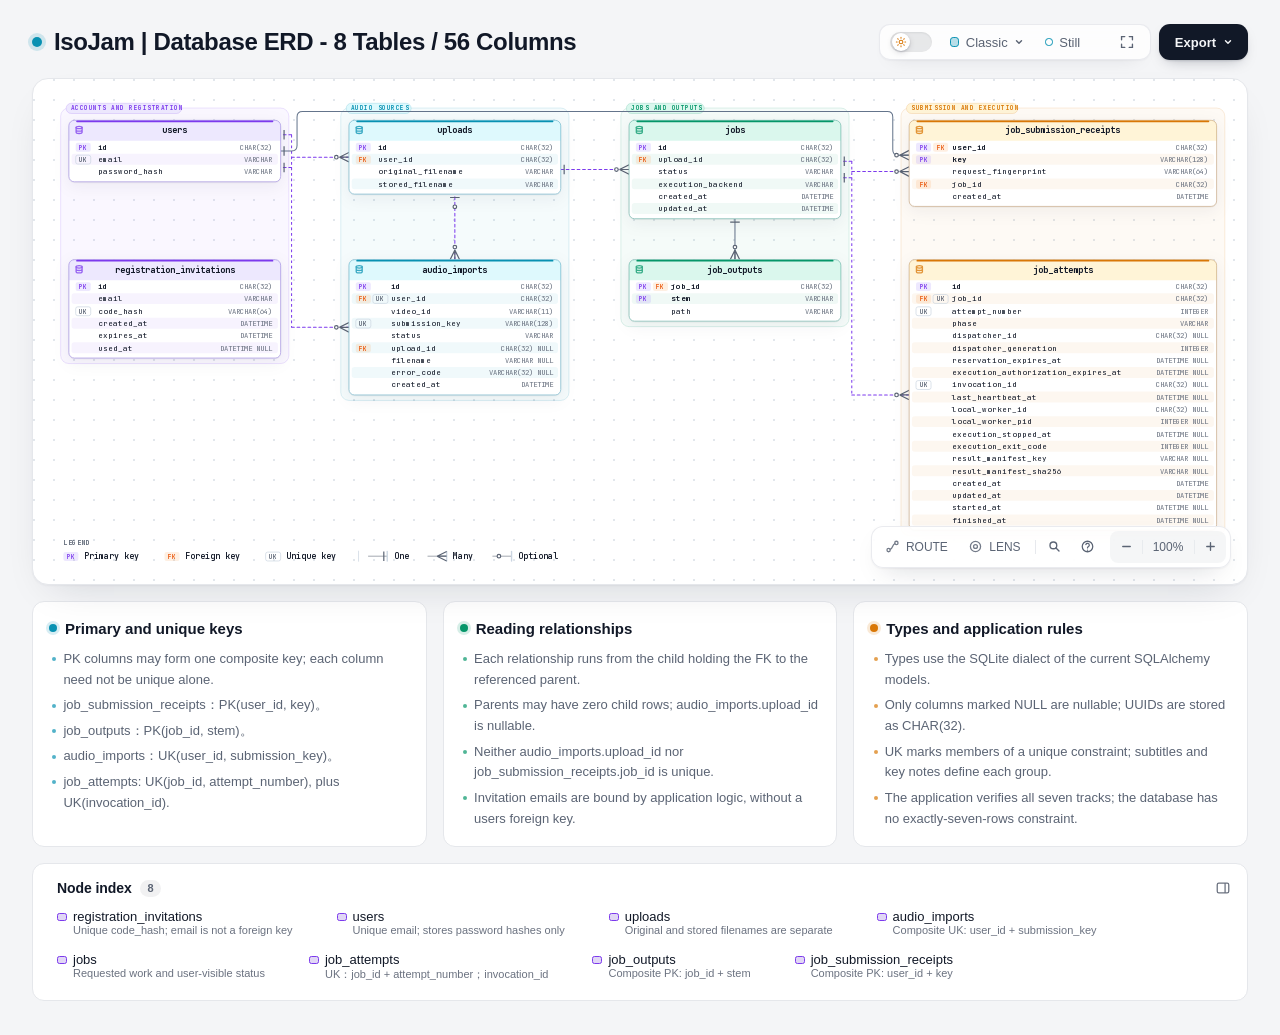
==== docs/architecture/database-schema.html @ 7522b0dc "docs: add English architecture diagrams" ====
<!DOCTYPE html>
<html lang="en" data-theme="dark" data-preset="classic">
<head>
  <meta charset="UTF-8">
  <meta name="viewport" content="width=device-width, initial-scale=1.0">
  <meta name="generator" content="archify 3.2.0">
  <meta name="archify-reader-contract" content="declared-wide-v1">
  <title>IsoJam | Database ERD - 8 Tables / 56 Columns Diagram</title>
  <script>
    // Resolve the theme before first paint so light-preference users don't
    // see a dark flash. The toolbar script below re-applies with UI state.
    (function () {
      try {
        var theme = null;
        try {
          var param = new URLSearchParams(window.location.search).get('theme');
          if (param === 'light' || param === 'dark') theme = param;
          if (new URLSearchParams(window.location.search).get('embed') === '1') {
            document.documentElement.setAttribute('data-embed', 'true');
          }
          if (new URLSearchParams(window.location.search).get('present') === '1') {
            document.documentElement.setAttribute('data-present', 'true');
          }
        } catch (_) {}
        if (!theme) {
          try { theme = localStorage.getItem('archify-theme'); } catch (_) {}
        }
        if (theme !== 'light' && theme !== 'dark') {
          theme = window.matchMedia('(prefers-color-scheme: light)').matches ? 'light' : 'dark';
        }
        document.documentElement.setAttribute('data-theme', theme);
      } catch (_) {}
    })();
  </script>
  <style id="archify-fonts">
/*
JetBrains Mono variable WOFF2 subsets from Google Fonts service revision v24.
These fixed bytes are shared by the viewer and its SVG/raster exports.
No local() source: an installed copy must not override the bundled font.
Uncovered characters (including CJK) still use the system fallback stack.
Upstream: https://github.com/JetBrains/JetBrainsMono

cyrillic-ext    1664 bytes  sha256 9343de2ca5d9549f792e7962375af8efb0f320c7643bfd36c884b5a30e5c396f
cyrillic        8892 bytes  sha256 4995a9a43ac659ec32fcd8b463755cd6a07b31a6e6b3894a6a153b661cf490e2
greek           6800 bytes  sha256 49c3da6c9a2b279b0f1f860f5cfb1f5dc38d88a5c7be9c9b1837bbc4e3db6111
vietnamese      5872 bytes  sha256 d44eb1936043a56038eb02dd70b243f379bef65783f94ec12f277550720411f1
latin-ext      11596 bytes  sha256 9c38cb2d0d2d93c1ee6e21fa78db76f13ea7e15e15cc64214c7ca89b6aaa35c4
latin          31340 bytes  sha256 2c32b9b3ee358c119e210f6f5195f9bd34894d78a785ff2e95d60e718e400af4

Copyright 2020 The JetBrains Mono Project Authors (https://github.com/JetBrains/JetBrainsMono)

This Font Software is licensed under the SIL Open Font License, Version 1.1.
This license is copied below, and is also available with a FAQ at:
https://openfontlicense.org


-----------------------------------------------------------
SIL OPEN FONT LICENSE Version 1.1 - 26 February 2007
-----------------------------------------------------------

PREAMBLE
The goals of the Open Font License (OFL) are to stimulate worldwide
development of collaborative font projects, to support the font creation
efforts of academic and linguistic communities, and to provide a free and
open framework in which fonts may be shared and improved in partnership
with others.

The OFL allows the licensed fonts to be used, studied, modified and
redistributed freely as long as they are not sold by themselves. The
fonts, including any derivative works, can be bundled, embedded,
redistributed and/or sold with any software provided that any reserved
names are not used by derivative works. The fonts and derivatives,
however, cannot be released under any other type of license. The
requirement for fonts to remain under this license does not apply
to any document created using the fonts or their derivatives.

DEFINITIONS
"Font Software" refers to the set of files released by the Copyright
Holder(s) under this license and clearly marked as such. This may
include source files, build scripts and documentation.

"Reserved Font Name" refers to any names specified as such after the
copyright statement(s).

"Original Version" refers to the collection of Font Software components as
distributed by the Copyright Holder(s).

"Modified Version" refers to any derivative made by adding to, deleting,
or substituting -- in part or in whole -- any of the components of the
Original Version, by changing formats or by porting the Font Software to a
new environment.

"Author" refers to any designer, engineer, programmer, technical
writer or other person who contributed to the Font Software.

PERMISSION & CONDITIONS
Permission is hereby granted, free of charge, to any person obtaining
a copy of the Font Software, to use, study, copy, merge, embed, modify,
redistribute, and sell modified and unmodified copies of the Font
Software, subject to the following conditions:

1) Neither the Font Software nor any of its individual components,
in Original or Modified Versions, may be sold by itself.

2) Original or Modified Versions of the Font Software may be bundled,
redistributed and/or sold with any software, provided that each copy
contains the above copyright notice and this license. These can be
included either as stand-alone text files, human-readable headers or
in the appropriate machine-readable metadata fields within text or
binary files as long as those fields can be easily viewed by the user.

3) No Modified Version of the Font Software may use the Reserved Font
Name(s) unless explicit written permission is granted by the corresponding
Copyright Holder. This restriction only applies to the primary font name as
presented to the users.

4) The name(s) of the Copyright Holder(s) or the Author(s) of the Font
Software shall not be used to promote, endorse or advertise any
Modified Version, except to acknowledge the contribution(s) of the
Copyright Holder(s) and the Author(s) or with their explicit written
permission.

5) The Font Software, modified or unmodified, in part or in whole,
must be distributed entirely under this license, and must not be
distributed under any other license. The requirement for fonts to
remain under this license does not apply to any document created
using the Font Software.

TERMINATION
This license becomes null and void if any of the above conditions are
not met.

DISCLAIMER
THE FONT SOFTWARE IS PROVIDED "AS IS", WITHOUT WARRANTY OF ANY KIND,
EXPRESS OR IMPLIED, INCLUDING BUT NOT LIMITED TO ANY WARRANTIES OF
MERCHANTABILITY, FITNESS FOR A PARTICULAR PURPOSE AND NONINFRINGEMENT
OF COPYRIGHT, PATENT, TRADEMARK, OR OTHER RIGHT. IN NO EVENT SHALL THE
COPYRIGHT HOLDER BE LIABLE FOR ANY CLAIM, DAMAGES OR OTHER LIABILITY,
INCLUDING ANY GENERAL, SPECIAL, INDIRECT, INCIDENTAL, OR CONSEQUENTIAL
DAMAGES, WHETHER IN AN ACTION OF CONTRACT, TORT OR OTHERWISE, ARISING
FROM, OUT OF THE USE OR INABILITY TO USE THE FONT SOFTWARE OR FROM
OTHER DEALINGS IN THE FONT SOFTWARE.
*/
    /* cyrillic-ext */
    @font-face { font-family: 'JetBrains Mono'; font-style: normal; font-weight: 400 800; font-display: swap;
      src: url([data-uri]) format('woff2');
      unicode-range: U+0460-052F, U+1C80-1C8A, U+20B4, U+2DE0-2DFF, U+A640-A69F, U+FE2E-FE2F; }
    /* cyrillic */
    @font-face { font-family: 'JetBrains Mono'; font-style: normal; font-weight: 400 800; font-display: swap;
      src: url([data-uri]) format('woff2');
      unicode-range: U+0301, U+0400-045F, U+0490-0491, U+04B0-04B1, U+2116; }
    /* greek */
    @font-face { font-family: 'JetBrains Mono'; font-style: normal; font-weight: 400 800; font-display: swap;
      src: url([data-uri]) format('woff2');
      unicode-range: U+0370-0377, U+037A-037F, U+0384-038A, U+038C, U+038E-03A1, U+03A3-03FF; }
    /* vietnamese */
    @font-face { font-family: 'JetBrains Mono'; font-style: normal; font-weight: 400 800; font-display: swap;
      src: url([data-uri]) format('woff2');
      unicode-range: U+0102-0103, U+0110-0111, U+0128-0129, U+0168-0169, U+01A0-01A1, U+01AF-01B0, U+0300-0301, U+0303-0304, U+0308-0309, U+0323, U+0329, U+1EA0-1EF9, U+20AB; }
    /* latin-ext */
    @font-face { font-family: 'JetBrains Mono'; font-style: normal; font-weight: 400 800; font-display: swap;
      src: url([data-uri]) format('woff2');
      unicode-range: U+0100-02BA, U+02BD-02C5, U+02C7-02CC, U+02CE-02D7, U+02DD-02FF, U+0304, U+0308, U+0329, U+1D00-1DBF, U+1E00-1E9F, U+1EF2-1EFF, U+2020, U+20A0-20AB, U+20AD-20C0, U+2113, U+2C60-2C7F, U+A720-A7FF; }
    /* latin */
    @font-face { font-family: 'JetBrains Mono'; font-style: normal; font-weight: 400 800; font-display: swap;
      src: url([data-uri]) format('woff2');
      unicode-range: U+0000-00FF, U+0131, U+0152-0153, U+02BB-02BC, U+02C6, U+02DA, U+02DC, U+0304, U+0308, U+0329, U+2000-206F, U+20AC, U+2122, U+2191, U+2193, U+2212, U+2215, U+FEFF, U+FFFD; }
  </style>
  <style>
    /* ==========================================================
       THEME VARIABLES — switch by toggling [data-theme] on <html>
       ========================================================== */
    :root,
    [data-theme="dark"] {
      --bg: #020617;
      --grid: #1e293b;
      --canvas-dot: rgba(148, 163, 184, 0.16);
      --text: #ffffff;
      --text-muted: #94a3b8;
      --text-dim: #475569;
      /* UI chrome and menu hints need more contrast than SVG .t-dim accents */
      --text-faint: #7d8da1;

      --panel: rgba(15, 23, 42, 0.5);
      --panel-border: #1e293b;
      --lane-fill: rgba(15, 23, 42, 0.22);
      --lane-stroke: #334155;

      --arrow: #94a3b8;
      --arrow-emphasis: #34d399;

      /* Opaque mask color used behind semi-transparent component fills
         so the arrows drawn underneath are properly hidden. */
      --mask: #0f172a;

      --frontend-fill:    rgba(8, 51, 68, 0.4);
      --frontend-stroke:  #22d3ee;
      --backend-fill:     rgba(6, 78, 59, 0.4);
      --backend-stroke:   #34d399;
      --database-fill:    rgba(76, 29, 149, 0.4);
      --database-stroke:  #a78bfa;
      --cloud-fill:       rgba(120, 53, 15, 0.3);
      --cloud-stroke:     #fbbf24;
      --security-fill:    rgba(136, 19, 55, 0.4);
      --security-stroke:  #fb7185;
      --messagebus-fill:  rgba(251, 146, 60, 0.3);
      --messagebus-stroke:#fb923c;
      --external-fill:    rgba(30, 41, 59, 0.5);
      --external-stroke:  #94a3b8;

      --toolbar-bg:       rgba(15, 23, 42, 0.8);
      --toolbar-border:   #334155;
      --toolbar-text:     #e2e8f0;
      --toolbar-hover:    rgba(15, 23, 42, 0.95);
      --toolbar-menu-bg:  #0f172a;
    }

    [data-theme="light"] {
      --bg: #f4f5f7;
      --grid: #e9edf2;
      --canvas-dot: #e2e7ec;
      --text: #111827;
      --text-muted: #5b6474;
      --text-dim: #9aa3b2;
      --text-faint: #6b7280;

      --panel: #ffffff;
      --panel-border: #e5e7eb;
      --lane-fill: rgba(248, 250, 252, 0.65);
      --lane-stroke: #cbd5e1;

      --arrow: #64748b;
      --arrow-emphasis: #059669;

      --mask: #ffffff;

      --frontend-fill: rgba(34, 211, 238, 0.15);
      --frontend-stroke: #0891b2;
      --backend-fill: rgba(52, 211, 153, 0.18);
      --backend-stroke: #059669;
      --database-fill: rgba(167, 139, 250, 0.2);
      --database-stroke: #7c3aed;
      --cloud-fill: rgba(251, 191, 36, 0.18);
      --cloud-stroke: #d97706;
      --security-fill: rgba(251, 113, 133, 0.15);
      --security-stroke: #e11d48;
      --messagebus-fill: rgba(251, 146, 60, 0.15);
      --messagebus-stroke: #ea580c;
      --external-fill: rgba(148, 163, 184, 0.18);
      --external-stroke: #64748b;

      --toolbar-bg:       rgba(255, 255, 255, 0.92);
      --toolbar-border:   #cbd5e1;
      --toolbar-text:     #334155;
      --toolbar-hover:    #ffffff;
      --toolbar-menu-bg:  #ffffff;
    }

    /* ==========================================================
       SIGNAL FLOW — an opt-in, motion-forward visual preset.
       The variables also target a standalone exported SVG, whose
       root carries data-preset and data-theme directly.
       ========================================================== */
    [data-preset="signal-flow"][data-theme="dark"] {
      --bg: #030711;
      --grid: #15233a;
      --panel: rgba(6, 14, 28, 0.78);
      --panel-border: #1d3350;
      --lane-fill: rgba(9, 22, 40, 0.5);
      --lane-stroke: #2c4564;
      --text: #f5fbff;
      --text-muted: #9eb0c7;
      --text-dim: #52667f;
      --text-faint: #7890ad;
      --mask: #07101e;
      --frontend-fill: rgba(6, 182, 212, 0.14);
      --frontend-stroke: #67e8f9;
      --backend-fill: rgba(16, 185, 129, 0.14);
      --backend-stroke: #5eead4;
      --database-fill: rgba(139, 92, 246, 0.16);
      --database-stroke: #c4b5fd;
      --cloud-fill: rgba(245, 158, 11, 0.13);
      --cloud-stroke: #fcd34d;
      --security-fill: rgba(244, 63, 94, 0.13);
      --security-stroke: #fda4af;
      --messagebus-fill: rgba(249, 115, 22, 0.13);
      --messagebus-stroke: #fdba74;
      --external-fill: rgba(71, 85, 105, 0.24);
      --external-stroke: #a5b4c7;
      --arrow: #7890ad;
      --arrow-emphasis: #2dd4bf;
      --toolbar-bg: rgba(7, 16, 30, 0.86);
      --toolbar-border: #29415f;
      --toolbar-menu-bg: #07101e;
    }

    [data-preset="signal-flow"][data-theme="light"] {
      --bg: #f4f9fc;
      --grid: #d4e5ee;
      --panel: rgba(255, 255, 255, 0.82);
      --panel-border: #bfd5e2;
      --lane-fill: rgba(232, 243, 248, 0.62);
      --lane-stroke: #a9c5d5;
      --text: #102638;
      --text-muted: #587287;
      --text-dim: #8aa2b4;
      --text-faint: #668397;
      --mask: #ffffff;
      --frontend-fill: rgba(6, 182, 212, 0.09);
      --frontend-stroke: #0789a1;
      --backend-fill: rgba(5, 150, 105, 0.09);
      --backend-stroke: #087f69;
      --database-fill: rgba(124, 58, 237, 0.09);
      --database-stroke: #7254c7;
      --cloud-fill: rgba(217, 119, 6, 0.08);
      --cloud-stroke: #b9670b;
      --security-fill: rgba(225, 29, 72, 0.08);
      --security-stroke: #c53a59;
      --messagebus-fill: rgba(234, 88, 12, 0.08);
      --messagebus-stroke: #c65f27;
      --external-fill: rgba(100, 116, 139, 0.1);
      --external-stroke: #607a8c;
      --arrow: #7b97aa;
      --arrow-emphasis: #0d9488;
    }

    /* ==========================================================
       BLUEPRINT — a review-first drafting preset for deployment,
       infrastructure, and technical design documentation. It keeps
       the same semantic palette and geometry while trading glow for
       precise grid contrast, squared materials, and drafting marks.
       ========================================================== */
    [data-preset="blueprint"][data-theme="dark"] {
      --bg: #06131f;
      --grid: #17425a;
      --panel: rgba(7, 27, 43, 0.9);
      --panel-border: #27627f;
      --lane-fill: rgba(10, 43, 66, 0.36);
      --lane-stroke: #34799a;
      --text: #e3f6ff;
      --text-muted: #91b8ca;
      --text-dim: #557e92;
      --text-faint: #739caf;
      --mask: #0a2031;
      --frontend-fill: rgba(26, 157, 193, 0.14);
      --frontend-stroke: #66d9ef;
      --backend-fill: rgba(31, 155, 124, 0.13);
      --backend-stroke: #69dfbd;
      --database-fill: rgba(120, 105, 196, 0.14);
      --database-stroke: #b4a8ff;
      --cloud-fill: rgba(197, 145, 43, 0.13);
      --cloud-stroke: #ffd166;
      --security-fill: rgba(199, 76, 104, 0.13);
      --security-stroke: #ff8da1;
      --messagebus-fill: rgba(207, 112, 49, 0.13);
      --messagebus-stroke: #ffad66;
      --external-fill: rgba(84, 119, 139, 0.18);
      --external-stroke: #a7cad9;
      --arrow: #78a3b7;
      --arrow-emphasis: #64dfc1;
      --toolbar-bg: rgba(7, 28, 45, 0.92);
      --toolbar-border: #34799a;
      --toolbar-text: #d8f3ff;
      --toolbar-hover: rgba(18, 58, 83, 0.95);
      --toolbar-menu-bg: #0a2031;
    }

    [data-preset="blueprint"][data-theme="light"] {
      --bg: #edf7fa;
      --grid: #b5d5e1;
      --panel: rgba(249, 253, 255, 0.94);
      --panel-border: #78aabd;
      --lane-fill: rgba(210, 232, 240, 0.42);
      --lane-stroke: #83b2c4;
      --text: #123344;
      --text-muted: #4e7486;
      --text-dim: #86a6b4;
      --text-faint: #668c9d;
      --mask: #f9fdff;
      --frontend-fill: rgba(8, 145, 178, 0.08);
      --frontend-stroke: #087f9c;
      --backend-fill: rgba(5, 128, 101, 0.08);
      --backend-stroke: #08755f;
      --database-fill: rgba(100, 75, 180, 0.08);
      --database-stroke: #6757a8;
      --cloud-fill: rgba(181, 120, 15, 0.08);
      --cloud-stroke: #a86609;
      --security-fill: rgba(190, 48, 80, 0.07);
      --security-stroke: #b32f50;
      --messagebus-fill: rgba(196, 81, 22, 0.07);
      --messagebus-stroke: #b65120;
      --external-fill: rgba(79, 112, 128, 0.08);
      --external-stroke: #506f7e;
      --arrow: #6d93a5;
      --arrow-emphasis: #087f69;
      --toolbar-bg: rgba(247, 252, 254, 0.94);
      --toolbar-border: #8ab5c5;
      --toolbar-text: #294f61;
      --toolbar-hover: #ffffff;
      --toolbar-menu-bg: #f9fdff;
    }

    /* ==========================================================
       EDITORIAL — a warm, publication-minded preset for design
       reviews, launch notes, and documentation. The diagram keeps
       the same semantic palette and exact geometry, but trades
       software chrome for paper, ink, ruled structure, and one
       restrained vermilion accent.
       ========================================================== */
    [data-preset="editorial"][data-theme="dark"] {
      --bg: #181611;
      --grid: #39342a;
      --panel: rgba(35, 31, 24, 0.96);
      --panel-border: #625a4a;
      --lane-fill: rgba(52, 46, 35, 0.46);
      --lane-stroke: #726957;
      --text: #f4eddf;
      --text-muted: #b9ae9b;
      --text-dim: #776e60;
      --text-faint: #9d917e;
      --mask: #231f18;
      --frontend-fill: rgba(43, 133, 142, 0.16);
      --frontend-stroke: #7fc6c7;
      --backend-fill: rgba(63, 132, 92, 0.16);
      --backend-stroke: #8fc29e;
      --database-fill: rgba(117, 91, 141, 0.17);
      --database-stroke: #c0a4d0;
      --cloud-fill: rgba(170, 119, 49, 0.16);
      --cloud-stroke: #d8ad68;
      --security-fill: rgba(157, 69, 65, 0.17);
      --security-stroke: #df9085;
      --messagebus-fill: rgba(174, 79, 42, 0.16);
      --messagebus-stroke: #df946f;
      --external-fill: rgba(126, 115, 96, 0.18);
      --external-stroke: #b8ad99;
      --arrow: #948978;
      --arrow-emphasis: #dd6b3d;
      --toolbar-bg: rgba(35, 31, 24, 0.92);
      --toolbar-border: #625a4a;
      --toolbar-text: #eee5d5;
      --toolbar-hover: #302a20;
      --toolbar-menu-bg: #231f18;
    }

    [data-preset="editorial"][data-theme="light"] {
      --bg: #f2eee5;
      --grid: #d8d0c2;
      --panel: rgba(251, 248, 241, 0.97);
      --panel-border: #c4b9a6;
      --lane-fill: rgba(229, 221, 207, 0.42);
      --lane-stroke: #b8aa94;
      --text: #242018;
      --text-muted: #6f6658;
      --text-dim: #a09788;
      --text-faint: #817767;
      --mask: #fbf8f1;
      --frontend-fill: rgba(31, 117, 126, 0.09);
      --frontend-stroke: #287e84;
      --backend-fill: rgba(42, 119, 75, 0.09);
      --backend-stroke: #397b53;
      --database-fill: rgba(105, 75, 130, 0.09);
      --database-stroke: #765d86;
      --cloud-fill: rgba(157, 103, 31, 0.1);
      --cloud-stroke: #9a671f;
      --security-fill: rgba(153, 58, 52, 0.09);
      --security-stroke: #9e463f;
      --messagebus-fill: rgba(182, 70, 27, 0.09);
      --messagebus-stroke: #ad4b25;
      --external-fill: rgba(101, 91, 75, 0.09);
      --external-stroke: #746b5e;
      --arrow: #8a806f;
      --arrow-emphasis: #bb4c23;
      --toolbar-bg: rgba(251, 248, 241, 0.94);
      --toolbar-border: #c4b9a6;
      --toolbar-text: #40392f;
      --toolbar-hover: #fffdf8;
      --toolbar-menu-bg: #fbf8f1;
    }

    * { margin: 0; padding: 0; box-sizing: border-box; }

    body {
      --archify-page-top: 2rem;
      font-family: -apple-system, BlinkMacSystemFont, 'Segoe UI', 'PingFang SC', 'Hiragino Sans GB', 'Microsoft YaHei', 'Noto Sans CJK SC', 'Noto Sans', Roboto, 'Helvetica Neue', Arial, sans-serif;
      -webkit-font-smoothing: antialiased;
      background: var(--bg);
      min-height: 100vh;
      padding: var(--archify-page-top) 2rem 2rem;
      color: var(--text);
      /* Theme surfaces change together; animating the page background leaves it
         visibly out of sync with the SVG and panel for the first 200ms. */
    }

    html[data-preset="signal-flow"] body {
      background-image:
        radial-gradient(circle at 18% -8%, rgba(34, 211, 238, 0.14), transparent 34rem),
        radial-gradient(circle at 92% 18%, rgba(139, 92, 246, 0.12), transparent 30rem);
      background-attachment: fixed;
    }
    html[data-preset="signal-flow"][data-theme="light"] body {
      background-image:
        radial-gradient(circle at 18% -8%, rgba(6, 182, 212, 0.12), transparent 34rem),
        radial-gradient(circle at 92% 18%, rgba(139, 92, 246, 0.08), transparent 30rem);
    }
    html[data-preset="blueprint"] body {
      background-image:
        linear-gradient(var(--grid) 1px, transparent 1px),
        linear-gradient(90deg, var(--grid) 1px, transparent 1px);
      background-size: 32px 32px;
      background-position: -1px -1px;
      background-attachment: fixed;
    }
    html[data-preset="editorial"] body {
      background-image:
        linear-gradient(90deg, transparent 0, transparent 5.4rem, color-mix(in srgb, var(--security-stroke) 18%, transparent) 5.4rem, color-mix(in srgb, var(--security-stroke) 18%, transparent) calc(5.4rem + 1px), transparent calc(5.4rem + 1px)),
        repeating-linear-gradient(0deg, transparent 0, transparent 31px, color-mix(in srgb, var(--grid) 36%, transparent) 31px, color-mix(in srgb, var(--grid) 36%, transparent) 32px);
      background-attachment: fixed;
    }

    /* Gallery/embed mode keeps the generated artifact as the source of truth
       while presenting only its diagram surface inside a proof card. */
    html[data-embed="true"] body {
      min-height: 0;
      padding: 0;
      overflow: hidden;
      background: var(--bg);
      background-image: none;
    }
    html[data-embed="true"] .toolbar,
    html[data-embed="true"] .header,
    html[data-embed="true"] .cards,
    html[data-embed="true"] .diagram-nav,
    html[data-embed="true"] .overview-map,
    html[data-embed="true"] .focus-chip,
    html[data-embed="true"] .route-probe,
    html[data-embed="true"] .semantic-lens,
    html[data-embed="true"] .diagram-guide,
    html[data-embed="true"] .node-finder,
    html[data-embed="true"] .node-outline { display: none !important; }
    html[data-embed="true"] .container { max-width: none; }
    html[data-embed="true"] .diagram-container {
      padding: 0.5rem;
      border: 0;
      border-radius: 0;
      box-shadow: none;
    }
    html[data-embed="true"] .diagram-container svg { min-width: 0; }

    /* Presentation Stage is a viewer-only layer: it gives the live diagram
       the viewport while keeping guided views, theme, focus, and exports real.
       Embed mode wins when both query parameters are present. */
    html[data-present="true"]:not([data-embed="true"]) body {
      --archify-page-top: 1rem;
      height: 100dvh;
      min-height: 0;
      padding: 1rem;
      overflow: hidden;
    }
    html[data-present="true"]:not([data-embed="true"]) .container {
      display: flex;
      flex-direction: column;
      gap: 0.75rem;
      width: 100%;
      max-width: none;
      height: calc(100dvh - 2rem);
    }
    html[data-present="true"]:not([data-embed="true"]) .header {
      flex: none;
      min-width: 0;
      margin: 0;
      padding-right: 23rem;
    }
    html[data-present="true"]:not([data-embed="true"]) .header-row { margin-bottom: 0.25rem; }
    html[data-present="true"]:not([data-embed="true"]) .subtitle {
      overflow: hidden;
      text-overflow: ellipsis;
      white-space: nowrap;
    }

    html[data-present="true"]:not([data-embed="true"]) .diagram-container {
      display: flex;
      flex: 1 1 auto;
      align-items: center;
      justify-content: center;
      min-height: 0;
      padding: 0.75rem;
      padding-bottom: calc(0.75rem + var(--archify-nav-reserve));
    }
    html[data-present="true"]:not([data-embed="true"]) .diagram-container > svg {
      flex: 1 1 auto;
      height: 100%;
      min-height: 0;
      width: 100%;
      min-width: 0;
    }
    html[data-present="true"]:not([data-embed="true"]) .cards { display: none; }
    html[data-present="true"]:not([data-embed="true"]) #btn-present {
      border-color: var(--frontend-stroke);
      color: var(--frontend-stroke);
    }

    /* The reader owns only the outer scale. Compact automatic sequences fit at
       their authored text size or larger. Long sequences and waterfall rows
       favor reading width and page scroll; other diagrams keep height fitting.
       Small automatic canvases retain a modest scale inside a usable shell.
       Every strategy preserves the authored SVG/viewBox and semantic geometry. */
    .container {
      width: 100%;
      max-width: var(--archify-reader-width, 1440px);
      margin: 0 auto;
    }
    html[data-reader-area="true"] .diagram-container {
      min-height: var(--archify-diagram-min-height);
      display: flex;
      align-items: center;
    }
    html[data-reader-area="true"] .diagram-container > svg { flex-shrink: 0; }
    /* The original SVG legend can use the outer corner while the capped or fitted
       diagram stays centered. The container still clips all outer paint. */
    .diagram-container:has([data-reader-legend-corner]) > svg { overflow: visible; }
    .diagram-container [data-reader-legend-corner] {
      transform-origin: 0 0;
      transform-box: view-box;
      transform: var(--archify-reader-legend-transform);
    }
    html[data-reader-narrow="true"]:not([data-present="true"]) .diagram-container > svg {
      min-width: 0;
      max-width: var(--archify-diagram-max-width);
      margin-inline: auto;
    }
    @media (min-width: 768px) and (max-height: 920px) {
      .header { margin-bottom: 1rem; }
      .diagram-container { padding: 1rem; }
      .cards { margin-top: 1rem; }
      .card { padding: 1rem; }
    }

    .header { margin-bottom: 1.5rem; padding-right: 29.5rem; }

    html[data-preset="signal-flow"] .header,
    html[data-preset="blueprint"] .header,
    html[data-preset="editorial"] .header { padding-right: 29.5rem; }

    .header-row {
      display: flex;
      align-items: center;
      gap: 0.75rem;
      min-height: 2.75rem;
      margin-bottom: 0.25rem;
    }

    .pulse-dot {
      flex: none;
      width: 10px;
      height: 10px;
      background: var(--frontend-stroke);
      border-radius: 50%;
      box-shadow: 0 0 0 4px color-mix(in srgb, var(--frontend-stroke) 16%, transparent);
      animation: none;
    }

    html[data-motion-capable="true"] .pulse-dot { animation: pulse 2s infinite; }

    @keyframes pulse {
      0%, 100% { opacity: 1; }
      50% { opacity: 0.5; }
    }

    h1 {
      font-size: 1.5rem;
      font-weight: 650;
      line-height: 1.25;
      letter-spacing: -0.015em;
    }

    .subtitle {
      color: var(--text-muted);
      font-size: 0.875rem;
      line-height: 1.55;
      margin-left: 1.375rem;
    }

    html[data-preset="signal-flow"] .header-row::after {
      content: attr(data-preset-badge-signal-flow);
      flex: none;
      margin-left: 0.25rem;
      color: var(--frontend-stroke);
      border: 1px solid var(--frontend-stroke);
      border-radius: 999px;
      padding: 0.28rem 0.6rem;
      font-size: 0.625rem;
      letter-spacing: 0.12em;
      opacity: 0.82;
      box-shadow: 0 0 20px rgba(34, 211, 238, 0.12);
      white-space: nowrap;
    }

    html[data-preset="blueprint"] .pulse-dot {
      width: 10px;
      height: 10px;
      border: 1px solid var(--frontend-stroke);
      border-radius: 1px;
      background: transparent;
      box-shadow: inset 0 0 0 2px var(--bg);
      transform: rotate(45deg);
      animation: none;
    }
    html[data-preset="blueprint"] .header-row::after {
      content: attr(data-preset-badge-blueprint);
      flex: none;
      margin-left: 0.25rem;
      padding: 0.28rem 0.55rem;
      border-top: 1px solid var(--frontend-stroke);
      border-bottom: 1px solid var(--frontend-stroke);
      color: var(--frontend-stroke);
      font-size: 0.5625rem;
      font-weight: 700;
      letter-spacing: 0.14em;
      white-space: nowrap;
    }

    html[data-preset="editorial"] h1,
    html[data-preset="editorial"] .card h3 {
      font-family: Georgia, 'Times New Roman', 'Songti SC', STSong, serif;
      letter-spacing: -0.02em;
    }
    html[data-preset="editorial"] h1 { font-size: 1.72rem; font-weight: 600; }
    html[data-preset="editorial"] .pulse-dot {
      width: 9px;
      height: 9px;
      border: 1px solid var(--arrow-emphasis);
      border-radius: 0;
      background: var(--arrow-emphasis);
      box-shadow: 0 0 0 3px color-mix(in srgb, var(--arrow-emphasis) 14%, transparent);
      transform: rotate(45deg);
      animation: none;
    }
    html[data-preset="editorial"] .header-row::after {
      content: attr(data-preset-badge-editorial);
      flex: none;
      margin-left: 0.25rem;
      padding: 0.32rem 0 0.24rem;
      border-bottom: 2px solid var(--arrow-emphasis);
      color: var(--arrow-emphasis);
      font-family: Georgia, 'Times New Roman', serif;
      font-size: 0.625rem;
      font-style: italic;
      font-weight: 600;
      letter-spacing: 0.08em;
      white-space: nowrap;
    }

    .diagram-container {
      --archify-nav-reserve: 0px;
      background: var(--panel);
      border-radius: 1rem;
      border: 1px solid var(--panel-border);
      box-shadow: 0 1px 2px rgba(15, 23, 42, 0.04), 0 16px 40px -20px rgba(15, 23, 42, 0.18);
      padding: 1.5rem;
      padding-bottom: calc(1.5rem + var(--archify-nav-reserve));
      overflow: hidden;
      position: relative;
    }

    html[data-preset="signal-flow"] .diagram-container {
      position: relative;
      overflow: hidden;
      background: linear-gradient(180deg, rgba(8, 20, 38, 0.82), rgba(3, 8, 18, 0.94));
      box-shadow: inset 0 1px 0 rgba(255, 255, 255, 0.04), 0 28px 80px rgba(0, 0, 0, 0.34);
    }
    html[data-preset="signal-flow"][data-theme="light"] .diagram-container {
      background: linear-gradient(180deg, rgba(255, 255, 255, 0.9), rgba(237, 246, 250, 0.94));
      box-shadow: inset 0 1px 0 rgba(255, 255, 255, 0.72), 0 24px 60px rgba(45, 78, 99, 0.12);
    }
    html[data-preset="blueprint"] .diagram-container {
      border-color: var(--panel-border);
      border-radius: 0.35rem;
      background: var(--panel);
      box-shadow:
        inset 0 0 0 1px color-mix(in srgb, var(--panel-border) 34%, transparent),
        0 18px 48px rgba(0, 0, 0, 0.16);
    }
    html[data-preset="blueprint"] .diagram-container::after {
      content: "";
      position: absolute;
      z-index: 10;
      inset: 0.7rem;
      pointer-events: none;
      background:
        linear-gradient(var(--frontend-stroke), var(--frontend-stroke)) left top / 1.35rem 1px no-repeat,
        linear-gradient(var(--frontend-stroke), var(--frontend-stroke)) left top / 1px 1.35rem no-repeat,
        linear-gradient(var(--frontend-stroke), var(--frontend-stroke)) right top / 1.35rem 1px no-repeat,
        linear-gradient(var(--frontend-stroke), var(--frontend-stroke)) right top / 1px 1.35rem no-repeat,
        linear-gradient(var(--frontend-stroke), var(--frontend-stroke)) left bottom / 1.35rem 1px no-repeat,
        linear-gradient(var(--frontend-stroke), var(--frontend-stroke)) left bottom / 1px 1.35rem no-repeat,
        linear-gradient(var(--frontend-stroke), var(--frontend-stroke)) right bottom / 1.35rem 1px no-repeat,
        linear-gradient(var(--frontend-stroke), var(--frontend-stroke)) right bottom / 1px 1.35rem no-repeat;
      opacity: 0.58;
    }
    html[data-preset="editorial"] .diagram-container {
      overflow: hidden;
      border-color: var(--panel-border);
      border-radius: 0.38rem;
      background:
        linear-gradient(90deg, color-mix(in srgb, var(--security-fill) 58%, transparent), transparent 12%),
        var(--panel);
      box-shadow:
        0 1px 0 color-mix(in srgb, var(--text) 6%, transparent),
        0 18px 48px color-mix(in srgb, #000 19%, transparent);
    }
    html[data-preset="editorial"] .diagram-container::after {
      position: absolute;
      z-index: 10;
      top: 0.72rem;
      right: 1.25rem;
      padding: 0.2rem 0.52rem;
      border: 1px solid var(--panel-border);
      background: var(--panel);
      color: var(--arrow-emphasis);
      content: attr(data-preset-badge-editorial-plate);
      font-family: Georgia, 'Times New Roman', serif;
      font-size: 0.52rem;
      font-style: italic;
      font-weight: 600;
      letter-spacing: 0.09em;
      pointer-events: none;
    }
    html[data-embed="true"][data-preset="editorial"] .diagram-container::after { display: none; }
    html[data-motion-capable="true"][data-preset="signal-flow"][data-ambient-entry="running"] .diagram-container::before {
      content: "";
      position: absolute;
      inset: 0;
      pointer-events: none;
      background: linear-gradient(115deg, transparent 28%, rgba(103, 232, 249, 0.035) 48%, transparent 68%);
      transform: translateX(-70%);
      animation: archify-signal-scan 4.8s ease-in-out 1 both;
    }

    /* Motion Governor gives the reader a real static state and gives the
       strongest semantic action the only motion budget. Atmosphere resets to
       its authored base instead of freezing mid-cycle. Static artifacts never
       start a decorative pulse or scan. */
    html:not([data-motion-capable="true"]) svg[data-animation="trace"] [data-animate] {
      animation: none !important;
    }
    html:not([data-motion-capable="true"]) svg[data-animation="trace"] [data-graph-role="automatic-crossover"]:has(> [data-animate="edge"]) > [data-graph-role="automatic-crossover-underlay"] {
      animation: none !important;
    }
    html[data-motion="still"] .pulse-dot,
    html[data-motion="still"] .diagram-container::before,
    html[data-motion="still"] svg[data-animation="trace"] [data-animate],
    html[data-motion-owner] .pulse-dot,
    html[data-motion-owner] .diagram-container::before,
    html[data-motion-owner] svg[data-animation="trace"] [data-animate],
    html[data-embed="true"] .pulse-dot,
    html[data-embed="true"] .diagram-container::before,
    html[data-share-playback="true"] .pulse-dot,
    html[data-share-playback="true"] .diagram-container::before,
    html[data-document-hidden="true"] .pulse-dot,
    html[data-document-hidden="true"] .diagram-container::before,
    html[data-document-hidden="true"] svg[data-animation="trace"] [data-animate],
    html[data-motion="still"] svg[data-animation="trace"] [data-graph-role="automatic-crossover"]:has(> [data-animate="edge"]) > [data-graph-role="automatic-crossover-underlay"],
    html[data-motion-owner] svg[data-animation="trace"] [data-graph-role="automatic-crossover"]:has(> [data-animate="edge"]) > [data-graph-role="automatic-crossover-underlay"],
    html[data-embed="true"] svg[data-animation="trace"] [data-graph-role="automatic-crossover"]:has(> [data-animate="edge"]) > [data-graph-role="automatic-crossover-underlay"],
    html[data-share-playback="true"] svg[data-animation="trace"] [data-graph-role="automatic-crossover"]:has(> [data-animate="edge"]) > [data-graph-role="automatic-crossover-underlay"],
    html[data-document-hidden="true"] svg[data-animation="trace"] [data-graph-role="automatic-crossover"]:has(> [data-animate="edge"]) > [data-graph-role="automatic-crossover-underlay"] {
      animation: none !important;
    }
    html[data-motion="still"] .diagram-container::before,
    html[data-motion-owner] .diagram-container::before,
    html[data-embed="true"] .diagram-container::before,
    html[data-share-playback="true"] .diagram-container::before {
      opacity: 0;
    }
    html[data-motion="still"] .intent-trace-flow,
    html[data-motion="still"] .route-probe-flow,
    html[data-motion="still"] .route-journey-flow,
    html[data-motion="still"] .semantic-lens-flow,
    html[data-motion="still"] .diagram-guide,
    html[data-motion="still"] .overview-map-live,
    html[data-document-hidden="true"] .intent-trace-flow,
    html[data-document-hidden="true"] .route-probe-flow,
    html[data-document-hidden="true"] .route-journey-flow,
    html[data-document-hidden="true"] .semantic-lens-flow,
    html[data-document-hidden="true"] .diagram-guide,
    html[data-document-hidden="true"] .overview-map-live {
      animation: none !important;
    }

    html[data-motion="still"] .intent-trace-flow,
    html[data-motion="still"] .route-probe-flow {
      stroke-dasharray: none;
      stroke-dashoffset: 0;
      opacity: 0.72;
    }
    html[data-motion="still"] .route-journey-overlay,
    html[data-document-hidden="true"] .route-journey-overlay { display: none !important; }
    html[data-motion="still"] .relationship-pulse-overlay { display: none !important; }

    html[data-motion="still"] svg [data-node-id],
    html[data-motion="still"] svg [data-edge-from],
    html[data-motion="still"] svg [data-detail],
    html[data-motion="still"] svg [data-detail-anchor],
    html[data-motion="still"] svg [data-legend-hit],
    html[data-motion="still"] svg {
      transition: none !important;
    }

    svg {
      font-family: 'JetBrains Mono', ui-monospace, SFMono-Regular, Menlo, Consolas, 'DejaVu Sans Mono', 'Liberation Mono', 'Noto Sans Mono CJK SC', 'PingFang SC', 'Hiragino Sans GB', 'Microsoft YaHei', monospace;
      width: 100%;
      min-width: min(900px, 100%);
      display: block;
      transform-origin: 0 0;
      transition: transform 0.18s ease;
    }

    .diagram-container.is-camera-moving svg {
      transition: transform 0.42s cubic-bezier(0.22, 1, 0.36, 1);
    }
    .diagram-container.is-camera-transaction svg { transition: none; }
    .diagram-container.is-pannable { cursor: grab; }
    .diagram-container.is-panning { cursor: grabbing; user-select: none; }
    .diagram-container.is-panning svg { transition: none; }

    .diagram-nav {
      position: absolute;
      right: 1rem;
      bottom: 1rem;
      z-index: 12;
      translate: 0 calc(-1 * var(--archify-dock-lift, 0px));
      display: inline-flex;
      align-items: center;
      max-width: calc(100% - 2rem);
      padding: 0.25rem;
      gap: 0.0625rem;
      overflow-x: auto;
      border: 1px solid color-mix(in srgb, var(--panel-border) 80%, transparent);
      border-radius: 0.75rem;
      background: color-mix(in srgb, var(--panel) 84%, transparent);
      box-shadow: 0 1px 2px rgba(15, 23, 42, 0.05), 0 10px 28px -14px rgba(15, 23, 42, 0.28);
      backdrop-filter: blur(14px) saturate(1.2);
      scrollbar-width: none;
    }
    .diagram-nav::-webkit-scrollbar { display: none; }
    .diagram-nav button,
    .focus-chip button {
      border: 0;
      background: transparent;
      color: var(--toolbar-text);
      font: inherit;
      cursor: pointer;
    }
    .diagram-nav button {
      min-width: 2rem;
      height: 2rem;
      padding: 0 0.4rem;
      border-radius: 0.5rem;
      color: var(--text-muted);
      font-size: 0.75rem;
      font-weight: 500;
      letter-spacing: 0;
      transition: background 0.15s, color 0.15s;
    }
    .diagram-nav button:hover,
    .diagram-nav button:focus-visible {
      color: var(--text);
      background: color-mix(in srgb, var(--text) 6%, transparent);
    }
    .diagram-nav button:hover,
    .diagram-nav button:focus-visible,
    .focus-chip button:hover,
    .focus-chip button:focus-visible { background: var(--toolbar-hover); }
    .diagram-nav button:focus-visible,
    .focus-chip button:focus-visible {
      outline: 2px solid var(--frontend-stroke);
      outline-offset: 1px;
    }
    .diagram-nav button:disabled { opacity: 0.38; cursor: default; }
    /* The Guide stays on the ? shortcut; Map only earns dock space once the
       reader has zoomed past the full diagram (or opened it from the keyboard). */
    .diagram-nav button[hidden] { display: none; }
    .diagram-container:not(.is-pannable) #btn-overview-map:not([data-radar-requested]):not(:focus) { display: none; }
    .diagram-nav button:disabled:hover { background: transparent; }
    .diagram-nav #btn-route-probe,
    .diagram-nav #btn-overview-map,
    .diagram-nav #btn-semantic-lens {
      min-width: auto;
      padding-inline: 0.6rem;
      color: var(--text-muted);
      font-weight: 500;
    }
    .diagram-nav #btn-node-finder,
    .diagram-nav [data-view="out"] {
      position: relative;
      margin-left: 0.375rem;
    }
    .diagram-nav #btn-node-finder::before,
    .diagram-nav [data-view="out"]::before {
      position: absolute;
      top: 0.55rem;
      bottom: 0.55rem;
      left: -0.19rem;
      width: 1px;
      background: color-mix(in srgb, var(--panel-border) 90%, transparent);
      content: "";
      pointer-events: none;
    }
    .diagram-nav-icon {
      display: block;
      width: 0.95rem;
      height: 0.95rem;
      margin: auto;
      background: currentColor;
      -webkit-mask-position: center;
      -webkit-mask-repeat: no-repeat;
      -webkit-mask-size: contain;
      mask-position: center;
      mask-repeat: no-repeat;
      mask-size: contain;
    }
    .diagram-nav-icon.find {
      -webkit-mask-image: url("data:image/svg+xml,%3Csvg xmlns='http://www.w3.org/2000/svg' viewBox='0 0 20 20'%3E%3Ccircle cx='8.5' cy='8.5' r='4.5' fill='none' stroke='black' stroke-width='1.8'/%3E%3Cpath d='m12 12 4 4' fill='none' stroke='black' stroke-width='1.8' stroke-linecap='round'/%3E%3C/svg%3E");
      mask-image: url("data:image/svg+xml,%3Csvg xmlns='http://www.w3.org/2000/svg' viewBox='0 0 20 20'%3E%3Ccircle cx='8.5' cy='8.5' r='4.5' fill='none' stroke='black' stroke-width='1.8'/%3E%3Cpath d='m12 12 4 4' fill='none' stroke='black' stroke-width='1.8' stroke-linecap='round'/%3E%3C/svg%3E");
    }
    .diagram-nav-icon.guide {
      -webkit-mask-image: url("data:image/svg+xml,%3Csvg xmlns='http://www.w3.org/2000/svg' viewBox='0 0 20 20'%3E%3Ccircle cx='10' cy='10' r='7' fill='none' stroke='black' stroke-width='1.7'/%3E%3Cpath d='M7.8 7.3a2.4 2.4 0 014.6.9c0 1.8-2.4 2-2.4 3.7M10 14.9h.01' fill='none' stroke='black' stroke-width='1.7' stroke-linecap='round'/%3E%3C/svg%3E");
      mask-image: url("data:image/svg+xml,%3Csvg xmlns='http://www.w3.org/2000/svg' viewBox='0 0 20 20'%3E%3Ccircle cx='10' cy='10' r='7' fill='none' stroke='black' stroke-width='1.7'/%3E%3Cpath d='M7.8 7.3a2.4 2.4 0 014.6.9c0 1.8-2.4 2-2.4 3.7M10 14.9h.01' fill='none' stroke='black' stroke-width='1.7' stroke-linecap='round'/%3E%3C/svg%3E");
    }
    .diagram-nav-icon.minus {
      -webkit-mask-image: url("data:image/svg+xml,%3Csvg xmlns='http://www.w3.org/2000/svg' viewBox='0 0 20 20'%3E%3Cpath d='M5 10h10' fill='none' stroke='black' stroke-width='1.8' stroke-linecap='round'/%3E%3C/svg%3E");
      mask-image: url("data:image/svg+xml,%3Csvg xmlns='http://www.w3.org/2000/svg' viewBox='0 0 20 20'%3E%3Cpath d='M5 10h10' fill='none' stroke='black' stroke-width='1.8' stroke-linecap='round'/%3E%3C/svg%3E");
    }
    .diagram-nav-icon.plus {
      -webkit-mask-image: url("data:image/svg+xml,%3Csvg xmlns='http://www.w3.org/2000/svg' viewBox='0 0 20 20'%3E%3Cpath d='M10 5v10M5 10h10' fill='none' stroke='black' stroke-width='1.8' stroke-linecap='round'/%3E%3C/svg%3E");
      mask-image: url("data:image/svg+xml,%3Csvg xmlns='http://www.w3.org/2000/svg' viewBox='0 0 20 20'%3E%3Cpath d='M10 5v10M5 10h10' fill='none' stroke='black' stroke-width='1.8' stroke-linecap='round'/%3E%3C/svg%3E");
    }
    .diagram-nav [data-view="reset"] {
      display: inline-flex;
      align-items: center;
      justify-content: center;
      gap: 0.2rem;
      min-width: 3.1rem;
      padding-inline: 0.35rem;
    }
    .diagram-nav [data-view="reset"][data-detail-visible] {
      min-width: 3.8rem;
    }
    .diagram-nav-detail {
      color: color-mix(in srgb, var(--toolbar-text) 52%, transparent);
      font-size: 0.44rem;
      font-weight: 700;
      line-height: 1;
      letter-spacing: 0.07em;
    }
    .diagram-nav-percent {
      color: var(--text-muted);
      font-size: 0.75rem;
      font-weight: 500;
      font-variant-numeric: tabular-nums;
      line-height: 1;
    }
    /* Mode buttons carry a small glyph so the dock reads as one icon language. */
    .diagram-nav #btn-route-probe,
    .diagram-nav #btn-overview-map,
    .diagram-nav #btn-semantic-lens {
      display: inline-flex;
      align-items: center;
      gap: 0.375rem;
      padding-inline: 0.55rem 0.65rem;
    }
    .diagram-nav #btn-route-probe::before,
    .diagram-nav #btn-overview-map::before,
    .diagram-nav #btn-semantic-lens::before {
      flex: none;
      width: 0.95rem;
      height: 0.95rem;
      background: currentColor;
      content: "";
      opacity: 0.85;
      -webkit-mask: var(--nav-glyph) center / contain no-repeat;
      mask: var(--nav-glyph) center / contain no-repeat;
    }
    .diagram-nav #btn-route-probe { --nav-glyph: url("data:image/svg+xml,%3Csvg xmlns='http://www.w3.org/2000/svg' viewBox='0 0 20 20'%3E%3Cg fill='none' stroke='black' stroke-width='1.7' stroke-linecap='round'%3E%3Ccircle cx='4.8' cy='14.8' r='2.2'/%3E%3Ccircle cx='15.2' cy='5.2' r='2.2'/%3E%3Cpath d='M6.9 13.9c3.8-1.4 2.6-6.3 6.2-7.8'/%3E%3C/g%3E%3C/svg%3E"); }
    .diagram-nav #btn-overview-map { --nav-glyph: url("data:image/svg+xml,%3Csvg xmlns='http://www.w3.org/2000/svg' viewBox='0 0 20 20'%3E%3Cg fill='none' stroke='black' stroke-width='1.7' stroke-linejoin='round'%3E%3Cpath d='M2.8 5.4 7.4 3.5l5.2 2 4.6-1.9v11l-4.6 1.9-5.2-2-4.6 1.9z'/%3E%3Cpath d='M7.4 3.5v11M12.6 5.5v11'/%3E%3C/g%3E%3C/svg%3E"); }
    .diagram-nav #btn-semantic-lens { --nav-glyph: url("data:image/svg+xml,%3Csvg xmlns='http://www.w3.org/2000/svg' viewBox='0 0 20 20'%3E%3Cg fill='none' stroke='black' stroke-width='1.7'%3E%3Ccircle cx='10' cy='10' r='6.8'/%3E%3Ccircle cx='10' cy='10' r='2.6'/%3E%3C/g%3E%3C/svg%3E"); }
    /* Zoom out / level / zoom in join into one stepper well. */
    .diagram-nav [data-view="out"],
    .diagram-nav [data-view="reset"],
    .diagram-nav [data-view="in"] {
      position: relative;
      border-radius: 0;
      background: color-mix(in srgb, var(--panel-border) 38%, transparent);
    }
    .diagram-nav [data-view="out"] { margin-left: 0.375rem; border-radius: 0.5rem 0 0 0.5rem; }
    .diagram-nav [data-view="out"]::before { display: none; }
    .diagram-nav [data-view="reset"],
    .diagram-nav [data-view="in"] { margin-left: -0.0625rem; }
    .diagram-nav [data-view="in"] { border-radius: 0 0.5rem 0.5rem 0; }
    .diagram-nav [data-view="reset"]::after,
    .diagram-nav [data-view="in"]::after {
      position: absolute;
      top: 0.55rem;
      bottom: 0.55rem;
      left: 0;
      width: 1px;
      background: color-mix(in srgb, var(--panel-border) 75%, transparent);
      content: "";
      pointer-events: none;
    }
    .diagram-nav [data-view="out"]:hover,
    .diagram-nav [data-view="reset"]:hover,
    .diagram-nav [data-view="in"]:hover { background: color-mix(in srgb, var(--panel-border) 60%, transparent); }
    .diagram-nav [data-view="out"]:disabled,
    .diagram-nav [data-view="in"]:disabled { opacity: 1; color: color-mix(in srgb, var(--text-muted) 40%, transparent); }
    .diagram-nav [data-view="out"]:disabled:hover,
    .diagram-nav [data-view="in"]:disabled:hover { background: color-mix(in srgb, var(--panel-border) 38%, transparent); }
    .diagram-nav [data-view="reset"] { min-width: 3.25rem; }
    .diagram-container[data-camera-indicator="true"] .diagram-nav-detail,
    .diagram-container[data-camera-indicator="true"] .diagram-nav-percent { color: var(--frontend-stroke); }
    .diagram-nav #btn-diagram-guide[aria-expanded="true"] {
      color: var(--cloud-stroke);
      background: var(--toolbar-hover);
    }

    /* Semantic Radar is a deliberately simplified, viewer-only overview. It
       uses authored node bounds and the live camera viewport rather than
       cloning the canonical SVG, so IDs, filters, animation, and export state
       stay singular and deterministic. */
    .overview-map {
      position: absolute;
      right: 1rem;
      bottom: calc(4.15rem + var(--archify-nav-reserve));
      z-index: 12;
      width: 11.25rem;
      overflow: hidden;
      border: 1px solid color-mix(in srgb, var(--frontend-stroke) 52%, var(--toolbar-border));
      border-radius: 0.78rem;
      background: var(--toolbar-menu-bg);
      color: var(--toolbar-text);
      box-shadow: 0 16px 42px rgba(0, 0, 0, 0.3);
      backdrop-filter: blur(16px);
      font-size: 0.625rem;
    }
    .overview-map[hidden] { display: none; }
    .overview-map[data-docked="true"] {
      position: fixed;
      right: var(--archify-radar-right, 1rem);
      top: var(--archify-radar-top, 1rem);
      bottom: auto;
    }
    .overview-map[data-docked="true"][data-dock-side="left"] {
      right: auto;
      left: var(--archify-radar-left, 1rem);
    }
    html[data-preset="blueprint"] .overview-map { border-radius: 0.28rem; }
    .overview-map-head {
      display: grid;
      grid-template-columns: auto minmax(0, 1fr) auto;
      align-items: center;
      gap: 0.45rem;
      min-height: 2.25rem;
      padding: 0.42rem 0.48rem 0.38rem 0.55rem;
      border-bottom: 1px solid var(--toolbar-border);
      background: linear-gradient(110deg, color-mix(in srgb, var(--frontend-fill) 45%, transparent), transparent 68%);
      cursor: grab;
      touch-action: none;
      user-select: none;
    }
    .overview-map[data-panel-dragging="true"] .overview-map-head { cursor: grabbing; }
    .overview-map[data-placement-invalid="true"] {
      border-color: var(--security-stroke);
      box-shadow: 0 0 0 2px color-mix(in srgb, var(--security-stroke) 34%, transparent), 0 16px 42px rgba(0, 0, 0, 0.3);
    }
    .overview-map[data-compact="true"] {
      width: 7.4rem;
    }
    .overview-map[data-compact="true"] .overview-map-head {
      grid-template-columns: minmax(0, 1fr) auto;
      gap: 0.24rem;
      min-height: 1.5rem;
      padding: 0.05rem 0.16rem 0.05rem 0.32rem;
      border-bottom: 0;
    }
    .overview-map[data-compact="true"] .overview-map-live,
    .overview-map[data-compact="true"] .overview-map-copy,
    .overview-map[data-compact="true"] .overview-map-surface,
    .overview-map[data-compact="true"] .overview-map-hint {
      display: none;
    }
    .overview-map[data-compact="true"] .overview-map-expand { display: inline-flex; }
    .overview-map[data-compact="true"] .overview-map-close {
      width: 1.15rem;
      height: 1.15rem;
      font-size: 0.72rem;
    }
    .overview-map-live {
      width: 0.42rem;
      height: 0.42rem;
      border-radius: 50%;
      background: var(--backend-stroke);
      box-shadow: 0 0 0 0 color-mix(in srgb, var(--backend-stroke) 52%, transparent);
      animation: archify-radar-live 2.4s ease-out infinite;
    }
    .overview-map-copy { min-width: 0; line-height: 1.1; }
    .overview-map-copy strong {
      display: block;
      overflow: hidden;
      color: var(--frontend-stroke);
      font-size: 0.59rem;
      letter-spacing: 0.12em;
      text-transform: uppercase;
      white-space: nowrap;
      text-overflow: ellipsis;
    }
    .overview-map-copy small {
      display: block;
      margin-top: 0.18rem;
      overflow: hidden;
      color: var(--text-faint);
      font-size: 0.52rem;
      letter-spacing: 0.04em;
      white-space: nowrap;
      text-overflow: ellipsis;
    }
    .overview-map-expand {
      display: none;
      align-items: center;
      justify-content: center;
      min-width: 0;
      height: 1.2rem;
      padding: 0 0.34rem;
      overflow: hidden;
      border: 0;
      border-radius: 0.3rem;
      background: transparent;
      color: var(--frontend-stroke);
      font: inherit;
      font-size: 0.49rem;
      font-weight: 700;
      letter-spacing: 0.06em;
      text-transform: uppercase;
      white-space: nowrap;
      cursor: pointer;
    }
    .overview-map-close {
      width: 1.55rem;
      height: 1.55rem;
      padding: 0;
      border: 0;
      border-radius: 0.34rem;
      background: transparent;
      color: var(--toolbar-text);
      font: inherit;
      font-size: 0.9rem;
      cursor: pointer;
    }
    .overview-map-expand:hover,
    .overview-map-expand:focus-visible,
    .overview-map-close:hover,
    .overview-map-close:focus-visible { background: var(--toolbar-hover); }
    .overview-map-expand:focus-visible,
    .overview-map-close:focus-visible,
    .overview-map-surface:focus-visible,
    .overview-map-node:focus-visible {
      outline: 2px solid var(--frontend-stroke);
      outline-offset: 1px;
    }
    .overview-map-surface {
      position: relative;
      height: 7rem;
      margin: 0.42rem;
      overflow: hidden;
      border: 1px solid color-mix(in srgb, var(--panel-border) 72%, transparent);
      border-radius: 0.42rem;
      background:
        linear-gradient(color-mix(in srgb, var(--panel-border) 26%, transparent) 1px, transparent 1px),
        linear-gradient(90deg, color-mix(in srgb, var(--panel-border) 26%, transparent) 1px, transparent 1px),
        color-mix(in srgb, var(--bg) 86%, transparent);
      background-size: 12px 12px;
      cursor: crosshair;
      touch-action: none;
    }
    html[data-preset="blueprint"] .overview-map-surface { border-radius: 0.1rem; }
    .overview-map-surface > svg {
      width: 100%;
      height: 100%;
      min-width: 0;
      transform: none !important;
      transition: none !important;
      display: block;
      overflow: visible;
    }
    .overview-map-node {
      fill: var(--backend-stroke);
      fill-opacity: 0.52;
      stroke: var(--backend-stroke);
      stroke-opacity: 0.86;
      vector-effect: non-scaling-stroke;
      cursor: pointer;
      transition: fill-opacity 140ms ease, stroke-width 140ms ease, filter 140ms ease;
    }
    .overview-map-node[data-kind="frontend"],
    .overview-map-node[data-kind="start"] { fill: var(--frontend-stroke); stroke: var(--frontend-stroke); }
    .overview-map-node[data-kind="database"],
    .overview-map-node[data-kind="success"] { fill: var(--database-stroke); stroke: var(--database-stroke); }
    .overview-map-node[data-kind="cloud"],
    .overview-map-node[data-kind="waiting"] { fill: var(--cloud-stroke); stroke: var(--cloud-stroke); }
    .overview-map-node[data-kind="messagebus"] { fill: var(--messagebus-stroke); stroke: var(--messagebus-stroke); }
    .overview-map-node[data-kind="security"],
    .overview-map-node[data-kind="decision"],
    .overview-map-node[data-kind="failure"] { fill: var(--security-stroke); stroke: var(--security-stroke); }
    .overview-map-node[data-kind="external"],
    .overview-map-node[data-kind="neutral"] { fill: var(--external-stroke); stroke: var(--external-stroke); }
    .overview-map-node[data-radar-active="true"],
    .overview-map-node:hover,
    .overview-map-node:focus-visible {
      fill-opacity: 0.92;
      stroke-width: 2.2;
      filter: drop-shadow(0 0 3px currentColor);
    }
    .overview-map-viewport {
      fill: color-mix(in srgb, var(--frontend-fill) 56%, transparent);
      stroke: var(--frontend-stroke);
      stroke-width: 2;
      vector-effect: non-scaling-stroke;
      pointer-events: none;
      filter: drop-shadow(0 0 3px color-mix(in srgb, var(--frontend-stroke) 54%, transparent));
    }
    .overview-map-hint {
      display: flex;
      justify-content: space-between;
      gap: 0.5rem;
      padding: 0 0.52rem 0.46rem;
      color: var(--text-faint);
      font-size: 0.49rem;
      letter-spacing: 0.06em;
      text-transform: uppercase;
    }
    .diagram-nav #btn-overview-map[aria-expanded="true"] {
      color: var(--frontend-stroke);
      background: color-mix(in srgb, var(--frontend-stroke) 11%, transparent);
    }
    .overview-map-feedback {
      position: absolute;
      right: 1rem;
      bottom: 4.15rem;
      z-index: 13;
      max-width: min(16rem, calc(100% - 2rem));
      padding: 0.38rem 0.55rem;
      border: 1px solid color-mix(in srgb, var(--frontend-stroke) 52%, var(--toolbar-border));
      border-radius: 0.5rem;
      background: var(--toolbar-menu-bg);
      color: var(--toolbar-text);
      box-shadow: 0 8px 24px rgba(0, 0, 0, 0.2);
      font-size: 0.52rem;
      line-height: 1.35;
      pointer-events: none;
    }
    .overview-map-feedback[hidden] { display: none; }
    .focus-chip[data-radar-yielded="true"] { display: none !important; }
    .diagram-nav #btn-route-probe[aria-pressed="true"] {
      color: var(--backend-stroke);
      background: color-mix(in srgb, var(--backend-stroke) 11%, transparent);
    }
    .diagram-nav #btn-semantic-lens[aria-expanded="true"],
    .diagram-nav #btn-semantic-lens[aria-pressed="true"] {
      color: var(--database-stroke);
      background: color-mix(in srgb, var(--database-stroke) 11%, transparent);
    }

    /* Semantic Lens turns the compiled node-kind palette into an analytical
       legend. One kind reveals its real traffic; two kinds compare only their
       direct authored relationships. Geometry and the canonical SVG stay put. */
    .semantic-lens {
      position: absolute;
      right: 1rem;
      bottom: calc(4.15rem + var(--archify-nav-reserve));
      z-index: 24;
      width: min(20rem, calc(100% - 2rem));
      overflow: hidden;
      border: 1px solid color-mix(in srgb, var(--database-stroke) 58%, var(--toolbar-border));
      border-radius: 0.82rem;
      background:
        linear-gradient(135deg, color-mix(in srgb, var(--database-fill) 34%, transparent), transparent 48%),
        var(--toolbar-menu-bg);
      color: var(--toolbar-text);
      box-shadow: 0 18px 52px rgba(0, 0, 0, 0.36);
      backdrop-filter: blur(18px);
      animation: archify-lens-in 180ms cubic-bezier(0.22, 1, 0.36, 1);
    }
    .semantic-lens[hidden] { display: none; }
    .semantic-lens[data-dock-side="left"] { left: 1rem; right: auto; }
    .semantic-lens[data-dock-side="right"] { left: auto; right: 1rem; }
    html[data-preset="blueprint"] .semantic-lens { border-radius: 0.28rem; }
    .semantic-lens-head {
      display: grid;
      grid-template-columns: minmax(0, 1fr) auto;
      align-items: start;
      gap: 0.75rem;
      padding: 0.72rem 0.78rem 0.62rem;
      border-bottom: 1px solid var(--toolbar-border);
    }
    .semantic-lens-eyebrow {
      display: block;
      color: var(--database-stroke);
      font-size: 0.5rem;
      font-weight: 800;
      letter-spacing: 0.16em;
      text-transform: uppercase;
    }
    .semantic-lens-title {
      display: block;
      margin-top: 0.16rem;
      color: var(--text);
      font-size: 0.82rem;
      letter-spacing: -0.02em;
    }
    .semantic-lens-close {
      width: 1.75rem;
      height: 1.75rem;
      padding: 0;
      border: 0;
      border-radius: 0.35rem;
      background: transparent;
      color: var(--toolbar-text);
      font: inherit;
      font-size: 1rem;
      cursor: pointer;
    }
    .semantic-lens-close:hover,
    .semantic-lens-close:focus-visible { background: var(--toolbar-hover); }
    .semantic-lens-instruction {
      margin: 0;
      padding: 0.52rem 0.78rem 0.48rem;
      color: var(--text-faint);
      font-size: 0.55rem;
      line-height: 1.45;
    }
    .semantic-lens-kinds {
      display: grid;
      grid-template-columns: 1fr 1fr;
      gap: 0.3rem;
      max-height: min(15rem, 40vh);
      padding: 0 0.5rem 0.5rem;
      overflow-y: auto;
      scrollbar-width: thin;
    }
    .semantic-lens-kind {
      --lens-color: var(--external-stroke);
      display: grid;
      grid-template-columns: auto minmax(0, 1fr) auto;
      align-items: center;
      gap: 0.42rem;
      min-width: 0;
      min-height: 2.15rem;
      padding: 0.35rem 0.42rem;
      border: 1px solid color-mix(in srgb, var(--lens-color) 24%, var(--toolbar-border));
      border-radius: 0.45rem;
      background: color-mix(in srgb, var(--panel) 76%, transparent);
      color: var(--toolbar-text);
      font: inherit;
      text-align: left;
      cursor: pointer;
      transition: border-color 140ms ease, background 140ms ease, opacity 140ms ease;
    }
    html[data-preset="blueprint"] .semantic-lens-kind { border-radius: 0.12rem; }
    .semantic-lens-kind[data-kind="frontend"],
    .semantic-lens-kind[data-kind="start"] { --lens-color: var(--frontend-stroke); }
    .semantic-lens-kind[data-kind="backend"],
    .semantic-lens-kind[data-kind="active"] { --lens-color: var(--backend-stroke); }
    .semantic-lens-kind[data-kind="database"],
    .semantic-lens-kind[data-kind="success"] { --lens-color: var(--database-stroke); }
    .semantic-lens-kind[data-kind="cloud"],
    .semantic-lens-kind[data-kind="waiting"] { --lens-color: var(--cloud-stroke); }
    .semantic-lens-kind[data-kind="messagebus"] { --lens-color: var(--messagebus-stroke); }
    .semantic-lens-kind[data-kind="security"],
    .semantic-lens-kind[data-kind="decision"],
    .semantic-lens-kind[data-kind="failure"] { --lens-color: var(--security-stroke); }
    .semantic-lens-kind:hover,
    .semantic-lens-kind:focus-visible,
    .semantic-lens-kind[aria-pressed="true"] {
      border-color: color-mix(in srgb, var(--lens-color) 78%, var(--toolbar-border));
      background: color-mix(in srgb, var(--lens-color) 11%, var(--panel));
    }
    .semantic-lens-kind:focus-visible,
    .semantic-lens-close:focus-visible,
    .semantic-lens-actions button:focus-visible {
      outline: 2px solid var(--database-stroke);
      outline-offset: 1px;
    }
    .semantic-lens-kind:disabled { opacity: 0.34; cursor: default; }
    .semantic-lens-swatch {
      width: 0.48rem;
      height: 0.48rem;
      border-radius: 50%;
      background: var(--lens-color);
      box-shadow: 0 0 8px color-mix(in srgb, var(--lens-color) 58%, transparent);
    }
    .semantic-lens-kind strong {
      overflow: hidden;
      color: var(--text);
      font-size: 0.61rem;
      text-overflow: ellipsis;
      white-space: nowrap;
    }
    .semantic-lens-kind em {
      color: var(--lens-color);
      font-size: 0.54rem;
      font-style: normal;
      font-weight: 800;
    }
    .semantic-lens-status {
      min-height: 2.5rem;
      margin: 0;
      padding: 0.55rem 0.78rem;
      border-top: 1px solid var(--toolbar-border);
      color: var(--text-faint);
      font-size: 0.55rem;
      line-height: 1.45;
    }
    .semantic-lens-status strong { color: var(--database-stroke); font-weight: 800; }
    .semantic-lens-actions {
      display: flex;
      justify-content: flex-end;
      gap: 0.28rem;
      padding: 0 0.62rem 0.62rem;
    }
    .semantic-lens-actions button {
      min-height: 1.8rem;
      padding: 0.28rem 0.48rem;
      border: 0;
      border-radius: 0.35rem;
      background: transparent;
      color: var(--toolbar-text);
      font: inherit;
      font-size: 0.56rem;
      cursor: pointer;
    }
    .semantic-lens-actions button:hover { background: var(--toolbar-hover); }
    .semantic-lens-actions #semantic-lens-copy { color: var(--database-stroke); }
    @keyframes archify-lens-in {
      from { opacity: 0; transform: translateY(5px) scale(0.985); }
      to { opacity: 1; transform: translateY(0) scale(1); }
    }

    /* Route Probe answers a reader question over the compiled semantic graph:
       choose two stable nodes and reveal the shortest authored directed route.
       The receipt and signal live entirely in the viewer layer. */
    .route-probe {
      position: absolute;
      left: 1rem;
      bottom: calc(1rem + var(--archify-nav-reserve));
      z-index: 12;
      width: min(46rem, calc(100% - 25rem));
      min-width: 18rem;
      overflow: hidden;
      border: 1px solid color-mix(in srgb, var(--backend-stroke) 62%, var(--toolbar-border));
      border-radius: 0.82rem;
      background:
        linear-gradient(115deg, color-mix(in srgb, var(--backend-fill) 50%, transparent), transparent 62%),
        var(--toolbar-menu-bg);
      color: var(--toolbar-text);
      box-shadow: 0 18px 48px rgba(0, 0, 0, 0.3);
      backdrop-filter: blur(16px);
      font-size: 0.75rem;
    }
    .route-probe[hidden] { display: none; }
    /* Picking needs one line of guidance, not a wide empty card; the panel
       widens only when there is a traced route to show. */
    .route-probe:not([data-state="result"]) { width: min(22rem, calc(100% - 2rem)); min-width: 0; }
    .route-probe-path:has(> .route-probe-placeholder:only-child) { display: none; }
    .route-probe[data-route-dock="top"] {
      top: 1rem;
      bottom: auto;
    }
    html[data-preset="blueprint"] .route-probe { border-radius: 0.25rem; }
    .route-probe-head {
      display: grid;
      grid-template-columns: minmax(0, 1fr) auto;
      align-items: start;
      gap: 0.65rem;
      padding: 0.625rem 0.75rem 0.5rem;
      border-bottom: 1px solid color-mix(in srgb, var(--toolbar-border) 80%, transparent);
    }
    .route-probe-copy { min-width: 0; }
    .route-probe-eyebrow {
      display: block;
      color: var(--backend-stroke);
      font-size: 0.6875rem;
      font-weight: 600;
      letter-spacing: 0.02em;
    }
    .route-probe-title {
      display: block;
      margin-top: 0.14rem;
      overflow: hidden;
      color: var(--toolbar-text);
      font-size: 0.875rem;
      font-weight: 600;
      line-height: 1.3;
      white-space: nowrap;
      text-overflow: ellipsis;
    }
    .route-probe-actions { display: flex; gap: 0.2rem; }
    .route-probe button {
      min-height: 1.55rem;
      padding: 0.25rem 0.42rem;
      border: 0;
      border-radius: 0.36rem;
      background: transparent;
      color: var(--toolbar-text);
      font: inherit;
      cursor: pointer;
    }
    .route-probe button:hover,
    .route-probe button:focus-visible { background: var(--toolbar-hover); }
    .route-probe button:focus-visible {
      outline: 2px solid var(--backend-stroke);
      outline-offset: 1px;
    }
    .route-probe-copy-link { color: var(--frontend-stroke) !important; }
    .route-probe-find { color: var(--backend-stroke) !important; }
    .route-probe-copy-link[hidden] { display: none; }
    .route-probe-find[hidden] { display: none; }
    .route-probe-path {
      display: flex;
      align-items: center;
      min-height: 2.2rem;
      padding: 0.42rem 0.58rem 0.24rem;
      overflow-x: auto;
      scrollbar-width: thin;
      white-space: nowrap;
    }
    .route-probe-node,
    .route-probe button.route-probe-node {
      flex: none;
      max-width: 9.5rem;
      overflow: hidden;
      min-height: 1.75rem !important;
      padding: 0.22rem 0.38rem;
      border: 1px solid color-mix(in srgb, var(--backend-stroke) 46%, var(--toolbar-border));
      border-radius: 999px;
      background: color-mix(in srgb, var(--backend-fill) 52%, transparent);
      color: var(--text);
      font-size: 0.56rem;
      font-weight: 700;
      text-overflow: ellipsis;
      white-space: nowrap;
    }
    .route-probe-node[data-endpoint="start"] {
      border-color: var(--frontend-stroke);
      color: var(--frontend-stroke);
    }
    .route-probe-node[data-endpoint="end"] {
      border-color: var(--security-stroke);
      color: var(--security-stroke);
    }
    .route-probe-node[data-route-journey-state="past"] { opacity: 0.66; }
    .route-probe-node[data-route-journey-state="future"] { opacity: 0.48; }
    .route-probe-node[aria-current="step"] {
      border-color: var(--backend-stroke);
      background: color-mix(in srgb, var(--backend-fill) 82%, var(--toolbar-menu-bg));
      color: var(--text);
      box-shadow: 0 0 0 1px color-mix(in srgb, var(--backend-stroke) 42%, transparent), 0 0 14px color-mix(in srgb, var(--backend-stroke) 34%, transparent);
      opacity: 1;
    }
    html[data-preset="blueprint"] .route-probe-node[aria-current="step"] {
      border-style: double;
      border-width: 3px;
      border-radius: 0.2rem;
      box-shadow: none;
    }
    .route-probe-arrow {
      flex: none;
      padding: 0 0.28rem;
      color: var(--text-faint);
      font-size: 0.65rem;
    }
    .route-probe-placeholder {
      color: var(--text-faint);
      font-size: 0.75rem;
    }
    .route-probe-status {
      display: block;
      min-height: 1.45rem;
      padding: 0.5rem 0.75rem 0.625rem;
      color: var(--text-muted, var(--text-faint));
      font-size: 0.75rem;
      line-height: 1.45;
    }
    .route-journey-controls {
      display: grid;
      grid-template-columns: 2rem minmax(5.8rem, auto) 2rem minmax(4.8rem, auto);
      justify-content: start;
      gap: 0.22rem;
      padding: 0.08rem 0.58rem 0.28rem;
    }
    .route-journey-controls[hidden] { display: none; }
    .route-journey-controls button {
      min-height: 1.8rem;
      border: 1px solid color-mix(in srgb, var(--toolbar-border) 86%, transparent);
      background: color-mix(in srgb, var(--toolbar-bg) 72%, transparent);
      font-size: 0.54rem;
      font-weight: 700;
    }
    .route-journey-controls button:disabled {
      cursor: default;
      opacity: 0.34;
    }
    .route-journey-play { color: var(--backend-stroke) !important; }
    .route-journey-overview { color: var(--frontend-stroke) !important; }
    .route-journey-controls[data-playing="true"] .route-journey-play {
      border-color: color-mix(in srgb, var(--backend-stroke) 64%, var(--toolbar-border));
      background: color-mix(in srgb, var(--backend-fill) 62%, transparent);
    }
    .route-probe[data-state="error"] {
      border-color: color-mix(in srgb, var(--security-stroke) 72%, var(--toolbar-border));
    }
    .route-probe[data-state="error"] .route-probe-status { color: var(--security-stroke); }

    .focus-chip {
      position: absolute;
      left: 1rem;
      top: 1rem;
      z-index: 12;
      display: block;
      width: min(22rem, calc(100% - 13rem));
      max-width: calc(100% - 13rem);
      overflow: hidden;
      border: 1px solid var(--frontend-stroke);
      border-radius: 0.85rem;
      background: var(--toolbar-menu-bg);
      color: var(--toolbar-text);
      box-shadow: 0 18px 48px rgba(0, 0, 0, 0.3);
      backdrop-filter: blur(16px);
      font-size: 0.6875rem;
    }
    .focus-chip[hidden] { display: none; }
    html[data-preset="blueprint"] .focus-chip { border-radius: 0.3rem; }
    .focus-chip button {
      flex: none;
      padding: 0.3rem 0.45rem;
      border-radius: 0.35rem;
      font-size: 0.625rem;
    }
    .relationship-lens-head {
      position: relative;
      display: grid;
      grid-template-columns: minmax(0, 1fr) auto;
      align-items: start;
      gap: 0.75rem;
      padding: 0.9rem 0.75rem 0.65rem;
      border-bottom: 1px solid var(--toolbar-border);
      background: linear-gradient(120deg, color-mix(in srgb, var(--frontend-fill) 34%, transparent), transparent 72%);
    }
    .relationship-lens-drag-handle {
      position: absolute;
      top: 0.12rem;
      left: 50%;
      width: 2.5rem;
      height: 0.78rem;
      padding: 0 !important;
      transform: translateX(-50%);
      color: var(--text-faint) !important;
      cursor: grab;
      touch-action: none;
      user-select: none;
    }
    .relationship-lens-drag-handle::before {
      content: "";
      display: block;
      width: 1.25rem;
      margin: auto;
      border-top: 2px dotted currentColor;
      opacity: 0.72;
    }
    .focus-chip[data-panel-dragging="true"] .relationship-lens-drag-handle { cursor: grabbing; }
    @media (hover: none), (pointer: coarse) {
      .relationship-lens-drag-handle { display: none; }
    }
    .relationship-lens-copy { min-width: 0; }
    .relationship-lens-actions {
      display: flex;
      flex-direction: column;
      align-items: flex-end;
      gap: 0.18rem;
    }
    .relationship-lens-actions button { white-space: nowrap; }
    .relationship-lens-actions #btn-focus-clear {
      display: grid;
      width: 1.75rem;
      height: 1.75rem;
      padding: 0;
      place-items: center;
      color: var(--text-muted);
      font-size: 1rem;
      line-height: 1;
    }
    .relationship-lens-actions #btn-focus-clear:hover,
    .relationship-lens-actions #btn-focus-clear:focus-visible {
      background: var(--toolbar-hover);
      color: var(--text);
    }
    .relationship-lens-actions #btn-focus-copy { color: var(--frontend-stroke); }
    .relationship-lens-actions #btn-focus-relations { display: none; }
    .relationship-lens-eyebrow {
      display: block;
      margin-bottom: 0.18rem;
      color: var(--frontend-stroke);
      font-size: 0.5rem;
      font-weight: 800;
      letter-spacing: 0.14em;
      text-transform: uppercase;
    }
    .relationship-lens-title {
      display: block;
      overflow: hidden;
      color: var(--text);
      font-size: 0.8rem;
      line-height: 1.35;
      text-overflow: ellipsis;
      white-space: nowrap;
    }
    .semantic-passport-detail {
      display: block;
      margin-top: 0.12rem;
      overflow: hidden;
      color: var(--text-muted);
      font-size: 0.625rem;
      line-height: 1.4;
      text-overflow: ellipsis;
      white-space: nowrap;
    }
    .semantic-passport-detail[hidden] { display: none; }
    .semantic-passport-meta {
      display: flex;
      flex-wrap: wrap;
      gap: 0.24rem;
      margin-top: 0.42rem;
    }
    .semantic-passport-meta span,
    .semantic-passport-meta code {
      max-width: 100%;
      overflow: hidden;
      padding: 0.14rem 0.34rem;
      border: 1px solid color-mix(in srgb, var(--toolbar-border) 82%, transparent);
      border-radius: 999px;
      background: color-mix(in srgb, var(--panel) 68%, transparent);
      color: var(--text-faint);
      font: inherit;
      font-size: 0.5rem;
      letter-spacing: 0.04em;
      text-overflow: ellipsis;
      white-space: nowrap;
    }
    .semantic-passport-meta [data-passport="kind"] {
      border-color: color-mix(in srgb, var(--frontend-stroke) 50%, var(--toolbar-border));
      color: var(--frontend-stroke);
      font-weight: 800;
      text-transform: uppercase;
    }
    .semantic-passport-meta [data-passport="tag"] { color: var(--cloud-stroke); }
    .semantic-passport-meta [data-passport="brand"] {
      border-color: color-mix(in srgb, var(--messagebus-stroke) 52%, var(--toolbar-border));
      color: var(--messagebus-stroke);
      font-weight: 700;
    }
    .semantic-passport-meta [hidden] { display: none; }
    html[data-preset="blueprint"] .semantic-passport-meta span,
    html[data-preset="blueprint"] .semantic-passport-meta code { border-radius: 0.1rem; }
    .semantic-passport-evidence {
      margin-top: 0.52rem;
      padding: 0.5rem;
      border: 1px solid color-mix(in srgb, var(--backend-stroke) 32%, var(--toolbar-border));
      border-radius: 0.55rem;
      background: color-mix(in srgb, var(--backend-fill) 18%, var(--panel));
    }
    .semantic-passport-evidence[hidden] { display: none; }
    html[data-preset="blueprint"] .semantic-passport-evidence { border-radius: 0.18rem; }
    .semantic-passport-evidence-head {
      display: flex;
      align-items: center;
      justify-content: space-between;
      gap: 0.55rem;
      margin-bottom: 0.35rem;
    }
    .semantic-passport-evidence-status {
      display: inline-flex;
      align-items: center;
      gap: 0.28rem;
      color: var(--backend-stroke);
      font-size: 0.5rem;
      font-weight: 800;
      letter-spacing: 0.08em;
      text-transform: uppercase;
    }
    .semantic-passport-evidence-status::before {
      content: '';
      width: 0.38rem;
      height: 0.38rem;
      border-radius: 50%;
      background: var(--backend-stroke);
      box-shadow: 0 0 0 3px color-mix(in srgb, var(--backend-stroke) 14%, transparent);
    }
    .semantic-passport-repository {
      min-width: 0;
      overflow: hidden;
      color: var(--text-faint);
      font-size: 0.5rem;
      text-decoration: none;
      text-overflow: ellipsis;
      white-space: nowrap;
    }
    .semantic-passport-repository:hover,
    .semantic-passport-repository:focus-visible { color: var(--backend-stroke); }
    .semantic-passport-evidence-links { display: grid; gap: 0.22rem; }
    .semantic-passport-source {
      display: grid;
      grid-template-columns: minmax(0, 1fr) auto;
      gap: 0.15rem 0.45rem;
      align-items: center;
      padding: 0.34rem 0.4rem;
      border: 1px solid transparent;
      border-radius: 0.38rem;
      color: var(--text-muted);
      text-decoration: none;
    }
    a.semantic-passport-source:hover,
    a.semantic-passport-source:focus-visible {
      border-color: color-mix(in srgb, var(--backend-stroke) 42%, transparent);
      background: color-mix(in srgb, var(--backend-fill) 32%, transparent);
      color: var(--text);
    }
    .semantic-passport-source strong {
      overflow: hidden;
      font-size: 0.5625rem;
      text-overflow: ellipsis;
      white-space: nowrap;
    }
    .semantic-passport-source code {
      color: var(--backend-stroke);
      font: inherit;
      font-size: 0.5rem;
    }
    .semantic-passport-source small {
      grid-column: 1 / -1;
      overflow: hidden;
      color: var(--text-faint);
      font-size: 0.5rem;
      text-overflow: ellipsis;
      white-space: nowrap;
    }
    .relationship-lens-summary {
      display: block;
      margin-top: 0.12rem;
      color: var(--text-faint);
      font-size: 0.5625rem;
    }
    .semantic-passport-reach {
      display: grid;
      gap: 0.28rem;
      margin-top: 0.52rem;
      padding-top: 0.48rem;
      border-top: 1px solid color-mix(in srgb, var(--toolbar-border) 76%, transparent);
    }
    .semantic-passport-reach[hidden] { display: none; }
    .semantic-passport-reach-label {
      color: var(--text-faint);
      font-size: 0.5rem;
      font-weight: 800;
      letter-spacing: 0.1em;
      text-transform: uppercase;
    }
    .semantic-passport-reach-actions {
      display: grid;
      grid-template-columns: repeat(2, minmax(0, 1fr));
      gap: 0.25rem;
    }
    .semantic-passport-reach-actions button {
      display: flex;
      align-items: center;
      justify-content: space-between;
      gap: 0.5rem;
      min-width: 0;
      min-height: 2rem;
      padding: 0.32rem 0.42rem;
      border: 1px solid color-mix(in srgb, var(--toolbar-border) 86%, transparent);
      background: color-mix(in srgb, var(--panel) 70%, transparent);
      color: var(--text-muted);
      text-align: left;
    }
    .semantic-passport-reach-actions button:hover:not(:disabled),
    .semantic-passport-reach-actions button:focus-visible {
      border-color: color-mix(in srgb, var(--frontend-stroke) 62%, var(--toolbar-border));
      color: var(--text);
    }
    .semantic-passport-reach-actions button:focus-visible {
      outline: 2px solid var(--frontend-stroke);
      outline-offset: 1px;
    }
    .semantic-passport-reach-actions button:disabled {
      cursor: default;
      opacity: 0.5;
    }
    .semantic-passport-reach-actions button[aria-pressed="true"] {
      border-color: color-mix(in srgb, var(--reach-color, var(--frontend-stroke)) 72%, var(--toolbar-border));
      background: color-mix(in srgb, var(--reach-fill, var(--frontend-fill)) 48%, transparent);
      color: var(--text);
    }
    #btn-reach-upstream {
      --reach-color: var(--database-stroke);
      --reach-fill: var(--database-fill);
    }
    #btn-reach-downstream {
      --reach-color: var(--backend-stroke);
      --reach-fill: var(--backend-fill);
    }
    .semantic-passport-reach-actions strong {
      color: var(--reach-color, var(--frontend-stroke));
      font-size: 0.625rem;
    }
    .semantic-passport-reach-status {
      color: var(--text-faint);
      font-size: 0.525rem;
      line-height: 1.4;
    }
    .semantic-passport-reach-status[hidden] { display: none; }
    .relationship-lens-list {
      max-height: min(18rem, 46vh);
      overflow: auto;
      padding: 0.4rem;
      scrollbar-width: thin;
      scrollbar-color: var(--frontend-stroke) transparent;
    }
    .relationship-lens-list::-webkit-scrollbar { width: 4px; }
    .relationship-lens-list::-webkit-scrollbar-thumb {
      border-radius: 999px;
      background: color-mix(in srgb, var(--frontend-stroke) 68%, transparent);
    }
    .relationship-lens-group + .relationship-lens-group { margin-top: 0.35rem; }
    .relationship-lens-group-title {
      display: block;
      padding: 0.24rem 0.38rem 0.16rem;
      color: var(--text-faint);
      font-size: 0.5rem;
      font-weight: 800;
      letter-spacing: 0.12em;
      text-transform: uppercase;
    }
    .relationship-lens-row {
      display: grid;
      grid-template-columns: 2.1rem minmax(0, 1fr);
      gap: 0.06rem 0.45rem;
      width: 100%;
      padding: 0.45rem 0.5rem !important;
      text-align: left;
    }
    .relationship-lens-row:hover,
    .relationship-lens-row:focus-visible,
    .relationship-lens-row[data-preview-active="true"] {
      background: var(--toolbar-hover);
      box-shadow: inset 2px 0 0 var(--frontend-stroke);
    }
    .relationship-lens-row:focus-visible {
      outline: 2px solid var(--frontend-stroke);
      outline-offset: -2px;
    }
    .relationship-lens-direction {
      grid-row: 1 / 3;
      align-self: center;
      color: var(--frontend-stroke);
      font-size: 0.5rem;
      font-weight: 800;
      letter-spacing: 0.08em;
    }
    .relationship-lens-row[data-direction="in"] .relationship-lens-direction { color: var(--database-stroke); }
    .relationship-lens-row[data-direction="loop"] .relationship-lens-direction { color: var(--security-stroke); }
    .relationship-lens-row strong {
      overflow: hidden;
      color: var(--text);
      font-size: 0.6875rem;
      text-overflow: ellipsis;
      white-space: nowrap;
    }
    .relationship-lens-row small {
      overflow: hidden;
      color: var(--text-faint);
      font-size: 0.5625rem;
      text-overflow: ellipsis;
      white-space: nowrap;
    }
    .relationship-lens-empty {
      margin: 0;
      padding: 0.75rem;
      color: var(--text-faint);
      font-size: 0.625rem;
      text-align: center;
    }

    /* Diagram Guide keeps the artifact's growing reader vocabulary
       discoverable without widening the permanent control bar. It derives
       honest counts at runtime and delegates every action to an existing
       production interaction instead of creating a second command system. */
    .diagram-guide {
      position: absolute;
      top: 1rem;
      right: 1rem;
      z-index: 26;
      width: min(32rem, calc(100% - 2rem));
      max-height: min(42rem, calc(100% - 2rem));
      overflow: auto;
      border: 1px solid color-mix(in srgb, var(--cloud-stroke) 58%, var(--toolbar-border));
      border-radius: 0.82rem;
      background:
        linear-gradient(135deg, color-mix(in srgb, var(--cloud-fill) 32%, transparent), transparent 42%),
        var(--toolbar-menu-bg);
      color: var(--toolbar-text);
      box-shadow: 0 22px 64px rgba(0, 0, 0, 0.4);
      backdrop-filter: blur(18px);
      animation: archify-guide-in 180ms cubic-bezier(0.22, 1, 0.36, 1);
    }
    .diagram-guide[hidden] { display: none; }
    html[data-preset="blueprint"] .diagram-guide { border-radius: 0.28rem; }
    .diagram-guide-head {
      display: grid;
      grid-template-columns: minmax(0, 1fr) auto;
      align-items: start;
      gap: 1rem;
      padding: 0.82rem 0.9rem 0.68rem;
      border-bottom: 1px solid var(--toolbar-border);
    }
    .diagram-guide-eyebrow {
      display: block;
      color: var(--cloud-stroke);
      font-size: 0.5rem;
      font-weight: 800;
      letter-spacing: 0.16em;
      text-transform: uppercase;
    }
    .diagram-guide-title {
      display: block;
      margin-top: 0.16rem;
      color: var(--text);
      font-size: 0.86rem;
      letter-spacing: -0.02em;
    }
    .diagram-guide-close {
      width: 1.8rem;
      height: 1.8rem;
      border: 0;
      border-radius: 0.35rem;
      background: transparent;
      color: var(--toolbar-text);
      font: inherit;
      font-size: 1rem;
      cursor: pointer;
    }
    .diagram-guide-close:hover,
    .diagram-guide-close:focus-visible { background: var(--toolbar-hover); }
    .diagram-guide-stats {
      display: flex;
      align-items: center;
      gap: 0.5rem;
      margin: 0;
      padding: 0.54rem 0.9rem;
      border-bottom: 1px solid color-mix(in srgb, var(--toolbar-border) 74%, transparent);
      color: var(--text-faint);
      font-size: 0.56rem;
      letter-spacing: 0.025em;
    }
    .diagram-guide-stats::before {
      content: '';
      width: 0.42rem;
      height: 0.42rem;
      flex: none;
      border-radius: 50%;
      background: var(--backend-stroke);
      box-shadow: 0 0 10px color-mix(in srgb, var(--backend-stroke) 72%, transparent);
    }
    .diagram-guide-actions {
      display: grid;
      grid-template-columns: 1fr 1fr;
      gap: 0.38rem;
      padding: 0.62rem;
    }
    .diagram-guide-action {
      --guide-accent: var(--frontend-stroke);
      display: grid;
      grid-template-columns: auto minmax(0, 1fr) auto;
      align-items: center;
      gap: 0.55rem;
      min-height: 4.15rem;
      padding: 0.55rem 0.58rem;
      border: 1px solid color-mix(in srgb, var(--guide-accent) 22%, var(--toolbar-border));
      border-radius: 0.55rem;
      background: color-mix(in srgb, var(--panel) 78%, transparent);
      color: var(--toolbar-text);
      font: inherit;
      text-align: left;
      cursor: pointer;
      transition: border-color 140ms ease, background 140ms ease, transform 140ms ease;
    }
    .diagram-guide-action[data-guide-action="route"] { --guide-accent: var(--backend-stroke); }
    .diagram-guide-action[data-guide-action="map"] { --guide-accent: var(--database-stroke); }
    .diagram-guide-action[data-guide-action="lens"] { --guide-accent: var(--messagebus-stroke); }

    .diagram-guide-action[data-guide-action="present"] {
      --guide-accent: var(--cloud-stroke);
    }
    .diagram-guide-action:hover,
    .diagram-guide-action:focus-visible {
      border-color: color-mix(in srgb, var(--guide-accent) 76%, var(--toolbar-border));
      background: color-mix(in srgb, var(--guide-accent) 9%, var(--panel));
      transform: translateY(-1px);
    }
    .diagram-guide-action:focus-visible,
    .diagram-guide-close:focus-visible {
      outline: 2px solid var(--cloud-stroke);
      outline-offset: 1px;
    }
    .diagram-guide-action:disabled {
      opacity: 0.42;
      cursor: default;
      transform: none;
    }
    .diagram-guide-index {
      display: grid;
      place-items: center;
      width: 1.65rem;
      height: 1.65rem;
      border: 1px solid color-mix(in srgb, var(--guide-accent) 64%, var(--toolbar-border));
      border-radius: 0.35rem;
      color: var(--guide-accent);
      font-size: 0.5rem;
      font-weight: 800;
      letter-spacing: 0.06em;
    }
    .diagram-guide-action-copy { min-width: 0; }
    .diagram-guide-action strong {
      display: block;
      overflow: hidden;
      color: var(--text);
      font-size: 0.66rem;
      text-overflow: ellipsis;
      white-space: nowrap;
    }
    .diagram-guide-action small {
      display: -webkit-box;
      margin-top: 0.18rem;
      overflow: hidden;
      color: var(--text-faint);
      font-size: 0.5rem;
      line-height: 1.35;
      -webkit-box-orient: vertical;
      -webkit-line-clamp: 2;
    }
    .diagram-guide kbd {
      align-self: start;
      min-width: 1.45rem;
      padding: 0.12rem 0.3rem;
      border: 1px solid var(--toolbar-border);
      border-radius: 0.25rem;
      color: var(--text-faint);
      font: inherit;
      font-size: 0.5rem;
      text-align: center;
    }
    .diagram-guide-shortcuts {
      display: flex;
      flex-wrap: wrap;
      gap: 0.34rem 0.62rem;
      padding: 0.58rem 0.9rem 0.68rem;
      border-top: 1px solid var(--toolbar-border);
      color: var(--text-faint);
      font-size: 0.5rem;
    }
    .diagram-guide-shortcuts span {
      display: inline-flex;
      align-items: center;
      gap: 0.28rem;
      white-space: nowrap;
    }
    .diagram-guide-feedback {
      min-height: 1rem;
      margin: -0.18rem 0.9rem 0.62rem;
      color: var(--security-stroke);
      font-size: 0.5rem;
    }
    .diagram-guide-feedback:empty { display: none; }
    .diagram-guide-credit {
      display: flex;
      align-items: center;
      justify-content: space-between;
      gap: 0.6rem;
      padding: 0.46rem 0.9rem 0.56rem;
      border-top: 1px solid color-mix(in srgb, var(--toolbar-border) 74%, transparent);
      color: var(--text-faint);
      font-size: 0.5rem;
      letter-spacing: 0.02em;
      text-decoration: none;
    }
    .diagram-guide-credit-link {
      display: inline-flex;
      align-items: center;
      gap: 0.28rem;
      flex: none;
      opacity: 0.72;
      transition: opacity 120ms ease, color 120ms ease;
    }
    .diagram-guide-star {
      width: 0.62rem;
      height: 0.62rem;
      background: currentColor;
      -webkit-mask: url("data:image/svg+xml,%3Csvg xmlns='http://www.w3.org/2000/svg' viewBox='0 0 16 16'%3E%3Cpath d='M8 1.6l1.9 3.9 4.3.6-3.1 3 .7 4.3L8 11.4l-3.8 2 .7-4.3-3.1-3 4.3-.6z' fill='none' stroke='black' stroke-width='1.3' stroke-linejoin='round'/%3E%3C/svg%3E") center / contain no-repeat;
      mask: url("data:image/svg+xml,%3Csvg xmlns='http://www.w3.org/2000/svg' viewBox='0 0 16 16'%3E%3Cpath d='M8 1.6l1.9 3.9 4.3.6-3.1 3 .7 4.3L8 11.4l-3.8 2 .7-4.3-3.1-3 4.3-.6z' fill='none' stroke='black' stroke-width='1.3' stroke-linejoin='round'/%3E%3C/svg%3E") center / contain no-repeat;
    }
    .diagram-guide-credit:hover .diagram-guide-star,
    .diagram-guide-credit:focus-visible .diagram-guide-star {
      -webkit-mask-image: url("data:image/svg+xml,%3Csvg xmlns='http://www.w3.org/2000/svg' viewBox='0 0 16 16'%3E%3Cpath d='M8 1.6l1.9 3.9 4.3.6-3.1 3 .7 4.3L8 11.4l-3.8 2 .7-4.3-3.1-3 4.3-.6z' stroke='black' stroke-width='1.3' stroke-linejoin='round'/%3E%3C/svg%3E");
      mask-image: url("data:image/svg+xml,%3Csvg xmlns='http://www.w3.org/2000/svg' viewBox='0 0 16 16'%3E%3Cpath d='M8 1.6l1.9 3.9 4.3.6-3.1 3 .7 4.3L8 11.4l-3.8 2 .7-4.3-3.1-3 4.3-.6z' stroke='black' stroke-width='1.3' stroke-linejoin='round'/%3E%3C/svg%3E");
    }
    .diagram-guide-credit:hover .diagram-guide-credit-link,
    .diagram-guide-credit:focus-visible .diagram-guide-credit-link { opacity: 1; color: var(--cloud-stroke); }
    .diagram-guide-credit:focus-visible { outline: 2px solid var(--cloud-stroke); outline-offset: -2px; }
    @keyframes archify-guide-in {
      from { opacity: 0; transform: translateY(-5px) scale(0.985); }
      to { opacity: 1; transform: translateY(0) scale(1); }
    }

    .node-finder {
      position: absolute;
      top: 1rem;
      left: 1rem;
      z-index: 24;
      display: flex;
      flex-direction: column;
      width: min(22rem, calc(100% - 2rem));
      max-height: calc(100% - 2rem);
      overflow: hidden;
      border: 1px solid var(--toolbar-border);
      border-radius: 0.85rem;
      background: var(--toolbar-menu-bg);
      color: var(--toolbar-text);
      box-shadow: 0 6px 8px rgba(0, 0, 0, 0.22);
      backdrop-filter: blur(16px);
    }
    .node-finder[hidden] { display: none; }
    .node-finder[data-context="route-source"] {
      border-color: color-mix(in srgb, var(--frontend-stroke) 68%, var(--toolbar-border));
    }
    .node-finder[data-context="route-target"] {
      border-color: color-mix(in srgb, var(--security-stroke) 68%, var(--toolbar-border));
    }
    html[data-preset="blueprint"] .node-finder { border-radius: 0.3rem; }
    .node-finder-head {
      display: flex;
      align-items: center;
      justify-content: space-between;
      gap: 1rem;
      padding: 0.7rem 0.8rem 0.45rem;
    }
    .node-finder-head strong {
      color: var(--text);
      font-size: 0.6875rem;
      letter-spacing: 0.08em;
      text-transform: uppercase;
    }
    .node-finder[data-context="route-source"] .node-finder-head strong { color: var(--frontend-stroke); }
    .node-finder[data-context="route-target"] .node-finder-head strong { color: var(--security-stroke); }
    .node-finder-close {
      width: 1.75rem;
      height: 1.75rem;
      border: 0;
      border-radius: 0.35rem;
      background: transparent;
      color: var(--toolbar-text);
      font: inherit;
      font-size: 1rem;
      cursor: pointer;
    }
    .node-finder-close:hover,
    .node-finder-close:focus-visible { background: var(--toolbar-hover); }
    .node-finder-close:focus-visible,
    .node-finder-result:focus-visible {
      outline: 2px solid var(--frontend-stroke);
      outline-offset: -2px;
    }
    .node-finder-search {
      display: grid;
      grid-template-columns: auto minmax(0, 1fr) auto;
      align-items: center;
      gap: 0.55rem;
      margin: 0 0.55rem 0.55rem;
      padding: 0 0.7rem;
      min-height: 2.35rem;
      border: 1px solid var(--toolbar-border);
      border-radius: 0.55rem;
      background: color-mix(in srgb, var(--panel) 78%, transparent);
      transition: border-color 160ms ease-out, box-shadow 160ms ease-out;
    }
    html[data-preset="blueprint"] .node-finder-search { border-radius: 0.18rem; }
    .node-finder-search > span { color: var(--frontend-stroke); font-size: 0.875rem; }
    .node-finder-search:focus-within {
      border-color: var(--frontend-stroke);
      box-shadow: 0 0 0 2px color-mix(in srgb, var(--frontend-stroke) 14%, transparent);
    }
    .node-finder-input {
      appearance: none;
      width: 100%;
      min-width: 0;
      border: 0;
      outline: 0;
      background: transparent;
      color: var(--text);
      font: inherit;
      font-size: 0.75rem;
    }
    .node-finder-input:focus-visible { outline: none; }
    .node-finder-input::placeholder { color: var(--text-faint); }
    .node-finder kbd {
      padding: 0.1rem 0.32rem;
      border: 1px solid var(--toolbar-border);
      border-radius: 0.25rem;
      color: var(--text-faint);
      font: inherit;
      font-size: 0.5625rem;
    }
    .node-finder-results {
      display: grid;
      flex: 1 1 auto;
      gap: 0;
      min-height: 0;
      max-height: min(18rem, 48vh);
      margin: 0 0.55rem 0.45rem;
      padding: 0;
      overflow-y: auto;
      overscroll-behavior: contain;
      border: 1px solid color-mix(in srgb, var(--toolbar-border) 78%, transparent);
      border-radius: 0.55rem;
      background: color-mix(in srgb, var(--panel) 54%, transparent);
      scroll-padding-block: 0.25rem;
      scrollbar-width: thin;
      scrollbar-color: color-mix(in srgb, var(--panel-border) 90%, transparent) transparent;
    }
    /* Slim overlay-style thumb instead of the chunky platform default. */
    .node-finder-results::-webkit-scrollbar { width: 10px; }
    .node-finder-results::-webkit-scrollbar-track { background: transparent; }
    .node-finder-results::-webkit-scrollbar-thumb {
      background: color-mix(in srgb, var(--panel-border) 85%, transparent);
      border: 3px solid transparent;
      border-radius: 999px;
      background-clip: padding-box;
    }
    .node-finder-results::-webkit-scrollbar-thumb:hover {
      background: color-mix(in srgb, var(--text-muted) 65%, transparent);
      border: 3px solid transparent;
      background-clip: padding-box;
    }
    html[data-preset="blueprint"] .node-finder-results { border-radius: 0.18rem; }
    .node-finder-result {
      display: grid;
      grid-template-columns: minmax(0, 1fr) auto;
      gap: 0.2rem 0.75rem;
      width: 100%;
      min-height: 3rem;
      padding: 0.52rem 0.65rem;
      border: 0;
      border-radius: 0;
      background: transparent;
      color: var(--text);
      font: inherit;
      text-align: left;
      cursor: pointer;
      transition: background-color 160ms ease-out;
    }
    .node-finder-result:not(:last-child) {
      border-bottom: 1px solid color-mix(in srgb, var(--toolbar-border) 62%, transparent);
    }
    .node-finder-result:hover,
    .node-finder-result:focus-visible {
      position: relative;
      z-index: 1;
      background: color-mix(in srgb, var(--frontend-fill) 48%, var(--toolbar-hover));
    }
    .node-finder-result strong {
      overflow: hidden;
      font-size: 0.75rem;
      line-height: 1.25;
      text-overflow: ellipsis;
      white-space: nowrap;
    }
    .node-finder-result small {
      grid-column: 1 / -1;
      overflow: hidden;
      color: var(--text-faint);
      font-size: 0.5625rem;
      letter-spacing: 0.015em;
      text-overflow: ellipsis;
      white-space: nowrap;
    }
    .node-finder-result em {
      align-self: center;
      color: var(--frontend-stroke);
      font-size: 0.625rem;
      font-style: normal;
    }
    /* A zero count is absence, not information — let it recede. */
    .node-finder-result em[data-zero] { color: var(--text-faint); }
    .node-finder[data-context^="route-"] .node-finder-result em {
      padding: 0.1rem 0.3rem;
      border: 1px solid color-mix(in srgb, currentColor 52%, transparent);
      border-radius: 999px;
      font-size: 0.5rem;
      font-weight: 800;
      letter-spacing: 0.05em;
      text-transform: uppercase;
    }
    .node-finder[data-context="route-target"] .node-finder-result em { color: var(--security-stroke); }
    .node-finder-empty {
      padding: 1.1rem 0.75rem 1.25rem;
      color: var(--text-faint);
      font-size: 0.6875rem;
      text-align: center;
    }
    .node-finder-status {
      margin: 0;
      padding: 0.1rem 0.8rem 0.65rem;
      color: var(--text-faint);
      font-size: 0.5625rem;
    }

    .cards {
      display: grid;
      grid-template-columns: repeat(auto-fit, minmax(min(15rem, 100%), 1fr));
      gap: 1rem;
      margin-top: 2rem;
    }

    .card {
      background: var(--panel);
      border-radius: 0.75rem;
      border: 1px solid var(--panel-border);
      padding: 1.125rem 1.25rem;
      /* Card notes are authored prose and may carry an unbreakable run such as a
         slash-joined pipeline or a long identifier. Without this, that run sets the
         card's min-content width, spills past its track in every rail placement,
         and pushes the whole page into horizontal overflow at desktop widths.
         `anywhere` rather than `break-word` because only `anywhere` shrinks the
         intrinsic minimum the layout is sized from. */
      overflow-wrap: anywhere;
    }

    html[data-preset="signal-flow"] .card {
      background: linear-gradient(145deg, rgba(10, 24, 43, 0.86), rgba(5, 12, 24, 0.92));
      box-shadow: inset 0 1px 0 rgba(255, 255, 255, 0.035);
    }
    html[data-preset="signal-flow"][data-theme="light"] .card {
      background: linear-gradient(145deg, rgba(255, 255, 255, 0.92), rgba(237, 246, 250, 0.9));
      box-shadow: inset 0 1px 0 rgba(255, 255, 255, 0.82), 0 12px 32px rgba(45, 78, 99, 0.08);
    }

    /* Preserve the one-screen guarantee on ordinary laptop displays. The
       high-screen expansion above must not trade a fuller canvas for page
       scrolling at 900–1080px heights. */
    @media (min-width: 768px) and (max-height: 1100px) {
      .header { margin-bottom: 1rem; }
      .diagram-container {
        padding: 0.875rem;
        padding-bottom: calc(0.875rem + var(--archify-nav-reserve));
      }
      .cards { margin-top: 1rem; }
      .card { padding: 1rem; }
    }
    @media (min-width: 768px) and (max-height: 920px) {
      body { padding-block: 1.25rem; }
      body { --archify-page-top: 1.25rem; }
      .header { margin-bottom: 0.875rem; }
      .cards { margin-top: 0.75rem; }
      html[data-nav-stage-rail="true"] body { padding-block: 0.375rem; }
      /* Align the fixed toolbar with the compact title row. Reserve its hit area
         above the guide without taking extra height from a fitted diagram. */
      html[data-nav-stage-rail="true"] .toolbar { top: 0.25rem; }
      html[data-nav-stage-rail="true"] .header { min-height: 2.625rem; margin-bottom: 0.5rem; }
      html[data-nav-stage-rail="true"] .diagram-container[data-nav-stage-rail="true"] { padding-top: 0.5rem; }
      html[data-nav-stage-rail="true"] .cards { margin-top: 0.375rem; }
    }

    html[data-preset="blueprint"] .card {
      position: relative;
      border-color: var(--panel-border);
      border-radius: 0.3rem;
      background: var(--panel);
      box-shadow: none;
    }
    html[data-preset="blueprint"] .card::before {
      content: "";
      position: absolute;
      top: -1px;
      left: 1rem;
      width: 2.5rem;
      border-top: 2px solid var(--frontend-stroke);
    }

    html[data-preset="editorial"] .card {
      position: relative;
      border-radius: 0.28rem;
      background: var(--panel);
      box-shadow: 0 10px 28px color-mix(in srgb, #000 10%, transparent);
    }
    html[data-preset="editorial"] .card::before {
      position: absolute;
      top: -1px;
      left: 1.25rem;
      width: 3.25rem;
      border-top: 3px solid var(--arrow-emphasis);
      content: "";
    }
    html[data-preset="editorial"] .card-dot { border-radius: 0; transform: rotate(45deg) scale(0.78); }

    /* Summary rail: the reader measures the viewport and enables it only when the
       diagram keeps its readable width beside the notes. */
    .reader-rail { display: contents; }
    html[data-reader-rail="true"] .container {
      display: grid;
      grid-template-columns: minmax(0, 1fr) var(--archify-rail-width);
      grid-auto-flow: row dense;
      column-gap: var(--archify-rail-gap);
      align-items: start;
    }
    html[data-reader-rail="true"] .container > .header { grid-column: 1 / -1; }
    html[data-reader-rail="true"] .container > .diagram-container { grid-column: 1; }
    /* The rail is at least the diagram's height and may run on to the viewport
       floor (--archify-rail-max, set by the reader); past that, notes scroll and
       the index keeps a usable share instead of collapsing to its header. */
    html[data-reader-rail="true"] .reader-rail {
      display: flex;
      flex-direction: column;
      grid-column: 2;
      align-self: stretch;
      min-height: 0;
      max-height: var(--archify-rail-max, none);
    }
    html:is([data-reader-rail="true"], [data-reader-rail="overlay"]) .cards:empty { display: none; }
    html:is([data-reader-rail="true"], [data-reader-rail="overlay"]) .cards {
      display: flex;
      flex: 0 1 auto;
      flex-direction: column;
      gap: 0;
      min-height: 0;
      margin-top: 0;
      padding: 0.125rem 0 0;
      overflow-y: auto;
      scrollbar-width: none;
      -webkit-mask-image: linear-gradient(to bottom, #000 calc(100% - 1.25rem), transparent);
      mask-image: linear-gradient(to bottom, #000 calc(100% - 1.25rem), transparent);
    }
    html:is([data-reader-rail="true"], [data-reader-rail="overlay"]) .cards::-webkit-scrollbar { display: none; }
    html:is([data-reader-rail="true"], [data-reader-rail="overlay"]) .cards .card { flex: none; }
    html:is([data-reader-rail="true"], [data-reader-rail="overlay"]) .cards .card {
      padding: 0 0.25rem 1.125rem;
      border: 0;
      border-radius: 0;
      background: transparent;
      box-shadow: none;
    }
    html:is([data-reader-rail="true"], [data-reader-rail="overlay"]) .cards .card + .card {
      padding-top: 1.125rem;
      border-top: 1px solid var(--panel-border);
    }
    html:is([data-reader-rail="true"], [data-reader-rail="overlay"]) .cards .card::before { display: none; }
    html:is([data-reader-rail="true"], [data-reader-rail="overlay"]) .card-header { gap: 0.55rem; margin-bottom: 0.45rem; }
    html:is([data-reader-rail="true"], [data-reader-rail="overlay"]) .cards .card h3 { font-size: 0.875rem; letter-spacing: -0.005em; }
    html:is([data-reader-rail="true"], [data-reader-rail="overlay"]) .cards .card ul { font-size: 0.8125rem; line-height: 1.6; }

    .node-outline { display: none; }
    html:is([data-reader-rail="true"], [data-reader-rail="overlay"]) .node-outline:not([hidden]) {
      display: flex;
      flex: 1 0 min(13rem, 55%);
      flex-direction: column;
      min-height: 0;
      margin-top: 0.25rem;
      overflow: hidden;
      border-top: 1px solid var(--panel-border);
    }
    html:is([data-reader-rail="true"], [data-reader-rail="overlay"]) .cards:empty + .node-outline:not([hidden]) { margin-top: 0; border-top: 0; }
    /* Collapsed: only the reveal control remains, so the diagram takes the width. */
    html[data-reader-rail="collapsed"] .reader-rail { display: none; }
    /* Overlay: a drawer for diagrams whose readable floor leaves no room to dock. */
    html[data-reader-rail="overlay"] .reader-rail {
      position: fixed;
      z-index: 150;
      top: 1rem;
      right: 1rem;
      bottom: 1rem;
      display: flex;
      flex-direction: column;
      width: var(--archify-rail-width);
      padding: 0.75rem 1rem 0.5rem;
      border: 1px solid color-mix(in srgb, var(--panel-border) 90%, transparent);
      border-radius: 1rem;
      background: var(--toolbar-menu-bg);
      box-shadow: 0 1px 2px rgba(15, 23, 42, 0.06), 0 28px 64px -18px rgba(15, 23, 42, 0.38);
      animation: rail-drawer-in 0.2s cubic-bezier(0.22, 1, 0.36, 1);
    }
    @keyframes rail-drawer-in {
      from { opacity: 0; transform: translateX(0.75rem); }
      to { opacity: 1; transform: translateX(0); }
    }
    /* Bottom (default): the notes keep their full-width card row and the index
       follows as one panel whose groups flow into columns, so nothing scrolls
       inside it. The placement toggle sits in the index header. */
    html[data-reader-rail="bottom"] .reader-rail {
      display: grid;
      grid-template-areas: "cards" "index";
      grid-template-columns: minmax(0, 1fr);
      row-gap: 1rem;
      margin-top: 1rem;
    }
    html[data-reader-rail="bottom"] .cards { grid-area: cards; margin-top: 0; }
    html[data-reader-rail="bottom"] .cards:empty { display: none; }
    html[data-reader-rail="bottom"] .node-outline:not([hidden]) {
      display: block;
      grid-area: index;
      padding: 0 1.25rem 0.75rem;
      border: 1px solid var(--panel-border);
      border-radius: 0.75rem;
      background: var(--panel);
    }
    html[data-reader-rail="bottom"] .reader-rail > .rail-controls {
      z-index: 1;
      grid-area: index;
      align-self: start;
      justify-self: end;
      margin: 0.625rem 0.625rem 0 0;
    }
    html[data-reader-rail="bottom"] .node-outline-head { padding: 1rem 2.5rem 0.375rem 0.25rem; }
    html[data-reader-rail="bottom"] .node-outline-list {
      display: grid;
      gap: 0.5rem;
      padding: 0;
      overflow: visible;
      -webkit-mask-image: none;
      mask-image: none;
    }
    html[data-reader-rail="bottom"] .node-outline-group + .node-outline-group { margin-top: 0; }
    html[data-reader-rail="bottom"] .node-outline-group:has(> .node-outline-heading) { padding-bottom: 0.25rem; }
    html[data-reader-rail="bottom"] .node-outline-group > ul {
      display: flex;
      flex-wrap: wrap;
      gap: 0.25rem 0.5rem;
    }
    html[data-reader-rail="bottom"] .node-outline-group > ul::before { display: none; }
    html[data-reader-rail="bottom"] .node-outline-group li {
      flex: 0 1 auto;
      min-width: min(100%, 12rem);
      max-width: min(100%, 32rem);
    }
    html[data-reader-rail="bottom"] .node-outline-heading {
      justify-content: flex-start;
      gap: 0.5rem;
    }
    html[data-reader-rail="bottom"] .node-outline-heading > span { overflow-wrap: anywhere; }
    .rail-controls { display: none; }
    html:is([data-reader-rail="true"], [data-reader-rail="overlay"], [data-reader-rail="bottom"]) .rail-controls {
      display: flex;
      flex: none;
      justify-content: flex-end;
      gap: 0.125rem;
      margin: -0.25rem -0.25rem 0.25rem 0;
    }
    .rail-control {
      display: inline-grid;
      place-items: center;
      width: 1.875rem;
      height: 1.875rem;
      border: 0;
      border-radius: 0.5rem;
      background: transparent;
      color: var(--text-faint);
      cursor: pointer;
      transition: background 0.14s ease, color 0.14s ease;
    }
    .rail-control[hidden] { display: none; }
    .rail-control:hover,
    .rail-control:focus-visible { color: var(--text); background: color-mix(in srgb, var(--text) 6%, transparent); }
    .rail-control:focus-visible { outline: 1.5px solid color-mix(in srgb, var(--frontend-stroke) 60%, transparent); outline-offset: -1.5px; }
    .rail-control-icon,
    .rail-reveal-icon {
      width: 1rem;
      height: 1rem;
      background: currentColor;
      -webkit-mask: var(--rail-glyph) center / contain no-repeat;
      mask: var(--rail-glyph) center / contain no-repeat;
    }
    /* Panel glyphs: a frame with the panel drawn on the side it moves to. */
    .rail-control-icon.placement,
    #rail-placement[data-placement="right"] .rail-control-icon { --rail-glyph: url("data:image/svg+xml,%3Csvg xmlns='http://www.w3.org/2000/svg' viewBox='0 0 20 20'%3E%3Cg fill='none' stroke='black' stroke-width='1.6'%3E%3Crect x='2.8' y='3.8' width='14.4' height='12.4' rx='2'/%3E%3Cpath d='M2.8 12h14.4'/%3E%3C/g%3E%3C/svg%3E"); }
    #rail-placement[data-placement="bottom"] .rail-control-icon { --rail-glyph: url("data:image/svg+xml,%3Csvg xmlns='http://www.w3.org/2000/svg' viewBox='0 0 20 20'%3E%3Cg fill='none' stroke='black' stroke-width='1.6'%3E%3Crect x='2.8' y='3.8' width='14.4' height='12.4' rx='2'/%3E%3Cpath d='M12.6 3.8v12.4'/%3E%3C/g%3E%3C/svg%3E"); }
    .rail-control-icon.collapse { --rail-glyph: url("data:image/svg+xml,%3Csvg xmlns='http://www.w3.org/2000/svg' viewBox='0 0 20 20'%3E%3Cpath d='m8 5.5 4.5 4.5L8 14.5' fill='none' stroke='black' stroke-width='1.7' stroke-linecap='round' stroke-linejoin='round'/%3E%3C/svg%3E"); }
    .rail-reveal-icon { --rail-glyph: url("data:image/svg+xml,%3Csvg xmlns='http://www.w3.org/2000/svg' viewBox='0 0 20 20'%3E%3Cg fill='none' stroke='black' stroke-width='1.6'%3E%3Crect x='2.8' y='3.8' width='14.4' height='12.4' rx='2'/%3E%3Cpath d='M12.6 3.8v12.4M14.4 7.2h1M14.4 9.6h1M14.4 12h1'/%3E%3C/g%3E%3C/svg%3E"); }
    .rail-reveal[hidden] { display: none; }
    /* The collapsed rail leaves one quiet pill in the canvas corner. */
    .rail-reveal {
      position: absolute;
      z-index: 13;
      top: 0.75rem;
      right: 0.75rem;
      display: inline-flex;
      align-items: center;
      gap: 0.45rem;
      min-height: 2rem;
      padding: 0 0.75rem 0 0.625rem;
      border: 1px solid color-mix(in srgb, var(--panel-border) 85%, transparent);
      border-radius: 999px;
      background: color-mix(in srgb, var(--panel) 86%, transparent);
      color: var(--text-muted);
      box-shadow: 0 1px 2px rgba(15, 23, 42, 0.05), 0 8px 20px -12px rgba(15, 23, 42, 0.28);
      backdrop-filter: blur(12px);
      font: inherit;
      font-size: 0.75rem;
      font-weight: 500;
      cursor: pointer;
      transition: color 0.14s ease, background 0.14s ease;
    }
    .rail-reveal:hover,
    .rail-reveal:focus-visible { color: var(--text); background: var(--panel); }
    .rail-reveal:focus-visible { outline: 1.5px solid color-mix(in srgb, var(--frontend-stroke) 60%, transparent); outline-offset: 2px; }
    html[data-motion="still"] .reader-rail { animation: none !important; }
    .node-outline-head {
      display: flex;
      align-items: center;
      gap: 0.5rem;
      padding: 1.125rem 0.25rem 0.375rem;
    }
    .node-outline-head strong {
      color: var(--text);
      font-size: 0.875rem;
      font-weight: 600;
      letter-spacing: -0.005em;
    }
    .node-outline-count {
      min-width: 1.35rem;
      padding: 0.1rem 0.4rem;
      border-radius: 999px;
      background: color-mix(in srgb, var(--text) 6%, transparent);
      color: var(--text-muted);
      font-size: 0.6875rem;
      font-weight: 600;
      line-height: 1.3;
      text-align: center;
      font-variant-numeric: tabular-nums;
    }
    .node-outline-list {
      flex: 1 1 auto;
      min-height: 0;
      margin: 0 -0.375rem;
      padding: 0 0 1.25rem;
      overflow-y: auto;
      list-style: none;
      scrollbar-width: none;
      -webkit-mask-image: linear-gradient(to bottom, #000 calc(100% - 2rem), transparent);
      mask-image: linear-gradient(to bottom, #000 calc(100% - 2rem), transparent);
    }
    .node-outline-list::-webkit-scrollbar { display: none; }
    .node-outline-group + .node-outline-group { margin-top: 0.25rem; }
    .node-outline-group > ul {
      position: relative;
      list-style: none;
    }
    /* A quiet spine ties each group's swatches together like a lane. */
    .node-outline-group > ul::before {
      position: absolute;
      top: 0.95rem;
      bottom: 0.95rem;
      left: calc(0.625rem + 0.3125rem - 0.5px);
      width: 1px;
      background: var(--panel-border);
      content: "";
    }
    .node-outline-heading {
      display: flex;
      align-items: baseline;
      justify-content: space-between;
      padding: 0.7rem 0.625rem 0.25rem;
      color: var(--text-faint);
      font-size: 0.6875rem;
      font-weight: 600;
      letter-spacing: 0.02em;
    }
    .node-outline-heading small {
      color: var(--text-dim);
      font-size: 0.6875rem;
      font-weight: 500;
      font-variant-numeric: tabular-nums;
    }
    /* The rail frees the vertical budget, so compact viewports keep the normal
       title spacing instead of the stacked layout's tight stage rail. */
    html[data-reader-rail]:not([data-reader-rail="bottom"]) body { --archify-page-top: 1.5rem; padding-block: 1.5rem; }
    html[data-reader-rail]:not([data-reader-rail="bottom"]) .toolbar { top: calc(var(--archify-page-top) - 0.1875rem); }
    html[data-reader-rail]:not([data-reader-rail="bottom"]) .header { min-height: 0; margin-bottom: 1.125rem; }
    .node-outline-item {
      position: relative;
      display: grid;
      grid-template-columns: 0.625rem minmax(0, auto) minmax(0, 1fr) 0.75rem;
      align-items: center;
      column-gap: 0.625rem;
      width: 100%;
      min-height: 1.95rem;
      padding: 0.28rem 0.5rem 0.28rem 0.625rem;
      border: 0;
      border-radius: 0.5rem;
      background: transparent;
      color: var(--text);
      font: inherit;
      text-align: left;
      cursor: pointer;
      transition: background 0.16s ease;
    }
    /* Trailing chevron hints that a click focuses the node. */
    .node-outline-item::after {
      grid-column: 4;
      width: 0.75rem;
      height: 0.75rem;
      background: currentColor;
      color: var(--text-muted);
      content: "";
      opacity: 0;
      transform: translateX(-3px);
      transition: opacity 0.16s ease, transform 0.16s ease;
      -webkit-mask: url("data:image/svg+xml,%3Csvg xmlns='http://www.w3.org/2000/svg' viewBox='0 0 12 12'%3E%3Cpath d='m4.5 3 3 3-3 3' fill='none' stroke='black' stroke-width='1.6' stroke-linecap='round' stroke-linejoin='round'/%3E%3C/svg%3E") center / contain no-repeat;
      mask: url("data:image/svg+xml,%3Csvg xmlns='http://www.w3.org/2000/svg' viewBox='0 0 12 12'%3E%3Cpath d='m4.5 3 3 3-3 3' fill='none' stroke='black' stroke-width='1.6' stroke-linecap='round' stroke-linejoin='round'/%3E%3C/svg%3E") center / contain no-repeat;
    }
    .node-outline-item:hover,
    .node-outline-item:focus-visible,
    .node-outline-item[data-previewing] { background: color-mix(in srgb, var(--text) 4.5%, transparent); }
    .node-outline-item:hover::after,
    .node-outline-item:focus-visible::after { opacity: 0.7; transform: translateX(0); }
    .node-outline-item:focus-visible { outline: 1.5px solid color-mix(in srgb, var(--outline-tone) 60%, transparent); outline-offset: -1.5px; }
    .node-outline-item[aria-current="true"] { background: color-mix(in srgb, var(--outline-tone) 10%, transparent); }
    .node-outline-item[aria-current="true"]::after { opacity: 0; }
    /* Swatches echo the diagram's node cards: tinted fill, hairline stroke. */
    .node-outline-dot {
      width: 0.625rem;
      height: 0.5rem;
      border: 1.25px solid var(--outline-tone);
      border-radius: 0.15rem;
      background: color-mix(in srgb, var(--outline-tone) 16%, var(--bg));
      transition: background 0.16s ease, transform 0.16s ease, box-shadow 0.16s ease;
    }
    .node-outline-item:hover .node-outline-dot,
    .node-outline-item:focus-visible .node-outline-dot,
    .node-outline-item[data-previewing] .node-outline-dot,
    .node-outline-item[aria-current="true"] .node-outline-dot {
      background: var(--outline-tone);
      box-shadow: 0 0 0 3px color-mix(in srgb, var(--outline-tone) 18%, transparent);
      transform: scale(1.08);
    }
    .node-outline-item strong {
      overflow: hidden;
      font-size: 0.8125rem;
      font-weight: 500;
      text-overflow: ellipsis;
      white-space: nowrap;
    }
    .node-outline-item[aria-current="true"] strong { font-weight: 600; }
    .node-outline-item small {
      overflow: hidden;
      color: var(--text-faint);
      font-size: 0.6875rem;
      text-align: right;
      text-overflow: ellipsis;
      white-space: nowrap;
      transition: color 0.16s ease;
    }
    .node-outline-item:hover small,
    .node-outline-item[data-previewing] small,
    .node-outline-item[aria-current="true"] small { color: var(--text-muted); }

    /* The desktop bottom rail is an index: compact rows keep related nodes
       together while allowing full names and descriptions to wrap naturally. */
    html[data-reader-rail="bottom"] .node-outline-item {
      grid-template-columns: 0.625rem minmax(0, 1fr) 0.75rem;
      align-items: first baseline;
      column-gap: 0.375rem;
      min-height: 0;
      padding-block: 0.375rem;
    }
    html[data-reader-rail="bottom"] .node-outline-item strong,
    html[data-reader-rail="bottom"] .node-outline-item small {
      overflow: visible;
      text-overflow: clip;
      white-space: normal;
      overflow-wrap: anywhere;
    }
    html[data-reader-rail="bottom"] .node-outline-item strong {
      grid-column: 2;
      grid-row: 1;
    }
    html[data-reader-rail="bottom"] .node-outline-item small {
      grid-column: 2;
      grid-row: 2;
      text-align: left;
    }
    html[data-reader-rail="bottom"] .node-outline-item::after {
      grid-column: 3;
      grid-row: 1;
      align-self: center;
    }

    .card-header {
      display: flex;
      align-items: center;
      gap: 0.5rem;
      margin-bottom: 0.625rem;
    }

    .card-dot {
      flex: none;
      width: 8px;
      height: 8px;
      border-radius: 50%;
    }

    .card-dot.cyan     { background: var(--frontend-stroke); }
    .card-dot.emerald  { background: var(--backend-stroke); }
    .card-dot.violet   { background: var(--database-stroke); }
    .card-dot.amber    { background: var(--cloud-stroke); }
    .card-dot.rose     { background: var(--security-stroke); }
    .card-dot.orange   { background: var(--messagebus-stroke); }
    .card-dot.slate    { background: var(--external-stroke); }

    .card h3 { font-size: 0.9375rem; font-weight: 600; line-height: 1.4; color: var(--text); }

    .card ul {
      list-style: none;
      color: var(--text-muted);
      font-size: 0.8125rem;
      line-height: 1.6;
    }

    .card li {
      position: relative;
      margin-bottom: 0.3rem;
      padding-left: 0.9rem;
    }
    .card li:last-child { margin-bottom: 0; }
    /* Hanging markers take the card's tone so wrapped lines align under text. */
    .card li::before {
      position: absolute;
      top: calc(0.8em - 2px);
      left: 0.2rem;
      width: 4px;
      height: 4px;
      border-radius: 50%;
      background: color-mix(in srgb, var(--card-tone, var(--text-muted)) 70%, transparent);
      content: "";
    }
    .card:has(.card-dot.cyan)    { --card-tone: var(--frontend-stroke); }
    .card:has(.card-dot.emerald) { --card-tone: var(--backend-stroke); }
    .card:has(.card-dot.violet)  { --card-tone: var(--database-stroke); }
    .card:has(.card-dot.amber)   { --card-tone: var(--cloud-stroke); }
    .card:has(.card-dot.rose)    { --card-tone: var(--security-stroke); }
    .card:has(.card-dot.orange)  { --card-tone: var(--messagebus-stroke); }
    .card:has(.card-dot.slate)   { --card-tone: var(--external-stroke); }
    .card-dot { box-shadow: 0 0 0 3px color-mix(in srgb, var(--card-tone, transparent) 16%, transparent); }

    /* ==========================================================
       Print stylesheet — hide interactive controls, force light,
       drop the grid so the diagram doesn't waste ink, use landscape
       so wide diagrams fit, pack summary cards into 2 columns to
       avoid an orphan card on a trailing page.
       ========================================================== */
    @page { size: landscape; margin: 1.5cm; }

    @media print {
      /* Force the FULL light palette — including component fills/strokes and
         lane/arrow colors — so printing from dark theme doesn't put neon
         strokes and translucent dark fills on white paper. */
      :root, [data-theme="dark"], [data-theme="light"] {
        --bg: #ffffff;
        --grid: transparent;
        --panel: #ffffff;
        --panel-border: #e2e8f0;
        --text: #0f172a;
        --text-muted: #475569;
        --text-dim: #94a3b8;
        --text-faint: #64748b;
        --mask: #ffffff;
        --lane-fill: rgba(248, 250, 252, 0.65);
        --lane-stroke: #cbd5e1;
        --arrow: #94a3b8;
        --arrow-emphasis: #059669;
        --frontend-fill:    rgba(34, 211, 238, 0.15);
        --frontend-stroke:  #0891b2;
        --backend-fill:     rgba(52, 211, 153, 0.18);
        --backend-stroke:   #059669;
        --database-fill:    rgba(167, 139, 250, 0.2);
        --database-stroke:  #7c3aed;
        --cloud-fill:       rgba(251, 191, 36, 0.18);
        --cloud-stroke:     #d97706;
        --security-fill:    rgba(251, 113, 133, 0.15);
        --security-stroke:  #e11d48;
        --messagebus-fill:  rgba(251, 146, 60, 0.15);
        --messagebus-stroke:#ea580c;
        --external-fill:    rgba(148, 163, 184, 0.18);
        --external-stroke:  #64748b;
      }
      body { background: #ffffff !important; padding: 0; }
      .container { max-width: none; }
      .toolbar, .diagram-nav, .focus-chip, .archify-toast, .no-print { display: none !important; }
      
      .diagram-container, .card { box-shadow: none; border-color: #e2e8f0; }
      .diagram-container { --archify-nav-reserve: 0px !important; }
      html[data-preset="signal-flow"] .diagram-container,
      html[data-preset="signal-flow"] .card { background: #ffffff; }
      .cards { grid-template-columns: 1fr 1fr; }
      /* Ensure elements break sensibly across pages */
      .card { break-inside: avoid; page-break-inside: avoid; }
      .diagram-container { break-inside: avoid; page-break-inside: avoid; }
      .diagram-container svg [data-detail] {
        opacity: 1 !important;
        pointer-events: auto !important;
      }
      .diagram-container svg [data-detail-anchor] { transform: none !important; }
      .diagram-container svg[data-lens-active] [data-node-id],
      .diagram-container svg[data-lens-active] [data-edge-from],
      .diagram-container svg[data-legend-preview-active] [data-node-id],
      .diagram-container svg[data-legend-preview-active] [data-edge-from] {
        opacity: 1 !important;
        filter: none !important;
      }
      [data-legend-bridge-runtime] { display: none !important; }
      .semantic-lens-overlay { display: none !important; }
      .relationship-hit-overlay { display: none !important; }
      .relationship-pulse-overlay { display: none !important; }
      .route-probe-overlay, .route-journey-overlay { display: none !important; }
      .diagram-container svg[data-focus-active] [data-node-id],
      .diagram-container svg[data-focus-active] [data-edge-from],
      .diagram-container svg[data-focus-active] [data-graph-role="automatic-crossover-underlay"],
      .diagram-container svg[data-reach-active] [data-node-id],
      .diagram-container svg[data-reach-active] [data-edge-from],
      .diagram-container svg[data-reach-active] [data-graph-role="automatic-crossover-underlay"],
      .diagram-container svg[data-route-active] [data-node-id],
      .diagram-container svg[data-route-active] [data-edge-from],
      .diagram-container svg[data-route-active] [data-graph-role="automatic-crossover-underlay"] {
        opacity: 1 !important;
        filter: none !important;
        animation: none !important;
      }
      h1, .subtitle { color: #0f172a; }
    }

    /* ==========================================================
       TOOLBAR (theme toggle + export menu)
       ========================================================== */
    /* The toolbar tracks the centered reader column and the title row, so
       an adaptive narrow reader does not leave its controls stranded at the
       viewport edge. */
    .toolbar {
      position: absolute;
      top: var(--archify-page-top);
      right: max(1rem, calc((100vw - min(100vw - 4rem, var(--archify-reader-width, 1440px))) / 2));
      display: flex;
      align-items: center;
      gap: 0.125rem;
      padding: 0;
      border: 0;
      background: transparent;
      box-shadow: none;
      z-index: 100;
    }
    /* Ghost controls keep a 44px hit area while the visible pill stays compact;
       Export is the one primary action. */
    .toolbar button {
      position: relative;
      isolation: isolate;
      background: transparent;
      color: var(--text-muted);
      border: 0;
      padding: 0.5rem 0.75rem;
      border-radius: 0.5625rem;
      font-family: inherit;
      font-size: 0.8125rem;
      font-weight: 500;
      cursor: pointer;
      white-space: nowrap;
      box-shadow: none;
      transition: color 0.15s;
      display: inline-flex;
      align-items: center;
      gap: 0.4rem;
      min-height: 2.75rem;
    }
    .toolbar button::before {
      position: absolute;
      z-index: -1;
      inset: 0.375rem 0;
      border-radius: 0.5rem;
      background: transparent;
      content: "";
      transition: background 0.15s, box-shadow 0.15s;
    }
    .toolbar button:hover { color: var(--text); }
    .toolbar button:hover::before { background: color-mix(in srgb, var(--text) 6%, transparent); }
    .toolbar button[aria-expanded="true"],
    .toolbar button[aria-pressed="true"]:not(#btn-theme) { color: var(--text); }
    .toolbar button[aria-expanded="true"]::before,
    .toolbar button[aria-pressed="true"]:not(#btn-theme)::before {
      background: color-mix(in srgb, var(--text) 8%, transparent);
    }
    .toolbar #btn-export {
      margin-left: 0.375rem;
      padding-right: 0.95rem;
      padding-left: 1rem;
      color: var(--bg);
      font-weight: 550;
    }
    .toolbar #btn-export::before {
      background: var(--text);
      box-shadow: 0 1px 2px rgba(15, 23, 42, 0.12), 0 6px 16px -8px rgba(15, 23, 42, 0.4);
    }
    .toolbar #btn-export:hover,
    .toolbar #btn-export[aria-expanded="true"] { color: var(--bg); }
    .toolbar #btn-export:hover::before,
    .toolbar #btn-export[aria-expanded="true"]::before { background: color-mix(in srgb, var(--text) 86%, var(--bg)); }
    .toolbar button:focus-visible {
      outline: 2px solid var(--frontend-stroke);
      outline-offset: -4px;
    }
    .toolbar { gap: 0.5rem; }
    .toolbar #btn-export { margin-left: 0; }
    .toolbar #btn-export::before { inset: 0.25rem 0; border-radius: 0.6875rem; }
    /* Tools share one quiet capsule; the capsule is drawn inside the 44px row
       so the controls keep their hit area without a tall visible box. */
    .toolbar-group {
      position: relative;
      isolation: isolate;
      display: flex;
      align-items: center;
      gap: 0.0625rem;
      padding: 0 0.25rem;
    }
    .toolbar-group::before {
      position: absolute;
      z-index: -1;
      inset: 0.25rem 0;
      border: 1px solid color-mix(in srgb, var(--panel-border) 85%, transparent);
      border-radius: 0.6875rem;
      background: color-mix(in srgb, var(--panel) 78%, transparent);
      box-shadow: 0 1px 2px rgba(15, 23, 42, 0.04), 0 8px 20px -14px rgba(15, 23, 42, 0.22);
      backdrop-filter: blur(12px);
      content: "";
    }
    .toolbar-group button { padding-inline: 0.625rem; }
    .toolbar-group button::before { inset: 0.5rem 0; border-radius: 0.5rem; }
    /* Theme becomes a sliding switch; its label stays for assistive tech. */
    .toolbar #theme-label,
    .toolbar #present-label {
      position: absolute;
      width: 1px;
      height: 1px;
      overflow: hidden;
      clip: rect(0 0 0 0);
      white-space: nowrap;
    }
    .toolbar #btn-theme {
      width: 3.5rem;
      padding: 0;
      justify-content: center;
    }
    .toolbar #btn-theme::before {
      inset: 0.75rem 0.4375rem;
      border-radius: 999px;
      background: color-mix(in srgb, var(--text) 9%, transparent);
      box-shadow: inset 0 1px 2px rgba(15, 23, 42, 0.08);
    }
    .toolbar #btn-theme:hover::before { background: color-mix(in srgb, var(--text) 13%, transparent); }
    .toolbar #btn-theme::after {
      position: absolute;
      z-index: 0;
      top: 50%;
      left: 0.5625rem;
      width: 1.125rem;
      height: 1.125rem;
      border-radius: 50%;
      background: var(--panel);
      box-shadow: 0 1px 2px rgba(15, 23, 42, 0.18), 0 2px 6px rgba(15, 23, 42, 0.12);
      content: "";
      transform: translateY(-50%);
      transition: left 0.22s cubic-bezier(0.22, 1, 0.36, 1);
    }
    .toolbar #theme-icon {
      position: absolute;
      z-index: 1;
      top: 50%;
      left: calc(0.5625rem + 0.1875rem);
      width: 0.75rem;
      height: 0.75rem;
      color: var(--cloud-stroke);
      transform: translateY(-50%);
      transition: left 0.22s cubic-bezier(0.22, 1, 0.36, 1);
    }
    [data-theme="dark"] .toolbar #btn-theme::before { background: rgba(148, 163, 184, 0.16); }
    [data-theme="dark"] .toolbar #btn-theme::after { left: calc(100% - 0.5625rem - 1.125rem); background: #3b4a63; box-shadow: 0 1px 3px rgba(0, 0, 0, 0.4); }
    [data-theme="dark"] .toolbar #theme-icon { left: calc(100% - 0.5625rem - 1.125rem + 0.1875rem); color: #c7d2fe; }
    .toolbar #btn-present { width: 2.5rem; padding: 0; justify-content: center; }
    .toolbar #btn-present .toolbar-icon { width: 1rem; height: 1rem; }
    html[data-motion="still"] .toolbar #btn-theme::after,
    html[data-motion="still"] .toolbar #theme-icon { transition: none; }
    html[data-present="true"]:not([data-embed="true"]) .toolbar { right: 1rem; }
    html[data-preset="editorial"] .toolbar { border-radius: 0.45rem; }
    .toolbar #btn-motion[hidden] { display: none !important; }
    .toolbar #btn-motion { min-width: 4.4rem; }
    .toolbar #btn-motion:disabled { cursor: default; opacity: 0.58; }
    .toolbar .preset-wrap,
    .toolbar .export-wrap {
      position: relative;
    }
    .toolbar-icon {
      display: inline-block;
      width: 0.95rem;
      height: 0.95rem;
      flex: 0 0 auto;
      background: currentColor;
      -webkit-mask-position: center;
      -webkit-mask-repeat: no-repeat;
      -webkit-mask-size: contain;
      mask-position: center;
      mask-repeat: no-repeat;
      mask-size: contain;
    }
    .toolbar-chevron {
      width: 0.65rem;
      height: 0.65rem;
      transition: transform 0.15s ease;
    }
    [aria-expanded="true"] > .toolbar-chevron { transform: rotate(180deg); }
    [data-theme="light"] #theme-icon {
      -webkit-mask-image: url("data:image/svg+xml,%3Csvg xmlns='http://www.w3.org/2000/svg' viewBox='0 0 20 20'%3E%3Cg fill='none' stroke='black' stroke-width='1.7' stroke-linecap='round'%3E%3Ccircle cx='10' cy='10' r='3.1'/%3E%3Cpath d='M10 2.2v1.4M10 16.4v1.4M2.2 10h1.4M16.4 10h1.4M4.5 4.5l1 1M14.5 14.5l1 1M15.5 4.5l-1 1M5.5 14.5l-1 1'/%3E%3C/g%3E%3C/svg%3E");
      mask-image: url("data:image/svg+xml,%3Csvg xmlns='http://www.w3.org/2000/svg' viewBox='0 0 20 20'%3E%3Cg fill='none' stroke='black' stroke-width='1.7' stroke-linecap='round'%3E%3Ccircle cx='10' cy='10' r='3.1'/%3E%3Cpath d='M10 2.2v1.4M10 16.4v1.4M2.2 10h1.4M16.4 10h1.4M4.5 4.5l1 1M14.5 14.5l1 1M15.5 4.5l-1 1M5.5 14.5l-1 1'/%3E%3C/g%3E%3C/svg%3E");
    }
    [data-theme="dark"] #theme-icon {
      -webkit-mask-image: url("data:image/svg+xml,%3Csvg xmlns='http://www.w3.org/2000/svg' viewBox='0 0 20 20'%3E%3Cpath d='M15.2 12.7A6.3 6.3 0 017.3 4.8a6.3 6.3 0 107.9 7.9Z' fill='none' stroke='black' stroke-width='1.7' stroke-linejoin='round'/%3E%3C/svg%3E");
      mask-image: url("data:image/svg+xml,%3Csvg xmlns='http://www.w3.org/2000/svg' viewBox='0 0 20 20'%3E%3Cpath d='M15.2 12.7A6.3 6.3 0 017.3 4.8a6.3 6.3 0 107.9 7.9Z' fill='none' stroke='black' stroke-width='1.7' stroke-linejoin='round'/%3E%3C/svg%3E");
    }
    #btn-present[aria-pressed="false"] #present-icon {
      -webkit-mask-image: url("data:image/svg+xml,%3Csvg xmlns='http://www.w3.org/2000/svg' viewBox='0 0 20 20'%3E%3Cpath d='M7.2 3.2h-4v4M12.8 3.2h4v4M7.2 16.8h-4v-4M12.8 16.8h4v-4' fill='none' stroke='black' stroke-width='1.7' stroke-linecap='round'/%3E%3C/svg%3E");
      mask-image: url("data:image/svg+xml,%3Csvg xmlns='http://www.w3.org/2000/svg' viewBox='0 0 20 20'%3E%3Cpath d='M7.2 3.2h-4v4M12.8 3.2h4v4M7.2 16.8h-4v-4M12.8 16.8h4v-4' fill='none' stroke='black' stroke-width='1.7' stroke-linecap='round'/%3E%3C/svg%3E");
    }
    #btn-present[aria-pressed="true"] #present-icon {
      -webkit-mask-image: url("data:image/svg+xml,%3Csvg xmlns='http://www.w3.org/2000/svg' viewBox='0 0 20 20'%3E%3Cpath d='M7.2 7.2h-4v-4M12.8 7.2h4v-4M7.2 12.8h-4v4M12.8 12.8h4v4' fill='none' stroke='black' stroke-width='1.7' stroke-linecap='round'/%3E%3C/svg%3E");
      mask-image: url("data:image/svg+xml,%3Csvg xmlns='http://www.w3.org/2000/svg' viewBox='0 0 20 20'%3E%3Cpath d='M7.2 7.2h-4v-4M12.8 7.2h4v-4M7.2 12.8h-4v4M12.8 12.8h4v4' fill='none' stroke='black' stroke-width='1.7' stroke-linecap='round'/%3E%3C/svg%3E");
    }
    .toolbar-chevron {
      -webkit-mask-image: url("data:image/svg+xml,%3Csvg xmlns='http://www.w3.org/2000/svg' viewBox='0 0 12 12'%3E%3Cpath d='m3 4.5 3 3 3-3' fill='none' stroke='black' stroke-width='1.7' stroke-linecap='round' stroke-linejoin='round'/%3E%3C/svg%3E");
      mask-image: url("data:image/svg+xml,%3Csvg xmlns='http://www.w3.org/2000/svg' viewBox='0 0 12 12'%3E%3Cpath d='m3 4.5 3 3 3-3' fill='none' stroke='black' stroke-width='1.7' stroke-linecap='round' stroke-linejoin='round'/%3E%3C/svg%3E");
    }
    .toolbar #btn-preset { min-width: 5.4rem; }
    .preset-control-mark {
      width: 0.58rem;
      height: 0.58rem;
      flex: 0 0 auto;
      border: 1px solid var(--frontend-stroke);
      border-radius: 0.2rem;
      background: color-mix(in srgb, var(--frontend-stroke) 28%, transparent);
      transition: border-radius 0.15s, box-shadow 0.15s, transform 0.15s;
    }
    #btn-preset[data-preset-option="signal-flow"] .preset-control-mark {
      border-radius: 50%;
      box-shadow: 0 0 10px color-mix(in srgb, var(--frontend-stroke) 78%, transparent);
    }
    #btn-preset[data-preset-option="blueprint"] .preset-control-mark {
      border-radius: 0.06rem;
      background: transparent;
      box-shadow: inset 0 0 0 1px color-mix(in srgb, var(--frontend-stroke) 32%, transparent);
      transform: rotate(45deg) scale(0.84);
    }
    #btn-preset[data-preset-option="editorial"] .preset-control-mark {
      border-color: var(--arrow-emphasis);
      border-radius: 0;
      background: var(--arrow-emphasis);
      box-shadow: 0 0 0 2px color-mix(in srgb, var(--arrow-emphasis) 14%, transparent);
      transform: rotate(45deg) scale(0.72);
    }
    /* Menus anchor to the tools capsule so they open flush under it. */
    .toolbar-group .preset-wrap { position: static; }
    .toolbar .preset-menu {
      position: absolute;
      top: calc(100% + 0.125rem);
      right: 0;
      display: none;
      width: 17.5rem;
      max-width: calc(100vw - 2rem);
      padding: 0.375rem;
      border: 1px solid color-mix(in srgb, var(--panel-border) 90%, transparent);
      border-radius: 0.875rem;
      background: var(--toolbar-menu-bg);
      box-shadow: 0 1px 2px rgba(15, 23, 42, 0.06), 0 18px 44px -14px rgba(15, 23, 42, 0.3);
    }
    [data-theme="dark"] .toolbar .preset-menu,
    [data-theme="dark"] .toolbar .export-menu {
      border-color: rgba(148, 163, 184, 0.16);
      box-shadow: 0 1px 2px rgba(0, 0, 0, 0.3), 0 18px 44px -12px rgba(0, 0, 0, 0.6);
    }
    /* Menu rows are not toolbar pills: drop the ghost-button pseudo surface. */
    .toolbar .preset-menu button,
    .toolbar .export-menu button { isolation: auto; min-height: 0; }
    .toolbar .preset-menu button::before { display: none; }
    .toolbar .preset-menu.open { display: block; }
    .toolbar .preset-menu.open,
    .toolbar .export-menu.open {
      animation: toolbar-menu-in 0.16s cubic-bezier(0.2, 0.8, 0.2, 1);
      transform-origin: top right;
    }
    @keyframes toolbar-menu-in {
      from { opacity: 0; transform: translateY(-0.25rem) scale(0.985); }
      to { opacity: 1; transform: translateY(0) scale(1); }
    }
    .preset-menu-heading {
      display: flex;
      align-items: center;
      justify-content: space-between;
      gap: 1rem;
      padding: 0.45rem 0.55rem 0.4rem;
      color: var(--text-faint);
      font-size: 0.6875rem;
      font-weight: 600;
      letter-spacing: 0.01em;
    }
    .preset-menu-shortcut {
      display: inline-flex;
      align-items: center;
      gap: 0.35rem;
      font-weight: 500;
    }
    .preset-menu-shortcut kbd {
      min-width: 1.125rem;
      padding: 0.05rem 0.3rem;
      border: 1px solid var(--panel-border);
      border-bottom-width: 2px;
      border-radius: 0.3rem;
      background: color-mix(in srgb, var(--text) 3%, var(--toolbar-menu-bg));
      color: var(--text-muted);
      font-family: inherit;
      font-size: 0.625rem;
      font-weight: 600;
      line-height: 1.3;
      text-align: center;
    }
    .toolbar .preset-option {
      display: grid;
      grid-template-columns: 2.375rem minmax(0, 1fr) 1rem;
      align-items: center;
      gap: 0.75rem;
      width: 100%;
      min-height: 3.125rem;
      margin-top: 0.125rem;
      padding: 0.45rem 0.6rem 0.45rem 0.5rem;
      border: 0;
      border-radius: 0.625rem;
      background: transparent;
      color: var(--text);
      box-shadow: none;
      backdrop-filter: none;
      text-align: left;
      transition: background 0.14s ease;
    }
    .toolbar .preset-option:hover,
    .toolbar .preset-option:focus-visible { background: color-mix(in srgb, var(--text) 5%, transparent); }
    .toolbar .preset-option[aria-checked="true"] { background: color-mix(in srgb, var(--frontend-stroke) 8%, transparent); }
    .toolbar .preset-option:focus-visible {
      outline: 1.5px solid color-mix(in srgb, var(--frontend-stroke) 55%, transparent);
      outline-offset: -1.5px;
    }
    .preset-option-swatch {
      position: relative;
      width: 2.375rem;
      height: 1.75rem;
      overflow: hidden;
      border: 0;
      border-radius: 0.4375rem;
      background: #0f172a;
      box-shadow: inset 0 0 0 1px rgba(148, 163, 184, 0.28), 0 1px 2px rgba(15, 23, 42, 0.12);
      transition: box-shadow 0.14s ease, transform 0.14s ease;
    }
    .toolbar .preset-option:hover .preset-option-swatch { transform: translateY(-1px); }
    .toolbar .preset-option[aria-checked="true"] .preset-option-swatch {
      box-shadow: 0 0 0 2px var(--toolbar-menu-bg), 0 0 0 3.5px var(--frontend-stroke);
    }
    .preset-option-swatch::before,
    .preset-option-swatch::after { position: absolute; content: ""; }
    .preset-option-swatch.classic::before {
      top: 0.42rem;
      right: 0.35rem;
      bottom: 0.42rem;
      left: 0.35rem;
      border: 1px solid #22d3ee;
      border-radius: 0.16rem;
      background: rgba(34, 211, 238, 0.14);
    }
    /* Classic previews the canvas it will actually produce in this theme. */
    [data-theme="light"] .preset-option-swatch.classic {
      background:
        radial-gradient(circle at 1px 1px, #d9dee5 0.6px, transparent 0.9px) 0 0 / 5px 5px,
        #ffffff;
    }
    [data-theme="light"] .preset-option-swatch.classic::before {
      border-color: #1b87a3;
      background: rgba(14, 116, 144, 0.08);
      box-shadow: 0 2px 4px rgba(17, 24, 39, 0.12);
    }
    .preset-option-swatch.signal-flow {
      border-color: #29415f;
      background: linear-gradient(135deg, #07101e 10%, #10243c 100%);
    }
    .preset-option-swatch.signal-flow::before {
      top: 50%;
      right: 0.2rem;
      left: 0.2rem;
      height: 1px;
      background: linear-gradient(90deg, #67e8f9, #c4b5fd);
      box-shadow: 0 0 8px #67e8f9;
    }
    .preset-option-swatch.signal-flow::after {
      top: calc(50% - 0.13rem);
      right: 0.28rem;
      width: 0.26rem;
      height: 0.26rem;
      border-radius: 50%;
      background: #67e8f9;
      box-shadow: 0 0 7px #67e8f9;
    }
    .preset-option-swatch.blueprint {
      border-color: #34799a;
      border-radius: 0.08rem;
      background-color: #0a2031;
      background-image:
        linear-gradient(rgba(102, 217, 239, 0.18) 1px, transparent 1px),
        linear-gradient(90deg, rgba(102, 217, 239, 0.18) 1px, transparent 1px);
      background-size: 0.42rem 0.42rem;
    }
    .preset-option-swatch.blueprint::before {
      top: 0.34rem;
      right: 0.38rem;
      bottom: 0.34rem;
      left: 0.38rem;
      border: 1px solid #66d9ef;
    }
    .preset-option-swatch.editorial {
      border-color: #b8aa94;
      border-radius: 0.08rem;
      background: repeating-linear-gradient(0deg, #f2eee5 0 0.34rem, #d8d0c2 0.36rem, #f2eee5 0.38rem);
    }
    .preset-option-swatch.editorial::before {
      top: 0;
      bottom: 0;
      left: 0.42rem;
      width: 1px;
      background: #c9502d;
      opacity: 0.72;
    }
    .preset-option-swatch.editorial::after {
      top: 0.52rem;
      right: 0.45rem;
      width: 0.38rem;
      height: 0.38rem;
      background: #c9502d;
      transform: rotate(45deg);
    }
    .preset-option-copy { min-width: 0; }
    .preset-option-copy strong,
    .preset-option-copy small { display: block; }
    .preset-option-copy strong {
      color: var(--text);
      font-size: 0.8125rem;
      font-weight: 550;
      letter-spacing: -0.005em;
    }
    .toolbar .preset-option[aria-checked="true"] .preset-option-copy strong { font-weight: 650; }
    .preset-option-copy small {
      margin-top: 0.125rem;
      overflow: hidden;
      color: var(--text-faint);
      font-size: 0.6875rem;
      font-weight: 400;
      white-space: nowrap;
      text-overflow: ellipsis;
    }
    .preset-option-check {
      display: inline-block;
      width: 0.9rem;
      height: 0.9rem;
      color: var(--frontend-stroke);
      background: currentColor;
      -webkit-mask-image: url("data:image/svg+xml,%3Csvg xmlns='http://www.w3.org/2000/svg' viewBox='0 0 16 16'%3E%3Cpath d='m3 8.5 3 3 7-7' fill='none' stroke='black' stroke-width='2' stroke-linecap='round' stroke-linejoin='round'/%3E%3C/svg%3E");
      -webkit-mask-position: center;
      -webkit-mask-repeat: no-repeat;
      -webkit-mask-size: contain;
      mask-image: url("data:image/svg+xml,%3Csvg xmlns='http://www.w3.org/2000/svg' viewBox='0 0 16 16'%3E%3Cpath d='m3 8.5 3 3 7-7' fill='none' stroke='black' stroke-width='2' stroke-linecap='round' stroke-linejoin='round'/%3E%3C/svg%3E");
      mask-position: center;
      mask-repeat: no-repeat;
      mask-size: contain;
      opacity: 0;
    }
    .preset-option[aria-checked="true"] .preset-option-check { opacity: 1; }
    html[data-preset="editorial"] .toolbar button,
    html[data-preset="editorial"] .preset-menu,
    html[data-preset="editorial"] .export-menu,
    html[data-preset="editorial"] .overview-map,
    html[data-preset="editorial"] .semantic-lens,
    html[data-preset="editorial"] .route-probe,
    html[data-preset="editorial"] .focus-chip,
    html[data-preset="editorial"] .diagram-guide,
    html[data-preset="editorial"] .node-finder {
      border-radius: 0.3rem;
    }
    .motion-control-dot {
      width: 0.46rem;
      height: 0.46rem;
      flex: 0 0 auto;
      border: 1px solid var(--frontend-stroke);
      border-radius: 50%;
      background: var(--frontend-stroke);
      box-shadow: 0 0 9px color-mix(in srgb, var(--frontend-stroke) 72%, transparent);
    }
    #btn-motion[aria-pressed="false"] .motion-control-dot {
      background: transparent;
      box-shadow: none;
    }
    /* The motion button breathes on the relay cycle, so the chrome keeps time
       with the wave it controls. Motion Governor mirrors the planned cycle from
       the diagram SVG onto the document. */
    html[data-ambient-motion="running"][data-motion="live"]:not([data-motion-owner]):not([data-embed]):not([data-share-playback]):not([data-document-hidden]) #btn-motion .motion-control-dot {
      animation: archify-motion-dot-breathe var(--flow-cycle-chrome, 6.4s) ease-in-out infinite;
    }
    @keyframes archify-motion-dot-breathe {
      0%, 100% { opacity: 1; transform: scale(1); }
      46% { opacity: 0.55; transform: scale(0.72); }
    }
    .toolbar .export-menu {
      position: absolute;
      top: calc(100% + 0.125rem);
      right: 0;
      background: var(--toolbar-menu-bg);
      border: 1px solid color-mix(in srgb, var(--panel-border) 90%, transparent);
      width: 19rem;
      max-width: calc(100vw - 2rem);
      max-height: calc(100vh - 5.5rem);
      overflow-y: auto;
      border-radius: 0.875rem;
      padding: 0.375rem;
      display: none;
      flex-direction: column;
      box-shadow: 0 1px 2px rgba(15, 23, 42, 0.06), 0 18px 44px -14px rgba(15, 23, 42, 0.3);
      scrollbar-width: thin;
    }
    .toolbar .export-menu.open { display: flex; }
    .export-menu-header {
      display: flex;
      align-items: flex-start;
      justify-content: space-between;
      gap: 1rem;
      padding: 0.55rem 0.6rem 0.6rem;
    }
    .export-menu-header strong,
    .export-menu-header span { display: block; }
    .export-menu-header strong {
      color: var(--text);
      font-size: 0.875rem;
      font-weight: 600;
      letter-spacing: -0.005em;
    }
    .export-menu-header span {
      margin-top: 0.15rem;
      color: var(--text-faint);
      font-size: 0.75rem;
    }
    .export-menu-header kbd {
      min-width: 1.125rem;
      padding: 0.05rem 0.3rem;
      border: 1px solid var(--panel-border);
      border-bottom-width: 2px;
      border-radius: 0.3rem;
      background: color-mix(in srgb, var(--text) 3%, var(--toolbar-menu-bg));
      color: var(--text-muted);
      font-family: inherit;
      font-size: 0.625rem;
      font-weight: 600;
      line-height: 1.3;
      text-align: center;
    }
    .export-menu-section {
      display: grid;
      grid-template-columns: minmax(0, 1fr);
      gap: 0.0625rem;
    }
    .export-menu-section + .export-menu-section {
      margin-top: 0.3rem;
      padding-top: 0.3rem;
      border-top: 1px solid color-mix(in srgb, var(--panel-border) 80%, transparent);
    }
    .export-menu-heading {
      grid-column: 1 / -1;
      display: block;
      padding: 0.4rem 0.6rem 0.25rem;
      color: var(--text-faint);
      font-size: 0.6875rem;
      font-weight: 600;
      letter-spacing: 0.01em;
    }
    .toolbar .export-menu button {
      display: grid;
      grid-template-columns: 1rem minmax(0, 1fr);
      align-items: center;
      column-gap: 0.7rem;
      background: transparent;
      border: 0;
      box-shadow: none;
      backdrop-filter: none;
      width: 100%;
      min-height: 2.5rem;
      text-align: left;
      padding: 0.4rem 0.6rem;
      border-radius: 0.5625rem;
      color: var(--text);
      white-space: nowrap;
      transition: background 0.14s ease;
    }
    .toolbar .export-menu button:hover,
    .toolbar .export-menu button:focus-visible { background: color-mix(in srgb, var(--text) 5%, transparent); color: var(--text); }
    .toolbar .export-menu button:focus-visible {
      outline: 1.5px solid color-mix(in srgb, var(--frontend-stroke) 55%, transparent);
      outline-offset: -1.5px;
    }
    /* Name and format hint share one line, so each row stays compact. */
    .export-item-copy {
      display: flex;
      align-items: baseline;
      justify-content: space-between;
      gap: 0.75rem;
      min-width: 0;
    }
    .export-item-copy strong {
      overflow: hidden;
      color: inherit;
      font-size: 0.8125rem;
      font-weight: 500;
      text-overflow: ellipsis;
    }
    .export-item-copy small {
      flex: none;
      color: var(--text-faint);
      font-size: 0.6875rem;
      font-weight: 450;
    }
    .toolbar .export-menu button::before {
      position: static;
      z-index: auto;
      inset: auto;
      border-radius: 0;
      display: block;
      width: 1rem;
      height: 1rem;
      background: currentColor;
      color: var(--text-muted);
      content: "";
      opacity: 0.8;
      -webkit-mask-position: center;
      -webkit-mask-repeat: no-repeat;
      -webkit-mask-size: contain;
      mask-position: center;
      mask-repeat: no-repeat;
      mask-size: contain;
    }
    .toolbar .export-menu button[data-action="route-share-card"]::before,
    .toolbar .export-menu button[data-action="reach-share-card"]::before {
      -webkit-mask-image: url("data:image/svg+xml,%3Csvg xmlns='http://www.w3.org/2000/svg' viewBox='0 0 20 20'%3E%3Cpath fill='none' stroke='black' stroke-width='1.7' d='M3 4.5h14v11H3zM6 12l2.5-2.5 2 2 1.5-1.5 2 2'/%3E%3Ccircle cx='13.8' cy='7.3' r='1.2' fill='black'/%3E%3C/svg%3E");
      mask-image: url("data:image/svg+xml,%3Csvg xmlns='http://www.w3.org/2000/svg' viewBox='0 0 20 20'%3E%3Cpath fill='none' stroke='black' stroke-width='1.7' d='M3 4.5h14v11H3zM6 12l2.5-2.5 2 2 1.5-1.5 2 2'/%3E%3Ccircle cx='13.8' cy='7.3' r='1.2' fill='black'/%3E%3C/svg%3E");
    }
    .toolbar .export-menu button[data-action^="copy"]::before {
      -webkit-mask-image: url("data:image/svg+xml,%3Csvg xmlns='http://www.w3.org/2000/svg' viewBox='0 0 20 20'%3E%3Crect x='6' y='6' width='10' height='10' rx='1.5' fill='none' stroke='black' stroke-width='1.7'/%3E%3Cpath d='M4 13H3.5A1.5 1.5 0 012 11.5v-8A1.5 1.5 0 013.5 2h8A1.5 1.5 0 0113 3.5V4' fill='none' stroke='black' stroke-width='1.7'/%3E%3C/svg%3E");
      mask-image: url("data:image/svg+xml,%3Csvg xmlns='http://www.w3.org/2000/svg' viewBox='0 0 20 20'%3E%3Crect x='6' y='6' width='10' height='10' rx='1.5' fill='none' stroke='black' stroke-width='1.7'/%3E%3Cpath d='M4 13H3.5A1.5 1.5 0 012 11.5v-8A1.5 1.5 0 013.5 2h8A1.5 1.5 0 0113 3.5V4' fill='none' stroke='black' stroke-width='1.7'/%3E%3C/svg%3E");
    }
    .toolbar .export-menu button[data-format="png"]::before,
    .toolbar .export-menu button[data-format="jpeg"]::before,
    .toolbar .export-menu button[data-format="webp"]::before {
      -webkit-mask-image: url("data:image/svg+xml,%3Csvg xmlns='http://www.w3.org/2000/svg' viewBox='0 0 20 20'%3E%3Cpath d='M5 2.5h7l3 3v12H5zM12 2.5v3h3' fill='none' stroke='black' stroke-width='1.7'/%3E%3Cpath d='M7.5 14l2-2 1.5 1.5 1.5-1.5' fill='none' stroke='black' stroke-width='1.7'/%3E%3C/svg%3E");
      mask-image: url("data:image/svg+xml,%3Csvg xmlns='http://www.w3.org/2000/svg' viewBox='0 0 20 20'%3E%3Cpath d='M5 2.5h7l3 3v12H5zM12 2.5v3h3' fill='none' stroke='black' stroke-width='1.7'/%3E%3Cpath d='M7.5 14l2-2 1.5 1.5 1.5-1.5' fill='none' stroke='black' stroke-width='1.7'/%3E%3C/svg%3E");
    }
    .toolbar .export-menu button[data-format^="svg"]::before,
    .toolbar .export-menu button[data-format="webm"]::before {
      -webkit-mask-image: url("data:image/svg+xml,%3Csvg xmlns='http://www.w3.org/2000/svg' viewBox='0 0 20 20'%3E%3Cpath d='M10 2.5l7 4v7l-7 4-7-4v-7zM3 6.5l7 4 7-4M10 10.5v7' fill='none' stroke='black' stroke-width='1.7'/%3E%3C/svg%3E");
      mask-image: url("data:image/svg+xml,%3Csvg xmlns='http://www.w3.org/2000/svg' viewBox='0 0 20 20'%3E%3Cpath d='M10 2.5l7 4v7l-7 4-7-4v-7zM3 6.5l7 4 7-4M10 10.5v7' fill='none' stroke='black' stroke-width='1.7'/%3E%3C/svg%3E");
    }
    .toolbar .export-menu button[data-action="route-share-card"],
    .toolbar .export-menu button[data-action="reach-share-card"] {
      color: var(--text);
      background: color-mix(in srgb, var(--frontend-stroke) 7%, transparent);
    }
    .toolbar .export-menu button[data-action="route-share-card"]::before,
    .toolbar .export-menu button[data-action="reach-share-card"]::before { color: var(--frontend-stroke); opacity: 1; }
    .toolbar .export-menu button[hidden] { display: none; }
    .toolbar .export-menu button[data-action="route-share-card"]:hover,
    .toolbar .export-menu button[data-action="reach-share-card"]:hover {
      background: color-mix(in srgb, var(--frontend-stroke) 12%, transparent);
    }
    .toolbar .export-menu button:disabled {
      color: var(--text-faint);
      background: transparent;
      opacity: 0.55;
      cursor: not-allowed;
    }
    .toolbar .export-menu .hint {
      color: var(--text-faint);
      font-size: 0.6875rem;
    }

    /* Toast — brief feedback for actions like "copied" */
    .archify-toast {
      position: fixed;
      top: 1rem;
      left: 50%;
      transform: translateX(-50%) translateY(-8px);
      background: var(--toolbar-menu-bg);
      color: var(--text);
      border: 1px solid var(--toolbar-border);
      padding: 0.5rem 1rem;
      border-radius: 0.5rem;
      font-family: inherit;
      font-size: 0.75rem;
      opacity: 0;
      transition: opacity 0.2s, transform 0.2s;
      z-index: 200;
      pointer-events: none;
      box-shadow: 0 4px 20px rgba(0,0,0,0.25);
    }
    .archify-toast.show {
      opacity: 1;
      transform: translateX(-50%) translateY(0);
    }

    @media (max-width: 720px) {
      body { padding: 1rem; }
      .toolbar .preset-menu,
      .toolbar .export-menu {
        position: fixed;
        top: 4.5rem;
        right: 1rem;
        left: 1rem;
        width: auto;
        max-width: none;
      }
      .toolbar {
        position: relative;
        top: auto;
        right: auto;
        justify-content: flex-end;
        width: max-content;
        max-width: 100%;
        margin-left: auto;
        margin-bottom: 1rem;
      }
      .header { margin-bottom: 1.25rem; padding-right: 0; }
      html[data-preset="signal-flow"] .header,
      html[data-preset="blueprint"] .header,
      html[data-preset="editorial"] .header { padding-right: 0; }
      .header-row {
        gap: 0.75rem;
        align-items: flex-start;
      }
      html[data-preset="signal-flow"] .header-row,
      html[data-preset="blueprint"] .header-row,
      html[data-preset="editorial"] .header-row { flex-wrap: wrap; }
      html[data-preset="signal-flow"] .header-row::after {
        margin-left: 0;
        order: 3;
      }
      html[data-preset="blueprint"] .header-row::after {
        margin-left: 0;
        order: 3;
      }
      html[data-preset="editorial"] .header-row::after {
        margin-left: 0;
        order: 3;
      }
      h1 {
        font-size: 1.25rem;
        line-height: 1.25;
      }
      .subtitle {
        margin-left: 0;
        font-size: 0.8125rem;
        line-height: 1.55;
      }
      .diagram-container {
        padding: 0.75rem;
        border-radius: 0.75rem;
      }
      html:not([data-embed="true"]) .diagram-container {
        padding: 0.75rem 0.75rem 4.25rem;
      }
      html:not([data-embed="true"]) .diagram-container[data-wide-diagram="true"] {
        overflow-x: auto;
        overflow-y: hidden;
        overscroll-behavior-x: contain;
        scrollbar-width: thin;
        scroll-behavior: smooth;
      }
      html:not([data-embed="true"]) .diagram-container[data-wide-diagram="true"] > svg {
        min-width: 720px;
      }
      html:not([data-embed="true"]) .diagram-container[data-wide-diagram="true"] .diagram-nav,
      html:not([data-embed="true"]) .diagram-container[data-wide-diagram="true"] .overview-map,
      html:not([data-embed="true"]) .diagram-container[data-wide-diagram="true"] .focus-chip,
      html:not([data-embed="true"]) .diagram-container[data-wide-diagram="true"] .route-probe,
      html:not([data-embed="true"]) .diagram-container[data-wide-diagram="true"] .semantic-lens,
      html:not([data-embed="true"]) .diagram-container[data-wide-diagram="true"] .diagram-guide,
      html:not([data-embed="true"]) .diagram-container[data-wide-diagram="true"] .node-finder {
        transform: translateX(var(--archify-scroll-x, 0px));
      }
      .diagram-nav { right: 0.5rem; bottom: 0.5rem; }
      .diagram-nav button {
        min-width: 2.75rem;
        height: 2.75rem;
      }
      .diagram-nav [data-view="reset"] { min-width: 3.75rem; }
      .diagram-nav [data-view="reset"][data-detail-visible] { min-width: 4.35rem; }
      .overview-map {
        right: 0.5rem;
        bottom: 3.7rem;
        width: min(10.25rem, calc(100% - 1rem));
      }
      .overview-map[data-docked="true"] {
        right: var(--archify-radar-right, 0.5rem);
        top: var(--archify-radar-top, 0.5rem);
        bottom: auto;
        transform: none !important;
      }
      .overview-map[data-docked="true"][data-dock-side="left"] {
        right: auto;
        left: var(--archify-radar-left, 0.5rem);
      }
      .overview-map-surface { height: 4rem; }
      .overview-map-feedback { right: 0.5rem; bottom: 3.7rem; }
      .semantic-lens {
        right: 0.5rem;
        bottom: 3.7rem;
        width: calc(100% - 1rem);
        max-height: calc(100% - 4.2rem);
      }
      .semantic-lens[data-dock-side] { left: auto; right: 0.5rem; }
      .semantic-lens-kinds { max-height: min(12rem, 34vh); }
      .focus-chip {
        left: 0.5rem;
        top: 0.5rem;
        width: calc(100% - 1rem);
        max-width: none;
      }
      .relationship-lens-head { padding-top: 0.7rem; }
      .relationship-lens-drag-handle { display: none; }
      .relationship-lens-list { max-height: min(12rem, 38vh); }
      .relationship-lens-actions #btn-focus-relations { display: block; color: var(--database-stroke); }
      .focus-chip:not([data-relations-expanded="true"]) .relationship-lens-head { border-bottom-color: transparent; }
      .focus-chip:not([data-relations-expanded="true"]) .relationship-lens-list { display: none; }
      /* While a mobile reader previews one relationship, turn the full Lens
         into a compact peek card. This keeps the exact source and target on
         canvas instead of covering them with a long, scrollable list. */
      .focus-chip[data-relationship-previewing="true"] .relationship-lens-list {
        max-height: none;
        padding: 0.35rem;
        overflow: hidden;
      }
      .focus-chip[data-relationship-previewing="true"] .relationship-lens-group { margin: 0; }
      .focus-chip[data-relationship-previewing="true"] .relationship-lens-group-title,
      .focus-chip[data-relationship-previewing="true"] .relationship-lens-row:not([data-preview-active="true"]) {
        display: none;
      }
      .node-finder {
        top: 0.5rem;
        left: 0.5rem;
        width: min(22rem, calc(100% - 1rem));
        max-height: calc(100% - 1rem);
      }
      .diagram-guide {
        top: 0.5rem;
        right: 0.5rem;
        left: 0.5rem;
        width: auto;
        max-height: calc(100% - 1rem);
      }
      .diagram-guide-head { padding: 0.62rem 0.7rem 0.52rem; }
      .diagram-guide-stats { padding: 0.42rem 0.7rem; }
      .diagram-guide-actions {
        grid-template-columns: 1fr;
        gap: 0.28rem;
        padding: 0.42rem;
      }
      .diagram-guide-action {
        min-height: 3.1rem;
        padding: 0.42rem 0.48rem;
      }
      .diagram-guide-action small {
        display: block;
        overflow: hidden;
        text-overflow: ellipsis;
        white-space: nowrap;
      }
      .diagram-guide-index {
        width: 1.5rem;
        height: 1.5rem;
      }
      .diagram-guide-shortcuts { padding: 0.46rem 0.7rem 0.52rem; }
      .diagram-guide-action[data-guide-action="present"] { grid-column: auto; }
      .route-probe[data-guide-open="true"] {
        visibility: hidden;
        pointer-events: none;
      }
      .node-finder-results { max-height: min(16rem, 38vh); }
      .route-probe {
        left: 0.5rem;
        bottom: 3.7rem;
        width: calc(100% - 1rem);
        min-width: 0;
      }
      .route-probe[data-route-dock="top"] {
        top: 0.5rem;
        bottom: auto;
      }
      .route-probe[data-finder-open="true"] {
        visibility: hidden;
        pointer-events: none;
      }
      .route-probe-head { padding: 0.45rem 0.48rem 0.38rem; }
      .route-probe-path { padding: 0.35rem 0.48rem 0.2rem; }
      .route-probe-node { min-height: 2.75rem !important; }
      .route-journey-controls {
        grid-template-columns: 2.75rem minmax(0, 1fr) 2.75rem minmax(0, 1fr);
        padding: 0.08rem 0.48rem 0.32rem;
      }
      .route-journey-controls button { min-height: 2.75rem; }
      .route-probe-status { padding: 0.05rem 0.48rem 0.38rem; }
      .route-probe-node { max-width: 7.5rem; }
      
      
      
      
      
      
      
      
      
      
      
      html[data-embed="true"][data-share-playback="true"] .diagram-container {
        padding-top: 4.25rem;
      }
      html[data-embed="true"][data-share-moment="true"] .diagram-container {
        padding-top: 4.25rem;
      }
      
      .cards {
        grid-template-columns: 1fr;
        margin-top: 1rem;
      }
      html[data-present="true"]:not([data-embed="true"]) body { padding: 0.5rem; }
      html[data-present="true"]:not([data-embed="true"]) .container {
        gap: 0.5rem;
        height: calc(100dvh - 1rem);
      }
      html[data-present="true"]:not([data-embed="true"]) .toolbar {
        position: fixed;
        top: 0.5rem;
        right: 0.5rem;
        margin: 0;
        gap: 0.25rem;
      }
      html[data-present="true"]:not([data-embed="true"]) .toolbar button {
        min-height: 2.75rem;
        padding: 0.42rem 0.58rem;
      }
      html[data-present="true"]:not([data-embed="true"]) .header {
        min-height: 2.25rem;
        padding: 3.5rem 0 0;
      }
      html[data-present="true"]:not([data-embed="true"]) .header-row {
        min-height: 2.25rem;
        margin: 0;
        align-items: center;
        flex-wrap: nowrap;
      }
      html[data-present="true"]:not([data-embed="true"]) .header-row::after,
      html[data-present="true"]:not([data-embed="true"]) .pulse-dot,
      html[data-present="true"]:not([data-embed="true"]) .subtitle { display: none; }
      html[data-present="true"]:not([data-embed="true"]) h1 {
        flex: 1 1 auto;
        min-width: 0;
        max-width: 100%;
        overflow: hidden;
        font-size: 0.875rem;
        text-overflow: ellipsis;
        white-space: nowrap;
      }
      
      html[data-present="true"]:not([data-embed="true"]) .diagram-container { padding: 0.5rem 0.5rem 3.75rem; }
      html[data-present="true"]:not([data-embed="true"]) .diagram-container[data-wide-diagram="true"] > svg {
        width: 720px;
        height: auto;
        min-width: 720px;
      }
    }

    @media (max-width: 420px) {
      .export-menu-section { grid-template-columns: 1fr; }
      .export-menu-heading,
      .toolbar .export-menu button[data-action="route-share-card"],
      .toolbar .export-menu button[data-action="reach-share-card"] { grid-column: 1; }
    }

    @media (prefers-reduced-motion: reduce) {
      .toolbar .preset-menu.open,
      .toolbar .export-menu.open { animation: none; }
      .toolbar-chevron { transition: none; }
    }

    @media (max-width: 360px) {
      .toolbar { gap: 0.25rem; }
      .toolbar button { padding-right: 0.58rem; padding-left: 0.58rem; }
      .toolbar #btn-motion { min-width: 4.4rem; padding-right: 0.58rem; padding-left: 0.58rem; }
      #theme-label, #preset-label, #present-label { display: none; }
    }

    /* ==========================================================
       SVG SEMANTIC CLASSES — use these instead of inline fill/stroke
       ========================================================== */
    .c-grid       { stroke: var(--grid); fill: none; }
    .c-mask       { fill: var(--mask); stroke: none; }
    .c-lane-rule  { stroke: var(--lane-stroke); fill: none; opacity: 0.7; }
    .c-lane-wash  { fill: var(--lane-fill); stroke: none; }

    .c-frontend   { fill: var(--frontend-fill);   stroke: var(--frontend-stroke); }
    .c-backend    { fill: var(--backend-fill);    stroke: var(--backend-stroke); }
    .c-database   { fill: var(--database-fill);   stroke: var(--database-stroke); }
    .c-cloud      { fill: var(--cloud-fill);      stroke: var(--cloud-stroke); }
    .c-security   { fill: var(--security-fill);   stroke: var(--security-stroke); }
    .c-messagebus { fill: var(--messagebus-fill); stroke: var(--messagebus-stroke); }
    .c-external   { fill: var(--external-fill);   stroke: var(--external-stroke); }

    /* Text helpers */
    .t-primary { fill: var(--text); }
    .t-muted   { fill: var(--text-muted); }
    .t-dim     { fill: var(--text-dim); }
    .t-frontend   { fill: var(--frontend-stroke); }
    .t-backend    { fill: var(--backend-stroke); }
    .t-database   { fill: var(--database-stroke); }
    .t-cloud      { fill: var(--cloud-stroke); }
    .t-security   { fill: var(--security-stroke); }
    .t-messagebus { fill: var(--messagebus-stroke); }
    .t-external   { fill: var(--external-stroke); }

    /* Relationship labels share the exact color token used by their path. */
    .t-edge-default  { fill: var(--arrow); }
    .t-edge-emphasis { fill: var(--arrow-emphasis); }
    .t-edge-security { fill: var(--security-stroke); }
    .t-edge-dashed   { fill: var(--database-stroke); }

    /* Classic canvas: a quiet dot field replaces drafting grid lines, and nodes
       read as lifted cards with hairline strokes. Paint only; authored geometry,
       hit areas and exports keep their canonical shapes. */
    html[data-preset="classic"] .diagram-container {
      background:
        radial-gradient(circle at 1px 1px, var(--canvas-dot) 1px, transparent 1.4px) 0 0 / 20px 20px,
        var(--panel);
    }
    html[data-preset="classic"] .diagram-container > svg .c-grid { stroke: transparent; }
    html[data-preset="classic"][data-theme="light"] .diagram-container > svg [data-node-id] > rect:not(.c-mask) {
      --ambient-node-base-filter: drop-shadow(0 1px 1px rgba(17, 24, 39, 0.05)) drop-shadow(0 6px 12px rgba(17, 24, 39, 0.06));
      filter: var(--ambient-node-base-filter);
    }
    html[data-preset="classic"][data-theme="dark"] .diagram-container > svg [data-node-id] > rect:not(.c-mask) {
      --ambient-node-base-filter: drop-shadow(0 8px 16px rgba(0, 0, 0, 0.35));
      filter: var(--ambient-node-base-filter);
    }
    html[data-preset="classic"] .diagram-container > svg [data-edge-from] {
      stroke-linecap: round;
      stroke-linejoin: round;
    }
    html[data-preset="classic"] .diagram-container > svg .c-lane-wash { fill: color-mix(in srgb, var(--text) 2.6%, transparent); }
    html[data-preset="classic"] .diagram-container > svg .c-lane-rule { stroke: var(--panel-border); opacity: 1; }
    html[data-preset="classic"][data-theme="dark"] .diagram-container > svg .c-lane-rule { stroke: rgba(148, 163, 184, 0.16); }
    html[data-preset="classic"] .diagram-container > svg [data-node-id] {
      transition: transform 0.18s cubic-bezier(0.22, 1, 0.36, 1);
    }
    html[data-preset="classic"]:not([data-motion="still"]) .diagram-container > svg [data-node-id]:hover {
      transform: translateY(-1.5px);
    }

    /* Semantic Sigils are small authored role stamps, not icons from a brand
       pack and not viewer controls. Prefix selectors with svg so the canonical
       export's SVG-only stylesheet collector keeps them automatically. */
    svg .semantic-sigil {
      fill: none;
      stroke: currentColor;
      stroke-width: 1.35;
      stroke-linecap: round;
      stroke-linejoin: round;
      opacity: 0.76;
      pointer-events: none;
    }
    svg .semantic-sigil > * { vector-effect: non-scaling-stroke; }
    svg .semantic-sigil .sigil-fill { fill: currentColor; stroke: none; }
    svg .s-frontend   { color: var(--frontend-stroke); }
    svg .s-backend    { color: var(--backend-stroke); }
    svg .s-database   { color: var(--database-stroke); }
    svg .s-cloud      { color: var(--cloud-stroke); }
    svg .s-security   { color: var(--security-stroke); }
    svg .s-messagebus { color: var(--messagebus-stroke); }
    svg .s-external   { color: var(--external-stroke); }

    /* Brand Marks are authored identity badges. Their color is contained
       inside one neutral plate so vendor color never replaces Archify's
       semantic node and relationship vocabulary. */
    svg .brand-mark { pointer-events: none; }
    svg .brand-mark-badge { fill: #fff; stroke: none; }
    svg .brand-mark-frame {
      fill: none;
      stroke: #cbd5e1;
      stroke-width: 0.8;
      vector-effect: non-scaling-stroke;
    }
    svg .brand-mark-fallback {
      fill: none;
      stroke: #475569;
      stroke-width: 1.15;
      stroke-linecap: round;
      stroke-linejoin: round;
    }
    svg[data-preset="blueprint"] .brand-mark-badge,
    svg[data-preset="blueprint"] .brand-mark-frame { rx: 1px; }

    /* Reading Depth is a viewer-only level-of-detail layer. MAP preserves the
       authored structure and primary labels, READ restores relationship labels
       and node context, and FULL restores tags and fine annotations. Semantic
       intent can reveal the relevant detail without moving any geometry. */
    svg [data-detail] { transition: opacity 160ms ease; }
    svg [data-detail-anchor] {
      transform-box: fill-box;
      transform-origin: center;
      transition: transform 160ms ease;
    }
    .diagram-container[data-detail-level="map"] svg [data-detail="context"],
    .diagram-container[data-detail-level="map"] svg [data-detail="fine"],
    .diagram-container[data-detail-level="read"] svg [data-detail="fine"] {
      opacity: 0;
      pointer-events: none;
    }
    .diagram-container[data-detail-level="map"] svg [data-detail-anchor] {
      transform: translateY(8px);
    }

    /* Focus, lens, preview, route, and story states are stronger reader intent than
       the global zoom level. Reveal only their exact semantic matches. */
    svg[data-focus-active] [data-focus-match][data-detail],
    svg[data-focus-active] [data-focus-match] [data-detail],
    svg[data-reach-active] [data-reach-match][data-detail],
    svg[data-reach-active] [data-reach-match] [data-detail],
    svg[data-lens-active] [data-lens-match][data-detail],
    svg[data-lens-active] [data-lens-match] [data-detail],
    svg[data-legend-preview-active] [data-legend-preview-match][data-detail],
    svg[data-legend-preview-active] [data-legend-preview-match] [data-detail],
    svg[data-intent-trace-active] [data-intent-trace-match][data-detail],
    svg[data-intent-trace-active] [data-intent-trace-match] [data-detail],
    svg[data-route-active] [data-route-match][data-detail],
    svg[data-route-active] [data-route-match] [data-detail],
    svg[data-relationship-preview-active] [data-relationship-preview][data-detail],
    svg[data-relationship-preview-active] [data-relationship-preview] [data-detail],
    svg [data-node-id]:hover [data-detail],
    svg [data-node-id]:focus-visible [data-detail] {
      opacity: 1;
      pointer-events: auto;
    }
    svg[data-focus-active] [data-focus-match] [data-detail-anchor],
    svg[data-reach-active] [data-reach-match] [data-detail-anchor],
    svg[data-lens-active] [data-lens-match] [data-detail-anchor],
    svg[data-legend-preview-active] [data-legend-preview-match] [data-detail-anchor],
    svg[data-intent-trace-active] [data-intent-trace-match] [data-detail-anchor],
    svg[data-route-active] [data-route-match] [data-detail-anchor],
    svg [data-node-id]:hover [data-detail-anchor],
    svg [data-node-id]:focus-visible [data-detail-anchor] { transform: none; }

    /* Arrows */
    .a-default   { stroke: var(--arrow); fill: none; }
    .a-emphasis  { stroke: var(--arrow-emphasis); fill: none; }
    .a-security  { stroke: var(--security-stroke); fill: none; stroke-dasharray: 5,5; }
    .a-dashed    { stroke: var(--database-stroke); fill: none; stroke-dasharray: 4,4; }

    /* Arrowhead markers reference these */
    .m-default   { fill: var(--arrow); }
    .m-emphasis  { fill: var(--arrow-emphasis); }
    .m-security  { fill: var(--security-stroke); }
    .m-dashed    { fill: var(--database-stroke); }

    /* Stable semantic exploration hooks emitted by every renderer. */
    svg [data-node-id] {
      cursor: pointer;
      transition: opacity 0.18s ease, fill-opacity 0.18s ease, stroke-opacity 0.18s ease, filter 0.18s ease;
    }
    svg [data-edge-from],
    svg [data-graph-role="automatic-crossover-underlay"] { transition: opacity 0.18s ease, filter 0.18s ease; }
    svg [data-node-id]:hover,
    svg [data-node-id]:focus-visible {
      filter: drop-shadow(0 0 7px var(--frontend-stroke));
      outline: none;
    }
    svg [data-legend-kind][role="button"] { cursor: pointer; }
    svg [data-legend-kind]:focus { outline: none; }
    svg [data-legend-hit] {
      fill: transparent;
      stroke: transparent;
      stroke-width: 1.4;
      pointer-events: all;
      vector-effect: non-scaling-stroke;
      transition: stroke 150ms ease, stroke-width 150ms ease, filter 150ms ease;
    }
    svg [data-legend-count-badge] { pointer-events: none; }
    svg [data-legend-count-badge] rect {
      fill: var(--mask);
      stroke: var(--panel-border);
      stroke-width: 1;
      vector-effect: non-scaling-stroke;
    }
    svg [data-legend-count-badge] text {
      fill: var(--text-muted);
      font-size: 8px;
      font-weight: 700;
      text-anchor: middle;
    }
    svg [data-legend-kind][role="button"]:hover [data-legend-hit] {
      stroke: color-mix(in srgb, var(--database-stroke) 58%, transparent);
    }
    svg [data-legend-kind][role="button"]:focus-visible [data-legend-hit] {
      stroke: var(--frontend-stroke);
      stroke-width: 1.8;
      filter: drop-shadow(0 0 3px var(--frontend-stroke));
    }
    svg [data-legend-kind][data-legend-selected] [data-legend-hit] {
      stroke: var(--database-stroke);
      stroke-width: 2.2;
      stroke-dasharray: 3 2;
    }
    svg [data-legend-kind][data-legend-selected] [data-legend-count-badge] rect {
      stroke: var(--database-stroke);
      stroke-width: 1.8;
    }
    svg [data-legend-kind][data-legend-zero] { opacity: 0.44; }
    svg[data-preset="signal-flow"] [data-legend-kind][data-legend-selected] [data-legend-hit] {
      filter: drop-shadow(0 0 4px var(--database-stroke));
    }
    svg[data-preset="blueprint"] [data-legend-hit],
    svg[data-preset="blueprint"] [data-legend-count-badge] rect { rx: 0; filter: none; }
    svg[data-legend-preview-active] [data-node-id],
    svg[data-legend-preview-active] [data-edge-from] { opacity: 0.11; }
    svg[data-legend-preview-active] [data-legend-preview-match] { opacity: 1; }
    svg[data-legend-preview-active] [data-legend-preview-peer] { opacity: 0.62; }
    svg[data-legend-preview-active] [data-legend-preview-selected] {
      filter: drop-shadow(0 0 8px var(--database-stroke));
    }
    svg[data-lens-active] [data-node-id],
    svg[data-lens-active] [data-edge-from] { opacity: 0.11; }
    svg[data-lens-active] [data-lens-match] { opacity: 1; }
    svg[data-lens-active] [data-lens-peer] { opacity: 0.62; }
    svg[data-lens-active] [data-lens-selected] {
      filter: drop-shadow(0 0 10px var(--database-stroke));
    }
    .semantic-lens-overlay { pointer-events: none; }
    .semantic-lens-flow {
      fill: none;
      stroke-width: 3.05;
      stroke-linecap: round;
      stroke-dasharray: 0.075 0.925;
      stroke-dashoffset: 0;
      vector-effect: non-scaling-stroke;
      opacity: 0.9;
      animation: archify-semantic-lens-flow 1.35s linear 1 both;
      animation-delay: var(--lens-flow-delay, 0s);
    }
    .semantic-lens-flow[data-direction="out"],
    .semantic-lens-flow[data-direction="forward"] {
      stroke: var(--frontend-stroke);
      filter: drop-shadow(0 0 3px var(--frontend-stroke));
    }
    .semantic-lens-flow[data-direction="in"],
    .semantic-lens-flow[data-direction="reverse"] {
      stroke: var(--database-stroke);
      filter: drop-shadow(0 0 3px var(--database-stroke));
    }
    .semantic-lens-flow[data-direction="within"] {
      stroke: var(--messagebus-stroke);
      filter: drop-shadow(0 0 3px var(--messagebus-stroke));
    }
    svg[data-preset="signal-flow"] .semantic-lens-flow {
      stroke-width: 3.7;
      opacity: 1;
    }
    svg[data-preset="signal-flow"] .semantic-lens-flow[data-direction="out"],
    svg[data-preset="signal-flow"] .semantic-lens-flow[data-direction="forward"] {
      filter: drop-shadow(0 0 6px var(--frontend-stroke));
    }
    svg[data-preset="signal-flow"] .semantic-lens-flow[data-direction="in"],
    svg[data-preset="signal-flow"] .semantic-lens-flow[data-direction="reverse"] {
      filter: drop-shadow(0 0 6px var(--database-stroke));
    }
    svg[data-preset="signal-flow"] .semantic-lens-flow[data-direction="within"] {
      filter: drop-shadow(0 0 6px var(--messagebus-stroke));
    }
    svg[data-preset="blueprint"] .semantic-lens-flow {
      stroke-width: 2.45;
      stroke-linecap: square;
      filter: none;
      opacity: 0.78;
    }
    html[data-embed="true"] .semantic-lens-overlay { display: none; }
    /* Automatic crossover masks are visual companions of their one semantic
       edge. Keep the mask free of data-edge-* identity so graph traversal and
       export still observe exactly one edge, then mirror reader emphasis from
       the paired foreground path in this presentation-only wrapper. */
    svg[data-legend-preview-active] [data-graph-role="automatic-crossover"] > [data-graph-role="automatic-crossover-underlay"],
    svg[data-lens-active] [data-graph-role="automatic-crossover"] > [data-graph-role="automatic-crossover-underlay"] { opacity: 0.11; }
    svg[data-legend-preview-active] [data-graph-role="automatic-crossover"]:has(> [data-legend-preview-match]) > [data-graph-role="automatic-crossover-underlay"],
    svg[data-lens-active] [data-graph-role="automatic-crossover"]:has(> [data-lens-match]) > [data-graph-role="automatic-crossover-underlay"] { opacity: 1; }
    svg[data-legend-preview-active] [data-graph-role="automatic-crossover"]:has(> [data-legend-preview-peer]) > [data-graph-role="automatic-crossover-underlay"],
    svg[data-lens-active] [data-graph-role="automatic-crossover"]:has(> [data-lens-peer]) > [data-graph-role="automatic-crossover-underlay"] { opacity: 0.62; }
    svg[data-focus-active] [data-node-id],
    svg[data-focus-active] [data-edge-from] { opacity: 0.13; }
    svg[data-focus-active] [data-graph-role="automatic-crossover"] > [data-graph-role="automatic-crossover-underlay"] { opacity: 0.13; }
    svg[data-focus-active] [data-lifecycle-rail] { opacity: 0; }
    svg[data-focus-active] [data-focus-match] { opacity: 1; }
    svg[data-focus-active] [data-graph-role="automatic-crossover"]:has(> [data-focus-match]) > [data-graph-role="automatic-crossover-underlay"] { opacity: 1; }
    svg[data-focus-active] [data-focus-selected] {
      filter: drop-shadow(0 0 10px var(--frontend-stroke));
    }

    /* Authored Reachability is a bounded graph query over the relationships
       already present in the artifact. Upstream walks incoming edges;
       downstream walks outgoing edges. It never claims runtime causality and
       changes only viewer emphasis, not canonical geometry or export bytes. */
    svg[data-reach-active] [data-node-id],
    svg[data-reach-active] [data-edge-from] { opacity: 0.09; }
    svg[data-reach-active] [data-graph-role="automatic-crossover"] > [data-graph-role="automatic-crossover-underlay"] { opacity: 0.09; }
    svg[data-reach-active] [data-reach-match] { opacity: 1; }
    svg[data-reach-active] [data-graph-role="automatic-crossover"]:has(> [data-reach-match]) > [data-graph-role="automatic-crossover-underlay"] { opacity: 1; }
    svg[data-reach-active="upstream"] [data-reach-origin] {
      filter: drop-shadow(0 0 11px var(--database-stroke));
    }
    svg[data-reach-active="downstream"] [data-reach-origin] {
      filter: drop-shadow(0 0 11px var(--backend-stroke));
    }
    svg[data-reach-active="upstream"] [data-edge-from][data-reach-match] {
      filter: drop-shadow(0 0 4px color-mix(in srgb, var(--database-stroke) 72%, transparent));
    }
    svg[data-reach-active="downstream"] [data-edge-from][data-reach-match] {
      filter: drop-shadow(0 0 4px color-mix(in srgb, var(--backend-stroke) 72%, transparent));
    }
    svg[data-preset="blueprint"][data-reach-active] [data-reach-origin],
    svg[data-preset="blueprint"][data-reach-active] [data-edge-from][data-reach-match] {
      filter: none;
    }

    /* Direct Relationship Explorer makes authored paths a real input surface
       without changing their visible stroke or canonical SVG. A transparent
       runtime rail supplies forgiving pointer geometry; the exact authored
       path and endpoints continue to carry every visible state. */
    .relationship-hit-overlay { pointer-events: none; }
    .relationship-hit-target { outline: none; }
    .relationship-hit-rail {
      fill: none;
      stroke: transparent;
      stroke-width: 24;
      stroke-linecap: round;
      stroke-linejoin: round;
      vector-effect: non-scaling-stroke;
      pointer-events: stroke;
      cursor: pointer;
    }
    .relationship-focus-rail {
      fill: none;
      stroke: color-mix(in srgb, var(--frontend-stroke) 34%, transparent);
      stroke-width: 6;
      stroke-dasharray: 2 4;
      stroke-linecap: round;
      stroke-linejoin: round;
      vector-effect: non-scaling-stroke;
      pointer-events: none;
      opacity: 0;
    }
    .relationship-hit-target:focus-visible .relationship-focus-rail {
      opacity: 1;
    }
    svg[data-preset="blueprint"] .relationship-hit-target:focus-visible .relationship-focus-rail {
      stroke-linecap: square;
      filter: none;
    }
    svg[data-relationship-direct-active] [data-node-id],
    svg[data-relationship-direct-active] [data-edge-from] { opacity: 0.16; }
    svg[data-relationship-direct-active] [data-graph-role="automatic-crossover"] > [data-graph-role="automatic-crossover-underlay"] { opacity: 0.16; }
    svg[data-relationship-direct-active] [data-relationship-preview],
    svg[data-relationship-direct-active] [data-relationship-preview-node] { opacity: 1; }
    svg[data-relationship-direct-active] [data-graph-role="automatic-crossover"]:has(> [data-relationship-preview]) > [data-graph-role="automatic-crossover-underlay"] { opacity: 1; }
    svg[data-focus-active]:not([data-relationship-pin-active]) .relationship-hit-rail,
    svg[data-route-picking] .relationship-hit-rail,
    svg[data-route-active] .relationship-hit-rail,
    svg[data-lens-active] .relationship-hit-rail { pointer-events: none; }
    html[data-embed="true"] .relationship-hit-overlay { display: none; }
    @media (hover: none), (pointer: coarse) {
      .relationship-hit-rail { stroke-width: 24; }
    }

    /* Relationship Preview is temporary exploration state layered on top of
       neighborhood focus. It changes emphasis only; exported geometry and the
       relationship's original solid/dashed visual language stay untouched. */
    svg[data-relationship-preview-active] [data-focus-match] { opacity: 0.18; }
    svg[data-relationship-preview-active] [data-graph-role="automatic-crossover"]:has(> [data-focus-match]) > [data-graph-role="automatic-crossover-underlay"] { opacity: 0.18; }
    svg[data-relationship-preview-active] [data-lifecycle-rail] { opacity: 0; }
    svg[data-relationship-preview-active] [data-relationship-preview],
    svg[data-relationship-preview-active] [data-relationship-preview-node] { opacity: 1; }
    svg[data-relationship-preview-active] [data-graph-role="automatic-crossover"]:has(> [data-relationship-preview]) > [data-graph-role="automatic-crossover-underlay"] { opacity: 1; }
    svg[data-relationship-preview-active] [data-relationship-preview] {
      filter: drop-shadow(0 0 5px var(--arrow-emphasis));
    }
    svg[data-relationship-preview-active] [data-relationship-preview] path,
    svg[data-relationship-preview-active] path[data-relationship-preview],
    svg[data-relationship-preview-active] [data-relationship-preview] line,
    svg[data-relationship-preview-active] line[data-relationship-preview],
    svg[data-relationship-preview-active] [data-relationship-preview] polyline,
    svg[data-relationship-preview-active] polyline[data-relationship-preview] {
      stroke-width: 2.75;
    }
    svg[data-relationship-preview-active] [data-relationship-preview-source] {
      filter: drop-shadow(0 0 7px var(--frontend-stroke));
    }
    svg[data-relationship-preview-active] [data-relationship-preview-target] {
      filter: drop-shadow(0 0 7px var(--database-stroke));
    }
    .relationship-pulse-overlay { pointer-events: none; }
    .relationship-flow-pulse {
      fill: none;
      stroke: var(--arrow-emphasis);
      stroke-width: 3.35;
      stroke-linecap: round;
      stroke-dasharray: 0.085 0.915;
      stroke-dashoffset: 0;
      vector-effect: non-scaling-stroke;
      opacity: 0;
      filter: drop-shadow(0 0 4px var(--arrow-emphasis));
      animation: archify-relationship-pulse 1.2s linear 1 both;
    }
    svg[data-preset="signal-flow"] .relationship-flow-pulse {
      stroke: var(--frontend-stroke);
      stroke-width: 3.85;
      filter: drop-shadow(0 0 7px var(--frontend-stroke));
    }
    svg[data-preset="blueprint"] .relationship-flow-pulse {
      stroke-width: 2.5;
      stroke-linecap: square;
      filter: none;
    }
    svg[data-preset="editorial"] .relationship-flow-pulse {
      stroke: var(--arrow-emphasis);
      stroke-width: 2.75;
      filter: none;
    }
    .semantic-flow-token {
      color: var(--frontend-stroke);
      opacity: 0;
      pointer-events: none;
    }
    .relationship-flow-token {
      animation: archify-relationship-token-life 1.2s linear 1 both;
    }

    .semantic-flow-token-halo {
      fill: var(--mask);
      stroke: currentColor;
      stroke-width: 1.1;
      vector-effect: non-scaling-stroke;
      opacity: 0.96;
    }
    .relationship-flow-token-shape {
      fill: var(--mask);
      stroke: currentColor;
      stroke-width: 1.35;
      stroke-linecap: round;
      stroke-linejoin: round;
      vector-effect: non-scaling-stroke;
    }
    .relationship-flow-token-ink {
      fill: none;
      stroke: currentColor;
      stroke-width: 1.05;
      stroke-linecap: round;
      vector-effect: non-scaling-stroke;
    }
    .relationship-flow-token-dot { fill: currentColor; stroke: none; }
    .semantic-flow-token[data-token-kind="data"] { color: var(--database-stroke); }
    .semantic-flow-token[data-token-kind="event"] { color: var(--messagebus-stroke); }
    .semantic-flow-token[data-token-kind="security"] { color: var(--security-stroke); }
    .semantic-flow-token[data-token-kind="state"] { color: var(--cloud-stroke); }
    svg[data-preset="signal-flow"] .semantic-flow-token {
      filter: drop-shadow(0 0 5px currentColor);
    }
    svg[data-preset="blueprint"] .semantic-flow-token { filter: none; }
    svg[data-preset="editorial"] .semantic-flow-token { filter: none; }
    html[data-embed="true"] .relationship-pulse-overlay { display: none; }

    /* Intent Trace is a temporary, pre-click exploration layer. Related
       topology stays readable while a short viewer-only signal runs over
       cloned edge geometry; the authored edge remains untouched underneath. */
    /* Keep the node's opaque backing mask intact while its visible ink dims.
       Fading the whole group also fades that mask and briefly exposes arrows
       routed underneath the node when the pointer leaves. */
    svg[data-intent-trace-active] [data-node-id] { fill-opacity: 0.2; stroke-opacity: 0.2; }
    svg [data-node-id] > .c-mask { fill-opacity: 1; }
    svg[data-intent-trace-active] [data-node-id][data-intent-trace-match] { fill-opacity: 1; stroke-opacity: 1; }
    svg[data-intent-trace-active] [data-edge-from] { opacity: 0.2; }
    svg[data-intent-trace-active] [data-graph-role="automatic-crossover"] > [data-graph-role="automatic-crossover-underlay"] { opacity: 0.2; }
    svg[data-intent-trace-active] [data-lifecycle-rail] { opacity: 0; }
    svg[data-intent-trace-active] [data-intent-trace-match] { opacity: 1; }
    svg[data-intent-trace-active] [data-graph-role="automatic-crossover"]:has(> [data-intent-trace-match]) > [data-graph-role="automatic-crossover-underlay"] { opacity: 1; }
    svg[data-intent-trace-active] [data-intent-trace-selected] {
      filter: drop-shadow(0 0 10px var(--frontend-stroke));
    }
    .intent-trace-overlay { pointer-events: none; }
    .intent-trace-flow {
      fill: none;
      stroke-width: 3.1;
      stroke-linecap: round;
      stroke-dasharray: 0.1 0.9;
      stroke-dashoffset: 0;
      vector-effect: non-scaling-stroke;
      opacity: 0.94;
      animation: archify-intent-trace-flow 1.15s linear 1 both;
    }
    /* Direction names describe each edge relative to the focused node only.
       The cloned geometry already runs from the authored source to target, so
       incoming and outgoing signals must share the same playback direction. */
    .intent-trace-flow[data-direction="out"] {
      stroke: var(--frontend-stroke);
      filter: drop-shadow(0 0 4px var(--frontend-stroke));
    }
    .intent-trace-flow[data-direction="in"] {
      stroke: var(--database-stroke);
      filter: drop-shadow(0 0 4px var(--database-stroke));
      animation-direction: normal;
    }
    .intent-trace-flow[data-direction="loop"] {
      stroke: var(--security-stroke);
      filter: drop-shadow(0 0 4px var(--security-stroke));
    }
    svg[data-preset="blueprint"] [data-intent-trace-selected],
    svg[data-preset="blueprint"] .intent-trace-flow {
      filter: none;
      stroke-linecap: square;
    }
    svg[data-preset="editorial"] [data-intent-trace-selected],
    svg[data-preset="editorial"] .intent-trace-flow { filter: none; }
    .intent-trace-status {
      position: absolute;
      width: 1px;
      height: 1px;
      padding: 0;
      margin: -1px;
      overflow: hidden;
      clip: rect(0, 0, 0, 0);
      clip-path: inset(50%);
      white-space: nowrap;
      border: 0;
    }

    /* Route Probe separates a durable two-point query from selection and
       one-hop hover. Only the chosen shortest directed path stays prominent;
       the traveling signal is cloned viewer geometry and never authored SVG. */
    svg[data-route-picking="target"] [data-node-id] { opacity: 0.24; }
    svg[data-route-picking="target"] [data-route-candidate],
    svg[data-route-picking="target"] [data-route-start] { opacity: 1; }
    svg[data-route-picking] [data-node-id] { cursor: crosshair; }
    svg[data-route-picking] [data-route-start] {
      filter: drop-shadow(0 0 10px var(--frontend-stroke));
    }
    svg[data-route-active] [data-node-id],
    svg[data-route-active] [data-edge-from] { opacity: 0.11; }
    svg[data-route-active] [data-graph-role="automatic-crossover"] > [data-graph-role="automatic-crossover-underlay"] { opacity: 0.11; }
    svg[data-route-active] [data-route-match] { opacity: 1; }
    svg[data-route-active] [data-graph-role="automatic-crossover"]:has(> [data-route-match]) > [data-graph-role="automatic-crossover-underlay"] { opacity: 1; }
    svg[data-route-active] [data-route-start] {
      filter: drop-shadow(0 0 11px var(--frontend-stroke));
    }
    svg[data-route-active] [data-route-end] {
      filter: drop-shadow(0 0 11px var(--security-stroke));
    }
    svg[data-route-active] [data-route-step]:not([data-route-start]):not([data-route-end]) {
      filter: drop-shadow(0 0 7px var(--backend-stroke));
    }
    svg[data-route-journey] [data-route-match][data-route-journey-state="past"] { opacity: 0.62; }
    svg[data-route-journey] [data-route-match][data-route-journey-state="future"] { opacity: 0.34; }
    svg[data-route-journey] [data-route-match][data-route-journey-state="current"] { opacity: 1; }
    svg[data-route-journey] [data-graph-role="automatic-crossover"]:has(> [data-route-match][data-route-journey-state="past"]) > [data-graph-role="automatic-crossover-underlay"] { opacity: 0.62; }
    svg[data-route-journey] [data-graph-role="automatic-crossover"]:has(> [data-route-match][data-route-journey-state="future"]) > [data-graph-role="automatic-crossover-underlay"] { opacity: 0.34; }
    svg[data-route-journey] [data-graph-role="automatic-crossover"]:has(> [data-route-match][data-route-journey-state="current"]) > [data-graph-role="automatic-crossover-underlay"] { opacity: 1; }
    svg[data-route-journey] [data-node-id][data-route-journey-current] {
      filter: drop-shadow(0 0 10px var(--backend-stroke));
    }
    svg[data-route-journey] [data-edge-from][data-route-journey-current] {
      opacity: 1;
      filter: drop-shadow(0 0 6px var(--backend-stroke));
    }
    .route-probe-overlay { pointer-events: none; }
    .route-journey-overlay { pointer-events: none; }
    .route-probe-flow {
      fill: none;
      stroke: var(--backend-stroke);
      stroke-width: 3.25;
      stroke-linecap: round;
      stroke-dasharray: 0.085 0.915;
      stroke-dashoffset: 0;
      vector-effect: non-scaling-stroke;
      opacity: 0.96;
      filter: drop-shadow(0 0 5px var(--backend-stroke));
      animation: archify-route-probe-flow 1.1s cubic-bezier(0.22, 1, 0.36, 1) 1 both;
      animation-delay: calc(var(--route-step, 0) * 0.16s);
    }
    .route-journey-flow {
      fill: none;
      stroke: var(--backend-stroke);
      stroke-width: 3.5;
      stroke-linecap: round;
      stroke-dasharray: 0.1 0.9;
      stroke-dashoffset: 0;
      vector-effect: non-scaling-stroke;
      opacity: 0;
      filter: drop-shadow(0 0 6px var(--backend-stroke));
      animation: archify-route-journey-flow 780ms cubic-bezier(0.22, 1, 0.36, 1) 1 both;
    }
    svg[data-preset="blueprint"] [data-route-start],
    svg[data-preset="blueprint"] [data-route-end],
    svg[data-preset="blueprint"] [data-route-step],
    svg[data-preset="blueprint"] .route-probe-flow {
      filter: none;
      stroke-linecap: square;
    }
    svg[data-preset="blueprint"] .route-journey-flow {
      filter: none;
      stroke-linecap: square;
    }
    svg[data-preset="editorial"] [data-route-start],
    svg[data-preset="editorial"] [data-route-end],
    svg[data-preset="editorial"] [data-route-step],
    svg[data-preset="editorial"] .route-probe-flow,
    svg[data-preset="editorial"] .route-journey-flow { filter: none; }

    svg[data-preset="editorial"] .c-grid {
      stroke-dasharray: 1 4;
      opacity: 0.48;
    }
    svg[data-preset="editorial"] .c-region {
      fill: color-mix(in srgb, var(--cloud-fill) 48%, transparent);
      stroke-dasharray: 9 4;
    }
    svg[data-preset="editorial"] [data-node-id]:hover,
    svg[data-preset="editorial"] [data-node-id]:focus-visible,
    svg[data-preset="editorial"][data-focus-active] [data-focus-selected] {
      filter: drop-shadow(0 2px 2px color-mix(in srgb, var(--text) 18%, transparent));
    }

    svg[data-preset="blueprint"] .c-grid {
      stroke-dasharray: 1 3;
      opacity: 0.78;
    }
    svg[data-preset="blueprint"] .c-region {
      fill: color-mix(in srgb, var(--cloud-fill) 58%, transparent);
      stroke-dasharray: 12 4 2 4;
    }
    svg[data-preset="blueprint"] .c-security-group,
    svg[data-preset="blueprint"] .c-lane { stroke-dasharray: 7 3; }
    svg[data-preset="blueprint"] [data-node-id]:hover,
    svg[data-preset="blueprint"] [data-node-id]:focus-visible {
      filter: drop-shadow(0 0 3px var(--frontend-stroke));
    }
    svg[data-preset="blueprint"][data-focus-active] [data-focus-selected] {
      filter: drop-shadow(0 0 3px var(--frontend-stroke));
    }
    svg[data-preset="blueprint"][data-focus-active][data-reach-active] [data-focus-selected][data-reach-origin] {
      filter: none;
    }
    svg[data-preset="blueprint"][data-relationship-preview-active] [data-relationship-preview],
    svg[data-preset="blueprint"][data-relationship-preview-active] [data-relationship-preview-source],
    svg[data-preset="blueprint"][data-relationship-preview-active] [data-relationship-preview-target] {
      filter: drop-shadow(0 0 3px var(--frontend-stroke));
    }

    /* Dashed boundary variants */
    .c-security-group { fill: transparent; stroke: var(--security-stroke); stroke-dasharray: 4,4; }
    .c-region         { fill: rgba(251, 191, 36, 0.05); stroke: var(--cloud-stroke); stroke-dasharray: 8,4; }
    .c-lane           { fill: var(--lane-fill); stroke: var(--lane-stroke); stroke-dasharray: 6,6; }

    /* Live plays one relay per cycle: a comet (halo, tail, head) leaves each
       source when the signal reaches it, travels at one shared speed, leaves a
       soft wake, and lands as a ripple while its target glows. Downstream edges
       depart only after their source is reached, so the reader sees the path the
       diagram describes rather than every edge shimmering at once. Sequence
       messages relay in authored chronological order. Motion Governor plans the
       timeline and its per-edge keyframes; this stylesheet owns appearance.
       Original line language and markers remain static. Node entry is bounded to
       one pass per document. */
    svg[data-animation="trace"] {
      --flow-cycle: 6.4s;
      --flow-halo-peak: 0.17;
      --flow-glow-peak: 0.5;
      --flow-tail-peak: 0.42;
      --flow-head-peak: 0.95;
      --flow-wake-peak: 0.3;
      --flow-ripple-peak: 0.65;
    }
    .ambient-edge-flow {
      fill: none;
      stroke: var(--arrow-emphasis);
      stroke-linecap: round;
      pointer-events: none;
      display: none;
    }
    .ambient-flow-wake {
      --flow-peak: var(--flow-wake-peak, 0.3);
      stroke-width: 3.2;
      stroke-dasharray: var(--flow-dasharray, none);
    }
    .ambient-flow-halo {
      --flow-peak: var(--flow-halo-peak, 0.17);
      stroke-width: 6;
      stroke-dasharray: var(--flow-dash, 12px) calc(var(--flow-len, 0px) - var(--flow-dash, 12px));
    }
    /* A wide blurred streak centered on the head: this is the bloom that makes
       the comet read as a traveling orb of light rather than a bright dash. */
    .ambient-flow-glow {
      --flow-peak: var(--flow-glow-peak, 0.5);
      stroke-width: 9;
      stroke-dasharray: var(--flow-dash, 12px) calc(var(--flow-len, 0px) - var(--flow-dash, 12px));
      filter: blur(2.5px);
    }
    .ambient-flow-tail {
      --flow-peak: var(--flow-tail-peak, 0.42);
      stroke-width: 2.4;
      stroke-dasharray: var(--flow-dasharray, var(--flow-dash, 20px) calc(var(--flow-len, 0px) - var(--flow-dash, 20px)));
    }
    .ambient-flow-head {
      --flow-peak: var(--flow-head-peak, 0.95);
      stroke: color-mix(in srgb, var(--arrow-emphasis) 40%, white);
      stroke-width: 2.6;
      stroke-dasharray: var(--flow-dash, 6px) calc(var(--flow-len, 0px) - var(--flow-dash, 6px));
    }
    .ambient-flow-ripple {
      --flow-peak: var(--flow-ripple-peak, 0.65);
      stroke: color-mix(in srgb, var(--arrow-emphasis) 55%, white);
      stroke-width: 2;
    }
    html[data-ambient-motion="running"][data-motion="live"]:not([data-motion-owner]):not([data-embed]):not([data-share-playback]):not([data-document-hidden]) .ambient-edge-flow {
      display: inline;
      animation-name: var(--flow-name, none);
      animation-duration: var(--flow-cycle, 6.4s);
      animation-timing-function: linear;
      animation-iteration-count: infinite;
      animation-delay: var(--flow-delay, 0s);
      /* Without backwards fill a delayed layer would sit at its natural opacity
         (fully lit) until its departure arrives. */
      animation-fill-mode: backwards;
    }
    /* Stream packets trail the comet head as smaller, dimmer beads. */
    .ambient-flow-head.packet {
      --flow-peak: calc(var(--flow-head-peak, 0.95) * 0.62);
      stroke-width: 3.4;
    }
    /* Timeline and waterfall playhead: a crisp rule over a soft bloom. */
    .ambient-flow-playhead {
      --flow-peak: 0.9;
      stroke: color-mix(in srgb, var(--arrow-emphasis) 55%, white);
      stroke-width: 1.6;
    }
    .ambient-flow-playhead-glow {
      --flow-peak: 0.32;
      stroke-width: 10;
      filter: blur(4px);
    }
    /* Waterfall spans fill in proportion to their measured time, then settle. */
    .ambient-flow-fill {
      --flow-peak: 0.5;
      fill: color-mix(in srgb, var(--flow-fill, var(--arrow-emphasis)) 55%, white);
      stroke: none;
      transform-box: fill-box;
      transform-origin: left center;
    }
    .ambient-flow-fill-failed { fill: var(--security-stroke); --flow-peak: 0.5; }
    html[data-theme="light"] .ambient-flow-playhead { stroke: color-mix(in srgb, var(--arrow-emphasis) 70%, black); }
    html[data-theme="light"] .ambient-flow-fill { --flow-peak: 0.42; fill: color-mix(in srgb, var(--flow-fill, var(--arrow-emphasis)) 70%, black); }
    svg[data-preset="editorial"] .ambient-flow-fill { --flow-peak: 0.2; }
    svg[data-preset="editorial"] .ambient-flow-playhead-glow { --flow-peak: 0.14; }
    /* Each decorative flow follows its owning edge through tree visibility. */
    .ambient-edge-flow[data-tree-hidden] { display: none !important; animation: none !important; }
    svg[data-preset="blueprint"] .ambient-edge-flow { stroke-linecap: square; }
    svg[data-preset="editorial"] { --flow-halo-peak: 0.07; --flow-glow-peak: 0.28; --flow-tail-peak: 0.2; --flow-head-peak: 0.7; --flow-wake-peak: 0.14; --flow-ripple-peak: 0.3; }
    /* On light canvases the relay reads by saturation instead of bloom: the head
       and ripple mix toward ink instead of white, and every layer's peak rises so
       the wave survives the bright background. */
    html[data-theme="light"] svg[data-animation="trace"] {
      --flow-halo-peak: 0.22;
      --flow-glow-peak: 0.4;
      --flow-tail-peak: 0.5;
      --flow-wake-peak: 0.34;
    }
    html[data-theme="light"] .ambient-flow-head {
      stroke: color-mix(in srgb, var(--arrow-emphasis) 55%, black);
      stroke-width: 2.8;
    }
    html[data-theme="light"] .ambient-flow-ripple {
      stroke: color-mix(in srgb, var(--arrow-emphasis) 65%, black);
    }
    html[data-ambient-entry="running"] svg[data-animation="trace"] [data-animate="node"] {
      transform-box: fill-box;
      transform-origin: center;
      animation: archify-node-pulse 3.6s ease-in-out 1 calc(var(--step, 0) * 160ms),
        archify-node-enter 0.9s cubic-bezier(0.22, 1, 0.36, 1) backwards calc(var(--step, 0) * 160ms);
    }
    html[data-ambient-entry="running"] svg[data-preset="signal-flow"][data-animation="trace"] [data-animate="node"] {
      animation: archify-node-pulse 3.1s ease-in-out 1 calc(var(--step, 0) * 160ms),
        archify-node-enter 0.9s cubic-bezier(0.22, 1, 0.36, 1) backwards calc(var(--step, 0) * 160ms);
    }
    html[data-ambient-entry="running"] svg[data-preset="blueprint"][data-animation="trace"] [data-animate="node"] {
      animation: archify-blueprint-node-pulse 3.8s ease-in-out 1 calc(var(--step, 0) * 160ms),
        archify-node-enter 0.9s cubic-bezier(0.22, 1, 0.36, 1) backwards calc(var(--step, 0) * 160ms);
    }
    html[data-ambient-entry="running"] svg[data-preset="editorial"][data-animation="trace"] [data-animate="node"] {
      animation: archify-editorial-node-pulse 3.5s ease-in-out 1 calc(var(--step, 0) * 160ms),
        archify-node-enter 0.9s cubic-bezier(0.22, 1, 0.36, 1) backwards calc(var(--step, 0) * 160ms);
    }
    /* Each node glows in its planned windows: when the relay reaches it, while a
       walk token rests on it, as a message lands, or as the playhead passes.
       During the bounded entrance all three animations run; the entrance pulse is
       listed after the repeating glow and wins on filter until it completes. */
    html[data-ambient-motion="running"][data-motion="live"]:not([data-motion-owner]):not([data-embed]):not([data-share-playback]):not([data-document-hidden]) svg[data-animation="trace"] [data-animate="node"] {
      animation: var(--flow-node-name, none) var(--flow-cycle, 6.4s) linear infinite;
    }
    html[data-ambient-motion="running"][data-motion="live"]:not([data-motion-owner]):not([data-embed]):not([data-share-playback]):not([data-document-hidden])[data-ambient-entry="running"] svg[data-animation="trace"] [data-animate="node"] {
      animation: var(--flow-node-name, none) var(--flow-cycle, 6.4s) linear infinite,
        archify-node-pulse 3.6s ease-in-out 1 calc(var(--step, 0) * 160ms),
        archify-node-enter 0.9s cubic-bezier(0.22, 1, 0.36, 1) backwards calc(var(--step, 0) * 160ms);
    }
    html[data-ambient-motion="running"][data-motion="live"]:not([data-motion-owner]):not([data-embed]):not([data-share-playback]):not([data-document-hidden])[data-ambient-entry="running"] svg[data-preset="signal-flow"][data-animation="trace"] [data-animate="node"] {
      animation: var(--flow-node-name, none) var(--flow-cycle, 6.4s) linear infinite,
        archify-node-pulse 3.1s ease-in-out 1 calc(var(--step, 0) * 160ms),
        archify-node-enter 0.9s cubic-bezier(0.22, 1, 0.36, 1) backwards calc(var(--step, 0) * 160ms);
    }
    html[data-ambient-motion="running"][data-motion="live"]:not([data-motion-owner]):not([data-embed]):not([data-share-playback]):not([data-document-hidden])[data-ambient-entry="running"] svg[data-preset="blueprint"][data-animation="trace"] [data-animate="node"] {
      animation: var(--flow-node-name, none) var(--flow-cycle, 6.4s) linear infinite,
        archify-blueprint-node-pulse 3.8s ease-in-out 1 calc(var(--step, 0) * 160ms),
        archify-node-enter 0.9s cubic-bezier(0.22, 1, 0.36, 1) backwards calc(var(--step, 0) * 160ms);
    }
    html[data-ambient-motion="running"][data-motion="live"]:not([data-motion-owner]):not([data-embed]):not([data-share-playback]):not([data-document-hidden])[data-ambient-entry="running"] svg[data-preset="editorial"][data-animation="trace"] [data-animate="node"] {
      animation: var(--flow-node-name, none) var(--flow-cycle, 6.4s) linear infinite,
        archify-editorial-node-pulse 3.5s ease-in-out 1 calc(var(--step, 0) * 160ms),
        archify-node-enter 0.9s cubic-bezier(0.22, 1, 0.36, 1) backwards calc(var(--step, 0) * 160ms);
    }
    @keyframes archify-node-enter {
      from { opacity: 0; }
      to { opacity: 1; }
    }
    @media print {
      .ambient-edge-flow { display: none !important; animation: none !important; }
      svg[data-animation="trace"] [data-animate="node"] { animation: none !important; }
    }
    @keyframes archify-node-pulse {
      0%, 72%, 100% { filter: none; stroke-width: 1.5; }
      18%, 36% {
        filter: drop-shadow(0 0 8px var(--arrow-emphasis));
        stroke-width: 2.4;
      }
    }
    @keyframes archify-blueprint-node-pulse {
      0%, 72%, 100% { opacity: 1; filter: none; }
      18%, 36% { opacity: 0.72; filter: drop-shadow(0 0 2px var(--frontend-stroke)); }
    }
    @keyframes archify-editorial-node-pulse {
      0%, 72%, 100% { opacity: 1; filter: none; }
      18%, 36% { opacity: 0.78; filter: drop-shadow(0 2px 2px color-mix(in srgb, var(--text) 18%, transparent)); }
    }
    @keyframes archify-signal-scan {
      0%, 18% { opacity: 1; transform: translateX(-70%); }
      70% { opacity: 1; transform: translateX(70%); }
      100% { opacity: 0; transform: translateX(70%); }
    }
    @keyframes archify-radar-live {
      0% { box-shadow: 0 0 0 0 color-mix(in srgb, var(--backend-stroke) 52%, transparent); }
      55%, 100% { box-shadow: 0 0 0 0.32rem transparent; }
    }

    @keyframes archify-intent-trace-flow {
      0% { opacity: 0.28; stroke-dashoffset: 0; }
      12%, 78% { opacity: 0.94; }
      100% { opacity: 0; stroke-dashoffset: -1; }
    }
    @keyframes archify-route-probe-flow {
      0% { stroke-dashoffset: 0; opacity: 0.96; }
      78% { stroke-dashoffset: -1; opacity: 0.96; }
      100% { stroke-dasharray: none; stroke-dashoffset: 0; opacity: 0.58; }
    }
    @keyframes archify-route-journey-flow {
      0% { opacity: 0.16; stroke-dashoffset: 0; }
      14%, 76% { opacity: 1; }
      100% { opacity: 0; stroke-dashoffset: -1; }
    }
    @keyframes archify-semantic-lens-flow {
      0% { opacity: 0.2; stroke-dashoffset: 0; }
      12%, 78% { opacity: 0.9; }
      100% { opacity: 0; stroke-dashoffset: -1; }
    }
    @keyframes archify-relationship-pulse {
      0% { opacity: 0.18; stroke-dashoffset: 0; }
      10%, 76% { opacity: 0.98; }
      100% { opacity: 0; stroke-dashoffset: -1; }
    }
    @keyframes archify-relationship-token-life {
      0%, 7% { opacity: 0; }
      13%, 82% { opacity: 1; }
      100% { opacity: 0; }
    }

    @keyframes archify-share-cue-enter {
      from { opacity: 0; transform: translate(-50%, -0.45rem); }
      to { opacity: 1; transform: translate(-50%, 0); }
    }
    @keyframes archify-share-cue-pulse {
      0%, 100% { opacity: 1; transform: scale(1); }
      50% { opacity: 0.48; transform: scale(0.78); }
    }
    @media (prefers-reduced-motion: reduce) {
      .ambient-edge-flow { display: none !important; animation: none !important; }
      html[data-preset="signal-flow"] .diagram-container::before {
        animation: none !important;
      }
      .pulse-dot { animation: none !important; }
      .motion-control-dot { animation: none !important; }
      svg[data-animation="trace"] [data-animate] {
        animation: none !important;
        stroke-dashoffset: 0;
      }
      svg[data-animation="trace"] [data-graph-role="automatic-crossover"]:has(> [data-animate="edge"]) > [data-graph-role="automatic-crossover-underlay"] {
        animation: none !important;
        stroke-dashoffset: 0;
      }
      .intent-trace-flow,
      .route-probe-flow,
      .semantic-lens,
      .diagram-guide,
      .overview-map-live { animation: none !important; }
      
      .intent-trace-flow {
        animation: none !important;
        stroke-dasharray: none;
        stroke-dashoffset: 0;
        opacity: 0.72;
      }
      .route-probe-flow {
        animation: none !important;
        stroke-dasharray: none;
        stroke-dashoffset: 0;
        opacity: 0.78;
      }
      .route-journey-overlay { display: none !important; }
      .semantic-lens-flow {
        animation: none !important;
        stroke-dasharray: none;
        stroke-width: 2.2;
        opacity: 0.34;
        filter: none;
      }
      .relationship-pulse-overlay { display: none !important; }
      svg [data-node-id], svg [data-edge-from], svg [data-detail], svg [data-detail-anchor], svg [data-legend-hit], svg { transition: none !important; }
    }
  </style>
</head>
<body>
  <!-- Toolbar: theme, live visual style, trace motion, presentation stage, and export.
       Motion appears only for trace-enabled artifacts and has no shortcut;
       Keyboard: T toggles theme, S cycles style, F toggles the stage, E opens export. -->
  <div class="toolbar" role="toolbar" aria-label="Diagram actions">
    <div class="toolbar-group">
    <button id="btn-theme" type="button"
            title="Toggle theme (T)"
            aria-label="Toggle color theme"
            aria-pressed="false">
      <span id="theme-icon" class="toolbar-icon" aria-hidden="true"></span>
      <span id="theme-label">Dark</span>
    </button>
    <div class="preset-wrap">
      <button id="btn-preset" type="button"
              title="Choose visual style (S cycles)"
              aria-label="Choose visual style"
              aria-haspopup="menu"
              aria-expanded="false"
              aria-controls="preset-menu"
              aria-keyshortcuts="S">
        <span class="preset-control-mark" aria-hidden="true"></span>
        <span id="preset-label">Style</span>
        <span class="toolbar-icon toolbar-chevron" aria-hidden="true"></span>
      </button>
      <div class="preset-menu" id="preset-menu" role="menu" aria-label="Visual style">
        <div class="preset-menu-heading" role="presentation"><span>Visual identity</span><span class="preset-menu-shortcut"><kbd>S</kbd>to cycle</span></div>
        <button class="preset-option" data-preset-value="classic" type="button" role="menuitemradio" aria-checked="false" tabindex="-1">
          <span class="preset-option-swatch classic" aria-hidden="true"></span>
          <span class="preset-option-copy"><strong>Classic</strong><small>Stable technical default</small></span>
          <span class="preset-option-check" aria-hidden="true"></span>
        </button>
        <button class="preset-option" data-preset-value="signal-flow" type="button" role="menuitemradio" aria-checked="false" tabindex="-1">
          <span class="preset-option-swatch signal-flow" aria-hidden="true"></span>
          <span class="preset-option-copy"><strong>Signal Flow</strong><small>Motion-forward presentation</small></span>
          <span class="preset-option-check" aria-hidden="true"></span>
        </button>
        <button class="preset-option" data-preset-value="blueprint" type="button" role="menuitemradio" aria-checked="false" tabindex="-1">
          <span class="preset-option-swatch blueprint" aria-hidden="true"></span>
          <span class="preset-option-copy"><strong>Blueprint</strong><small>Engineering review</small></span>
          <span class="preset-option-check" aria-hidden="true"></span>
        </button>
        <button class="preset-option" data-preset-value="editorial" type="button" role="menuitemradio" aria-checked="false" tabindex="-1">
          <span class="preset-option-swatch editorial" aria-hidden="true"></span>
          <span class="preset-option-copy"><strong>Editorial</strong><small>Publication and launch notes</small></span>
          <span class="preset-option-check" aria-hidden="true"></span>
        </button>
      </div>
    </div>
    <button id="btn-motion" type="button" hidden
            title="Pause motion"
            aria-label="Pause motion"
            aria-pressed="true">
      <span class="motion-control-dot" aria-hidden="true"></span>
      <span id="motion-label">Live</span>
    </button>
    <button id="btn-present" type="button"
            title="Presentation stage (F)"
            aria-label="Enter presentation stage"
            aria-pressed="false">
      <span id="present-icon" class="toolbar-icon" aria-hidden="true"></span>
      <span id="present-label">Present</span>
    </button>
    </div>
    <div class="export-wrap">
      <button id="btn-export" type="button"
              title="Export diagram (E)"
              aria-label="Export diagram"
              aria-haspopup="menu"
              aria-expanded="false"
              aria-controls="export-menu">
        Export <span class="toolbar-icon toolbar-chevron" aria-hidden="true"></span>
      </button>
      <div class="export-menu" id="export-menu" role="menu" aria-label="Export">
        <div class="export-menu-header" role="presentation">
          <div><strong>Export diagram</strong><span>Portable, clean outputs</span></div>
          <kbd>E</kbd>
        </div>
        <div class="export-menu-section" role="group" aria-label="Share">
          <span class="export-menu-heading" aria-hidden="true">Share</span>
          <button data-action="route-share-card" type="button" role="menuitem" tabindex="-1" hidden disabled><span class="export-item-copy"><strong>Route Share Card</strong><small class="hint">1200&times;630 PNG</small></span></button>
          <button data-action="reach-share-card" type="button" role="menuitem" tabindex="-1" hidden disabled><span class="export-item-copy"><strong>Reach Share Card</strong><small class="hint">1200&times;630 PNG</small></span></button>
          <button data-action="copy" type="button" role="menuitem" tabindex="-1"><span class="export-item-copy"><strong>Copy diagram</strong><small class="hint">PNG to clipboard</small></span></button>
        </div>
        <div class="export-menu-section" role="group" aria-label="Raster images">
          <span class="export-menu-heading" aria-hidden="true">Image</span>
          <button data-format="png" type="button" role="menuitem" tabindex="-1"><span class="export-item-copy"><strong>PNG</strong><small class="hint">Lossless image</small></span></button>
          <button data-format="jpeg" type="button" role="menuitem" tabindex="-1"><span class="export-item-copy"><strong>JPEG</strong><small class="hint">Compact image</small></span></button>
          <button data-format="webp" type="button" role="menuitem" tabindex="-1"><span class="export-item-copy"><strong>WebP</strong><small class="hint">Modern image</small></span></button>
        </div>
        <div class="export-menu-section" role="group" aria-label="Vector and motion">
          <span class="export-menu-heading" aria-hidden="true">Vector &amp; motion</span>
          <button data-format="svg" type="button" role="menuitem" tabindex="-1"><span class="export-item-copy"><strong>SVG · Auto</strong><small class="hint">Matches host theme</small></span></button>
          <button data-format="svg-light" type="button" role="menuitem" tabindex="-1"><span class="export-item-copy"><strong>SVG · Light</strong><small class="hint">Always light</small></span></button>
          <button data-format="svg-dark" type="button" role="menuitem" tabindex="-1"><span class="export-item-copy"><strong>SVG · Dark</strong><small class="hint">Always dark</small></span></button>
          <button data-format="webm" type="button" role="menuitem" tabindex="-1"><span class="export-item-copy"><strong>WebM</strong><small class="hint">6s motion</small></span></button>
        </div>
      </div>
    </div>
  </div>

  <div class="container">
    <!-- Header -->
    <div class="header">
      <div class="header-row"
           data-preset-badge-signal-flow="SIGNAL FLOW"
           data-preset-badge-blueprint="BLUEPRINT / REV 01"
           data-preset-badge-editorial="EDITORIAL / FIELD NOTE">
        <div class="pulse-dot"></div>
        <h1>IsoJam | Database ERD - 8 Tables / 56 Columns</h1>
      </div>
    </div>

    <script id="archify-source-evidence-data" type="application/json">{"schemaVersion":1,"verified":true,"repository":{"url":"git@github.com:Ian0520/isojam","revision":"0b202f9bfdd82f0040c4ba1194ca69d9d86cf1c5","shortRevision":"0b202f9","label":"Ian0520/isojam","linkMode":"local-only"},"referenceCount":8,"nodes":{"registration_invitations":[{"path":"backend/app/db_models.py","line":221,"endLine":247,"label":"Columns, foreign keys and constraints"}],"users":[{"path":"backend/app/db_models.py","line":213,"endLine":218,"label":"Columns, foreign keys and constraints"}],"uploads":[{"path":"backend/app/db_models.py","line":21,"endLine":27,"label":"Columns, foreign keys and constraints"}],"audio_imports":[{"path":"backend/app/db_models.py","line":30,"endLine":65,"label":"Columns, foreign keys and constraints"}],"jobs":[{"path":"backend/app/db_models.py","line":68,"endLine":88,"label":"Columns, foreign keys and constraints"}],"job_attempts":[{"path":"backend/app/db_models.py","line":91,"endLine":181,"label":"Columns, foreign keys and constraints"}],"job_outputs":[{"path":"backend/app/db_models.py","line":205,"endLine":210,"label":"Columns, foreign keys and constraints"}],"job_submission_receipts":[{"path":"backend/app/db_models.py","line":184,"endLine":202,"label":"Columns, foreign keys and constraints"}]}}</script>
    <script id="archify-i18n-data" type="application/json">{"locale":"en","messages":{"viewer.kind.frontend":"Frontend","viewer.kind.backend":"Backend","viewer.kind.database":"Database","viewer.kind.cloud":"Cloud","viewer.kind.security":"Security","viewer.kind.messagebus":"Message bus","viewer.kind.external":"External","viewer.kind.neutral":"Neutral","viewer.kind.node":"Node","viewer.kind.start":"Start","viewer.kind.active":"Active","viewer.kind.waiting":"Waiting","viewer.kind.decision":"Decision","viewer.kind.success":"Success","viewer.kind.failure":"Failure","viewer.toolbar.actions":"Diagram actions","viewer.theme.toggle.title":"Toggle theme (T)","viewer.theme.toggle":"Toggle color theme","viewer.theme.dark":"Dark","viewer.theme.light":"Light","viewer.preset.choose.title":"Choose visual style (S cycles)","viewer.preset.choose":"Choose visual style","viewer.preset.style":"Style","viewer.preset.menu":"Visual style","viewer.preset.identity":"Visual identity","viewer.preset.cycles":"to cycle","viewer.preset.classic":"Classic","viewer.preset.classic.short":"Classic","viewer.preset.classic.hint":"Stable technical default","viewer.preset.flow":"Signal Flow","viewer.preset.flow.short":"Flow","viewer.preset.flow.hint":"Motion-forward presentation","viewer.preset.blueprint":"Blueprint","viewer.preset.blueprint.hint":"Engineering review","viewer.preset.editorial":"Editorial","viewer.preset.editorial.hint":"Publication and launch notes","viewer.preset.badge.signalFlow":"SIGNAL FLOW","viewer.preset.badge.blueprint":"BLUEPRINT / REV 01","viewer.preset.badge.editorial":"EDITORIAL / FIELD NOTE","viewer.preset.badge.editorialPlate":"ARCHIFY / PLATE 04","viewer.preset.current":"Visual style: {style}. Choose visual style","viewer.motion.live":"Live","viewer.motion.still":"Still","viewer.motion.pause":"Pause motion","viewer.motion.resume":"Resume motion","viewer.motion.reduced":"Motion paused by reduced-motion preference","viewer.motion.hidden":"Motion paused while this page is hidden","viewer.motion.yielding":"Pause motion; currently yielding to {owner}","viewer.motion.yielding.title":"Live preview enabled · yielding to {owner}","viewer.owner.route":"Route Probe","viewer.owner.lens":"Semantic Lens","viewer.owner.relationship":"Relationship Preview","viewer.owner.intent":"Intent Trace","viewer.owner.focus":"semantic focus","viewer.owner.legend":"legend preview","viewer.owner.reader":"reader interaction","viewer.present.enter":"Enter presentation stage","viewer.present.enter.title":"Presentation stage (F)","viewer.present.exit":"Exit presentation stage","viewer.present.exit.title":"Exit presentation stage (F or Escape)","viewer.present.present":"Present","viewer.present.exit.label":"Exit","viewer.export.button":"Export","viewer.export.button.title":"Export diagram (E)","viewer.export.diagram":"Export diagram","viewer.export.menu":"Export","viewer.export.subtitle":"Portable, clean outputs","viewer.export.share":"Share","viewer.export.shareCard":"Share Card","viewer.export.routeShareCard":"Route Share Card","viewer.export.reachShareCard":"Reach Share Card","viewer.export.copyDiagram":"Copy diagram","viewer.export.clipboardPng":"PNG to clipboard","viewer.export.raster":"Raster images","viewer.export.image":"Image","viewer.export.lossless":"Lossless image","viewer.export.compact":"Compact image","viewer.export.modern":"Modern image","viewer.export.vectorMotion":"Vector and motion","viewer.export.vectorMotion.heading":"Vector \u0026 motion","viewer.export.editable":"Editable vector","viewer.export.svg.auto":"SVG · Auto","viewer.export.svg.auto.hint":"Matches host theme","viewer.export.svg.light":"SVG · Light","viewer.export.svg.light.hint":"Always light","viewer.export.svg.dark":"SVG · Dark","viewer.export.svg.dark.hint":"Always dark","viewer.export.motion6s":"6s motion","viewer.export.unsupported":"Not supported by this browser","viewer.export.clipboardUnsupported":"Clipboard image write not supported by this browser","viewer.export.clipboardUnsupported.short":"Clipboard image write not supported in this browser.","viewer.export.motionUnavailable":"Motion capture unavailable in this browser","viewer.export.webmUnavailable":"WebM unavailable in this browser","viewer.export.failed":"Export failed: {message}","viewer.export.unknownVariant":"Unknown Share Card variant: {variant}","viewer.export.routeRequired":"Trace a route before exporting a Route Share Card","viewer.export.reachRequired":"Trace authored reach before exporting a Reach Share Card","viewer.export.unknown":"unknown","viewer.export.routeFailed":"Route Share Card export failed: {message}","viewer.export.reachFailed":"Reach Share Card export failed: {message}","viewer.export.copyFailed":"Copy failed: {message}","viewer.export.copiedPng":"Copied PNG to clipboard","viewer.export.downloadedRoute":"Downloaded Route Share Card","viewer.export.downloadedReach":"Downloaded Reach Share Card","viewer.export.downloadedWebm":"Downloaded WebM","viewer.export.recording":"Recording 6 seconds of motion…","viewer.export.card.routeSummary.one":"Path: {source} → {target} · {count} step","viewer.export.card.routeSummary.other":"Path: {source} → {target} · {count} steps","viewer.export.card.reachSummary":"Authored {direction} from {origin} · {nodes} · {links} · max {hops}","viewer.export.card.node.one":"{count} node","viewer.export.card.node.other":"{count} nodes","viewer.export.card.link.one":"{count} link","viewer.export.card.link.other":"{count} links","viewer.export.card.hop.one":"{count} hop","viewer.export.card.hop.other":"{count} hops","viewer.export.card.routeBadge":"ARCHIFY · ROUTE · {hops}","viewer.export.card.reachBadge":"ARCHIFY · {direction} REACH","viewer.export.direction.upstream":"Upstream","viewer.export.direction.downstream":"Downstream","viewer.export.error.canvasUnavailable":"Canvas unavailable for {label}","viewer.export.error.contextUnavailable":"2D canvas context unavailable for {label}","viewer.export.error.toBlobUnavailable":"canvas.toBlob unavailable for {label}","viewer.export.error.toBlobNull":"canvas.toBlob returned no data for {label}","viewer.export.error.variantsCombined":"Share Card variants cannot be combined","viewer.export.error.viewerState":"Share Card export could not remove temporary viewer state","viewer.export.error.routeState":"Route Card export could not preserve the resolved route safely","viewer.export.error.reachState":"Reach Card export could not preserve authored reach safely","viewer.export.error.webmRequirements":"WebM motion export requires a trace animation and browser MediaRecorder support","viewer.export.error.mediaRecorder":"MediaRecorder failed","viewer.export.error.emptyWebm":"MediaRecorder produced an empty WebM","viewer.export.error.webmBackground":"SVG background could not be loaded for WebM export","viewer.guide.title":"Explore this system","viewer.focus.selectedNodes":"{count} selected nodes","viewer.guide.eyebrow":"Diagram guide","viewer.guide.close":"Close diagram guide","viewer.guide.inspecting":"Inspecting compiled semantics","viewer.guide.actions":"Diagram exploration actions","viewer.guide.find":"Find any node","viewer.guide.find.hint":"Search labels, responsibilities, kinds, and stable IDs.","viewer.guide.route":"Trace a route","viewer.guide.route.aria":"Trace a directed route","viewer.guide.route.hint":"Ask how two semantic nodes connect in authored direction.","viewer.guide.map":"See the whole system","viewer.guide.map.hint":"Open Semantic Radar with a live viewport and stable nodes.","viewer.guide.lens":"Compare semantic kinds","viewer.guide.lens.hint":"Count roles, reveal their traffic, and compare direct authored links.","viewer.guide.present":"Enter Presentation Stage","viewer.guide.present.hint":"Give the live diagram the viewport without changing export.","viewer.guide.shortcuts":"Additional keyboard shortcuts","viewer.guide.shortcut.export":"Export","viewer.guide.shortcut.theme":"Theme","viewer.guide.shortcut.style":"Style","viewer.guide.shortcut.reset":"Reset","viewer.guide.shortcut.zoomIn":"Zoom in","viewer.guide.shortcut.zoomOut":"Zoom out","viewer.guide.shortcut.close":"Close","viewer.guide.credit":"Find Archify useful? A star on GitHub helps","viewer.guide.star":"Star","viewer.guide.facts":"{nodes} · {relationships}","viewer.guide.fact.node.one":"{count} semantic node","viewer.guide.fact.node.other":"{count} semantic nodes","viewer.guide.fact.relationship.one":"{count} relationship","viewer.guide.fact.relationship.other":"{count} relationships","viewer.guide.open":"Open diagram guide","viewer.finder.title":"Find a node","viewer.finder.close":"Close node finder","viewer.finder.placeholder":"Search labels or IDs","viewer.finder.search":"Search diagram nodes","viewer.finder.results":"Diagram nodes","viewer.finder.empty":"No matching nodes","viewer.finder.result.focus":"Focus {label}","viewer.finder.result.routeStart":"Choose {label} as route start","viewer.finder.result.routeTarget":"Choose {label} as route destination, {links}","viewer.finder.status.empty":"No matching nodes","viewer.finder.status.count.one":"{count} matching node","viewer.finder.status.count.other":"{count} matching nodes","viewer.finder.noun.nodes":"nodes","viewer.finder.link.one":"{count} link","viewer.finder.link.other":"{count} links","viewer.finder.result.focus.one":"Focus {label}, {count} related connection","viewer.finder.result.focus.other":"Focus {label}, {count} related connections","viewer.finder.status.filtered":"{visible} of {available} {noun}","viewer.finder.status.all":"{available} {noun}","viewer.passport.eyebrow":"Semantic passport","viewer.passport.metadata":"Node metadata","viewer.passport.evidence":"Verified source evidence","viewer.passport.verified":"Verified source","viewer.passport.verificationScope":"Verified against local Git at the pinned revision. Remote access has not been checked.","viewer.passport.reach":"Authored reach","viewer.passport.reach.trace":"Trace authored reachability","viewer.passport.upstream":"Upstream","viewer.passport.downstream":"Downstream","viewer.passport.upstream.trace":"Trace upstream authored reachability","viewer.passport.downstream.trace":"Trace downstream authored reachability","viewer.passport.close":"Close semantic passport","viewer.passport.move":"Move semantic passport. Drag, use arrow keys, or press Home to reset.","viewer.passport.copy":"Copy link","viewer.passport.copy.focus":"Copy link to focused node","viewer.passport.relations":"Relations","viewer.passport.relations.show":"Show connected relationships","viewer.passport.relations.hide":"Hide connected relationships","viewer.passport.relations.list":"Connected relationships","viewer.passport.copyRelation":"Copy relation","viewer.passport.copyNode":"Copy node","viewer.passport.copyPinned":"Copy link to pinned relationship","viewer.passport.copySource":"Copy link to source node","viewer.passport.copy.focused.success":"Focused node link copied","viewer.passport.copy.pinned.success":"Pinned relationship link copied","viewer.passport.copy.focused.failed":"Could not copy focused node link","viewer.passport.copy.pinned.failed":"Could not copy pinned relationship link","viewer.passport.relationship.none":"No connected relationships","viewer.passport.relationship.count.one":"{count} relation","viewer.passport.relationship.count.other":"{count} relations","viewer.passport.relationship.show.one":"Show {count} connected relationship","viewer.passport.relationship.show.other":"Show {count} connected relationships","viewer.passport.relationship.summary":"{out} outgoing · {in} incoming{loops}","viewer.passport.relationship.loops":" · {count} loop","viewer.passport.relationship.explorer":"Direct relationship explorer","viewer.passport.relationship.help":"Use arrow keys to explore relationships. Press Enter or Space to pin details; Escape clears.","viewer.passport.relationship.loopsBack":"loops back","viewer.passport.relationship.connectsTo":"connects to","viewer.passport.relationship.connectsFrom":"connects from","viewer.passport.relationship.pinned":"Pinned relationship · {from} → {to} · {label}","viewer.passport.relationship.inspect":"Inspect relationship {index} of {total}: {from} to {to}, {label}. Press Enter for details.","viewer.passport.relationship.group.out":"Outgoing","viewer.passport.relationship.group.in":"Incoming","viewer.passport.relationship.group.loop":"Self loops","viewer.passport.relationship.row":"{group}: {relationship}, {neighbor}","viewer.passport.relationship.direction.out":"OUT →","viewer.passport.relationship.direction.in":"← IN","viewer.passport.relationship.direction.loop":"LOOP","viewer.passport.sourceCount.one":"{count} verified source reference","viewer.passport.sourceCount.other":"{count} verified source references","viewer.passport.repository.open":"Open verified repository revision {revision}","viewer.passport.source.open":"Open verified source {path} at revision {revision}","viewer.passport.source.openLink":"Open ↗","viewer.passport.reach.upstream.one":"Trace {count} upstream authored node","viewer.passport.reach.upstream.other":"Trace {count} upstream authored nodes","viewer.passport.reach.downstream.one":"Trace {count} downstream authored node","viewer.passport.reach.downstream.other":"Trace {count} downstream authored nodes","viewer.passport.reach.noUpstream":"No upstream authored nodes","viewer.passport.reach.noDownstream":"No downstream authored nodes","viewer.passport.reach.status":"{direction} · {nodes} nodes · {links} links · max {hops} hops","viewer.route.eyebrow":"Path","viewer.route.start":"Click where the path starts","viewer.route.start.find":"Find start","viewer.route.start.find.aria":"Find a route start","viewer.route.copy":"Copy link","viewer.route.copy.aria":"Copy link to traced route","viewer.route.clear":"Clear","viewer.route.clear.aria":"Clear route probe","viewer.route.traced":"Path","viewer.route.pickTwo":"Click two nodes on the diagram","viewer.route.pickOne":"Click a node on the diagram","viewer.route.controls":"Route journey controls","viewer.route.previous":"Previous route position","viewer.route.play":"Play route journey","viewer.route.pause":"Pause route journey","viewer.route.replay":"Replay route journey","viewer.route.next":"Next route position","viewer.route.journey":"Journey","viewer.route.pause.label":"Pause","viewer.route.replay.label":"Replay","viewer.route.overview":"Overview","viewer.route.overview.aria":"Show complete route overview","viewer.route.instructions":"Click a start, then an end. Paths follow the arrows.","viewer.route.destination":"Where does the path from {label} end?","viewer.route.destination.find":"Find target","viewer.route.destination.find.aria":"Find a reachable route destination","viewer.route.differentDestination":"Choose a different destination","viewer.route.distinct":"Pick two different nodes.","viewer.route.unreachable":"Cannot reach {label} from here","viewer.route.unreachable.detail":"{target} cannot be reached from {source} along the arrows. Pick a highlighted node.","viewer.route.start.instructions":"Next, pick the end. Only nodes you can reach will light up.","viewer.route.copy.success":"Traced route link copied","viewer.route.copy.failed":"Could not copy traced route link","viewer.route.position":"Route position {index} of {total}: {label}","viewer.route.step":"Step {index} of {total} · {phase} · {label}","viewer.route.motionRequired":"Automatic journey requires Live motion","viewer.route.trigger.clear":"Clear traced route","viewer.route.overview.status":"{nodes} · {hops} · shortest path","viewer.route.overview.node.one":"{count} node","viewer.route.overview.node.other":"{count} nodes","viewer.route.overview.hop.one":"{count} step","viewer.route.overview.hop.other":"{count} steps","viewer.route.phase.playing":"Playing","viewer.route.phase.complete":"Complete","viewer.route.phase.inspecting":"Inspecting","viewer.route.destination.count.one":"{count} reachable node is highlighted. Click it.","viewer.route.destination.count.other":"{count} reachable nodes are highlighted. Click one.","viewer.route.noOutgoing":"No arrows lead out of this node. Clear it and pick another start.","viewer.route.result.title":"{source} to {target}","viewer.route.finder.source.title":"Choose route start","viewer.route.finder.source.placeholder":"Search route sources","viewer.route.finder.source.empty":"No matching route sources","viewer.route.finder.source.results":"Nodes that can start a route","viewer.route.finder.source.noun":"route sources","viewer.route.finder.source.badge":"start","viewer.route.finder.target.title":"Destination from {label}","viewer.route.finder.target.placeholder":"Search reachable destinations","viewer.route.finder.target.empty":"No matching reachable destinations","viewer.route.finder.target.results":"Reachable route destinations","viewer.route.finder.target.noun":"reachable destinations","viewer.route.hop.one":"{count} hop","viewer.route.hop.other":"{count} hops","viewer.lens.eyebrow":"Semantic lens","viewer.lens.title":"Compare system roles","viewer.lens.close":"Close semantic lens","viewer.lens.instruction":"Choose up to two semantic kinds. One reveals its real traffic; two compare only direct authored relationships.","viewer.lens.kinds":"Semantic kinds","viewer.lens.choose":"Choose a kind to inspect its nodes and touching relationships.","viewer.lens.copy":"Copy link to semantic lens","viewer.lens.clear":"Clear semantic lens","viewer.lens.open":"Open semantic lens","viewer.lens.openActive":"Open active semantic lens","viewer.lens.legend":"Semantic legend","viewer.lens.legend.inspect.one":"Inspect {label}, {count} node","viewer.lens.legend.inspect.other":"Inspect {label}, {count} nodes","viewer.lens.kind.count.one":"{label}, {count} node","viewer.lens.kind.count.other":"{label}, {count} nodes","viewer.lens.compare.one":"{first} → {second}: {forward} · {second} → {first}: {reverse} · {count} direct relationship","viewer.lens.compare.other":"{first} → {second}: {forward} · {second} → {first}: {reverse} · {count} direct relationships","viewer.lens.single":"{nodes} · {relationships} · connected peers remain visible","viewer.lens.node.one":"{count} {label} node","viewer.lens.node.other":"{count} {label} nodes","viewer.lens.relationship.one":"{count} touching relationship","viewer.lens.relationship.other":"{count} touching relationships","viewer.radar.title":"Semantic radar","viewer.radar.building":"Building overview","viewer.radar.openFull":"Open full semantic radar","viewer.radar.open":"Open radar","viewer.radar.close":"Close semantic radar","viewer.radar.surface":"Diagram overview. Click a node to focus it, or use arrow keys to pan.","viewer.radar.click":"Click node","viewer.radar.drag":"Drag to pan","viewer.radar.space":"Semantic radar needs more MAP space.","viewer.radar.nodes":"Semantic diagram radar nodes","viewer.radar.focus":"Focus {label} from Semantic Radar","viewer.radar.status":"{count} nodes · {viewport}","viewer.radar.fullMap":"{count} nodes · full map","viewer.radar.compacted":"Radar compacted to avoid covering the Semantic Passport or MAP controls.","viewer.radar.cancelWaiting":"Cancel semantic radar waiting for more MAP space","viewer.radar.needsSpace":"Semantic radar needs more visible MAP space","viewer.radar.viewport.full":"full map","viewer.radar.viewport.width":"{percent}% width","viewer.radar.viewport.scale":"{percent}% viewport","viewer.nav.controls":"Diagram view controls","viewer.nav.route":"Trace a directed route","viewer.nav.route.title":"Trace route (R)","viewer.nav.route.short":"ROUTE","viewer.nav.radar":"Open semantic radar","viewer.nav.radar.title":"Semantic radar (M)","viewer.nav.radar.short":"MAP","viewer.nav.lens":"Open semantic lens","viewer.nav.lens.title":"Semantic lens (L)","viewer.nav.lens.short":"LENS","viewer.nav.find":"Find a node","viewer.nav.find.title":"Find a node (/)","viewer.outline.title":"Node index","viewer.rail.show":"Notes \u0026 index","viewer.rail.controls":"Side panel","viewer.rail.collapse":"Collapse side panel","viewer.rail.bottom":"Move panel below the diagram","viewer.rail.right":"Move panel beside the diagram","viewer.nav.guide":"Open diagram guide","viewer.nav.guide.title":"Diagram guide (?)","viewer.nav.zoomOut":"Zoom out","viewer.nav.zoomOut.title":"Zoom out (-)","viewer.nav.reset":"Reset diagram view","viewer.nav.reset.title":"Reset view (0)","viewer.nav.read":"READ","viewer.nav.zoomIn":"Zoom in","viewer.nav.zoomIn.title":"Zoom in (+)","viewer.nav.camera":"{hint}. Reset diagram view","viewer.nav.camera.title":"{semantic}{hint} · reset view (0)","viewer.nav.camera.semantic":"Semantic camera active · ","viewer.nav.level.map":"MAP","viewer.nav.level.read":"READ","viewer.nav.level.full":"FULL","viewer.nav.level.auto":"AUTO","viewer.nav.detail.map":"Zoom in to reveal relationship labels and node context","viewer.nav.detail.read":"Zoom in again to reveal tags and annotations","viewer.nav.detail.full":"Full diagram detail","viewer.intent.summary":"{label}. {out} outgoing, {in} incoming{loops}. {total} connections. Press Enter for details.","viewer.intent.loops":", {count} self loop","viewer.common.copied":"Copied","viewer.common.copyFailed":"Copy failed","viewer.common.copyLink":"Copy link","viewer.common.clear":"Clear","viewer.common.close":"Close"}}</script>
    <!-- Main Diagram -->
    <div class="diagram-container" data-detail-level="read"
         data-preset-badge-editorial-plate="ARCHIFY / PLATE 04">
      <svg viewBox="0 0 1736 698" role="img" lang="en" aria-labelledby="archify-diagram-title archify-diagram-description" data-animation="trace" data-preset="classic" data-quality-profile="standard" data-erd-ui="cards" data-reader-fit="intrinsic-height" data-reader-min-text="7.5">
        <title id="archify-diagram-title">IsoJam | Database ERD - 8 Tables / 56 Columns</title>
        <desc id="archify-diagram-description">An entity-relationship diagram generated by Archify.</desc>
        <!-- Definitions -->
        <defs>
          <marker id="arrowhead" markerWidth="10" markerHeight="7" refX="9" refY="3.5" orient="auto">
            <polygon points="0 0, 10 3.5, 0 7" class="m-default" />
          </marker>
          <marker id="arrowhead-emphasis" markerWidth="10" markerHeight="7" refX="9" refY="3.5" orient="auto">
            <polygon points="0 0, 10 3.5, 0 7" class="m-emphasis" />
          </marker>
          <marker id="arrowhead-security" markerWidth="10" markerHeight="7" refX="9" refY="3.5" orient="auto">
            <polygon points="0 0, 10 3.5, 0 7" class="m-security" />
          </marker>
          <marker id="arrowhead-dashed" markerWidth="10" markerHeight="7" refX="9" refY="3.5" orient="auto">
            <polygon points="0 0, 10 3.5, 0 7" class="m-dashed" />
          </marker>
          <pattern id="grid" width="40" height="40" patternUnits="userSpaceOnUse">
            <path d="M 40 0 L 0 0 0 40" class="c-grid" stroke-width="0.5"/>
          </pattern>
          <!-- Cardinality symbols -->
          <marker id="er-one-end" markerWidth="24" markerHeight="18" refX="22" refY="8" orient="auto" markerUnits="userSpaceOnUse" class="a-default" style="stroke: var(--text-muted)" stroke-width="1.75">
            <path d="M 17 1 L 17 15"/>
          </marker>
          <marker id="er-one-optional-end" markerWidth="24" markerHeight="18" refX="22" refY="8" orient="auto" markerUnits="userSpaceOnUse" class="a-default" style="stroke: var(--text-muted)" stroke-width="1.75">
            <path d="M 17 1 L 17 15"/>
            <circle cx="3.5" cy="8" r="2.6" class="c-mask"/>
            <circle cx="3.5" cy="8" r="2.6"/>
          </marker>
          <marker id="er-many-optional-start" markerWidth="24" markerHeight="18" refX="0" refY="8" orient="auto" markerUnits="userSpaceOnUse" class="a-default" style="stroke: var(--text-muted)" stroke-width="1.75">
            <path d="M 14 8 L 0 1 M 14 8 L 0 8 M 14 8 L 0 15"/>
            <circle cx="18.5" cy="8" r="2.6" class="c-mask"/>
            <circle cx="18.5" cy="8" r="2.6"/>
          </marker>
        </defs>
        <style>
          svg[data-erd-ui="cards"] .er-hue-database { --er-hue: var(--database-stroke); --er-wash: var(--database-fill); }
          svg[data-erd-ui="cards"] .er-hue-frontend { --er-hue: var(--frontend-stroke); --er-wash: var(--frontend-fill); }
          svg[data-erd-ui="cards"] .er-hue-backend { --er-hue: var(--backend-stroke); --er-wash: var(--backend-fill); }
          svg[data-erd-ui="cards"] .er-hue-cloud { --er-hue: var(--cloud-stroke); --er-wash: var(--cloud-fill); }
          svg[data-erd-ui="cards"] .er-hue-messagebus { --er-hue: var(--messagebus-stroke); --er-wash: var(--messagebus-fill); }
          svg[data-erd-ui="cards"] .er-hue-security { --er-hue: var(--security-stroke); --er-wash: var(--security-fill); }
          svg[data-erd-ui="cards"] .er-band { fill: color-mix(in srgb, var(--er-hue) 4%, transparent); stroke: color-mix(in srgb, var(--er-hue) 20%, transparent); stroke-dasharray: none; }
          svg[data-erd-ui="cards"] .er-band-pill { fill: var(--er-wash); stroke: color-mix(in srgb, var(--er-hue) 30%, transparent); stroke-width: .8; }
          svg[data-erd-ui="cards"] .er-band-label { fill: var(--er-hue); letter-spacing: .08em; text-transform: uppercase; }
          svg[data-erd-ui="cards"] .er-table { fill: var(--mask); stroke: color-mix(in srgb, var(--er-hue) 34%, var(--lane-stroke)); }
          svg[data-erd-ui="cards"] .er-table-header { fill: var(--er-wash); stroke: none; }
          svg[data-erd-ui="cards"] .er-table-cap { stroke: var(--er-hue); pointer-events: none; }
          svg[data-erd-ui="cards"] .er-header-rule { stroke: color-mix(in srgb, var(--er-hue) 30%, var(--lane-stroke)); }
          svg[data-erd-ui="cards"] [class*="er-hue-"] .semantic-sigil { color: var(--er-hue); }
          svg[data-erd-ui="cards"] .er-row-rule { stroke-opacity: 0; }
          svg[data-erd-ui="cards"] .er-zebra { fill: color-mix(in srgb, var(--er-hue) 6%, transparent); }
          svg[data-erd-ui="cards"] .er-name-pk { font-weight: 700; }
          svg[data-erd-ui="cards"] .er-type { fill: var(--text-muted); opacity: .86; }
          svg[data-erd-ui="cards"] .er-key-badge { fill: var(--database-fill); stroke: none; }
          svg[data-erd-ui="cards"] .er-key-badge[data-er-badge="fk"] { fill: var(--messagebus-fill); }
          svg[data-erd-ui="cards"] .er-key-badge[data-er-badge="uk"] { fill: none; stroke: var(--lane-stroke); }
          svg[data-erd-ui="cards"] .er-key-badge + text { text-anchor: middle; }
          svg[data-erd-ui="cards"] [data-legend] text.t-primary { fill: var(--text); }
          svg[data-erd-ui="cards"] [data-legend] > text.t-primary { fill: var(--text-muted); font-size: 10px; letter-spacing: .08em; text-transform: uppercase; }
          svg[data-erd-ui="cards"] .er-legend-hit { fill: transparent; transition: fill .15s; }
          svg[data-erd-ui="cards"] .er-legend-hit:focus { outline: none; }
          svg[data-erd-ui="cards"] .er-legend-hit:focus-visible { stroke: var(--database-stroke); stroke-width: 1.5; }
          svg[data-erd-ui="cards"] [data-legend-semantic-kind]:is(:hover, :focus-within) .er-legend-hit { fill: var(--database-fill); }
          svg[data-erd-ui="cards"] [data-legend-semantic-kind]:is(:hover, :focus-within) .er-legend-glyph { stroke: var(--database-stroke) !important; }
          svg[data-erd-ui="cards"] .er-legend-route { stroke: var(--text-muted); stroke-opacity: .55; }
          svg[data-erd-ui="cards"] .er-legend-edge { stroke: var(--lane-stroke); stroke-linecap: round; }
          svg[data-erd-ui="cards"] .er-legend-divider { stroke: var(--lane-stroke); }
          svg[data-erd-ui="cards"] [data-er-row], svg[data-erd-ui="cards"] [data-er-ends] { transition: opacity .15s; }
          svg[data-erd-ui="cards"]:has([data-legend-semantic-kind="pk"]:is(:hover, :focus-within)) [data-er-row]:not(:has([data-er-badge="pk"])) { opacity: .22; }
          svg[data-erd-ui="cards"]:has([data-legend-semantic-kind="pk"]:is(:hover, :focus-within)) [data-er-row] [data-er-badge="pk"] { stroke: var(--database-stroke); stroke-width: 1.25; }
          svg[data-erd-ui="cards"]:has([data-legend-semantic-kind="fk"]:is(:hover, :focus-within)) [data-er-row]:not(:has([data-er-badge="fk"])) { opacity: .22; }
          svg[data-erd-ui="cards"]:has([data-legend-semantic-kind="fk"]:is(:hover, :focus-within)) [data-er-row] [data-er-badge="fk"] { stroke: var(--messagebus-stroke); stroke-width: 1.25; }
          svg[data-erd-ui="cards"]:has([data-legend-semantic-kind="uk"]:is(:hover, :focus-within)) [data-er-row]:not(:has([data-er-badge="uk"])) { opacity: .22; }
          svg[data-erd-ui="cards"]:has([data-legend-semantic-kind="uk"]:is(:hover, :focus-within)) [data-er-row] [data-er-badge="uk"] { stroke: var(--text-muted); stroke-width: 1.25; }
          svg[data-erd-ui="cards"]:has([data-legend-semantic-kind="one"]:is(:hover, :focus-within)) [data-er-ends]:not([data-er-ends~="one"]) { opacity: .12; }
          svg[data-erd-ui="cards"]:has([data-legend-semantic-kind="one"]:is(:hover, :focus-within)) marker[id^="er-one"] { stroke: var(--database-stroke) !important; stroke-width: 2.25; }
          svg[data-erd-ui="cards"]:has([data-legend-semantic-kind="many"]:is(:hover, :focus-within)) [data-er-ends]:not([data-er-ends~="many"]) { opacity: .12; }
          svg[data-erd-ui="cards"]:has([data-legend-semantic-kind="many"]:is(:hover, :focus-within)) marker[id^="er-many"] { stroke: var(--database-stroke) !important; stroke-width: 2.25; }
          svg[data-erd-ui="cards"]:has([data-legend-semantic-kind="optional"]:is(:hover, :focus-within)) [data-er-ends]:not([data-er-ends~="optional"]) { opacity: .12; }
          svg[data-erd-ui="cards"]:has([data-legend-semantic-kind="optional"]:is(:hover, :focus-within)) marker[id*="-optional"] { stroke: var(--database-stroke) !important; stroke-width: 2.25; }
          @media (prefers-reduced-motion: reduce) { svg[data-erd-ui="cards"] * { transition: none !important; } }
        </style>

        <!-- Background Grid -->
        <rect width="100%" height="100%" fill="url(#grid)" />

        <!-- Domain bands (behind the routes so a channel is never washed out) -->
        <g data-domain-band="Accounts and registration" class="er-hue-database">
          <rect x="20" y="22" width="334" height="374" rx="12" class="c-lane er-band" stroke-width="1"/>
          <rect x="28" y="15" width="169" height="15" rx="7.5" class="c-mask"/>
          <rect x="28" y="15" width="169" height="15" rx="7.5" class="er-band-pill"/>
          <text data-domain-label="" x="35" y="25.6" class="t-muted er-band-label" font-size="9" font-weight="700">Accounts and registration</text>
        </g>
        <g data-domain-band="Audio sources" class="er-hue-frontend">
          <rect x="430" y="22" width="334" height="428" rx="12" class="c-lane er-band" stroke-width="1"/>
          <rect x="438" y="15" width="95" height="15" rx="7.5" class="c-mask"/>
          <rect x="438" y="15" width="95" height="15" rx="7.5" class="er-band-pill"/>
          <text data-domain-label="" x="445" y="25.6" class="t-muted er-band-label" font-size="9" font-weight="700">Audio sources</text>
        </g>
        <g data-domain-band="Jobs and outputs" class="er-hue-backend">
          <rect x="840" y="22" width="334" height="320" rx="12" class="c-lane er-band" stroke-width="1"/>
          <rect x="848" y="15" width="114" height="15" rx="7.5" class="c-mask"/>
          <rect x="848" y="15" width="114" height="15" rx="7.5" class="er-band-pill"/>
          <text data-domain-label="" x="855" y="25.6" class="t-muted er-band-label" font-size="9" font-weight="700">Jobs and outputs</text>
        </g>
        <g data-domain-band="Submission and execution" class="er-hue-cloud">
          <rect x="1250" y="22" width="474" height="626" rx="12" class="c-lane er-band" stroke-width="1"/>
          <rect x="1258" y="15" width="163" height="15" rx="7.5" class="c-mask"/>
          <rect x="1258" y="15" width="163" height="15" rx="7.5" class="er-band-pill"/>
          <text data-domain-label="" x="1265" y="25.6" class="t-muted er-band-label" font-size="9" font-weight="700">Submission and execution</text>
        </g>

        <!-- Bundled relationship trunks (under the branches: a bus runs close
             to the shared side, so a cardinality glyph that reaches further out
             has to stay readable over it, and the ring's mask has to be able to
             punch through) -->
        <path data-er-trunk="" data-composition-points="358,61;358,343" d="M 358 61 L 358 343" class="a-dashed" stroke-width="1.5"/>
        <path data-er-trunk="" data-composition-points="1178,100;1178,442" d="M 1178 100 L 1178 442" class="a-dashed" stroke-width="1.5"/>

        <!-- Relationship paths (before entities for correct z-order) -->
        <path data-edge-from="uploads" data-edge-to="users" data-edge-key="0" data-edge-id="uploads-user_id" data-er-ends="many one optional" data-composition-points="442,94;358,94;358,61;342,61" d="M 442 94 L 358 94 M 358 61 L 342 61" class="a-dashed" data-animate="edge" style="--step:0" stroke-width="1.5" marker-start="url(#er-many-optional-start)" marker-end="url(#er-one-end)"/>
        <path data-edge-from="audio_imports" data-edge-to="users" data-edge-key="1" data-edge-id="audio_imports-user_id" data-er-ends="many one optional" data-composition-points="442,343;358,343;358,109;342,109" d="M 442 343 L 358 343 M 358 109 L 342 109" class="a-dashed" data-animate="edge" style="--step:1" stroke-width="1.5" marker-start="url(#er-many-optional-start)" marker-end="url(#er-one-end)"/>
        <path data-edge-from="audio_imports" data-edge-to="uploads" data-edge-key="2" data-edge-id="audio_imports-upload_id" data-er-ends="many one optional" data-composition-points="597,244;597,148" d="M 597 244 L 597 148" class="a-dashed" data-animate="edge" style="--step:2" stroke-width="1.5" marker-start="url(#er-many-optional-start)" marker-end="url(#er-one-optional-end)"/>
        <path data-edge-from="jobs" data-edge-to="uploads" data-edge-key="3" data-edge-id="jobs-upload_id" data-er-ends="many one optional" data-composition-points="852,112;752,112" d="M 852 112 L 752 112" class="a-dashed" data-animate="edge" style="--step:3" stroke-width="1.5" marker-start="url(#er-many-optional-start)" marker-end="url(#er-one-end)"/>
        <path data-edge-from="job_attempts" data-edge-to="jobs" data-edge-key="4" data-edge-id="job_attempts-job_id" data-er-ends="many one optional" data-composition-points="1262,442;1178,442;1178,124;1162,124" d="M 1262 442 L 1178 442 M 1178 124 L 1162 124" class="a-dashed" data-animate="edge" style="--step:4" stroke-width="1.5" marker-start="url(#er-many-optional-start)" marker-end="url(#er-one-end)"/>
        <path data-edge-from="job_outputs" data-edge-to="jobs" data-edge-key="5" data-edge-id="job_outputs-job_id" data-er-ends="many one optional" data-composition-points="1007,244;1007,184" d="M 1007 244 L 1007 184" class="a-default" data-animate="edge" style="--step:5" stroke-width="1.5" marker-start="url(#er-many-optional-start)" marker-end="url(#er-one-end)"/>
        <path data-edge-from="job_submission_receipts" data-edge-to="users" data-edge-key="6" data-edge-id="job_submission_receipts-user_id" data-er-ends="many one optional" data-composition-points="1262,91;1238,91;1238,27;366,27;366,85;342,85" d="M 1262 91 L 1246 91 Q 1238 91 1238 83 L 1238 35 Q 1238 27 1230 27 L 374 27 Q 366 27 366 35 L 366 77 Q 366 85 358 85 L 342 85" class="a-default" data-animate="edge" style="--step:6" stroke-width="1.5" marker-start="url(#er-many-optional-start)" marker-end="url(#er-one-end)"/>
        <path data-edge-from="job_submission_receipts" data-edge-to="jobs" data-edge-key="7" data-edge-id="job_submission_receipts-job_id" data-er-ends="many one optional" data-composition-points="1262,115;1178,115;1178,100;1162,100" d="M 1262 115 L 1178 115 M 1178 100 L 1162 100" class="a-dashed" data-animate="edge" style="--step:7" stroke-width="1.5" marker-start="url(#er-many-optional-start)" marker-end="url(#er-one-end)"/>

        <!-- Entities -->
        <g id="node-registration_invitations" data-node-id="registration_invitations" data-node-label="registration_invitations" tabindex="0" role="button" aria-label="Focus registration_invitations, Unique code_hash; email is not a foreign key, Entity" aria-pressed="false" data-node-kind="database" data-node-sublabel="Unique code_hash; email is not a foreign key" data-node-tag="Accounts and registration" data-node-context="Entity" class="er-hue-database">
          <title>registration_invitations · Unique code_hash; email is not a foreign key · Entity · Accounts and registration</title>
          <rect x="32" y="244" width="310" height="144" rx="8" class="c-mask"/>
          <rect x="32" y="244" width="310" height="144" rx="8" class="c-database er-table" data-animate="node" style="--step:0" stroke-width="1.2"/>
          <path class="er-table-header" d="M 40 244 H 334 A 8 8 0 0 1 342 252 V 274 H 32 V 252 A 8 8 0 0 1 40 244 Z"/>
          <path class="er-table-cap" d="M 44 245.4 H 330" stroke-width="2.6" stroke-linecap="round" fill="none"/>
          <g aria-hidden="true" data-semantic-sigil="database" class="semantic-sigil s-database" transform="translate(40 251) scale(0.875)">
            <ellipse cx="8" cy="4" rx="5" ry="2"/>
            <path d="M3 4v8c0 1.1 2.2 2 5 2s5-.9 5-2V4M3 8c0 1.1 2.2 2 5 2s5-.9 5-2"/>
          </g>
          <text data-node-label="" x="187" y="263" class="t-primary er-title" font-size="13" font-weight="700" text-anchor="middle">registration_invitations</text>
          <line x1="32" y1="274" x2="342" y2="274" class="c-grid er-header-rule" stroke-width="1"/>
          <g data-detail="context" data-er-row="0">
            <line x1="32" y1="274" x2="342" y2="274" class="c-grid er-row-rule" stroke-width="0.5"/>

            <rect x="42" y="277" width="22" height="13" rx="3" class="er-key-badge" data-er-badge="pk"/><text data-detail="context" x="53" y="287" class="t-database" font-size="9" font-weight="600">PK</text>
            <text data-detail="context" x="74" y="287" class="t-primary er-name-pk" font-size="11">id</text>
            <text data-detail="context" x="330" y="287" class="er-type" font-size="10.5" text-anchor="end">CHAR(32)</text>
          </g>
          <g data-detail="context" data-er-row="1">
            <line x1="32" y1="292" x2="342" y2="292" class="c-grid er-row-rule" stroke-width="0.5"/>
            <rect x="36" y="293" width="302" height="16" rx="4" class="er-zebra"/>

            <text data-detail="context" x="74" y="305" class="t-primary" font-size="11">email</text>
            <text data-detail="context" x="330" y="305" class="er-type" font-size="10.5" text-anchor="end">VARCHAR</text>
          </g>
          <g data-detail="context" data-er-row="2">
            <line x1="32" y1="310" x2="342" y2="310" class="c-grid er-row-rule" stroke-width="0.5"/>

            <rect x="42" y="313" width="22" height="13" rx="3" class="er-key-badge" data-er-badge="uk"/><text data-detail="context" x="53" y="323" class="t-muted" font-size="9" font-weight="600">UK</text>
            <text data-detail="context" x="74" y="323" class="t-primary" font-size="11">code_hash</text>
            <text data-detail="context" x="330" y="323" class="er-type" font-size="10.5" text-anchor="end">VARCHAR(64)</text>
          </g>
          <g data-detail="context" data-er-row="3">
            <line x1="32" y1="328" x2="342" y2="328" class="c-grid er-row-rule" stroke-width="0.5"/>
            <rect x="36" y="329" width="302" height="16" rx="4" class="er-zebra"/>

            <text data-detail="context" x="74" y="341" class="t-primary" font-size="11">created_at</text>
            <text data-detail="context" x="330" y="341" class="er-type" font-size="10.5" text-anchor="end">DATETIME</text>
          </g>
          <g data-detail="context" data-er-row="4">
            <line x1="32" y1="346" x2="342" y2="346" class="c-grid er-row-rule" stroke-width="0.5"/>


            <text data-detail="context" x="74" y="359" class="t-primary" font-size="11">expires_at</text>
            <text data-detail="context" x="330" y="359" class="er-type" font-size="10.5" text-anchor="end">DATETIME</text>
          </g>
          <g data-detail="context" data-er-row="5">
            <line x1="32" y1="364" x2="342" y2="364" class="c-grid er-row-rule" stroke-width="0.5"/>
            <rect x="36" y="365" width="302" height="16" rx="4" class="er-zebra"/>

            <text data-detail="context" x="74" y="377" class="t-primary" font-size="11">used_at</text>
            <text data-detail="context" x="330" y="377" class="er-type" font-size="10.5" text-anchor="end">DATETIME NULL</text>
          </g>
        </g>

        <g id="node-users" data-node-id="users" data-node-label="users" tabindex="0" role="button" aria-label="Focus users, Unique email; stores password hashes only, Entity" aria-pressed="false" data-node-kind="database" data-node-sublabel="Unique email; stores password hashes only" data-node-tag="Accounts and registration" data-node-context="Entity" class="er-hue-database">
          <title>users · Unique email; stores password hashes only · Entity · Accounts and registration</title>
          <rect x="32" y="40" width="310" height="90" rx="8" class="c-mask"/>
          <rect x="32" y="40" width="310" height="90" rx="8" class="c-database er-table" data-animate="node" style="--step:1" stroke-width="1.2"/>
          <path class="er-table-header" d="M 40 40 H 334 A 8 8 0 0 1 342 48 V 70 H 32 V 48 A 8 8 0 0 1 40 40 Z"/>
          <path class="er-table-cap" d="M 44 41.4 H 330" stroke-width="2.6" stroke-linecap="round" fill="none"/>
          <g aria-hidden="true" data-semantic-sigil="database" class="semantic-sigil s-database" transform="translate(40 47) scale(0.875)">
            <ellipse cx="8" cy="4" rx="5" ry="2"/>
            <path d="M3 4v8c0 1.1 2.2 2 5 2s5-.9 5-2V4M3 8c0 1.1 2.2 2 5 2s5-.9 5-2"/>
          </g>
          <text data-node-label="" x="187" y="59" class="t-primary er-title" font-size="13" font-weight="700" text-anchor="middle">users</text>
          <line x1="32" y1="70" x2="342" y2="70" class="c-grid er-header-rule" stroke-width="1"/>
          <g data-detail="context" data-er-row="0">
            <line x1="32" y1="70" x2="342" y2="70" class="c-grid er-row-rule" stroke-width="0.5"/>

            <rect x="42" y="73" width="22" height="13" rx="3" class="er-key-badge" data-er-badge="pk"/><text data-detail="context" x="53" y="83" class="t-database" font-size="9" font-weight="600">PK</text>
            <text data-detail="context" x="74" y="83" class="t-primary er-name-pk" font-size="11">id</text>
            <text data-detail="context" x="330" y="83" class="er-type" font-size="10.5" text-anchor="end">CHAR(32)</text>
          </g>
          <g data-detail="context" data-er-row="1">
            <line x1="32" y1="88" x2="342" y2="88" class="c-grid er-row-rule" stroke-width="0.5"/>
            <rect x="36" y="89" width="302" height="16" rx="4" class="er-zebra"/>
            <rect x="42" y="91" width="22" height="13" rx="3" class="er-key-badge" data-er-badge="uk"/><text data-detail="context" x="53" y="101" class="t-muted" font-size="9" font-weight="600">UK</text>
            <text data-detail="context" x="74" y="101" class="t-primary" font-size="11">email</text>
            <text data-detail="context" x="330" y="101" class="er-type" font-size="10.5" text-anchor="end">VARCHAR</text>
          </g>
          <g data-detail="context" data-er-row="2">
            <line x1="32" y1="106" x2="342" y2="106" class="c-grid er-row-rule" stroke-width="0.5"/>


            <text data-detail="context" x="74" y="119" class="t-primary" font-size="11">password_hash</text>
            <text data-detail="context" x="330" y="119" class="er-type" font-size="10.5" text-anchor="end">VARCHAR</text>
          </g>
        </g>

        <g id="node-uploads" data-node-id="uploads" data-node-label="uploads" tabindex="0" role="button" aria-label="Focus uploads, Original and stored filenames are separate, Entity" aria-pressed="false" data-node-kind="database" data-node-sublabel="Original and stored filenames are separate" data-node-tag="Audio sources" data-node-context="Entity" class="er-hue-frontend">
          <title>uploads · Original and stored filenames are separate · Entity · Audio sources</title>
          <rect x="442" y="40" width="310" height="108" rx="8" class="c-mask"/>
          <rect x="442" y="40" width="310" height="108" rx="8" class="c-database er-table" data-animate="node" style="--step:0" stroke-width="1.2"/>
          <path class="er-table-header" d="M 450 40 H 744 A 8 8 0 0 1 752 48 V 70 H 442 V 48 A 8 8 0 0 1 450 40 Z"/>
          <path class="er-table-cap" d="M 454 41.4 H 740" stroke-width="2.6" stroke-linecap="round" fill="none"/>
          <g aria-hidden="true" data-semantic-sigil="database" class="semantic-sigil s-database" transform="translate(450 47) scale(0.875)">
            <ellipse cx="8" cy="4" rx="5" ry="2"/>
            <path d="M3 4v8c0 1.1 2.2 2 5 2s5-.9 5-2V4M3 8c0 1.1 2.2 2 5 2s5-.9 5-2"/>
          </g>
          <text data-node-label="" x="597" y="59" class="t-primary er-title" font-size="13" font-weight="700" text-anchor="middle">uploads</text>
          <line x1="442" y1="70" x2="752" y2="70" class="c-grid er-header-rule" stroke-width="1"/>
          <g data-detail="context" data-er-row="0">
            <line x1="442" y1="70" x2="752" y2="70" class="c-grid er-row-rule" stroke-width="0.5"/>

            <rect x="452" y="73" width="22" height="13" rx="3" class="er-key-badge" data-er-badge="pk"/><text data-detail="context" x="463" y="83" class="t-database" font-size="9" font-weight="600">PK</text>
            <text data-detail="context" x="484" y="83" class="t-primary er-name-pk" font-size="11">id</text>
            <text data-detail="context" x="740" y="83" class="er-type" font-size="10.5" text-anchor="end">CHAR(32)</text>
          </g>
          <g data-detail="context" data-er-row="1">
            <line x1="442" y1="88" x2="752" y2="88" class="c-grid er-row-rule" stroke-width="0.5"/>
            <rect x="446" y="89" width="302" height="16" rx="4" class="er-zebra"/>
            <rect x="452" y="91" width="22" height="13" rx="3" class="er-key-badge" data-er-badge="fk"/><text data-detail="context" x="463" y="101" class="t-messagebus" font-size="9" font-weight="600">FK</text>
            <text data-detail="context" x="484" y="101" class="t-primary" font-size="11">user_id</text>
            <text data-detail="context" x="740" y="101" class="er-type" font-size="10.5" text-anchor="end">CHAR(32)</text>
          </g>
          <g data-detail="context" data-er-row="2">
            <line x1="442" y1="106" x2="752" y2="106" class="c-grid er-row-rule" stroke-width="0.5"/>


            <text data-detail="context" x="484" y="119" class="t-primary" font-size="11">original_filename</text>
            <text data-detail="context" x="740" y="119" class="er-type" font-size="10.5" text-anchor="end">VARCHAR</text>
          </g>
          <g data-detail="context" data-er-row="3">
            <line x1="442" y1="124" x2="752" y2="124" class="c-grid er-row-rule" stroke-width="0.5"/>
            <rect x="446" y="125" width="302" height="16" rx="4" class="er-zebra"/>

            <text data-detail="context" x="484" y="137" class="t-primary" font-size="11">stored_filename</text>
            <text data-detail="context" x="740" y="137" class="er-type" font-size="10.5" text-anchor="end">VARCHAR</text>
          </g>
        </g>

        <g id="node-audio_imports" data-node-id="audio_imports" data-node-label="audio_imports" tabindex="0" role="button" aria-label="Focus audio_imports, Composite UK: user_id + submission_key, Entity" aria-pressed="false" data-node-kind="database" data-node-sublabel="Composite UK: user_id + submission_key" data-node-tag="Audio sources" data-node-context="Entity" class="er-hue-frontend">
          <title>audio_imports · Composite UK: user_id + submission_key · Entity · Audio sources</title>
          <rect x="442" y="244" width="310" height="198" rx="8" class="c-mask"/>
          <rect x="442" y="244" width="310" height="198" rx="8" class="c-database er-table" data-animate="node" style="--step:1" stroke-width="1.2"/>
          <path class="er-table-header" d="M 450 244 H 744 A 8 8 0 0 1 752 252 V 274 H 442 V 252 A 8 8 0 0 1 450 244 Z"/>
          <path class="er-table-cap" d="M 454 245.4 H 740" stroke-width="2.6" stroke-linecap="round" fill="none"/>
          <g aria-hidden="true" data-semantic-sigil="database" class="semantic-sigil s-database" transform="translate(450 251) scale(0.875)">
            <ellipse cx="8" cy="4" rx="5" ry="2"/>
            <path d="M3 4v8c0 1.1 2.2 2 5 2s5-.9 5-2V4M3 8c0 1.1 2.2 2 5 2s5-.9 5-2"/>
          </g>
          <text data-node-label="" x="597" y="263" class="t-primary er-title" font-size="13" font-weight="700" text-anchor="middle">audio_imports</text>
          <line x1="442" y1="274" x2="752" y2="274" class="c-grid er-header-rule" stroke-width="1"/>
          <g data-detail="context" data-er-row="0">
            <line x1="442" y1="274" x2="752" y2="274" class="c-grid er-row-rule" stroke-width="0.5"/>

            <rect x="452" y="277" width="22" height="13" rx="3" class="er-key-badge" data-er-badge="pk"/><text data-detail="context" x="463" y="287" class="t-database" font-size="9" font-weight="600">PK</text>
            <text data-detail="context" x="504" y="287" class="t-primary er-name-pk" font-size="11">id</text>
            <text data-detail="context" x="740" y="287" class="er-type" font-size="10.5" text-anchor="end">CHAR(32)</text>
          </g>
          <g data-detail="context" data-er-row="1">
            <line x1="442" y1="292" x2="752" y2="292" class="c-grid er-row-rule" stroke-width="0.5"/>
            <rect x="446" y="293" width="302" height="16" rx="4" class="er-zebra"/>
            <rect x="452" y="295" width="22" height="13" rx="3" class="er-key-badge" data-er-badge="fk"/><text data-detail="context" x="463" y="305" class="t-messagebus" font-size="9" font-weight="600">FK</text><rect x="477" y="295" width="22" height="13" rx="3" class="er-key-badge" data-er-badge="uk"/><text data-detail="context" x="488" y="305" class="t-muted" font-size="9" font-weight="600">UK</text>
            <text data-detail="context" x="504" y="305" class="t-primary" font-size="11">user_id</text>
            <text data-detail="context" x="740" y="305" class="er-type" font-size="10.5" text-anchor="end">CHAR(32)</text>
          </g>
          <g data-detail="context" data-er-row="2">
            <line x1="442" y1="310" x2="752" y2="310" class="c-grid er-row-rule" stroke-width="0.5"/>


            <text data-detail="context" x="504" y="323" class="t-primary" font-size="11">video_id</text>
            <text data-detail="context" x="740" y="323" class="er-type" font-size="10.5" text-anchor="end">VARCHAR(11)</text>
          </g>
          <g data-detail="context" data-er-row="3">
            <line x1="442" y1="328" x2="752" y2="328" class="c-grid er-row-rule" stroke-width="0.5"/>
            <rect x="446" y="329" width="302" height="16" rx="4" class="er-zebra"/>
            <rect x="452" y="331" width="22" height="13" rx="3" class="er-key-badge" data-er-badge="uk"/><text data-detail="context" x="463" y="341" class="t-muted" font-size="9" font-weight="600">UK</text>
            <text data-detail="context" x="504" y="341" class="t-primary" font-size="11">submission_key</text>
            <text data-detail="context" x="740" y="341" class="er-type" font-size="10.5" text-anchor="end">VARCHAR(128)</text>
          </g>
          <g data-detail="context" data-er-row="4">
            <line x1="442" y1="346" x2="752" y2="346" class="c-grid er-row-rule" stroke-width="0.5"/>


            <text data-detail="context" x="504" y="359" class="t-primary" font-size="11">status</text>
            <text data-detail="context" x="740" y="359" class="er-type" font-size="10.5" text-anchor="end">VARCHAR</text>
          </g>
          <g data-detail="context" data-er-row="5">
            <line x1="442" y1="364" x2="752" y2="364" class="c-grid er-row-rule" stroke-width="0.5"/>
            <rect x="446" y="365" width="302" height="16" rx="4" class="er-zebra"/>
            <rect x="452" y="367" width="22" height="13" rx="3" class="er-key-badge" data-er-badge="fk"/><text data-detail="context" x="463" y="377" class="t-messagebus" font-size="9" font-weight="600">FK</text>
            <text data-detail="context" x="504" y="377" class="t-primary" font-size="11">upload_id</text>
            <text data-detail="context" x="740" y="377" class="er-type" font-size="10.5" text-anchor="end">CHAR(32) NULL</text>
          </g>
          <g data-detail="context" data-er-row="6">
            <line x1="442" y1="382" x2="752" y2="382" class="c-grid er-row-rule" stroke-width="0.5"/>


            <text data-detail="context" x="504" y="395" class="t-primary" font-size="11">filename</text>
            <text data-detail="context" x="740" y="395" class="er-type" font-size="10.5" text-anchor="end">VARCHAR NULL</text>
          </g>
          <g data-detail="context" data-er-row="7">
            <line x1="442" y1="400" x2="752" y2="400" class="c-grid er-row-rule" stroke-width="0.5"/>
            <rect x="446" y="401" width="302" height="16" rx="4" class="er-zebra"/>

            <text data-detail="context" x="504" y="413" class="t-primary" font-size="11">error_code</text>
            <text data-detail="context" x="740" y="413" class="er-type" font-size="10.5" text-anchor="end">VARCHAR(32) NULL</text>
          </g>
          <g data-detail="context" data-er-row="8">
            <line x1="442" y1="418" x2="752" y2="418" class="c-grid er-row-rule" stroke-width="0.5"/>


            <text data-detail="context" x="504" y="431" class="t-primary" font-size="11">created_at</text>
            <text data-detail="context" x="740" y="431" class="er-type" font-size="10.5" text-anchor="end">DATETIME</text>
          </g>
        </g>

        <g id="node-jobs" data-node-id="jobs" data-node-label="jobs" tabindex="0" role="button" aria-label="Focus jobs, Requested work and user-visible status, Entity" aria-pressed="false" data-node-kind="database" data-node-sublabel="Requested work and user-visible status" data-node-tag="Jobs and outputs" data-node-context="Entity" class="er-hue-backend">
          <title>jobs · Requested work and user-visible status · Entity · Jobs and outputs</title>
          <rect x="852" y="40" width="310" height="144" rx="8" class="c-mask"/>
          <rect x="852" y="40" width="310" height="144" rx="8" class="c-database er-table" data-animate="node" style="--step:3" stroke-width="1.2"/>
          <path class="er-table-header" d="M 860 40 H 1154 A 8 8 0 0 1 1162 48 V 70 H 852 V 48 A 8 8 0 0 1 860 40 Z"/>
          <path class="er-table-cap" d="M 864 41.4 H 1150" stroke-width="2.6" stroke-linecap="round" fill="none"/>
          <g aria-hidden="true" data-semantic-sigil="database" class="semantic-sigil s-database" transform="translate(860 47) scale(0.875)">
            <ellipse cx="8" cy="4" rx="5" ry="2"/>
            <path d="M3 4v8c0 1.1 2.2 2 5 2s5-.9 5-2V4M3 8c0 1.1 2.2 2 5 2s5-.9 5-2"/>
          </g>
          <text data-node-label="" x="1007" y="59" class="t-primary er-title" font-size="13" font-weight="700" text-anchor="middle">jobs</text>
          <line x1="852" y1="70" x2="1162" y2="70" class="c-grid er-header-rule" stroke-width="1"/>
          <g data-detail="context" data-er-row="0">
            <line x1="852" y1="70" x2="1162" y2="70" class="c-grid er-row-rule" stroke-width="0.5"/>

            <rect x="862" y="73" width="22" height="13" rx="3" class="er-key-badge" data-er-badge="pk"/><text data-detail="context" x="873" y="83" class="t-database" font-size="9" font-weight="600">PK</text>
            <text data-detail="context" x="894" y="83" class="t-primary er-name-pk" font-size="11">id</text>
            <text data-detail="context" x="1150" y="83" class="er-type" font-size="10.5" text-anchor="end">CHAR(32)</text>
          </g>
          <g data-detail="context" data-er-row="1">
            <line x1="852" y1="88" x2="1162" y2="88" class="c-grid er-row-rule" stroke-width="0.5"/>
            <rect x="856" y="89" width="302" height="16" rx="4" class="er-zebra"/>
            <rect x="862" y="91" width="22" height="13" rx="3" class="er-key-badge" data-er-badge="fk"/><text data-detail="context" x="873" y="101" class="t-messagebus" font-size="9" font-weight="600">FK</text>
            <text data-detail="context" x="894" y="101" class="t-primary" font-size="11">upload_id</text>
            <text data-detail="context" x="1150" y="101" class="er-type" font-size="10.5" text-anchor="end">CHAR(32)</text>
          </g>
          <g data-detail="context" data-er-row="2">
            <line x1="852" y1="106" x2="1162" y2="106" class="c-grid er-row-rule" stroke-width="0.5"/>


            <text data-detail="context" x="894" y="119" class="t-primary" font-size="11">status</text>
            <text data-detail="context" x="1150" y="119" class="er-type" font-size="10.5" text-anchor="end">VARCHAR</text>
          </g>
          <g data-detail="context" data-er-row="3">
            <line x1="852" y1="124" x2="1162" y2="124" class="c-grid er-row-rule" stroke-width="0.5"/>
            <rect x="856" y="125" width="302" height="16" rx="4" class="er-zebra"/>

            <text data-detail="context" x="894" y="137" class="t-primary" font-size="11">execution_backend</text>
            <text data-detail="context" x="1150" y="137" class="er-type" font-size="10.5" text-anchor="end">VARCHAR</text>
          </g>
          <g data-detail="context" data-er-row="4">
            <line x1="852" y1="142" x2="1162" y2="142" class="c-grid er-row-rule" stroke-width="0.5"/>


            <text data-detail="context" x="894" y="155" class="t-primary" font-size="11">created_at</text>
            <text data-detail="context" x="1150" y="155" class="er-type" font-size="10.5" text-anchor="end">DATETIME</text>
          </g>
          <g data-detail="context" data-er-row="5">
            <line x1="852" y1="160" x2="1162" y2="160" class="c-grid er-row-rule" stroke-width="0.5"/>
            <rect x="856" y="161" width="302" height="16" rx="4" class="er-zebra"/>

            <text data-detail="context" x="894" y="173" class="t-primary" font-size="11">updated_at</text>
            <text data-detail="context" x="1150" y="173" class="er-type" font-size="10.5" text-anchor="end">DATETIME</text>
          </g>
        </g>

        <g id="node-job_attempts" data-node-id="job_attempts" data-node-label="job_attempts" tabindex="0" role="button" aria-label="Focus job_attempts, UK：job_id + attempt_number；invocation_id, Entity" aria-pressed="false" data-node-kind="database" data-node-sublabel="UK：job_id + attempt_number；invocation_id" data-node-tag="Submission and execution" data-node-context="Entity" class="er-hue-cloud">
          <title>job_attempts · UK：job_id + attempt_number；invocation_id · Entity · Submission and execution</title>
          <rect x="1262" y="244" width="450" height="396" rx="8" class="c-mask"/>
          <rect x="1262" y="244" width="450" height="396" rx="8" class="c-database er-table" data-animate="node" style="--step:4" stroke-width="1.2"/>
          <path class="er-table-header" d="M 1270 244 H 1704 A 8 8 0 0 1 1712 252 V 274 H 1262 V 252 A 8 8 0 0 1 1270 244 Z"/>
          <path class="er-table-cap" d="M 1274 245.4 H 1700" stroke-width="2.6" stroke-linecap="round" fill="none"/>
          <g aria-hidden="true" data-semantic-sigil="database" class="semantic-sigil s-database" transform="translate(1270 251) scale(0.875)">
            <ellipse cx="8" cy="4" rx="5" ry="2"/>
            <path d="M3 4v8c0 1.1 2.2 2 5 2s5-.9 5-2V4M3 8c0 1.1 2.2 2 5 2s5-.9 5-2"/>
          </g>
          <text data-node-label="" x="1487" y="263" class="t-primary er-title" font-size="13" font-weight="700" text-anchor="middle">job_attempts</text>
          <line x1="1262" y1="274" x2="1712" y2="274" class="c-grid er-header-rule" stroke-width="1"/>
          <g data-detail="context" data-er-row="0">
            <line x1="1262" y1="274" x2="1712" y2="274" class="c-grid er-row-rule" stroke-width="0.5"/>

            <rect x="1272" y="277" width="22" height="13" rx="3" class="er-key-badge" data-er-badge="pk"/><text data-detail="context" x="1283" y="287" class="t-database" font-size="9" font-weight="600">PK</text>
            <text data-detail="context" x="1324" y="287" class="t-primary er-name-pk" font-size="11">id</text>
            <text data-detail="context" x="1700" y="287" class="er-type" font-size="10.5" text-anchor="end">CHAR(32)</text>
          </g>
          <g data-detail="context" data-er-row="1">
            <line x1="1262" y1="292" x2="1712" y2="292" class="c-grid er-row-rule" stroke-width="0.5"/>
            <rect x="1266" y="293" width="442" height="16" rx="4" class="er-zebra"/>
            <rect x="1272" y="295" width="22" height="13" rx="3" class="er-key-badge" data-er-badge="fk"/><text data-detail="context" x="1283" y="305" class="t-messagebus" font-size="9" font-weight="600">FK</text><rect x="1297" y="295" width="22" height="13" rx="3" class="er-key-badge" data-er-badge="uk"/><text data-detail="context" x="1308" y="305" class="t-muted" font-size="9" font-weight="600">UK</text>
            <text data-detail="context" x="1324" y="305" class="t-primary" font-size="11">job_id</text>
            <text data-detail="context" x="1700" y="305" class="er-type" font-size="10.5" text-anchor="end">CHAR(32)</text>
          </g>
          <g data-detail="context" data-er-row="2">
            <line x1="1262" y1="310" x2="1712" y2="310" class="c-grid er-row-rule" stroke-width="0.5"/>

            <rect x="1272" y="313" width="22" height="13" rx="3" class="er-key-badge" data-er-badge="uk"/><text data-detail="context" x="1283" y="323" class="t-muted" font-size="9" font-weight="600">UK</text>
            <text data-detail="context" x="1324" y="323" class="t-primary" font-size="11">attempt_number</text>
            <text data-detail="context" x="1700" y="323" class="er-type" font-size="10.5" text-anchor="end">INTEGER</text>
          </g>
          <g data-detail="context" data-er-row="3">
            <line x1="1262" y1="328" x2="1712" y2="328" class="c-grid er-row-rule" stroke-width="0.5"/>
            <rect x="1266" y="329" width="442" height="16" rx="4" class="er-zebra"/>

            <text data-detail="context" x="1324" y="341" class="t-primary" font-size="11">phase</text>
            <text data-detail="context" x="1700" y="341" class="er-type" font-size="10.5" text-anchor="end">VARCHAR</text>
          </g>
          <g data-detail="context" data-er-row="4">
            <line x1="1262" y1="346" x2="1712" y2="346" class="c-grid er-row-rule" stroke-width="0.5"/>


            <text data-detail="context" x="1324" y="359" class="t-primary" font-size="11">dispatcher_id</text>
            <text data-detail="context" x="1700" y="359" class="er-type" font-size="10.5" text-anchor="end">CHAR(32) NULL</text>
          </g>
          <g data-detail="context" data-er-row="5">
            <line x1="1262" y1="364" x2="1712" y2="364" class="c-grid er-row-rule" stroke-width="0.5"/>
            <rect x="1266" y="365" width="442" height="16" rx="4" class="er-zebra"/>

            <text data-detail="context" x="1324" y="377" class="t-primary" font-size="11">dispatcher_generation</text>
            <text data-detail="context" x="1700" y="377" class="er-type" font-size="10.5" text-anchor="end">INTEGER</text>
          </g>
          <g data-detail="context" data-er-row="6">
            <line x1="1262" y1="382" x2="1712" y2="382" class="c-grid er-row-rule" stroke-width="0.5"/>


            <text data-detail="context" x="1324" y="395" class="t-primary" font-size="11">reservation_expires_at</text>
            <text data-detail="context" x="1700" y="395" class="er-type" font-size="10.5" text-anchor="end">DATETIME NULL</text>
          </g>
          <g data-detail="context" data-er-row="7">
            <line x1="1262" y1="400" x2="1712" y2="400" class="c-grid er-row-rule" stroke-width="0.5"/>
            <rect x="1266" y="401" width="442" height="16" rx="4" class="er-zebra"/>

            <text data-detail="context" x="1324" y="413" class="t-primary" font-size="11">execution_authorization_expires_at</text>
            <text data-detail="context" x="1700" y="413" class="er-type" font-size="10.5" text-anchor="end">DATETIME NULL</text>
          </g>
          <g data-detail="context" data-er-row="8">
            <line x1="1262" y1="418" x2="1712" y2="418" class="c-grid er-row-rule" stroke-width="0.5"/>

            <rect x="1272" y="421" width="22" height="13" rx="3" class="er-key-badge" data-er-badge="uk"/><text data-detail="context" x="1283" y="431" class="t-muted" font-size="9" font-weight="600">UK</text>
            <text data-detail="context" x="1324" y="431" class="t-primary" font-size="11">invocation_id</text>
            <text data-detail="context" x="1700" y="431" class="er-type" font-size="10.5" text-anchor="end">CHAR(32) NULL</text>
          </g>
          <g data-detail="context" data-er-row="9">
            <line x1="1262" y1="436" x2="1712" y2="436" class="c-grid er-row-rule" stroke-width="0.5"/>
            <rect x="1266" y="437" width="442" height="16" rx="4" class="er-zebra"/>

            <text data-detail="context" x="1324" y="449" class="t-primary" font-size="11">last_heartbeat_at</text>
            <text data-detail="context" x="1700" y="449" class="er-type" font-size="10.5" text-anchor="end">DATETIME NULL</text>
          </g>
          <g data-detail="context" data-er-row="10">
            <line x1="1262" y1="454" x2="1712" y2="454" class="c-grid er-row-rule" stroke-width="0.5"/>


            <text data-detail="context" x="1324" y="467" class="t-primary" font-size="11">local_worker_id</text>
            <text data-detail="context" x="1700" y="467" class="er-type" font-size="10.5" text-anchor="end">CHAR(32) NULL</text>
          </g>
          <g data-detail="context" data-er-row="11">
            <line x1="1262" y1="472" x2="1712" y2="472" class="c-grid er-row-rule" stroke-width="0.5"/>
            <rect x="1266" y="473" width="442" height="16" rx="4" class="er-zebra"/>

            <text data-detail="context" x="1324" y="485" class="t-primary" font-size="11">local_worker_pid</text>
            <text data-detail="context" x="1700" y="485" class="er-type" font-size="10.5" text-anchor="end">INTEGER NULL</text>
          </g>
          <g data-detail="context" data-er-row="12">
            <line x1="1262" y1="490" x2="1712" y2="490" class="c-grid er-row-rule" stroke-width="0.5"/>


            <text data-detail="context" x="1324" y="503" class="t-primary" font-size="11">execution_stopped_at</text>
            <text data-detail="context" x="1700" y="503" class="er-type" font-size="10.5" text-anchor="end">DATETIME NULL</text>
          </g>
          <g data-detail="context" data-er-row="13">
            <line x1="1262" y1="508" x2="1712" y2="508" class="c-grid er-row-rule" stroke-width="0.5"/>
            <rect x="1266" y="509" width="442" height="16" rx="4" class="er-zebra"/>

            <text data-detail="context" x="1324" y="521" class="t-primary" font-size="11">execution_exit_code</text>
            <text data-detail="context" x="1700" y="521" class="er-type" font-size="10.5" text-anchor="end">INTEGER NULL</text>
          </g>
          <g data-detail="context" data-er-row="14">
            <line x1="1262" y1="526" x2="1712" y2="526" class="c-grid er-row-rule" stroke-width="0.5"/>


            <text data-detail="context" x="1324" y="539" class="t-primary" font-size="11">result_manifest_key</text>
            <text data-detail="context" x="1700" y="539" class="er-type" font-size="10.5" text-anchor="end">VARCHAR NULL</text>
          </g>
          <g data-detail="context" data-er-row="15">
            <line x1="1262" y1="544" x2="1712" y2="544" class="c-grid er-row-rule" stroke-width="0.5"/>
            <rect x="1266" y="545" width="442" height="16" rx="4" class="er-zebra"/>

            <text data-detail="context" x="1324" y="557" class="t-primary" font-size="11">result_manifest_sha256</text>
            <text data-detail="context" x="1700" y="557" class="er-type" font-size="10.5" text-anchor="end">VARCHAR NULL</text>
          </g>
          <g data-detail="context" data-er-row="16">
            <line x1="1262" y1="562" x2="1712" y2="562" class="c-grid er-row-rule" stroke-width="0.5"/>


            <text data-detail="context" x="1324" y="575" class="t-primary" font-size="11">created_at</text>
            <text data-detail="context" x="1700" y="575" class="er-type" font-size="10.5" text-anchor="end">DATETIME</text>
          </g>
          <g data-detail="context" data-er-row="17">
            <line x1="1262" y1="580" x2="1712" y2="580" class="c-grid er-row-rule" stroke-width="0.5"/>
            <rect x="1266" y="581" width="442" height="16" rx="4" class="er-zebra"/>

            <text data-detail="context" x="1324" y="593" class="t-primary" font-size="11">updated_at</text>
            <text data-detail="context" x="1700" y="593" class="er-type" font-size="10.5" text-anchor="end">DATETIME</text>
          </g>
          <g data-detail="context" data-er-row="18">
            <line x1="1262" y1="598" x2="1712" y2="598" class="c-grid er-row-rule" stroke-width="0.5"/>


            <text data-detail="context" x="1324" y="611" class="t-primary" font-size="11">started_at</text>
            <text data-detail="context" x="1700" y="611" class="er-type" font-size="10.5" text-anchor="end">DATETIME NULL</text>
          </g>
          <g data-detail="context" data-er-row="19">
            <line x1="1262" y1="616" x2="1712" y2="616" class="c-grid er-row-rule" stroke-width="0.5"/>
            <rect x="1266" y="617" width="442" height="16" rx="4" class="er-zebra"/>

            <text data-detail="context" x="1324" y="629" class="t-primary" font-size="11">finished_at</text>
            <text data-detail="context" x="1700" y="629" class="er-type" font-size="10.5" text-anchor="end">DATETIME NULL</text>
          </g>
        </g>

        <g id="node-job_outputs" data-node-id="job_outputs" data-node-label="job_outputs" tabindex="0" role="button" aria-label="Focus job_outputs, Composite PK: job_id + stem, Entity" aria-pressed="false" data-node-kind="database" data-node-sublabel="Composite PK: job_id + stem" data-node-tag="Jobs and outputs" data-node-context="Entity" class="er-hue-backend">
          <title>job_outputs · Composite PK: job_id + stem · Entity · Jobs and outputs</title>
          <rect x="852" y="244" width="310" height="90" rx="8" class="c-mask"/>
          <rect x="852" y="244" width="310" height="90" rx="8" class="c-database er-table" data-animate="node" style="--step:5" stroke-width="1.2"/>
          <path class="er-table-header" d="M 860 244 H 1154 A 8 8 0 0 1 1162 252 V 274 H 852 V 252 A 8 8 0 0 1 860 244 Z"/>
          <path class="er-table-cap" d="M 864 245.4 H 1150" stroke-width="2.6" stroke-linecap="round" fill="none"/>
          <g aria-hidden="true" data-semantic-sigil="database" class="semantic-sigil s-database" transform="translate(860 251) scale(0.875)">
            <ellipse cx="8" cy="4" rx="5" ry="2"/>
            <path d="M3 4v8c0 1.1 2.2 2 5 2s5-.9 5-2V4M3 8c0 1.1 2.2 2 5 2s5-.9 5-2"/>
          </g>
          <text data-node-label="" x="1007" y="263" class="t-primary er-title" font-size="13" font-weight="700" text-anchor="middle">job_outputs</text>
          <line x1="852" y1="274" x2="1162" y2="274" class="c-grid er-header-rule" stroke-width="1"/>
          <g data-detail="context" data-er-row="0">
            <line x1="852" y1="274" x2="1162" y2="274" class="c-grid er-row-rule" stroke-width="0.5"/>

            <rect x="862" y="277" width="22" height="13" rx="3" class="er-key-badge" data-er-badge="pk"/><text data-detail="context" x="873" y="287" class="t-database" font-size="9" font-weight="600">PK</text><rect x="887" y="277" width="22" height="13" rx="3" class="er-key-badge" data-er-badge="fk"/><text data-detail="context" x="898" y="287" class="t-messagebus" font-size="9" font-weight="600">FK</text>
            <text data-detail="context" x="914" y="287" class="t-primary er-name-pk" font-size="11">job_id</text>
            <text data-detail="context" x="1150" y="287" class="er-type" font-size="10.5" text-anchor="end">CHAR(32)</text>
          </g>
          <g data-detail="context" data-er-row="1">
            <line x1="852" y1="292" x2="1162" y2="292" class="c-grid er-row-rule" stroke-width="0.5"/>
            <rect x="856" y="293" width="302" height="16" rx="4" class="er-zebra"/>
            <rect x="862" y="295" width="22" height="13" rx="3" class="er-key-badge" data-er-badge="pk"/><text data-detail="context" x="873" y="305" class="t-database" font-size="9" font-weight="600">PK</text>
            <text data-detail="context" x="914" y="305" class="t-primary er-name-pk" font-size="11">stem</text>
            <text data-detail="context" x="1150" y="305" class="er-type" font-size="10.5" text-anchor="end">VARCHAR</text>
          </g>
          <g data-detail="context" data-er-row="2">
            <line x1="852" y1="310" x2="1162" y2="310" class="c-grid er-row-rule" stroke-width="0.5"/>


            <text data-detail="context" x="914" y="323" class="t-primary" font-size="11">path</text>
            <text data-detail="context" x="1150" y="323" class="er-type" font-size="10.5" text-anchor="end">VARCHAR</text>
          </g>
        </g>

        <g id="node-job_submission_receipts" data-node-id="job_submission_receipts" data-node-label="job_submission_receipts" tabindex="0" role="button" aria-label="Focus job_submission_receipts, Composite PK: user_id + key, Entity" aria-pressed="false" data-node-kind="database" data-node-sublabel="Composite PK: user_id + key" data-node-tag="Submission and execution" data-node-context="Entity" class="er-hue-cloud">
          <title>job_submission_receipts · Composite PK: user_id + key · Entity · Submission and execution</title>
          <rect x="1262" y="40" width="450" height="126" rx="8" class="c-mask"/>
          <rect x="1262" y="40" width="450" height="126" rx="8" class="c-database er-table" data-animate="node" style="--step:6" stroke-width="1.2"/>
          <path class="er-table-header" d="M 1270 40 H 1704 A 8 8 0 0 1 1712 48 V 70 H 1262 V 48 A 8 8 0 0 1 1270 40 Z"/>
          <path class="er-table-cap" d="M 1274 41.4 H 1700" stroke-width="2.6" stroke-linecap="round" fill="none"/>
          <g aria-hidden="true" data-semantic-sigil="database" class="semantic-sigil s-database" transform="translate(1270 47) scale(0.875)">
            <ellipse cx="8" cy="4" rx="5" ry="2"/>
            <path d="M3 4v8c0 1.1 2.2 2 5 2s5-.9 5-2V4M3 8c0 1.1 2.2 2 5 2s5-.9 5-2"/>
          </g>
          <text data-node-label="" x="1487" y="59" class="t-primary er-title" font-size="13" font-weight="700" text-anchor="middle">job_submission_receipts</text>
          <line x1="1262" y1="70" x2="1712" y2="70" class="c-grid er-header-rule" stroke-width="1"/>
          <g data-detail="context" data-er-row="0">
            <line x1="1262" y1="70" x2="1712" y2="70" class="c-grid er-row-rule" stroke-width="0.5"/>

            <rect x="1272" y="73" width="22" height="13" rx="3" class="er-key-badge" data-er-badge="pk"/><text data-detail="context" x="1283" y="83" class="t-database" font-size="9" font-weight="600">PK</text><rect x="1297" y="73" width="22" height="13" rx="3" class="er-key-badge" data-er-badge="fk"/><text data-detail="context" x="1308" y="83" class="t-messagebus" font-size="9" font-weight="600">FK</text>
            <text data-detail="context" x="1324" y="83" class="t-primary er-name-pk" font-size="11">user_id</text>
            <text data-detail="context" x="1700" y="83" class="er-type" font-size="10.5" text-anchor="end">CHAR(32)</text>
          </g>
          <g data-detail="context" data-er-row="1">
            <line x1="1262" y1="88" x2="1712" y2="88" class="c-grid er-row-rule" stroke-width="0.5"/>
            <rect x="1266" y="89" width="442" height="16" rx="4" class="er-zebra"/>
            <rect x="1272" y="91" width="22" height="13" rx="3" class="er-key-badge" data-er-badge="pk"/><text data-detail="context" x="1283" y="101" class="t-database" font-size="9" font-weight="600">PK</text>
            <text data-detail="context" x="1324" y="101" class="t-primary er-name-pk" font-size="11">key</text>
            <text data-detail="context" x="1700" y="101" class="er-type" font-size="10.5" text-anchor="end">VARCHAR(128)</text>
          </g>
          <g data-detail="context" data-er-row="2">
            <line x1="1262" y1="106" x2="1712" y2="106" class="c-grid er-row-rule" stroke-width="0.5"/>


            <text data-detail="context" x="1324" y="119" class="t-primary" font-size="11">request_fingerprint</text>
            <text data-detail="context" x="1700" y="119" class="er-type" font-size="10.5" text-anchor="end">VARCHAR(64)</text>
          </g>
          <g data-detail="context" data-er-row="3">
            <line x1="1262" y1="124" x2="1712" y2="124" class="c-grid er-row-rule" stroke-width="0.5"/>
            <rect x="1266" y="125" width="442" height="16" rx="4" class="er-zebra"/>
            <rect x="1272" y="127" width="22" height="13" rx="3" class="er-key-badge" data-er-badge="fk"/><text data-detail="context" x="1283" y="137" class="t-messagebus" font-size="9" font-weight="600">FK</text>
            <text data-detail="context" x="1324" y="137" class="t-primary" font-size="11">job_id</text>
            <text data-detail="context" x="1700" y="137" class="er-type" font-size="10.5" text-anchor="end">CHAR(32)</text>
          </g>
          <g data-detail="context" data-er-row="4">
            <line x1="1262" y1="142" x2="1712" y2="142" class="c-grid er-row-rule" stroke-width="0.5"/>


            <text data-detail="context" x="1324" y="155" class="t-primary" font-size="11">created_at</text>
            <text data-detail="context" x="1700" y="155" class="er-type" font-size="10.5" text-anchor="end">DATETIME</text>
          </g>
        </g>

        <!-- Relationship labels -->


        <!-- Legend -->
        <g data-legend="">
          <text x="24" y="662" class="t-primary" font-size="12" font-weight="650">Legend</text>
          <g data-legend-semantic-kind="pk" data-legend-x="24" data-legend-baseline="682" data-legend-width="126">
            <rect class="er-legend-hit" tabindex="0" role="img" aria-label="Primary key" x="18" y="667" width="138" height="22" rx="11"/><rect x="24" y="672" width="22" height="13" rx="3" class="er-key-badge" data-er-badge="pk"/><text x="35" y="682" class="t-database" text-anchor="middle" font-size="9" font-weight="600">PK</text>
            <text x="54" y="682" class="t-primary" font-size="12" font-weight="600">Primary key</text>
          </g>
          <g data-legend-semantic-kind="fk" data-legend-x="172" data-legend-baseline="682" data-legend-width="126">
            <rect class="er-legend-hit" tabindex="0" role="img" aria-label="Foreign key" x="166" y="667" width="138" height="22" rx="11"/><rect x="172" y="672" width="22" height="13" rx="3" class="er-key-badge" data-er-badge="fk"/><text x="183" y="682" class="t-messagebus" text-anchor="middle" font-size="9" font-weight="600">FK</text>
            <text x="202" y="682" class="t-primary" font-size="12" font-weight="600">Foreign key</text>
          </g>
          <g data-legend-semantic-kind="uk" data-legend-x="320" data-legend-baseline="682" data-legend-width="118">
            <rect class="er-legend-hit" tabindex="0" role="img" aria-label="Unique key" x="314" y="667" width="130" height="22" rx="11"/><rect x="320" y="672" width="22" height="13" rx="3" class="er-key-badge" data-er-badge="uk"/><text x="331" y="682" class="t-muted" text-anchor="middle" font-size="9" font-weight="600">UK</text>
            <text x="350" y="682" class="t-primary" font-size="12" font-weight="600">Unique key</text>
          </g>
          <g data-legend-semantic-kind="one" data-legend-x="460" data-legend-baseline="682" data-legend-width="75">
            <line x1="456" y1="670" x2="456" y2="686" class="er-legend-divider" stroke-width="1"/><rect class="er-legend-hit" tabindex="0" role="img" aria-label="One" x="464" y="667" width="77" height="22" rx="11"/><line x1="470" y1="678" x2="498" y2="678" class="er-legend-route" stroke-width="1.5"/><line x1="498" y1="671" x2="498" y2="685" class="er-legend-edge" stroke-width="2"/><g class="er-legend-glyph" transform="translate(476 670)" style="stroke: var(--text-muted)" stroke-width="1.75" fill="none"><path d="M 17 1 L 17 15"/></g>
            <text x="508" y="682" class="t-primary" font-size="12" font-weight="600">One</text>
          </g>
          <g data-legend-semantic-kind="many" data-legend-x="557" data-legend-baseline="682" data-legend-width="73">
            <rect class="er-legend-hit" tabindex="0" role="img" aria-label="Many" x="551" y="667" width="85" height="22" rx="11"/><line x1="557" y1="678" x2="585" y2="678" class="er-legend-route" stroke-width="1.5"/><line x1="585" y1="671" x2="585" y2="685" class="er-legend-edge" stroke-width="2"/><g class="er-legend-glyph" transform="translate(563 670)" style="stroke: var(--text-muted)" stroke-width="1.75" fill="none"><path d="M 8 8 L 22 1 M 8 8 L 22 8 M 8 8 L 22 15"/></g>
            <text x="595" y="682" class="t-primary" font-size="12" font-weight="600">Many</text>
          </g>
          <g data-legend-semantic-kind="optional" data-legend-x="652" data-legend-baseline="682" data-legend-width="108">
            <rect class="er-legend-hit" tabindex="0" role="img" aria-label="Optional" x="646" y="667" width="120" height="22" rx="11"/><line x1="652" y1="678" x2="680" y2="678" class="er-legend-route" stroke-width="1.5"/><line x1="680" y1="671" x2="680" y2="685" class="er-legend-edge" stroke-width="2"/><g class="er-legend-glyph" transform="translate(658 670)" style="stroke: var(--text-muted)" stroke-width="1.75" fill="none"><circle cx="3.5" cy="8" r="2.6" class="c-mask"/><circle cx="3.5" cy="8" r="2.6"/></g>
            <text x="690" y="682" class="t-primary" font-size="12" font-weight="600">Optional</text>
          </g>
        </g>
      </svg>
      <p class="intent-trace-status no-print" id="intent-trace-status" role="status" aria-live="polite" aria-atomic="true"></p>
      <div class="diagram-guide no-print" id="diagram-guide" hidden role="dialog" aria-modal="false" aria-labelledby="diagram-guide-title">
        <div class="diagram-guide-head">
          <span>
            <span class="diagram-guide-eyebrow">Diagram guide</span>
            <strong class="diagram-guide-title" id="diagram-guide-title">Explore this system</strong>
          </span>
          <button class="diagram-guide-close" id="diagram-guide-close" type="button" aria-label="Close diagram guide">&#215;</button>
        </div>
        <p class="diagram-guide-stats" id="diagram-guide-stats">Inspecting compiled semantics</p>
        <div class="diagram-guide-actions" id="diagram-guide-actions" role="group" aria-label="Diagram exploration actions">
          <button class="diagram-guide-action" type="button" data-guide-action="find" aria-label="Find any node">
            <span class="diagram-guide-index" aria-hidden="true">01</span>
            <span class="diagram-guide-action-copy"><strong>Find any node</strong><small>Search labels, responsibilities, kinds, and stable IDs.</small></span>
            <kbd aria-hidden="true">/</kbd>
          </button>
          <button class="diagram-guide-action" type="button" data-guide-action="route" aria-label="Trace a directed route">
            <span class="diagram-guide-index" aria-hidden="true">02</span>
            <span class="diagram-guide-action-copy"><strong>Trace a route</strong><small>Ask how two semantic nodes connect in authored direction.</small></span>
            <kbd aria-hidden="true">R</kbd>
          </button>
          <button class="diagram-guide-action" type="button" data-guide-action="map" aria-label="See the whole system">
            <span class="diagram-guide-index" aria-hidden="true">03</span>
            <span class="diagram-guide-action-copy"><strong>See the whole system</strong><small>Open Semantic Radar with a live viewport and stable nodes.</small></span>
            <kbd aria-hidden="true">M</kbd>
          </button>
          <button class="diagram-guide-action" type="button" data-guide-action="lens" aria-label="Compare semantic kinds">
            <span class="diagram-guide-index" aria-hidden="true">04</span>
            <span class="diagram-guide-action-copy"><strong>Compare semantic kinds</strong><small>Count roles, reveal their traffic, and compare direct authored links.</small></span>
            <kbd aria-hidden="true">L</kbd>
          </button>
          <button class="diagram-guide-action" type="button" data-guide-action="present" aria-label="Enter presentation stage">
            <span class="diagram-guide-index" aria-hidden="true">05</span>
            <span class="diagram-guide-action-copy"><strong>Enter Presentation Stage</strong><small>Give the live diagram the viewport without changing export.</small></span>
            <kbd aria-hidden="true">F</kbd>
          </button>
        </div>
        <div class="diagram-guide-shortcuts" aria-label="Additional keyboard shortcuts">
          <span><kbd>E</kbd> Export</span><span><kbd>T</kbd> Theme</span><span><kbd>S</kbd> Style</span><span><kbd>0</kbd> Reset</span><span><kbd>+</kbd> Zoom in</span><span><kbd>-</kbd> Zoom out</span><span><kbd>Esc</kbd> Close</span>
        </div>
        <p class="diagram-guide-feedback" id="diagram-guide-feedback" aria-live="polite"></p>
        <a class="diagram-guide-credit" href="https://github.com/tt-a1i/archify" target="_blank" rel="noopener noreferrer"><span>Find Archify useful? A star on GitHub helps</span><span class="diagram-guide-credit-link"><span class="diagram-guide-star" aria-hidden="true"></span>Star <span aria-hidden="true">&#8599;</span></span></a>
      </div>
      <div class="node-finder no-print" id="node-finder" hidden role="dialog" aria-modal="false" aria-labelledby="node-finder-title">
        <div class="node-finder-head">
          <strong id="node-finder-title">Find a node</strong>
          <button class="node-finder-close" id="node-finder-close" type="button" aria-label="Close node finder">&#215;</button>
        </div>
        <div class="node-finder-search">
          <span aria-hidden="true">&#8981;</span>
          <input class="node-finder-input" id="node-finder-input" type="search" autocomplete="off" spellcheck="false" placeholder="Search labels or IDs" aria-label="Search diagram nodes" aria-describedby="node-finder-status">
          <kbd aria-hidden="true">/</kbd>
        </div>
        <div class="node-finder-results" id="node-finder-results" role="group" aria-label="Diagram nodes"></div>
        <p class="node-finder-empty" id="node-finder-empty" hidden>No matching nodes</p>
        <p class="node-finder-status" id="node-finder-status" aria-live="polite"></p>
      </div>
      <div class="focus-chip relationship-lens no-print" id="focus-chip" hidden role="region" aria-labelledby="relationship-lens-title">
        <div class="relationship-lens-head">
          <button class="relationship-lens-drag-handle" id="btn-focus-move" type="button" data-focus-drag-handle aria-label="Move semantic passport. Drag, use arrow keys, or press Home to reset." title="Move semantic passport. Drag, use arrow keys, or press Home to reset."></button>
          <div class="relationship-lens-copy">
            <span class="relationship-lens-eyebrow">Semantic passport</span>
            <strong class="relationship-lens-title" id="relationship-lens-title"><span id="focus-label"></span></strong>
            <span class="semantic-passport-detail" id="focus-detail" hidden></span>
            <div class="semantic-passport-meta" id="focus-passport-meta" aria-label="Node metadata">
              <span id="focus-kind" data-passport="kind"></span>
              <span id="focus-context" data-passport="context" hidden></span>
              <span id="focus-tag" data-passport="tag" hidden></span>
              <span id="focus-brand" data-passport="brand" hidden></span>
              <code id="focus-id" data-passport="id"></code>
            </div>
            <div class="semantic-passport-evidence" id="focus-evidence" hidden aria-label="Verified source evidence">
              <div class="semantic-passport-evidence-head">
                <span class="semantic-passport-evidence-status">Verified source</span>
                <a class="semantic-passport-repository" id="focus-repository" target="_blank" rel="noopener noreferrer" referrerpolicy="no-referrer"></a>
              </div>
              <div class="semantic-passport-evidence-links" id="focus-evidence-links"></div>
            </div>
            <span class="relationship-lens-summary" id="focus-summary" aria-live="polite"></span>
            <div class="semantic-passport-reach" id="focus-reach" hidden>
              <span class="semantic-passport-reach-label">Authored reach</span>
              <div class="semantic-passport-reach-actions" role="group" aria-label="Trace authored reachability">
                <button id="btn-reach-upstream" type="button" aria-label="Trace upstream authored reachability" aria-pressed="false">
                  <span>Upstream</span><strong id="focus-reach-upstream-count">0</strong>
                </button>
                <button id="btn-reach-downstream" type="button" aria-label="Trace downstream authored reachability" aria-pressed="false">
                  <span>Downstream</span><strong id="focus-reach-downstream-count">0</strong>
                </button>
              </div>
              <small class="semantic-passport-reach-status" id="focus-reach-status" hidden aria-live="polite"></small>
            </div>
          </div>
          <div class="relationship-lens-actions">
            <button id="btn-focus-clear" type="button" aria-label="Close semantic passport" title="Close">&#215;</button>
            <button id="btn-focus-copy" type="button" aria-label="Copy link to focused node">Copy link</button>
            <button id="btn-focus-relations" type="button" aria-label="Show connected relationships" aria-expanded="false" aria-controls="relationship-lens-list">Relations</button>
          </div>
        </div>
        <div class="relationship-lens-list" id="relationship-lens-list" aria-label="Connected relationships"></div>
      </div>
      <div class="route-probe no-print" id="route-probe" hidden role="region" aria-labelledby="route-probe-title" data-state="idle">
        <div class="route-probe-head">
          <span class="route-probe-copy">
            <span class="route-probe-eyebrow">Path</span>
            <strong class="route-probe-title" id="route-probe-title">Click where the path starts</strong>
          </span>
          <span class="route-probe-actions">
            <button class="route-probe-find" id="route-probe-find" type="button" aria-label="Find a route start" data-node-finder-trigger>Find start</button>
            <button class="route-probe-copy-link" id="route-probe-copy" type="button" aria-label="Copy link to traced route" hidden>Copy link</button>
            <button id="route-probe-clear" type="button" aria-label="Clear route probe">Clear</button>
          </span>
        </div>
        <div class="route-probe-path" id="route-probe-path" aria-label="Path">
          <span class="route-probe-placeholder">Click two nodes on the diagram</span>
        </div>
        <div class="route-journey-controls" id="route-journey-controls" hidden role="group" aria-label="Route journey controls" data-playing="false">
          <button id="route-journey-prev" type="button" aria-label="Previous route position" title="Previous route position">&#8592;</button>
          <button class="route-journey-play" id="route-journey-play" type="button" aria-label="Play route journey" aria-pressed="false" title="Play route journey">
            <span id="route-journey-play-icon" aria-hidden="true">&#9654;</span>
            <span id="route-journey-play-label">Journey</span>
          </button>
          <button id="route-journey-next" type="button" aria-label="Next route position" title="Next route position">&#8594;</button>
          <button class="route-journey-overview" id="route-journey-overview" type="button" aria-label="Show complete route overview" title="Show complete route overview">Overview</button>
        </div>
        <small class="route-probe-status" id="route-probe-status" aria-live="polite">Click a start, then an end. Paths follow the arrows.</small>
      </div>
      <div class="semantic-lens no-print" id="semantic-lens" hidden role="dialog" aria-modal="false" aria-labelledby="semantic-lens-title">
        <div class="semantic-lens-head">
          <span>
            <span class="semantic-lens-eyebrow">Semantic lens</span>
            <strong class="semantic-lens-title" id="semantic-lens-title">Compare system roles</strong>
          </span>
          <button class="semantic-lens-close" id="semantic-lens-close" type="button" aria-label="Close semantic lens">&#215;</button>
        </div>
        <p class="semantic-lens-instruction">Choose up to two semantic kinds. One reveals its real traffic; two compare only direct authored relationships.</p>
        <div class="semantic-lens-kinds" id="semantic-lens-kinds" role="group" aria-label="Semantic kinds"></div>
        <p class="semantic-lens-status" id="semantic-lens-status" aria-live="polite">Choose a kind to inspect its nodes and touching relationships.</p>
        <div class="semantic-lens-actions">
          <button id="semantic-lens-copy" type="button" aria-label="Copy link to semantic lens" hidden>Copy link</button>
          <button id="semantic-lens-clear" type="button" aria-label="Clear semantic lens">Clear</button>
        </div>
      </div>
      <div class="overview-map no-print" id="overview-map" hidden role="region" aria-labelledby="overview-map-title">
        <div class="overview-map-head">
          <span class="overview-map-live" aria-hidden="true"></span>
          <span class="overview-map-copy">
            <strong id="overview-map-title">Semantic radar</strong>
            <small id="overview-map-status" aria-live="polite">Building overview</small>
          </span>
          <button class="overview-map-expand" id="overview-map-expand" type="button" aria-label="Open full semantic radar">Open radar</button>
          <button class="overview-map-close" id="overview-map-close" type="button" aria-label="Close semantic radar">&#215;</button>
        </div>
        <div class="overview-map-surface" id="overview-map-surface" tabindex="0" role="group" aria-label="Diagram overview. Click a node to focus it, or use arrow keys to pan."></div>
        <div class="overview-map-hint" aria-hidden="true"><span>Click node</span><span>Drag to pan</span></div>
      </div>
      <p class="overview-map-feedback no-print" id="overview-map-feedback" role="status" aria-live="polite" hidden>Semantic radar needs more MAP space.</p>
      <button class="rail-reveal no-print" id="rail-reveal" type="button" hidden aria-controls="reader-rail" aria-expanded="false"><span class="rail-reveal-icon" aria-hidden="true"></span><span>Notes &amp; index</span></button>
      <div class="diagram-nav no-print" role="toolbar" aria-label="Diagram view controls">
        <button id="btn-route-probe" type="button" aria-label="Trace a directed route" aria-pressed="false" aria-controls="route-probe" title="Trace route (R)">ROUTE</button>
        <button id="btn-overview-map" type="button" aria-label="Open semantic radar" aria-expanded="false" aria-controls="overview-map" title="Semantic radar (M)">MAP</button>
        <button id="btn-semantic-lens" type="button" aria-label="Open semantic lens" aria-haspopup="dialog" aria-expanded="false" aria-pressed="false" aria-controls="semantic-lens" title="Semantic lens (L)">LENS</button>
        <button id="btn-node-finder" type="button" aria-label="Find a node" aria-haspopup="dialog" aria-expanded="false" aria-controls="node-finder" title="Find a node (/)" data-node-finder-trigger><span class="diagram-nav-icon find" aria-hidden="true"></span></button>
        <button id="btn-diagram-guide" type="button" aria-label="Open diagram guide" aria-haspopup="dialog" aria-expanded="false" aria-controls="diagram-guide" title="Diagram guide (?)"><span class="diagram-nav-icon guide" aria-hidden="true"></span></button>
        <button data-view="out" type="button" aria-label="Zoom out" title="Zoom out (-)"><span class="diagram-nav-icon minus" aria-hidden="true"></span></button>
        <button data-view="reset" type="button" aria-label="Reset diagram view" title="Reset view (0)"><span class="diagram-nav-detail" data-view-detail hidden>READ</span><span class="diagram-nav-percent" data-view-percent>100%</span></button>
        <button data-view="in" type="button" aria-label="Zoom in" title="Zoom in (+)"><span class="diagram-nav-icon plus" aria-hidden="true"></span></button>
      </div>
    </div>

    <aside class="reader-rail" id="reader-rail">
    <div class="rail-controls no-print" role="toolbar" aria-label="Side panel">
      <button class="rail-control" id="rail-placement" type="button" hidden aria-label="Move panel below the diagram" title="Move panel below the diagram" data-placement="right"><span class="rail-control-icon placement" aria-hidden="true"></span></button>
      <button class="rail-control" id="rail-collapse" type="button" hidden aria-controls="reader-rail" aria-expanded="true" aria-label="Collapse side panel" title="Collapse side panel"><span class="rail-control-icon collapse" aria-hidden="true"></span></button>
    </div>
    <!-- Info Cards -->
    <div class="cards">
      <div class="card">
        <div class="card-header">
          <div class="card-dot cyan"></div>
          <h3>Primary and unique keys</h3>
        </div>
        <ul>
          <li>PK columns may form one composite key; each column need not be unique alone.</li>
          <li>job_submission_receipts：PK(user_id, key)。</li>
          <li>job_outputs：PK(job_id, stem)。</li>
          <li>audio_imports：UK(user_id, submission_key)。</li>
          <li>job_attempts: UK(job_id, attempt_number), plus UK(invocation_id).</li>
        </ul>
      </div>

      <div class="card">
        <div class="card-header">
          <div class="card-dot emerald"></div>
          <h3>Reading relationships</h3>
        </div>
        <ul>
          <li>Each relationship runs from the child holding the FK to the referenced parent.</li>
          <li>Parents may have zero child rows; audio_imports.upload_id is nullable.</li>
          <li>Neither audio_imports.upload_id nor job_submission_receipts.job_id is unique.</li>
          <li>Invitation emails are bound by application logic, without a users foreign key.</li>
        </ul>
      </div>

      <div class="card">
        <div class="card-header">
          <div class="card-dot amber"></div>
          <h3>Types and application rules</h3>
        </div>
        <ul>
          <li>Types use the SQLite dialect of the current SQLAlchemy models.</li>
          <li>Only columns marked NULL are nullable; UUIDs are stored as CHAR(32).</li>
          <li>UK marks members of a unique constraint; subtitles and key notes define each group.</li>
          <li>The application verifies all seven tracks; the database has no exactly-seven-rows constraint.</li>
        </ul>
      </div>
    </div>
    <nav class="node-outline no-print" id="node-outline" hidden aria-labelledby="node-outline-title">
      <div class="node-outline-head">
        <strong id="node-outline-title">Node index</strong>
        <span class="node-outline-count" id="node-outline-count"></span>
      </div>
      <ol class="node-outline-list" id="node-outline-list"></ol>
    </nav>
    </aside>

  </div>

  <script>
    var Archify = {};
    var archifyI18nData = (function () {
      var node = document.getElementById('archify-i18n-data');
      try { return JSON.parse(node ? node.textContent : '{}'); }
      catch (_) { return { locale: 'en', messages: {} }; }
    })();
    Archify.locale = archifyI18nData.locale || 'en';

    function viewerText(key, values) {
      var messages = archifyI18nData.messages || {};
      var template = Object.prototype.hasOwnProperty.call(messages, key) ? messages[key] : key;
      return String(template).replace(/\{([a-zA-Z0-9_]+)\}/g, function (match, name) {
        return values && Object.prototype.hasOwnProperty.call(values, name) ? String(values[name]) : match;
      });
    }

    function viewerCount(key, count, values) {
      var suffix = Number(count) === 1 ? '.one' : '.other';
      var payload = Object.assign({}, values || {}, { count: count });
      return viewerText(key + suffix, payload);
    }

    function viewerKindLabel(value) {
      var normalized = String(value || 'node').toLowerCase();
      var knownKey = 'viewer.kind.' + normalized;
      var known = viewerText(knownKey);
      if (known !== knownKey) return known;
      return normalized
        .replace(/messagebus/gi, 'message bus')
        .replace(/[-_]+/g, ' ')
        .replace(/\b\w/g, function (letter) { return letter.toUpperCase(); });
    }

    function readerLink(state) {
      var template = document.documentElement.getAttribute('data-reading-link-template');
      if (template === null) return location.href.replace(/#.*$/, '') + '#' + state;
      if (!template || template.length > 4096 || template.split('{state}').length !== 2) return null;
      try {
        var url = new URL(template.replace('{state}', encodeURIComponent(state)));
        if (['http:', 'https:', 'file:'].indexOf(url.protocol) === -1 || url.username || url.password) return null;
        return url.href;
      } catch (_) { return null; }
    }

    function copyReaderText(value) {
      function fallbackCopy() {
        var field = document.createElement('textarea');
        field.value = value;
        field.setAttribute('readonly', '');
        field.style.position = 'fixed';
        field.style.opacity = '0';
        document.body.appendChild(field);
        field.select();
        var copied = false;
        try { copied = document.execCommand('copy'); } catch (_) {}
        field.remove();
        return copied;
      }
      var policy = document.permissionsPolicy || document.featurePolicy;
      var allowed = !policy || typeof policy.allowsFeature !== 'function' || policy.allowsFeature('clipboard-write');
      if (allowed && navigator.clipboard && typeof navigator.clipboard.writeText === 'function') {
        try { return Promise.resolve(navigator.clipboard.writeText(value)).then(function () { return true; }).catch(fallbackCopy); }
        catch (_) {}
      }
      return Promise.resolve(fallbackCopy());
    }

    function hasDrawableGeometry(element) {
      if (!element || element.hasAttribute('data-ambient-flow-overlay')) return false;
      var geometries = /^(path|line|polyline)$/i.test(element.tagName)
        ? [element]
        : Array.prototype.slice.call(element.querySelectorAll('path, line, polyline'));
      return geometries.some(function (geometry) {
        if (geometry.hasAttribute('data-ambient-flow-overlay')) return false;
        var source = geometry.tagName.toLowerCase() === 'path'
          ? geometry.getAttribute('d')
          : geometry.tagName.toLowerCase() === 'polyline'
            ? geometry.getAttribute('points')
            : [geometry.getAttribute('x1'), geometry.getAttribute('y1'), geometry.getAttribute('x2'), geometry.getAttribute('y2')].join(' ');
        if (!source || /(?:^|[^a-z])(?:nan|infinity)(?:[^a-z]|$)/i.test(source) || typeof geometry.getTotalLength !== 'function') return false;
        try {
          var length = Number(geometry.getTotalLength());
          return Number.isFinite(length) && length > 0;
        } catch (_) {
          return false;
        }
      });
    }

    /* ============================================================
       Visual style try-on — one topology, four bundled presets.
       The reader's choice is intentionally session-only: it updates the
       live page and canonical SVG together, but never rewrites the source,
       URL, or a later diagram's authored default.
       ============================================================ */
    Archify.preset = (function () {
      var PRESETS = ['classic', 'signal-flow', 'blueprint', 'editorial'];
      var LABELS = {
        classic: viewerText('viewer.preset.classic.short'),
        'signal-flow': viewerText('viewer.preset.flow.short'),
        blueprint: viewerText('viewer.preset.blueprint'),
        editorial: viewerText('viewer.preset.editorial')
      };
      var html = document.documentElement;
      var svg = document.querySelector('.diagram-container svg');
      var btn = document.getElementById('btn-preset');
      var label = document.getElementById('preset-label');
      var menu = document.getElementById('preset-menu');
      var options = function () {
        return Array.prototype.slice.call(menu.querySelectorAll('[data-preset-value]'));
      };
      var authored = PRESETS.indexOf(html.getAttribute('data-preset')) >= 0
        ? html.getAttribute('data-preset')
        : 'classic';

      function current() {
        var value = html.getAttribute('data-preset');
        return PRESETS.indexOf(value) >= 0 ? value : authored;
      }
      function nextAfter(preset) {
        return PRESETS[(PRESETS.indexOf(preset) + 1) % PRESETS.length];
      }
      function apply(preset) {
        if (html.getAttribute('data-embed') === 'true') return false;
        if (PRESETS.indexOf(preset) < 0) return false;
        html.setAttribute('data-preset', preset);
        svg.setAttribute('data-preset', preset);
        btn.setAttribute('data-preset-option', preset);
        label.textContent = LABELS[preset];
        btn.setAttribute('aria-label', viewerText('viewer.preset.current', { style: LABELS[preset] }));
        btn.title = viewerText('viewer.preset.choose.title');
        options().forEach(function (option) {
          var selected = option.getAttribute('data-preset-value') === preset;
          option.setAttribute('aria-checked', String(selected));
        });
        return true;
      }
      function cycle() { return apply(nextAfter(current())); }

      function isOpen() { return menu.classList.contains('open'); }
      function open(focusLast) {
        if (html.getAttribute('data-embed') === 'true') return false;
        if (Archify.exportMenu && Archify.exportMenu.isOpen()) Archify.exportMenu.close(false);
        menu.classList.add('open');
        btn.setAttribute('aria-expanded', 'true');
        var available = options();
        var selected = available.find(function (option) { return option.getAttribute('aria-checked') === 'true'; });
        var target = focusLast ? available[available.length - 1] : (selected || available[0]);
        if (target) target.focus();
        return true;
      }
      function close(focusTrigger) {
        menu.classList.remove('open');
        btn.setAttribute('aria-expanded', 'false');
        if (focusTrigger) btn.focus();
        return false;
      }

      apply(authored);
      btn.addEventListener('click', function (e) {
        e.stopPropagation();
        if (isOpen()) close(false);
        else open(false);
      });
      btn.addEventListener('keydown', function (e) {
        if (e.ctrlKey || e.altKey || e.metaKey || e.shiftKey) return;
        if (e.key === 'ArrowDown' || e.key === 'ArrowUp') {
          e.preventDefault();
          if (!isOpen()) open(e.key === 'ArrowUp');
        }
      });
      document.addEventListener('click', function (e) {
        if (!menu.contains(e.target) && e.target !== btn) close(false);
      });
      menu.addEventListener('click', function (e) {
        var option = e.target.closest('[data-preset-value]');
        if (!option || !menu.contains(option)) return;
        if (apply(option.getAttribute('data-preset-value'))) close(true);
      });
      menu.addEventListener('keydown', function (e) {
        if (e.key === 'Escape') { e.preventDefault(); close(true); return; }
        if (e.key === 'Tab') { close(false); return; }
        if (e.ctrlKey || e.altKey || e.metaKey || e.shiftKey) return;
        var available = options();
        var active = available.indexOf(document.activeElement);
        switch (e.key) {
          case 'ArrowDown':
            e.preventDefault();
            if (available.length) available[(active + 1 + available.length) % available.length].focus();
            break;
          case 'ArrowUp':
            e.preventDefault();
            if (available.length) available[(active - 1 + available.length) % available.length].focus();
            break;
          case 'Home':
            e.preventDefault();
            if (available[0]) available[0].focus();
            break;
          case 'End':
            e.preventDefault();
            if (available.length) available[available.length - 1].focus();
            break;
        }
      });
      return { cycle: cycle, apply: apply, current: current, authored: authored, open: open, close: close, isOpen: isOpen };
    })();

    /* ============================================================
       Theme toggle — persists to localStorage, respects system pref
       ============================================================ */

    Archify.theme = (function () {
      var STORAGE_KEY = 'archify-theme';
      var html = document.documentElement;
      var btn = document.getElementById('btn-theme');
      var label = document.getElementById('theme-label');

      // localStorage can throw (blocked cookies, sandboxed iframes); the whole
      // script element dies on an uncaught error, so guard every access.
      function readStored() {
        try { return localStorage.getItem(STORAGE_KEY); } catch (_) { return null; }
      }
      function writeStored(value) {
        try { localStorage.setItem(STORAGE_KEY, value); } catch (_) {}
      }
      function urlOverride() {
        // URL param wins (useful for deterministic screenshots / share links)
        try {
          var param = new URLSearchParams(window.location.search).get('theme');
          if (param === 'light' || param === 'dark') return param;
        } catch (_) {}
        return null;
      }

      function resolveInitial() {
        var fromUrl = urlOverride();
        if (fromUrl) return fromUrl;
        var saved = readStored();
        if (saved === 'light' || saved === 'dark') return saved;
        return window.matchMedia('(prefers-color-scheme: light)').matches ? 'light' : 'dark';
      }

      function apply(theme) {
        html.setAttribute('data-theme', theme);
        label.textContent = viewerText(theme === 'dark' ? 'viewer.theme.dark' : 'viewer.theme.light');
        btn.setAttribute('aria-pressed', theme === 'light' ? 'true' : 'false');
      }

      function toggle() {
        var next = html.getAttribute('data-theme') === 'dark' ? 'light' : 'dark';
        apply(next);
        writeStored(next);
      }

      apply(resolveInitial());
      btn.addEventListener('click', toggle);

      // Follow live OS theme changes while the user has no explicit preference.
      try {
        var media = window.matchMedia('(prefers-color-scheme: light)');
        var onChange = function (e) {
          var saved = readStored();
          if (urlOverride() || saved === 'light' || saved === 'dark') return;
          apply(e.matches ? 'light' : 'dark');
        };
        if (media.addEventListener) media.addEventListener('change', onChange);
        else if (media.addListener) media.addListener(onChange);
      } catch (_) {}

      return { toggle: toggle };
    })();

    /* ============================================================
       Export — Share Card / PNG / JPEG / WebP / SVG / WebM and clipboard

       Raster exports are always rendered at 4x source resolution for
       maximum sharpness. The trick: we set the serialized SVG's
       `width`/`height` to viewBox * 4 so the browser rasterizes the
       vectors at that resolution natively. drawImage then draws at
       the image's natural size (no upscaling = no blur).

       JPEG/WebP paint the current theme's background explicitly since
       those formats have no alpha channel.
       ============================================================ */
    (function () {
      var RASTER_SCALE = 4;
      var MOTION_DURATION = 6000;
      var MOTION_FPS = 30;
      var SHARE_CARD_WIDTH = 1200;
      var SHARE_CARD_HEIGHT = 630;
      var SHARE_CARD_PADDING = 40;
      var SHARE_CARD_HEADER = 124;

      function exportError(key, values) {
        var error = new Error(viewerText(key, values));
        error.archifyViewerMessage = true;
        return error;
      }

      function exportMessage(error) {
        return error && error.archifyViewerMessage
          ? error.message
          : viewerText('viewer.export.unknown');
      }

      function diagramFilename() {
        var title = (document.title || 'diagram')
          .replace(/\s+Architecture(\s+Diagram)?$/i, '')
          .replace(/\s+Diagram$/i, '')
          .trim();
        return title.replace(/[^a-z0-9_\-]+/gi, '-')
                    .toLowerCase()
                    .replace(/^-+|-+$/g, '') || 'diagram';
      }

      function currentBg() {
        return getComputedStyle(document.body).backgroundColor || '#ffffff';
      }

      function cleanExportClone(clone) {
        Array.prototype.forEach.call(clone.querySelectorAll('[data-ambient-flow-overlay]'), function (el) {
          el.remove();
        });
        // Route interaction rewrites CSS declarations through CSSOM. Normalize
        // authored motion delays on the clone so exported bytes do not depend
        // on whether the reader traced a route before downloading.
        Array.prototype.forEach.call(clone.querySelectorAll('[data-animate]'), function (el) {
          var step = el.style.getPropertyValue('--step');
          if (step) el.setAttribute('style', el.style.cssText);
        });
        // View transforms and neighborhood focus are HTML exploration state,
        // never part of a downloaded full-diagram artifact.
        clone.style.removeProperty('transform');
        clone.style.removeProperty('clip-path');
        clone.removeAttribute('data-view-scale');
        clone.removeAttribute('data-focus-active');
        clone.removeAttribute('data-reach-active');
        clone.removeAttribute('data-lens-active');
        clone.removeAttribute('data-lens-flow-count');
        clone.removeAttribute('data-lens-flow-density');
        clone.removeAttribute('data-legend-preview-active');
        clone.removeAttribute('data-relationship-preview-active');
        clone.removeAttribute('data-relationship-direct-active');
        clone.removeAttribute('data-relationship-pin-active');
        clone.removeAttribute('data-intent-trace-active');
        clone.removeAttribute('data-route-picking');
        clone.removeAttribute('data-route-active');
        clone.removeAttribute('data-route-journey');
        clone.removeAttribute('data-share-route');
        clone.removeAttribute('data-share-reach');
        Array.prototype.forEach.call(clone.querySelectorAll('[data-reader-legend-corner]'), function (el) {
          el.removeAttribute('data-reader-legend-corner');
          el.style.removeProperty('--archify-reader-legend-transform');
        });
        Array.prototype.forEach.call(clone.querySelectorAll('[data-intent-trace-overlay]'), function (el) {
          el.remove();
        });
        Array.prototype.forEach.call(clone.querySelectorAll('[data-route-probe-overlay]'), function (el) {
          el.remove();
        });
        Array.prototype.forEach.call(clone.querySelectorAll('[data-route-journey-overlay]'), function (el) {
          el.remove();
        });
        Array.prototype.forEach.call(clone.querySelectorAll('[data-semantic-lens-overlay]'), function (el) {
          el.remove();
        });
        Array.prototype.forEach.call(clone.querySelectorAll('[data-legend-bridge-runtime]'), function (el) {
          el.remove();
        });
        Array.prototype.forEach.call(clone.querySelectorAll('[data-legend-kind]'), function (el) {
          el.removeAttribute('data-legend-kind');
          el.removeAttribute('data-legend-label');
          el.removeAttribute('data-legend-count');
          el.removeAttribute('data-legend-zero');
          el.removeAttribute('data-legend-selected');
          el.removeAttribute('role');
          el.removeAttribute('tabindex');
          el.removeAttribute('aria-label');
          el.removeAttribute('aria-pressed');
          el.removeAttribute('aria-haspopup');
          el.removeAttribute('aria-controls');
          el.removeAttribute('aria-expanded');
        });
        Array.prototype.forEach.call(clone.querySelectorAll('[data-legend-bridge]'), function (el) {
          el.removeAttribute('data-legend-bridge');
          el.removeAttribute('role');
          el.removeAttribute('aria-label');
        });
        Array.prototype.forEach.call(clone.querySelectorAll('[data-relationship-pulse-overlay]'), function (el) {
          el.remove();
        });
        Array.prototype.forEach.call(clone.querySelectorAll('[data-relationship-hit-overlay]'), function (el) {
          el.remove();
        });
        Array.prototype.forEach.call(clone.querySelectorAll('[data-source-evidence-beacon]'), function (el) {
          el.remove();
        });
        Array.prototype.forEach.call(clone.querySelectorAll('[data-source-evidence-count]'), function (el) {
          var originalLabel = el.getAttribute('data-source-evidence-original-label');
          if (originalLabel == null) el.removeAttribute('aria-label');
          else el.setAttribute('aria-label', originalLabel);
          el.removeAttribute('data-source-evidence-count');
          el.removeAttribute('data-source-evidence-original-label');
        });
        Array.prototype.forEach.call(clone.querySelectorAll('[data-focus-match], [data-focus-selected]'), function (el) {
          el.removeAttribute('data-focus-match');
          el.removeAttribute('data-focus-selected');
        });
        Array.prototype.forEach.call(clone.querySelectorAll('[data-reach-match], [data-reach-origin], [data-reach-depth]'), function (el) {
          el.removeAttribute('data-reach-match');
          el.removeAttribute('data-reach-origin');
          el.removeAttribute('data-reach-depth');
        });
        Array.prototype.forEach.call(clone.querySelectorAll('[data-lens-match], [data-lens-selected], [data-lens-peer]'), function (el) {
          el.removeAttribute('data-lens-match');
          el.removeAttribute('data-lens-selected');
          el.removeAttribute('data-lens-peer');
        });
        Array.prototype.forEach.call(clone.querySelectorAll('[data-legend-preview-match], [data-legend-preview-selected], [data-legend-preview-peer]'), function (el) {
          el.removeAttribute('data-legend-preview-match');
          el.removeAttribute('data-legend-preview-selected');
          el.removeAttribute('data-legend-preview-peer');
        });
        Array.prototype.forEach.call(clone.querySelectorAll('[data-relationship-preview], [data-relationship-preview-node], [data-relationship-preview-source], [data-relationship-preview-target]'), function (el) {
          el.removeAttribute('data-relationship-preview');
          el.removeAttribute('data-relationship-preview-node');
          el.removeAttribute('data-relationship-preview-source');
          el.removeAttribute('data-relationship-preview-target');
        });
        Array.prototype.forEach.call(clone.querySelectorAll('[data-intent-trace-match], [data-intent-trace-selected]'), function (el) {
          el.removeAttribute('data-intent-trace-match');
          el.removeAttribute('data-intent-trace-selected');
        });
        Array.prototype.forEach.call(clone.querySelectorAll('[data-route-match], [data-route-start], [data-route-end], [data-route-step], [data-route-candidate], [data-route-journey-state], [data-route-journey-current]'), function (el) {
          el.removeAttribute('data-route-match');
          el.removeAttribute('data-route-start');
          el.removeAttribute('data-route-end');
          el.removeAttribute('data-route-step');
          el.removeAttribute('data-route-candidate');
          el.removeAttribute('data-route-journey-state');
          el.removeAttribute('data-route-journey-current');
          el.style.removeProperty('--route-step');
        });
        Array.prototype.forEach.call(clone.querySelectorAll('[data-share-route-match], [data-share-route-step], [data-share-route-start], [data-share-route-end], [data-share-route-middle]'), function (el) {
          el.removeAttribute('data-share-route-match');
          el.removeAttribute('data-share-route-step');
          el.removeAttribute('data-share-route-start');
          el.removeAttribute('data-share-route-end');
          el.removeAttribute('data-share-route-middle');
        });
        Array.prototype.forEach.call(clone.querySelectorAll('[data-share-reach-match], [data-share-reach-origin], [data-share-reach-depth]'), function (el) {
          el.removeAttribute('data-share-reach-match');
          el.removeAttribute('data-share-reach-origin');
          el.removeAttribute('data-share-reach-depth');
        });
        Array.prototype.forEach.call(clone.querySelectorAll('[data-detail], [data-detail-anchor]'), function (el) {
          el.removeAttribute('data-detail');
          el.removeAttribute('data-detail-anchor');
        });
        Array.prototype.forEach.call(clone.querySelectorAll('[data-node-id][aria-pressed]'), function (el) {
          el.setAttribute('aria-pressed', 'false');
        });
        // A downloaded tree is always the complete hierarchy: collapsing is a
        // reading aid, never a silent change to what the artifact contains.
        clone.removeAttribute('data-tree-any-collapsed');
        Array.prototype.forEach.call(clone.querySelectorAll('[data-tree-hidden], [data-tree-collapsed]'), function (el) {
          el.removeAttribute('data-tree-hidden');
          el.removeAttribute('data-tree-collapsed');
        });
        Array.prototype.forEach.call(clone.querySelectorAll('[data-tree-toggle]'), function (el) {
          el.setAttribute('aria-expanded', 'true');
          el.setAttribute('aria-label', el.getAttribute('data-tree-label-collapse') || '');
        });
        return !clone.hasAttribute('data-view-scale') &&
          !clone.hasAttribute('data-focus-active') &&
          !clone.hasAttribute('data-reach-active') &&
          !clone.hasAttribute('data-lens-active') &&
          !clone.hasAttribute('data-lens-flow-count') &&
          !clone.hasAttribute('data-lens-flow-density') &&
          !clone.hasAttribute('data-legend-preview-active') &&
          !clone.hasAttribute('data-relationship-preview-active') &&
          !clone.hasAttribute('data-relationship-direct-active') &&
          !clone.hasAttribute('data-intent-trace-active') &&
          !clone.hasAttribute('data-route-picking') &&
          !clone.hasAttribute('data-route-active') &&
          !clone.hasAttribute('data-route-journey') &&
          !clone.hasAttribute('data-share-route') &&
          !clone.hasAttribute('data-share-reach') &&
          !clone.hasAttribute('data-tree-any-collapsed') &&
          !clone.style.getPropertyValue('transform') &&
          !clone.style.getPropertyValue('clip-path') &&
          clone.querySelectorAll('[data-ambient-flow-overlay], [data-reader-legend-corner], [data-focus-match], [data-focus-selected], [data-reach-match], [data-reach-origin], [data-reach-depth], [data-semantic-lens-overlay], [data-lens-match], [data-lens-selected], [data-lens-peer], [data-legend-bridge], [data-legend-kind], [data-legend-bridge-runtime], [data-legend-count], [data-legend-zero], [data-legend-selected], [data-legend-preview-match], [data-legend-preview-selected], [data-legend-preview-peer], [data-relationship-hit-overlay], [data-relationship-pulse-overlay], [data-relationship-preview], [data-relationship-preview-node], [data-relationship-preview-source], [data-relationship-preview-target], [data-intent-trace-overlay], [data-intent-trace-match], [data-intent-trace-selected], [data-route-probe-overlay], [data-route-journey-overlay], [data-route-match], [data-route-start], [data-route-end], [data-route-step], [data-route-candidate], [data-route-journey-state], [data-route-journey-current], [data-share-route-match], [data-share-route-step], [data-share-route-start], [data-share-route-end], [data-share-route-middle], [data-share-reach-match], [data-share-reach-origin], [data-share-reach-depth], [data-source-evidence-beacon], [data-source-evidence-count], [data-source-evidence-original-label], [data-detail], [data-detail-anchor], [data-tree-hidden], [data-tree-collapsed]').length === 0;
      }


      /**
       * Serialize the main SVG into a standalone document.
       *
       * Two modes:
       * - Default (opts.autoTheme=false) — locks the serialized SVG to the
       *   viewer's current theme. Used by the raster pipeline
       *   (PNG/JPEG/WebP/clipboard) because canvas rasterization needs
       *   deterministic colors; a raster cannot react to
       *   prefers-color-scheme after encoding.
       * - theme=auto — emits BOTH dark and light variable sets plus a
       *   `@media (prefers-color-scheme)` rule so the resulting SVG
       *   self-themes when embedded in GitHub READMEs or other hosts that
       *   expose a color scheme. Used for the default "Download SVG".
       * - theme=light|dark — locks the standalone SVG to the requested
       *   theme, independently of its source Viewer and host OS themes.
       */
      function applyRouteSnapshot(clone, snapshot) {
        if (!snapshot || !Array.isArray(snapshot.nodeIds) || !Array.isArray(snapshot.edges) ||
            snapshot.nodeIds.length < 2 || snapshot.edges.length !== snapshot.nodeIds.length - 1 ||
            snapshot.hops !== snapshot.edges.length ||
            !snapshot.source || !snapshot.target ||
            snapshot.source.id !== snapshot.nodeIds[0] ||
            snapshot.target.id !== snapshot.nodeIds[snapshot.nodeIds.length - 1]) return false;

        clone.removeAttribute('data-animation');
        Array.prototype.forEach.call(clone.querySelectorAll('[data-animate]'), function (element) {
          element.removeAttribute('data-animate');
          element.style.removeProperty('--step');
        });

        var cloneNodes = Array.prototype.slice.call(clone.querySelectorAll('[data-node-id]'));
        var cloneEdges = Array.prototype.slice.call(clone.querySelectorAll('[data-edge-key]'));
        var nodeIds = Object.create(null);
        var edgeKeys = Object.create(null);
        var nodeMatches = [];
        var edgeMatches = [];

        for (var nodeIndex = 0; nodeIndex < snapshot.nodeIds.length; nodeIndex++) {
          var nodeId = snapshot.nodeIds[nodeIndex];
          if (typeof nodeId !== 'string' || !nodeId || nodeIds[nodeId]) return false;
          var matchedNodes = cloneNodes.filter(function (candidate) {
            return candidate.getAttribute('data-node-id') === nodeId;
          });
          if (matchedNodes.length !== 1) return false;
          nodeIds[nodeId] = true;
          nodeMatches.push(matchedNodes);
        }

        for (var edgeIndex = 0; edgeIndex < snapshot.edges.length; edgeIndex++) {
          var edge = snapshot.edges[edgeIndex];
          var fromId = snapshot.nodeIds[edgeIndex];
          var toId = snapshot.nodeIds[edgeIndex + 1];
          if (!edge || typeof edge.key !== 'string' || !edge.key || edgeKeys[edge.key] ||
              edge.from !== fromId || edge.to !== toId) return false;
          var matchedEdges = cloneEdges.filter(function (candidate) {
            return candidate.getAttribute('data-edge-key') === edge.key;
          });
          var drawableMatches = matchedEdges.filter(hasDrawableGeometry);
          if (!matchedEdges.length || drawableMatches.length !== 1 || !matchedEdges.every(function (candidate) {
            return candidate.getAttribute('data-edge-from') === edge.from &&
              candidate.getAttribute('data-edge-to') === edge.to &&
              (candidate.getAttribute('data-edge-id') || '') === (edge.id || '');
          })) return false;
          edgeKeys[edge.key] = true;
          edgeMatches.push(matchedEdges);
        }

        clone.setAttribute('data-share-route', '');
        nodeMatches.forEach(function (matches, step) {
          matches.forEach(function (element) {
            element.setAttribute('data-share-route-match', '');
            element.setAttribute('data-share-route-step', String(step));
            if (step === 0) element.setAttribute('data-share-route-start', '');
            else if (step === snapshot.nodeIds.length - 1) element.setAttribute('data-share-route-end', '');
            else element.setAttribute('data-share-route-middle', '');
          });
        });
        edgeMatches.forEach(function (matches, step) {
          matches.forEach(function (element) {
            element.setAttribute('data-share-route-match', '');
            element.setAttribute('data-share-route-step', String(step));
          });
        });

        return clone.hasAttribute('data-share-route') &&
          !clone.hasAttribute('data-animation') &&
          !clone.hasAttribute('data-route-active') &&
          !clone.hasAttribute('data-route-journey') &&
          clone.querySelectorAll('[data-animate], [data-route-match], [data-route-step], [data-route-start], [data-route-end], [data-route-journey-state], [data-route-journey-current], [data-route-journey-overlay]').length === 0 &&
          clone.querySelectorAll('[data-share-route-match]').length ===
            nodeMatches.reduce(function (count, matches) { return count + matches.length; }, 0) +
            edgeMatches.reduce(function (count, matches) { return count + matches.length; }, 0);
      }

      function applyReachSnapshot(clone, snapshot) {
        if (!snapshot || (snapshot.direction !== 'upstream' && snapshot.direction !== 'downstream') ||
            !snapshot.origin || typeof snapshot.origin.id !== 'string' || !snapshot.origin.id ||
            typeof snapshot.origin.label !== 'string' || !snapshot.origin.label.trim() ||
            !Array.isArray(snapshot.nodeIds) || snapshot.nodeIds.length < 2 ||
            !Array.isArray(snapshot.edges) || !snapshot.edges.length ||
            !snapshot.depths || typeof snapshot.depths !== 'object' ||
            !Number.isInteger(snapshot.maxDepth) || snapshot.maxDepth < 1 ||
            snapshot.nodeIds[0] !== snapshot.origin.id) return false;

        clone.removeAttribute('data-animation');
        Array.prototype.forEach.call(clone.querySelectorAll('[data-animate]'), function (element) {
          element.removeAttribute('data-animate');
          element.style.removeProperty('--step');
        });

        var cloneNodes = Array.prototype.slice.call(clone.querySelectorAll('[data-node-id]'));
        var cloneEdges = Array.prototype.slice.call(clone.querySelectorAll('[data-edge-key]'));
        var nodeIds = Object.create(null);
        var edgeKeys = Object.create(null);
        var nodeMatches = [];
        var edgeMatches = [];
        var measuredMaxDepth = 0;

        for (var nodeIndex = 0; nodeIndex < snapshot.nodeIds.length; nodeIndex++) {
          var nodeId = snapshot.nodeIds[nodeIndex];
          var depth = snapshot.depths[nodeId];
          if (typeof nodeId !== 'string' || !nodeId || nodeIds[nodeId] ||
              !Number.isInteger(depth) || depth < 0 || depth > snapshot.maxDepth ||
              (nodeId === snapshot.origin.id ? depth !== 0 : depth < 1)) return false;
          var matchedNodes = cloneNodes.filter(function (candidate) {
            return candidate.getAttribute('data-node-id') === nodeId;
          });
          if (matchedNodes.length !== 1) return false;
          nodeIds[nodeId] = true;
          measuredMaxDepth = Math.max(measuredMaxDepth, depth);
          nodeMatches.push({ elements: matchedNodes, id: nodeId, depth: depth });
        }
        if (measuredMaxDepth !== snapshot.maxDepth) return false;

        for (var edgeIndex = 0; edgeIndex < snapshot.edges.length; edgeIndex++) {
          var edge = snapshot.edges[edgeIndex];
          if (!edge || typeof edge.key !== 'string' || !edge.key || edgeKeys[edge.key] ||
              !nodeIds[edge.from] || !nodeIds[edge.to] ||
              !Number.isInteger(edge.depth) || edge.depth < 1 || edge.depth > snapshot.maxDepth ||
              edge.depth !== Math.max(snapshot.depths[edge.from], snapshot.depths[edge.to])) return false;
          var matchedEdges = cloneEdges.filter(function (candidate) {
            return candidate.getAttribute('data-edge-key') === edge.key;
          });
          var drawableMatches = matchedEdges.filter(hasDrawableGeometry);
          if (!matchedEdges.length || drawableMatches.length !== 1 || !matchedEdges.every(function (candidate) {
            return candidate.getAttribute('data-edge-from') === edge.from &&
              candidate.getAttribute('data-edge-to') === edge.to &&
              (candidate.getAttribute('data-edge-id') || '') === (edge.id || '');
          })) return false;
          edgeKeys[edge.key] = true;
          edgeMatches.push({ elements: matchedEdges, depth: edge.depth });
        }

        clone.setAttribute('data-share-reach', snapshot.direction);
        nodeMatches.forEach(function (match) {
          match.elements.forEach(function (element) {
            element.setAttribute('data-share-reach-match', '');
            element.setAttribute('data-share-reach-depth', String(match.depth));
            if (match.id === snapshot.origin.id) element.setAttribute('data-share-reach-origin', '');
          });
        });
        edgeMatches.forEach(function (match) {
          match.elements.forEach(function (element) {
            element.setAttribute('data-share-reach-match', '');
            element.setAttribute('data-share-reach-depth', String(match.depth));
          });
        });

        return clone.getAttribute('data-share-reach') === snapshot.direction &&
          !clone.hasAttribute('data-animation') &&
          !clone.hasAttribute('data-reach-active') &&
          clone.querySelectorAll('[data-animate], [data-reach-match], [data-reach-origin], [data-reach-depth]').length === 0 &&
          clone.querySelectorAll('[data-share-reach-origin]').length === 1 &&
          clone.querySelectorAll('[data-share-reach-match]').length ===
            nodeMatches.reduce(function (count, match) { return count + match.elements.length; }, 0) +
            edgeMatches.reduce(function (count, match) { return count + match.elements.length; }, 0);
      }

      function serializeSvg(scale, opts) {
        // scale: multiplier (integer unless the figure is oversized) for intrinsic SVG pixel dimensions used by
        // the raster path. Defaults to 1 (natural size) for SVG download.
        scale = scale || 1;
        opts = opts || {};
        var requestedTheme = opts.theme || (opts.autoTheme === true ? 'auto' : null);
        if (requestedTheme && requestedTheme !== 'auto' && requestedTheme !== 'light' && requestedTheme !== 'dark') {
          throw new Error('Unsupported SVG theme: ' + requestedTheme);
        }
        var autoTheme = requestedTheme === 'auto';
        var svg = document.querySelector('.diagram-container svg');
        var clone = svg.cloneNode(true);

        var canonicalStateClean = cleanExportClone(clone);

        var vb = svg.viewBox.baseVal;
        var finiteSvgDimensions = Number.isFinite(vb.x) && Number.isFinite(vb.y) &&
          Number.isFinite(vb.width) && Number.isFinite(vb.height) && vb.width > 0 && vb.height > 0;
        var routeStateClean = opts.routeSnapshot
          ? canonicalStateClean && finiteSvgDimensions && applyRouteSnapshot(clone, opts.routeSnapshot)
          : null;
        var reachStateClean = opts.reachSnapshot
          ? canonicalStateClean && finiteSvgDimensions && !opts.routeSnapshot && applyReachSnapshot(clone, opts.reachSnapshot)
          : null;
        // Scale width/height so the browser rasterizes the vectors at target
        // resolution directly. viewBox stays unchanged so coordinates don't
        // shift. This is the key to sharp rasters — do NOT scale later via
        // canvas upscaling.
        clone.setAttribute('width', vb.width * scale);
        clone.setAttribute('height', vb.height * scale);
        // Keep copied Viewer layout rules from overriding the export's size.
        clone.style.width = vb.width * scale + 'px';
        clone.style.height = vb.height * scale + 'px';
        clone.style.minWidth = '0';
        clone.setAttribute('xmlns', 'http://www.w3.org/2000/svg');

        // Only the SVG-relevant rules: semantic classes, markers, and the
        // theme variable blocks. Toolbar/cards/print CSS can never apply
        // inside a standalone SVG and would only bloat the export.
        var hostStyle = (function () {
          var out = [];
          Array.prototype.forEach.call(document.styleSheets, function (sheet) {
            var rules;
            try { rules = sheet.cssRules; } catch (_) { return; } // cross-origin
            if (!rules) return;
            Array.prototype.forEach.call(rules, function (rule) {
              if (rule.type === 7 && /^archify-/.test(rule.name || '')) {
                out.push(rule.cssText);
                return;
              }
              if (rule.type !== 1) return; // plain style rules only
              var sel = rule.selectorText || '';
              if (/(^|,)\s*(svg|:root|\[data-theme|\[data-preset|\.c-|\.t-|\.a-|\.m-)/.test(sel)) {
                out.push(rule.cssText);
              } else if (opts.figure && sel.indexOf('.diagram-container > svg') !== -1) {
                // Figures look like the Viewer canvas: keep its preset/theme paint
                // (quiet grid, lifted nodes) by rescoping matching rules to svg.
                var scoped = sel.split(',').map(function (part) {
                  var at = part.indexOf('.diagram-container > svg');
                  if (at === -1) return null;
                  var prefix = part.slice(0, at).trim();
                  try { if (prefix && !document.documentElement.matches(prefix)) return null; } catch (_) { return null; }
                  return 'svg' + part.slice(at + '.diagram-container > svg'.length);
                }).filter(Boolean);
                if (scoped.length) out.push(scoped.join(', ') + ' { ' + rule.style.cssText + ' }');
              }
            });
          });
          return out.join('\n');
        })();

        // Derive the variable list from the stylesheet so newly added theme
        // variables can never be missed by the export pipeline again
        // (--lane-fill/--lane-stroke once were).
        var varNames = (function () {
          var seen = {};
          var names = [];
          (hostStyle.match(/--[a-zA-Z0-9-]+(?=\s*:)/g) || []).forEach(function (n) {
            if (!seen[n]) { seen[n] = true; names.push(n); }
          });
          return names;
        })();

        // Resolve the full variable set for a given data-theme via an
        // off-DOM probe, independent of what the viewer is currently set to.
        function resolveVars(themeAttr) {
          var probe = document.createElement('div');
          probe.setAttribute('data-theme', themeAttr);
          probe.setAttribute('data-preset', document.documentElement.getAttribute('data-preset') || 'classic');
          probe.style.cssText = 'position:absolute;width:0;height:0;visibility:hidden;';
          document.body.appendChild(probe);
          try {
            var c = getComputedStyle(probe);
            return {
              background: c.getPropertyValue('--bg').trim(),
              vars: varNames.map(function (n) {
                return n + ': ' + c.getPropertyValue(n).trim() + ';';
              }).join(' ')
            };
          } finally {
            document.body.removeChild(probe);
          }
        }

        // Keep the same font bytes, character coverage, and attribution in
        // standalone SVGs and the SVG images used by every raster export.
        var fontCss = document.getElementById('archify-fonts').textContent;

        var style = document.createElementNS('http://www.w3.org/2000/svg', 'style');
        var bgRect = document.createElementNS('http://www.w3.org/2000/svg', 'rect');
        // Cover the real viewBox: auto-cropped canvases start below y=0, and a
        // 100% rect anchored at the origin left an unpainted band at the bottom.
        bgRect.setAttribute('x', vb.x);
        bgRect.setAttribute('y', vb.y);
        bgRect.setAttribute('width', vb.width);
        bgRect.setAttribute('height', vb.height);

        if (autoTheme) {
          // Dual-theme SVG. Dark is the default (so hosts without
          // prefers-color-scheme still render), light swaps in via media
          // query, and svg[data-theme="..."] still lets downstream
          // consumers force a specific theme.
          var darkTheme = resolveVars('dark');
          var lightTheme = resolveVars('light');

          style.textContent =
            fontCss + "\n" +
            "svg { font-family: 'JetBrains Mono', ui-monospace, SFMono-Regular, Menlo, Consolas, 'DejaVu Sans Mono', 'Liberation Mono', 'Noto Sans Mono CJK SC', 'PingFang SC', 'Hiragino Sans GB', 'Microsoft YaHei', monospace; }\n" +
            hostStyle + "\n" +
            ":root, svg { " + darkTheme.vars + " }\n" +
            "@media (prefers-color-scheme: light) { :root, svg { " + lightTheme.vars + " } }\n" +
            "svg[data-theme=\"light\"] { " + lightTheme.vars + " }\n" +
            "svg[data-theme=\"dark\"] { " + darkTheme.vars + " }\n" +
            "rect.c-bg-rect { fill: var(--bg); }\n";

          // Don't lock the serialized SVG to the viewer's current theme.
          clone.removeAttribute('data-theme');
          // Background follows the CSS variable, not a fixed color, so it
          // swaps with the media query.
          bgRect.setAttribute('class', 'c-bg-rect');
        } else {
          // Raster exports keep the viewer's current theme. Explicit SVG
          // exports instead select their own stable light/dark source.
          var lockedTheme = requestedTheme || document.documentElement.getAttribute('data-theme') || 'dark';
          var resolvedTheme = requestedTheme && resolveVars(lockedTheme);
          var computed = getComputedStyle(document.documentElement);
          var vars = resolvedTheme ? resolvedTheme.vars : varNames.map(function (n) {
            return n + ': ' + computed.getPropertyValue(n).trim() + ';';
          }).join(' ');

          // IMPORTANT: inject the resolved variables AFTER hostStyle,
          // otherwise hostStyle's ":root, [data-theme=\"dark\"] { ... }" rule
          // overrides our chosen theme via later-in-cascade equal-specificity.
          // Keep this order.
          style.textContent =
            fontCss + "\n" +
            "svg { font-family: 'JetBrains Mono', ui-monospace, SFMono-Regular, Menlo, Consolas, 'DejaVu Sans Mono', 'Liberation Mono', 'Noto Sans Mono CJK SC', 'PingFang SC', 'Hiragino Sans GB', 'Microsoft YaHei', monospace; }\n" +
            hostStyle + "\n" +
            ":root, svg { " + vars + " }\n";

          if (requestedTheme) clone.setAttribute('data-theme', lockedTheme);
          bgRect.setAttribute('fill', (resolvedTheme ? resolvedTheme.background : computed.getPropertyValue('--bg').trim()) || '#ffffff');
        }

        if (opts.routeSnapshot) {
          style.textContent += "\nsvg[data-share-route] [data-node-id], svg[data-share-route] [data-edge-from], svg[data-share-route] [data-graph-role=\"automatic-crossover-underlay\"] { opacity: 0.18; }\n" +
            "svg[data-share-route] [data-share-route-match], svg[data-share-route] [data-graph-role=\"automatic-crossover\"]:has(> [data-share-route-match]) > [data-graph-role=\"automatic-crossover-underlay\"] { opacity: 1; }\n" +
            "svg[data-share-route] [data-share-route-start] > :is(rect, circle, polygon):not(.c-mask) { stroke-width: 3; stroke-dasharray: 5 3; }\n" +
            "svg[data-share-route] [data-share-route-middle] > :is(rect, circle, polygon):not(.c-mask) { stroke-width: 2.2; }\n" +
            "svg[data-share-route] [data-share-route-end] > :is(rect, circle, polygon):not(.c-mask) { stroke-width: 3.4; stroke-dasharray: 1 0; }\n";
        }
        if (opts.reachSnapshot) {
          style.textContent += "\nsvg[data-share-reach] [data-node-id], svg[data-share-reach] [data-edge-from], svg[data-share-reach] [data-graph-role=\"automatic-crossover-underlay\"] { opacity: 0.14; }\n" +
            "svg[data-share-reach] [data-share-reach-match], svg[data-share-reach] [data-graph-role=\"automatic-crossover\"]:has(> [data-share-reach-match]) > [data-graph-role=\"automatic-crossover-underlay\"] { opacity: 1; }\n" +
            "svg[data-share-reach] [data-edge-from][data-share-reach-match] { stroke-width: 1.55; }\n" +
            "svg[data-share-reach=\"upstream\"] [data-share-reach-origin] > :is(rect, circle, polygon):not(.c-mask) { stroke: var(--database-stroke); stroke-width: 3.4; stroke-dasharray: 5 3; }\n" +
            "svg[data-share-reach=\"downstream\"] [data-share-reach-origin] > :is(rect, circle, polygon):not(.c-mask) { stroke: var(--backend-stroke); stroke-width: 3.4; stroke-dasharray: 1 0; }\n" +
            "svg[data-preset=\"blueprint\"][data-share-reach] [data-share-reach-origin], svg[data-preset=\"blueprint\"][data-share-reach] [data-edge-from][data-share-reach-match] { filter: none; }\n";
        }

        // Figures draw the diagram on a painted canvas card, like the Viewer.
        if (opts.figure) bgRect.setAttribute('fill', 'none');

        clone.insertBefore(style, clone.firstChild);
        clone.insertBefore(bgRect, style.nextSibling);

        // The XML declaration pins UTF-8: without it, consumers that guess an
        // encoding instead of defaulting to UTF-8 mangle non-ASCII text.
        return {
          svgString: '<?xml version="1.0" encoding="UTF-8"?>\n' +
            new XMLSerializer().serializeToString(clone),
          width: vb.width * scale,
          height: vb.height * scale,
          canonicalStateClean: canonicalStateClean,
          routeStateClean: routeStateClean,
          reachStateClean: reachStateClean
        };
      }

      function download(blob, filename) {
        var url = URL.createObjectURL(blob);
        var a = document.createElement('a');
        a.href = url;
        a.download = filename;
        // Keep the export-owned activation inside its existing control boundary.
        // The synthetic download click must not dismiss the reader selection.
        menu.appendChild(a);
        a.click();
        a.remove();
        setTimeout(function () { URL.revokeObjectURL(url); }, 1000);
      }

      // Conservative upper bound on total canvas pixels. Older Safari on iOS
      // silently produces a blank canvas above ~16 Mpx; Chrome / Firefox /
      // desktop Safari are far higher but start failing on memory-constrained
      // devices. We pick the largest integer scale in {4,3,2,1} whose target
      // pixel count fits under this cap; a figure too large even at 1x is
      // downscaled to fit rather than allocating an oversized canvas.
      var MAX_CANVAS_PIXELS = 16 * 1024 * 1024;

      function pickSafeScale(vbW, vbH) {
        for (var s = RASTER_SCALE; s >= 1; s--) {
          if (vbW * s * vbH * s <= MAX_CANVAS_PIXELS) return s;
        }
        return Math.sqrt(MAX_CANVAS_PIXELS / (vbW * vbH)) * 0.999;
      }

      // Raster exports reproduce the Viewer page without its controls: the
      // title row with its accent dot, then the diagram on the same rounded
      // canvas card (fill, hairline, shadow, dot field). CSS pixels.
      var FIGURE_MARGIN = 28;
      var FIGURE_CARD_PADDING = 24;
      var FIGURE_TITLE_SIZE = 24;
      var FIGURE_SUBTITLE_SIZE = 14;

      function figureLayout(vb) {
        var titleNode = document.querySelector('.header h1');
        var subtitleNode = document.querySelector('.header .subtitle');
        var container = document.querySelector('.diagram-container');
        var root = getComputedStyle(document.documentElement);
        var card = container ? getComputedStyle(container) : null;
        var title = titleNode ? titleNode.textContent.trim() : '';
        var subtitle = subtitleNode ? subtitleNode.textContent.trim() : '';
        var header = title ? 32 + (subtitle ? 24 : 0) + 18 : 0;
        var cardWidth = vb.width + FIGURE_CARD_PADDING * 2;
        var cardHeight = vb.height + FIGURE_CARD_PADDING * 2;
        var cardFill = card && card.backgroundColor && !/rgba\(0, 0, 0, 0\)|transparent/.test(card.backgroundColor)
          ? card.backgroundColor : (root.getPropertyValue('--panel').trim() || 'transparent');
        return {
          title: title,
          subtitle: subtitle,
          family: titleNode ? getComputedStyle(titleNode).fontFamily : 'sans-serif',
          text: root.getPropertyValue('--text').trim() || '#111827',
          muted: root.getPropertyValue('--text-muted').trim() || '#64748b',
          accent: root.getPropertyValue('--frontend-stroke').trim() || '#0891b2',
          bg: root.getPropertyValue('--bg').trim() || currentBg(),
          cardFill: cardFill,
          cardBorder: root.getPropertyValue('--panel-border').trim() || 'transparent',
          dot: card && /radial-gradient/.test(card.backgroundImage) ? (root.getPropertyValue('--canvas-dot').trim() || '') : '',
          light: (document.documentElement.getAttribute('data-theme') || 'dark') === 'light',
          header: header,
          cardWidth: cardWidth,
          cardHeight: cardHeight,
          width: cardWidth + FIGURE_MARGIN * 2,
          height: cardHeight + FIGURE_MARGIN * 2 + header
        };
      }

      function paintFigure(ctx, layout) {
        var m = FIGURE_MARGIN;
        ctx.fillStyle = layout.bg;
        ctx.fillRect(0, 0, layout.width, layout.height);
        if (layout.title) {
          var titleMid = m + 16;
          ctx.fillStyle = layout.accent;
          ctx.globalAlpha = 0.16;
          ctx.beginPath(); ctx.arc(m + 5, titleMid, 9, 0, Math.PI * 2); ctx.fill();
          ctx.globalAlpha = 1;
          ctx.beginPath(); ctx.arc(m + 5, titleMid, 5, 0, Math.PI * 2); ctx.fill();
          ctx.textBaseline = 'middle';
          ctx.fillStyle = layout.text;
          ctx.fillText(fitCanvasText(ctx, layout.title, layout.width - m * 2 - 22, FIGURE_TITLE_SIZE, 14, '650', layout.family), m + 22, titleMid + 1);
          if (layout.subtitle) {
            ctx.fillStyle = layout.muted;
            ctx.fillText(fitCanvasText(ctx, layout.subtitle, layout.width - m * 2, FIGURE_SUBTITLE_SIZE, 11, '400', layout.family), m, titleMid + 30);
          }
          ctx.textBaseline = 'alphabetic';
        }
        var x = m, y = m + layout.header, w = layout.cardWidth, h = layout.cardHeight, r = 16;
        function cardPath() {
          ctx.beginPath();
          if (typeof ctx.roundRect === 'function') ctx.roundRect(x, y, w, h, r);
          else ctx.rect(x, y, w, h);
        }
        ctx.save();
        if (layout.light) {
          ctx.shadowColor = 'rgba(15, 23, 42, 0.08)';
          ctx.shadowBlur = 28;
          ctx.shadowOffsetY = 10;
        }
        cardPath();
        ctx.fillStyle = layout.bg;
        ctx.fill();
        ctx.restore();
        cardPath();
        ctx.fillStyle = layout.cardFill;
        ctx.fill();
        if (layout.dot) {
          ctx.save();
          cardPath();
          ctx.clip();
          ctx.fillStyle = layout.dot;
          for (var dy = y + 1; dy < y + h; dy += 20) {
            for (var dx = x + 1; dx < x + w; dx += 20) {
              ctx.beginPath(); ctx.arc(dx, dy, 1, 0, Math.PI * 2); ctx.fill();
            }
          }
          ctx.restore();
        }
        cardPath();
        ctx.strokeStyle = layout.cardBorder;
        ctx.lineWidth = 1;
        ctx.stroke();
        return { x: x + FIGURE_CARD_PADDING, y: y + FIGURE_CARD_PADDING };
      }

      function rasterize(format) {
        // Serialize at a safe scale (RASTER_SCALE=4 by default, reduced if the
        // resulting canvas would exceed MAX_CANVAS_PIXELS). The SVG itself is
        // rasterized at target resolution natively; drawImage draws at natural
        // size — no upsampling blur.
        var svg = document.querySelector('.diagram-container svg');
        var vb = svg.viewBox.baseVal;
        var layout = figureLayout(vb);
        var scale = pickSafeScale(layout.width, layout.height);
        var data = serializeSvg(scale, { figure: true });
        var svgBlob = new Blob([data.svgString], { type: 'image/svg+xml;charset=utf-8' });
        var svgUrl = URL.createObjectURL(svgBlob);

        return new Promise(function (resolve, reject) {
          var img = new Image();
          img.onload = function () {
            try {
              var canvas = document.createElement('canvas');
              canvas.width = Math.round(layout.width * scale);
              canvas.height = Math.round(layout.height * scale);
              var ctx = canvas2dOrThrow(canvas, format);
              // Paint in CSS pixels; the SVG image is already rendered at scale,
              // so drawing it at CSS size under this transform stays 1:1.
              ctx.setTransform(scale, 0, 0, scale, 0, 0);
              var origin = paintFigure(ctx, layout);
              ctx.drawImage(img, origin.x, origin.y, vb.width, vb.height);
              ctx.setTransform(1, 0, 0, 1, 0, 0);
              URL.revokeObjectURL(svgUrl);
              var mime = format === 'jpeg' ? 'image/jpeg' :
                         format === 'webp' ? 'image/webp' : 'image/png';
              var quality = format === 'png' ? undefined : 0.95;
              canvas.toBlob(function (blob) {
                if (!blob) reject(exportError('viewer.export.error.toBlobNull', { label: format }));
                else resolve(blob);
              }, mime, quality);
            } catch (error) {
              URL.revokeObjectURL(svgUrl);
              reject(error);
            }
          };
          img.onerror = function (e) {
            URL.revokeObjectURL(svgUrl);
            reject(e);
          };
          img.src = svgUrl;
        });
      }

      function fitCanvasText(ctx, text, maxWidth, startSize, minSize, weight, fontFamily) {
        var value = String(text || '').trim();
        var size = startSize;
        var family = fontFamily || "'JetBrains Mono', ui-monospace, SFMono-Regular, Menlo, Consolas, monospace";
        while (size > minSize) {
          ctx.font = (weight || '600') + ' ' + size + 'px ' + family;
          if (ctx.measureText(value).width <= maxWidth) return value;
          size -= 1;
        }
        ctx.font = (weight || '600') + ' ' + minSize + 'px ' + family;
        if (ctx.measureText(value).width <= maxWidth) return value;
        var suffix = '\u2026';
        while (value.length > 1 && ctx.measureText(value + suffix).width > maxWidth) {
          value = value.slice(0, -1);
        }
        return value + suffix;
      }

      function canvas2dOrThrow(canvas, label) {
        if (!canvas || typeof canvas.getContext !== 'function') {
          throw exportError('viewer.export.error.canvasUnavailable', { label: label });
        }
        var ctx = canvas.getContext('2d');
        if (!ctx) throw exportError('viewer.export.error.contextUnavailable', { label: label });
        if (typeof canvas.toBlob !== 'function') throw exportError('viewer.export.error.toBlobUnavailable', { label: label });
        return ctx;
      }

      function renderShareCard(options) {
        var routeSnapshot = options.routeSnapshot || null;
        var reachSnapshot = options.reachSnapshot || null;
        if (routeSnapshot && reachSnapshot) return Promise.reject(exportError('viewer.export.error.variantsCombined'));
        var svg = document.querySelector('.diagram-container svg');
        var vb = svg.viewBox.baseVal;
        var sourceScale = Math.min(2, pickSafeScale(vb.width, vb.height));
        var data = serializeSvg(sourceScale, { routeSnapshot: routeSnapshot, reachSnapshot: reachSnapshot, figure: true });
        if (!data.canonicalStateClean) return Promise.reject(exportError('viewer.export.error.viewerState'));
        if (routeSnapshot && !data.routeStateClean) return Promise.reject(exportError('viewer.export.error.routeState'));
        if (reachSnapshot && !data.reachStateClean) return Promise.reject(exportError('viewer.export.error.reachState'));
        var svgBlob = new Blob([data.svgString], { type: 'image/svg+xml;charset=utf-8' });
        var svgUrl = URL.createObjectURL(svgBlob);

        return new Promise(function (resolve, reject) {
          var img = new Image();
          img.onload = function () {
            try {
              var canvas = document.createElement('canvas');
              canvas.width = SHARE_CARD_WIDTH;
              canvas.height = SHARE_CARD_HEIGHT;
              var ctx = canvas2dOrThrow(canvas, viewerText('viewer.export.shareCard'));
              var computed = getComputedStyle(document.documentElement);
              var bg = computed.getPropertyValue('--bg').trim() || currentBg();
              var text = computed.getPropertyValue('--text').trim() || '#ffffff';
              var muted = computed.getPropertyValue('--text-muted').trim() || '#94a3b8';
              var border = computed.getPropertyValue('--panel-border').trim() || '#334155';
              var accentProperty = reachSnapshot
                ? (reachSnapshot.direction === 'upstream' ? '--database-stroke' : '--backend-stroke')
                : '--frontend-stroke';
              var accent = computed.getPropertyValue(accentProperty).trim() || '#22d3ee';
              var titleNode = document.querySelector('.header h1');
              var title = titleNode ? titleNode.textContent : document.title;
              var directionLabel = reachSnapshot
                ? viewerText('viewer.export.direction.' + reachSnapshot.direction)
                : '';
              var subtitle = routeSnapshot
                ? viewerCount('viewer.export.card.routeSummary', routeSnapshot.hops, {
                    source: routeSnapshot.source.label,
                    target: routeSnapshot.target.label
                  })
                : viewerText('viewer.export.card.reachSummary', {
                    direction: directionLabel,
                    origin: reachSnapshot.origin.label,
                    nodes: viewerCount('viewer.export.card.node', reachSnapshot.nodeIds.length - 1),
                    links: viewerCount('viewer.export.card.link', reachSnapshot.edges.length),
                    hops: viewerCount('viewer.export.card.hop', reachSnapshot.maxDepth)
                  });
              var cardLabel = routeSnapshot
                ? viewerText('viewer.export.card.routeBadge', {
                    hops: viewerCount('viewer.export.card.hop', routeSnapshot.hops).toUpperCase()
                  })
                : viewerText('viewer.export.card.reachBadge', { direction: directionLabel.toUpperCase() });

              var family = titleNode ? getComputedStyle(titleNode).fontFamily : 'sans-serif';
              var panelFill = bg;

              ctx.fillStyle = bg;
              ctx.fillRect(0, 0, SHARE_CARD_WIDTH, SHARE_CARD_HEIGHT);

              // Header: a short accent rule and badge over the title and summary.
              ctx.fillStyle = accent;
              ctx.fillRect(SHARE_CARD_PADDING, 34, 28, 3);
              ctx.textBaseline = 'alphabetic';
              ctx.font = '600 12px ' + family;
              ctx.textAlign = 'right';
              ctx.fillStyle = muted;
              ctx.fillText(cardLabel, SHARE_CARD_WIDTH - SHARE_CARD_PADDING, 40);
              ctx.textAlign = 'left';

              ctx.fillStyle = text;
              var fittedTitle = fitCanvasText(ctx, title, SHARE_CARD_WIDTH - SHARE_CARD_PADDING * 2 - 260, 30, 18, '650', family);
              ctx.fillText(fittedTitle, SHARE_CARD_PADDING, 74);

              ctx.fillStyle = muted;
              var fittedSubtitle = fitCanvasText(ctx, subtitle, SHARE_CARD_WIDTH - SHARE_CARD_PADDING * 2, 15, 12, '400', family);
              ctx.fillText(fittedSubtitle, SHARE_CARD_PADDING, 99);

              // The diagram sits on one soft rounded panel with an even inset.
              var panelX = SHARE_CARD_PADDING;
              var panelY = SHARE_CARD_HEADER;
              var panelWidth = SHARE_CARD_WIDTH - SHARE_CARD_PADDING * 2;
              var panelHeight = SHARE_CARD_HEIGHT - SHARE_CARD_HEADER - SHARE_CARD_PADDING;
              var inset = 18;
              ctx.beginPath();
              if (typeof ctx.roundRect === 'function') ctx.roundRect(panelX, panelY, panelWidth, panelHeight, 14);
              else ctx.rect(panelX, panelY, panelWidth, panelHeight);
              ctx.fillStyle = panelFill;
              ctx.fill();
              ctx.strokeStyle = border;
              ctx.lineWidth = 1;
              ctx.stroke();

              var availableWidth = panelWidth - inset * 2;
              var availableHeight = panelHeight - inset * 2;
              var fit = Math.min(availableWidth / data.width, availableHeight / data.height);
              var drawWidth = data.width * fit;
              var drawHeight = data.height * fit;
              var drawX = panelX + inset + (availableWidth - drawWidth) / 2;
              var drawY = panelY + inset + (availableHeight - drawHeight) / 2;
              ctx.drawImage(img, drawX, drawY, drawWidth, drawHeight);
              URL.revokeObjectURL(svgUrl);

              canvas.toBlob(function (blob) {
                if (!blob) reject(exportError('viewer.export.error.toBlobNull', { label: viewerText('viewer.export.shareCard') }));
                else resolve(blob);
              }, 'image/png');
            } catch (error) {
              URL.revokeObjectURL(svgUrl);
              reject(error);
            }
          };
          img.onerror = function (e) {
            URL.revokeObjectURL(svgUrl);
            reject(e);
          };
          img.src = svgUrl;
        });
      }

      function rasterizeShareCard(options) {
        options = options || {};
        if (options.variant !== 'route' && options.variant !== 'reach') {
          return Promise.reject(exportError('viewer.export.unknownVariant', { variant: options.variant }));
        }
        if (options.variant === 'route') {
          var routeSnapshot = Archify.routeProbe && Archify.routeProbe.exportSnapshot();
          if (!routeSnapshot) return Promise.reject(exportError('viewer.export.routeRequired'));
          return renderShareCard({ routeSnapshot: routeSnapshot });
        }
        var snapshot = Archify.focus && typeof Archify.focus.reachabilitySnapshot === 'function'
          ? Archify.focus.reachabilitySnapshot()
          : null;
        if (!snapshot) return Promise.reject(exportError('viewer.export.reachRequired'));
        return renderShareCard({ reachSnapshot: snapshot });
      }

      function motionMimeType() {
        if (typeof MediaRecorder === 'undefined') return '';
        var candidates = [
          'video/webm;codecs=vp9',
          'video/webm;codecs=vp8',
          'video/webm'
        ];
        for (var i = 0; i < candidates.length; i++) {
          if (!MediaRecorder.isTypeSupported || MediaRecorder.isTypeSupported(candidates[i])) return candidates[i];
        }
        return '';
      }

      function canRecordMotion() {
        var svg = document.querySelector('.diagram-container svg');
        return !!(svg && svg.getAttribute('data-animation') === 'trace' &&
          typeof MediaRecorder !== 'undefined' && motionMimeType() &&
          typeof HTMLCanvasElement !== 'undefined' &&
          typeof HTMLCanvasElement.prototype.captureStream === 'function');
      }

      // Record the live CSS animation without Puppeteer, ffmpeg, or a network
      // dependency. SVG files loaded through Image are commonly rasterized as
      // one cached bitmap, so repeatedly drawing that Image does not reliably
      // advance its CSS animation. Keep one crisp static SVG background, then
      // render an explicit time-varying signal scene over the real authored
      // relationship geometry on every captured canvas frame.
      function recordWebm(options) {
        options = options || {};
        if (!canRecordMotion()) {
          return Promise.reject(exportError('viewer.export.error.webmRequirements'));
        }
        var duration = Math.max(250, Number(options.duration) || MOTION_DURATION);
        var fps = Math.max(1, Number(options.fps) || MOTION_FPS);
        var svg = document.querySelector('.diagram-container svg');
        var vb = svg.viewBox.baseVal;
        var scale = Math.min(1, 1280 / vb.width);
        var data = serializeSvg(scale);

        function createMotionScene(root) {
          var rootMatrix = root.getCTM ? root.getCTM() : null;

          function pointInRoot(element, point) {
            if (!rootMatrix || !element.getCTM || !point.matrixTransform) return { x: point.x, y: point.y };
            try {
              var elementMatrix = element.getCTM();
              if (!elementMatrix) return { x: point.x, y: point.y };
              var mapped = point.matrixTransform(rootMatrix.inverse().multiply(elementMatrix));
              return { x: mapped.x, y: mapped.y };
            } catch (_) {
              return { x: point.x, y: point.y };
            }
          }

          function samplesFor(element) {
            if (typeof element.getTotalLength !== 'function' || typeof element.getPointAtLength !== 'function') return [];
            var geometry = element;
            if (element.getAttribute('data-motion-path')) {
              geometry = element.cloneNode(false);
              geometry.setAttribute('d', element.getAttribute('data-motion-path'));
            }
            var length;
            try { length = geometry.getTotalLength(); } catch (_) { return []; }
            if (!Number.isFinite(length) || length <= 0) return [];
            var count = Math.max(12, Math.min(72, Math.ceil(length / 12)));
            var points = [];
            for (var i = 0; i <= count; i++) {
              points.push(pointInRoot(element, geometry.getPointAtLength(length * i / count)));
            }
            return points;
          }

          function authoredStep(element, fallback) {
            var raw = element.style.getPropertyValue('--step') || getComputedStyle(element).getPropertyValue('--step');
            var value = Number(raw);
            return Number.isFinite(value) ? value : fallback;
          }

          var edges = Array.prototype.slice.call(root.querySelectorAll('[data-animate="edge"]')).map(function (element, index) {
            var computed = getComputedStyle(element);
            return {
              points: samplesFor(element),
              color: computed.stroke && computed.stroke !== 'none' ? computed.stroke : '#22d3ee',
              width: Math.max(1.5, parseFloat(computed.strokeWidth) || 1.5),
              delay: Math.min(12, authoredStep(element, index)) * 0.16
            };
          }).filter(function (edge) { return edge.points.length > 1; });

          var nodes = Array.prototype.slice.call(root.querySelectorAll('[data-node-id][data-animate="node"]')).map(function (element, index) {
            var box;
            try { box = element.getBBox(); } catch (_) { return null; }
            var painted = element.querySelector('[class*="c-"]') || element;
            var computed = getComputedStyle(painted);
            return {
              x: box.x,
              y: box.y,
              width: box.width,
              height: box.height,
              color: computed.stroke && computed.stroke !== 'none' ? computed.stroke : '#22d3ee',
              delay: Math.min(12, authoredStep(element, index)) * 0.16
            };
          }).filter(Boolean);

          return { edges: edges, nodes: nodes, x: vb.x, y: vb.y, width: vb.width, height: vb.height };
        }

        function pointAlong(points, progress) {
          var scaled = Math.max(0, Math.min(1, progress)) * (points.length - 1);
          var index = Math.min(points.length - 2, Math.floor(scaled));
          var mix = scaled - index;
          return {
            x: points[index].x + (points[index + 1].x - points[index].x) * mix,
            y: points[index].y + (points[index + 1].y - points[index].y) * mix
          };
        }

        function roundedRectPath(ctx, x, y, width, height, radius) {
          var r = Math.max(0, Math.min(radius, width / 2, height / 2));
          ctx.beginPath();
          ctx.moveTo(x + r, y);
          ctx.lineTo(x + width - r, y);
          ctx.quadraticCurveTo(x + width, y, x + width, y + r);
          ctx.lineTo(x + width, y + height - r);
          ctx.quadraticCurveTo(x + width, y + height, x + width - r, y + height);
          ctx.lineTo(x + r, y + height);
          ctx.quadraticCurveTo(x, y + height, x, y + height - r);
          ctx.lineTo(x, y + r);
          ctx.quadraticCurveTo(x, y, x + r, y);
          ctx.closePath();
        }

        function drawMotionFrame(ctx, backgroundImage, motionScene, elapsed) {
          ctx.clearRect(0, 0, ctx.canvas.width, ctx.canvas.height);
          ctx.drawImage(backgroundImage, 0, 0, ctx.canvas.width, ctx.canvas.height);
          ctx.save();
          ctx.scale(ctx.canvas.width / motionScene.width, ctx.canvas.height / motionScene.height);
          ctx.translate(-motionScene.x, -motionScene.y);

          motionScene.edges.forEach(function (edge) {
            var duration = 1.75;
            var progress = (elapsed - edge.delay) / duration;
            if (progress < 0 || progress > 1) return;
            var head = Math.max(0, Math.min(1, progress));
            var tail = Math.max(0, head - 0.24);
            var opacity = Math.sin(Math.PI * Math.min(1, progress));

            ctx.save();
            ctx.strokeStyle = edge.color;
            ctx.fillStyle = edge.color;
            ctx.lineCap = 'round';
            ctx.lineJoin = 'round';
            ctx.lineWidth = Math.max(3.2, edge.width * 2.2);
            ctx.globalAlpha = 0.42 + opacity * 0.5;
            ctx.shadowColor = edge.color;
            ctx.shadowBlur = 10;
            ctx.beginPath();
            for (var i = 0; i <= 14; i++) {
              var trailPoint = pointAlong(edge.points, tail + (head - tail) * i / 14);
              if (i === 0) ctx.moveTo(trailPoint.x, trailPoint.y);
              else ctx.lineTo(trailPoint.x, trailPoint.y);
            }
            ctx.stroke();

            var point = pointAlong(edge.points, head);
            ctx.globalAlpha = 0.95;
            ctx.beginPath();
            ctx.arc(point.x, point.y, 4.8, 0, Math.PI * 2);
            ctx.fill();
            ctx.restore();
          });

          motionScene.nodes.forEach(function (node) {
            var progress = (elapsed - node.delay) / 2.6;
            if (progress < 0 || progress > 1) return;
            var pulse = Math.sin(Math.PI * progress);
            if (pulse <= 0.02) return;
            ctx.save();
            ctx.strokeStyle = node.color;
            ctx.lineWidth = 1.4 + pulse * 1.8;
            ctx.globalAlpha = pulse * 0.5;
            ctx.shadowColor = node.color;
            ctx.shadowBlur = 12 * pulse;
            var inset = 2 + pulse * 3;
            roundedRectPath(ctx, node.x - inset, node.y - inset, node.width + inset * 2, node.height + inset * 2, 8);
            ctx.stroke();
            ctx.restore();
          });

          ctx.restore();
        }

        var motionScene = createMotionScene(svg);

        return new Promise(function (resolve, reject) {
          var sourceUrl = null;
          var backgroundImage = null;
          var stream = null;
          var recorder = null;
          var raf = 0;
          var durationTimer = 0;
          var flushTimer = 0;
          var settled = false;

          function finish(error, blob) {
            if (settled) return;
            // 先锁定终态：停止录制和释放流可能产生晚到的编码事件。
            settled = true;
            cancelAnimationFrame(raf);
            clearTimeout(durationTimer);
            clearTimeout(flushTimer);
            if (backgroundImage) {
              backgroundImage.onload = null;
              backgroundImage.onerror = null;
            }
            if (recorder) {
              recorder.ondataavailable = null;
              recorder.onerror = null;
              recorder.onstop = null;
              try { if (recorder.state !== 'inactive') recorder.stop(); } catch (_) {}
            }
            if (stream) stream.getTracks().forEach(function (track) { track.stop(); });
            if (sourceUrl) URL.revokeObjectURL(sourceUrl);
            if (blob) resolve(blob);
            else reject(error);
          }

          try {
            sourceUrl = URL.createObjectURL(new Blob([data.svgString], { type: 'image/svg+xml;charset=utf-8' }));
            backgroundImage = new Image();
            backgroundImage.onload = function () {
              if (settled) return;
              try {
                var canvas = document.createElement('canvas');
                canvas.width = Math.max(2, Math.round(data.width / 2) * 2);
                canvas.height = Math.max(2, Math.round(data.height / 2) * 2);
                var ctx = canvas.getContext('2d');
                if (!ctx) throw exportError('viewer.export.error.contextUnavailable', { label: 'WebM' });
                stream = canvas.captureStream(fps);
                var mime = motionMimeType();
                recorder = new MediaRecorder(stream, { mimeType: mime, videoBitsPerSecond: 6000000 });
                var chunks = [];
                var startedAt = performance.now();
                function draw(now) {
                  if (settled) return;
                  try {
                    var elapsed = Math.max(0, ((Number(now) || performance.now()) - startedAt) / 1000);
                    drawMotionFrame(ctx, backgroundImage, motionScene, elapsed);
                    raf = requestAnimationFrame(draw);
                  } catch (error) { finish(error); }
                }
                recorder.ondataavailable = function (event) {
                  if (!settled && event.data && event.data.size) chunks.push(event.data);
                };
                recorder.onerror = function (event) {
                  finish(event.error || exportError('viewer.export.error.mediaRecorder'));
                };
                recorder.onstop = function () {
                  if (settled) return;
                  try {
                    var blob = new Blob(chunks, { type: recorder.mimeType || mime });
                    if (!blob.size) throw exportError('viewer.export.error.emptyWebm');
                    finish(null, blob);
                  } catch (error) { finish(error); }
                };
                drawMotionFrame(ctx, backgroundImage, motionScene, 0);
                recorder.start(250);
                if (settled) return;
                startedAt = performance.now();
                raf = requestAnimationFrame(draw);
                durationTimer = setTimeout(function () {
                  if (settled || recorder.state === 'inactive') return;
                  // 保留最佳努力的编码器 flush；失败后仍通过 stop 收集最后的片段。
                  try { recorder.requestData(); } catch (_) {}
                  if (settled) return;
                  flushTimer = setTimeout(function () {
                    if (settled) return;
                    try { if (recorder.state !== 'inactive') recorder.stop(); }
                    catch (error) { finish(error); }
                  }, 120);
                }, duration);
              } catch (error) { finish(error); }
            };
            backgroundImage.onerror = function () {
              finish(exportError('viewer.export.error.webmBackground'));
            };
            backgroundImage.src = sourceUrl;
          } catch (error) { finish(error); }
        });
      }

      var menu = document.getElementById('export-menu');
      var btn = document.getElementById('btn-export');
      var routeShareItem = menu.querySelector('button[data-action="route-share-card"]');
      var reachShareItem = menu.querySelector('button[data-action="reach-share-card"]');
      var items = function () {
        return Array.prototype.slice.call(menu.querySelectorAll('button[role="menuitem"]'));
      };

      function syncRouteShareItem() {
        var snapshot = Archify.routeProbe && typeof Archify.routeProbe.exportSnapshot === 'function'
          ? Archify.routeProbe.exportSnapshot()
          : null;
        routeShareItem.hidden = !snapshot;
        routeShareItem.disabled = !snapshot;
        return snapshot;
      }

      function syncReachShareItem() {
        var snapshot = Archify.focus && typeof Archify.focus.reachabilitySnapshot === 'function'
          ? Archify.focus.reachabilitySnapshot()
          : null;
        reachShareItem.hidden = !snapshot;
        reachShareItem.disabled = !snapshot;
        return snapshot;
      }

      // ---- Clipboard support ----------------------------------------------
      function canCopyImage() {
        return typeof ClipboardItem !== 'undefined' &&
               navigator.clipboard &&
               typeof navigator.clipboard.write === 'function';
      }

      // ---- Raster format detection ----------------------------------------
      // canvas.toBlob('image/webp') silently returns a PNG on browsers without
      // WebP encoding (older Safari), so detect explicitly.
      function supports(format) {
        if (format === 'svg' || format === 'svg-light' || format === 'svg-dark' || format === 'png') return true;
        if (format === 'webm') return canRecordMotion();
        var mime = format === 'jpeg' ? 'image/jpeg' : 'image/webp';
        try {
          var c = document.createElement('canvas');
          c.width = c.height = 2;
          return c.toDataURL(mime).indexOf('data:' + mime) === 0;
        } catch (_) { return false; }
      }

      // Gray out unsupported items.
      items().forEach(function (it) {
        if (it.dataset.format && !supports(it.dataset.format)) {
          it.disabled = true;
          it.title = viewerText('viewer.export.unsupported');
        }
        if (it.dataset.action === 'copy' && !canCopyImage()) {
          it.disabled = true;
          it.title = viewerText('viewer.export.clipboardUnsupported');
        }
      });

      // ---- Toast ----------------------------------------------------------
      // A live region only announces CHANGES to an existing node, so the toast
      // element is created once up front and updated in place.
      var toastEl = document.createElement('div');
      toastEl.className = 'archify-toast';
      toastEl.setAttribute('role', 'status');
      document.body.appendChild(toastEl);
      var toastTimer = null;

      function toast(msg) {
        toastEl.textContent = '';
        requestAnimationFrame(function () {
          toastEl.textContent = msg;
          toastEl.classList.add('show');
        });
        clearTimeout(toastTimer);
        toastTimer = setTimeout(function () { toastEl.classList.remove('show'); }, 1500);
      }

      function open(focusLast) {
        if (Archify.preset && Archify.preset.isOpen()) Archify.preset.close(false);
        if (Archify.semanticLens && typeof Archify.semanticLens.clearPreview === 'function') Archify.semanticLens.clearPreview();
        if (Archify.semanticLens && Archify.semanticLens.isOpen()) Archify.semanticLens.close({ restoreFocus: false });
        syncRouteShareItem();
        syncReachShareItem();
        menu.classList.add('open');
        btn.setAttribute('aria-expanded', 'true');
        var available = items().filter(function (i) { return !i.hidden && !i.disabled; });
        var target = focusLast ? available[available.length - 1] : available[0];
        if (target) target.focus();
      }
      function close(focusTrigger) {
        menu.classList.remove('open');
        btn.setAttribute('aria-expanded', 'false');
        if (focusTrigger) btn.focus();
      }
      function isOpen() { return menu.classList.contains('open'); }

      btn.addEventListener('click', function (e) {
        e.stopPropagation();
        if (isOpen()) close(false);
        else open();
      });
      // APG menu-button pattern: ArrowDown/ArrowUp on the trigger opens the menu.
      btn.addEventListener('keydown', function (e) {
        if (e.ctrlKey || e.altKey || e.metaKey || e.shiftKey) return;
        if (e.key === 'ArrowDown' || e.key === 'ArrowUp') {
          e.preventDefault();
          if (!isOpen()) open(e.key === 'ArrowUp');
        }
      });
      document.addEventListener('click', function (e) {
        if (!menu.contains(e.target) && e.target !== btn) close(false);
      });

      // Keyboard navigation inside the menu.
      //   Menu items: Up/Down, Home/End.
      //   Esc closes + returns focus to trigger; Tab closes.
      menu.addEventListener('keydown', function (e) {
        if (e.key === 'Escape') { e.preventDefault(); close(true); return; }
        if (e.key === 'Tab')    { close(false); return; }
        if (e.ctrlKey || e.altKey || e.metaKey || e.shiftKey) return;

        var available = items().filter(function (i) { return !i.hidden && !i.disabled; });
        var current = available.indexOf(document.activeElement);
        switch (e.key) {
          case 'ArrowDown':
            e.preventDefault();
            if (available.length) available[(current + 1 + available.length) % available.length].focus();
            break;
          case 'ArrowUp':
            e.preventDefault();
            if (available.length) available[(current - 1 + available.length) % available.length].focus();
            break;
          case 'Home':
            e.preventDefault();
            if (available[0]) available[0].focus();
            break;
          case 'End':
            e.preventDefault();
            if (available.length) available[available.length - 1].focus();
            break;
        }
      });

      function runExport(format) {
        if (['svg', 'svg-light', 'svg-dark', 'png', 'jpeg', 'webp', 'webm'].indexOf(format) === -1) {
          return Promise.reject(exportError('viewer.export.unsupported'));
        }
        var base = diagramFilename();
        var svgTheme = format === 'svg' ? 'auto' :
          format === 'svg-light' ? 'light' :
          format === 'svg-dark' ? 'dark' : null;
        close(true);
        clearExportReceipt();
        if (format === 'webm') toast(viewerText('viewer.export.recording'));
        return (svgTheme
          ? Promise.resolve(serializeSvg(1, { theme: svgTheme })).then(function (d) {
              var blob = new Blob([d.svgString], { type: 'image/svg+xml;charset=utf-8' });
              recordExportReceipt('svg', blob, d.canonicalStateClean);
              download(blob, base + (svgTheme === 'auto' ? '' : '-' + svgTheme) + '.svg');
            })
          : format === 'webm'
            ? recordWebm().then(function (blob) {
                document.documentElement.setAttribute('data-last-motion-bytes', String(blob.size));
                recordExportReceipt('webm', blob, true);
                download(blob, base + '.webm');
                toast(viewerText('viewer.export.downloadedWebm'));
              })
          : rasterize(format).then(function (blob) {
              recordExportReceipt(format, blob, true);
              download(blob, base + '.' + format);
            })
        ).catch(function (err) {
          console.error(err);
          var technicalMessage = err && err.message ? err.message : format;
          var message = exportMessage(err);
          document.documentElement.setAttribute('data-last-export-error-format', format);
          document.documentElement.setAttribute('data-last-export-error', technicalMessage);
          if (format === 'webm') {
            var motionItem = menu.querySelector('button[data-format="webm"]');
            if (motionItem) {
              motionItem.disabled = true;
              motionItem.title = viewerText('viewer.export.motionUnavailable');
              motionItem.style.opacity = '0.5';
            }
            toast(viewerText('viewer.export.webmUnavailable'));
            return;
          }
          alert(viewerText('viewer.export.failed', { message: message }));
        });
      }

      function runRouteShareCard() {
        close(false);
        clearExportReceipt();
        var snapshot = Archify.routeProbe && Archify.routeProbe.exportSnapshot();
        var blobPromise = snapshot
          ? renderShareCard({ routeSnapshot: snapshot })
          : Promise.reject(exportError('viewer.export.routeRequired'));
        return blobPromise.then(function (blob) {
          recordExportReceipt('share-card', blob, false, { width: SHARE_CARD_WIDTH, height: SHARE_CARD_HEIGHT }, 'route', true);
          download(blob, diagramFilename() + '-route-share-card.png');
          toast(viewerText('viewer.export.downloadedRoute'));
          return blob;
        }).catch(function (err) {
          console.error(err);
          var technicalMessage = err && err.message ? err.message : 'share-card';
          var message = exportMessage(err);
          document.documentElement.setAttribute('data-last-export-error-format', 'share-card');
          document.documentElement.setAttribute('data-last-export-error', technicalMessage);
          alert(viewerText('viewer.export.routeFailed', { message: message }));
        });
      }

      function runReachShareCard() {
        close(false);
        clearExportReceipt();
        var snapshot = Archify.focus && typeof Archify.focus.reachabilitySnapshot === 'function'
          ? Archify.focus.reachabilitySnapshot()
          : null;
        var blobPromise = snapshot
          ? renderShareCard({ reachSnapshot: snapshot })
          : Promise.reject(exportError('viewer.export.reachRequired'));
        return blobPromise.then(function (blob) {
          recordExportReceipt('share-card', blob, false, { width: SHARE_CARD_WIDTH, height: SHARE_CARD_HEIGHT }, 'reach', false, true);
          download(blob, diagramFilename() + '-' + snapshot.direction + '-reach-share-card.png');
          toast(viewerText('viewer.export.downloadedReach'));
          return blob;
        }).catch(function (err) {
          console.error(err);
          var technicalMessage = err && err.message ? err.message : 'share-card';
          var message = exportMessage(err);
          document.documentElement.setAttribute('data-last-export-error-format', 'share-card');
          document.documentElement.setAttribute('data-last-export-error', technicalMessage);
          alert(viewerText('viewer.export.reachFailed', { message: message }));
        });
      }

      // A compact, machine-readable receipt for local QA and generated proof
      // galleries. It exposes no diagram contents, only the completed format,
      // byte count, and whether temporary viewer state was excluded.
      function recordExportReceipt(format, blob, canonical, dimensions, variant, routeStateClean, reachStateClean) {
        document.documentElement.setAttribute('data-last-export-format', format);
        document.documentElement.setAttribute('data-last-export-bytes', String(blob.size));
        document.documentElement.setAttribute('data-last-export-canonical', canonical ? 'true' : 'false');
        if (variant) {
          document.documentElement.setAttribute('data-last-export-variant', variant);
        } else {
          document.documentElement.removeAttribute('data-last-export-variant');
        }
        if (routeStateClean === true) {
          document.documentElement.setAttribute('data-last-export-route-state-clean', 'true');
        } else {
          document.documentElement.removeAttribute('data-last-export-route-state-clean');
        }
        if (reachStateClean === true) {
          document.documentElement.setAttribute('data-last-export-reach-state-clean', 'true');
        } else {
          document.documentElement.removeAttribute('data-last-export-reach-state-clean');
        }
        if (dimensions) {
          document.documentElement.setAttribute('data-last-export-width', String(dimensions.width));
          document.documentElement.setAttribute('data-last-export-height', String(dimensions.height));
        } else {
          document.documentElement.removeAttribute('data-last-export-width');
          document.documentElement.removeAttribute('data-last-export-height');
        }
      }

      function clearExportReceipt() {
        document.documentElement.removeAttribute('data-last-export-format');
        document.documentElement.removeAttribute('data-last-export-bytes');
        document.documentElement.removeAttribute('data-last-export-canonical');
        document.documentElement.removeAttribute('data-last-export-width');
        document.documentElement.removeAttribute('data-last-export-height');
        document.documentElement.removeAttribute('data-last-export-variant');
        document.documentElement.removeAttribute('data-last-export-route-state-clean');
        document.documentElement.removeAttribute('data-last-export-reach-state-clean');
        document.documentElement.removeAttribute('data-last-export-error-format');
        document.documentElement.removeAttribute('data-last-export-error');
      }

      function writePngToClipboard(blobPromise) {
        // WebKit requires ClipboardItem to be constructed synchronously inside
        // the user gesture. Chromium accepts the same pending Promise<Blob>;
        // engines that reject promise values fall back to an awaited Blob.
        try {
          return navigator.clipboard.write([new ClipboardItem({ 'image/png': blobPromise })]);
        } catch (_) {
          return blobPromise.then(function (blob) {
            return navigator.clipboard.write([new ClipboardItem({ 'image/png': blob })]);
          });
        }
      }

      function runCopy() {
        close(true);
        clearExportReceipt();
        if (!canCopyImage()) {
          alert(viewerText('viewer.export.clipboardUnsupported.short'));
          return;
        }
        var blobPromise = rasterize('png');
        return writePngToClipboard(blobPromise).then(function () {
          toast(viewerText('viewer.export.copiedPng'));
        }).catch(function (err) {
          console.error(err);
          alert(viewerText('viewer.export.copyFailed', {
            message: exportMessage(err)
          }));
        });
      }

      menu.addEventListener('click', function (e) {
        var routeShareCardBtn = e.target.closest('button[data-action="route-share-card"]');
        if (routeShareCardBtn && !routeShareCardBtn.disabled && !routeShareCardBtn.hidden) { runRouteShareCard(); return; }

        var reachShareCardBtn = e.target.closest('button[data-action="reach-share-card"]');
        if (reachShareCardBtn && !reachShareCardBtn.disabled && !reachShareCardBtn.hidden) { runReachShareCard(); return; }

        var copyBtn = e.target.closest('button[data-action="copy"]');
        if (copyBtn && !copyBtn.disabled) { runCopy(); return; }

        var formatBtn = e.target.closest('button[data-format]');
        if (formatBtn && !formatBtn.disabled) { runExport(formatBtn.dataset.format); }
      });

      Archify.motion = { canRecord: canRecordMotion, recordWebm: recordWebm };
      Archify.exportMenu = {
        open: open,
        close: close,
        isOpen: isOpen,
        run: runExport,
        shareCard: rasterizeShareCard,
        downloadRouteShareCard: runRouteShareCard,
        downloadReachShareCard: runReachShareCard,
        syncRouteShare: syncRouteShareItem,
        syncReachShare: syncReachShareItem
      };

      // Auto-open on page load for demo/screenshot purposes: ?openExport=1
      // Wait for fonts (so the menu doesn't flash before typography lands)
      // and paint before opening. Fallback timeout for browsers without the
      // Font Loading API.
      try {
        if (new URLSearchParams(window.location.search).get('openExport') === '1') {
          var openWhenReady = function () {
            requestAnimationFrame(function () { requestAnimationFrame(open); });
          };
          if (document.fonts && document.fonts.ready) {
            document.fonts.ready.then(openWhenReady);
          } else {
            setTimeout(openWhenReady, 200);
          }
        }
      } catch (_) {}
    })();


    /* ============================================================
       Motion Governor — one reader switch and one motion budget. Ambient
       trace yields to the strongest semantic owner; Still also parks bounded
       viewer signals without discarding their static meaning.
       ============================================================ */
    Archify.motionGovernor = (function () {
      var STORAGE_KEY = 'archify-motion';
      var html = document.documentElement;
      var svg = document.querySelector('.diagram-container svg');
      var btn = document.getElementById('btn-motion');
      var label = document.getElementById('motion-label');
      var motionQuery = window.matchMedia ? window.matchMedia('(prefers-reduced-motion: reduce)') : null;
      var capable = !!(svg && svg.getAttribute('data-animation') === 'trace');
      var readerPaused = false;
      var suspensions = Object.create(null);
      var explicitOwner = '';
      var owner = '';
      var ownerToken = 0;
      var ownerCleanup = null;
      var lastEffectivePaused = null;
      var entryStarted = false;
      var entryPending = new Set();
      var flowCount = 0;

      // Runtime decoration carries geometry and tree visibility only. Keep each
      // flow beside its authored edge so transforms, clipping and crossover
      // paint order apply.
      // Each renderer may declare a choreography that matches what its diagram
      // means. Relay (the default) sends a comet from each source when the
      // signal reaches it; stream adds a packet train for continuous data; walk
      // moves one token along the main state path; sequence plays messages in
      // authored order; sweep runs a playhead along a timeline; replay fills
      // waterfall spans in proportion to their measured time. Motion Governor
      // plans the timeline and per-element keyframes; viewer.css owns looks.
      var SVG_NS = 'http://www.w3.org/2000/svg';
      var choreography = svg ? (svg.getAttribute('data-motion-choreography') || 'relay') : 'relay';
      var RELAY = {
        speed: 280,
        minTravel: 0.42,
        maxTravel: 1.5,
        handoff: 0.1,
        dwell: 0.55,
        maxSpan: 9,
        land: 0.9,
        rest: 1.4,
        minCycle: 3.6
      };
      function stepOf(element, fallback) {
        var step = parseFloat(element && element.style ? element.style.getPropertyValue('--step') : '');
        return Number.isFinite(step) ? step : fallback;
      }
      function byStep(a, b) { return a.step - b.step || a.index - b.index; }
      function addWindow(windows, id, start, end, strong) {
        if (!id) return;
        (windows[id] = windows[id] || []).push({ start: start, end: end, strong: !!strong });
      }
      function planRelay(records, windows) {
        var arrive = Object.create(null);
        var seeded = Object.create(null);
        var targets = Object.create(null);
        records.forEach(function (record) { if (record.from !== record.to) targets[record.to] = true; });
        function seed(id) {
          if (arrive[id] !== undefined) return;
          arrive[id] = 0;
          seeded[id] = true;
        }
        function relax() {
          // Earliest arrival over a few dozen edges; a scan per settle keeps
          // cycles and fan-in deterministic without a priority queue.
          var settled = Object.create(null);
          for (;;) {
            var next = null;
            Object.keys(arrive).forEach(function (id) {
              if (!settled[id] && (next === null || arrive[id] < arrive[next])) next = id;
            });
            if (next === null) return;
            settled[next] = true;
            var depart = arrive[next] + (seeded[next] ? 0 : RELAY.handoff);
            records.forEach(function (record) {
              if (record.from !== next) return;
              var at = depart + record.travel;
              if (arrive[record.to] === undefined || at < arrive[record.to]) arrive[record.to] = at;
            });
          }
        }
        records.forEach(function (record) { if (!targets[record.from]) seed(record.from); });
        relax();
        for (;;) {
          // A closed cycle has no entry; start it at its earliest authored edge.
          var orphan = records.filter(function (record) { return arrive[record.from] === undefined; }).sort(byStep)[0];
          if (!orphan) break;
          seed(orphan.from);
          relax();
        }
        records.forEach(function (record) {
          record.depart = arrive[record.from] + (seeded[record.from] ? 0 : RELAY.handoff);
          record.active = true;
        });
        Object.keys(arrive).forEach(function (id) { addWindow(windows, id, arrive[id], arrive[id]); });
      }
      function planWalk(records, windows) {
        // A state machine is in one state at a time: follow the first authored
        // transition to an unvisited state and let the current state stay lit.
        var targets = Object.create(null);
        records.forEach(function (record) { if (record.from !== record.to) targets[record.to] = true; });
        var ordered = records.slice().sort(byStep);
        var start = (ordered.find(function (record) { return !targets[record.from]; }) || ordered[0]).from;
        var visited = Object.create(null);
        var current = start;
        var clock = 0;
        var enteredAt = 0;
        visited[start] = true;
        for (var hops = 0; hops < 16; hops += 1) {
          var next = ordered.find(function (record) { return record.from === current && !visited[record.to]; });
          if (!next) break;
          next.active = true;
          next.depart = clock + RELAY.dwell;
          addWindow(windows, current, enteredAt, next.depart, true);
          clock = next.depart + next.travel;
          enteredAt = clock;
          current = next.to;
          visited[current] = true;
        }
        addWindow(windows, current, enteredAt, enteredAt + 1.2, true);
      }
      function planSequence(records, windows) {
        var clock = 0;
        records.slice().sort(byStep).forEach(function (record) {
          record.active = true;
          record.depart = clock;
          clock += record.travel + RELAY.handoff;
          addWindow(windows, record.from, record.depart, record.depart);
          addWindow(windows, record.to, record.depart + record.travel, record.depart + record.travel);
        });
      }
      function scalePlan(records, windows, span) {
        var scale = span > RELAY.maxSpan ? RELAY.maxSpan / span : 1;
        if (scale === 1) return span;
        records.forEach(function (record) {
          if (!record.active) return;
          record.depart *= scale;
          record.travel *= scale;
        });
        Object.keys(windows).forEach(function (id) {
          windows[id].forEach(function (window) { window.start *= scale; window.end *= scale; });
        });
        return span * scale;
      }
      function nodeShapes() {
        var shapes = Object.create(null);
        Array.prototype.forEach.call(svg.querySelectorAll('[data-animate="node"]'), function (shape) {
          var wrapper = shape.closest('[data-node-id]');
          var id = wrapper ? wrapper.getAttribute('data-node-id') : '';
          if (id) (shapes[id] = shapes[id] || []).push(shape);
        });
        return shapes;
      }
      function sceneBounds(elements) {
        var box = null;
        elements.forEach(function (element) {
          var b = null;
          try { b = element.getBBox(); } catch (_) {}
          if (!b || !(b.width || b.height)) return;
          if (!box) box = { x: b.x, y: b.y, right: b.x + b.width, bottom: b.y + b.height };
          else {
            box.x = Math.min(box.x, b.x); box.y = Math.min(box.y, b.y);
            box.right = Math.max(box.right, b.x + b.width); box.bottom = Math.max(box.bottom, b.y + b.height);
          }
        });
        return box;
      }
      function overlay(tag, cls, attrs, parent, before) {
        var element = document.createElementNS(SVG_NS, tag);
        Object.keys(attrs).forEach(function (name) { element.setAttribute(name, attrs[name]); });
        element.setAttribute('class', 'ambient-edge-flow ' + cls);
        element.setAttribute('data-ambient-flow-overlay', 'true');
        element.setAttribute('aria-hidden', 'true');
        parent.insertBefore(element, before || null);
        return element;
      }
      // Timeline and waterfall share a playhead: a lit vertical rule and its
      // bloom travel the time axis linearly, because time is the subject.
      function addPlayhead(box, x0, x1, lead, sweep, extras) {
        var anchor = svg.querySelector('[data-node-id]');
        var parent = anchor ? anchor.parentNode : svg;
        var attrs = { x1: x0.toFixed(1), x2: x0.toFixed(1), y1: (box.y - 10).toFixed(1), y2: (box.bottom + 10).toFixed(1) };
        ['playhead-glow', 'playhead'].forEach(function (kind) {
          var line = overlay('line', 'ambient-flow-' + kind, attrs, parent, anchor);
          line.style.setProperty('--flow-name', 'archify-motion-playhead');
          extras.push(line);
        });
        extras.playhead = { distance: x1 - x0, lead: lead, sweep: sweep };
      }
      function planSweep(windows, extras) {
        var events = Array.prototype.filter.call(svg.querySelectorAll('[data-node-id][data-timeline-x]'), function (node) {
          return Number.isFinite(parseFloat(node.getAttribute('data-timeline-x')));
        });
        if (!events.length) return 0;
        var xs = events.map(function (node) { return parseFloat(node.getAttribute('data-timeline-x')); });
        var x0 = Math.min.apply(null, xs), x1 = Math.max.apply(null, xs);
        var lead = 0.35;
        var sweep = Math.min(7, Math.max(3.2, events.length * 0.6));
        events.forEach(function (node, index) {
          var at = lead + (x1 > x0 ? (xs[index] - x0) / (x1 - x0) : 0) * sweep;
          addWindow(windows, node.getAttribute('data-node-id'), at, at + 0.35, true);
        });
        var box = sceneBounds(Array.prototype.slice.call(svg.querySelectorAll('[data-timeline-lane]')));
        if (box && x1 > x0) addPlayhead(box, x0, x1, lead, sweep, extras);
        return lead + sweep + 0.6;
      }
      function planReplay(windows, extras) {
        var spans = [];
        Array.prototype.forEach.call(svg.querySelectorAll('[data-node-id][data-waterfall-start]'), function (node) {
          var start = parseFloat(node.getAttribute('data-waterfall-start'));
          var end = parseFloat(node.getAttribute('data-waterfall-end'));
          var bar = node.querySelector('[data-animate="node"]');
          if (!bar || !Number.isFinite(start) || !(end >= start)) return;
          var width = parseFloat(bar.getAttribute('width'));
          var x = parseFloat(bar.getAttribute('x'));
          if (!(width > 0) || !Number.isFinite(x)) return;
          spans.push({ node: node, bar: bar, start: start, end: end, x: x, width: width });
        });
        if (!spans.length) return 0;
        var t0 = Math.min.apply(null, spans.map(function (span) { return span.start; }));
        var t1 = Math.max.apply(null, spans.map(function (span) { return span.end; }));
        if (!(t1 > t0)) return 0;
        var ruler = spans.reduce(function (best, span) { return span.end - span.start > best.end - best.start ? span : best; });
        var pxPerUnit = ruler.width / Math.max(ruler.end - ruler.start, 1e-9);
        var x0 = ruler.x - (ruler.start - t0) * pxPerUnit;
        var lead = 0.35;
        var replay = Math.min(6, Math.max(3.4, spans.length * 0.45));
        var at = function (t) { return lead + (t - t0) / (t1 - t0) * replay; };
        var settle = lead + replay + 0.9;
        spans.forEach(function (span) {
          var fill = overlay('rect', 'ambient-flow-fill', {
            x: span.bar.getAttribute('x'), y: span.bar.getAttribute('y'),
            width: span.bar.getAttribute('width'), height: span.bar.getAttribute('height'),
            rx: span.bar.getAttribute('rx') || '0'
          }, span.bar.parentNode, span.bar.nextSibling);
          var tone = /(?:^|\s)c-([a-z]+)(?:\s|$)/.exec(span.bar.getAttribute('class') || '');
          if (tone) fill.style.setProperty('--flow-fill', 'var(--' + tone[1] + '-stroke)');
          if (span.node.getAttribute('data-waterfall-status') && span.node.getAttribute('data-waterfall-status') !== 'ok') {
            fill.classList.add('ambient-flow-fill-failed');
          }
          fill.timing = { start: at(span.start), end: Math.max(at(span.end), at(span.start) + 0.08), settle: settle };
          extras.push(fill);
          addWindow(windows, span.node.getAttribute('data-node-id'), fill.timing.end, fill.timing.end);
        });
        var box = sceneBounds(spans.map(function (span) { return span.bar; }));
        if (box) addPlayhead(box, x0, x0 + (t1 - t0) * pxPerUnit, lead, replay, extras);
        return settle;
      }
      function writeKeyframes(records, windows, extras, cycle) {
        function at(seconds) {
          return (Math.min(100, Math.max(0, seconds / cycle * 100))).toFixed(3) + '%';
        }
        var ease = 'animation-timing-function: cubic-bezier(0.45, 0.05, 0.35, 1);';
        var rules = [
          '@keyframes archify-relay-ripple {',
          '  0% { r: 2px; opacity: var(--flow-peak, 0.6); }',
          '  ' + at(0.75) + ', 100% { r: 20px; opacity: 0; }',
          '}'
        ];
        records.forEach(function (record) {
          if (!record.active) return;
          var travel = record.travel;
          rules.push(
            '@keyframes archify-relay-comet-' + record.index + ' {',
            '  0% { stroke-dashoffset: calc(var(--flow-len, 0px) + var(--flow-shift, 0px)); opacity: 0; ' + ease + ' }',
            '  ' + at(Math.min(0.12, travel * 0.2)) + ' { opacity: var(--flow-peak, 0.9); }',
            '  ' + at(travel) + ' { stroke-dashoffset: var(--flow-shift, 0px); opacity: var(--flow-peak, 0.9); }',
            '  ' + at(travel + 0.16) + ', 100% { stroke-dashoffset: var(--flow-shift, 0px); opacity: 0; }',
            '}',
            // A solid wake draws the travelled path behind the head on the same
            // easing; a dashed wake only brightens its authored segments.
            '@keyframes archify-relay-wake-' + record.index + ' {',
            record.dashed
              ? '  0%, ' + at(travel * 0.3) + ' { opacity: 0; }'
              : '  0% { stroke-dashoffset: var(--flow-len, 0px); opacity: var(--flow-peak, 0.3); ' + ease + ' }',
            record.dashed
              ? '  ' + at(travel) + ' { opacity: var(--flow-peak, 0.3); }'
              : '  ' + at(travel) + ' { stroke-dashoffset: 0px; opacity: var(--flow-peak, 0.3); }',
            '  ' + at(travel + 0.9) + ', 100% { stroke-dashoffset: 0px; opacity: 0; }',
            '}'
          );
        });
        var glow = function (strong) {
          return 'filter: var(--ambient-node-base-filter,) drop-shadow(0 0 ' + (strong ? 14 : 10) + 'px var(--arrow-emphasis));';
        };
        var base = 'filter: var(--ambient-node-base-filter, none);';
        Object.keys(windows).forEach(function (id, index) {
          var merged = [];
          windows[id].slice().sort(function (a, b) { return a.start - b.start; }).forEach(function (window) {
            var peakEnd = Math.max(window.end, window.start + 0.42);
            var last = merged[merged.length - 1];
            if (last && window.start <= last.peakEnd + 0.78) {
              last.peakEnd = Math.max(last.peakEnd, peakEnd);
              last.strong = last.strong || window.strong;
            } else merged.push({ start: window.start, peakEnd: peakEnd, strong: window.strong });
          });
          var frames = ['  0%, 100% { ' + base + ' }'];
          merged.forEach(function (window) {
            frames.push(
              '  ' + at(window.start) + ' { ' + base + ' }',
              '  ' + at(window.start + 0.12) + ', ' + at(window.peakEnd) + ' { ' + glow(window.strong) + ' }',
              '  ' + at(window.peakEnd + 0.78) + ' { ' + base + ' }'
            );
          });
          rules.push('@keyframes archify-relay-node-' + index + ' {', frames.join('\n'), '}');
          windows[id].keyframes = 'archify-relay-node-' + index;
        });
        if (extras.playhead) {
          var p = extras.playhead;
          rules.push(
            '@keyframes archify-motion-playhead {',
            '  0% { transform: translateX(0px); opacity: 0; }',
            '  ' + at(Math.max(0.05, p.lead - 0.2)) + ' { transform: translateX(0px); opacity: 0; }',
            '  ' + at(p.lead) + ' { transform: translateX(0px); opacity: var(--flow-peak, 0.9); }',
            '  ' + at(p.lead + p.sweep) + ' { transform: translateX(' + p.distance.toFixed(1) + 'px); opacity: var(--flow-peak, 0.9); }',
            '  ' + at(p.lead + p.sweep + 0.45) + ', 100% { transform: translateX(' + p.distance.toFixed(1) + 'px); opacity: 0; }',
            '}'
          );
        }
        extras.forEach(function (element, index) {
          if (!element.timing) return;
          var t = element.timing;
          rules.push(
            '@keyframes archify-replay-fill-' + index + ' {',
            '  0%, ' + at(t.start) + ' { transform: scaleX(0); opacity: var(--flow-peak, 0.4); }',
            '  ' + at(t.end) + ', ' + at(t.settle) + ' { transform: scaleX(1); opacity: var(--flow-peak, 0.4); }',
            '  ' + at(t.settle + 0.7) + ', 100% { transform: scaleX(1); opacity: 0; }',
            '}'
          );
          element.style.setProperty('--flow-name', 'archify-replay-fill-' + index);
        });
        var style = document.createElement('style');
        style.setAttribute('data-ambient-flow-keyframes', 'true');
        style.textContent = rules.join('\n');
        document.head.appendChild(style);
      }
      function createFlows() {
        var records = [];
        Array.prototype.forEach.call(svg.querySelectorAll('path[data-animate="edge"]'), function (shape, index) {
          var d = shape.getAttribute('data-motion-path') || shape.getAttribute('d');
          if (!d) return;
          var anchor = shape;
          // Tree Branches initializes after these overlays and includes their
          // inherited ancestors in its existing collapse/expand lifecycle.
          function tagOverlay(flow) {
            flow.setAttribute('data-ambient-flow-overlay', 'true');
            flow.setAttribute('aria-hidden', 'true');
            if (shape.hasAttribute('data-tree-ancestors')) {
              flow.setAttribute('data-tree-ancestors', shape.getAttribute('data-tree-ancestors'));
            }
          }
          function addPath(cls) {
            var flow = document.createElementNS(SVG_NS, 'path');
            flow.setAttribute('d', d);
            ['transform', 'mask', 'clip-path', 'vector-effect'].forEach(function (name) {
              if (shape.hasAttribute(name)) flow.setAttribute(name, shape.getAttribute(name));
            });
            flow.setAttribute('class', 'ambient-edge-flow ambient-flow-' + cls);
            tagOverlay(flow);
            shape.parentNode.insertBefore(flow, anchor.nextSibling);
            anchor = flow;
            return flow;
          }
          var wake = addPath('wake');
          var len = 0;
          try { len = wake.getTotalLength(); } catch (_) {}
          if (!(len > 0)) {
            wake.remove();
            return;
          }
          var record = {
            index: records.length,
            len: len,
            from: shape.getAttribute('data-edge-from') || shape.getAttribute('data-composition-edge-from') || '',
            to: shape.getAttribute('data-edge-to') || shape.getAttribute('data-composition-edge-to') || '',
            step: stepOf(shape, index),
            travel: Math.min(RELAY.maxTravel, Math.max(RELAY.minTravel, len / RELAY.speed)),
            depart: 0,
            active: false,
            layers: []
          };
          records.push(record);
          // Dashed authored lines keep their dash language through the relay:
          // the wake brightens only the authored segments and never fills the
          // gaps back into a solid line.
          var authoredDash = '';
          try { authoredDash = window.getComputedStyle(shape).strokeDasharray; } catch (_) {}
          record.dashed = !!(authoredDash && authoredDash !== 'none');
          wake.style.setProperty('--flow-dasharray', record.dashed ? authoredDash : len.toFixed(1) + ' ' + len.toFixed(1));
          // Absolute caps keep the comet a slim streak on long edges instead
          // of growing into a bright slab; the tail disintegrates into a
          // sparkle of fragments behind the head, and --flow-shift trails
          // each layer behind the head tip by its own length.
          var headLen = Math.min(14, Math.max(7, len * 0.03));
          var haloLen = Math.min(22, Math.max(12, len * 0.07));
          var trail = len >= 120
            ? { pattern: '2.5 2 4 3 5.5 4.5 8 ' + (len - 30).toFixed(1), length: 30 }
            : (len >= 60
              ? { pattern: '3 3 7 ' + (len - 13).toFixed(1), length: 13 }
              : { pattern: '5 ' + Math.max(4, len - 5).toFixed(1), length: 5 });
          record.layers.push(
            { flow: wake, kind: 'wake', dash: len, shift: 0 },
            { flow: addPath('glow'), kind: 'comet', dash: haloLen, shift: (haloLen - headLen) / 2 },
            { flow: addPath('halo'), kind: 'comet', dash: haloLen, shift: (haloLen - headLen) / 2 },
            { flow: addPath('tail'), kind: 'comet', dash: trail.length, shift: trail.length - headLen, dasharray: trail.pattern },
            { flow: addPath('head'), kind: 'comet', dash: headLen, shift: 0 }
          );
          if (choreography === 'stream') {
            // A packet train behind the comet reads as a continuous stream.
            [1, 2, 3].forEach(function (order) {
              record.layers.push({ flow: addPath('head packet'), kind: 'comet', dash: Math.max(4, headLen * 0.55), shift: 0, packet: order });
            });
          }
          // The ripple lands where the comet does; keep it out of the edge's
          // mask so it can bloom over the node boundary.
          var end = null;
          try { end = wake.getPointAtLength(len); } catch (_) {}
          if (end) {
            var ripple = document.createElementNS(SVG_NS, 'circle');
            ripple.setAttribute('cx', end.x.toFixed(1));
            ripple.setAttribute('cy', end.y.toFixed(1));
            ripple.setAttribute('r', '2');
            if (shape.hasAttribute('transform')) ripple.setAttribute('transform', shape.getAttribute('transform'));
            ripple.setAttribute('class', 'ambient-edge-flow ambient-flow-ripple');
            tagOverlay(ripple);
            shape.parentNode.insertBefore(ripple, anchor.nextSibling);
            record.ripple = ripple;
          }
        });
        var windows = Object.create(null);
        var extras = [];
        var span = 0;
        if (choreography === 'sweep') span = planSweep(windows, extras);
        else if (choreography === 'replay') span = planReplay(windows, extras);
        else if (records.length) {
          var linked = records.filter(function (record) { return record.from && record.to; });
          if (choreography === 'sequence' || linked.length < records.length) planSequence(records, windows);
          else if (choreography === 'walk') planWalk(records, windows);
          else planRelay(records, windows);
          span = records.reduce(function (max, record) {
            return record.active ? Math.max(max, record.depart + record.travel) : max;
          }, 0);
          span = scalePlan(records, windows, span);
        }
        records.forEach(function (record) {
          if (record.active) return;
          record.layers.forEach(function (layer) { layer.flow.remove(); });
          if (record.ripple) record.ripple.remove();
        });
        var active = records.filter(function (record) { return record.active; });
        if (!active.length && !extras.length) return;
        var cycle = Math.max(RELAY.minCycle, span + RELAY.land + RELAY.rest);
        writeKeyframes(active, windows, extras, cycle);
        svg.style.setProperty('--flow-cycle', cycle.toFixed(3) + 's');
        html.style.setProperty('--flow-cycle-chrome', cycle.toFixed(3) + 's');
        active.forEach(function (record) {
          var gap = Math.min(0.22, record.travel * 0.28);
          record.layers.forEach(function (layer) {
            var flow = layer.flow;
            flow.style.setProperty('--flow-len', record.len.toFixed(1) + 'px');
            flow.style.setProperty('--flow-delay', (record.depart + (layer.packet || 0) * gap).toFixed(3) + 's');
            flow.style.setProperty('--flow-dash', layer.dash.toFixed(1) + 'px');
            flow.style.setProperty('--flow-shift', layer.shift.toFixed(1) + 'px');
            flow.style.setProperty('--flow-name', 'archify-relay-' + layer.kind + '-' + record.index);
            if (layer.dasharray) flow.style.setProperty('--flow-dasharray', layer.dasharray);
          });
          if (record.ripple) {
            record.ripple.style.setProperty('--flow-delay', (record.depart + record.travel).toFixed(3) + 's');
            record.ripple.style.setProperty('--flow-name', 'archify-relay-ripple');
          }
        });
        var shapes = nodeShapes();
        Object.keys(windows).forEach(function (id) {
          (shapes[id] || []).forEach(function (shape) {
            shape.style.setProperty('--flow-node-name', windows[id].keyframes);
          });
        });
        flowCount = active.length + extras.length;
      }
      function settleEntry() {
        entryPending.clear();
        svg.removeEventListener('animationend', onEntryBoundary, true);
        svg.removeEventListener('animationcancel', onEntryBoundary, true);
        html.setAttribute('data-ambient-entry', 'settled');
      }
      function onEntryBoundary(event) {
        if (!entryPending.has(event.target)) return;
        // The entrance settles only when each node's pulse finishes; the
        // shorter fade-rise enter animation may end first without ending it.
        if (event.animationName && !/node-pulse/.test(event.animationName)) return;
        entryPending.delete(event.target);
        if (!entryPending.size) settleEntry();
      }
      function renderAmbient(suppressed) {
        html.setAttribute('data-ambient-motion', flowCount ? (suppressed ? 'paused' : 'running') : 'empty');
        if (suppressed) {
          entryStarted = true;
          settleEntry();
        } else if (!entryStarted) {
          entryStarted = true;
          entryPending = new Set(Array.prototype.slice.call(svg.querySelectorAll('[data-animate="node"]')));
          if (!entryPending.size) settleEntry();
          else {
            svg.addEventListener('animationend', onEntryBoundary, true);
            svg.addEventListener('animationcancel', onEntryBoundary, true);
            html.setAttribute('data-ambient-entry', 'running');
          }
        }
      }

      function readStored() {
        try { return localStorage.getItem(STORAGE_KEY); } catch (_) { return null; }
      }
      function writeStored() {
        try {
          if (readerPaused) localStorage.removeItem(STORAGE_KEY);
          else localStorage.setItem(STORAGE_KEY, 'live');
        } catch (_) {}
      }
      function reducedMotion() {
        return !!(motionQuery && motionQuery.matches);
      }
      function hasSuspension() {
        return Object.keys(suspensions).length > 0;
      }
      function effectivePaused() {
        return readerPaused || reducedMotion() || hasSuspension();
      }
      function ownerLabel(value) {
        if (value === 'route') return viewerText('viewer.owner.route');
        if (value === 'lens') return viewerText('viewer.owner.lens');
        if (value === 'relationship') return viewerText('viewer.owner.relationship');
        if (value === 'intent') return viewerText('viewer.owner.intent');
        if (value === 'focus') return viewerText('viewer.owner.focus');
        if (value === 'legend') return viewerText('viewer.owner.legend');
        return viewerText('viewer.owner.reader');
      }
      function render() {
        if (!capable) return;
        var systemPaused = reducedMotion();
        var paused = effectivePaused();
        html.setAttribute('data-motion', paused ? 'still' : 'live');
        renderAmbient(paused || owner || html.hasAttribute('data-embed') || html.hasAttribute('data-share-playback') || html.hasAttribute('data-document-hidden'));
        btn.setAttribute('aria-pressed', paused ? 'false' : 'true');
        btn.disabled = systemPaused;
        label.textContent = viewerText(paused ? 'viewer.motion.still' : 'viewer.motion.live');
        if (paused && lastEffectivePaused !== true && Archify.routeProbe && Archify.routeProbe.isJourneyPlaying && Archify.routeProbe.isJourneyPlaying()) {
          Archify.routeProbe.pauseJourney({ preserveElapsed: true, reason: systemPaused ? 'reduced-motion' : (hasSuspension() ? 'hidden' : 'still') });
        }
        lastEffectivePaused = paused;
        if (Archify.routeProbe && typeof Archify.routeProbe.syncMotion === 'function') Archify.routeProbe.syncMotion();
        if (systemPaused) {
          btn.setAttribute('aria-label', viewerText('viewer.motion.reduced'));
          btn.title = viewerText('viewer.motion.reduced');
        } else if (hasSuspension()) {
          btn.setAttribute('aria-label', viewerText('viewer.motion.hidden'));
          btn.title = viewerText('viewer.motion.hidden');
        } else if (paused) {
          btn.setAttribute('aria-label', viewerText('viewer.motion.resume'));
          btn.title = viewerText('viewer.motion.resume');
        } else if (owner) {
          btn.setAttribute('aria-label', viewerText('viewer.motion.yielding', { owner: ownerLabel(owner) }));
          btn.title = viewerText('viewer.motion.yielding.title', { owner: ownerLabel(owner) });
        } else {
          btn.setAttribute('aria-label', viewerText('viewer.motion.pause'));
          btn.title = viewerText('viewer.motion.pause');
        }
      }
      function setPaused(next, options) {
        options = options || {};
        readerPaused = !!next;
        if (options.persist !== false) writeStored();
        render();
        return readerPaused;
      }
      function publishOwner() {
        owner = explicitOwner || deriveOwner();
        if (owner) html.setAttribute('data-motion-owner', owner);
        else html.removeAttribute('data-motion-owner');
        render();
        return owner;
      }
      function deriveOwner() {
        if (!svg) return '';
        if (svg.hasAttribute('data-route-picking') || svg.hasAttribute('data-route-active')) return 'route';
        if (svg.hasAttribute('data-lens-active')) return 'lens';
        if (svg.hasAttribute('data-relationship-preview-active')) return 'relationship';
        if (svg.hasAttribute('data-intent-trace-active')) return 'intent';
        if (svg.hasAttribute('data-focus-active')) return 'focus';
        if (svg.hasAttribute('data-legend-preview-active')) return 'legend';
        return '';
      }
      function clearClaim(preempted) {
        var cleanup = ownerCleanup;
        ownerCleanup = null;
        explicitOwner = '';
        if (preempted && cleanup) {
          try { cleanup(); } catch (_) {}
        }
      }
      function claim(next, cleanup) {
        if (!capable || !next) return 0;
        clearClaim(true);
        ownerToken += 1;
        explicitOwner = next;
        ownerCleanup = typeof cleanup === 'function' ? cleanup : null;
        publishOwner();
        return ownerToken;
      }
      function release(token) {
        if (!capable || token !== ownerToken || !explicitOwner) return false;
        clearClaim(false);
        ownerToken += 1;
        publishOwner();
        return true;
      }
      function suspend(reason) {
        var key = String(reason || 'runtime');
        var active = true;
        suspensions[key] = (suspensions[key] || 0) + 1;
        render();
        return function () {
          if (!active) return false;
          active = false;
          if (suspensions[key] > 1) suspensions[key] -= 1;
          else delete suspensions[key];
          render();
          return true;
        };
      }
      function syncVisibility() {
        if (document.hidden) {
          suspensions.visibility = true;
          html.setAttribute('data-document-hidden', 'true');
        } else {
          delete suspensions.visibility;
          html.removeAttribute('data-document-hidden');
        }
        render();
      }

      if (!capable) {
        btn.hidden = true;
        html.removeAttribute('data-motion-capable');
        html.removeAttribute('data-motion');
        html.removeAttribute('data-motion-owner');
        html.removeAttribute('data-ambient-motion');
        html.removeAttribute('data-ambient-entry');
        return {
          capable: false,
          pause: function () { return false; },
          resume: function () { return false; },
          toggle: function () { return false; },
          setMode: function () { return 'still'; },
          mode: function () { return 'still'; },
          claim: function () { return 0; },
          release: function () { return false; },
          suspend: function () { return function () { return false; }; },
          isPaused: function () { return true; },
          owner: function () { return ''; }
        };
      }

      createFlows();
      html.setAttribute('data-motion-capable', 'true');
      btn.hidden = false;
      readerPaused = readStored() !== 'live';
      btn.addEventListener('click', function () { setPaused(!readerPaused); });
      if (motionQuery) {
        if (typeof motionQuery.addEventListener === 'function') motionQuery.addEventListener('change', render);
        else if (typeof motionQuery.addListener === 'function') motionQuery.addListener(render);
      }
      document.addEventListener('visibilitychange', syncVisibility);
      if (typeof MutationObserver !== 'undefined') {
        var contextObserver = new MutationObserver(render);
        contextObserver.observe(html, { attributes: true, attributeFilter: ['data-embed', 'data-share-playback'] });
      }
      if (document.documentElement.getAttribute('data-embed') !== 'true' && typeof MutationObserver !== 'undefined' && typeof Node !== 'undefined' && svg instanceof Node) {
        var ownerObserver = new MutationObserver(function () { publishOwner(); });
        ownerObserver.observe(svg, {
          attributes: true,
          attributeFilter: [
            'data-route-picking', 'data-route-active',
            'data-lens-active', 'data-relationship-preview-active', 'data-intent-trace-active',
            'data-focus-active', 'data-legend-preview-active'
          ]
        });
      }
      syncVisibility();
      publishOwner();
      render();

      return {
        capable: true,
        pause: function () { return setPaused(true); },
        resume: function () { return setPaused(false); },
        toggle: function () { return setPaused(!readerPaused); },
        setMode: function (next, options) {
          setPaused(next === 'still', options);
          return effectivePaused() ? 'still' : 'live';
        },
        mode: function () { return effectivePaused() ? 'still' : 'live'; },
        claim: claim,
        release: release,
        suspend: suspend,
        isPaused: effectivePaused,
        owner: function () { return owner; }
      };
    })();

    /* Verified repository evidence is emitted only after the renderer checks
       the authored GitHub revision, source blobs, and optional line ranges
       against the explicit --repo-root. It remains outside the SVG so every
       canonical visual export stays free of repository paths. */
    Archify.sourceEvidence = (function () {
      var element = document.getElementById('archify-source-evidence-data');
      var payload = null;
      if (element) {
        try {
          var parsed = JSON.parse(element.textContent || 'null');
          if (parsed && parsed.verified === true && parsed.repository && parsed.nodes) payload = parsed;
        } catch (_) {}
      }
      // Keep verified evidence discoverable to screen readers without adding
      // visual marks. Restore first so repeated initialization never appends
      // another count or retains one after evidence becomes unavailable.
      var svg = document.querySelector('.diagram-container svg');
      if (svg) Array.prototype.forEach.call(svg.querySelectorAll('[data-node-id]'), function (node) {
        if (node.hasAttribute('data-source-evidence-count')) {
          var savedLabel = node.getAttribute('data-source-evidence-original-label');
          if (savedLabel == null) node.removeAttribute('aria-label');
          else node.setAttribute('aria-label', savedLabel);
          node.removeAttribute('data-source-evidence-count');
          node.removeAttribute('data-source-evidence-original-label');
        }
        var sources = payload && payload.nodes[node.getAttribute('data-node-id')];
        if (!Array.isArray(sources) || !sources.length) return;
        var originalLabel = node.getAttribute('aria-label');
        node.setAttribute('data-source-evidence-count', String(sources.length));
        if (originalLabel != null) node.setAttribute('data-source-evidence-original-label', originalLabel);
        node.setAttribute('aria-label', (originalLabel ? originalLabel + ', ' : '') +
          viewerCount('viewer.passport.sourceCount', sources.length));
      });
      return {
        available: function () { return Boolean(payload); },
        repository: function () { return payload ? payload.repository : null; },
        node: function (id) {
          var sources = payload && payload.nodes ? payload.nodes[id] : null;
          return Array.isArray(sources) ? sources.slice() : [];
        }
      };
    })();

    /* ============================================================
       Tree Branches — expand/collapse for hierarchy diagrams. The renderer
       lays out the complete tree once and tags every node, link, and toggle
       with its ancestors; collapsing only hides descendants, so visible nodes
       never move and the reader keeps their place. Selecting a hidden node
       through Finder, Outline, or a shared link expands its ancestors. Export
       always writes the complete tree (see Export Cleanup).
       ============================================================ */
    Archify.treeBranches = (function () {
      var svg = document.querySelector('.diagram-container > svg[data-tree-ui]');
      if (!svg) return { active: false };
      var collapsed = Object.create(null);
      var toggles = Object.create(null);
      Array.prototype.forEach.call(svg.querySelectorAll('[data-tree-toggle]'), function (toggle) {
        toggles[toggle.getAttribute('data-tree-toggle')] = toggle;
      });
      var tagged = svg.querySelectorAll('[data-tree-ancestors]');
      var expandAll = svg.querySelector('[data-tree-expand-all]');

      function ancestors(el) {
        return (el.getAttribute('data-tree-ancestors') || '').split(' ').filter(Boolean);
      }

      function apply() {
        Array.prototype.forEach.call(tagged, function (el) {
          var hidden = ancestors(el).some(function (id) { return collapsed[id]; });
          if (hidden) el.setAttribute('data-tree-hidden', '');
          else el.removeAttribute('data-tree-hidden');
        });
        var any = false;
        Object.keys(toggles).forEach(function (id) {
          var toggle = toggles[id];
          var isCollapsed = Boolean(collapsed[id]);
          any = any || isCollapsed;
          toggle.setAttribute('aria-expanded', isCollapsed ? 'false' : 'true');
          toggle.setAttribute('aria-label', toggle.getAttribute(isCollapsed ? 'data-tree-label-expand' : 'data-tree-label-collapse') || '');
          var node = svg.querySelector('[data-node-id="' + id + '"]');
          if (node) {
            if (isCollapsed) node.setAttribute('data-tree-collapsed', '');
            else node.removeAttribute('data-tree-collapsed');
          }
        });
        if (any) svg.setAttribute('data-tree-any-collapsed', '');
        else svg.removeAttribute('data-tree-any-collapsed');
      }

      function setCollapsed(id, value) {
        if (!toggles[id]) return false;
        if (value) collapsed[id] = true;
        else delete collapsed[id];
        apply();
        return true;
      }

      function toggle(id) { return setCollapsed(id, !collapsed[id]); }

      // Reveal a node by expanding every collapsed ancestor; nothing else moves.
      function reveal(id) {
        var node = svg.querySelector('[data-node-id="' + id + '"]');
        if (!node) return false;
        var changed = false;
        ancestors(node).forEach(function (ancestor) {
          if (collapsed[ancestor]) { delete collapsed[ancestor]; changed = true; }
        });
        if (changed) apply();
        return changed;
      }

      function restoreAll() {
        collapsed = Object.create(null);
        apply();
      }

      function activate(event) {
        var target = event.target.closest('[data-tree-toggle], [data-tree-expand-all]');
        if (!target || !svg.contains(target)) return false;
        event.preventDefault();
        event.stopPropagation();
        if (target.hasAttribute('data-tree-expand-all')) {
          restoreAll();
          var root = svg.querySelector('[data-tree-toggle]:not([data-tree-ancestors])');
          if (root) root.focus();
        } else {
          toggle(target.getAttribute('data-tree-toggle'));
          target.focus();
        }
        return true;
      }

      // Capture phase so the canvas focus handler never treats a toggle press
      // as a background click that clears the current focus.
      svg.addEventListener('click', activate, true);
      svg.addEventListener('keydown', function (event) {
        if (event.key === 'Enter' || event.key === ' ') { activate(event); return; }
        var node = event.target.closest('[data-node-id]');
        if (!node || !svg.contains(node)) return;
        var id = node.getAttribute('data-node-id');
        // Arrow keys follow the tree convention: left collapses, right expands.
        if (event.key === 'ArrowLeft' && toggles[id] && !collapsed[id]) { event.preventDefault(); setCollapsed(id, true); }
        else if (event.key === 'ArrowRight' && collapsed[id]) { event.preventDefault(); setCollapsed(id, false); }
      }, true);

      // Focus reveals ancestors synchronously before positioning its lens.
      // The observer also covers paths that change pressed state directly.
      new MutationObserver(function (records) {
        records.forEach(function (record) {
          var el = record.target;
          if (el.hasAttribute && el.hasAttribute('data-tree-hidden') && el.getAttribute('aria-pressed') === 'true') {
            reveal(el.getAttribute('data-node-id'));
          }
        });
      }).observe(svg, { subtree: true, attributes: true, attributeFilter: ['aria-pressed'] });

      Object.keys(toggles).forEach(function (id) {
        if (toggles[id].hasAttribute('data-tree-initially-collapsed')) collapsed[id] = true;
      });
      apply();

      return {
        active: true,
        toggle: toggle,
        collapse: function (id) { return setCollapsed(id, true); },
        expand: function (id) { return setCollapsed(id, false); },
        reveal: reveal,
        restoreAll: restoreAll,
        collapsedIds: function () { return Object.keys(collapsed); },
        expandAllControl: expandAll
      };
    })();


    /* ============================================================
       Explore — stable-ID neighborhood focus + dependency-free pan/zoom.
       Renderer IDs become deep-linkable semantic hooks without turning the
       standalone artifact into a canvas editor.
       ============================================================ */
    Archify.focus = (function () {
      var html = document.documentElement;
      var container = document.querySelector('.diagram-container');
      var svg = container.querySelector('svg');
      var chip = document.getElementById('focus-chip');
      var label = document.getElementById('focus-label');
      var detail = document.getElementById('focus-detail');
      var kind = document.getElementById('focus-kind');
      var context = document.getElementById('focus-context');
      var tag = document.getElementById('focus-tag');
      var semanticId = document.getElementById('focus-id');
      var evidence = document.getElementById('focus-evidence');
      var repositoryLink = document.getElementById('focus-repository');
      var evidenceLinks = document.getElementById('focus-evidence-links');
      var summary = document.getElementById('focus-summary');
      var reachSection = document.getElementById('focus-reach');
      var reachStatus = document.getElementById('focus-reach-status');
      var upstreamBtn = document.getElementById('btn-reach-upstream');
      var downstreamBtn = document.getElementById('btn-reach-downstream');
      var upstreamCount = document.getElementById('focus-reach-upstream-count');
      var downstreamCount = document.getElementById('focus-reach-downstream-count');
      var relationshipList = document.getElementById('relationship-lens-list');
      var copyBtn = document.getElementById('btn-focus-copy');
      var relationsBtn = document.getElementById('btn-focus-relations');
      var clearBtn = document.getElementById('btn-focus-clear');
      var moveBtn = document.getElementById('btn-focus-move');
      var activeIds = [];
      var hoveredRelationship = null;
      var focusedRelationship = null;
      var pinnedRelationship = null;
      var pinnedRelationshipKey = null;
      var activeRelationshipPreview = null;
      var relationshipHitOverlay = null;
      var relationshipHitTargets = [];
      var directPreviewTimer = null;
      var lensDrag = null;
      var lensDragClickPointer = null;
      var manualLensPosition = null;
      var reachabilityMode = null;
      var activeReachability = null;
      var svgNamespace = 'http://www.w3.org/2000/svg';
      var reducedMotionQuery = window.matchMedia ? window.matchMedia('(prefers-reduced-motion: reduce)') : null;
      var finePointerQuery = window.matchMedia ? window.matchMedia('(hover: hover) and (pointer: fine)') : null;

      function nodes() {
        return Array.prototype.slice.call(svg.querySelectorAll('[data-node-id]'));
      }
      function edges() {
        return Array.prototype.slice.call(svg.querySelectorAll('[data-edge-from][data-edge-to]'));
      }
      function nodeLabel(node, fallback) {
        return node.getAttribute('data-node-label') || (node.getAttribute('aria-label') || fallback).replace(/^Focus\s+/, '');
      }
      function reachabilityRelationships() {
        var seen = Object.create(null);
        var relationships = [];
        edges().forEach(function (edge) {
          var from = edge.getAttribute('data-edge-from');
          var to = edge.getAttribute('data-edge-to');
          var key = edge.getAttribute('data-edge-key') || (from + '\u0000' + to + '\u0000' + (edge.getAttribute('data-edge-label') || ''));
          if (!from || !to || seen[key]) return;
          seen[key] = true;
          relationships.push({ key: key, from: from, to: to });
        });
        return relationships;
      }
      function computeReachability(originId, direction, relationships) {
        if (typeof originId !== 'string' || !originId ||
            (direction !== 'upstream' && direction !== 'downstream') ||
            !Array.isArray(relationships)) return null;
        var records = [];
        var seenKeys = Object.create(null);
        relationships.forEach(function (relationship, index) {
          if (!relationship || typeof relationship.from !== 'string' || !relationship.from ||
              typeof relationship.to !== 'string' || !relationship.to) return;
          var key = typeof relationship.key === 'string' && relationship.key
            ? relationship.key : String(index);
          if (seenKeys[key]) return;
          seenKeys[key] = true;
          records.push({ key: key, from: relationship.from, to: relationship.to });
        });

        var depths = Object.create(null);
        var order = [];
        var queue = [originId];
        depths[originId] = 0;
        for (var cursor = 0; cursor < queue.length; cursor += 1) {
          var current = queue[cursor];
          records.forEach(function (relationship) {
            var next = null;
            if (direction === 'downstream' && relationship.from === current) next = relationship.to;
            else if (direction === 'upstream' && relationship.to === current) next = relationship.from;
            if (next == null || Object.prototype.hasOwnProperty.call(depths, next)) return;
            depths[next] = depths[current] + 1;
            queue.push(next);
          });
        }
        queue.forEach(function (id) { order.push(id); });

        var edgeKeys = [];
        records.forEach(function (relationship) {
          if (Object.prototype.hasOwnProperty.call(depths, relationship.from) &&
              Object.prototype.hasOwnProperty.call(depths, relationship.to)) edgeKeys.push(relationship.key);
        });
        var maxDepth = order.reduce(function (maximum, id) {
          return Math.max(maximum, depths[id]);
        }, 0);
        return {
          direction: direction,
          originId: originId,
          nodeIds: order,
          edgeKeys: edgeKeys,
          depths: depths,
          maxDepth: maxDepth
        };
      }
      function reachabilityFor(id, direction) {
        return computeReachability(id, direction, reachabilityRelationships());
      }
      function resetReachabilityButtons() {
        upstreamBtn.setAttribute('aria-pressed', 'false');
        downstreamBtn.setAttribute('aria-pressed', 'false');
      }
      function clearReachability(options) {
        options = options || {};
        reachabilityMode = null;
        activeReachability = null;
        svg.removeAttribute('data-reach-active');
        chip.removeAttribute('data-reach-mode');
        nodes().forEach(function (node) {
          node.removeAttribute('data-reach-match');
          node.removeAttribute('data-reach-origin');
          node.removeAttribute('data-reach-depth');
        });
        edges().forEach(function (edge) {
          edge.removeAttribute('data-reach-match');
          edge.removeAttribute('data-reach-depth');
        });
        resetReachabilityButtons();
        reachStatus.textContent = '';
        reachStatus.hidden = true;
        if (Archify.exportMenu && typeof Archify.exportMenu.syncReachShare === 'function') {
          Archify.exportMenu.syncReachShare();
        }
        if (options.updateUrl === true && activeIds.length === 1) {
          try {
            history.replaceState(null, '', location.pathname + location.search + '#focus=' + encodeURIComponent(activeIds[0]));
          } catch (_) {}
        }
      }
      function renderReachabilityControls(id) {
        var upstream = reachabilityFor(id, 'upstream');
        var downstream = reachabilityFor(id, 'downstream');
        var upstreamReach = upstream ? Math.max(0, upstream.nodeIds.length - 1) : 0;
        var downstreamReach = downstream ? Math.max(0, downstream.nodeIds.length - 1) : 0;
        upstreamCount.textContent = String(upstreamReach);
        downstreamCount.textContent = String(downstreamReach);
        upstreamBtn.disabled = upstreamReach === 0;
        downstreamBtn.disabled = downstreamReach === 0;
        upstreamBtn.setAttribute('aria-label', upstreamReach
          ? viewerCount('viewer.passport.reach.upstream', upstreamReach)
          : viewerText('viewer.passport.reach.noUpstream'));
        downstreamBtn.setAttribute('aria-label', downstreamReach
          ? viewerCount('viewer.passport.reach.downstream', downstreamReach)
          : viewerText('viewer.passport.reach.noDownstream'));
        reachSection.hidden = false;
      }
      function applyReachability(direction, options) {
        options = options || {};
        if (activeIds.length !== 1 || (direction !== 'upstream' && direction !== 'downstream')) return false;
        if (reachabilityMode === direction && options.toggle !== false) {
          clearReachability({ updateUrl: options.updateUrl !== false });
          return true;
        }
        var result = reachabilityFor(activeIds[0], direction);
        if (!result || result.nodeIds.length <= 1) return false;
        clearRelationshipPreview({ clearPin: true });
        clearReachability({ updateUrl: false });
        reachabilityMode = direction;
        activeReachability = result;
        var edgeKeySet = Object.create(null);
        result.edgeKeys.forEach(function (key) { edgeKeySet[key] = true; });
        svg.setAttribute('data-reach-active', direction);
        chip.setAttribute('data-reach-mode', direction);
        nodes().forEach(function (node) {
          var id = node.getAttribute('data-node-id');
          if (!Object.prototype.hasOwnProperty.call(result.depths, id)) return;
          node.setAttribute('data-reach-match', '');
          node.setAttribute('data-reach-depth', String(result.depths[id]));
          if (id === result.originId) node.setAttribute('data-reach-origin', '');
        });
        edges().forEach(function (edge) {
          var key = edge.getAttribute('data-edge-key') || (
            edge.getAttribute('data-edge-from') + '\u0000' +
            edge.getAttribute('data-edge-to') + '\u0000' +
            (edge.getAttribute('data-edge-label') || '')
          );
          if (!edgeKeySet[key]) return;
          edge.setAttribute('data-reach-match', '');
          var fromDepth = result.depths[edge.getAttribute('data-edge-from')];
          var toDepth = result.depths[edge.getAttribute('data-edge-to')];
          edge.setAttribute('data-reach-depth', String(Math.max(fromDepth || 0, toDepth || 0)));
        });
        resetReachabilityButtons();
        var activeButton = direction === 'upstream' ? upstreamBtn : downstreamBtn;
        activeButton.setAttribute('aria-pressed', 'true');
        var reachableCount = result.nodeIds.length - 1;
        var directionLabel = viewerText(direction === 'upstream'
          ? 'viewer.passport.upstream'
          : 'viewer.passport.downstream');
        reachStatus.textContent = viewerText('viewer.passport.reach.status', {
          direction: directionLabel,
          nodes: reachableCount,
          links: result.edgeKeys.length,
          hops: result.maxDepth
        });
        reachStatus.hidden = false;
        if (Archify.exportMenu && typeof Archify.exportMenu.syncReachShare === 'function') {
          Archify.exportMenu.syncReachShare();
        }
        if (options.updateUrl !== false) {
          try {
            history.replaceState(null, '', location.pathname + location.search + '#focus=' +
              encodeURIComponent(activeIds[0]) + '&reach=' + direction);
          } catch (_) {}
        }
        if (options.reveal !== false && Archify.view && typeof Archify.view.reveal === 'function') {
          Archify.view.reveal(result.nodeIds, { includeNeighbors: false, reason: 'reachability' });
        }
        placeRelationshipLens();
        return true;
      }
      function reachabilitySnapshot() {
        if (!activeReachability || activeIds.length !== 1 ||
            (reachabilityMode !== 'upstream' && reachabilityMode !== 'downstream') ||
            activeReachability.direction !== reachabilityMode ||
            activeReachability.originId !== activeIds[0] ||
            svg.getAttribute('data-reach-active') !== reachabilityMode) return null;

        var originId = activeReachability.originId;
        var nodeIds = activeReachability.nodeIds.slice();
        var edgeKeys = activeReachability.edgeKeys.slice();
        if (nodeIds.length < 2 || nodeIds[0] !== originId || !edgeKeys.length ||
            !activeReachability.depths || !Number.isInteger(activeReachability.maxDepth) ||
            activeReachability.maxDepth < 1) return null;

        var allNodes = nodes();
        var allEdges = edges();
        var seenNodeIds = Object.create(null);
        var seenEdgeKeys = Object.create(null);
        var nodeIdSet = Object.create(null);
        var depths = Object.create(null);
        var originNode = null;
        var measuredMaxDepth = 0;

        if (nodeIds.some(function (id) {
          var depth = activeReachability.depths[id];
          var matches = allNodes.filter(function (node) {
            return node.getAttribute('data-node-id') === id;
          });
          if (typeof id !== 'string' || !id || seenNodeIds[id] || matches.length !== 1 ||
              !matches[0].hasAttribute('data-reach-match') ||
              !Number.isInteger(depth) || depth < 0 || depth > activeReachability.maxDepth ||
              (id === originId
                ? (!matches[0].hasAttribute('data-reach-origin') || depth !== 0)
                : depth < 1)) return true;
          seenNodeIds[id] = true;
          nodeIdSet[id] = true;
          depths[id] = depth;
          measuredMaxDepth = Math.max(measuredMaxDepth, depth);
          if (id === originId) originNode = matches[0];
          return false;
        }) || !originNode || measuredMaxDepth !== activeReachability.maxDepth ||
            allNodes.filter(function (node) { return node.hasAttribute('data-reach-match'); }).length !== nodeIds.length) return null;

        var edgeRecords = [];
        if (edgeKeys.some(function (key) {
          if (typeof key !== 'string' || !key || seenEdgeKeys[key]) return true;
          var fragments = allEdges.filter(function (edge) {
            return edge.getAttribute('data-edge-key') === key;
          });
          var drawableFragments = fragments.filter(hasDrawableGeometry);
          if (!fragments.length || drawableFragments.length !== 1 ||
              !fragments.every(function (fragment) { return fragment.hasAttribute('data-reach-match'); })) return true;
          var first = fragments[0];
          var from = first.getAttribute('data-edge-from');
          var to = first.getAttribute('data-edge-to');
          var id = first.getAttribute('data-edge-id') || '';
          var labelValue = first.getAttribute('data-edge-label') || '';
          if (!nodeIdSet[from] || !nodeIdSet[to] || !fragments.every(function (fragment) {
            return fragment.getAttribute('data-edge-from') === from &&
              fragment.getAttribute('data-edge-to') === to &&
              (fragment.getAttribute('data-edge-id') || '') === id;
          })) return true;
          seenEdgeKeys[key] = true;
          edgeRecords.push({
            key: key,
            id: id,
            from: from,
            to: to,
            label: labelValue,
            depth: Math.max(depths[from], depths[to])
          });
          return false;
        })) return null;

        var liveEdgeKeys = Object.create(null);
        if (allEdges.some(function (edge) {
          if (!edge.hasAttribute('data-reach-match')) return false;
          var key = edge.getAttribute('data-edge-key');
          if (!key || !seenEdgeKeys[key]) return true;
          liveEdgeKeys[key] = true;
          return false;
        }) || Object.keys(liveEdgeKeys).length !== edgeKeys.length) return null;

        return {
          direction: reachabilityMode,
          origin: { id: originId, label: nodeLabel(originNode, originId) },
          nodeIds: nodeIds,
          depths: depths,
          maxDepth: activeReachability.maxDepth,
          edges: edgeRecords
        };
      }
      function setPassportValue(element, value) {
        var normalized = value == null ? '' : String(value).trim();
        element.textContent = normalized;
        element.hidden = !normalized;
      }
      function renderSourceEvidence(id) {
        evidenceLinks.textContent = '';
        repositoryLink.removeAttribute('href');
        repositoryLink.removeAttribute('aria-label');
        repositoryLink.textContent = '';
        var sources = Archify.sourceEvidence.node(id);
        var repository = Archify.sourceEvidence.repository();
        if (!repository || !sources.length) {
          evidence.hidden = true;
          return;
        }
        repositoryLink.textContent = repository.label + ' @ ' + repository.shortRevision;
        if (repository.href) {
          repositoryLink.href = repository.href;
          repositoryLink.setAttribute('aria-label', viewerText('viewer.passport.repository.open', { revision: repository.revision }));
        }
        evidence.title = viewerText('viewer.passport.verificationScope');
        sources.forEach(function (source) {
          var link = document.createElement(source.href ? 'a' : 'div');
          link.className = 'semantic-passport-source';
          if (source.href) {
            link.href = source.href;
            link.target = '_blank';
            link.rel = 'noopener noreferrer';
            link.referrerPolicy = 'no-referrer';
            link.setAttribute('aria-label', viewerText('viewer.passport.source.open', { path: source.path, revision: repository.shortRevision }));
          }
          var name = document.createElement('strong');
          name.textContent = source.label || source.path.split('/').pop() || source.path;
          var location = document.createElement('code');
          location.textContent = source.line
            ? 'L' + source.line + (source.endLine && source.endLine !== source.line ? '–' + source.endLine : '') + (source.href ? ' ↗' : '')
            : source.href ? viewerText('viewer.passport.source.openLink') : '';
          var sourcePath = document.createElement('small');
          sourcePath.textContent = source.path;
          link.appendChild(name);
          link.appendChild(location);
          link.appendChild(sourcePath);
          evidenceLinks.appendChild(link);
        });
        evidence.hidden = false;
      }
      function renderPassport(id, node) {
        setPassportValue(detail, node.getAttribute('data-node-sublabel'));
        setPassportValue(kind, viewerKindLabel(node.getAttribute('data-node-kind') || 'node'));
        setPassportValue(context, node.getAttribute('data-node-context'));
        setPassportValue(tag, node.getAttribute('data-node-tag'));
        setPassportValue(document.getElementById('focus-brand'), node.getAttribute('data-node-brand'));
        semanticId.textContent = id;
        semanticId.hidden = false;
        renderSourceEvidence(id);
      }
      function relationshipsFor(id, byId) {
        var seen = {};
        var relationships = [];
        edges().forEach(function (edge) {
          var from = edge.getAttribute('data-edge-from');
          var to = edge.getAttribute('data-edge-to');
          if (from !== id && to !== id) return;
          var edgeLabel = edge.getAttribute('data-edge-label') || '';
          var edgeKey = edge.getAttribute('data-edge-key') || (from + '\u0000' + to + '\u0000' + edgeLabel);
          var edgeId = edge.getAttribute('data-edge-id') || '';
          if (seen[edgeKey]) return;
          seen[edgeKey] = true;
          var direction = from === id && to === id ? 'loop' : (from === id ? 'out' : 'in');
          var neighborId = direction === 'in' ? from : to;
          var neighbor = byId[neighborId];
          relationships.push({
            key: edgeKey,
            id: edgeId,
            from: from,
            to: to,
            direction: direction,
            neighborId: neighborId,
            neighborLabel: neighbor ? nodeLabel(neighbor, neighborId) : neighborId,
            label: edgeLabel || viewerText(direction === 'loop'
              ? 'viewer.passport.relationship.loopsBack'
              : direction === 'out'
                ? 'viewer.passport.relationship.connectsTo'
                : 'viewer.passport.relationship.connectsFrom')
          });
        });
        return relationships;
      }
      function relationshipEdgeShapes(edge) {
        if (!edge) return [];
        if (/^(path|line|polyline)$/i.test(edge.tagName || '')) return [edge];
        return Array.prototype.slice.call(edge.querySelectorAll('path:not([data-ambient-flow-overlay]), line, polyline'));
      }
      function relationshipHitRecords() {
        var recordsByKey = {};
        var recordsById = Object.create(null);
        var byId = Object.create(null);
        nodes().forEach(function (node) { byId[node.getAttribute('data-node-id')] = node; });
        var records = [];
        edges().forEach(function (edge) {
          var shapes = relationshipEdgeShapes(edge);
          if (!shapes.length) return;
          var from = edge.getAttribute('data-edge-from');
          var to = edge.getAttribute('data-edge-to');
          var labelValue = edge.getAttribute('data-edge-label') || '';
          var edgeId = edge.getAttribute('data-edge-id') || '';
          var key = edge.getAttribute('data-edge-key') || (from + '\u0000' + to + '\u0000' + labelValue);
          var existing = recordsByKey[key];
          if (existing) {
            if (existing.from !== from || existing.to !== to || existing.labelValue !== labelValue || existing.id !== edgeId) {
              existing.invalid = true;
              return;
            }
            shapes.forEach(function (shape) {
              if (existing.shapes.indexOf(shape) === -1) existing.shapes.push(shape);
            });
            return;
          }
          var record = {
            key: key,
            id: edgeId,
            from: from,
            to: to,
            fromLabel: byId[from] ? nodeLabel(byId[from], from) : from,
            toLabel: byId[to] ? nodeLabel(byId[to], to) : to,
            labelValue: labelValue,
            label: labelValue || viewerText(from === to
              ? 'viewer.passport.relationship.loopsBack'
              : 'viewer.passport.relationship.connectsTo'),
            edge: edge,
            shapes: shapes,
            invalid: false
          };
          recordsByKey[key] = record;
          if (edgeId) {
            if (recordsById[edgeId]) {
              recordsById[edgeId].invalid = true;
              record.invalid = true;
            } else {
              recordsById[edgeId] = record;
            }
          }
          records.push(record);
        });
        return records.filter(function (record) { return !record.invalid && record.from && record.to; });
      }
      function relationshipRecordForKey(key) {
        return relationshipHitRecords().find(function (record) { return record.key === key; }) || null;
      }
      function pinnedRelationshipRecord() {
        return pinnedRelationshipKey ? relationshipRecordForKey(pinnedRelationshipKey) : null;
      }
      function renderRelationshipCopyAction() {
        var record = pinnedRelationshipRecord();
        if (record && record.id) {
          copyBtn.textContent = viewerText('viewer.passport.copyRelation');
          copyBtn.setAttribute('aria-label', viewerText('viewer.passport.copyPinned'));
        } else if (pinnedRelationshipKey) {
          copyBtn.textContent = viewerText('viewer.passport.copyNode');
          copyBtn.setAttribute('aria-label', viewerText('viewer.passport.copySource'));
        } else {
          copyBtn.textContent = viewerText('viewer.passport.copy');
          copyBtn.setAttribute('aria-label', viewerText('viewer.passport.copy.focus'));
        }
      }
      function relationshipHitGeometry(shape, className) {
        var clone = shape.cloneNode(false);
        clone.removeAttribute('id');
        clone.removeAttribute('class');
        clone.removeAttribute('style');
        clone.removeAttribute('filter');
        clone.removeAttribute('marker-start');
        clone.removeAttribute('marker-mid');
        clone.removeAttribute('marker-end');
        clone.removeAttribute('role');
        clone.removeAttribute('tabindex');
        clone.removeAttribute('aria-label');
        clone.removeAttribute('aria-labelledby');
        clone.removeAttribute('aria-hidden');
        clone.removeAttribute('data-animate');
        clone.removeAttribute('data-edge-from');
        clone.removeAttribute('data-edge-to');
        clone.removeAttribute('data-edge-key');
        clone.removeAttribute('data-edge-id');
        clone.removeAttribute('data-edge-label');
        clone.setAttribute('class', className || 'relationship-hit-rail');
        return clone;
      }
      function removeRelationshipPulse() {
        Array.prototype.forEach.call(svg.querySelectorAll('[data-relationship-pulse-overlay]'), function (element) {
          element.remove();
        });
      }
      function relationshipPulseGeometry(shape) {
        var clone = shape.cloneNode(false);
        if (shape.getAttribute('data-motion-path')) clone.setAttribute('d', relationshipTokenPath(shape));
        clone.removeAttribute('data-motion-path');
        clone.removeAttribute('id');
        clone.removeAttribute('class');
        clone.removeAttribute('style');
        clone.removeAttribute('transform');
        clone.removeAttribute('filter');
        clone.removeAttribute('marker-start');
        clone.removeAttribute('marker-mid');
        clone.removeAttribute('marker-end');
        clone.removeAttribute('role');
        clone.removeAttribute('tabindex');
        clone.removeAttribute('aria-label');
        clone.removeAttribute('aria-hidden');
        clone.removeAttribute('data-animate');
        clone.removeAttribute('data-edge-from');
        clone.removeAttribute('data-edge-to');
        clone.removeAttribute('data-edge-key');
        clone.removeAttribute('data-edge-id');
        clone.removeAttribute('data-edge-label');
        clone.removeAttribute('data-focus-match');
        clone.removeAttribute('data-relationship-preview');
        clone.setAttribute('class', 'relationship-flow-pulse');
        clone.setAttribute('pathLength', '1');
        return clone;
      }
      function relationshipTokenKind(edge) {
        var shapes = relationshipEdgeShapes(edge);
        var classEvidence = [edge.getAttribute('class') || ''].concat(shapes.map(function (shape) {
          return shape.getAttribute('class') || '';
        })).join(' ');
        var from = edge.getAttribute('data-edge-from') || '';
        var to = edge.getAttribute('data-edge-to') || '';
        var source = nodes().find(function (node) { return node.getAttribute('data-node-id') === from; });
        var target = nodes().find(function (node) { return node.getAttribute('data-node-id') === to; });
        var sourceKind = source ? source.getAttribute('data-node-kind') || 'neutral' : 'neutral';
        var targetKind = target ? target.getAttribute('data-node-kind') || 'neutral' : 'neutral';
        if (/\ba-security\b/.test(classEvidence) || sourceKind === 'security' || targetKind === 'security' || targetKind === 'failure') return 'security';
        if (/\ba-dashed\b/.test(classEvidence) || sourceKind === 'messagebus' || targetKind === 'messagebus') return 'event';
        if (sourceKind === 'database' || targetKind === 'database') return 'data';
        if (targetKind === 'waiting' || targetKind === 'success') return 'state';
        return 'call';
      }
      function relationshipTokenPath(shape) {
        if (!shape) return '';
        var tagName = String(shape.tagName || '').toLowerCase();
        if (tagName === 'path') return shape.getAttribute('data-motion-path') || shape.getAttribute('d') || '';
        if (tagName === 'line') {
          return 'M ' + shape.getAttribute('x1') + ' ' + shape.getAttribute('y1') +
            ' L ' + shape.getAttribute('x2') + ' ' + shape.getAttribute('y2');
        }
        if (tagName === 'polyline' && shape.points && shape.points.numberOfItems > 1) {
          var commands = [];
          for (var i = 0; i < shape.points.numberOfItems; i += 1) {
            var point = shape.points.getItem(i);
            commands.push((i === 0 ? 'M ' : 'L ') + point.x + ' ' + point.y);
          }
          return commands.join(' ');
        }
        return '';
      }
      function relationshipTokenPart(tagName, className, attrs) {
        var part = document.createElementNS(svgNamespace, tagName);
        part.setAttribute('class', className);
        Object.keys(attrs || {}).forEach(function (name) { part.setAttribute(name, attrs[name]); });
        return part;
      }
      function relationshipTokenGeometry(shape, kind, key, options) {
        options = options || {};
        var pathData = relationshipTokenPath(shape);
        if (!pathData) return null;
        var token = document.createElementNS(svgNamespace, 'g');
        token.setAttribute('class', 'semantic-flow-token ' + (options.className || 'relationship-flow-token'));
        token.setAttribute('data-token-kind', kind);
        token.setAttribute('data-token-edge-key', key);
        token.setAttribute('aria-hidden', 'true');
        token.appendChild(relationshipTokenPart('circle', 'semantic-flow-token-halo', { cx: '0', cy: '0', r: '7' }));
        if (kind === 'data') {
          token.appendChild(relationshipTokenPart('rect', 'relationship-flow-token-shape', { x: '-5', y: '-4', width: '10', height: '8', rx: '2' }));
          token.appendChild(relationshipTokenPart('path', 'relationship-flow-token-ink', { d: 'M -2.8 -1.2 h 5.6 M -2.8 1.4 h 3.8' }));
        } else if (kind === 'event') {
          token.appendChild(relationshipTokenPart('rect', 'relationship-flow-token-shape', { x: '-7', y: '-3', width: '4', height: '6', rx: '1' }));
          token.appendChild(relationshipTokenPart('rect', 'relationship-flow-token-shape', { x: '-2', y: '-3', width: '4', height: '6', rx: '1' }));
          token.appendChild(relationshipTokenPart('rect', 'relationship-flow-token-shape', { x: '3', y: '-3', width: '4', height: '6', rx: '1' }));
        } else if (kind === 'security') {
          token.appendChild(relationshipTokenPart('path', 'relationship-flow-token-shape', { d: 'M 0 -5 L 4 -3.4 V 0 c 0 3 -1.6 4.5 -4 5.5 C -2.4 4.5 -4 3 -4 0 v -3.4 Z' }));
          token.appendChild(relationshipTokenPart('path', 'relationship-flow-token-ink', { d: 'm -2 .2 1.4 1.4 L 2 -1.4' }));
        } else if (kind === 'state') {
          token.appendChild(relationshipTokenPart('circle', 'relationship-flow-token-shape', { cx: '0', cy: '0', r: '5' }));
          token.appendChild(relationshipTokenPart('circle', 'relationship-flow-token-dot', { cx: '0', cy: '0', r: '1.35' }));
        } else {
          token.appendChild(relationshipTokenPart('path', 'relationship-flow-token-ink', { d: 'M -5 -3 L -1 0 L -5 3 M 0 -3 L 4 0 L 0 3' }));
        }
        var motion = document.createElementNS(svgNamespace, 'animateMotion');
        motion.setAttribute('path', pathData);
        motion.setAttribute('dur', options.duration || '1.2s');
        motion.setAttribute('begin', '0s');
        motion.setAttribute('fill', 'freeze');
        motion.setAttribute('rotate', 'auto');
        motion.setAttribute('calcMode', 'spline');
        motion.setAttribute('keyTimes', '0;1');
        motion.setAttribute('keySplines', '.2 0 .2 1');
        token.appendChild(motion);
        return token;
      }
      function createSemanticFlowToken(edge, shape, options) {
        if (!edge || !shape) return null;
        var key = edge.getAttribute('data-edge-key') || (
          edge.getAttribute('data-edge-from') + '\u0000' +
          edge.getAttribute('data-edge-to') + '\u0000' +
          (edge.getAttribute('data-edge-label') || '')
        );
        return relationshipTokenGeometry(shape, relationshipTokenKind(edge), key, options);
      }
      Archify.flowTokens = {
        create: createSemanticFlowToken,
        kind: function (edge) { return relationshipTokenKind(edge); },
        path: relationshipTokenPath
      };
      function renderRelationshipPulse(key) {
        removeRelationshipPulse();
        if (!key || document.documentElement.getAttribute('data-embed') === 'true') return false;
        if (document.hidden || (Archify.motionGovernor && Archify.motionGovernor.isPaused())) return false;
        if (reducedMotionQuery && reducedMotionQuery.matches) return false;
        var matchingEdges = edges().filter(function (edge) {
          return edge.getAttribute('data-edge-key') === key;
        });
        if (!matchingEdges.length) return false;
        var overlay = document.createElementNS(svgNamespace, 'g');
        overlay.setAttribute('class', 'relationship-pulse-overlay');
        overlay.setAttribute('data-relationship-pulse-overlay', '');
        overlay.setAttribute('data-relationship-pulse-key', key);
        overlay.setAttribute('aria-hidden', 'true');
        var tokenAdded = false;
        matchingEdges.forEach(function (edge) {
          var wrapper = document.createElementNS(svgNamespace, 'g');
          if (edge.hasAttribute('transform')) wrapper.setAttribute('transform', edge.getAttribute('transform'));
          var shapes = relationshipEdgeShapes(edge);
          shapes.forEach(function (shape) {
            wrapper.appendChild(relationshipPulseGeometry(shape));
          });
          if (!tokenAdded && shapes.length) {
            var tokenKind = relationshipTokenKind(edge);
            var token = relationshipTokenGeometry(shapes[0], tokenKind, key);
            if (token) {
              wrapper.appendChild(token);
              overlay.setAttribute('data-relationship-token-kind', tokenKind);
              tokenAdded = true;
            }
          }
          if (wrapper.childNodes.length) overlay.appendChild(wrapper);
        });
        if (!overlay.childNodes.length) return false;
        var finishPulse = function () {
          if (overlay.parentNode) overlay.remove();
        };
        overlay.addEventListener('animationend', finishPulse, { once: true });
        overlay.addEventListener('animationcancel', finishPulse, { once: true });
        var firstNode = svg.querySelector('[data-node-id]');
        if (firstNode) svg.insertBefore(overlay, firstNode);
        else svg.appendChild(overlay);
        return true;
      }
      function clearRelationshipPreview(options) {
        options = options || {};
        if (directPreviewTimer) window.clearTimeout(directPreviewTimer);
        directPreviewTimer = null;
        removeRelationshipPulse();
        activeRelationshipPreview = null;
        svg.removeAttribute('data-relationship-preview-active');
        svg.removeAttribute('data-relationship-direct-active');
        if (options.clearPin === true) {
          pinnedRelationship = null;
          pinnedRelationshipKey = null;
          svg.removeAttribute('data-relationship-pin-active');
        }
        chip.removeAttribute('data-relationship-previewing');
        edges().forEach(function (edge) { edge.removeAttribute('data-relationship-preview'); });
        nodes().forEach(function (node) {
          node.removeAttribute('data-relationship-preview-node');
          node.removeAttribute('data-relationship-preview-source');
          node.removeAttribute('data-relationship-preview-target');
        });
        Array.prototype.forEach.call(relationshipList.querySelectorAll('[data-preview-active]'), function (button) {
          button.removeAttribute('data-preview-active');
        });
        relationshipHitTargets.forEach(function (target) {
          target.setAttribute('aria-pressed', pinnedRelationshipKey && target.getAttribute('data-relationship-key') === pinnedRelationshipKey ? 'true' : 'false');
          target.removeAttribute('data-preview-active');
        });
        renderRelationshipCopyAction();
        placeRelationshipLens();
      }
      function previewRelationship(button, options) {
        options = options || {};
        if (pinnedRelationshipKey && pinnedRelationship && button !== pinnedRelationship) return;
        clearRelationshipPreview();
        if (!button) return;
        var key = button.getAttribute('data-relationship-key');
        var from = button.getAttribute('data-relationship-from');
        var to = button.getAttribute('data-relationship-to');
        if (!key || !from || !to) return;
        svg.setAttribute('data-relationship-preview-active', key);
        if (options.direct === true) svg.setAttribute('data-relationship-direct-active', key);
        edges().forEach(function (edge) {
          if (edge.getAttribute('data-edge-key') === key) edge.setAttribute('data-relationship-preview', '');
        });
        nodes().forEach(function (node) {
          var id = node.getAttribute('data-node-id');
          if (id !== from && id !== to) return;
          node.setAttribute('data-relationship-preview-node', '');
          if (id === from) node.setAttribute('data-relationship-preview-source', '');
          if (id === to) node.setAttribute('data-relationship-preview-target', '');
        });
        button.setAttribute('data-preview-active', 'true');
        if (!chip.hidden && options.direct !== true) chip.setAttribute('data-relationship-previewing', 'true');
        activeRelationshipPreview = button;
        renderRelationshipPulse(key);
        placeRelationshipLens();
      }
      function syncRelationshipPreview() {
        var next = pinnedRelationship || focusedRelationship || hoveredRelationship;
        if (next === activeRelationshipPreview) return;
        previewRelationship(next, { direct: !!(next && next.hasAttribute('data-relationship-hit-key')) });
      }
      function directRelationshipBlocked() {
        return html.getAttribute('data-embed') === 'true' ||
          html.getAttribute('data-guide-open') === 'true' ||
          container.classList.contains('is-panning') ||
          (activeIds.length > 0 && !pinnedRelationshipKey) ||
          svg.hasAttribute('data-route-picking') ||
          svg.hasAttribute('data-route-active') ||
          svg.hasAttribute('data-lens-active');
      }
      function scheduleDirectRelationshipPreview(target) {
        if (directPreviewTimer) window.clearTimeout(directPreviewTimer);
        if (pinnedRelationshipKey) return;
        directPreviewTimer = window.setTimeout(function () {
          directPreviewTimer = null;
          if (pinnedRelationshipKey || hoveredRelationship !== target || directRelationshipBlocked()) return;
          previewRelationship(target, { direct: true });
        }, reducedMotionQuery && reducedMotionQuery.matches ? 0 : 90);
      }
      function relationshipHitTarget(key) {
        return relationshipHitTargets.find(function (target) {
          return target.getAttribute('data-relationship-key') === key;
        }) || null;
      }
      function revealPinnedRelationship(record) {
        function reveal() {
          if (!record || pinnedRelationshipKey !== record.key) return true;
          if (!Archify.view || typeof Archify.view.reveal !== 'function') return false;
          Archify.view.reveal([record.from, record.to], { reason: 'relationship-direct' });
          return true;
        }
        if (!reveal()) requestAnimationFrame(reveal);
      }
      function inspectRelationship(key, options) {
        options = options || {};
        if (html.getAttribute('data-embed') === 'true') return false;
        if (directPreviewTimer) window.clearTimeout(directPreviewTimer);
        directPreviewTimer = null;
        hoveredRelationship = null;
        focusedRelationship = null;
        if (pinnedRelationshipKey === key) {
          if (options.toggle === false) return true;
          clear({ updateUrl: options.updateUrl !== false });
          return true;
        }
        var record = relationshipRecordForKey(key);
        if (!record) return false;
        set(record.from, { toggle: false, updateUrl: false });
        var row = Array.prototype.slice.call(relationshipList.querySelectorAll('[data-relationship-key]')).find(function (candidate) {
          return candidate.getAttribute('data-relationship-key') === key;
        });
        if (!row) return false;
        previewRelationship(row);
        pinnedRelationship = row;
        pinnedRelationshipKey = key;
        svg.setAttribute('data-relationship-pin-active', key);
        var target = relationshipHitTarget(key);
        if (target) target.setAttribute('aria-pressed', 'true');
        renderRelationshipCopyAction();
        summary.textContent = viewerText('viewer.passport.relationship.pinned', {
          from: record.fromLabel,
          to: record.toLabel,
          label: record.label
        });
        revealPinnedRelationship(record);
        if (options.updateUrl !== false && record.id) {
          try { history.replaceState(null, '', location.pathname + location.search + '#relation=' + encodeURIComponent(record.id)); } catch (_) {}
        }
        return true;
      }
      function inspectRelationshipById(id, options) {
        var record = relationshipHitRecords().find(function (item) { return item.id === id; });
        return record ? inspectRelationship(record.key, options) : false;
      }
      function installRelationshipHitTargets() {
        if (html.getAttribute('data-embed') === 'true') return 0;
        var records = relationshipHitRecords();
        if (!records.length) return 0;
        relationshipHitOverlay = document.createElementNS(svgNamespace, 'g');
        relationshipHitOverlay.setAttribute('class', 'relationship-hit-overlay');
        relationshipHitOverlay.setAttribute('data-relationship-hit-overlay', '');
        relationshipHitOverlay.setAttribute('role', 'group');
        relationshipHitOverlay.setAttribute('aria-label', viewerText('viewer.passport.relationship.explorer'));
        var relationshipHelp = document.createElementNS(svgNamespace, 'desc');
        relationshipHelp.id = 'archify-relationship-help';
        relationshipHelp.textContent = viewerText('viewer.passport.relationship.help');
        relationshipHitOverlay.appendChild(relationshipHelp);
        records.forEach(function (record, index) {
          var target = document.createElementNS(svgNamespace, 'g');
          target.setAttribute('class', 'relationship-hit-target');
          target.setAttribute('data-relationship-hit-key', record.key);
          target.setAttribute('data-relationship-key', record.key);
          target.setAttribute('data-relationship-from', record.from);
          target.setAttribute('data-relationship-to', record.to);
          if (record.id) target.setAttribute('data-relationship-id', record.id);
          target.setAttribute('role', 'button');
          target.setAttribute('tabindex', index === 0 ? '0' : '-1');
          target.setAttribute('aria-pressed', 'false');
          target.setAttribute('aria-describedby', relationshipHelp.id);
          var description = viewerText('viewer.passport.relationship.inspect', {
            index: index + 1,
            total: records.length,
            from: record.fromLabel,
            to: record.toLabel,
            label: record.label
          });
          target.setAttribute('aria-label', description);
          var title = document.createElementNS(svgNamespace, 'title');
          title.textContent = record.fromLabel + ' \u2192 ' + record.toLabel + ' \u00b7 ' + record.label;
          target.appendChild(title);
          record.shapes.forEach(function (shape) {
            target.appendChild(relationshipHitGeometry(shape));
            target.appendChild(relationshipHitGeometry(shape, 'relationship-focus-rail'));
          });
          if (target.childNodes.length > 1) {
            relationshipHitTargets.push(target);
            relationshipHitOverlay.appendChild(target);
          }
        });
        if (!relationshipHitTargets.length) return 0;
        var firstNode = svg.querySelector('[data-node-id]');
        var nodeLayer = firstNode;
        while (nodeLayer && nodeLayer.parentNode && nodeLayer.parentNode !== svg) nodeLayer = nodeLayer.parentNode;
        if (nodeLayer && nodeLayer.parentNode === svg) svg.insertBefore(relationshipHitOverlay, nodeLayer);
        else svg.appendChild(relationshipHitOverlay);

        relationshipHitOverlay.addEventListener('pointerdown', function (event) {
          if (event.target.closest('[data-relationship-hit-key]')) event.stopPropagation();
        });
        relationshipHitOverlay.addEventListener('pointerover', function (event) {
          if (event.pointerType === 'touch') return;
          if (finePointerQuery && !finePointerQuery.matches) return;
          var target = event.target.closest('[data-relationship-hit-key]');
          if (!target || directRelationshipBlocked() || pinnedRelationshipKey) return;
          if (event.relatedTarget && target.contains(event.relatedTarget)) return;
          hoveredRelationship = target;
          scheduleDirectRelationshipPreview(target);
        });
        relationshipHitOverlay.addEventListener('pointerout', function (event) {
          var target = event.target.closest('[data-relationship-hit-key]');
          if (!target || (event.relatedTarget && target.contains(event.relatedTarget))) return;
          if (hoveredRelationship === target) hoveredRelationship = null;
          syncRelationshipPreview();
        });
        relationshipHitOverlay.addEventListener('focusin', function (event) {
          var target = event.target.closest('[data-relationship-hit-key]');
          if (!target || directRelationshipBlocked()) return;
          focusedRelationship = target;
          if (!pinnedRelationshipKey) previewRelationship(target, { direct: true });
        });
        relationshipHitOverlay.addEventListener('focusout', function (event) {
          var target = event.target.closest('[data-relationship-hit-key]');
          if (!target || (event.relatedTarget && target.contains(event.relatedTarget))) return;
          if (focusedRelationship === target) focusedRelationship = null;
          syncRelationshipPreview();
        });
        relationshipHitOverlay.addEventListener('click', function (event) {
          var target = event.target.closest('[data-relationship-hit-key]');
          if (!target || directRelationshipBlocked()) return;
          event.preventDefault();
          event.stopPropagation();
          focusedRelationship = null;
          hoveredRelationship = null;
          inspectRelationship(target.getAttribute('data-relationship-key'));
        });
        relationshipHitOverlay.addEventListener('keydown', function (event) {
          var target = event.target.closest('[data-relationship-hit-key]');
          if (!target) return;
          if (event.key === 'Escape' && pinnedRelationshipKey) {
            event.preventDefault();
            clear({ updateUrl: false });
            return;
          }
          if (event.key === 'Enter' || event.key === ' ') {
            event.preventDefault();
            focusedRelationship = null;
            hoveredRelationship = null;
            inspectRelationship(target.getAttribute('data-relationship-key'));
            return;
          }
          if (event.key !== 'ArrowRight' && event.key !== 'ArrowLeft' && event.key !== 'ArrowDown' && event.key !== 'ArrowUp' && event.key !== 'Home' && event.key !== 'End') return;
          var index = relationshipHitTargets.indexOf(target);
          if (event.key === 'Home') index = 0;
          else if (event.key === 'End') index = relationshipHitTargets.length - 1;
          else if (event.key === 'ArrowRight' || event.key === 'ArrowDown') index = (index + 1) % relationshipHitTargets.length;
          else index = (index - 1 + relationshipHitTargets.length) % relationshipHitTargets.length;
          event.preventDefault();
          relationshipHitTargets.forEach(function (item, itemIndex) { item.setAttribute('tabindex', itemIndex === index ? '0' : '-1'); });
          try { relationshipHitTargets[index].focus({ preventScroll: true }); }
          catch (_) { try { relationshipHitTargets[index].focus(); } catch (_) {} }
        });
        return relationshipHitTargets.length;
      }
      function renderRelationshipLens(id, byId) {
        hoveredRelationship = null;
        focusedRelationship = null;
        clearRelationshipPreview({ clearPin: true });
        renderPassport(id, byId[id]);
        var relationships = relationshipsFor(id, byId);
        chip.removeAttribute('data-relations-expanded');
        relationsBtn.setAttribute('aria-expanded', 'false');
        relationsBtn.textContent = viewerCount('viewer.passport.relationship.count', relationships.length);
        relationsBtn.setAttribute('aria-label', viewerCount('viewer.passport.relationship.show', relationships.length));
        var counts = { out: 0, in: 0, loop: 0 };
        relationships.forEach(function (relationship) { counts[relationship.direction] += 1; });
        summary.textContent = viewerText('viewer.passport.relationship.summary', {
          out: counts.out,
          in: counts.in,
          loops: counts.loop ? viewerText('viewer.passport.relationship.loops', { count: counts.loop }) : ''
        });
        renderReachabilityControls(id);
        relationshipList.textContent = '';
        if (!relationships.length) {
          var empty = document.createElement('p');
          empty.className = 'relationship-lens-empty';
          empty.textContent = viewerText('viewer.passport.relationship.none');
          relationshipList.appendChild(empty);
          return;
        }

        [
          { id: 'out', label: viewerText('viewer.passport.relationship.group.out') },
          { id: 'in', label: viewerText('viewer.passport.relationship.group.in') },
          { id: 'loop', label: viewerText('viewer.passport.relationship.group.loop') }
        ].forEach(function (group) {
          var items = relationships.filter(function (relationship) { return relationship.direction === group.id; });
          if (!items.length) return;
          var section = document.createElement('div');
          section.className = 'relationship-lens-group';
          var heading = document.createElement('span');
          heading.className = 'relationship-lens-group-title';
          heading.textContent = group.label + ' · ' + items.length;
          section.appendChild(heading);
          items.forEach(function (relationship) {
            var button = document.createElement('button');
            button.type = 'button';
            button.className = 'relationship-lens-row';
            button.setAttribute('data-direction', relationship.direction);
            button.setAttribute('data-relationship-target', relationship.neighborId);
            button.setAttribute('data-relationship-key', relationship.key);
            button.setAttribute('data-relationship-from', relationship.from);
            button.setAttribute('data-relationship-to', relationship.to);
            if (relationship.id) button.setAttribute('data-relationship-id', relationship.id);
            button.setAttribute('aria-label', viewerText('viewer.passport.relationship.row', {
              group: group.label,
              relationship: relationship.label,
              neighbor: relationship.neighborLabel
            }));
            var direction = document.createElement('span');
            direction.className = 'relationship-lens-direction';
            direction.setAttribute('aria-hidden', 'true');
            direction.textContent = viewerText(relationship.direction === 'out'
              ? 'viewer.passport.relationship.direction.out'
              : relationship.direction === 'in'
                ? 'viewer.passport.relationship.direction.in'
                : 'viewer.passport.relationship.direction.loop');
            var target = document.createElement('strong');
            target.textContent = relationship.neighborLabel;
            var relation = document.createElement('small');
            relation.textContent = relationship.label;
            button.appendChild(direction);
            button.appendChild(target);
            button.appendChild(relation);
            section.appendChild(button);
          });
          relationshipList.appendChild(section);
        });
      }
      function lensPlacementBounds() {
        var containerRect = container.getBoundingClientRect();
        if (containerRect.width <= 0 || containerRect.height <= 0 || chip.offsetWidth <= 0 || chip.offsetHeight <= 0) return null;
        var padding = window.innerWidth <= 720 ? 8 : 16;
        var visibleLeft = Math.max(padding, -containerRect.left + padding);
        var visibleRight = Math.min(
          container.clientWidth - padding,
          window.innerWidth - containerRect.left - padding
        );
        var visibleTop = Math.max(padding, -containerRect.top + padding);
        var visibleBottom = Math.min(
          container.clientHeight - padding,
          window.innerHeight - containerRect.top - padding
        );
        var minLeft = visibleLeft;
        var minTop = Math.min(visibleTop, Math.max(padding, visibleBottom - chip.offsetHeight));
        return {
          containerRect: containerRect,
          minLeft: minLeft,
          maxLeft: Math.max(minLeft, visibleRight - chip.offsetWidth),
          minTop: minTop,
          maxTop: Math.max(minTop, visibleBottom - chip.offsetHeight)
        };
      }
      function manualLensPlacementAvailable() {
        return window.innerWidth > 720 && (!finePointerQuery || finePointerQuery.matches);
      }
      function clampLensPosition(position, bounds) {
        if (!position || !bounds) return null;
        return {
          left: Math.max(bounds.minLeft, Math.min(bounds.maxLeft, position.left)),
          top: Math.max(bounds.minTop, Math.min(bounds.maxTop, position.top))
        };
      }
      function currentLensPosition() {
        var bounds = lensPlacementBounds();
        if (!bounds) return null;
        var rect = chip.getBoundingClientRect();
        return clampLensPosition({
          left: rect.left - bounds.containerRect.left,
          top: rect.top - bounds.containerRect.top
        }, bounds);
      }
      function applyManualLensPosition(position) {
        if (!manualLensPlacementAvailable()) return false;
        var bounds = lensPlacementBounds();
        var clamped = clampLensPosition(position, bounds);
        if (!clamped) return false;
        manualLensPosition = clamped;
        chip.setAttribute('data-manual-placement', 'true');
        chip.style.left = Math.round(clamped.left) + 'px';
        chip.style.top = Math.round(clamped.top) + 'px';
        if (Archify.radar && typeof Archify.radar.sync === 'function') Archify.radar.sync();
        return true;
      }
      function resetLensPlacement(options) {
        options = options || {};
        manualLensPosition = null;
        chip.removeAttribute('data-manual-placement');
        chip.style.removeProperty('left');
        chip.style.removeProperty('top');
        if (options.reposition !== false && !chip.hidden) requestLensPlacement();
      }
      function beginLensDrag(event) {
        if (!manualLensPlacementAvailable() || event.button !== 0 || lensDrag) return;
        var start = currentLensPosition();
        if (!start) return;
        event.preventDefault();
        event.stopPropagation();
        lensDrag = {
          pointerId: event.pointerId,
          originX: event.clientX,
          originY: event.clientY,
          start: start,
          previousManual: manualLensPosition ? { left: manualLensPosition.left, top: manualLensPosition.top } : null,
          moved: false
        };
        chip.setAttribute('data-panel-dragging', 'true');
        try { moveBtn.setPointerCapture(event.pointerId); } catch (_) {}
      }
      function moveLensDrag(event) {
        if (!lensDrag || lensDrag.pointerId !== event.pointerId) return;
        var dx = event.clientX - lensDrag.originX;
        var dy = event.clientY - lensDrag.originY;
        if (!lensDrag.moved && Math.hypot(dx, dy) <= 3) return;
        lensDrag.moved = true;
        event.preventDefault();
        event.stopPropagation();
        applyManualLensPosition({ left: lensDrag.start.left + dx, top: lensDrag.start.top + dy });
      }
      function finishLensDrag(event, cancel) {
        if (!lensDrag || lensDrag.pointerId !== event.pointerId) return;
        event.preventDefault();
        event.stopPropagation();
        var activeDrag = lensDrag;
        lensDrag = null;
        if (activeDrag.moved) lensDragClickPointer = activeDrag.pointerId;
        chip.removeAttribute('data-panel-dragging');
        try { moveBtn.releasePointerCapture(event.pointerId); } catch (_) {}
        if (!cancel) return;
        manualLensPosition = activeDrag.previousManual
          ? { left: activeDrag.previousManual.left, top: activeDrag.previousManual.top }
          : null;
        if (manualLensPosition && manualLensPlacementAvailable()) {
          applyManualLensPosition(manualLensPosition);
        } else {
          chip.removeAttribute('data-manual-placement');
          chip.style.removeProperty('left');
          chip.style.removeProperty('top');
          if (!chip.hidden) requestLensPlacement();
        }
      }
      function moveLensWithKeyboard(event) {
        if (event.key === 'Home') {
          event.preventDefault();
          resetLensPlacement();
          return;
        }
        if (event.metaKey || event.ctrlKey || event.altKey || !manualLensPlacementAvailable()) return;
        var directions = {
          ArrowLeft: [-1, 0],
          ArrowRight: [1, 0],
          ArrowUp: [0, -1],
          ArrowDown: [0, 1]
        };
        var direction = directions[event.key];
        if (!direction) return;
        event.preventDefault();
        var current = manualLensPosition || currentLensPosition();
        if (!current) return;
        var distance = event.shiftKey ? 4 : 16;
        applyManualLensPosition({
          left: current.left + direction[0] * distance,
          top: current.top + direction[1] * distance
        });
      }
      var lensFrame = 0;
      function placeRelationshipLens() {
        if (lensFrame) {
          cancelAnimationFrame(lensFrame);
          lensFrame = 0;
        }
        if (chip.hidden || activeIds.length !== 1) return;
        var node = svg.querySelector('[data-node-id="' + activeIds[0] + '"]');
        if (!node) return;
        var containerRect = container.getBoundingClientRect();
        var nodeRect = node.getBoundingClientRect();
        if (containerRect.bottom <= 0 || containerRect.top >= window.innerHeight) return;
        var padding = window.innerWidth <= 720 ? 8 : 16;
        var visibleTop = Math.max(padding, -containerRect.top + padding);
        var visibleBottom = Math.min(containerRect.height - padding, window.innerHeight - containerRect.top - padding);
        var maxTop = Math.max(padding, visibleBottom - chip.offsetHeight);
        var minTop = Math.min(visibleTop, maxTop);
        var mobile = window.innerWidth <= 720;
        if (!manualLensPlacementAvailable()) {
          chip.removeAttribute('data-manual-placement');
          chip.style.removeProperty('left');
        } else if (manualLensPosition) {
          applyManualLensPosition(manualLensPosition);
          return;
        }
        var nodeCenter = nodeRect.top - containerRect.top + nodeRect.height / 2;
        var previewingOnMobile = mobile && chip.getAttribute('data-relationship-previewing') === 'true';
        var compactOnMobile = mobile && chip.getAttribute('data-relations-expanded') !== 'true';
        var preferred;
        if (compactOnMobile) {
          var nodeTop = nodeRect.top - containerRect.top;
          var nodeBottom = nodeRect.bottom - containerRect.top;
          var gap = 10;
          var above = nodeTop - chip.offsetHeight - gap;
          var below = nodeBottom + gap;
          if (above >= visibleTop) preferred = above;
          else if (below + chip.offsetHeight <= visibleBottom - 56) preferred = below;
          else preferred = nodeCenter < (visibleTop + visibleBottom) / 2
            ? Math.max(minTop, visibleBottom - chip.offsetHeight - 56)
            : visibleTop;
        } else if (previewingOnMobile) {
          var pinnedTop = visibleTop;
          var pinnedBottom = Math.max(minTop, visibleBottom - chip.offsetHeight - 56);
          preferred = nodeCenter < (visibleTop + visibleBottom) / 2 ? pinnedBottom : pinnedTop;
        } else {
          preferred = nodeCenter - chip.offsetHeight / 2;
        }
        var top = Math.max(minTop, Math.min(maxTop, preferred));
        var chipRect = chip.getBoundingClientRect();
        var safeGap = 10;
        var protectViewerChrome = !mobile || compactOnMobile || previewingOnMobile;
        var protectedRects = (protectViewerChrome
          ? [svg.querySelector('[data-legend]'), container.querySelector('.diagram-nav')]
          : [])
          .filter(function (element) {
            if (!element || element.hidden) return false;
            var style = window.getComputedStyle(element);
            return style.display !== 'none' && style.visibility !== 'hidden';
          })
          .map(function (element) { return element.getBoundingClientRect(); })
          .filter(function (rect) {
            return rect.width > 0 && rect.height > 0 &&
              chipRect.left < rect.right + safeGap && chipRect.right > rect.left - safeGap;
          });
        if (protectedRects.length) {
          var candidates = [top, minTop, maxTop];
          protectedRects.forEach(function (rect) {
            candidates.push(
              rect.top - containerRect.top - chip.offsetHeight - safeGap,
              rect.bottom - containerRect.top + safeGap
            );
          });
          var valid = candidates.map(function (candidate) {
            return Math.max(minTop, Math.min(maxTop, candidate));
          }).filter(function (candidate, index, all) {
            if (all.indexOf(candidate) !== index) return false;
            var candidateTop = containerRect.top + candidate;
            var candidateBottom = candidateTop + chip.offsetHeight;
            return protectedRects.every(function (rect) {
              return candidateBottom <= rect.top - safeGap || candidateTop >= rect.bottom + safeGap;
            });
          });
          valid.sort(function (first, second) {
            return Math.abs(first - preferred) - Math.abs(second - preferred);
          });
          if (valid.length) top = valid[0];
        }
        chip.style.top = Math.round(top) + 'px';
        if (Archify.radar && typeof Archify.radar.sync === 'function') Archify.radar.sync();
      }
      function requestLensPlacement() {
        if (lensFrame) return;
        lensFrame = requestAnimationFrame(placeRelationshipLens);
      }
      function clear(options) {
        options = options || {};
        if (lensDrag) {
          var dragPointerId = lensDrag.pointerId;
          lensDrag = null;
          chip.removeAttribute('data-panel-dragging');
          try { moveBtn.releasePointerCapture(dragPointerId); } catch (_) {}
        }
        var restoreNode = options.restoreFocus === true && activeIds.length === 1
          ? svg.querySelector('[data-node-id="' + activeIds[0] + '"]')
          : null;
        clearReachability({ updateUrl: false });
        if (Archify.intentTrace && typeof Archify.intentTrace.clear === 'function') {
          Archify.intentTrace.clear({ announce: false });
        }
        hoveredRelationship = null;
        focusedRelationship = null;
        clearRelationshipPreview({ clearPin: true });
        activeIds = [];
        svg.removeAttribute('data-focus-active');
        nodes().forEach(function (node) {
          node.removeAttribute('data-focus-match');
          node.removeAttribute('data-focus-selected');
          node.setAttribute('aria-pressed', 'false');
        });
        edges().forEach(function (edge) { edge.removeAttribute('data-focus-match'); });
        chip.hidden = true;
        label.textContent = '';
        detail.textContent = '';
        detail.hidden = true;
        kind.textContent = '';
        kind.hidden = true;
        context.textContent = '';
        context.hidden = true;
        tag.textContent = '';
        tag.hidden = true;
        semanticId.textContent = '';
        semanticId.hidden = true;
        evidence.hidden = true;
        evidenceLinks.textContent = '';
        repositoryLink.removeAttribute('href');
        repositoryLink.textContent = '';
        summary.textContent = '';
        reachSection.hidden = true;
        upstreamCount.textContent = '0';
        downstreamCount.textContent = '0';
        upstreamBtn.disabled = true;
        downstreamBtn.disabled = true;
        relationshipList.textContent = '';
        copyBtn.textContent = viewerText('viewer.passport.copy');
        copyBtn.setAttribute('aria-label', viewerText('viewer.passport.copy.focus'));
        relationsBtn.textContent = viewerText('viewer.passport.relations');
        relationsBtn.setAttribute('aria-label', viewerText('viewer.passport.relations.show'));
        relationsBtn.setAttribute('aria-expanded', 'false');
        chip.removeAttribute('data-relations-expanded');
        if (options.preserveLensPlacement !== true) resetLensPlacement({ reposition: false });
        if (options.preserveView !== true && Archify.view && typeof Archify.view.reset === 'function') {
          Archify.view.reset({ automatic: true });
        }
        if (options.updateUrl !== false) {
          try { history.replaceState(null, '', location.pathname + location.search); } catch (_) {}
        }
        if (restoreNode) {
          try { restoreNode.focus({ preventScroll: true }); }
          catch (_) { try { restoreNode.focus(); } catch (_) {} }
        }
      }

      function setMany(ids, options) {
        options = options || {};
        if (Archify.semanticLens && typeof Archify.semanticLens.clearPreview === 'function') Archify.semanticLens.clearPreview();
        if (Archify.semanticLens && Archify.semanticLens.active()) {
          Archify.semanticLens.clear({ updateUrl: false, preserveView: true, closePanel: true });
        }
        if (options.preserveRoute !== true && Archify.routeProbe && typeof Archify.routeProbe.clear === 'function') {
          Archify.routeProbe.clear({ updateUrl: false, restoreFocus: false });
        }
        var nodeList = nodes();
        var byId = Object.create(null);
        nodeList.forEach(function (node) { byId[node.getAttribute('data-node-id')] = node; });
        var normalized = [];
        (ids || []).forEach(function (id) {
          if (byId[id] && normalized.indexOf(id) === -1) normalized.push(id);
        });
        if (!normalized.length) return false;
        // Hash restoration and internal selections use this path too. Reveal
        // tree ancestors before measuring the selected node for its lens.
        if (Archify.treeBranches && Archify.treeBranches.active) {
          normalized.forEach(function (id) { Archify.treeBranches.reveal(id); });
        }
        if (normalized.length === activeIds.length && normalized.every(function (id, index) { return activeIds[index] === id; }) && options.toggle !== false) {
          clear();
          return true;
        }

        var preserveLensPlacement = activeIds.length === 1 && normalized.length === 1 && !chip.hidden;
        clear({ updateUrl: false, preserveView: true, preserveLensPlacement: preserveLensPlacement });
        activeIds = normalized;
        var selected = Object.create(null);
        var related = Object.create(null);
        var seenEdges = {};
        var matchedEdges = 0;
        normalized.forEach(function (id) { selected[id] = true; related[id] = true; });
        var selectionMode = options.mode === 'selection' || normalized.length > 1;

        edges().forEach(function (edge) {
          var from = edge.getAttribute('data-edge-from');
          var to = edge.getAttribute('data-edge-to');
          var match = selectionMode ? selected[from] && selected[to] : selected[from] || selected[to];
          if (!match) return;
          edge.setAttribute('data-focus-match', '');
          if (!selectionMode) { related[from] = true; related[to] = true; }
          var edgeKey = edge.getAttribute('data-edge-key') || (from + '\u0000' + to + '\u0000' + (edge.getAttribute('data-edge-label') || ''));
          if (!seenEdges[edgeKey]) { seenEdges[edgeKey] = true; matchedEdges += 1; }
        });
        nodeList.forEach(function (node) {
          var nodeId = node.getAttribute('data-node-id');
          if (related[nodeId]) node.setAttribute('data-focus-match', '');
          if (selected[nodeId]) {
            node.setAttribute('data-focus-selected', '');
            node.setAttribute('aria-pressed', 'true');
          }
        });
        svg.setAttribute('data-focus-active', normalized.join(' '));
        var defaultLabel = normalized.length === 1
          ? nodeLabel(byId[normalized[0]], normalized[0])
          : viewerText('viewer.focus.selectedNodes', { count: normalized.length });
        label.textContent = options.label || defaultLabel;
        chip.hidden = options.hideChip === true || normalized.length !== 1 || selectionMode;
        if (!chip.hidden) {
          renderRelationshipLens(normalized[0], byId);
          placeRelationshipLens();
        }
        if (options.updateUrl !== false) {
          var key = options.urlKey || 'focus';
          var value = options.urlValue || normalized[0];
          try { history.replaceState(null, '', location.pathname + location.search + '#' + key + '=' + encodeURIComponent(value)); } catch (_) {}
        }
        return true;
      }

      function set(id, options) {
        options = options || {};
        options.mode = 'neighborhood';
        return setMany([id], options);
      }

      function copyFocusLink() {
        if (activeIds.length !== 1) return Promise.resolve(false);
        var record = pinnedRelationshipRecord();
        var relationId = record && record.id;
        var value = readerLink(relationId
          ? 'relation=' + encodeURIComponent(relationId)
          : 'focus=' + encodeURIComponent(activeIds[0]) + (reachabilityMode ? '&reach=' + reachabilityMode : ''));
        return (value === null ? Promise.resolve(false) : copyReaderText(value)).then(function (copied) {
          copyBtn.textContent = viewerText(copied ? 'viewer.common.copied' : 'viewer.common.copyFailed');
          copyBtn.setAttribute('aria-label', copied
            ? viewerText(relationId ? 'viewer.passport.copy.pinned.success' : 'viewer.passport.copy.focused.success')
            : viewerText(relationId ? 'viewer.passport.copy.pinned.failed' : 'viewer.passport.copy.focused.failed'));
          window.setTimeout(function () {
            renderRelationshipCopyAction();
          }, 1600);
          return copied;
        });
      }

      svg.addEventListener('click', function (event) {
        if (container.getAttribute('data-just-panned') === 'true') return;
        var node = event.target.closest('[data-node-id]');
        if (node) {
          var id = node.getAttribute('data-node-id');
          set(id);
          if (activeIds.indexOf(id) !== -1 && Archify.view && typeof Archify.view.reveal === 'function') {
            Archify.view.reveal([id], { includeNeighbors: true, reason: 'focus' });
          }
        }
        else if (activeIds.length) clear();
      });
      svg.addEventListener('keydown', function (event) {
        var node = event.target.closest('[data-node-id]');
        if (!node || (event.key !== 'Enter' && event.key !== ' ')) return;
        event.preventDefault();
        var id = node.getAttribute('data-node-id');
        set(id);
        if (activeIds.indexOf(id) !== -1 && Archify.view && typeof Archify.view.reveal === 'function') {
          Archify.view.reveal([id], { includeNeighbors: true, reason: 'focus' });
        }
      });
      moveBtn.addEventListener('pointerdown', beginLensDrag);
      moveBtn.addEventListener('pointermove', moveLensDrag);
      moveBtn.addEventListener('pointerup', function (event) { finishLensDrag(event, false); });
      moveBtn.addEventListener('pointercancel', function (event) { finishLensDrag(event, true); });
      moveBtn.addEventListener('lostpointercapture', function (event) { finishLensDrag(event, true); });
      moveBtn.addEventListener('dblclick', function (event) {
        event.preventDefault();
        event.stopPropagation();
        resetLensPlacement();
      });
      moveBtn.addEventListener('keydown', moveLensWithKeyboard);
      clearBtn.addEventListener('click', function () { clear({ restoreFocus: true }); });
      copyBtn.addEventListener('click', copyFocusLink);
      upstreamBtn.addEventListener('click', function () { applyReachability('upstream'); });
      downstreamBtn.addEventListener('click', function () { applyReachability('downstream'); });
      relationsBtn.addEventListener('click', function () {
        var expanded = chip.getAttribute('data-relations-expanded') === 'true';
        if (expanded) chip.removeAttribute('data-relations-expanded');
        else chip.setAttribute('data-relations-expanded', 'true');
        relationsBtn.setAttribute('aria-expanded', expanded ? 'false' : 'true');
        relationsBtn.setAttribute('aria-label', viewerText(expanded
          ? 'viewer.passport.relations.show'
          : 'viewer.passport.relations.hide'));
        placeRelationshipLens();
      });
      relationshipList.addEventListener('click', function (event) {
        var button = event.target.closest('[data-relationship-target]');
        if (!button) return;
        var id = button.getAttribute('data-relationship-target');
        set(id, { toggle: false });
        if (Archify.view && typeof Archify.view.reveal === 'function') {
          Archify.view.reveal([id], { includeNeighbors: true, reason: 'relationship' });
        }
        var node = svg.querySelector('[data-node-id="' + id + '"]');
        if (node) {
          try { node.focus({ preventScroll: true }); } catch (_) { try { node.focus(); } catch (_) {} }
        }
      });
      relationshipList.addEventListener('pointerover', function (event) {
        if (event.pointerType === 'touch') return;
        if (finePointerQuery && !finePointerQuery.matches) return;
        var button = event.target.closest('[data-relationship-key]');
        if (!button || !relationshipList.contains(button)) return;
        if (event.relatedTarget && button.contains(event.relatedTarget)) return;
        hoveredRelationship = button;
        syncRelationshipPreview();
      });
      relationshipList.addEventListener('pointerout', function (event) {
        var button = event.target.closest('[data-relationship-key]');
        if (!button || (event.relatedTarget && button.contains(event.relatedTarget))) return;
        if (hoveredRelationship === button) hoveredRelationship = null;
        syncRelationshipPreview();
      });
      relationshipList.addEventListener('focusin', function (event) {
        var button = event.target.closest('[data-relationship-key]');
        if (!button) return;
        focusedRelationship = button;
        syncRelationshipPreview();
      });
      relationshipList.addEventListener('focusout', function (event) {
        var button = event.target.closest('[data-relationship-key]');
        if (!button || (event.relatedTarget && button.contains(event.relatedTarget))) return;
        if (focusedRelationship === button) focusedRelationship = null;
        syncRelationshipPreview();
      });
      relationshipList.addEventListener('keydown', function (event) {
        if (event.ctrlKey || event.altKey || event.metaKey || event.shiftKey) return;
        if (event.key !== 'ArrowDown' && event.key !== 'ArrowUp' && event.key !== 'Home' && event.key !== 'End') return;
        var buttons = Array.prototype.slice.call(relationshipList.querySelectorAll('[data-relationship-target]'));
        if (!buttons.length) return;
        var index = buttons.indexOf(document.activeElement);
        if (event.key === 'Home') index = 0;
        else if (event.key === 'End') index = buttons.length - 1;
        else if (event.key === 'ArrowDown') index = Math.min(buttons.length - 1, Math.max(0, index + 1));
        else index = Math.max(0, index < 0 ? 0 : index - 1);
        event.preventDefault();
        buttons[index].focus();
      });
      document.addEventListener('pointerdown', function () {
        lensDragClickPointer = null;
      }, true);
      document.addEventListener('click', function (event) {
        // Losing capture (for example when a resize hides the handle) can
        // retarget this drag's final click to the page. It is not dismissal.
        // A new pointerdown releases the guard; keyboard clicks remain live.
        if (lensDragClickPointer != null && event.detail > 0 &&
            (event.pointerId == null || event.pointerId === lensDragClickPointer)) {
          lensDragClickPointer = null;
          event.preventDefault();
          event.stopPropagation();
          return;
        }
        var target = event.target;
        if (chip.hidden || !target || typeof target.closest !== 'function' || chip.contains(target)) return;
        if (container.getAttribute('data-just-panned') === 'true') return;
        // Export consumes the active semantic snapshot; its controls are not
        // an outside selection. Genuine outside activation still clears it.
        if (target.closest('[data-node-id], [data-relationship-hit-key], .overview-map, #btn-export, #export-menu')) return;
        clear();
      }, true);
      window.addEventListener('scroll', requestLensPlacement, { passive: true });
      window.addEventListener('resize', requestLensPlacement);
      container.addEventListener('scroll', requestLensPlacement, { passive: true });
      // Reader and Chrome may finish resizing the stage after window resize.
      // The absolute Passport does not resize its container when reclamped.
      if (typeof ResizeObserver === 'function') {
        new ResizeObserver(function () {
          if (!chip.hidden) requestLensPlacement();
        }).observe(container);
      }
      document.addEventListener('visibilitychange', function () {
        if (document.hidden) removeRelationshipPulse();
      });
      function syncRelationshipMotionPreference(event) {
        if (event.matches) removeRelationshipPulse();
      }
      if (reducedMotionQuery) {
        if (typeof reducedMotionQuery.addEventListener === 'function') {
          reducedMotionQuery.addEventListener('change', syncRelationshipMotionPreference);
        } else if (typeof reducedMotionQuery.addListener === 'function') {
          reducedMotionQuery.addListener(syncRelationshipMotionPreference);
        }
      }

      installRelationshipHitTargets();

      function syncFocusFromHash() {
        try {
          var params = new URLSearchParams(location.hash.replace(/^#/, ''));
          var relation = params.get('relation');
          var initial = params.get('focus');
          var reach = params.get('reach');
          if (relation) {
            if (html.getAttribute('data-embed') === 'true' ||
                !inspectRelationshipById(relation, { updateUrl: false, toggle: false })) clear({ updateUrl: false });
          }
          else if (initial) {
            if (set(initial, { updateUrl: false, toggle: false }) &&
                (reach === 'upstream' || reach === 'downstream')) {
              applyReachability(reach, { updateUrl: false, toggle: false, reveal: false });
            }
          }
          else clear({ updateUrl: false });
        } catch (_) {}
      }

      window.addEventListener('hashchange', syncFocusFromHash);
      syncFocusFromHash();

      return {
        set: set,
        setMany: setMany,
        clear: clear,
        copyLink: copyFocusLink,
        reach: applyReachability,
        clearReach: clearReachability,
        reachabilitySnapshot: reachabilitySnapshot,
        inspectRelationship: inspectRelationship,
        inspectRelationshipById: inspectRelationshipById,
        reposition: placeRelationshipLens,
        relationship: function () {
          var record = pinnedRelationshipRecord();
          return record ? { id: record.id || null, key: record.key, from: record.from, to: record.to, label: record.label } : null;
        },
        reachability: function () {
          return activeReachability ? {
            direction: activeReachability.direction,
            originId: activeReachability.originId,
            nodeIds: activeReachability.nodeIds.slice(),
            edgeKeys: activeReachability.edgeKeys.slice(),
            maxDepth: activeReachability.maxDepth
          } : null;
        },
        active: function () { return activeIds.length === 0 ? null : (activeIds.length === 1 ? activeIds[0] : activeIds.slice()); }
      };
    })();


    /* ============================================================
       Intent Trace — temporary one-hop topology before durable focus.
       Fine-pointer hover and keyboard focus share the same stable-ID preview;
       touch continues directly to the existing click-to-focus contract.
       ============================================================ */
    Archify.intentTrace = (function () {
      var html = document.documentElement;
      var container = document.querySelector('.diagram-container');
      var svg = container.querySelector(':scope > svg');
      var status = document.getElementById('intent-trace-status');
      var namespace = 'http://www.w3.org/2000/svg';
      var activeId = null;
      var hoveredNode = null;
      var focusedNode = null;
      var enterTimer = null;

      function nodes() {
        return Array.prototype.slice.call(svg.querySelectorAll('[data-node-id]'));
      }
      function edges() {
        return Array.prototype.slice.call(svg.querySelectorAll('[data-edge-from][data-edge-to]'));
      }
      function nodeLabel(node, fallback) {
        return node.getAttribute('data-node-label') ||
          (node.getAttribute('aria-label') || fallback).replace(/^Focus\s+/, '').split(',')[0];
      }
      function finePointer() {
        return !window.matchMedia || window.matchMedia('(hover: hover) and (pointer: fine)').matches;
      }
      function reducedMotion() {
        return !!(window.matchMedia && window.matchMedia('(prefers-reduced-motion: reduce)').matches);
      }
      function blocked() {
        return html.getAttribute('data-embed') === 'true' ||
          html.getAttribute('data-guide-open') === 'true' ||
          container.classList.contains('is-panning') ||
          svg.hasAttribute('data-lens-active') ||
          svg.hasAttribute('data-relationship-preview-active') ||
          !!(Archify.routeProbe && typeof Archify.routeProbe.active === 'function' && Archify.routeProbe.active()) ||
          !!(Archify.focus && typeof Archify.focus.active === 'function' && Archify.focus.active());
      }
      function edgeShapes(edge) {
        if (/^(path|line|polyline)$/i.test(edge.tagName)) return [edge];
        return Array.prototype.slice.call(edge.querySelectorAll('path:not([data-ambient-flow-overlay]), line, polyline'));
      }
      function removeOverlay() {
        Array.prototype.forEach.call(svg.querySelectorAll('[data-intent-trace-overlay]'), function (overlay) {
          overlay.remove();
        });
      }
      function clear(options) {
        options = options || {};
        if (enterTimer) window.clearTimeout(enterTimer);
        enterTimer = null;
        activeId = null;
        svg.removeAttribute('data-intent-trace-active');
        removeOverlay();
        nodes().forEach(function (node) {
          node.removeAttribute('data-intent-trace-match');
          node.removeAttribute('data-intent-trace-selected');
        });
        edges().forEach(function (edge) { edge.removeAttribute('data-intent-trace-match'); });
        if (options.announce !== false) status.textContent = '';
      }
      function traceGeometry(shape, direction) {
        var clone = shape.cloneNode(false);
        if (shape.getAttribute('data-motion-path')) clone.setAttribute('d', shape.getAttribute('data-motion-path'));
        clone.removeAttribute('data-motion-path');
        clone.removeAttribute('id');
        clone.removeAttribute('class');
        clone.removeAttribute('style');
        clone.removeAttribute('marker-start');
        clone.removeAttribute('marker-mid');
        clone.removeAttribute('marker-end');
        clone.removeAttribute('role');
        clone.removeAttribute('aria-label');
        clone.removeAttribute('aria-labelledby');
        clone.removeAttribute('data-animate');
        clone.removeAttribute('data-edge-from');
        clone.removeAttribute('data-edge-to');
        clone.removeAttribute('data-edge-key');
        clone.removeAttribute('data-edge-id');
        clone.removeAttribute('data-edge-label');
        clone.removeAttribute('data-intent-trace-match');
        clone.removeAttribute('data-intent-trace-selected');
        clone.setAttribute('class', 'intent-trace-flow');
        clone.setAttribute('data-direction', direction);
        clone.setAttribute('pathLength', '1');
        return clone;
      }
      function show(id, options) {
        options = options || {};
        if (!id || blocked()) {
          clear({ announce: false });
          return false;
        }
        if (activeId === id) return true;
        clear({ announce: false });
        var nodeList = nodes();
        var edgeList = edges();
        var byId = Object.create(null);
        nodeList.forEach(function (node) { byId[node.getAttribute('data-node-id')] = node; });
        var selected = byId[id];
        if (!selected) return false;

        var overlay = document.createElementNS(namespace, 'g');
        overlay.setAttribute('class', 'intent-trace-overlay');
        overlay.setAttribute('data-intent-trace-overlay', '');
        overlay.setAttribute('aria-hidden', 'true');
        var related = Object.create(null);
        var seen = {};
        var counts = { out: 0, in: 0, loop: 0 };
        related[id] = true;

        edgeList.forEach(function (edge) {
          var from = edge.getAttribute('data-edge-from');
          var to = edge.getAttribute('data-edge-to');
          if (from !== id && to !== id) return;
          var direction = from === id && to === id ? 'loop' : (from === id ? 'out' : 'in');
          var key = edge.getAttribute('data-edge-key') ||
            (from + '\u0000' + to + '\u0000' + (edge.getAttribute('data-edge-label') || ''));
          if (!seen[key]) {
            seen[key] = true;
            counts[direction] += 1;
          }
          related[from] = true;
          related[to] = true;
          edge.setAttribute('data-intent-trace-match', '');
          var wrapper = document.createElementNS(namespace, 'g');
          if (edge.hasAttribute('transform')) wrapper.setAttribute('transform', edge.getAttribute('transform'));
          edgeShapes(edge).forEach(function (shape) {
            wrapper.appendChild(traceGeometry(shape, direction));
          });
          if (wrapper.childNodes.length) overlay.appendChild(wrapper);
        });

        nodeList.forEach(function (node) {
          var nodeId = node.getAttribute('data-node-id');
          if (related[nodeId]) node.setAttribute('data-intent-trace-match', '');
          if (nodeId === id) node.setAttribute('data-intent-trace-selected', '');
        });
        if (overlay.childNodes.length) {
          var firstEdge = edgeList[0];
          var firstNode = svg.querySelector('[data-node-id]');
          if (firstEdge && firstEdge.parentNode) firstEdge.parentNode.insertBefore(overlay, firstEdge);
          else if (firstNode) svg.insertBefore(overlay, firstNode);
          else svg.appendChild(overlay);
        }
        activeId = id;
        svg.setAttribute('data-intent-trace-active', id);
        if (options.announce === true) {
          var total = counts.out + counts.in + counts.loop;
          status.textContent = viewerText('viewer.intent.summary', {
            label: nodeLabel(selected, id),
            out: counts.out,
            in: counts.in,
            loops: counts.loop ? viewerText('viewer.intent.loops', { count: counts.loop }) : '',
            total: total
          });
        }
        return true;
      }
      function schedule(node) {
        if (enterTimer) window.clearTimeout(enterTimer);
        enterTimer = window.setTimeout(function () {
          enterTimer = null;
          if (hoveredNode === node) show(node.getAttribute('data-node-id'), { announce: false });
        }, reducedMotion() ? 0 : 90);
      }
      function sync() {
        var candidate = focusedNode || hoveredNode;
        if (!candidate) {
          clear();
          return;
        }
        show(candidate.getAttribute('data-node-id'), { announce: candidate === focusedNode });
      }

      svg.addEventListener('pointerover', function (event) {
        var node = event.target.closest('[data-node-id]');
        if (!node || !finePointer() || event.pointerType === 'touch') return;
        if (event.relatedTarget && node.contains(event.relatedTarget)) return;
        hoveredNode = node;
        schedule(node);
      });
      svg.addEventListener('pointerout', function (event) {
        var node = event.target.closest('[data-node-id]');
        if (!node || (event.relatedTarget && node.contains(event.relatedTarget))) return;
        if (hoveredNode === node) hoveredNode = null;
        sync();
      });
      svg.addEventListener('focusin', function (event) {
        var node = event.target.closest('[data-node-id]');
        if (!node) return;
        focusedNode = node;
        show(node.getAttribute('data-node-id'), { announce: true });
      });
      svg.addEventListener('focusout', function (event) {
        var node = event.target.closest('[data-node-id]');
        if (!node || (event.relatedTarget && node.contains(event.relatedTarget))) return;
        if (focusedNode === node) focusedNode = null;
        sync();
      });
      container.addEventListener('pointerdown', function (event) {
        if (!event.target.closest('[data-node-id]')) clear({ announce: false });
      });
      window.addEventListener('blur', function () { clear({ announce: false }); });

      return {
        show: show,
        clear: clear,
        active: function () { return activeId; }
      };
    })();


    /* ============================================================
       Adaptive Reader Shell — one diagram across laptop and monitor.
       The canonical SVG and viewBox never change. On ordinary desktop pages,
       wide diagrams and measured intrinsic tall workflows receive enough outer width to use the available
       height without pushing summary cards below the viewport. Mobile,
       embed, presentation, print, and unmarked non-wide diagrams retain their own
       established layout contracts.
       ============================================================ */
    // Fixed script-private participants; the CLI sees only the joint wait below.
    const archifyLayoutOwners = { reader: null, viewerChrome: null };
    Archify.waitForStableLayout = function (options) {
      options = options || {};
      var maximumFrames = Math.max(1, Number(options.maximumFrames) || 240);
      var fontsReady = document.fonts && document.fonts.ready
        ? document.fonts.ready.catch(function () {})
        : Promise.resolve();
      return fontsReady.then(function () {
        if (typeof options.schedule === 'function') options.schedule();
        return new Promise(function (resolve, reject) {
          var previous = '';
          var stableFrames = 0;
          var sampledFrames = 0;
          function sample() {
            sampledFrames += 1;
            if (typeof options.pending === 'function' && options.pending()) {
              previous = '';
              stableFrames = 0;
            } else {
              var current = typeof options.snapshot === 'function' ? options.snapshot() : '';
              if (current === previous) stableFrames += 1;
              else {
                previous = current;
                stableFrames = 0;
              }
              if (stableFrames >= 3) {
                resolve({ stable: true, snapshot: current, sampledFrames: sampledFrames });
                return;
              }
            }
            if (sampledFrames >= maximumFrames) {
              reject(new Error(options.timeoutMessage || 'Layout did not reach stable dimensions.'));
              return;
            }
            requestAnimationFrame(sample);
          }
          requestAnimationFrame(sample);
        });
      });
    };

    Archify.readerLayout = (function () {
      var html = document.documentElement;
      var body = document.body;
      var shell = document.querySelector('.container');
      var diagram = document.querySelector('.diagram-container');
      var svg = diagram && diagram.querySelector(':scope > svg');
      var legend = svg && svg.querySelector('[data-legend]');
      var header = shell && shell.querySelector('.header');
      var cards = shell && shell.querySelector('.cards');
      var viewBox = svg && svg.viewBox && svg.viewBox.baseVal;
      var ratio = viewBox && viewBox.height > 0 ? viewBox.width / viewBox.height : 0;
      var readerFit = svg && svg.getAttribute('data-reader-fit');
      var widthFirstReading = readerFit === 'width-first';
      var automaticSequence = widthFirstReading && svg.hasAttribute('data-sequence-column-fit');
      var readingScroll = widthFirstReading;
      var measuredHeightFit = readerFit === 'intrinsic-height' || widthFirstReading;
      var frame = 0;
      var settleFrame = 0;
      var lastWidth = 0;
      var automaticAreaHeight = 0;
      // Widest reader the overflow settle has accepted for this viewport (0 =
      // uncapped). Card copy rewraps as the reader narrows, so recomputing
      // from fixed heights alone would widen again and oscillate; only a
      // resize lifts the cap.
      var settledCap = 0;
      var WIDE_RATIO = 1.55;
      var MIN_DESKTOP_WIDTH = 1024;
      var MIN_READER_WIDTH = 960;
      var MAX_READER_WIDTH = 1920;
      var MAX_AUTOMATIC_SCALE = 1.5;
      var MIN_PROJECTED_NODE_TEXT_PX = 6;
      var declaredMinimumText = svg ? parseFloat(svg.getAttribute('data-reader-min-text') || '') : null;
      var requestedMinimumText = Number.isFinite(declaredMinimumText)
        ? Math.max(MIN_PROJECTED_NODE_TEXT_PX, declaredMinimumText)
        : MIN_PROJECTED_NODE_TEXT_PX;
      var declaredPrimaryText = svg ? parseFloat(svg.getAttribute('data-reader-primary-text') || '') : null;
      var SAFE_BOTTOM_GAP = 12;
      // Wide viewports move summary cards beside the diagram, so the height
      // budget belongs to the diagram and spare width holds the notes.
      var RAIL_MIN_VIEWPORT = 1280;
      var RAIL_WIDTH = 288;
      var RAIL_GAP = 20;
      // A default rail must leave primary node labels comfortably readable;
      // otherwise it starts collapsed and the reader can still open it.
      var RAIL_COMFORT_PRIMARY_PX = 12;
      var railPanel = shell && shell.querySelector('.reader-rail');
      var railReveal = document.getElementById('rail-reveal');
      var railCollapse = document.getElementById('rail-collapse');
      var railPlacement = document.getElementById('rail-placement');
      var RAIL_COLLAPSED_KEY = 'archify-rail-collapsed';
      var RAIL_PLACEMENT_KEY = 'archify-rail-placement';
      // Memory is the page's source of truth; storage only carries the choice
      // to later artifacts, so a blocked or full localStorage cannot freeze it.
      var preferences = Object.create(null);
      function readPreference(key) {
        if (key in preferences) return preferences[key];
        try { return localStorage.getItem(key); } catch (_) { return null; }
      }
      function writePreference(key, value) {
        preferences[key] = value;
        try { localStorage.setItem(key, value); } catch (_) {}
      }

      if (diagram && ratio >= WIDE_RATIO) {
        diagram.setAttribute('data-wide-diagram', 'true');
        html.setAttribute('data-diagram-shape', 'wide');
      }

      function number(value) {
        var parsed = parseFloat(value);
        return Number.isFinite(parsed) ? parsed : 0;
      }
      function visible(element) {
        return Boolean(element && !element.hidden && window.getComputedStyle(element).display !== 'none');
      }
      function outerHeight(element) {
        if (!visible(element)) return 0;
        var style = window.getComputedStyle(element);
        return element.getBoundingClientRect().height + number(style.marginTop) + number(style.marginBottom);
      }
      // Smallest scale that keeps node text at the requested floor and
      // context relationship labels readable. A declared wide reader holds
      // relationship labels to the requested floor too; every other reader
      // still keeps them at the 6px hard floor the browser gate enforces, so
      // a first-screen fit can never push them below it.
      function minimumReadableScale() {
        var nodeMinimum = null;
        var edgeMinimum = null;
        var selectors = 'text[data-node-label], text[data-boundary-label], text[data-detail="context"], g[data-detail="context"] text';
        Array.from(svg.querySelectorAll(selectors)).forEach(function (text) {
          if (text.getAttribute('data-detail') === 'fine' || text.closest('[data-detail="fine"]')) return;
          var sourceFontPx = parseFloat(text.getAttribute('font-size') || '');
          if (!Number.isFinite(sourceFontPx)) return;
          var primary = text.hasAttribute('data-node-label') || text.hasAttribute('data-boundary-label');
          var context = text.getAttribute('data-detail') === 'context' || Boolean(text.closest('g[data-detail="context"]'));
          if (!primary && context && text.closest('[data-edge-from][data-edge-to]')) {
            edgeMinimum = edgeMinimum == null ? sourceFontPx : Math.min(edgeMinimum, sourceFontPx);
          } else if (primary || text.closest('[data-node-id]')) {
            nodeMinimum = nodeMinimum == null ? sourceFontPx : Math.min(nodeMinimum, sourceFontPx);
          }
        });
        var edgeTarget = measuredHeightFit && ratio >= WIDE_RATIO && Number.isFinite(declaredMinimumText)
          ? requestedMinimumText
          : MIN_PROJECTED_NODE_TEXT_PX;
        var scale = 0;
        if (nodeMinimum != null) scale = Math.max(scale, requestedMinimumText / nodeMinimum);
        if (edgeMinimum != null) scale = Math.max(scale, edgeTarget / edgeMinimum);
        return scale > 0 ? Math.min(1, scale) : 1;
      }
      var sourcePrimary = null;
      if (svg) Array.from(svg.querySelectorAll('text[data-node-label]')).forEach(function (text) {
        var size = parseFloat(text.getAttribute('font-size') || '');
        if (Number.isFinite(size) && size > 0) sourcePrimary = sourcePrimary == null ? size : Math.max(sourcePrimary, size);
      });
      // SVG width at which the largest node label renders at targetPx. Every
      // renderer writes label font sizes, so the rail comfort check works for
      // all diagram types; only the renderer-declared floor needs metadata.
      function labelWidth(targetPx) {
        return sourcePrimary == null || !viewBox ? 0 : viewBox.width * targetPx / sourcePrimary;
      }
      function primaryReadingWidth() {
        if (!measuredHeightFit || !Number.isFinite(declaredPrimaryText) || declaredPrimaryText <= 0) return 0;
        // Primary labels should remain comfortable to read when cards or
        // auxiliary rows make a one-screen fit too small. Ordinary page
        // scroll preserves that reading size; viewport width still caps it.
        // A long title may already use a smaller fitted font. Preserve that
        // hierarchy rather than enlarging every other node to compensate.
        return labelWidth(declaredPrimaryText);
      }
      function eligible() {
        return Boolean(
          shell && diagram && svg && (ratio >= WIDE_RATIO || measuredHeightFit) &&
          window.innerWidth >= MIN_DESKTOP_WIDTH &&
          html.getAttribute('data-embed') !== 'true' &&
          html.getAttribute('data-present') !== 'true' &&
          (!window.matchMedia || !window.matchMedia('print').matches)
        );
      }
      function clear() {
        html.style.removeProperty('--archify-reader-width');
        html.style.removeProperty('--archify-diagram-max-width');
        html.style.removeProperty('--archify-diagram-min-height');
        html.removeAttribute('data-reader-area');
        html.removeAttribute('data-reader-narrow');
        html.removeAttribute('data-reader-layout');
        html.removeAttribute('data-reader-overflow');
        setRail(false);
        lastWidth = 0;
        automaticAreaHeight = 0;
        settledCap = 0;
        clearLegend();
      }
      function clearLegend() {
        if (!legend || !legend.hasAttribute('data-reader-legend-corner')) return;
        legend.removeAttribute('data-reader-legend-corner');
        legend.style.removeProperty('--archify-reader-legend-transform');
      }
      // Keep the original legend in its SVG: renderer hover/focus selectors and
      // canonical export still own that same group. Ordinary capped reading
      // and fitted automatic sequences borrow the outer corner at 25–100%.
      function syncLegend() {
        var cameraScale = Number(svg && svg.getAttribute('data-view-scale')) || 1;
        var cornerReading = html.getAttribute('data-reader-area') === 'true' || automaticSequence && !readingScroll;
        if (!legend || !eligible() || !cornerReading || cameraScale > 1.001) {
          clearLegend();
          return;
        }
        var box = legend.getBBox();
        var parentMatrix = legend.parentNode.getScreenCTM();
        if (!parentMatrix || !box.width || !box.height) {
          clearLegend();
          return;
        }
        var rect = diagram.getBoundingClientRect();
        var style = window.getComputedStyle(diagram);
        var scale = Math.min(svg.clientWidth / viewBox.width, svg.clientHeight / viewBox.height);
        if (!Number.isFinite(scale) || scale <= 0) {
          clearLegend();
          return;
        }
        var left = rect.left + number(style.borderLeftWidth) + number(style.paddingLeft);
        var right = rect.right - number(style.borderRightWidth) - number(style.paddingRight);
        var bottom = rect.bottom - number(style.borderBottomWidth) - number(style.paddingBottom);
        var top = bottom - box.height * scale;
        var nav = diagram.querySelector('.diagram-nav');
        var navRect = visible(nav) ? nav.getBoundingClientRect() : null;
        // Long or multi-row legends retain their canonical position if the
        // spare corner cannot hold them clear of the dock and content area.
        if (left + box.width * scale > right || top < rect.top + number(style.paddingTop) + number(style.borderTopWidth) ||
            (navRect && left < navRect.right + 10 && left + box.width * scale > navRect.left - 10 &&
              top < navRect.bottom + 10 && bottom > navRect.top - 10)) {
          clearLegend();
          return;
        }
        var matrix = parentMatrix.inverse().translate(left, top).scale(scale).translate(-box.x, -box.y);
        var value = 'matrix(' + [matrix.a, matrix.b, matrix.c, matrix.d, matrix.e, matrix.f].join(',') + ')';
        if (legend.style.getPropertyValue('--archify-reader-legend-transform') !== value) {
          legend.style.setProperty('--archify-reader-legend-transform', value);
        }
        if (!legend.hasAttribute('data-reader-legend-corner')) legend.setAttribute('data-reader-legend-corner', '');
      }
      // Rail modes: "true" docks beside the diagram, "collapsed" leaves only the
      // reveal control, "overlay" opens a drawer when docking would break the
      // readable floor, and "bottom" stacks notes and index below the diagram.
      function setRail(mode) {
        if (mode) {
          html.setAttribute('data-reader-rail', mode);
          html.style.setProperty('--archify-rail-width', RAIL_WIDTH + 'px');
          html.style.setProperty('--archify-rail-gap', RAIL_GAP + 'px');
        } else {
          html.removeAttribute('data-reader-rail');
          html.style.removeProperty('--archify-rail-width');
          html.style.removeProperty('--archify-rail-gap');
        }
        if (railReveal) railReveal.hidden = mode !== 'collapsed';
        if (railCollapse) {
          railCollapse.hidden = mode !== 'true' && mode !== 'overlay';
          railCollapse.setAttribute('aria-expanded', String(mode === 'true' || mode === 'overlay'));
        }
        if (railPlacement) {
          railPlacement.hidden = !mode || mode === 'collapsed' || (mode === 'bottom' && window.innerWidth < RAIL_MIN_VIEWPORT);
          railPlacement.setAttribute('data-placement', mode === 'bottom' ? 'bottom' : 'right');
          railPlacement.setAttribute('aria-label', viewerText(mode === 'bottom' ? 'viewer.rail.right' : 'viewer.rail.bottom'));
          railPlacement.title = railPlacement.getAttribute('aria-label');
        }
      }
      var outline = document.getElementById('node-outline');
      function hasCards() {
        return Boolean((cards && cards.children.length && !cards.hidden) || (outline && !outline.hidden));
      }
      // Bottom notes and index are reading material below the fold: the first
      // screen belongs to the interactive diagram and its controls.
      function belowFold() {
        return html.getAttribute('data-reader-rail') === 'bottom' ? outerHeight(railPanel) : 0;
      }
      // A docked rail may run past a short diagram down to the viewport floor,
      // so the index uses that space instead of scrolling inside the diagram's
      // height; it never pushes the page into overflow.
      function fitDockedRail() {
        if (html.getAttribute('data-reader-rail') !== 'true' || !railPanel) return;
        var top = railPanel.getBoundingClientRect().top + window.scrollY;
        var floor = window.innerHeight - number(window.getComputedStyle(body).paddingBottom) - top;
        html.style.setProperty('--archify-rail-max', Math.max(diagram.getBoundingClientRect().height, floor) + 'px');
      }
      function chromeMetrics() {
        var bodyStyle = window.getComputedStyle(body);
        var diagramStyle = window.getComputedStyle(diagram);
        return {
          bodyX: number(bodyStyle.paddingLeft) + number(bodyStyle.paddingRight),
          bodyY: number(bodyStyle.paddingTop) + number(bodyStyle.paddingBottom),
          diagramX: number(diagramStyle.paddingLeft) + number(diagramStyle.paddingRight) +
            number(diagramStyle.borderLeftWidth) + number(diagramStyle.borderRightWidth),
          diagramY: number(diagramStyle.paddingTop) + number(diagramStyle.paddingBottom) +
            number(diagramStyle.borderTopWidth) + number(diagramStyle.borderBottomWidth)
        };
      }
      // `width` is the diagram's reading width. The page shell never narrows
      // below the desktop reader floor, so a narrow, tall diagram keeps a
      // usable header, toolbar, and controls; its SVG is centred instead.
      function applyWidth(width, minWidth) {
        var rounded = Math.max(Math.ceil(minWidth || 0), Math.round(width));
        var changed = Math.abs(rounded - lastWidth) >= 1;
        lastWidth = rounded;
        var shellFloor = Math.min(MIN_READER_WIDTH, Math.max(0, window.innerWidth - chromeMetrics().bodyX));
        html.style.setProperty('--archify-reader-width', Math.max(rounded, shellFloor) + 'px');
        var railShare = html.getAttribute('data-reader-rail') === 'true' ? RAIL_WIDTH + RAIL_GAP : 0;
        var diagramWidth = Math.max(1, rounded - railShare - chromeMetrics().diagramX);
        // Content fitting and automatic enlargement never reduce the outer
        // reader region. The SVG alone takes the narrower reading width.
        var automaticWidthCap = measuredHeightFit && viewBox && viewBox.width > 0
          ? viewBox.width * MAX_AUTOMATIC_SCALE : 0;
        if (automaticWidthCap && diagramWidth > automaticWidthCap) {
          diagramWidth = automaticWidthCap;
          html.style.setProperty('--archify-diagram-min-height', automaticAreaHeight + 'px');
          html.setAttribute('data-reader-area', 'true');
        } else {
          // Ordinary automatic diagrams retain their existing document flow.
          // Settling can also stop binding the cap without a new measure.
          html.style.removeProperty('--archify-diagram-min-height');
          html.removeAttribute('data-reader-area');
        }
        if (diagramWidth < Math.max(rounded, shellFloor) - railShare - chromeMetrics().diagramX) {
          html.style.setProperty('--archify-diagram-max-width', diagramWidth + 'px');
          html.setAttribute('data-reader-narrow', 'true');
        } else {
          html.style.removeProperty('--archify-diagram-max-width');
          html.removeAttribute('data-reader-narrow');
        }
        html.setAttribute('data-reader-layout', 'adaptive');
        syncLegend();
        return changed;
      }
      function settleOverflow(minWidth) {
        if (settleFrame) cancelAnimationFrame(settleFrame);
        settleFrame = requestAnimationFrame(function () {
          settleFrame = 0;
          if (!eligible() || !lastWidth) return;
          fitDockedRail();
          var overflow = Math.max(
            document.documentElement.scrollHeight,
            document.body.scrollHeight
          ) - window.innerHeight - belowFold();
          // visual-check fails any page whose rounded-up height exceeds the
          // viewport, so even a 1px remainder must be reduced or declared.
          if (overflow > 0 && !readingScroll && lastWidth > Math.ceil(minWidth)) {
            applyWidth(Math.max(minWidth, lastWidth - overflow * ratio - 4), minWidth);
            settledCap = lastWidth;
            html.setAttribute('data-reader-overflow', 'reduced');
          } else if (overflow > 0) {
            html.setAttribute('data-reader-overflow', 'authored');
          } else {
            html.removeAttribute('data-reader-overflow');
          }
        });
      }
      function measure() {
        frame = 0;
        if (!eligible()) {
          clear();
          return null;
        }
        var chrome = chromeMetrics();
        var viewportCap = Math.max(0, window.innerWidth - chrome.bodyX);
        // Sequence first-screen fitting preserves source text sizes instead
        // of shrinking to the shared hard readability floor.
        var readableWidth = viewBox && viewBox.width > 0
          ? viewBox.width * (automaticSequence ? 1 : minimumReadableScale()) + chrome.diagramX
          : MIN_READER_WIDTH;
        var maxWidth = Math.min(MAX_READER_WIDTH, viewportCap);
        var readableMinimumWidth = automaticSequence || measuredHeightFit && ratio < WIDE_RATIO
          ? readableWidth
          : measuredHeightFit && ratio >= WIDE_RATIO && Number.isFinite(declaredMinimumText)
            ? Math.max(MIN_READER_WIDTH, readableWidth)
            : MIN_READER_WIDTH;
        var minWidth;
        if (automaticSequence) {
          minWidth = Math.min(readableMinimumWidth, maxWidth);
        } else if (measuredHeightFit && ratio < WIDE_RATIO) {
          minWidth = Math.min(readableMinimumWidth, viewportCap);
        } else if (measuredHeightFit && ratio >= WIDE_RATIO && Number.isFinite(declaredMinimumText)) {
          minWidth = Math.min(readableMinimumWidth, maxWidth);
        } else {
          minWidth = Math.min(readableMinimumWidth, viewportCap);
        }
        var primaryWidth = primaryReadingWidth();
        var railExtra = RAIL_WIDTH + RAIL_GAP;
        var mode = null;
        // Notes default below the diagram; the right rail is the reader's
        // opt-in and needs a wide viewport.
        if (hasCards() && (readPreference(RAIL_PLACEMENT_KEY) !== 'right' || window.innerWidth < RAIL_MIN_VIEWPORT)) {
          mode = 'bottom';
        } else if (hasCards()) {
          var fitsReadable = readableMinimumWidth + railExtra <= maxWidth;
          var comfortWidth = labelWidth(RAIL_COMFORT_PRIMARY_PX);
          var comfortable = fitsReadable && (!comfortWidth || comfortWidth + chrome.diagramX + railExtra <= maxWidth);
          var collapsedPreference = readPreference(RAIL_COLLAPSED_KEY);
          if (collapsedPreference === '1' || (collapsedPreference !== '0' && !comfortable)) mode = 'collapsed';
          else mode = fitsReadable ? 'true' : 'overlay';
        }
        // Height-fit families with notes below the fold may shrink to their
        // readable floor. Width-first families choose their reading width
        // below and retain page scrolling instead.
        if (mode === 'bottom') primaryWidth = 0;
        if (primaryWidth > 0) minWidth = Math.max(minWidth, Math.min(maxWidth, primaryWidth + chrome.diagramX));
        var docked = mode === 'true';
        setRail(mode);
        chrome = chromeMetrics();
        if (docked) minWidth = Math.min(maxWidth, minWidth + railExtra);
        var stackedBelow = mode === 'bottom' ? 0 : docked ? 0 : outerHeight(cards);
        var fixedHeight = chrome.bodyY + chrome.diagramY + SAFE_BOTTOM_GAP +
          outerHeight(header) + stackedBelow;
        var availableSvgHeight = Math.max(1, window.innerHeight - fixedHeight);
        var desiredWidth = availableSvgHeight * ratio + chrome.diagramX + (docked ? railExtra : 0);
        // Compact automatic sequences fit the first screen without shrinking
        // their authored text. Longer sequences retain reading width and page
        // scroll; other width-first families keep their existing strategy.
        var sequenceFits = automaticSequence && Math.min(desiredWidth, maxWidth) >=
          readableWidth + (docked ? railExtra : 0);
        readingScroll = widthFirstReading && !sequenceFits;
        if (readingScroll) desiredWidth = maxWidth;
        // Only a binding enlargement cap needs a separate normal reader area.
        // Uncapped diagrams keep their existing natural height and Chrome fit.
        automaticAreaHeight = availableSvgHeight + chrome.diagramY;
        var width = Math.max(minWidth, Math.min(maxWidth, desiredWidth, settledCap || desiredWidth));
        applyWidth(width, minWidth);
        settleOverflow(minWidth);
        return {
          ratio: ratio,
          width: lastWidth,
          availableSvgHeight: Math.round(availableSvgHeight),
          fixedHeight: Math.round(fixedHeight)
        };
      }
      function schedule() {
        if (frame) return;
        frame = requestAnimationFrame(measure);
      }
      function stableSnapshot() {
        var shellRect = shell ? shell.getBoundingClientRect() : { width: 0, height: 0 };
        var diagramRect = diagram ? diagram.getBoundingClientRect() : { width: 0, height: 0 };
        return [
          lastWidth,
          html.getAttribute('data-reader-layout') || '',
          html.getAttribute('data-reader-overflow') || '',
          Math.ceil(document.documentElement.scrollWidth),
          Math.ceil(document.documentElement.scrollHeight),
          Math.ceil(document.body.scrollWidth),
          Math.ceil(document.body.scrollHeight),
          Math.round(shellRect.width * 100) / 100,
          Math.round(shellRect.height * 100) / 100,
          Math.round(diagramRect.width * 100) / 100,
          Math.round(diagramRect.height * 100) / 100,
          legend && legend.hasAttribute('data-reader-legend-corner') ? legend.style.getPropertyValue('--archify-reader-legend-transform') : ''
        ].join('|');
      }
      function layoutPending() { return Boolean(frame || settleFrame); }
      function whenStable() {
        return Archify.waitForStableLayout({
          schedule: schedule,
          pending: layoutPending,
          snapshot: stableSnapshot,
          timeoutMessage: 'Adaptive reader layout did not reach stable dimensions.'
        });
      }
      archifyLayoutOwners.reader = { schedule: schedule, pending: layoutPending, snapshot: stableSnapshot };

      window.addEventListener('resize', function () {
        settledCap = 0;
        schedule();
      }, { passive: true });
      window.addEventListener('load', schedule, { once: true });
      window.addEventListener('beforeprint', clearLegend);
      window.addEventListener('afterprint', schedule);
      if (document.fonts && document.fonts.ready) document.fonts.ready.then(schedule).catch(function () {});
      if (typeof ResizeObserver === 'function') {
        var resizeObserver = new ResizeObserver(schedule);
        [header, cards].forEach(function (element) { if (element) resizeObserver.observe(element); });
      }
      if (typeof MutationObserver === 'function') {
        var contentObserver = new MutationObserver(schedule);
        if (cards) contentObserver.observe(cards, { attributes: true, childList: true, subtree: true });
        contentObserver.observe(html, { attributes: true, attributeFilter: ['data-embed', 'data-present'] });
      }
      // Reader choices persist across artifacts; a resize-style remeasure
      // applies them without reloading.
      function chooseRail(key, value) {
        writePreference(key, value);
        settledCap = 0;
        schedule();
      }
      function collapseRail() {
        chooseRail(RAIL_COLLAPSED_KEY, '1');
        if (railReveal) requestAnimationFrame(function () { try { railReveal.focus({ preventScroll: true }); } catch (_) {} });
      }
      if (railReveal) railReveal.addEventListener('click', function () { chooseRail(RAIL_COLLAPSED_KEY, '0'); });
      if (railCollapse) railCollapse.addEventListener('click', collapseRail);
      if (railPlacement) railPlacement.addEventListener('click', function () {
        var toBottom = html.getAttribute('data-reader-rail') !== 'bottom';
        if (!toBottom) writePreference(RAIL_COLLAPSED_KEY, '0');
        chooseRail(RAIL_PLACEMENT_KEY, toBottom ? 'bottom' : 'right');
      });
      document.addEventListener('keydown', function (event) {
        if (event.key === 'Escape' && html.getAttribute('data-reader-rail') === 'overlay') collapseRail();
      });
      document.addEventListener('pointerdown', function (event) {
        if (html.getAttribute('data-reader-rail') !== 'overlay' || !railPanel) return;
        if (!railPanel.contains(event.target) && !(railReveal && railReveal.contains(event.target))) chooseRail(RAIL_COLLAPSED_KEY, '1');
      });
      if (typeof ResizeObserver === 'function' && railPanel) new ResizeObserver(schedule).observe(railPanel);
      schedule();

      return {
        measure: measure,
        schedule: schedule,
        whenStable: whenStable,
        syncLegend: syncLegend,
        active: function () { return html.getAttribute('data-reader-layout') === 'adaptive'; },
        receipt: function () { return { ratio: ratio, width: lastWidth }; }
      };
    })();

    /* ============================================================
       Viewer Chrome Layout — keep HTML controls clear of the canonical SVG
       stage without changing authored geometry. The dock keeps its floating
       appearance while a small bottom stage rail becomes part of the reader
       budget whenever its zero-reserve position would enter the stage.
       ============================================================ */
    Archify.viewerChromeLayout = (function () {
      var html = document.documentElement;
      var container = document.querySelector('.diagram-container');
      var svg = container && container.querySelector(':scope > svg');
      var nav = container && container.querySelector('.diagram-nav');
      var legend = svg && svg.querySelector('[data-legend]');
      var frame = 0;
      var settleFrame = 0;
      var reserve = 0;
      var railLatched = false;
      var probingBaseline = false;
      var probePromise = null;
      var baselineIntersectionArea = 0;
      var baselineStageGap = null;
      var restorableReserve = 0;
      var probeFallbackReserve = 0;
      var lastReceipt = null;
      var SAFE_GAP = 10;

      function visible(element) {
        if (!element || element.hidden) return false;
        var style = window.getComputedStyle(element);
        return style.display !== 'none' && style.visibility !== 'hidden';
      }
      function usable(rect) {
        return Boolean(rect && rect.width > 0 && rect.height > 0);
      }
      function intersectionArea(a, b) {
        var width = Math.max(0, Math.min(a.right, b.right) - Math.max(a.left, b.left));
        var height = Math.max(0, Math.min(a.bottom, b.bottom) - Math.max(a.top, b.top));
        return width * height;
      }
      function protectedStageRect() {
        if (!svg) return null;
        var rect = svg.getBoundingClientRect();
        var transform = '';
        try { transform = window.getComputedStyle(svg).transform || ''; } catch (_) {}
        var scaleX = 1;
        var scaleY = 1;
        var translateX = 0;
        var translateY = 0;
        var matrix = transform.match(/^matrix\(([^)]+)\)$/);
        var matrix3d = transform.match(/^matrix3d\(([^)]+)\)$/);
        if (matrix) {
          var values = matrix[1].split(',').map(Number);
          if (values.length === 6 && values.every(Number.isFinite)) {
            scaleX = Math.abs(values[0]) || 1;
            scaleY = Math.abs(values[3]) || 1;
            translateX = values[4];
            translateY = values[5];
          }
        } else if (matrix3d) {
          var values3d = matrix3d[1].split(',').map(Number);
          if (values3d.length === 16 && values3d.every(Number.isFinite)) {
            scaleX = Math.abs(values3d[0]) || 1;
            scaleY = Math.abs(values3d[5]) || 1;
            translateX = values3d[12];
            translateY = values3d[13];
          }
        }
        var width = rect.width / scaleX;
        var height = rect.height / scaleY;
        var left = rect.left - translateX;
        var top = rect.top - translateY;
        return {
          x: left,
          y: top,
          left: left,
          top: top,
          right: left + width,
          bottom: top + height,
          width: width,
          height: height
        };
      }
      function eligible() {
        return Boolean(
          container && svg && nav &&
          window.innerWidth > 720 &&
          html.getAttribute('data-embed') !== 'true' &&
          (!window.matchMedia || !window.matchMedia('print').matches) &&
          visible(nav)
        );
      }
      function cameraAtBaseline() {
        var scale = Number(svg && svg.getAttribute('data-view-scale'));
        return !Number.isFinite(scale) || Math.abs(scale - 1) < 0.001;
      }
      function writeReserve(next, options) {
        options = options || {};
        next = Math.max(0, Math.ceil(next));
        if (Math.abs(next - reserve) < 1) return false;
        reserve = next;
        if (reserve) {
          if (options.remember !== false) restorableReserve = reserve;
          container.style.setProperty('--archify-nav-reserve', reserve + 'px');
          container.setAttribute('data-nav-stage-rail', 'true');
          html.setAttribute('data-nav-stage-rail', 'true');
        } else {
          container.style.removeProperty('--archify-nav-reserve');
          container.removeAttribute('data-nav-stage-rail');
          html.removeAttribute('data-nav-stage-rail');
        }
        if (Archify.readerLayout && typeof Archify.readerLayout.schedule === 'function') {
          Archify.readerLayout.schedule();
        }
        if (options.quiet !== true) {
          if (settleFrame) cancelAnimationFrame(settleFrame);
          settleFrame = requestAnimationFrame(function () {
            settleFrame = 0;
            schedule();
          });
        }
        return true;
      }
      function clear(options) {
        options = options || {};
        railLatched = false;
        if (options.preserveBaseline !== true) {
          baselineIntersectionArea = 0;
          baselineStageGap = null;
          restorableReserve = 0;
        }
        writeReserve(0, { quiet: probingBaseline });
        lastReceipt = {
          eligible: false,
          active: false,
          reserve: 0,
          gap: SAFE_GAP,
          baselineStageGap: null,
          stageGap: null,
          stageIntersectionArea: 0,
          baselineIntersectionArea: 0,
          intersectionArea: 0
        };
        return lastReceipt;
      }
      /* When the stage runs below the viewport, the dock lifts to the viewport
         floor so its controls stay reachable while reading. Stage-rail
         decisions and receipts use its resting position, so the lift never
         feeds back into layout. */
      var lift = 0;
      var liftFrame = 0;
      function restingNavRect() {
        var rect = nav.getBoundingClientRect();
        if (!lift) return rect;
        return { x: rect.x, y: rect.y + lift, left: rect.left, right: rect.right, top: rect.top + lift, bottom: rect.bottom + lift, width: rect.width, height: rect.height };
      }
      function updateLift() {
        liftFrame = 0;
        var next = 0;
        if (eligible()) {
          var rest = restingNavRect();
          var box = container.getBoundingClientRect();
          next = Math.round(Math.max(0, Math.min(rest.bottom - (window.innerHeight - 16), rest.top - box.top - 16)));
        }
        if (next === lift) return;
        lift = next;
        if (lift) container.style.setProperty('--archify-dock-lift', lift + 'px');
        else container.style.removeProperty('--archify-dock-lift');
      }
      function scheduleLift() {
        if (!liftFrame) liftFrame = requestAnimationFrame(updateLift);
      }
      function measure() {
        frame = 0;
        scheduleLift();
        if (probingBaseline) return null;
        if (!eligible()) return clear({ preserveBaseline: !cameraAtBaseline() });

        /* Camera transforms enlarge and translate authored paint inside the
           fixed, clipped root SVG viewport. They must not redefine the
           reader's baseline rail.
           Restore that baseline after temporary mobile/embed/print states.
           Camera Reset preserves the established rail while viewport, mode,
           and content changes remain responsible for baseline reprobes. */
        if (!cameraAtBaseline()) {
          if (reserve === 0 && restorableReserve > 0) {
            if (writeReserve(restorableReserve)) return null;
          }
          var cameraNavRect = restingNavRect();
          var cameraLegendRect = visible(legend) ? legend.getBoundingClientRect() : null;
          var cameraStageRect = protectedStageRect();
          var cameraIntersectionArea = usable(cameraLegendRect) && intersectionArea(cameraNavRect, cameraStageRect) > 0
            ? intersectionArea(cameraNavRect, cameraLegendRect)
            : 0;
          lastReceipt = {
            eligible: true,
            active: reserve > 0,
            reserve: reserve,
            gap: SAFE_GAP,
            baselineStageGap: baselineStageGap == null ? null : Math.round(baselineStageGap * 100) / 100,
            stageGap: Math.round((cameraNavRect.top - cameraStageRect.bottom) * 100) / 100,
            stageIntersectionArea: Math.round(intersectionArea(cameraNavRect, cameraStageRect) * 100) / 100,
            baselineIntersectionArea: Math.round(baselineIntersectionArea * 100) / 100,
            intersectionArea: Math.round(cameraIntersectionArea * 100) / 100
          };
          return lastReceipt;
        }

        var navRect = restingNavRect();
        var legendRect = visible(legend) ? legend.getBoundingClientRect() : null;
        var stageRect = protectedStageRect();
        if (!usable(navRect) || !usable(stageRect)) return clear();

        var actualIntersectionArea = usable(legendRect) ? intersectionArea(navRect, legendRect) : 0;
        var stageGap = navRect.top - stageRect.bottom;
        if (!railLatched && reserve === 0) {
          baselineIntersectionArea = actualIntersectionArea;
          baselineStageGap = stageGap;
          if (stageGap < SAFE_GAP) {
            railLatched = true;
            if (writeReserve(Math.max(0, SAFE_GAP - stageGap))) return null;
          }
        } else if (railLatched && reserve > 0 && stageGap < SAFE_GAP) {
          /* Keep the decision latched while Adaptive Reader incorporates the
             rail. Presentation and rounded layout values can require one
             bounded follow-up before the full stage gap is established. */
          var remaining = Math.max(1, SAFE_GAP - stageGap);
          if (writeReserve(reserve + remaining)) return null;
        }

        navRect = restingNavRect();
        legendRect = visible(legend) ? legend.getBoundingClientRect() : null;
        stageRect = protectedStageRect();
        stageGap = navRect.top - stageRect.bottom;
        lastReceipt = {
          eligible: true,
          active: reserve > 0,
          reserve: reserve,
          gap: SAFE_GAP,
          baselineStageGap: baselineStageGap == null ? null : Math.round(baselineStageGap * 100) / 100,
          stageGap: Math.round(stageGap * 100) / 100,
          stageIntersectionArea: Math.round(intersectionArea(navRect, stageRect) * 100) / 100,
          baselineIntersectionArea: Math.round(baselineIntersectionArea * 100) / 100,
          intersectionArea: Math.round((usable(legendRect) ? intersectionArea(navRect, legendRect) : 0) * 100) / 100
        };
        return lastReceipt;
      }
      function reprobe() {
        if (probingBaseline) return probePromise || Promise.resolve(false);
        if (!cameraAtBaseline()) {
          schedule();
          return Promise.resolve(false);
        }
        if (!reserve && !railLatched && !restorableReserve) {
          schedule();
          return Promise.resolve(false);
        }
        probeFallbackReserve = restorableReserve || reserve;
        probingBaseline = true;
        railLatched = false;
        baselineIntersectionArea = 0;
        baselineStageGap = null;
        restorableReserve = 0;
        writeReserve(0, { quiet: true });
        var readerReady = Archify.readerLayout && typeof Archify.readerLayout.whenStable === 'function'
          ? Archify.readerLayout.whenStable().catch(function () {})
          : Promise.resolve();
        probePromise = readerReady.then(function () {
          probingBaseline = false;
          probePromise = null;
          if (!cameraAtBaseline() && probeFallbackReserve > 0) {
            restorableReserve = probeFallbackReserve;
          }
          probeFallbackReserve = 0;
          schedule();
          return true;
        });
        return probePromise;
      }
      function schedule() {
        if (frame) return;
        frame = requestAnimationFrame(measure);
      }
      function stableSnapshot() {
        var containerRect = container ? container.getBoundingClientRect() : { width: 0, height: 0 };
        var navRect = nav ? restingNavRect() : { top: 0, left: 0 };
        var legendRect = legend ? legend.getBoundingClientRect() : { top: 0, left: 0 };
        return [
          reserve,
          lift,
          Math.round(containerRect.width * 100) / 100,
          Math.round(containerRect.height * 100) / 100,
          Math.round(navRect.left * 100) / 100,
          Math.round(navRect.top * 100) / 100,
          Math.round(legendRect.left * 100) / 100,
          Math.round(legendRect.top * 100) / 100,
          railLatched ? 'latched' : 'clear',
          lastReceipt ? lastReceipt.stageGap : ''
        ].join('|');
      }
      function layoutPending() { return Boolean(frame || settleFrame || liftFrame || probingBaseline); }
      function whenStable() {
        return Archify.waitForStableLayout({
          schedule: schedule,
          pending: layoutPending,
          snapshot: stableSnapshot,
          timeoutMessage: 'Viewer chrome layout did not reach stable dimensions.'
        });
      }
      archifyLayoutOwners.viewerChrome = { schedule: schedule, pending: layoutPending, snapshot: stableSnapshot };

      window.addEventListener('resize', reprobe, { passive: true });
      window.addEventListener('scroll', scheduleLift, { passive: true });
      window.addEventListener('load', schedule, { once: true });
      window.addEventListener('beforeprint', schedule);
      window.addEventListener('afterprint', reprobe);
      if (document.fonts && document.fonts.ready) document.fonts.ready.then(reprobe).catch(function () {});
      if (typeof ResizeObserver === 'function') {
        var resizeObserver = new ResizeObserver(schedule);
        [nav, svg, legend].forEach(function (element) { if (element) resizeObserver.observe(element); });
        // Camera zoom changes outer page flow without changing intrinsic SVG
        // size. Follow that box for dock placement, independently of scrolling
        // and the baseline stage-rail measurement.
        new ResizeObserver(scheduleLift).observe(container);
      }
      if (typeof MutationObserver === 'function') {
        var contentObserver = new MutationObserver(function (records) {
          // A theme switch changes paint, not the stage geometry. Reprobing
          // drops the bottom rail for several frames and makes the diagram jump.
          var viewerModeChanged = records.some(function (record) {
            return record.target === html && record.attributeName !== 'data-theme';
          });
          if (viewerModeChanged) reprobe();
          else schedule();
        });
        if (legend) contentObserver.observe(legend, { attributes: true, childList: true, subtree: true });
        contentObserver.observe(html, {
          attributes: true,
          attributeFilter: ['data-embed', 'data-present', 'data-preset', 'data-theme']
        });
      }
      schedule();

      return {
        measure: measure,
        schedule: schedule,
        reprobe: reprobe,
        whenStable: whenStable,
        stageRect: protectedStageRect,
        dockRect: function () { return nav ? restingNavRect() : null; },
        active: function () { return reserve > 0; },
        receipt: function () { return lastReceipt || measure(); }
      };
    })();

    Archify.layoutStability = {
      whenStable: function () {
        var reader = archifyLayoutOwners.reader;
        var chrome = archifyLayoutOwners.viewerChrome;
        if (!reader || !chrome) {
          return Promise.reject(new Error('Joint layout owners are unavailable.'));
        }
        var observedFontsReady = document.fonts && document.fonts.ready;
        var fontCyclePending = false;
        var fontGeneration = 0;
        function scheduleOwners() { reader.schedule(); chrome.schedule(); }
        function fontsPending() {
          var fonts = document.fonts;
          var ready = fonts && fonts.ready;
          if (ready && (ready !== observedFontsReady || (fonts.status === 'loading' && !fontCyclePending))) {
            observedFontsReady = ready;
            fontCyclePending = true;
            var generation = ++fontGeneration;
            ready.catch(function () {}).then(function () {
              if (generation !== fontGeneration) return;
              fontCyclePending = false;
              scheduleOwners();
            });
          }
          return fontCyclePending || Boolean(fonts && fonts.status === 'loading');
        }
        return Archify.waitForStableLayout({
          maximumFrames: 960,
          schedule: scheduleOwners,
          pending: function () {
            // Recapture readiness for font cycles that begin during sampling.
            return fontsPending() || reader.pending() || chrome.pending();
          },
          snapshot: function () {
            return JSON.stringify([
              ['reader', reader.snapshot()],
              ['viewerChrome', chrome.snapshot()]
            ]);
          },
          timeoutMessage: 'Joint reader and viewer chrome layout did not reach stable dimensions.'
        });
      }
    };
    Archify.view = (function () {
      var container = document.querySelector('.diagram-container');
      var svg = container.querySelector('svg');
      var outBtn = container.querySelector('[data-view="out"]');
      var resetBtn = container.querySelector('[data-view="reset"]');
      var resetDetailLabel = resetBtn.querySelector('[data-view-detail]');
      var resetPercentLabel = resetBtn.querySelector('[data-view-percent]');
      var inBtn = container.querySelector('[data-view="in"]');
      var state = { scale: 1, x: 0, y: 0, mode: 'overview' };
      var minimumZoom = 0.25;
      var maximumZoom = 3;
      var drag = null;
      var cameraTimer = null;
      var cameraFrame = null;
      var cameraGeneration = 0;
      var cameraTransaction = null;
      var clipFrame = 0;
      var resizeFrame = 0;
      var autoScrollUntil = 0;
      var originalFlowHeight = container.style.getPropertyValue('height');
      var originalFlowHeightPriority = container.style.getPropertyPriority('height');
      var compactPageFlow = false;

      var viewBox = svg.viewBox && svg.viewBox.baseVal;

      function clamp() {
        var width = svg.clientWidth || 1;
        var height = svg.clientHeight || 1;
        if (state.scale < 1) {
          var visibleWidth = Math.min(width, container.clientWidth);
          var availableX = visibleWidth - width * state.scale;
          state.x = availableX >= 0 ? container.scrollLeft + availableX / 2
            : Math.max(container.scrollLeft + availableX, Math.min(container.scrollLeft, state.x));
          // Long sequences keep their first rows in view instead of centering
          // inside a layout box that can be several screens tall.
          state.y = height > window.innerHeight ? 0 : height * (1 - state.scale) / 2;
          return;
        }
        state.x = Math.min(0, Math.max(width - width * state.scale, state.x));
        state.y = Math.min(0, Math.max(height - height * state.scale, state.y));
      }
      function reducedMotion() {
        return window.matchMedia && window.matchMedia('(prefers-reduced-motion: reduce)').matches;
      }
      function contentMetrics() {
        if (!viewBox || viewBox.width <= 0 || viewBox.height <= 0) return null;
        var width = svg.clientWidth || 1;
        var height = svg.clientHeight || 1;
        var scale = Math.min(width / viewBox.width, height / viewBox.height);
        return {
          width: width,
          height: height,
          scale: scale,
          offsetX: (width - viewBox.width * scale) / 2,
          offsetY: (height - viewBox.height * scale) / 2
        };
      }
      function logicalViewport() {
        var metrics = contentMetrics();
        if (!metrics) return null;
        var camera = sampleRenderedState();
        var x;
        var y;
        var width;
        var height;
        if (window.innerWidth <= 720 && container.hasAttribute('data-wide-diagram') && camera.scale >= 1) {
          x = viewBox.x + container.scrollLeft / metrics.scale;
          y = viewBox.y;
          width = Math.min(viewBox.width, Math.max(1, container.clientWidth / metrics.scale));
          height = viewBox.height;
        } else {
          x = viewBox.x + (((container.scrollLeft - camera.x) / camera.scale) - metrics.offsetX) / metrics.scale;
          y = viewBox.y + ((-camera.y / camera.scale) - metrics.offsetY) / metrics.scale;
          width = Math.min(viewBox.width, Math.min(metrics.width, container.clientWidth) / camera.scale / metrics.scale);
          height = Math.min(viewBox.height, metrics.height / camera.scale / metrics.scale);
        }
        width = Math.max(1, Math.min(viewBox.width, width));
        height = Math.max(1, Math.min(viewBox.height, height));
        x = Math.max(viewBox.x, Math.min(viewBox.x + viewBox.width - width, x));
        y = Math.max(viewBox.y, Math.min(viewBox.y + viewBox.height - height, y));
        // The camera's layout box can span several browser screens. Intersect
        // its logical bounds with the actual window, including page scrolling.
        var matrix = svg.getScreenCTM();
        if (matrix && matrix.d > 0) {
          var end = y + height;
          y = Math.max(y, Math.min(end - 1, -matrix.f / matrix.d));
          height = Math.max(1, Math.min(end, (window.innerHeight - matrix.f) / matrix.d) - y);
        }
        return { x: x, y: y, width: width, height: height, scale: camera.scale };
      }
      function detailLevel() {
        if (state.mode === 'semantic') return 'full';
        if (state.scale >= 1.75) return 'full';
        if (state.scale >= 1) return 'read';
        return 'map';
      }
      function renderControls() {
        var semantic = state.mode === 'semantic' && state.scale > 1.01;
        var detail = detailLevel();
        var percent = Math.round(state.scale * 100) + '%';
        var levelLabel = viewerText('viewer.nav.level.' + detail);
        var detailHint = detail === 'map'
          ? viewerText('viewer.nav.detail.map')
          : detail === 'read'
            ? viewerText('viewer.nav.detail.read')
            : viewerText('viewer.nav.detail.full');
        var resolvedLevel = semantic ? viewerText('viewer.nav.level.auto') : levelLabel;
        var showDetailLevel = semantic || detail !== 'read';
        if (resetDetailLabel) {
          resetDetailLabel.textContent = resolvedLevel;
          resetDetailLabel.hidden = !showDetailLevel;
        }
        if (resetPercentLabel) resetPercentLabel.textContent = percent;
        resetBtn.toggleAttribute('data-detail-visible', showDetailLevel);
        resetBtn.title = viewerText('viewer.nav.camera.title', {
          semantic: semantic ? viewerText('viewer.nav.camera.semantic') : '',
          hint: detailHint
        });
        var readout = (showDetailLevel ? resolvedLevel + ' ' : '') + percent;
        resetBtn.setAttribute('aria-label', readout + ' · ' + viewerText('viewer.nav.camera', { hint: detailHint }));
        resetBtn.setAttribute('data-detail-level', detail);
        container.setAttribute('data-detail-level', detail);
        container.setAttribute('data-camera-mode', state.mode);
        container.setAttribute('data-camera-indicator', semantic ? 'true' : 'false');
      }
      function clipToViewport(camera) {
        camera = camera || state;
        if (camera.scale <= 1.001) {
          svg.style.removeProperty('clip-path');
          return;
        }
        var width = svg.clientWidth || 1;
        var height = svg.clientHeight || 1;
        var scale = camera.scale;
        var top = Math.max(0, Math.min(height, -camera.y / scale));
        var left = Math.max(0, Math.min(width, -camera.x / scale));
        var right = Math.max(0, Math.min(width, width - (width - camera.x) / scale));
        var bottom = Math.max(0, Math.min(height, height - (height - camera.y) / scale));
        svg.style.clipPath = 'inset(' + [top, right, bottom, left].map(function (value) {
          return Math.round(value * 1000) / 1000 + 'px';
        }).join(' ') + ')';
      }
      function cameraSettled(rendered) {
        return Math.abs(rendered.scale - state.scale) < 0.001 &&
          Math.abs(rendered.x - state.x) < 0.05 &&
          Math.abs(rendered.y - state.y) < 0.05;
      }
      // CSS transforms keep the SVG's intrinsic layout size. Shrink only its
      // outer page-flow box for long ordinary diagrams, never the SVG itself:
      // changing its height would feed the smaller size back into camera math.
      function ordinaryPage() {
        var html = document.documentElement;
        return html.getAttribute('data-embed') !== 'true' &&
          html.getAttribute('data-present') !== 'true' &&
          (!window.matchMedia || !window.matchMedia('print').matches);
      }
      function syncPageFlow(camera) {
        camera = camera || state;
        var height = svg.clientHeight;
        var ordinary = ordinaryPage();
        // Restore ordinary flow as soon as the target reaches 100%. Chrome
        // uses that target to resume baseline rail measurement; retaining a
        // partially shrunk box during the CSS transition would inflate reserve.
        if (ordinary && state.scale < 1 && camera.scale < 1 && height > window.innerHeight) {
          var style = getComputedStyle(container);
          var chrome = ['paddingTop', 'paddingBottom', 'borderTopWidth', 'borderBottomWidth']
            .reduce(function (total, key) { return total + (parseFloat(style[key]) || 0); }, 0);
          var flowHeight = Math.ceil(height * camera.scale + Math.max(0, camera.y) + chrome) + 'px';
          if (container.style.getPropertyValue('height') !== flowHeight) container.style.setProperty('height', flowHeight);
          compactPageFlow = true;
        } else if (compactPageFlow) {
          if (originalFlowHeight) container.style.setProperty('height', originalFlowHeight, originalFlowHeightPriority);
          else container.style.removeProperty('height');
          compactPageFlow = false;
        }
      }
      function syncViewportClip() {
        if (clipFrame) cancelAnimationFrame(clipFrame);
        clipFrame = 0;
        function sample() {
          clipFrame = 0;
          var rendered = sampleRenderedState();
          syncPageFlow(rendered);
          clipToViewport(rendered);
          if (Archify.radar && Archify.radar.isOpen()) Archify.radar.sync();
          if (Archify.readerLayout && typeof Archify.readerLayout.syncLegend === 'function') Archify.readerLayout.syncLegend();
          if (!cameraSettled(rendered)) clipFrame = requestAnimationFrame(sample);
        }
        sample();
      }
      function apply() {
        clamp();
        svg.style.transform = 'translate(' + state.x + 'px,' + state.y + 'px) scale(' + state.scale + ')';
        svg.setAttribute('data-view-scale', String(state.scale));
        syncViewportClip();
        renderControls();
        outBtn.disabled = state.scale <= minimumZoom;
        inBtn.disabled = state.scale >= maximumZoom;
        container.classList.toggle('is-pannable', state.scale > 1);
        if (Archify.radar && typeof Archify.radar.sync === 'function') Archify.radar.sync();
        if (Archify.viewerChromeLayout && typeof Archify.viewerChromeLayout.schedule === 'function') {
          Archify.viewerChromeLayout.schedule();
        }
      }
      function sampleRenderedState() {
        var transform = '';
        try { transform = getComputedStyle(svg).transform || ''; } catch (_) {}
        var match = transform.match(/^matrix\(([^)]+)\)$/);
        if (!match) return { scale: state.scale, x: state.x, y: state.y, mode: state.mode };
        var values = match[1].split(',').map(Number);
        if (values.length !== 6 || !values.every(Number.isFinite)) {
          return { scale: state.scale, x: state.x, y: state.y, mode: state.mode };
        }
        return { scale: values[0], x: values[4], y: values[5], mode: state.mode };
      }
      function finishCameraTransaction(transaction, outcome) {
        if (!transaction || transaction.settled) return false;
        transaction.settled = true;
        transaction.state = outcome || 'complete';
        if (transaction.frame) cancelAnimationFrame(transaction.frame);
        if (transaction.timer) clearTimeout(transaction.timer);
        transaction.frame = null;
        transaction.timer = null;
        if (cameraTransaction === transaction) cameraTransaction = null;
        cameraFrame = null;
        cameraTimer = null;
        container.classList.remove('is-camera-moving');
        container.classList.remove('is-camera-transaction');
        container.removeAttribute('data-camera-transaction');
        if (Archify.focus && Archify.focus.reposition) Archify.focus.reposition();
        transaction.resolve({ id: transaction.id, state: transaction.state });
        return true;
      }
      function cameraReceipt(target, options) {
        var resolver;
        var transaction = {
          id: ++cameraGeneration,
          state: 'running',
          target: target,
          settled: false,
          frame: null,
          timer: null,
          finished: new Promise(function (resolve) { resolver = resolve; }),
          resolve: resolver,
          cancel: function (reason, commitTarget) {
            if (transaction.settled) return false;
            if (commitTarget && transaction.target) {
              if (Object.prototype.hasOwnProperty.call(transaction.target, 'scrollLeft')) {
                container.scrollLeft = transaction.target.scrollLeft;
              } else {
                state = {
                  scale: transaction.target.scale,
                  x: transaction.target.x,
                  y: transaction.target.y,
                  mode: transaction.target.mode
                };
                apply();
              }
            }
            return finishCameraTransaction(transaction, reason || 'cancelled');
          }
        };
        return transaction;
      }
      function stopCameraMotion(reason, commitTarget) {
        if (cameraTransaction && !cameraTransaction.settled) {
          cameraTransaction.cancel(reason || 'cancelled', commitTarget === true);
          return;
        }
        if (cameraTimer) clearTimeout(cameraTimer);
        if (cameraFrame) cancelAnimationFrame(cameraFrame);
        cameraTimer = null;
        cameraFrame = null;
        container.classList.remove('is-camera-moving');
        container.classList.remove('is-camera-transaction');
        container.removeAttribute('data-camera-transaction');
      }
      function interruptCamera(reason) {
        var rendered = sampleRenderedState();
        stopCameraMotion(reason || 'manual', false);
        state = rendered;
        state.mode = 'manual';
        apply();
        renderControls();
        if (Archify.routeProbe && Archify.routeProbe.isJourneyPlaying && Archify.routeProbe.isJourneyPlaying()) {
          Archify.routeProbe.pauseJourney({ preserveElapsed: true, reason: reason || 'manual' });
        }
      }
      function zoom(next, options) {
        options = options || {};
        if (options.manual !== false) interruptCamera();
        var previous = state.scale;
        next = Math.max(minimumZoom, Math.min(maximumZoom, Math.round(next * 4) / 4));
        if (next === previous) return;
        var longDiagram = svg.clientHeight > window.innerHeight && Math.min(previous, next) < 1;
        var before = longDiagram ? svg.getBoundingClientRect() : null;
        var anchorY = before ? Math.max(0, Math.min(window.innerHeight, before.bottom) + Math.max(0, before.top)) / 2 : 0;
        if (before && (before.bottom <= 0 || before.top >= window.innerHeight)) anchorY = window.innerHeight / 2;
        var logicalY = before ? Math.max(0, Math.min(svg.clientHeight, (anchorY - before.top) / previous)) : 0;
        var documentTop = before ? window.scrollY + before.top - state.y : 0;
        var centerX = (svg.clientWidth || 1) / 2;
        var centerY = (svg.clientHeight || 1) / 2;
        var contentX = (centerX - state.x) / previous;
        var contentY = (centerY - state.y) / previous;
        state.scale = next;
        state.x = centerX - contentX * next;
        state.y = centerY - contentY * next;
        apply();
        if (longDiagram) {
          var scaledHeight = svg.clientHeight * next;
          var pageY = scaledHeight <= window.innerHeight ? documentTop + state.y
            : documentTop + state.y + logicalY * next - anchorY;
          window.scrollTo({ left: window.scrollX, top: Math.max(0, pageY), behavior: 'instant' });
        }
      }
      function reset(options) {
        options = options || {};
        if (options.automatic !== true) interruptCamera();
        else stopCameraMotion('reset', false);
        state = { scale: 1, x: 0, y: 0, mode: 'overview' };
        apply();
      }
      function scrollLongDiagramTo(contentY, metrics, options) {
        if (!ordinaryPage() || metrics.height <= window.innerHeight) return;
        // apply() may still be animating its CSS transform. Recover the layout
        // origin from the painted transform, then use the final camera target.
        var painted = sampleRenderedState();
        var rect = svg.getBoundingClientRect();
        var pixelScale = rect.height / metrics.height / painted.scale;
        var documentTop = window.scrollY + rect.top - painted.y * pixelScale;
        var target = documentTop + (state.y + contentY * state.scale) * pixelScale - window.innerHeight / 2;
        window.scrollTo({ left: window.scrollX, top: Math.max(0, target), behavior: options.instant ? 'instant' : 'smooth' });
      }
      function centerAt(logicalX, logicalY, options) {
        options = options || {};
        logicalX = Number(logicalX);
        logicalY = Number(logicalY);
        var metrics = contentMetrics();
        if (!metrics || !Number.isFinite(logicalX) || !Number.isFinite(logicalY)) return false;
        interruptCamera();
        if (window.innerWidth <= 720 && container.hasAttribute('data-wide-diagram')) {
          state.scale = 1;
          state.x = 0;
          state.y = 0;
          state.mode = 'manual';
          apply();
          var mobileTarget = (logicalX - viewBox.x) * metrics.scale - container.clientWidth / 2;
          mobileTarget = Math.max(0, Math.min(svg.clientWidth - container.clientWidth, mobileTarget));
          autoScrollUntil = Date.now() + 80;
          try { container.scrollTo({ left: mobileTarget, behavior: options.instant ? 'auto' : 'smooth' }); }
          catch (_) { container.scrollLeft = mobileTarget; }
          scrollLongDiagramTo(metrics.offsetY + (logicalY - viewBox.y) * metrics.scale, metrics, options);
          return true;
        }
        var minimumScale = Math.max(1, Math.min(3, Number(options.minimumScale) || 1));
        var requestedScale = Number(options.scale);
        state.scale = Math.max(minimumScale, Math.min(3, Number.isFinite(requestedScale) ? requestedScale : state.scale));
        var contentX = metrics.offsetX + (logicalX - viewBox.x) * metrics.scale;
        var contentY = metrics.offsetY + (logicalY - viewBox.y) * metrics.scale;
        state.x = metrics.width / 2 - contentX * state.scale;
        state.y = metrics.height / 2 - contentY * state.scale;
        state.mode = 'manual';
        apply();
        scrollLongDiagramTo(contentY, metrics, options);
        if (Archify.focus && Archify.focus.reposition) Archify.focus.reposition();
        return true;
      }
      function semanticIds(ids, includeNeighbors) {
        var seeds = Object.create(null);
        var wanted = Object.create(null);
        (ids || []).forEach(function (id) { seeds[id] = true; wanted[id] = true; });
        if (includeNeighbors) {
          Array.prototype.forEach.call(svg.querySelectorAll('[data-edge-from][data-edge-to]'), function (edge) {
            var from = edge.getAttribute('data-edge-from');
            var to = edge.getAttribute('data-edge-to');
            if (seeds[from] || seeds[to]) { wanted[from] = true; wanted[to] = true; }
          });
        }
        return wanted;
      }
      function boxesFor(ids, includeNeighbors) {
        var wanted = semanticIds(ids, includeNeighbors);
        return Array.prototype.slice.call(svg.querySelectorAll('[data-node-id]'))
          .filter(function (node) { return wanted[node.getAttribute('data-node-id')]; })
          .map(function (node) {
            try { return node.getBBox(); } catch (_) { return null; }
          })
          .filter(Boolean);
      }
      function frameDesktop(ids, options) {
        options = options || {};
        var boxes = boxesFor(ids, options.includeNeighbors === true);
        if (!boxes.length || !viewBox || viewBox.width <= 0 || viewBox.height <= 0) return false;
        var svgWidth = svg.clientWidth || 1;
        var svgHeight = svg.clientHeight || 1;
        var contentScale = Math.min(svgWidth / viewBox.width, svgHeight / viewBox.height);
        var contentOffsetX = (svgWidth - viewBox.width * contentScale) / 2;
        var contentOffsetY = (svgHeight - viewBox.height * contentScale) / 2;
        var minX = Math.min.apply(Math, boxes.map(function (box) { return box.x; }));
        var minY = Math.min.apply(Math, boxes.map(function (box) { return box.y; }));
        var maxX = Math.max.apply(Math, boxes.map(function (box) { return box.x + box.width; }));
        var maxY = Math.max.apply(Math, boxes.map(function (box) { return box.y + box.height; }));
        var bounds = {
          x: contentOffsetX + (minX - viewBox.x) * contentScale,
          y: contentOffsetY + (minY - viewBox.y) * contentScale,
          width: Math.max(1, (maxX - minX) * contentScale),
          height: Math.max(1, (maxY - minY) * contentScale)
        };
        var padding = options.padding || 48;
        var left = padding;
        var right = svgWidth - padding;
        var top = padding;
        var bottom = svgHeight - Math.max(padding, 72);
        var containerRect = container.getBoundingClientRect();
        var visibleTop = Math.max(0, -containerRect.top);
        var visibleBottom = Math.min(svgHeight, window.innerHeight - containerRect.top);
        if (visibleBottom - visibleTop >= 240) {
          top = Math.max(top, visibleTop + padding);
          bottom = Math.min(bottom, visibleBottom - Math.max(padding, 72));
        }
        var chip = document.getElementById('focus-chip');
        if (chip && !chip.hidden) {
          var lensEnd = chip.offsetLeft + chip.offsetWidth + 24 - (svg.offsetLeft || 0);
          left = Math.max(left, Math.min(svgWidth * 0.42, lensEnd));
        }
        var routeReceipt = document.getElementById('route-probe');
        if (routeReceipt && !routeReceipt.hidden && routeReceipt.hasAttribute('data-route-journey')) {
          var receiptTop = routeReceipt.offsetTop;
          var receiptBottom = receiptTop + routeReceipt.offsetHeight;
          if (receiptTop < svgHeight / 2) top = Math.max(top, receiptBottom + 24);
          else bottom = Math.min(bottom, receiptTop - 24);
        }
        if (right <= left || bottom <= top) return false;
        var maxScale = options.maxScale || (options.includeNeighbors ? 1.9 : 2.15);
        var targetScale = Math.min((right - left) / bounds.width, (bottom - top) / bounds.height) * 0.9;
        targetScale = Math.max(1, Math.min(maxScale, targetScale));
        if (targetScale < 1.08) targetScale = 1;
        var target = {
          scale: Math.round(targetScale * 100) / 100,
          x: 0,
          y: 0,
          mode: 'semantic'
        };
        target.x = (left + right) / 2 - (bounds.x + bounds.width / 2) * target.scale;
        target.y = (top + bottom) / 2 - (bounds.y + bounds.height / 2) * target.scale;
        var start = sampleRenderedState();
        stopCameraMotion('replaced', false);
        var transaction = cameraReceipt(target, options);
        cameraTransaction = transaction;
        var instant = options.instant === true || reducedMotion() || document.hidden;
        if (instant) {
          state = target;
          apply();
          finishCameraTransaction(transaction, reducedMotion() ? 'reduced-motion' : (document.hidden ? 'hidden' : 'complete'));
          return transaction;
        }
        var duration = Math.max(180, Math.min(520, Number(options.duration) || 420));
        var startedAt = 0;
        state = start;
        state.mode = 'semantic';
        apply();
        container.classList.add('is-camera-moving');
        container.classList.add('is-camera-transaction');
        container.setAttribute('data-camera-transaction', String(transaction.id));
        var step = function (timestamp) {
          if (cameraTransaction !== transaction || transaction.settled) return;
          if (!startedAt) startedAt = timestamp;
          var fraction = Math.max(0, Math.min(1, (timestamp - startedAt) / duration));
          var eased = 1 - Math.pow(1 - fraction, 3);
          state = {
            scale: start.scale + (target.scale - start.scale) * eased,
            x: start.x + (target.x - start.x) * eased,
            y: start.y + (target.y - start.y) * eased,
            mode: 'semantic'
          };
          apply();
          if (fraction < 1) {
            transaction.frame = requestAnimationFrame(step);
            cameraFrame = transaction.frame;
          } else {
            state = target;
            apply();
            finishCameraTransaction(transaction, 'complete');
          }
        };
        transaction.frame = requestAnimationFrame(step);
        cameraFrame = transaction.frame;
        return transaction;
      }
      function reveal(ids, options) {
        options = options || {};
        if (window.innerWidth > 720) return frameDesktop(ids, options);
        stopCameraMotion('replaced', false);
        state.scale = 1;
        state.x = 0;
        state.y = 0;
        state.mode = 'semantic';
        apply();
        if (!container.hasAttribute('data-wide-diagram')) {
          var contained = cameraReceipt({ scale: 1, x: 0, y: 0, mode: 'semantic' }, options);
          cameraTransaction = contained;
          finishCameraTransaction(contained, 'complete');
          return contained;
        }
        var boxes = boxesFor(ids, options.includeNeighbors === true);
        if (!boxes.length || !viewBox || viewBox.width <= 0) return false;
        var minX = Math.min.apply(Math, boxes.map(function (box) { return box.x; }));
        var maxX = Math.max.apply(Math, boxes.map(function (box) { return box.x + box.width; }));
        var center = (((minX + maxX) / 2 - viewBox.x) / viewBox.width) * (svg.clientWidth || 1);
        var target = Math.max(0, Math.min(svg.clientWidth - container.clientWidth, center - container.clientWidth / 2));
        var transaction = cameraReceipt({ scrollLeft: target }, options);
        cameraTransaction = transaction;
        var instant = options.instant === true || reducedMotion() || document.hidden;
        autoScrollUntil = Date.now() + (instant ? 50 : 470);
        try { container.scrollTo({ left: target, behavior: instant ? 'auto' : 'smooth' }); }
        catch (_) { container.scrollLeft = target; }
        if (instant) finishCameraTransaction(transaction, reducedMotion() ? 'reduced-motion' : (document.hidden ? 'hidden' : 'complete'));
        else {
          transaction.timer = setTimeout(function () { finishCameraTransaction(transaction, 'complete'); }, 460);
          cameraTimer = transaction.timer;
          container.classList.add('is-camera-moving');
          container.setAttribute('data-camera-transaction', String(transaction.id));
        }
        return transaction;
      }
      function syncSemantic() {
        var active = Archify.focus && typeof Archify.focus.active === 'function' ? Archify.focus.active() : null;
        if (typeof active === 'string') return reveal([active], { includeNeighbors: true, reason: 'focus-sync' });
        if (Array.isArray(active) && active.length) return reveal(active, { reason: 'selection-sync' });
        return false;
      }
      function pinControls() {
        container.style.setProperty('--archify-scroll-x', container.scrollLeft + 'px');
      }
      function onScroll() {
        pinControls();
        if (Archify.radar && typeof Archify.radar.sync === 'function') Archify.radar.sync();
        if (window.innerWidth <= 720 && container.hasAttribute('data-wide-diagram') && Date.now() > autoScrollUntil) {
          interruptCamera();
        }
      }
      function onPointerEnd(event) {
        if (!drag) return;
        var moved = drag.moved;
        drag = null;
        container.classList.remove('is-panning');
        try { container.releasePointerCapture(event.pointerId); } catch (_) {}
        if (moved) {
          container.setAttribute('data-just-panned', 'true');
          setTimeout(function () { container.removeAttribute('data-just-panned'); }, 80);
        }
      }

      inBtn.addEventListener('click', function () { zoom(state.scale + 0.25); });
      outBtn.addEventListener('click', function () { zoom(state.scale - 0.25); });
      resetBtn.addEventListener('click', reset);
      container.addEventListener('pointerdown', function (event) {
        if (state.scale <= 1 || event.button !== 0 || event.target.closest('.diagram-nav, .focus-chip, .node-finder, .diagram-guide, .overview-map, .route-probe, .semantic-lens') || event.target.closest('[data-node-id]') || event.target.closest('[data-relationship-hit-key]')) return;
        interruptCamera();
        drag = { startX: event.clientX, startY: event.clientY, x: state.x, y: state.y, moved: false };
        container.classList.add('is-panning');
        try { container.setPointerCapture(event.pointerId); } catch (_) {}
      });
      container.addEventListener('pointermove', function (event) {
        if (!drag) return;
        var dx = event.clientX - drag.startX;
        var dy = event.clientY - drag.startY;
        if (Math.abs(dx) + Math.abs(dy) > 3) drag.moved = true;
        state.x = drag.x + dx;
        state.y = drag.y + dy;
        apply();
      });
      container.addEventListener('pointerup', onPointerEnd);
      container.addEventListener('pointercancel', onPointerEnd);
      container.addEventListener('scroll', onScroll, { passive: true });
      window.addEventListener('resize', function () {
        if (resizeFrame) cancelAnimationFrame(resizeFrame);
        resizeFrame = requestAnimationFrame(function () {
          resizeFrame = 0;
          if (state.mode === 'semantic') syncSemantic();
          else apply();
        });
      });
      // Reader width and Chrome reserve can change without a window resize.
      // Observe their resulting sizes; the SVG remains intrinsically sized, so
      // the outer flow height cannot feed back into its camera base.
      if (typeof ResizeObserver === 'function') {
        var flowObserver = new ResizeObserver(function () { syncPageFlow(sampleRenderedState()); });
        flowObserver.observe(svg);
        flowObserver.observe(container);
      }
      if (typeof MutationObserver === 'function') {
        new MutationObserver(function () { syncPageFlow(sampleRenderedState()); })
          .observe(document.documentElement, { attributes: true, attributeFilter: ['data-embed', 'data-present'] });
      }
      var printMedia = window.matchMedia && window.matchMedia('print');
      if (printMedia && printMedia.addEventListener) printMedia.addEventListener('change', function () { syncPageFlow(sampleRenderedState()); });
      window.addEventListener('hashchange', function () { requestAnimationFrame(syncSemantic); });
      apply();
      pinControls();
      requestAnimationFrame(syncSemantic);

      return {
        zoomIn: function () { zoom(state.scale + 0.25); },
        zoomOut: function () { zoom(state.scale - 0.25); },
        reset: reset,
        reveal: reveal,
        centerAt: centerAt,
        logicalViewport: logicalViewport,
        sync: syncSemantic,
        state: function () { return { scale: state.scale, x: state.x, y: state.y, mode: state.mode }; }
      };
    })();

    /* ============================================================
       Semantic Radar — simplified semantic bounds + live viewport.
       The radar is built at runtime so the checked artifact still contains
       one canonical SVG block, and export serialization remains untouched.
       ============================================================ */
    Archify.radar = (function () {
      var container = document.querySelector('.diagram-container');
      var diagram = container.querySelector(':scope > svg');
      var panel = document.getElementById('overview-map');
      var panelHead = panel.querySelector('.overview-map-head');
      var surface = document.getElementById('overview-map-surface');
      var status = document.getElementById('overview-map-status');
      var trigger = document.getElementById('btn-overview-map');
      var closeBtn = document.getElementById('overview-map-close');
      var expandBtn = document.getElementById('overview-map-expand');
      var feedback = document.getElementById('overview-map-feedback');
      var navigation = container.querySelector('.diagram-nav');
      var passport = document.getElementById('focus-chip');
      var namespace = 'http://www.w3.org/2000/svg';
      var viewBox = diagram.viewBox && diagram.viewBox.baseVal;
      var mapSvg = document.createElementNS(namespace, 'svg');
      var nodeLayer = document.createElementNS(namespace, 'g');
      var viewport = document.createElementNS(namespace, 'rect');
      var nodes = [];
      var viewportDrag = null;
      var panelDrag = null;
      var manualPosition = null;
      var lastPlacement = null;
      var requestedOpen = false;
      var passportYielded = false;
      var passportPreviousAriaHidden = null;
      var syncFrame = 0;
      var spaceRetryTimer = 0;
      var spaceRetryCount = 0;
      var placementGap = 16;

      mapSvg.setAttribute('role', 'group');
      mapSvg.setAttribute('aria-label', viewerText('viewer.radar.nodes'));
      mapSvg.setAttribute('preserveAspectRatio', 'xMidYMid meet');
      nodeLayer.setAttribute('class', 'overview-map-nodes');
      viewport.setAttribute('class', 'overview-map-viewport');
      viewport.setAttribute('rx', '3');
      viewport.setAttribute('ry', '3');
      mapSvg.appendChild(nodeLayer);
      mapSvg.appendChild(viewport);
      surface.appendChild(mapSvg);

      function nodeLabel(node, fallback) {
        return node.getAttribute('data-node-label') ||
          (node.getAttribute('aria-label') || fallback).replace(/^Focus\s+/, '').split(',')[0];
      }
      function build() {
        if (!viewBox || viewBox.width <= 0 || viewBox.height <= 0) return false;
        mapSvg.setAttribute('viewBox', [viewBox.x, viewBox.y, viewBox.width, viewBox.height].join(' '));
        nodeLayer.textContent = '';
        nodes = [];
        Array.prototype.forEach.call(diagram.querySelectorAll('[data-node-id]'), function (node) {
          var box;
          try { box = node.getBBox(); } catch (_) { box = null; }
          if (!box || box.width <= 0 || box.height <= 0) return;
          var id = node.getAttribute('data-node-id');
          var rect = document.createElementNS(namespace, 'rect');
          rect.setAttribute('class', 'overview-map-node');
          rect.setAttribute('x', String(box.x));
          rect.setAttribute('y', String(box.y));
          rect.setAttribute('width', String(Math.max(3, box.width)));
          rect.setAttribute('height', String(Math.max(3, box.height)));
          rect.setAttribute('rx', String(Math.max(2, Math.min(8, Math.min(box.width, box.height) * 0.1))));
          rect.setAttribute('data-radar-node-id', id);
          rect.setAttribute('data-kind', node.getAttribute('data-node-kind') || 'neutral');
          rect.setAttribute('tabindex', '0');
          rect.setAttribute('role', 'button');
          rect.setAttribute('aria-label', viewerText('viewer.radar.focus', { label: nodeLabel(node, id) }));
          nodeLayer.appendChild(rect);
          nodes.push({ id: id, node: node, rect: rect });
        });
        status.textContent = viewerText('viewer.radar.fullMap', { count: nodes.length });
        return true;
      }
      function visibleRect(element) {
        if (!element || element.hidden) return null;
        var rect = element.getBoundingClientRect();
        if (rect.width <= 0 || rect.height <= 0 || rect.right <= 0 || rect.bottom <= 0 || rect.left >= window.innerWidth || rect.top >= window.innerHeight) return null;
        return { left: rect.left, top: rect.top, right: rect.right, bottom: rect.bottom, width: rect.width, height: rect.height };
      }
      function panelRectAt(position) {
        return {
          left: position.left,
          top: position.top,
          right: position.left + panel.offsetWidth,
          bottom: position.top + panel.offsetHeight,
          width: panel.offsetWidth,
          height: panel.offsetHeight
        };
      }
      function rectsIntersect(first, second, gap) {
        gap = Number(gap) || 0;
        return first.left < second.right + gap &&
          first.right > second.left - gap &&
          first.top < second.bottom + gap &&
          first.bottom > second.top - gap;
      }
      function intersectionArea(first, second) {
        var width = Math.max(0, Math.min(first.right, second.right) - Math.max(first.left, second.left));
        var height = Math.max(0, Math.min(first.bottom, second.bottom) - Math.max(first.top, second.top));
        return width * height;
      }
      function clamp(value, minimum, maximum) {
        if (maximum < minimum) return minimum;
        return Math.max(minimum, Math.min(maximum, value));
      }
      function placementContext() {
        var containerRect = visibleRect(container);
        if (!containerRect) return null;
        var controlRect = visibleRect(navigation);
        var left = Math.max(placementGap, containerRect.left + placementGap);
        var top = Math.max(placementGap, containerRect.top + placementGap);
        var right = Math.min(window.innerWidth - placementGap, containerRect.right - placementGap);
        var bottom = Math.min(window.innerHeight - placementGap, containerRect.bottom - placementGap);
        if (controlRect) bottom = Math.min(bottom, controlRect.top - placementGap);
        var lens = document.getElementById('focus-chip');
        var lensRect = visibleRect(lens);
        var legendRect = visibleRect(diagram.querySelector('[data-legend]'));
        var active = diagram.querySelector('[data-focus-selected]');
        var activeRect = visibleRect(active);
        return {
          bounds: { left: left, top: top, right: right, bottom: bottom },
          hardBlockers: [lensRect, controlRect, legendRect].filter(Boolean),
          softBlockers: [activeRect].filter(Boolean),
          preferredSide: !activeRect || activeRect.left + activeRect.width / 2 > window.innerWidth / 2 ? 'left' : 'right'
        };
      }
      function positionIsValid(position, context) {
        if (!position || !context) return false;
        var rect = panelRectAt(position);
        var bounds = context.bounds;
        if (rect.left < bounds.left || rect.top < bounds.top || rect.right > bounds.right || rect.bottom > bounds.bottom) return false;
        return context.hardBlockers.every(function (blocker) { return !rectsIntersect(rect, blocker, placementGap); });
      }
      function cornerCandidates(context) {
        var bounds = context.bounds;
        var left = bounds.left;
        var right = Math.max(left, bounds.right - panel.offsetWidth);
        var top = bounds.top;
        var bottom = Math.max(top, bounds.bottom - panel.offsetHeight);
        var preferredLeft = context.preferredSide === 'left' ? left : right;
        var alternateLeft = context.preferredSide === 'left' ? right : left;
        return [
          { left: preferredLeft, top: bottom },
          { left: alternateLeft, top: bottom },
          { left: preferredLeft, top: top },
          { left: alternateLeft, top: top }
        ].filter(function (candidate, index, all) {
          return all.findIndex(function (other) { return other.left === candidate.left && other.top === candidate.top; }) === index;
        });
      }
      function nearbyCandidates(context, reference) {
        var bounds = context.bounds;
        var maximumLeft = bounds.right - panel.offsetWidth;
        var maximumTop = bounds.bottom - panel.offsetHeight;
        var requested = reference ? {
          left: clamp(reference.left, bounds.left, maximumLeft),
          top: clamp(reference.top, bounds.top, maximumTop)
        } : null;
        var horizontal = [bounds.left, maximumLeft];
        var vertical = [bounds.top, maximumTop];
        if (requested) {
          horizontal.push(requested.left);
          vertical.push(requested.top);
        }
        context.hardBlockers.forEach(function (blocker) {
          horizontal.push(
            blocker.left - placementGap - panel.offsetWidth,
            blocker.right + placementGap
          );
          vertical.push(
            blocker.top - placementGap - panel.offsetHeight,
            blocker.bottom + placementGap
          );
        });
        horizontal = horizontal.map(function (left) { return clamp(left, bounds.left, maximumLeft); });
        vertical = vertical.map(function (top) { return clamp(top, bounds.top, maximumTop); });
        var candidates = [];
        horizontal.forEach(function (left) {
          vertical.forEach(function (top) { candidates.push({ left: left, top: top }); });
        });
        return candidates.filter(function (candidate, index, all) {
          return all.findIndex(function (other) { return other.left === candidate.left && other.top === candidate.top; }) === index;
        });
      }
      function placementScore(position, context, reference, softWeight) {
        var rect = panelRectAt(position);
        var referenceLeft = reference ? reference.left : (context.preferredSide === 'left' ? context.bounds.left : context.bounds.right - panel.offsetWidth);
        var referenceTop = reference ? reference.top : context.bounds.bottom - panel.offsetHeight;
        var distance = Math.pow(position.left - referenceLeft, 2) + Math.pow(position.top - referenceTop, 2);
        var softOverlap = context.softBlockers.reduce(function (total, blocker) { return total + intersectionArea(rect, blocker); }, 0);
        return distance + softOverlap * softWeight;
      }
      function chooseRadarPlacement(context, reference, options) {
        options = options || {};
        var softWeight = Number.isFinite(options.softWeight) ? options.softWeight : 100;
        var candidates = nearbyCandidates(context, reference).concat(cornerCandidates(context));
        var valid = candidates.filter(function (candidate) { return positionIsValid(candidate, context); });
        valid.sort(function (first, second) {
          return placementScore(first, context, reference, softWeight) - placementScore(second, context, reference, softWeight);
        });
        return valid.length ? valid[0] : null;
      }
      function applyPlacement(position, remember) {
        var useLeft = position.left + panel.offsetWidth / 2 <= window.innerWidth / 2;
        panel.setAttribute('data-docked', 'true');
        panel.setAttribute('data-dock-side', useLeft ? 'left' : 'right');
        if (useLeft) {
          panel.style.setProperty('--archify-radar-left', Math.round(position.left) + 'px');
          panel.style.removeProperty('--archify-radar-right');
        } else {
          panel.style.setProperty('--archify-radar-right', Math.round(window.innerWidth - position.left - panel.offsetWidth) + 'px');
          panel.style.removeProperty('--archify-radar-left');
        }
        panel.style.setProperty('--archify-radar-top', Math.round(position.top) + 'px');
        if (remember !== false) lastPlacement = { left: position.left, top: position.top };
      }
      function resetDockingStyles() {
        panel.removeAttribute('data-docked');
        panel.removeAttribute('data-dock-side');
        panel.removeAttribute('data-panel-dragging');
        panel.removeAttribute('data-placement-invalid');
        panel.removeAttribute('data-placement-degraded');
        panel.removeAttribute('data-placement-unavailable');
        panel.removeAttribute('data-compact');
        panel.removeAttribute('title');
        panel.style.removeProperty('visibility');
        panel.style.removeProperty('--archify-radar-right');
        panel.style.removeProperty('--archify-radar-left');
        panel.style.removeProperty('--archify-radar-top');
      }
      function updateDocking() {
        var options = arguments[0] || {};
        if (panel.hidden) return false;
        if (panelDrag) return true;
        panel.removeAttribute('data-compact');
        panel.removeAttribute('data-placement-degraded');
        panel.removeAttribute('data-placement-invalid');
        panel.removeAttribute('data-placement-unavailable');
        panel.removeAttribute('title');
        panel.style.removeProperty('visibility');
        var context = placementContext();
        if (!context) {
          resetDockingStyles();
          return false;
        }
        var reference = manualPosition || lastPlacement;
        var placementOptions = { softWeight: manualPosition ? 0 : 100 };
        var placement = manualPosition && positionIsValid(manualPosition, context)
          ? manualPosition
          : chooseRadarPlacement(context, reference, placementOptions);
        var compact = false;
        if (!placement && options.allowCompact !== false) {
          compact = true;
          panel.setAttribute('data-compact', 'true');
          panel.setAttribute('data-placement-degraded', 'true');
          panel.setAttribute('title', viewerText('viewer.radar.compacted'));
          context = placementContext();
          placement = chooseRadarPlacement(context, reference, placementOptions);
        }
        if (!placement) {
          resetDockingStyles();
          panel.setAttribute('data-placement-unavailable', 'true');
          return false;
        }
        if (manualPosition && !compact) manualPosition = { left: placement.left, top: placement.top };
        applyPlacement(placement, true);
        return true;
      }
      function clearSpaceRetry() {
        if (spaceRetryTimer) window.clearTimeout(spaceRetryTimer);
        spaceRetryTimer = 0;
      }
      function yieldPassport() {
        if (!passport || passport.hidden || passportYielded) return passportYielded;
        passportPreviousAriaHidden = passport.getAttribute('aria-hidden');
        passportYielded = true;
        passport.setAttribute('data-radar-yielded', 'true');
        passport.setAttribute('aria-hidden', 'true');
        return true;
      }
      function restorePassport() {
        if (!passport || !passportYielded) return;
        passportYielded = false;
        passport.removeAttribute('data-radar-yielded');
        if (passportPreviousAriaHidden === null) passport.removeAttribute('aria-hidden');
        else passport.setAttribute('aria-hidden', passportPreviousAriaHidden);
        passportPreviousAriaHidden = null;
      }
      function reflectVisible() {
        panel.hidden = false;
        panel.removeAttribute('data-placement-unavailable');
        trigger.setAttribute('aria-expanded', 'true');
        trigger.removeAttribute('data-radar-space-limited');
        trigger.setAttribute('aria-label', viewerText('viewer.radar.close'));
        trigger.title = viewerText('viewer.nav.radar.title');
        feedback.hidden = true;
      }
      function scheduleSpaceRetry() {
        if (!requestedOpen || spaceRetryTimer || spaceRetryCount >= 4) return;
        spaceRetryCount += 1;
        spaceRetryTimer = window.setTimeout(function () {
          spaceRetryTimer = 0;
          attemptRequestedOpen();
        }, 60);
      }
      function reflectUnavailable() {
        restorePassport();
        panel.hidden = true;
        panel.setAttribute('data-placement-unavailable', 'true');
        trigger.setAttribute('aria-expanded', 'false');
        trigger.setAttribute('aria-label', viewerText('viewer.radar.cancelWaiting'));
        trigger.setAttribute('data-radar-space-limited', 'true');
        trigger.title = viewerText('viewer.radar.needsSpace');
        feedback.hidden = false;
        scheduleSpaceRetry();
      }
      function attemptRequestedOpen(options) {
        options = options || {};
        if (!requestedOpen) return false;
        panel.hidden = false;
        if (!updateDocking(options)) {
          reflectUnavailable();
          return false;
        }
        clearSpaceRetry();
        spaceRetryCount = 0;
        reflectVisible();
        sync();
        if (options.focus === true && !panel.hasAttribute('data-compact')) surface.focus();
        return true;
      }
      function expandCompactRadar() {
        if (!requestedOpen || panel.hidden || !panel.hasAttribute('data-compact')) return false;
        yieldPassport();
        if (!updateDocking({ allowCompact: false })) {
          restorePassport();
          if (!updateDocking()) {
            reflectUnavailable();
            return false;
          }
        }
        reflectVisible();
        sync();
        if (!panel.hasAttribute('data-compact')) surface.focus();
        return !panel.hasAttribute('data-compact');
      }
      function syncNow() {
        syncFrame = 0;
        if (panel.hidden || !Archify.view || typeof Archify.view.logicalViewport !== 'function') return;
        if (!updateDocking()) {
          reflectUnavailable();
          return;
        }
        if (passportYielded && panel.hasAttribute('data-compact')) {
          restorePassport();
          if (!updateDocking()) {
            reflectUnavailable();
            return;
          }
        }
        reflectVisible();
        var visible = Archify.view.logicalViewport();
        if (!visible) return;
        viewport.setAttribute('x', String(visible.x));
        viewport.setAttribute('y', String(visible.y));
        viewport.setAttribute('width', String(visible.width));
        viewport.setAttribute('height', String(visible.height));
        var full = visible.width >= viewBox.width * 0.98 && visible.height >= viewBox.height * 0.98;
        var mobileWide = window.innerWidth <= 720 && container.hasAttribute('data-wide-diagram');
        var viewportCopy = full
          ? viewerText('viewer.radar.viewport.full')
          : (mobileWide
            ? viewerText('viewer.radar.viewport.width', { percent: Math.round(visible.width / viewBox.width * 100) })
            : viewerText('viewer.radar.viewport.scale', { percent: Math.round(visible.scale * 100) }));
        status.textContent = viewerText('viewer.radar.status', { count: nodes.length, viewport: viewportCopy });
        nodes.forEach(function (item) {
          var active = item.node.hasAttribute('data-focus-selected');
          if (active) item.rect.setAttribute('data-radar-active', 'true');
          else item.rect.removeAttribute('data-radar-active');
        });
      }
      function sync() {
        if (requestedOpen && panel.hidden) {
          attemptRequestedOpen();
          return;
        }
        if (syncFrame) return;
        syncFrame = requestAnimationFrame(syncNow);
      }
      function setOpen(next, options) {
        options = options || {};
        next = Boolean(next);
        if (next && Archify.semanticLens && typeof Archify.semanticLens.clearPreview === 'function') Archify.semanticLens.clearPreview();
        if (next && Archify.semanticLens && Archify.semanticLens.isOpen()) {
          Archify.semanticLens.close({ restoreFocus: false });
        }
        requestedOpen = next;
        if (next) {
          clearSpaceRetry();
          spaceRetryCount = 0;
          trigger.setAttribute('data-radar-requested', 'true');
          build();
          attemptRequestedOpen(options);
        } else {
          clearSpaceRetry();
          spaceRetryCount = 0;
          viewportDrag = null;
          panelDrag = null;
          container.classList.remove('is-panning');
          panel.hidden = true;
          resetDockingStyles();
          restorePassport();
          feedback.hidden = true;
          // Focus before collapsing: the dock hides this trigger at 100% unless it holds focus.
          if (options.restoreFocus === true) trigger.focus();
          trigger.setAttribute('aria-expanded', 'false');
          trigger.removeAttribute('data-radar-requested');
          trigger.removeAttribute('data-radar-space-limited');
          trigger.setAttribute('aria-label', viewerText('viewer.nav.radar'));
          trigger.title = viewerText('viewer.nav.radar.title');
        }
        return next;
      }
      function toggle() { return setOpen(!requestedOpen, { focus: false }); }
      function close(options) { return setOpen(false, options); }
      function bringNodeIntoWindow(node) {
        var delay = window.matchMedia && window.matchMedia('(prefers-reduced-motion: reduce)').matches ? 0 : 540;
        window.setTimeout(function () {
          var rect = node.getBoundingClientRect();
          var safeTop = 64;
          var safeBottom = window.innerHeight - 64;
          if (rect.top >= safeTop && rect.bottom <= safeBottom) return;
          var top = Math.max(0, window.scrollY + rect.top + rect.height / 2 - window.innerHeight / 2);
          try { window.scrollTo({ top: top, behavior: delay ? 'smooth' : 'auto' }); }
          catch (_) { window.scrollTo(0, top); }
        }, delay);
      }
      function focusNode(id) {
        var main = diagram.querySelector('[data-node-id="' + id + '"]');
        if (!main) return false;
        if (Archify.focus && typeof Archify.focus.set === 'function') {
          Archify.focus.set(id, { toggle: false });
        }
        if (Archify.view && typeof Archify.view.reveal === 'function') {
          Archify.view.reveal([id], { includeNeighbors: true, reason: 'radar' });
        }
        bringNodeIntoWindow(main);
        try { main.focus({ preventScroll: true }); } catch (_) { try { main.focus(); } catch (_) {} }
        sync();
        return true;
      }
      function diagramPoint(event) {
        var matrix = mapSvg.getScreenCTM();
        if (!matrix) return null;
        var point = mapSvg.createSVGPoint();
        point.x = event.clientX;
        point.y = event.clientY;
        return point.matrixTransform(matrix.inverse());
      }
      function navigate(event) {
        var point = diagramPoint(event);
        if (!point || !Archify.view || typeof Archify.view.centerAt !== 'function') return;
        Archify.view.centerAt(point.x, point.y, { minimumScale: 1.5, instant: true });
        sync();
      }
      function endViewportDrag(event) {
        if (!viewportDrag) return;
        viewportDrag = null;
        panel.removeAttribute('data-dragging');
        container.classList.remove('is-panning');
        try { surface.releasePointerCapture(event.pointerId); } catch (_) {}
      }
      function beginPanelDrag(event) {
        if (event.button !== 0 || event.target.closest('button, a, input, [role="button"]')) return;
        var context = placementContext();
        if (!context) return;
        var rect = panel.getBoundingClientRect();
        event.preventDefault();
        event.stopPropagation();
        panelDrag = {
          pointerId: event.pointerId,
          originX: event.clientX,
          originY: event.clientY,
          start: { left: rect.left, top: rect.top },
          current: { left: rect.left, top: rect.top },
          previousManual: manualPosition ? { left: manualPosition.left, top: manualPosition.top } : null
        };
        panel.setAttribute('data-panel-dragging', 'true');
        try { panelHead.setPointerCapture(event.pointerId); } catch (_) {}
      }
      function movePanelDrag(event) {
        if (!panelDrag || panelDrag.pointerId !== event.pointerId) return;
        var context = placementContext();
        if (!context) return;
        event.preventDefault();
        event.stopPropagation();
        var bounds = context.bounds;
        var position = {
          left: clamp(panelDrag.start.left + event.clientX - panelDrag.originX, bounds.left, bounds.right - panel.offsetWidth),
          top: clamp(panelDrag.start.top + event.clientY - panelDrag.originY, bounds.top, bounds.bottom - panel.offsetHeight)
        };
        panelDrag.current = position;
        if (positionIsValid(position, context)) panel.removeAttribute('data-placement-invalid');
        else panel.setAttribute('data-placement-invalid', 'true');
        applyPlacement(position, false);
      }
      function finishPanelDrag(event, cancel) {
        if (!panelDrag || panelDrag.pointerId !== event.pointerId) return;
        event.preventDefault();
        event.stopPropagation();
        var activeDrag = panelDrag;
        panelDrag = null;
        panel.removeAttribute('data-panel-dragging');
        panel.removeAttribute('data-placement-invalid');
        try { panelHead.releasePointerCapture(event.pointerId); } catch (_) {}
        var context = placementContext();
        if (!context) return;
        if (cancel) {
          manualPosition = activeDrag.previousManual;
          lastPlacement = { left: activeDrag.start.left, top: activeDrag.start.top };
          updateDocking();
          return;
        }
        var requested = activeDrag.current;
        manualPosition = { left: requested.left, top: requested.top };
        updateDocking();
      }

      trigger.addEventListener('click', toggle);
      closeBtn.addEventListener('click', function () { close({ restoreFocus: true }); });
      expandBtn.addEventListener('click', expandCompactRadar);
      panelHead.addEventListener('pointerdown', beginPanelDrag);
      panelHead.addEventListener('pointermove', movePanelDrag);
      panelHead.addEventListener('pointerup', function (event) { finishPanelDrag(event, false); });
      panelHead.addEventListener('pointercancel', function (event) { finishPanelDrag(event, true); });
      surface.addEventListener('pointerdown', function (event) {
        if (event.button !== 0 || event.target.closest('[data-radar-node-id]')) return;
        event.preventDefault();
        viewportDrag = { pointerId: event.pointerId };
        panel.setAttribute('data-dragging', 'true');
        container.classList.add('is-panning');
        try { surface.setPointerCapture(event.pointerId); } catch (_) {}
        navigate(event);
      });
      surface.addEventListener('pointermove', function (event) {
        if (!viewportDrag || viewportDrag.pointerId !== event.pointerId) return;
        navigate(event);
      });
      surface.addEventListener('pointerup', endViewportDrag);
      surface.addEventListener('pointercancel', endViewportDrag);
      surface.addEventListener('click', function (event) {
        var node = event.target.closest('[data-radar-node-id]');
        if (node) focusNode(node.getAttribute('data-radar-node-id'));
      });
      surface.addEventListener('keydown', function (event) {
        if (event.key === 'Escape') {
          event.preventDefault();
          event.stopPropagation();
          close({ restoreFocus: true });
          return;
        }
        var node = event.target.closest('[data-radar-node-id]');
        if (node && (event.key === 'Enter' || event.key === ' ')) {
          event.preventDefault();
          focusNode(node.getAttribute('data-radar-node-id'));
          return;
        }
        if (event.key !== 'ArrowLeft' && event.key !== 'ArrowRight' && event.key !== 'ArrowUp' && event.key !== 'ArrowDown') return;
        var visible = Archify.view && Archify.view.logicalViewport ? Archify.view.logicalViewport() : null;
        if (!visible) return;
        event.preventDefault();
        var x = visible.x + visible.width / 2;
        var y = visible.y + visible.height / 2;
        var stepX = Math.max(12, visible.width * 0.24);
        var stepY = Math.max(12, visible.height * 0.24);
        if (event.key === 'ArrowLeft') x -= stepX;
        else if (event.key === 'ArrowRight') x += stepX;
        else if (event.key === 'ArrowUp') y -= stepY;
        else y += stepY;
        Archify.view.centerAt(x, y, { minimumScale: 1.5, instant: true });
        sync();
      });
      document.addEventListener('keydown', function (event) {
        if (!panelDrag || event.key !== 'Escape') return;
        finishPanelDrag({
          pointerId: panelDrag.pointerId,
          preventDefault: function () { event.preventDefault(); },
          stopPropagation: function () { event.stopPropagation(); }
        }, true);
      }, true);
      function reflow() {
        if (!requestedOpen) return;
        clearSpaceRetry();
        spaceRetryCount = 0;
        sync();
      }
      window.addEventListener('resize', reflow);
      window.addEventListener('scroll', reflow, { passive: true });
      if (typeof ResizeObserver === 'function') {
        var radarResizeObserver = new ResizeObserver(function (entries) {
          if (!requestedOpen) return;
          if (panel.hidden && entries.every(function (entry) { return entry.target === panel; })) return;
          reflow();
        });
        [container, navigation, document.getElementById('focus-chip'), panel].filter(Boolean).forEach(function (element) {
          radarResizeObserver.observe(element);
        });
      }
      requestAnimationFrame(build);

      return {
        open: function () { return setOpen(true); },
        close: close,
        toggle: toggle,
        sync: sync,
        focus: focusNode,
        isOpen: function () { return requestedOpen; },
        count: function () { return nodes.length; }
      };
    })();

    /* ============================================================
       Presentation Stage — a shareable, viewport-filling live view.
       It changes only HTML layout and URL state; SVG semantics and export
       serialization remain untouched. Escape first clears an active
       focus, then exits the stage.
       ============================================================ */
    Archify.presentation = (function () {
      var html = document.documentElement;
      var btn = document.getElementById('btn-present');
      var label = document.getElementById('present-label');
      var previousScrollY = 0;

      function active() { return html.getAttribute('data-present') === 'true'; }

      function updateUrl(next) {
        try {
          var url = new URL(window.location.href);
          if (next) url.searchParams.set('present', '1');
          else url.searchParams.delete('present');
          history.replaceState(null, '', url.pathname + url.search + url.hash);
        } catch (_) {}
      }

      function render(next) {
        btn.setAttribute('aria-pressed', next ? 'true' : 'false');
        btn.setAttribute('aria-label', viewerText(next ? 'viewer.present.exit' : 'viewer.present.enter'));
        btn.title = viewerText(next ? 'viewer.present.exit.title' : 'viewer.present.enter.title');
        label.textContent = viewerText(next ? 'viewer.present.exit.label' : 'viewer.present.present');
      }

      function setActive(next, options) {
        options = options || {};
        next = Boolean(next);
        if (next === active()) {
          render(next);
          return next;
        }
        if (next) {
          if (Archify.semanticLens && typeof Archify.semanticLens.clearPreview === 'function') Archify.semanticLens.clearPreview();
          previousScrollY = window.scrollY || 0;
          html.setAttribute('data-present', 'true');
          try { window.scrollTo(0, 0); } catch (_) {}
        } else {
          html.removeAttribute('data-present');
        }
        render(next);
        if (options.updateUrl !== false) updateUrl(next);
        requestAnimationFrame(function () {
          if (Archify.view && typeof Archify.view.reset === 'function') {
            Archify.view.reset({ automatic: true });
            requestAnimationFrame(function () {
              if (Archify.view && typeof Archify.view.sync === 'function') Archify.view.sync();
            });
          }
          if (!next && previousScrollY) {
            try { window.scrollTo(0, previousScrollY); } catch (_) {}
          }
        });
        return next;
      }

      function toggle() { return setActive(!active()); }

      render(active());
      btn.addEventListener('click', toggle);

      return {
        enter: function () { return setActive(true); },
        exit: function () { return setActive(false); },
        toggle: toggle,
        active: active
      };
    })();

    /* ============================================================
       Node Finder — stable-ID search over the existing semantic SVG.
       Search never changes the IR or SVG geometry: selecting a result resets
       the viewport and delegates to semantic focus.
       ============================================================ */
    Archify.finder = (function () {
      var html = document.documentElement;
      var container = document.querySelector('.diagram-container');
      var svg = container.querySelector('svg');
      var trigger = document.getElementById('btn-node-finder');
      var panel = document.getElementById('node-finder');
      var heading = document.getElementById('node-finder-title');
      var closeBtn = document.getElementById('node-finder-close');
      var input = document.getElementById('node-finder-input');
      var results = document.getElementById('node-finder-results');
      var empty = document.getElementById('node-finder-empty');
      var status = document.getElementById('node-finder-status');
      var visibleItems = [];

      function defaultContext() {
        return {
          kind: 'focus',
          title: viewerText('viewer.finder.title'),
          placeholder: viewerText('viewer.finder.placeholder'),
          empty: viewerText('viewer.finder.empty'),
          resultsLabel: viewerText('viewer.finder.results'),
          availableNoun: viewerText('viewer.finder.noun.nodes'),
          allowedIds: null,
          badges: null
        };
      }

      var context = defaultContext();

      function semanticType(node) {
        var authored = node.getAttribute('data-node-kind');
        if (authored) return authored;
        var types = ['frontend', 'backend', 'database', 'cloud', 'security', 'messagebus', 'external'];
        return types.find(function (type) { return node.querySelector('.c-' + type); }) || 'node';
      }

      function connectionsFor(id) {
        var count = 0;
        var seen = {};
        Array.prototype.forEach.call(svg.querySelectorAll('[data-edge-from][data-edge-to]'), function (edge) {
          var from = edge.getAttribute('data-edge-from');
          var to = edge.getAttribute('data-edge-to');
          var key = from + '\u0000' + to;
          if ((from === id || to === id) && !seen[key]) {
            seen[key] = true;
            count += 1;
          }
        });
        return count;
      }

      var items = Array.prototype.map.call(svg.querySelectorAll('[data-node-id]'), function (node) {
        var id = node.getAttribute('data-node-id');
        var label = node.getAttribute('data-node-label') || (node.getAttribute('aria-label') || id).replace(/^Focus\s+/, '');
        var text = (node.textContent || '').replace(/\s+/g, ' ').trim();
        var sublabel = node.getAttribute('data-node-sublabel') || '';
        var context = node.getAttribute('data-node-context') || '';
        var tag = node.getAttribute('data-node-tag') || '';
        var brand = node.getAttribute('data-node-brand') || '';
        var type = semanticType(node);
        var sources = Archify.sourceEvidence.node(id);
        var sourceSearch = sources.map(function (source) {
          return [source.path, source.label, source.line, source.endLine].filter(Boolean).join(' ');
        }).join(' ');
        return {
          id: id,
          label: label,
          type: type,
          sublabel: sublabel,
          context: context,
          tag: tag,
          brand: brand,
          sources: sources,
          links: connectionsFor(id),
          search: (id + ' ' + label + ' ' + type + ' ' + sublabel + ' ' + context + ' ' + tag + ' ' + sourceSearch + ' ' + text).toLowerCase() + ' ' + brand.toLowerCase(),
          node: node
        };
      });

      function resultButtons() {
        return Array.prototype.slice.call(results.querySelectorAll('.node-finder-result'));
      }

      function resolveContext(options) {
        var requested = options && options.context ? options.context : null;
        if (!requested && Archify.routeProbe && typeof Archify.routeProbe.finderContext === 'function') {
          requested = Archify.routeProbe.finderContext();
        }
        if (!requested) return defaultContext();
        var resolved = defaultContext();
        Object.keys(requested).forEach(function (key) { resolved[key] = requested[key]; });
        return resolved;
      }

      function availableItems() {
        if (!context.allowedIds) return items.slice();
        return items.filter(function (item) { return context.allowedIds.indexOf(item.id) !== -1; });
      }

      function applyContext() {
        panel.setAttribute('data-context', context.kind);
        heading.textContent = context.title;
        input.placeholder = context.placeholder;
        empty.textContent = context.empty;
        results.setAttribute('aria-label', context.resultsLabel);
      }

      function select(id) {
        var item = items.find(function (candidate) { return candidate.id === id; });
        if (!item) return false;
        var routeSelection = context.kind === 'route-source' || context.kind === 'route-target';
        if (routeSelection) {
          if (!Archify.routeProbe || typeof Archify.routeProbe.choose !== 'function' || !Archify.routeProbe.choose(id)) return false;
          if (Archify.routeProbe.active() === 'target' && Archify.view && typeof Archify.view.reveal === 'function') {
            Archify.view.reveal([id], { includeNeighbors: true, reason: 'route-pick' });
          }
          close({ restoreFocus: false });
          try { item.node.focus({ preventScroll: true }); } catch (_) { try { item.node.focus(); } catch (_) {} }
          return true;
        }
        if (Archify.view && typeof Archify.view.reset === 'function') Archify.view.reset({ automatic: true });
        Archify.focus.set(id, { toggle: false });
        if (Archify.view && typeof Archify.view.reveal === 'function') {
          Archify.view.reveal([id], { includeNeighbors: true, reason: 'finder' });
        }
        close({ restoreFocus: false });
        try { item.node.focus({ preventScroll: true }); } catch (_) { try { item.node.focus(); } catch (_) {} }
        return true;
      }

      function render(query) {
        query = (query || '').trim().toLowerCase();
        var available = availableItems();
        visibleItems = available.filter(function (item) { return !query || item.search.indexOf(query) !== -1; });
        results.textContent = '';
        visibleItems.forEach(function (item) {
          var button = document.createElement('button');
          button.type = 'button';
          button.className = 'node-finder-result';
          button.setAttribute('data-node-id', item.id);
          var badge = context.badges && context.badges[item.id]
            ? context.badges[item.id]
            : context.kind === 'focus'
              ? viewerCount('viewer.finder.link', item.links)
              : String(item.links);
          var action = context.kind === 'route-source'
            ? viewerText('viewer.finder.result.routeStart', { label: item.label })
            : context.kind === 'route-target'
              ? viewerText('viewer.finder.result.routeTarget', { label: item.label, links: badge })
              : viewerCount('viewer.finder.result.focus', item.links, { label: item.label });
          button.setAttribute('aria-label', action);

          var name = document.createElement('strong');
          name.textContent = item.label;
          var links = document.createElement('em');
          links.textContent = badge;
          links.title = context.kind === 'focus' ? badge : action;
          if (item.links === 0) links.setAttribute('data-zero', 'true');
          var meta = document.createElement('small');
          meta.textContent = [viewerKindLabel(item.type), item.id, item.sublabel, item.tag].filter(Boolean).join(' \u00b7 ');
          meta.title = [viewerKindLabel(item.type), item.id, item.context, item.sublabel, item.tag].filter(Boolean).join(' \u00b7 ');
          button.appendChild(name);
          button.appendChild(links);
          button.appendChild(meta);
          button.addEventListener('click', function () { select(item.id); });
          results.appendChild(button);
        });
        empty.hidden = visibleItems.length !== 0;
        status.textContent = query
          ? viewerText('viewer.finder.status.filtered', {
              visible: visibleItems.length,
              available: available.length,
              noun: context.availableNoun
            })
          : viewerText('viewer.finder.status.all', { available: available.length, noun: context.availableNoun });
      }

      function open(options) {
        if (html.getAttribute('data-embed') === 'true') return false;
        if (Archify.semanticLens && typeof Archify.semanticLens.clearPreview === 'function') Archify.semanticLens.clearPreview();
        if (Archify.exportMenu && Archify.exportMenu.isOpen()) Archify.exportMenu.close(false);
        if (Archify.semanticLens && Archify.semanticLens.isOpen()) Archify.semanticLens.close({ restoreFocus: false });
        context = resolveContext(options || {});
        applyContext();
        panel.hidden = false;
        trigger.setAttribute('aria-expanded', 'true');
        if (context.kind.indexOf('route-') === 0 && Archify.routeProbe && typeof Archify.routeProbe.finderOpening === 'function') {
          Archify.routeProbe.finderOpening();
        }
        input.value = '';
        render('');
        requestAnimationFrame(function () { input.focus(); });
        return true;
      }

      function close(options) {
        options = options || {};
        var routeContext = context.kind.indexOf('route-') === 0;
        panel.hidden = true;
        trigger.setAttribute('aria-expanded', 'false');
        input.value = '';
        if (routeContext && Archify.routeProbe && typeof Archify.routeProbe.finderClosed === 'function') {
          Archify.routeProbe.finderClosed({ restoreFocus: options.restoreFocus !== false });
        } else if (options.restoreFocus !== false) {
          trigger.focus();
        }
      }

      function toggle() { return panel.hidden ? open() : (close(), false); }

      trigger.addEventListener('click', toggle);
      closeBtn.addEventListener('click', function () { close(); });
      input.addEventListener('input', function () { render(input.value); });
      input.addEventListener('keydown', function (event) {
        if (event.ctrlKey || event.altKey || event.metaKey || event.shiftKey) return;
        var buttons = resultButtons();
        if (event.key === 'ArrowDown' && buttons.length) {
          event.preventDefault();
          buttons[0].focus();
        } else if (event.key === 'Enter' && visibleItems.length) {
          event.preventDefault();
          select(visibleItems[0].id);
        }
      });
      results.addEventListener('keydown', function (event) {
        if (event.ctrlKey || event.altKey || event.metaKey || event.shiftKey) return;
        var buttons = resultButtons();
        var index = buttons.indexOf(document.activeElement);
        if (index < 0 || !buttons.length) return;
        var next = null;
        if (event.key === 'ArrowDown') next = (index + 1) % buttons.length;
        else if (event.key === 'ArrowUp') next = (index - 1 + buttons.length) % buttons.length;
        else if (event.key === 'Home') next = 0;
        else if (event.key === 'End') next = buttons.length - 1;
        if (next !== null) {
          event.preventDefault();
          buttons[next].focus();
        }
      });
      panel.addEventListener('keydown', function (event) {
        if (event.key !== 'Escape') return;
        event.preventDefault();
        event.stopPropagation();
        close();
      });
      document.addEventListener('click', function (event) {
        if (!panel.hidden && !panel.contains(event.target) && !event.target.closest('[data-node-finder-trigger]')) close({ restoreFocus: false });
      });

      render('');
      return {
        open: open,
        close: close,
        toggle: toggle,
        select: select,
        isOpen: function () { return !panel.hidden; },
        context: function () { return context.kind; },
        count: items.length
      };
    })();


    /* ============================================================
       Node Outline — a rail index of the semantic nodes, grouped by their
       authored context. Hover previews neighbors through Intent Trace;
       selection delegates to the Finder's focus-and-reveal path. It reads
       the canonical SVG and never changes geometry or export state.
       ============================================================ */
    Archify.outline = (function () {
      var panel = document.getElementById('node-outline');
      var list = document.getElementById('node-outline-list');
      var count = document.getElementById('node-outline-count');
      var svg = document.querySelector('.diagram-container > svg');
      if (!panel || !list || !svg) return { count: 0 };
      var TONES = ['frontend', 'backend', 'database', 'cloud', 'security', 'messagebus', 'external'];
      var nodes = Array.from(svg.querySelectorAll('[data-node-id]')).filter(function (node) {
        return !node.closest('[data-legend-hit], .legend') && node.getAttribute('data-node-label');
      });
      var buttons = Object.create(null);

      function tone(node) {
        var shape = node.querySelector('[class*="c-"]:not(.c-mask)');
        var match = shape && /(?:^|\s)c-([a-z]+)/.exec(shape.getAttribute('class') || '');
        return match && TONES.indexOf(match[1]) !== -1 ? match[1] : 'external';
      }
      function preview(id) {
        if (Archify.intentTrace && typeof Archify.intentTrace.show === 'function') Archify.intentTrace.show(id);
      }
      function clearPreview() {
        if (Archify.intentTrace && typeof Archify.intentTrace.clear === 'function') Archify.intentTrace.clear({ announce: false });
      }
      function select(id) {
        clearPreview();
        var finder = Archify.finder;
        if (finder && typeof finder.select === 'function') {
          if (finder.select(id)) return;
          var routeMode = Archify.routeProbe && typeof Archify.routeProbe.active === 'function' ? Archify.routeProbe.active() : 'idle';
          // Only an active endpoint picker owns a refused selection.
          if (routeMode === 'source' || routeMode === 'target') return;
        }
        if (Archify.focus && typeof Archify.focus.set === 'function') Archify.focus.set(id, { toggle: false });
      }

      var groups = [];
      var byContext = Object.create(null);
      nodes.forEach(function (node) {
        // Group by the outermost context (lane or stage); deeper segments
        // such as workflow groups and columns would split the index into
        // one-node sections.
        var context = (node.getAttribute('data-node-context') || '').split(' \u203a ')[0];
        if (!byContext[context]) {
          byContext[context] = { label: context, nodes: [] };
          groups.push(byContext[context]);
        }
        byContext[context].nodes.push(node);
      });

      groups.forEach(function (group) {
        var section = document.createElement('li');
        section.className = 'node-outline-group';
        if (groups.length > 1 && group.label) {
          var heading = document.createElement('span');
          heading.className = 'node-outline-heading';
          var headingLabel = document.createElement('span');
          headingLabel.textContent = group.label;
          var headingCount = document.createElement('small');
          headingCount.textContent = String(group.nodes.length);
          heading.appendChild(headingLabel);
          heading.appendChild(headingCount);
          section.appendChild(heading);
        }
        var items = document.createElement('ul');
        group.nodes.forEach(function (node) {
          var id = node.getAttribute('data-node-id');
          var item = document.createElement('li');
          var button = document.createElement('button');
          button.type = 'button';
          button.className = 'node-outline-item';
          button.setAttribute('data-outline-node', id);
          button.style.setProperty('--outline-tone', 'var(--' + tone(node) + '-stroke)');
          var dot = document.createElement('span');
          dot.className = 'node-outline-dot';
          dot.setAttribute('aria-hidden', 'true');
          var label = document.createElement('strong');
          label.textContent = node.getAttribute('data-node-label');
          button.appendChild(dot);
          button.appendChild(label);
          var sublabel = node.getAttribute('data-node-sublabel');
          if (sublabel) {
            var detail = document.createElement('small');
            detail.textContent = sublabel;
            button.appendChild(detail);
          }
          button.addEventListener('pointerenter', function () { preview(id); });
          button.addEventListener('focus', function () { preview(id); });
          button.addEventListener('pointerleave', clearPreview);
          button.addEventListener('blur', clearPreview);
          button.addEventListener('click', function () { select(id); });
          buttons[id] = button;
          item.appendChild(button);
          items.appendChild(item);
        });
        section.appendChild(items);
        list.appendChild(section);
      });

      var previewing = null;
      function syncCurrent() {
        nodes.forEach(function (node) {
          var button = buttons[node.getAttribute('data-node-id')];
          if (!button) return;
          if (node.getAttribute('aria-pressed') === 'true') button.setAttribute('aria-current', 'true');
          else button.removeAttribute('aria-current');
        });
        // Mirror a diagram-side hover so the index answers "where is this?".
        var active = buttons[svg.getAttribute('data-intent-trace-active') || ''] || null;
        if (active === previewing) return;
        if (previewing) previewing.removeAttribute('data-previewing');
        previewing = active;
        if (!active) return;
        active.setAttribute('data-previewing', '');
        if (!active.matches(':hover') && panel.offsetParent) {
          var box = list.getBoundingClientRect();
          var item = active.getBoundingClientRect();
          if (item.top < box.top || item.bottom > box.bottom - 24) {
            list.scrollTop += item.top - box.top - box.height / 2 + item.height / 2;
          }
        }
      }
      if (typeof MutationObserver === 'function') {
        new MutationObserver(syncCurrent).observe(svg, { attributes: true, subtree: true, attributeFilter: ['aria-pressed', 'data-intent-trace-active'] });
      }
      if (count) count.textContent = String(nodes.length);
      panel.hidden = nodes.length < 2;
      syncCurrent();
      if (Archify.readerLayout && typeof Archify.readerLayout.schedule === 'function') Archify.readerLayout.schedule();

      return { count: nodes.length, select: select };
    })();



    /* ============================================================
       Route Probe — shortest directed path over compiled semantics.
       The graph is read from renderer-owned stable IDs and relationship
       endpoints. BFS order follows authored DOM edge order, so equal-length
       choices are deterministic without adding weights or a graph runtime.
       ============================================================ */
    Archify.routeProbe = (function () {
      var html = document.documentElement;
      var container = document.querySelector('.diagram-container');
      var svg = container.querySelector(':scope > svg');
      var trigger = document.getElementById('btn-route-probe');
      var panel = document.getElementById('route-probe');
      var title = document.getElementById('route-probe-title');
      var path = document.getElementById('route-probe-path');
      var status = document.getElementById('route-probe-status');
      var findBtn = document.getElementById('route-probe-find');
      var copyBtn = document.getElementById('route-probe-copy');
      var clearBtn = document.getElementById('route-probe-clear');
      var journeyControls = document.getElementById('route-journey-controls');
      var journeyPrevBtn = document.getElementById('route-journey-prev');
      var journeyPlayBtn = document.getElementById('route-journey-play');
      var journeyPlayIcon = document.getElementById('route-journey-play-icon');
      var journeyPlayLabel = document.getElementById('route-journey-play-label');
      var journeyNextBtn = document.getElementById('route-journey-next');
      var journeyOverviewBtn = document.getElementById('route-journey-overview');
      var namespace = 'http://www.w3.org/2000/svg';
      var mode = 'idle';
      var startId = null;
      var endId = null;
      var activeNodeIds = [];
      var activeEdges = [];
      var journeyIndex = -1;
      var journeyPlaying = false;
      var journeyComplete = false;
      var journeyGeneration = 0;
      var journeyTimer = null;
      var journeyStartedAt = 0;
      var journeyElapsedMs = 0;
      var journeyOwnerToken = 0;
      var JOURNEY_DWELL_MS = 1100;

      function nodes() {
        return Array.prototype.slice.call(svg.querySelectorAll('[data-node-id]'));
      }
      function edges() {
        return Array.prototype.slice.call(svg.querySelectorAll('[data-edge-from][data-edge-to]'));
      }
      function nodesById() {
        var out = Object.create(null);
        nodes().forEach(function (node) { out[node.getAttribute('data-node-id')] = node; });
        return out;
      }
      function nodeLabel(node, fallback) {
        return node.getAttribute('data-node-label') ||
          (node.getAttribute('aria-label') || fallback).replace(/^Focus\s+/, '').split(',')[0];
      }
      function exportSnapshot() {
        if (mode !== 'result' || activeNodeIds.length < 2 || activeEdges.length !== activeNodeIds.length - 1) return null;
        var allNodes = nodes();
        var byId = nodesById();
        var seenNodeIds = Object.create(null);
        var seenEdgeKeys = Object.create(null);
        if (startId !== activeNodeIds[0] || endId !== activeNodeIds[activeNodeIds.length - 1] ||
            activeNodeIds.some(function (id) {
              if (seenNodeIds[id] || allNodes.filter(function (node) {
                return node.getAttribute('data-node-id') === id;
              }).length !== 1) return true;
              seenNodeIds[id] = true;
              return !byId[id];
            }) ||
            activeEdges.some(function (edge, index) {
              if (!edge || !svg.contains(edge)) return true;
              var edgeKey = edge.getAttribute('data-edge-key');
              var edgeId = edge.getAttribute('data-edge-id') || '';
              if (!edgeKey || seenEdgeKeys[edgeKey]) return true;
              seenEdgeKeys[edgeKey] = true;
              var fragments = Array.prototype.slice.call(svg.querySelectorAll('[data-edge-key]')).filter(function (candidate) {
                return candidate.getAttribute('data-edge-key') === edgeKey;
              });
              var drawableFragments = fragments.filter(hasDrawableGeometry);
              return !fragments.length || !fragments.every(function (fragment) {
                return fragment.getAttribute('data-edge-from') === activeNodeIds[index] &&
                  fragment.getAttribute('data-edge-to') === activeNodeIds[index + 1] &&
                  (fragment.getAttribute('data-edge-id') || '') === edgeId;
              }) || drawableFragments.length !== 1 || drawableFragments[0] !== edge ||
                edge.getAttribute('data-edge-from') !== activeNodeIds[index] ||
                edge.getAttribute('data-edge-to') !== activeNodeIds[index + 1];
            })) return null;
        return {
          source: { id: startId, label: nodeLabel(byId[startId], startId) },
          target: { id: endId, label: nodeLabel(byId[endId], endId) },
          nodeIds: activeNodeIds.slice(),
          hops: activeEdges.length,
          edges: activeEdges.map(function (edge) {
            return {
              key: edge.getAttribute('data-edge-key'),
              id: edge.getAttribute('data-edge-id') || '',
              from: edge.getAttribute('data-edge-from'),
              to: edge.getAttribute('data-edge-to'),
              label: edge.getAttribute('data-edge-label') || ''
            };
          })
        };
      }
      function edgeShapes(edge) {
        if (/^(path|line|polyline)$/i.test(edge.tagName)) return [edge];
        return Array.prototype.slice.call(edge.querySelectorAll('path:not([data-ambient-flow-overlay]), line, polyline'));
      }
      function removeOverlay() {
        Array.prototype.forEach.call(svg.querySelectorAll('[data-route-probe-overlay]'), function (overlay) {
          overlay.remove();
        });
      }
      function removeJourneyPulse(options) {
        options = options || {};
        Array.prototype.forEach.call(svg.querySelectorAll('[data-route-journey-overlay]'), function (overlay) {
          overlay.remove();
        });
        if (journeyOwnerToken && options.release !== false && Archify.motionGovernor) {
          var token = journeyOwnerToken;
          journeyOwnerToken = 0;
          Archify.motionGovernor.release(token);
        }
      }
      function stopJourneyTimer(options) {
        options = options || {};
        journeyGeneration += 1;
        if (journeyTimer) {
          if (options.preserveElapsed === true && journeyStartedAt) {
            journeyElapsedMs = Math.min(JOURNEY_DWELL_MS, journeyElapsedMs + Math.max(0, Date.now() - journeyStartedAt));
          }
          window.clearTimeout(journeyTimer);
        }
        journeyTimer = null;
        journeyStartedAt = 0;
        if (options.preserveElapsed !== true) journeyElapsedMs = 0;
      }
      function clearJourneyPresentation(options) {
        options = options || {};
        removeJourneyPulse();
        svg.removeAttribute('data-route-journey');
        panel.removeAttribute('data-route-journey');
        nodes().forEach(function (node) {
          node.removeAttribute('data-route-journey-state');
          node.removeAttribute('data-route-journey-current');
        });
        edges().forEach(function (edge) {
          edge.removeAttribute('data-route-journey-state');
          edge.removeAttribute('data-route-journey-current');
        });
        Array.prototype.forEach.call(path.querySelectorAll('[data-route-journey-index]'), function (button, index) {
          button.removeAttribute('data-route-journey-state');
          button.removeAttribute('aria-current');
          button.setAttribute('tabindex', index === 0 ? '0' : '-1');
        });
        if (options.keepControls !== true) journeyControls.hidden = true;
        journeyControls.setAttribute('data-playing', 'false');
      }
      function resetJourneyState() {
        stopJourneyTimer();
        journeyPlaying = false;
        journeyComplete = false;
        journeyIndex = -1;
        clearJourneyPresentation();
      }
      function cleanSvgState() {
        resetJourneyState();
        svg.removeAttribute('data-route-picking');
        svg.removeAttribute('data-route-active');
        removeOverlay();
        nodes().forEach(function (node) {
          node.removeAttribute('data-route-match');
          node.removeAttribute('data-route-start');
          node.removeAttribute('data-route-end');
          node.removeAttribute('data-route-step');
          node.removeAttribute('data-route-candidate');
          node.style.removeProperty('--route-step');
        });
        edges().forEach(function (edge) {
          edge.removeAttribute('data-route-match');
          edge.removeAttribute('data-route-step');
          edge.style.removeProperty('--route-step');
        });
        panel.removeAttribute('data-route-dock');
      }
      function replaceRouteHash(value) {
        try {
          history.replaceState(null, '', location.pathname + location.search + (value ? '#route=' + value : ''));
        } catch (_) {}
      }
      function renderPlaceholder(copy) {
        path.textContent = '';
        var placeholder = document.createElement('span');
        placeholder.className = 'route-probe-placeholder';
        placeholder.textContent = copy;
        path.appendChild(placeholder);
      }
      function renderPath(ids, options) {
        options = options || {};
        var byId = nodesById();
        path.textContent = '';
        ids.forEach(function (id, index) {
          if (index) {
            var arrow = document.createElement('span');
            arrow.className = 'route-probe-arrow';
            arrow.setAttribute('aria-hidden', 'true');
            arrow.textContent = '\u2192';
            path.appendChild(arrow);
          }
          var item = document.createElement(options.interactive === true ? 'button' : 'span');
          if (options.interactive === true) {
            item.type = 'button';
            item.setAttribute('data-route-journey-index', String(index));
            item.setAttribute('data-route-node-id', id);
            item.setAttribute('tabindex', index === 0 ? '0' : '-1');
            item.setAttribute('aria-label', viewerText('viewer.route.position', {
              index: index + 1,
              total: ids.length,
              label: nodeLabel(byId[id], id)
            }));
          }
          item.className = 'route-probe-node';
          item.textContent = nodeLabel(byId[id], id);
          item.title = nodeLabel(byId[id], id) + ' · ' + id;
          if (index === 0) item.setAttribute('data-endpoint', 'start');
          if (index === ids.length - 1 && ids.length > 1) item.setAttribute('data-endpoint', 'end');
          path.appendChild(item);
        });
      }
      function setTrigger(active) {
        trigger.setAttribute('aria-pressed', active ? 'true' : 'false');
        trigger.setAttribute('aria-label', viewerText(active ? 'viewer.route.trigger.clear' : 'viewer.guide.route.aria'));
      }
      function clear(options) {
        options = options || {};
        var wasActive = mode !== 'idle';
        if (Archify.finder && Archify.finder.isOpen() && typeof Archify.finder.context === 'function' && Archify.finder.context().indexOf('route-') === 0) {
          Archify.finder.close({ restoreFocus: false });
        }
        mode = 'idle';
        startId = null;
        endId = null;
        activeNodeIds = [];
        activeEdges = [];
        cleanSvgState();
        panel.hidden = true;
        panel.setAttribute('data-state', 'idle');
        panel.removeAttribute('data-finder-open');
        title.textContent = viewerText('viewer.route.start');
        renderPlaceholder(viewerText('viewer.route.pickTwo'));
        status.textContent = viewerText('viewer.route.instructions');
        findBtn.hidden = true;
        findBtn.textContent = viewerText('viewer.route.start.find');
        findBtn.setAttribute('aria-label', viewerText('viewer.route.start.find.aria'));
        copyBtn.hidden = true;
        copyBtn.textContent = viewerText('viewer.route.copy');
        if (Archify.exportMenu && typeof Archify.exportMenu.syncRouteShare === 'function') Archify.exportMenu.syncRouteShare();
        setTrigger(false);
        if (wasActive && options.preserveView !== true && Archify.view && typeof Archify.view.reset === 'function') {
          Archify.view.reset({ automatic: true });
        }
        if (options.updateUrl !== false) replaceRouteHash('');
        if (options.restoreFocus === true) trigger.focus();
      }
      function outgoingByNode() {
        var byId = nodesById();
        var outgoing = Object.create(null);
        edges().forEach(function (edge) {
          var from = edge.getAttribute('data-edge-from');
          var to = edge.getAttribute('data-edge-to');
          if (!byId[from] || !byId[to] || from === to) return;
          if (!outgoing[from]) outgoing[from] = [];
          outgoing[from].push({ edge: edge, to: to });
        });
        return outgoing;
      }
      function reachableFrom(source) {
        var outgoing = outgoingByNode();
        var reached = Object.create(null);
        var queue = [source];
        reached[source] = true;
        for (var cursor = 0; cursor < queue.length; cursor += 1) {
          var links = outgoing[queue[cursor]] || [];
          links.forEach(function (link) {
            if (reached[link.to]) return;
            reached[link.to] = true;
            queue.push(link.to);
          });
        }
        return reached;
      }
      function hopDistancesFrom(source) {
        var outgoing = outgoingByNode();
        var distances = Object.create(null);
        var queue = [source];
        distances[source] = 0;
        for (var cursor = 0; cursor < queue.length; cursor += 1) {
          var links = outgoing[queue[cursor]] || [];
          links.forEach(function (link) {
            if (Object.prototype.hasOwnProperty.call(distances, link.to)) return;
            distances[link.to] = distances[queue[cursor]] + 1;
            queue.push(link.to);
          });
        }
        return distances;
      }
      function shortestDirectedPath(source, target) {
        if (source === target) return null;
        var outgoing = outgoingByNode();
        var previous = Object.create(null);
        var queue = [source];
        previous[source] = null;
        for (var cursor = 0; cursor < queue.length && !Object.prototype.hasOwnProperty.call(previous, target); cursor += 1) {
          var links = outgoing[queue[cursor]] || [];
          links.some(function (link) {
            if (Object.prototype.hasOwnProperty.call(previous, link.to)) return false;
            previous[link.to] = { from: queue[cursor], edge: link.edge };
            queue.push(link.to);
            return link.to === target;
          });
        }
        if (!Object.prototype.hasOwnProperty.call(previous, target)) return null;
        var nodeIds = [target];
        var routeEdges = [];
        var current = target;
        while (current !== source) {
          var step = previous[current];
          if (!step) return null;
          routeEdges.unshift(step.edge);
          nodeIds.unshift(step.from);
          current = step.from;
        }
        return { nodes: nodeIds, edges: routeEdges };
      }
      function traceGeometry(shape, step) {
        var clone = shape.cloneNode(false);
        if (shape.getAttribute('data-motion-path')) clone.setAttribute('d', shape.getAttribute('data-motion-path'));
        clone.removeAttribute('data-motion-path');
        clone.removeAttribute('id');
        clone.removeAttribute('class');
        clone.removeAttribute('style');
        clone.removeAttribute('marker-start');
        clone.removeAttribute('marker-mid');
        clone.removeAttribute('marker-end');
        clone.removeAttribute('role');
        clone.removeAttribute('aria-label');
        clone.removeAttribute('aria-labelledby');
        clone.removeAttribute('data-animate');
        clone.removeAttribute('data-edge-from');
        clone.removeAttribute('data-edge-to');
        clone.removeAttribute('data-edge-key');
        clone.removeAttribute('data-edge-id');
        clone.removeAttribute('data-edge-label');
        clone.removeAttribute('data-route-match');
        clone.removeAttribute('data-route-step');
        clone.setAttribute('class', 'route-probe-flow');
        clone.setAttribute('pathLength', '1');
        clone.style.setProperty('--route-step', String(step));
        return clone;
      }
      function renderOverlay(routeEdges) {
        removeOverlay();
        if (!routeEdges.length) return;
        var overlay = document.createElementNS(namespace, 'g');
        overlay.setAttribute('class', 'route-probe-overlay');
        overlay.setAttribute('data-route-probe-overlay', '');
        overlay.setAttribute('aria-hidden', 'true');
        routeEdges.forEach(function (edge, step) {
          var wrapper = document.createElementNS(namespace, 'g');
          if (edge.hasAttribute('transform')) wrapper.setAttribute('transform', edge.getAttribute('transform'));
          edgeShapes(edge).forEach(function (shape) { wrapper.appendChild(traceGeometry(shape, step)); });
          if (wrapper.childNodes.length) overlay.appendChild(wrapper);
        });
        var firstNode = svg.querySelector('[data-node-id]');
        if (firstNode) svg.insertBefore(overlay, firstNode);
        else svg.appendChild(overlay);
      }
      function journeyButtons() {
        return Array.prototype.slice.call(path.querySelectorAll('[data-route-journey-index]'));
      }
      function journeyMotionAllowed() {
        return html.getAttribute('data-embed') !== 'true' &&
          !document.hidden &&
          Archify.motionGovernor &&
          Archify.motionGovernor.capable === true &&
          !Archify.motionGovernor.isPaused();
      }
      function routeOverviewStatus() {
        return viewerText('viewer.route.overview.status', {
          nodes: viewerCount('viewer.route.overview.node', activeNodeIds.length),
          hops: viewerCount('viewer.route.overview.hop', activeEdges.length)
        });
      }
      function centerJourneyButton(button) {
        if (!button) return;
        var target = button.offsetLeft - Math.max(0, (path.clientWidth - button.offsetWidth) / 2);
        path.scrollLeft = Math.max(0, target);
      }
      function focusJourneyButton(index) {
        var buttons = journeyButtons();
        if (!buttons.length) return false;
        var next = Math.max(0, Math.min(buttons.length - 1, index));
        buttons.forEach(function (button, buttonIndex) {
          button.setAttribute('tabindex', buttonIndex === next ? '0' : '-1');
        });
        try { buttons[next].focus({ preventScroll: true }); } catch (_) { buttons[next].focus(); }
        centerJourneyButton(buttons[next]);
        return true;
      }
      function renderJourneyControls() {
        var hasRoute = mode === 'result' && activeNodeIds.length > 1;
        var canPlay = hasRoute && journeyMotionAllowed();
        journeyControls.hidden = !hasRoute;
        journeyControls.setAttribute('data-playing', journeyPlaying ? 'true' : 'false');
        journeyPrevBtn.disabled = !hasRoute || journeyIndex <= 0;
        journeyNextBtn.disabled = !hasRoute || journeyIndex >= activeNodeIds.length - 1;
        journeyOverviewBtn.disabled = !hasRoute || journeyIndex < 0;
        journeyPlayBtn.disabled = !canPlay;
        journeyPlayBtn.setAttribute('aria-pressed', journeyPlaying ? 'true' : 'false');
        if (journeyPlaying) {
          journeyPlayIcon.textContent = '\u275a\u275a';
          journeyPlayLabel.textContent = viewerText('viewer.route.pause.label');
          journeyPlayBtn.setAttribute('aria-label', viewerText('viewer.route.pause'));
          journeyPlayBtn.title = viewerText('viewer.route.pause');
        } else if (journeyComplete || journeyIndex === activeNodeIds.length - 1) {
          journeyPlayIcon.textContent = '\u21bb';
          journeyPlayLabel.textContent = viewerText('viewer.route.replay.label');
          journeyPlayBtn.setAttribute('aria-label', viewerText('viewer.route.replay'));
          journeyPlayBtn.title = viewerText(canPlay ? 'viewer.route.replay' : 'viewer.route.motionRequired');
        } else {
          journeyPlayIcon.textContent = '\u25b6';
          journeyPlayLabel.textContent = viewerText('viewer.route.journey');
          journeyPlayBtn.setAttribute('aria-label', viewerText('viewer.route.play'));
          journeyPlayBtn.title = viewerText(canPlay ? 'viewer.route.play' : 'viewer.route.motionRequired');
        }
      }
      function journeyGeometry(shape) {
        var clone = shape.cloneNode(false);
        if (shape.getAttribute('data-motion-path')) clone.setAttribute('d', shape.getAttribute('data-motion-path'));
        clone.removeAttribute('data-motion-path');
        clone.removeAttribute('id');
        clone.removeAttribute('class');
        clone.removeAttribute('style');
        clone.removeAttribute('marker-start');
        clone.removeAttribute('marker-mid');
        clone.removeAttribute('marker-end');
        clone.removeAttribute('role');
        clone.removeAttribute('aria-label');
        clone.removeAttribute('aria-labelledby');
        clone.removeAttribute('data-animate');
        clone.removeAttribute('data-edge-from');
        clone.removeAttribute('data-edge-to');
        clone.removeAttribute('data-edge-key');
        clone.removeAttribute('data-edge-id');
        clone.removeAttribute('data-edge-label');
        clone.removeAttribute('data-route-match');
        clone.removeAttribute('data-route-step');
        clone.removeAttribute('data-route-journey-state');
        clone.removeAttribute('data-route-journey-current');
        clone.setAttribute('class', 'route-journey-flow');
        clone.setAttribute('pathLength', '1');
        return clone;
      }
      function renderJourneyPulse(edge) {
        removeJourneyPulse();
        if (!edge || !journeyMotionAllowed()) return false;
        var overlay = document.createElementNS(namespace, 'g');
        overlay.setAttribute('class', 'route-journey-overlay');
        overlay.setAttribute('data-route-journey-overlay', '');
        overlay.setAttribute('aria-hidden', 'true');
        var wrapper = document.createElementNS(namespace, 'g');
        if (edge.hasAttribute('transform')) wrapper.setAttribute('transform', edge.getAttribute('transform'));
        edgeShapes(edge).forEach(function (shape) { wrapper.appendChild(journeyGeometry(shape)); });
        if (!wrapper.childNodes.length) return false;
        overlay.appendChild(wrapper);
        var firstNode = svg.querySelector('[data-node-id]');
        if (firstNode) svg.insertBefore(overlay, firstNode);
        else svg.appendChild(overlay);
        if (Archify.motionGovernor && Archify.motionGovernor.capable) {
          var token = 0;
          token = Archify.motionGovernor.claim('route', function () {
            if (journeyOwnerToken === token) journeyOwnerToken = 0;
            removeJourneyPulse({ release: false });
          });
          journeyOwnerToken = token;
        }
        overlay.addEventListener('animationend', function () {
          if (overlay.isConnected) removeJourneyPulse();
        }, { once: true });
        window.setTimeout(function () {
          if (overlay.isConnected) removeJourneyPulse();
        }, 860);
        return true;
      }
      function applyJourneyState(index, options) {
        options = options || {};
        if (mode !== 'result' || !activeNodeIds.length) return false;
        var byId = nodesById();
        journeyIndex = Math.max(0, Math.min(activeNodeIds.length - 1, index));
        removeJourneyPulse();
        svg.setAttribute('data-route-journey', (journeyIndex + 1) + '/' + activeNodeIds.length);
        panel.setAttribute('data-route-journey', String(journeyIndex));
        activeNodeIds.forEach(function (id, step) {
          var node = byId[id];
          if (!node) return;
          var state = step < journeyIndex ? 'past' : (step === journeyIndex ? 'current' : 'future');
          node.setAttribute('data-route-journey-state', state);
          if (step === journeyIndex) node.setAttribute('data-route-journey-current', '');
          else node.removeAttribute('data-route-journey-current');
        });
        activeEdges.forEach(function (edge, step) {
          var destination = step + 1;
          var state = destination < journeyIndex ? 'past' : (destination === journeyIndex ? 'current' : 'future');
          edge.setAttribute('data-route-journey-state', state);
          if (destination === journeyIndex) edge.setAttribute('data-route-journey-current', '');
          else edge.removeAttribute('data-route-journey-current');
        });
        var buttons = journeyButtons();
        buttons.forEach(function (button, step) {
          var state = step < journeyIndex ? 'past' : (step === journeyIndex ? 'current' : 'future');
          button.setAttribute('data-route-journey-state', state);
          button.setAttribute('tabindex', step === journeyIndex ? '0' : '-1');
          if (step === journeyIndex) button.setAttribute('aria-current', 'step');
          else button.removeAttribute('aria-current');
        });
        if (options.center !== false) centerJourneyButton(buttons[journeyIndex]);
        var phase = viewerText(journeyPlaying
          ? 'viewer.route.phase.playing'
          : journeyComplete
            ? 'viewer.route.phase.complete'
            : 'viewer.route.phase.inspecting');
        status.textContent = viewerText('viewer.route.step', {
          index: journeyIndex + 1,
          total: activeNodeIds.length,
          phase: phase,
          label: nodeLabel(byId[activeNodeIds[journeyIndex]], activeNodeIds[journeyIndex])
        });
        if (options.pulse === true && journeyIndex > 0) renderJourneyPulse(activeEdges[journeyIndex - 1]);
        if (options.reveal !== false && Archify.view && typeof Archify.view.reveal === 'function') {
          Archify.view.reveal(activeNodeIds.slice(Math.max(0, journeyIndex - 1), Math.min(activeNodeIds.length, journeyIndex + 2)), {
            includeNeighbors: false,
            reason: 'route-journey',
            maxScale: 1.65,
            padding: 64,
            duration: 360,
            instant: !journeyMotionAllowed()
          });
        }
        renderJourneyControls();
        requestDocking();
        return true;
      }
      function pauseJourney(options) {
        options = options || {};
        if (!journeyPlaying && options.complete !== true) {
          renderJourneyControls();
          return false;
        }
        stopJourneyTimer({ preserveElapsed: options.complete !== true && options.preserveElapsed !== false });
        journeyPlaying = false;
        journeyComplete = options.complete === true;
        if (journeyComplete) journeyElapsedMs = 0;
        removeJourneyPulse();
        if (journeyIndex >= 0) applyJourneyState(journeyIndex, { center: false, pulse: false, reveal: false });
        else renderJourneyControls();
        return true;
      }
      function selectJourneyIndex(index) {
        if (mode !== 'result') return false;
        stopJourneyTimer();
        journeyPlaying = false;
        journeyComplete = false;
        return applyJourneyState(index, { pulse: true, reveal: true });
      }
      function showJourneyOverview(options) {
        options = options || {};
        if (mode !== 'result') return false;
        stopJourneyTimer();
        journeyPlaying = false;
        journeyComplete = false;
        journeyIndex = -1;
        clearJourneyPresentation({ keepControls: true });
        status.textContent = routeOverviewStatus();
        renderJourneyControls();
        if (options.reveal !== false && Archify.view && typeof Archify.view.reveal === 'function') {
          Archify.view.reveal(activeNodeIds, { includeNeighbors: false, reason: 'route', instant: !journeyMotionAllowed() });
        }
        requestDocking();
        return true;
      }
      function scheduleJourney() {
        if (!journeyPlaying || !journeyMotionAllowed()) {
          pauseJourney({ preserveElapsed: true });
          return false;
        }
        var generation = ++journeyGeneration;
        var remaining = Math.max(0, JOURNEY_DWELL_MS - journeyElapsedMs);
        journeyStartedAt = Date.now();
        journeyTimer = window.setTimeout(function () {
          if (generation !== journeyGeneration || !journeyPlaying) return;
          journeyTimer = null;
          journeyStartedAt = 0;
          journeyElapsedMs = 0;
          if (journeyIndex >= activeNodeIds.length - 1) {
            pauseJourney({ complete: true, preserveElapsed: false });
            return;
          }
          applyJourneyState(journeyIndex + 1, { pulse: true, reveal: true });
          // Camera and motion-owner handoff are allowed to synchronously
          // settle the previous step. The new step always starts with a fresh
          // dwell; never carry cleanup time into the next scheduler lease.
          journeyElapsedMs = 0;
          journeyStartedAt = 0;
          scheduleJourney();
        }, remaining);
        return true;
      }
      function playJourney() {
        if (mode !== 'result' || activeNodeIds.length < 2 || !journeyMotionAllowed()) {
          renderJourneyControls();
          return false;
        }
        if (journeyPlaying) return true;
        if (journeyComplete || journeyIndex >= activeNodeIds.length - 1) {
          journeyIndex = -1;
          journeyElapsedMs = 0;
          journeyComplete = false;
        }
        journeyPlaying = true;
        if (journeyIndex < 0) applyJourneyState(0, { pulse: false, reveal: true });
        else applyJourneyState(journeyIndex, { center: false, pulse: false, reveal: false });
        scheduleJourney();
        return true;
      }
      function toggleJourney() {
        return journeyPlaying ? pauseJourney({ preserveElapsed: true }) : playJourney();
      }
      function previousJourney() {
        return selectJourneyIndex(Math.max(0, journeyIndex < 0 ? 0 : journeyIndex - 1));
      }
      function nextJourney() {
        return selectJourneyIndex(Math.min(activeNodeIds.length - 1, journeyIndex + 1));
      }
      function overlapArea(a, b) {
        var width = Math.max(0, Math.min(a.right, b.right) - Math.max(a.left, b.left));
        var height = Math.max(0, Math.min(a.bottom, b.bottom) - Math.max(a.top, b.top));
        return width * height;
      }
      function updateDocking() {
        if (panel.hidden) {
          panel.removeAttribute('data-route-dock');
          return;
        }
        var containerRect = container.getBoundingClientRect();
        var width = panel.offsetWidth;
        var height = panel.offsetHeight;
        if (!width || !height) return;
        var currentRect = panel.getBoundingClientRect();
        var left = currentRect.left;
        var topCandidate = {
          left: left,
          right: left + width,
          top: containerRect.top + 8,
          bottom: containerRect.top + 8 + height
        };
        var nav = container.querySelector('.diagram-nav');
        var navRect = nav ? nav.getBoundingClientRect() : null;
        var bottom = navRect ? navRect.top - 9 : containerRect.bottom - 8;
        var bottomCandidate = {
          left: left,
          right: left + width,
          top: bottom - height,
          bottom: bottom
        };
        var byId = nodesById();
        var relevant = activeNodeIds.length ? activeNodeIds : (startId ? [startId] : []);
        var blockers = relevant.map(function (id) { return byId[id]; }).filter(Boolean).map(function (node) {
          return node.getBoundingClientRect();
        });
        function score(candidate) {
          var value = blockers.reduce(function (sum, rect) { return sum + overlapArea(candidate, rect); }, 0);
          if (navRect) value += overlapArea(candidate, navRect) * 4;
          if (candidate.top < containerRect.top || candidate.bottom > containerRect.bottom) value += 1000000;
          return value;
        }
        if (score(topCandidate) <= score(bottomCandidate)) panel.setAttribute('data-route-dock', 'top');
        else panel.setAttribute('data-route-dock', 'bottom');
      }
      function requestDocking() {
        requestAnimationFrame(updateDocking);
        window.setTimeout(updateDocking, 120);
        window.setTimeout(updateDocking, 560);
      }
      function chooseStart(id) {
        var byId = nodesById();
        if (!byId[id]) return false;
        cleanSvgState();
        startId = id;
        endId = null;
        mode = 'target';
        var reached = reachableFrom(id);
        byId[id].setAttribute('data-route-start', '');
        byId[id].setAttribute('data-route-match', '');
        Object.keys(reached).forEach(function (candidateId) {
          if (candidateId !== id && byId[candidateId]) byId[candidateId].setAttribute('data-route-candidate', '');
        });
        svg.setAttribute('data-route-picking', 'target');
        panel.setAttribute('data-state', 'target');
        title.textContent = viewerText('viewer.route.destination', { label: nodeLabel(byId[id], id) });
        renderPath([id]);
        var count = Math.max(0, Object.keys(reached).length - 1);
        status.textContent = count
          ? viewerCount('viewer.route.destination.count', count)
          : viewerText('viewer.route.noOutgoing');
        findBtn.hidden = false;
        findBtn.textContent = viewerText('viewer.route.destination.find');
        findBtn.setAttribute('aria-label', viewerText('viewer.route.destination.find.aria'));
        requestDocking();
        return true;
      }
      function showResult(result, options) {
        options = options || {};
        var byId = nodesById();
        cleanSvgState();
        mode = 'result';
        startId = result.nodes[0];
        endId = result.nodes[result.nodes.length - 1];
        activeNodeIds = result.nodes.slice();
        activeEdges = result.edges.slice();
        result.nodes.forEach(function (id, step) {
          var node = byId[id];
          if (!node) return;
          node.setAttribute('data-route-match', '');
          node.setAttribute('data-route-step', String(step));
          node.style.setProperty('--route-step', String(step));
          if (step === 0) node.setAttribute('data-route-start', '');
          if (step === result.nodes.length - 1) node.setAttribute('data-route-end', '');
        });
        result.edges.forEach(function (edge, step) {
          edge.setAttribute('data-route-match', '');
          edge.setAttribute('data-route-step', String(step));
          edge.style.setProperty('--route-step', String(step));
        });
        svg.setAttribute('data-route-active', startId + '~' + endId);
        renderOverlay(result.edges);
        renderPath(result.nodes, { interactive: true });
        panel.setAttribute('data-state', 'result');
        panel.hidden = false;
        title.textContent = viewerText('viewer.route.result.title', {
          source: nodeLabel(byId[startId], startId),
          target: nodeLabel(byId[endId], endId)
        });
        findBtn.hidden = true;
        copyBtn.hidden = false;
        setTrigger(true);
        if (Archify.exportMenu && typeof Archify.exportMenu.syncRouteShare === 'function') Archify.exportMenu.syncRouteShare();
        if (options.updateUrl !== false) {
          replaceRouteHash(encodeURIComponent(startId) + '~' + encodeURIComponent(endId));
        }
        showJourneyOverview({ reveal: false });
        if (Archify.view && typeof Archify.view.reveal === 'function') {
          Archify.view.reveal(result.nodes, { includeNeighbors: false, reason: 'route' });
        }
        return true;
      }
      function choose(id, options) {
        options = options || {};
        var byId = nodesById();
        if (!byId[id]) return false;
        if (mode === 'source') return chooseStart(id);
        if (mode !== 'target') return false;
        if (id === startId) {
          panel.setAttribute('data-state', 'error');
          title.textContent = viewerText('viewer.route.differentDestination');
          status.textContent = viewerText('viewer.route.distinct');
          return false;
        }
        var result = shortestDirectedPath(startId, id);
        if (!result) {
          panel.setAttribute('data-state', 'error');
          title.textContent = viewerText('viewer.route.unreachable', { label: nodeLabel(byId[id], id) });
          status.textContent = viewerText('viewer.route.unreachable.detail', {
            target: nodeLabel(byId[id], id),
            source: nodeLabel(byId[startId], startId)
          });
          return false;
        }
        return showResult(result, options);
      }
      function begin(options) {
        options = options || {};
        if (html.getAttribute('data-embed') === 'true') return false;
        if (Archify.semanticLens && typeof Archify.semanticLens.clearPreview === 'function') Archify.semanticLens.clearPreview();
        if (Archify.semanticLens && Archify.semanticLens.active()) {
          Archify.semanticLens.clear({ updateUrl: false, preserveView: true, closePanel: true });
        }
        var focused = options.source || (Archify.focus && typeof Archify.focus.active === 'function' ? Archify.focus.active() : null);
        if (Array.isArray(focused)) focused = null;
        clear({ updateUrl: false, preserveView: true, restoreFocus: false });
        if (Archify.intentTrace && typeof Archify.intentTrace.clear === 'function') Archify.intentTrace.clear({ announce: false });
        if (Archify.focus && typeof Archify.focus.clear === 'function') {
          Archify.focus.clear({ updateUrl: false, preserveView: true });
        }
        if (Archify.finder && Archify.finder.isOpen()) Archify.finder.close({ restoreFocus: false });
        if (Archify.radar && Archify.radar.isOpen()) Archify.radar.close({ restoreFocus: false });
        mode = 'source';
        panel.hidden = false;
        panel.setAttribute('data-state', 'source');
        svg.setAttribute('data-route-picking', 'source');
        title.textContent = viewerText('viewer.route.start');
        renderPlaceholder(viewerText('viewer.route.pickOne'));
        status.textContent = viewerText('viewer.route.start.instructions');
        findBtn.hidden = false;
        findBtn.textContent = viewerText('viewer.route.start.find');
        findBtn.setAttribute('aria-label', viewerText('viewer.route.start.find.aria'));
        copyBtn.hidden = true;
        setTrigger(true);
        if (focused && nodesById()[focused]) chooseStart(focused);
        if (options.focusNode === true && !focused) {
          var first = nodes()[0];
          if (first) {
            try { first.focus({ preventScroll: true }); } catch (_) { try { first.focus(); } catch (_) {} }
          }
        }
        return true;
      }
      function toggle(options) {
        if (mode !== 'idle') {
          clear({ restoreFocus: true });
          return false;
        }
        return begin(options);
      }
      function finderContext() {
        var byId = nodesById();
        if (mode === 'source') {
          var outgoing = outgoingByNode();
          var sourceIds = nodes().map(function (node) { return node.getAttribute('data-node-id'); }).filter(function (id) {
            return outgoing[id] && outgoing[id].length;
          });
          var sourceBadges = Object.create(null);
          sourceIds.forEach(function (id) { sourceBadges[id] = viewerText('viewer.route.finder.source.badge'); });
          return {
            kind: 'route-source',
            title: viewerText('viewer.route.finder.source.title'),
            placeholder: viewerText('viewer.route.finder.source.placeholder'),
            empty: viewerText('viewer.route.finder.source.empty'),
            resultsLabel: viewerText('viewer.route.finder.source.results'),
            availableNoun: viewerText('viewer.route.finder.source.noun'),
            allowedIds: sourceIds,
            badges: sourceBadges
          };
        }
        if (mode === 'target' && startId && byId[startId]) {
          var distances = hopDistancesFrom(startId);
          var targetIds = Object.keys(distances).filter(function (id) { return id !== startId && byId[id]; });
          var targetBadges = Object.create(null);
          targetIds.forEach(function (id) {
            targetBadges[id] = viewerCount('viewer.route.hop', distances[id]);
          });
          return {
            kind: 'route-target',
            title: viewerText('viewer.route.finder.target.title', { label: nodeLabel(byId[startId], startId) }),
            placeholder: viewerText('viewer.route.finder.target.placeholder'),
            empty: viewerText('viewer.route.finder.target.empty'),
            resultsLabel: viewerText('viewer.route.finder.target.results'),
            availableNoun: viewerText('viewer.route.finder.target.noun'),
            allowedIds: targetIds,
            badges: targetBadges
          };
        }
        return null;
      }
      function finderOpening() {
        panel.setAttribute('data-finder-open', 'true');
      }
      function finderClosed(options) {
        options = options || {};
        panel.removeAttribute('data-finder-open');
        requestDocking();
        if (options.restoreFocus === true && !findBtn.hidden) findBtn.focus();
      }
      function openFinder() {
        var context = finderContext();
        if (!context || !Archify.finder) return false;
        return Archify.finder.open({ context: context });
      }
      function copyLink() {
        if (mode !== 'result') return Promise.resolve(false);
        var value = readerLink('route=' + encodeURIComponent(startId) + '~' + encodeURIComponent(endId));
        return (value === null ? Promise.resolve(false) : copyReaderText(value)).then(function (copied) {
          copyBtn.textContent = viewerText(copied ? 'viewer.common.copied' : 'viewer.common.copyFailed');
          copyBtn.setAttribute('aria-label', viewerText(copied ? 'viewer.route.copy.success' : 'viewer.route.copy.failed'));
          window.setTimeout(function () {
            copyBtn.textContent = viewerText('viewer.route.copy');
            copyBtn.setAttribute('aria-label', viewerText('viewer.route.copy.aria'));
          }, 1600);
          return copied;
        });
      }
      function interceptSelection(event) {
        if (mode !== 'source' && mode !== 'target') return;
        if (container.getAttribute('data-just-panned') === 'true') return;
        var node = event.target.closest('[data-node-id]');
        if (!node) return;
        if (event.type === 'keydown' && event.key !== 'Enter' && event.key !== ' ') return;
        event.preventDefault();
        event.stopImmediatePropagation();
        choose(node.getAttribute('data-node-id'));
      }
      function syncFromHash() {
        try {
          var params = new URLSearchParams(location.hash.replace(/^#/, ''));
          var route = params.get('route');
          if (!route) {
            if (mode !== 'idle') clear({ updateUrl: false, restoreFocus: false });
            return;
          }
          var parts = route.split('~');
          if (parts.length !== 2) return;
          var byId = nodesById();
          if (!byId[parts[0]] || !byId[parts[1]]) return;
          begin({ source: parts[0], focusNode: false });
          choose(parts[1], { updateUrl: false });
        } catch (_) {}
      }
      function escapeRoute(options) {
        options = options || {};
        if (journeyPlaying) {
          pauseJourney({ preserveElapsed: true });
          if (options.restoreFocus === true) journeyPlayBtn.focus();
          return 'paused';
        }
        if (journeyIndex >= 0) {
          showJourneyOverview({ reveal: true });
          if (options.restoreFocus === true) journeyOverviewBtn.focus();
          return 'overview';
        }
        clear({ restoreFocus: options.restoreFocus === true });
        return 'cleared';
      }
      function syncJourneyMotion() {
        if (journeyPlaying && !journeyMotionAllowed()) pauseJourney({ preserveElapsed: true });
        renderJourneyControls();
        return journeyMotionAllowed();
      }

      trigger.addEventListener('click', function () { toggle({ focusNode: false }); });
      findBtn.addEventListener('click', openFinder);
      clearBtn.addEventListener('click', function () { clear({ restoreFocus: true }); });
      copyBtn.addEventListener('click', copyLink);
      journeyPrevBtn.addEventListener('click', previousJourney);
      journeyPlayBtn.addEventListener('click', toggleJourney);
      journeyNextBtn.addEventListener('click', nextJourney);
      journeyOverviewBtn.addEventListener('click', function () { showJourneyOverview({ reveal: true }); });
      path.addEventListener('click', function (event) {
        var button = event.target.closest('[data-route-journey-index]');
        if (!button) return;
        selectJourneyIndex(Number(button.getAttribute('data-route-journey-index')));
      });
      path.addEventListener('focusin', function (event) {
        if (journeyPlaying && event.target.closest('[data-route-journey-index]')) pauseJourney({ preserveElapsed: true });
      });
      path.addEventListener('keydown', function (event) {
        if (event.ctrlKey || event.altKey || event.metaKey || event.shiftKey) return;
        var button = event.target.closest('[data-route-journey-index]');
        if (!button) return;
        var index = Number(button.getAttribute('data-route-journey-index'));
        var next = null;
        if (event.key === 'ArrowRight') next = Math.min(activeNodeIds.length - 1, index + 1);
        else if (event.key === 'ArrowLeft') next = Math.max(0, index - 1);
        else if (event.key === 'Home') next = 0;
        else if (event.key === 'End') next = activeNodeIds.length - 1;
        if (next !== null) {
          event.preventDefault();
          focusJourneyButton(next);
          return;
        }
        if (event.key === 'Enter' || event.key === ' ') {
          event.preventDefault();
          selectJourneyIndex(index);
        }
      });
      svg.addEventListener('click', interceptSelection, true);
      svg.addEventListener('keydown', interceptSelection, true);
      container.addEventListener('scroll', updateDocking, { passive: true });
      window.addEventListener('resize', requestDocking);
      window.addEventListener('beforeprint', function () {
        if (journeyPlaying) pauseJourney({ preserveElapsed: true, reason: 'print' });
        else removeJourneyPulse();
      });
      window.addEventListener('hashchange', function () { requestAnimationFrame(syncFromHash); });
      syncFromHash();

      return {
        begin: begin,
        choose: choose,
        clear: clear,
        toggle: toggle,
        escape: escapeRoute,
        copyLink: copyLink,
        playJourney: playJourney,
        pauseJourney: pauseJourney,
        showOverview: showJourneyOverview,
        selectJourneyIndex: selectJourneyIndex,
        syncMotion: syncJourneyMotion,
        isJourneyPlaying: function () { return journeyPlaying; },
        finderContext: finderContext,
        finderOpening: finderOpening,
        finderClosed: finderClosed,
        openFinder: openFinder,
        exportSnapshot: exportSnapshot,
        active: function () { return mode === 'idle' ? null : mode; },
        result: function () {
          return mode === 'result'
            ? { source: startId, target: endId, nodes: activeNodeIds.slice(), hops: activeEdges.length, journey: journeyIndex, playing: journeyPlaying }
            : null;
        }
      };
    })();


    /* ============================================================
       Semantic Lens — a counted, viewer-only legend over data-node-kind.
       One selected kind reveals every authored relationship touching it.
       Two selected kinds compare only direct cross-kind relationships while
       preserving the full diagram as a dimmed spatial reference.
       ============================================================ */
    Archify.semanticLens = (function () {
      var html = document.documentElement;
      var container = document.querySelector('.diagram-container');
      var svg = container.querySelector(':scope > svg');
      var trigger = document.getElementById('btn-semantic-lens');
      var panel = document.getElementById('semantic-lens');
      var closeBtn = document.getElementById('semantic-lens-close');
      var kindsRoot = document.getElementById('semantic-lens-kinds');
      var status = document.getElementById('semantic-lens-status');
      var copyBtn = document.getElementById('semantic-lens-copy');
      var clearBtn = document.getElementById('semantic-lens-clear');
      var legendBridge = svg.querySelector('[data-legend-bridge]');
      var legendEntries = [];
      var hoveredLegendEntry = null;
      var focusedLegendEntry = null;
      var activeLegendPreview = null;
      var lensOpener = trigger;
      var selectedKinds = [];
      var namespace = 'http://www.w3.org/2000/svg';
      var finePointerQuery = window.matchMedia ? window.matchMedia('(hover: hover) and (pointer: fine)') : null;
      var MAX_LENS_FLOW_EDGES = 24;

      function nodesById() {
        var byId = Object.create(null);
        Array.prototype.forEach.call(svg.querySelectorAll('[data-node-id][data-node-kind]'), function (node) {
          var id = node.getAttribute('data-node-id');
          if (id && !byId[id]) byId[id] = node;
        });
        return byId;
      }
      function collectKinds() {
        var kinds = {};
        var byId = nodesById();
        Object.keys(byId).forEach(function (id) {
          var node = byId[id];
          var value = node.getAttribute('data-node-kind') || 'neutral';
          var kind = kinds[value] || (kinds[value] = { id: value, label: viewerKindLabel(value), nodes: [] });
          kind.nodes.push(node);
        });
        return Object.keys(kinds).map(function (key) { return kinds[key]; }).sort(function (a, b) {
          return b.nodes.length - a.nodes.length || a.label.localeCompare(b.label);
        });
      }
      function edgeGroups() {
        var groups = {};
        Array.prototype.forEach.call(svg.querySelectorAll('[data-edge-from][data-edge-to]'), function (edge) {
          var from = edge.getAttribute('data-edge-from');
          var to = edge.getAttribute('data-edge-to');
          var key = edge.getAttribute('data-edge-key') || [from, to, edge.getAttribute('data-edge-label') || ''].join('\u0000');
          if (!groups[key]) groups[key] = { key: key, from: from, to: to, members: [] };
          groups[key].members.push(edge);
        });
        return Object.keys(groups).map(function (key) { return groups[key]; });
      }
      function edgeShapes(edge) {
        if (!edge) return [];
        if (/^(path|line|polyline)$/i.test(edge.tagName || '')) return [edge];
        return Array.prototype.slice.call(edge.querySelectorAll('path:not([data-ambient-flow-overlay]), line, polyline'));
      }
      function legendSourceBounds(entry) {
        var bounds = null;
        Array.prototype.forEach.call(entry.children, function (child) {
          if (child.hasAttribute('data-legend-bridge-runtime')) return;
          var box;
          try { box = child.getBBox(); } catch (_) { return; }
          if (!box || !Number.isFinite(box.x) || !Number.isFinite(box.y)) return;
          var next = { left: box.x, top: box.y, right: box.x + box.width, bottom: box.y + box.height };
          if (!bounds) bounds = next;
          else {
            bounds.left = Math.min(bounds.left, next.left);
            bounds.top = Math.min(bounds.top, next.top);
            bounds.right = Math.max(bounds.right, next.right);
            bounds.bottom = Math.max(bounds.bottom, next.bottom);
          }
        });
        return bounds;
      }
      function layoutLegendEntry(entry) {
        var bounds = legendSourceBounds(entry);
        var hit = entry.querySelector('[data-legend-hit]');
        var badge = entry.querySelector('[data-legend-count-badge]');
        if (!bounds || !hit || !badge) return false;
        var count = entry.getAttribute('data-legend-count') || '0';
        var centerY = (bounds.top + bounds.bottom) / 2;
        var badgeWidth = Math.max(14, count.length * 5 + 8);
        var badgeX = bounds.right + 3;
        var hitX = bounds.left - 5;
        var hitRight = badgeX + badgeWidth + 4;
        hit.setAttribute('x', hitX.toFixed(2));
        hit.setAttribute('y', (centerY - 12).toFixed(2));
        hit.setAttribute('width', Math.max(24, hitRight - hitX).toFixed(2));
        hit.setAttribute('height', '24');
        hit.setAttribute('rx', '4');
        var badgeRect = badge.querySelector('rect');
        var badgeText = badge.querySelector('text');
        badgeRect.setAttribute('x', badgeX.toFixed(2));
        badgeRect.setAttribute('y', (centerY - 7).toFixed(2));
        badgeRect.setAttribute('width', badgeWidth.toFixed(2));
        badgeRect.setAttribute('height', '14');
        badgeRect.setAttribute('rx', '7');
        badgeText.setAttribute('x', (badgeX + badgeWidth / 2).toFixed(2));
        badgeText.setAttribute('y', (centerY + 2.5).toFixed(2));
        return true;
      }
      function layoutLegendBridge() {
        legendEntries.forEach(layoutLegendEntry);
        if (!legendBridge) return;
        Array.prototype.forEach.call(legendBridge.querySelectorAll('[data-legend-zero]'), layoutLegendEntry);
      }
      function decorateLegendBridge() {
        legendEntries = [];
        if (!legendBridge || html.getAttribute('data-embed') === 'true') return false;
        var facts = {};
        collectKinds().forEach(function (kind) { facts[kind.id] = kind; });
        Array.prototype.forEach.call(legendBridge.querySelectorAll('[data-legend-kind]'), function (entry) {
          var kind = entry.getAttribute('data-legend-kind');
          var fact = facts[kind];
          var count = fact ? fact.nodes.length : 0;
          entry.setAttribute('data-legend-count', String(count));
          var hit = document.createElementNS(namespace, 'rect');
          hit.setAttribute('data-legend-bridge-runtime', '');
          hit.setAttribute('data-legend-hit', '');
          hit.setAttribute('aria-hidden', 'true');
          entry.insertBefore(hit, entry.firstChild);
          var badge = document.createElementNS(namespace, 'g');
          badge.setAttribute('data-legend-bridge-runtime', '');
          badge.setAttribute('data-legend-count-badge', '');
          badge.setAttribute('aria-hidden', 'true');
          badge.appendChild(document.createElementNS(namespace, 'rect'));
          var countText = document.createElementNS(namespace, 'text');
          countText.textContent = String(count);
          badge.appendChild(countText);
          entry.appendChild(badge);
          if (!fact || !count) {
            entry.setAttribute('data-legend-zero', '');
            return;
          }
          entry.setAttribute('role', 'button');
          entry.setAttribute('tabindex', legendEntries.length ? '-1' : '0');
          var visibleLabel = entry.getAttribute('data-legend-label') || fact.label;
          entry.setAttribute('aria-label', viewerCount('viewer.lens.legend.inspect', count, { label: visibleLabel }));
          entry.setAttribute('aria-pressed', 'false');
          entry.setAttribute('aria-haspopup', 'dialog');
          entry.setAttribute('aria-controls', 'semantic-lens');
          entry.setAttribute('aria-expanded', 'false');
          legendEntries.push(entry);
        });
        if (!legendEntries.length) return false;
        legendBridge.setAttribute('role', legendEntries.length >= 3 ? 'toolbar' : 'group');
        legendBridge.setAttribute('aria-label', viewerText('viewer.lens.legend'));
        syncLegendBridge();
        layoutLegendBridge();
        try {
          if (document.fonts && document.fonts.ready) document.fonts.ready.then(layoutLegendBridge);
        } catch (_) {}
        return true;
      }
      function syncLegendBridge() {
        legendEntries.forEach(function (entry) {
          var selected = selectedKinds.indexOf(entry.getAttribute('data-legend-kind')) >= 0;
          entry.setAttribute('aria-pressed', selected ? 'true' : 'false');
          entry.setAttribute('aria-expanded', !panel.hidden && lensOpener === entry ? 'true' : 'false');
          if (selected) entry.setAttribute('data-legend-selected', '');
          else entry.removeAttribute('data-legend-selected');
        });
      }
      function clearLegendPreview() {
        activeLegendPreview = null;
        svg.removeAttribute('data-legend-preview-active');
        Array.prototype.forEach.call(svg.querySelectorAll('[data-legend-preview-match], [data-legend-preview-selected], [data-legend-preview-peer]'), function (element) {
          element.removeAttribute('data-legend-preview-match');
          element.removeAttribute('data-legend-preview-selected');
          element.removeAttribute('data-legend-preview-peer');
        });
      }
      function strongerLegendOwnerActive() {
        return selectedKinds.length > 0 || !panel.hidden || html.getAttribute('data-present') === 'true' ||
          svg.hasAttribute('data-focus-active') || svg.hasAttribute('data-intent-trace-active') ||
          svg.hasAttribute('data-route-picking') || svg.hasAttribute('data-route-active') ||
          svg.hasAttribute('data-relationship-preview-active');
      }
      function previewLegendKind(entry) {
        clearLegendPreview();
        if (!entry || strongerLegendOwnerActive()) return false;
        var kind = entry.getAttribute('data-legend-kind');
        var byId = nodesById();
        var matches = Object.keys(byId).filter(function (id) {
          return (byId[id].getAttribute('data-node-kind') || 'neutral') === kind;
        });
        if (!matches.length) return false;
        var chosen = Object.create(null);
        matches.forEach(function (id) {
          chosen[id] = true;
          byId[id].setAttribute('data-legend-preview-match', '');
          byId[id].setAttribute('data-legend-preview-selected', '');
        });
        edgeGroups().forEach(function (edge) {
          if (!chosen[edge.from] && !chosen[edge.to]) return;
          edge.members.forEach(function (member) { member.setAttribute('data-legend-preview-match', ''); });
          [edge.from, edge.to].forEach(function (id) {
            if (!byId[id] || chosen[id]) return;
            byId[id].setAttribute('data-legend-preview-match', '');
            byId[id].setAttribute('data-legend-preview-peer', '');
          });
        });
        svg.setAttribute('data-legend-preview-active', kind);
        activeLegendPreview = entry;
        return true;
      }
      function syncLegendPreview() {
        var next = focusedLegendEntry || hoveredLegendEntry;
        if (next === activeLegendPreview) return;
        clearLegendPreview();
        if (next) previewLegendKind(next);
      }
      function activateLegendEntry(entry) {
        if (!entry || entry.getAttribute('role') !== 'button') return false;
        clearLegendPreview();
        select(entry.getAttribute('data-legend-kind'));
        return open({ opener: entry });
      }
      function removeFlowOverlay() {
        Array.prototype.forEach.call(svg.querySelectorAll('[data-semantic-lens-overlay]'), function (element) {
          element.remove();
        });
        svg.removeAttribute('data-lens-flow-count');
        svg.removeAttribute('data-lens-flow-density');
      }
      function flowGeometry(shape, direction, step) {
        var clone = shape.cloneNode(false);
        if (shape.getAttribute('data-motion-path')) clone.setAttribute('d', shape.getAttribute('data-motion-path'));
        clone.removeAttribute('data-motion-path');
        clone.removeAttribute('id');
        clone.removeAttribute('class');
        clone.removeAttribute('style');
        clone.removeAttribute('marker-start');
        clone.removeAttribute('marker-mid');
        clone.removeAttribute('marker-end');
        clone.removeAttribute('role');
        clone.removeAttribute('aria-label');
        clone.removeAttribute('aria-hidden');
        clone.removeAttribute('data-animate');
        clone.removeAttribute('data-edge-from');
        clone.removeAttribute('data-edge-to');
        clone.removeAttribute('data-edge-key');
        clone.removeAttribute('data-edge-id');
        clone.removeAttribute('data-edge-label');
        clone.removeAttribute('data-lens-match');
        clone.setAttribute('class', 'semantic-lens-flow');
        clone.setAttribute('data-direction', direction);
        clone.setAttribute('pathLength', '1');
        clone.style.setProperty('--lens-flow-delay', (step * 0.08).toFixed(2) + 's');
        return clone;
      }
      function renderFlowOverlay(entries) {
        removeFlowOverlay();
        svg.setAttribute('data-lens-flow-count', String(entries.length));
        if (!entries.length || html.getAttribute('data-embed') === 'true') return false;
        if (entries.length > MAX_LENS_FLOW_EDGES) {
          svg.setAttribute('data-lens-flow-density', 'quiet');
          return false;
        }
        var overlay = document.createElementNS(namespace, 'g');
        overlay.setAttribute('class', 'semantic-lens-overlay');
        overlay.setAttribute('data-semantic-lens-overlay', '');
        overlay.setAttribute('aria-hidden', 'true');
        entries.forEach(function (entry, step) {
          var wrapper = document.createElementNS(namespace, 'g');
          if (entry.edge.members[0].hasAttribute('transform')) {
            wrapper.setAttribute('transform', entry.edge.members[0].getAttribute('transform'));
          }
          edgeShapes(entry.edge.members[0]).forEach(function (shape) {
            wrapper.appendChild(flowGeometry(shape, entry.direction, step));
          });
          if (wrapper.childNodes.length) overlay.appendChild(wrapper);
        });
        if (!overlay.childNodes.length) return false;
        var firstNode = svg.querySelector('[data-node-id]');
        if (firstNode) svg.insertBefore(overlay, firstNode);
        else svg.appendChild(overlay);
        return true;
      }
      function cleanSvgState() {
        removeFlowOverlay();
        svg.removeAttribute('data-lens-active');
        Array.prototype.forEach.call(svg.querySelectorAll('[data-lens-match], [data-lens-selected], [data-lens-peer]'), function (element) {
          element.removeAttribute('data-lens-match');
          element.removeAttribute('data-lens-selected');
          element.removeAttribute('data-lens-peer');
        });
      }
      function renderKinds() {
        kindsRoot.textContent = '';
        collectKinds().forEach(function (kind) {
          var button = document.createElement('button');
          button.type = 'button';
          button.className = 'semantic-lens-kind';
          button.setAttribute('data-kind', kind.id);
          button.setAttribute('aria-pressed', selectedKinds.indexOf(kind.id) >= 0 ? 'true' : 'false');
          button.setAttribute('aria-label', viewerCount('viewer.lens.kind.count', kind.nodes.length, { label: kind.label }));
          button.disabled = selectedKinds.length >= 2 && selectedKinds.indexOf(kind.id) === -1;
          var swatch = document.createElement('span');
          swatch.className = 'semantic-lens-swatch';
          swatch.setAttribute('aria-hidden', 'true');
          var label = document.createElement('strong');
          label.textContent = kind.label;
          var count = document.createElement('em');
          count.textContent = String(kind.nodes.length);
          button.appendChild(swatch);
          button.appendChild(label);
          button.appendChild(count);
          kindsRoot.appendChild(button);
        });
      }
      function updateHash() {
        try {
          var hash = selectedKinds.length
            ? '#lens=' + selectedKinds.map(encodeURIComponent).join('~')
            : '';
          history.replaceState(null, '', location.pathname + location.search + hash);
        } catch (_) {}
      }
      function updateTrigger() {
        var active = selectedKinds.length > 0;
        trigger.setAttribute('aria-pressed', active ? 'true' : 'false');
        trigger.setAttribute('aria-label', viewerText(active ? 'viewer.lens.openActive' : 'viewer.lens.open'));
        copyBtn.hidden = !active;
        syncLegendBridge();
      }
      function overlapArea(a, b) {
        var width = Math.max(0, Math.min(a.right, b.right) - Math.max(a.left, b.left));
        var height = Math.max(0, Math.min(a.bottom, b.bottom) - Math.max(a.top, b.top));
        return width * height;
      }
      function dockPanel(byId) {
        panel.removeAttribute('data-dock-side');
        if (panel.hidden || window.innerWidth <= 720) return 'right';
        var panelRect = panel.getBoundingClientRect();
        var containerRect = container.getBoundingClientRect();
        if (!panelRect.width || !panelRect.height) return 'right';
        var selectedRects = Object.keys(byId).filter(function (id) {
          return selectedKinds.indexOf(byId[id].getAttribute('data-node-kind') || 'neutral') >= 0;
        }).map(function (id) { return byId[id].getBoundingClientRect(); });
        var top = panelRect.top;
        var width = panelRect.width;
        var leftCandidate = { left: containerRect.left + 16, right: containerRect.left + 16 + width, top: top, bottom: panelRect.bottom };
        var rightCandidate = { left: containerRect.right - 16 - width, right: containerRect.right - 16, top: top, bottom: panelRect.bottom };
        var leftScore = selectedRects.reduce(function (score, rect) { return score + overlapArea(leftCandidate, rect); }, 0);
        var rightScore = selectedRects.reduce(function (score, rect) { return score + overlapArea(rightCandidate, rect); }, 0);
        var legend = svg.querySelector('[data-legend]');
        var nav = container.querySelector('.diagram-nav');
        var protectedRects = [legend, nav].filter(function (element) {
          return element && !element.hidden && window.getComputedStyle(element).display !== 'none';
        }).map(function (element) { return element.getBoundingClientRect(); });
        leftScore += protectedRects.reduce(function (score, rect) {
          return score + overlapArea(leftCandidate, rect) * 1000;
        }, 0);
        rightScore += protectedRects.reduce(function (score, rect) {
          return score + overlapArea(rightCandidate, rect) * 1000;
        }, 0);
        var side = leftScore < rightScore ? 'left' : 'right';
        panel.setAttribute('data-dock-side', side);
        return side;
      }
      function applySelection(options) {
        options = options || {};
        cleanSvgState();
        var byId = nodesById();
        var nodeKind = Object.create(null);
        Object.keys(byId).forEach(function (id) { nodeKind[id] = byId[id].getAttribute('data-node-kind') || 'neutral'; });
        if (!selectedKinds.length) {
          status.textContent = viewerText('viewer.lens.choose');
          updateTrigger();
          renderKinds();
          dockPanel(byId);
          if (options.updateUrl !== false) updateHash();
          return false;
        }

        var chosen = {};
        selectedKinds.forEach(function (kind) { chosen[kind] = true; });
        Object.keys(byId).forEach(function (id) {
          if (!chosen[nodeKind[id]]) return;
          byId[id].setAttribute('data-lens-match', '');
          byId[id].setAttribute('data-lens-selected', '');
        });

        var touching = 0;
        var forward = 0;
        var reverse = 0;
        var crossKind = selectedKinds.length === 2;
        var matchedFlow = [];
        edgeGroups().forEach(function (edge) {
          var fromKind = nodeKind[edge.from];
          var toKind = nodeKind[edge.to];
          var match = false;
          if (crossKind) {
            if (fromKind === selectedKinds[0] && toKind === selectedKinds[1]) { match = true; forward += 1; }
            if (fromKind === selectedKinds[1] && toKind === selectedKinds[0]) { match = true; reverse += 1; }
          } else if (fromKind === selectedKinds[0] || toKind === selectedKinds[0]) {
            match = true;
            touching += 1;
          }
          if (!match) return;
          var direction = 'within';
          if (crossKind) {
            direction = fromKind === selectedKinds[0] ? 'forward' : 'reverse';
          } else {
            direction = fromKind === selectedKinds[0] && toKind !== selectedKinds[0] ? 'out'
              : (toKind === selectedKinds[0] && fromKind !== selectedKinds[0] ? 'in' : 'within');
          }
          matchedFlow.push({ edge: edge, direction: direction });
          edge.members.forEach(function (member) { member.setAttribute('data-lens-match', ''); });
          if (!crossKind) {
            [edge.from, edge.to].forEach(function (id) {
              if (!byId[id]) return;
              byId[id].setAttribute('data-lens-match', '');
              if (!chosen[nodeKind[id]]) byId[id].setAttribute('data-lens-peer', '');
            });
          }
        });

        svg.setAttribute('data-lens-active', selectedKinds.join(' '));
        renderFlowOverlay(matchedFlow);
        if (crossKind) {
          var total = forward + reverse;
          status.textContent = viewerCount('viewer.lens.compare', total, {
            first: viewerKindLabel(selectedKinds[0]),
            second: viewerKindLabel(selectedKinds[1]),
            forward: forward,
            reverse: reverse
          });
        } else {
          var nodeCount = collectKinds().filter(function (kind) { return kind.id === selectedKinds[0]; })[0].nodes.length;
          status.textContent = viewerText('viewer.lens.single', {
            nodes: viewerCount('viewer.lens.node', nodeCount, { label: viewerKindLabel(selectedKinds[0]) }),
            relationships: viewerCount('viewer.lens.relationship', touching)
          });
        }
        updateTrigger();
        renderKinds();
        dockPanel(byId);
        if (options.updateUrl !== false) updateHash();
        return true;
      }
      function prepareForLens() {
        clearLegendPreview();
        if (Archify.focus && typeof Archify.focus.clear === 'function') {
          Archify.focus.clear({ updateUrl: false, preserveView: true });
        }
        if (Archify.routeProbe && typeof Archify.routeProbe.clear === 'function') {
          Archify.routeProbe.clear({ updateUrl: false, restoreFocus: false });
        }
        if (Archify.intentTrace && typeof Archify.intentTrace.clear === 'function') {
          Archify.intentTrace.clear({ announce: false });
        }
      }
      function select(kind, options) {
        options = options || {};
        clearLegendPreview();
        var exists = collectKinds().some(function (entry) { return entry.id === kind; });
        if (!exists) return false;
        var index = selectedKinds.indexOf(kind);
        if (index >= 0) selectedKinds.splice(index, 1);
        else {
          if (selectedKinds.length >= 2) return false;
          if (!selectedKinds.length) prepareForLens();
          selectedKinds.push(kind);
        }
        return applySelection(options);
      }
      function close(options) {
        options = options || {};
        panel.hidden = true;
        trigger.setAttribute('aria-expanded', 'false');
        updateTrigger();
        if (options.restoreFocus !== false && lensOpener && typeof lensOpener.focus === 'function') lensOpener.focus();
        return false;
      }
      function open(options) {
        options = options || {};
        if (html.getAttribute('data-embed') === 'true') return false;
        lensOpener = options.opener || trigger;
        if (Archify.exportMenu && Archify.exportMenu.isOpen()) Archify.exportMenu.close(false);
        if (Archify.finder && Archify.finder.isOpen()) Archify.finder.close({ restoreFocus: false });
        if (Archify.radar && Archify.radar.isOpen()) Archify.radar.close({ restoreFocus: false });
        if (Archify.guide && Archify.guide.isOpen()) Archify.guide.close({ restoreFocus: false });
        renderKinds();
        panel.hidden = false;
        trigger.setAttribute('aria-expanded', 'true');
        updateTrigger();
        requestAnimationFrame(function () {
          dockPanel(nodesById());
          var activeButton = kindsRoot.querySelector('[aria-pressed="true"]');
          var firstButton = activeButton || kindsRoot.querySelector('button:not(:disabled)');
          if (firstButton) firstButton.focus();
        });
        return true;
      }
      function toggle() { return panel.hidden ? open({ opener: trigger }) : close(); }
      function clear(options) {
        options = options || {};
        selectedKinds = [];
        cleanSvgState();
        panel.removeAttribute('data-dock-side');
        updateTrigger();
        renderKinds();
        status.textContent = viewerText('viewer.lens.choose');
        if (options.updateUrl !== false) updateHash();
        if (options.preserveView !== true && Archify.view && typeof Archify.view.reset === 'function') {
          Archify.view.reset({ automatic: true });
        }
        if (options.closePanel === true) close({ restoreFocus: false });
        return false;
      }
      function copyLink() {
        if (!selectedKinds.length) return Promise.resolve(false);
        var value = readerLink('lens=' + selectedKinds.map(encodeURIComponent).join('~'));
        return (value === null ? Promise.resolve(false) : copyReaderText(value)).then(function (copied) {
          copyBtn.textContent = viewerText(copied ? 'viewer.common.copied' : 'viewer.common.copyFailed');
          copyBtn.setAttribute('aria-label', viewerText(copied ? 'viewer.common.copied' : 'viewer.common.copyFailed'));
          window.setTimeout(function () {
            copyBtn.textContent = viewerText('viewer.common.copyLink');
            copyBtn.setAttribute('aria-label', viewerText('viewer.lens.copy'));
          }, 1600);
          return copied;
        });
      }
      function syncFromHash() {
        try {
          var params = new URLSearchParams(location.hash.replace(/^#/, ''));
          var value = params.get('lens');
          if (!value) {
            if (selectedKinds.length) clear({ updateUrl: false, preserveView: true });
            return;
          }
          var available = collectKinds().map(function (kind) { return kind.id; });
          var requested = value.split('~').filter(function (kind, index, list) {
            return available.indexOf(kind) >= 0 && list.indexOf(kind) === index;
          }).slice(0, 2);
          if (!requested.length) return;
          prepareForLens();
          selectedKinds = requested;
          applySelection({ updateUrl: false });
        } catch (_) {}
      }

      trigger.addEventListener('click', toggle);
      if (decorateLegendBridge()) {
        legendBridge.addEventListener('click', function (event) {
          var entry = event.target.closest('[data-legend-kind][role="button"]');
          if (entry) activateLegendEntry(entry);
        });
        legendBridge.addEventListener('pointerover', function (event) {
          if (event.pointerType === 'touch' || (finePointerQuery && !finePointerQuery.matches)) return;
          var entry = event.target.closest('[data-legend-kind][role="button"]');
          if (!entry || (event.relatedTarget && entry.contains(event.relatedTarget))) return;
          hoveredLegendEntry = entry;
          syncLegendPreview();
        });
        legendBridge.addEventListener('pointerout', function (event) {
          var entry = event.target.closest('[data-legend-kind][role="button"]');
          if (!entry || (event.relatedTarget && entry.contains(event.relatedTarget))) return;
          if (hoveredLegendEntry === entry) hoveredLegendEntry = null;
          syncLegendPreview();
        });
        legendBridge.addEventListener('focusin', function (event) {
          var entry = event.target.closest('[data-legend-kind][role="button"]');
          if (!entry) return;
          focusedLegendEntry = entry;
          legendEntries.forEach(function (candidate) {
            candidate.setAttribute('tabindex', candidate === entry ? '0' : '-1');
          });
          syncLegendPreview();
        });
        legendBridge.addEventListener('focusout', function (event) {
          var entry = event.target.closest('[data-legend-kind][role="button"]');
          if (!entry || (event.relatedTarget && entry.contains(event.relatedTarget))) return;
          if (focusedLegendEntry === entry) focusedLegendEntry = null;
          syncLegendPreview();
        });
        legendBridge.addEventListener('keydown', function (event) {
          var entry = event.target.closest('[data-legend-kind][role="button"]');
          if (!entry) return;
          if (event.key === 'Enter' || event.key === ' ') {
            event.preventDefault();
            activateLegendEntry(entry);
            return;
          }
          var index = legendEntries.indexOf(entry);
          var next = null;
          if (event.key === 'ArrowRight') next = (index + 1) % legendEntries.length;
          else if (event.key === 'ArrowLeft') next = (index - 1 + legendEntries.length) % legendEntries.length;
          else if (event.key === 'Home') next = 0;
          else if (event.key === 'End') next = legendEntries.length - 1;
          if (next === null) return;
          event.preventDefault();
          legendEntries.forEach(function (candidate, candidateIndex) {
            candidate.setAttribute('tabindex', candidateIndex === next ? '0' : '-1');
          });
          legendEntries[next].focus();
        });
      }
      closeBtn.addEventListener('click', function () { close(); });
      clearBtn.addEventListener('click', function () { clear({ preserveView: true }); });
      copyBtn.addEventListener('click', copyLink);
      kindsRoot.addEventListener('click', function (event) {
        var button = event.target.closest('[data-kind]');
        if (!button || button.disabled) return;
        select(button.getAttribute('data-kind'));
      });
      kindsRoot.addEventListener('keydown', function (event) {
        if (event.ctrlKey || event.altKey || event.metaKey || event.shiftKey) return;
        var buttons = Array.prototype.slice.call(kindsRoot.querySelectorAll('button:not(:disabled)'));
        var index = buttons.indexOf(document.activeElement);
        var next = null;
        if (index >= 0 && (event.key === 'ArrowRight' || event.key === 'ArrowDown')) next = (index + 1) % buttons.length;
        else if (index >= 0 && (event.key === 'ArrowLeft' || event.key === 'ArrowUp')) next = (index - 1 + buttons.length) % buttons.length;
        else if (event.key === 'Home' && buttons.length) next = 0;
        else if (event.key === 'End' && buttons.length) next = buttons.length - 1;
        if (next !== null) { event.preventDefault(); buttons[next].focus(); }
      });
      panel.addEventListener('keydown', function (event) {
        if (event.key !== 'Escape') return;
        event.preventDefault();
        event.stopPropagation();
        close();
      });
      document.addEventListener('click', function (event) {
        var eventPath = typeof event.composedPath === 'function' ? event.composedPath() : [];
        var clickedInside = eventPath.indexOf(panel) >= 0 || panel.contains(event.target);
        var clickedLauncher = event.target === trigger || legendEntries.some(function (entry) {
          return event.target === entry || entry.contains(event.target);
        });
        if (!panel.hidden && !clickedInside && !clickedLauncher) close({ restoreFocus: false });
      });
      window.addEventListener('hashchange', syncFromHash);
      window.addEventListener('resize', function () {
        if (!panel.hidden && selectedKinds.length) dockPanel(nodesById());
        layoutLegendBridge();
      });
      renderKinds();
      syncFromHash();

      return {
        open: open,
        close: close,
        toggle: toggle,
        clear: clear,
        clearPreview: clearLegendPreview,
        select: select,
        copyLink: copyLink,
        isOpen: function () { return !panel.hidden; },
        active: function () { return selectedKinds.length ? selectedKinds.slice() : null; },
        kinds: function () { return collectKinds().map(function (kind) { return { id: kind.id, count: kind.nodes.length }; }); }
      };
    })();


    /* ============================================================
       Diagram Guide — a factual command deck over existing interactions.
       Counts come from compiled semantics; actions delegate to Finder, Route
       Probe, Semantic Radar, Semantic Lens, Presentation, theme, export, and
       camera without adding a second command implementation or SVG state.
       ============================================================ */
    Archify.guide = (function () {
      var html = document.documentElement;
      var container = document.querySelector('.diagram-container');
      var svg = container.querySelector(':scope > svg');
      var trigger = document.getElementById('btn-diagram-guide');
      var panel = document.getElementById('diagram-guide');
      var closeBtn = document.getElementById('diagram-guide-close');
      var stats = document.getElementById('diagram-guide-stats');
      var actions = document.getElementById('diagram-guide-actions');
      var feedback = document.getElementById('diagram-guide-feedback');
      var routePanel = document.getElementById('route-probe');
      var returnFocus = null;

      function relationshipCount() {
        var seen = {};
        Array.prototype.forEach.call(svg.querySelectorAll('[data-edge-from][data-edge-to]'), function (edge) {
          var key = edge.getAttribute('data-edge-key') || [
            edge.getAttribute('data-edge-from'),
            edge.getAttribute('data-edge-to'),
            edge.getAttribute('data-edge-label') || ''
          ].join('\u0000');
          seen[key] = true;
        });
        return Object.keys(seen).length;
      }
      function renderFacts() {
        var nodes = svg.querySelectorAll('[data-node-id]').length;
        var relationships = relationshipCount();
        stats.textContent = viewerText('viewer.guide.facts', {
          nodes: viewerCount('viewer.guide.fact.node', nodes),
          relationships: viewerCount('viewer.guide.fact.relationship', relationships)
        });
      }
      function actionButtons() {
        return Array.prototype.slice.call(actions.querySelectorAll('.diagram-guide-action:not(:disabled)'));
      }
      function close(options) {
        options = options || {};
        panel.hidden = true;
        html.removeAttribute('data-guide-open');
        routePanel.removeAttribute('data-guide-open');
        trigger.setAttribute('aria-expanded', 'false');
        trigger.setAttribute('aria-label', viewerText('viewer.guide.open'));
        feedback.textContent = '';
        if (options.restoreFocus !== false) {
          // Return focus where the reader was when the guide opened; the
          // trigger itself is only the fallback when that element is gone.
          var target = returnFocus && returnFocus.isConnected ? returnFocus : trigger;
          if (target && typeof target.focus === 'function') target.focus();
        }
        return false;
      }
      function open() {
        if (html.getAttribute('data-embed') === 'true') return false;
        if (Archify.semanticLens && typeof Archify.semanticLens.clearPreview === 'function') Archify.semanticLens.clearPreview();
        if (Archify.exportMenu && Archify.exportMenu.isOpen()) Archify.exportMenu.close(false);
        if (Archify.finder && Archify.finder.isOpen()) Archify.finder.close({ restoreFocus: false });
        if (Archify.radar && Archify.radar.isOpen()) Archify.radar.close({ restoreFocus: false });
        if (Archify.semanticLens && Archify.semanticLens.isOpen()) Archify.semanticLens.close({ restoreFocus: false });
        if (Archify.routeProbe && Archify.routeProbe.isJourneyPlaying && Archify.routeProbe.isJourneyPlaying()) {
          Archify.routeProbe.pauseJourney({ preserveElapsed: true, reason: 'guide' });
        }
        returnFocus = document.activeElement;
        renderFacts();
        panel.hidden = false;
        html.setAttribute('data-guide-open', 'true');
        routePanel.setAttribute('data-guide-open', 'true');
        trigger.setAttribute('aria-expanded', 'true');
        trigger.setAttribute('aria-label', viewerText('viewer.guide.close'));
        feedback.textContent = '';
        requestAnimationFrame(function () {
          var first = actionButtons()[0];
          if (first) first.focus();
        });
        return true;
      }
      function toggle() { return panel.hidden ? open() : close(); }
      function execute(action) {
        feedback.textContent = '';
        close({ restoreFocus: false });
        if (action === 'find') return Archify.finder.open();
        if (action === 'route') return Archify.routeProbe.begin({ focusNode: true });
        if (action === 'map') return Archify.radar.open();
        if (action === 'lens') return Archify.semanticLens.open();
        if (action === 'present') return Archify.presentation.enter();
        if (action === 'export') return Archify.exportMenu.open();
        if (action === 'theme') return Archify.theme.toggle();
        if (action === 'preset') return Archify.preset.cycle();
        if (action === 'reset') return Archify.view.reset();
        if (action === 'zoom-in') return Archify.view.zoomIn();
        if (action === 'zoom-out') return Archify.view.zoomOut();
        return false;
      }
      function actionForKey(key) {
        return {
          '/': 'find',
          r: 'route',
          m: 'map',
          l: 'lens',
          f: 'present',
          e: 'export',
          t: 'theme',
          s: 'preset',
          '0': 'reset',
          '+': 'zoom-in',
          '=': 'zoom-in',
          '-': 'zoom-out'
        }[key] || null;
      }

      trigger.addEventListener('click', toggle);
      closeBtn.addEventListener('click', function () { close(); });
      actions.addEventListener('click', function (event) {
        var button = event.target.closest('[data-guide-action]');
        if (!button || button.disabled) return;
        event.stopPropagation();
        execute(button.getAttribute('data-guide-action'));
      });
      panel.addEventListener('keydown', function (event) {
        if (event.key === 'Escape' || event.key === '?') {
          event.preventDefault();
          event.stopPropagation();
          close();
          return;
        }
        var buttons = actionButtons();
        var index = buttons.indexOf(document.activeElement);
        var next = null;
        if (index >= 0 && event.key === 'ArrowRight') next = (index + 1) % buttons.length;
        else if (index >= 0 && event.key === 'ArrowDown') next = (index + 1) % buttons.length;
        else if (index >= 0 && event.key === 'ArrowLeft') next = (index - 1 + buttons.length) % buttons.length;
        else if (index >= 0 && event.key === 'ArrowUp') next = (index - 1 + buttons.length) % buttons.length;
        else if (event.key === 'Home' && buttons.length) next = 0;
        else if (event.key === 'End' && buttons.length) next = buttons.length - 1;
        if (next !== null) {
          event.preventDefault();
          event.stopPropagation();
          buttons[next].focus();
          return;
        }
        var action = actionForKey(event.key.length === 1 ? event.key.toLowerCase() : event.key);
        if (!action) return;
        event.preventDefault();
        event.stopPropagation();
        execute(action);
      });
      document.addEventListener('click', function (event) {
        // Clicks anywhere on the trigger (including its icon span) are the
        // toggle itself, never an outside dismissal.
        if (!panel.hidden && !panel.contains(event.target) && !trigger.contains(event.target)) close({ restoreFocus: false });
      });

      renderFacts();
      return {
        open: open,
        close: close,
        toggle: toggle,
        execute: execute,
        isOpen: function () { return !panel.hidden; },
        facts: function () {
          return {
            nodes: svg.querySelectorAll('[data-node-id]').length,
            relationships: relationshipCount()
          };
        }
      };
    })();

    /* ============================================================
       Global keyboard shortcuts
       ? -> open Diagram Guide
       T -> toggle theme
       S -> cycle visual style
       E -> open export menu
         F -> toggle presentation stage
         M -> toggle Semantic Radar
         L -> toggle Semantic Lens
         R -> start/clear Route Probe
         / -> open node finder or the active route endpoint picker
         + / - -> zoom, 0 -> reset view
         Escape -> clear temporary trace/focus/view first, then exit presentation
       Ignored when focus is inside an input/textarea/contenteditable.
       ============================================================ */
    document.addEventListener('keydown', function (e) {
      if (e.metaKey || e.ctrlKey || e.altKey) return;
      if (e.shiftKey && (e.key === 'ArrowDown' || e.key === 'ArrowUp' || e.key === 'Home' || e.key === 'End')) return;
      if (e.defaultPrevented) return;
      var t = e.target;
      if (t && (t.tagName === 'INPUT' || t.tagName === 'TEXTAREA' || t.isContentEditable)) return;
      if (Archify.preset && Archify.preset.isOpen() && e.key !== 'Escape' && e.key !== 's' && e.key !== 'S') {
        Archify.preset.close(false);
      }
      if (e.key === '?') {
        e.preventDefault();
        Archify.guide.toggle();
      } else if (e.key === '/') {
        e.preventDefault();
        Archify.finder.open();
      } else if (e.key === 't' || e.key === 'T') {
        e.preventDefault();
        Archify.theme.toggle();
      } else if (e.key === 's' || e.key === 'S') {
        e.preventDefault();
        Archify.preset.cycle();
      } else if (e.key === 'e' || e.key === 'E') {
        e.preventDefault();
        if (!Archify.exportMenu.isOpen()) Archify.exportMenu.open();
      } else if (e.key === 'f' || e.key === 'F') {
        e.preventDefault();
        Archify.presentation.toggle();
      } else if (e.key === 'm' || e.key === 'M') {
        e.preventDefault();
        Archify.radar.toggle();
      } else if (e.key === 'l' || e.key === 'L') {
        e.preventDefault();
        Archify.semanticLens.toggle();
      } else if (e.key === 'r' || e.key === 'R') {
        e.preventDefault();
        Archify.routeProbe.toggle({ focusNode: true });
      } else if (e.key === '+' || e.key === '=') {
        e.preventDefault();
        Archify.view.zoomIn();
      } else if (e.key === '-') {
        e.preventDefault();
        Archify.view.zoomOut();
      } else if (e.key === '0') {
        e.preventDefault();
        Archify.view.reset();
      } else if (e.key === 'Escape' && Archify.preset.isOpen()) {
        e.preventDefault();
        Archify.preset.close(true);
      } else if (e.key === 'Escape' && Archify.semanticLens.isOpen()) {
        e.preventDefault();
        Archify.semanticLens.close({ restoreFocus: true });
      } else if (e.key === 'Escape' && Archify.semanticLens.active()) {
        e.preventDefault();
        Archify.semanticLens.clear({ preserveView: true });
      } else if (e.key === 'Escape' && Archify.guide.isOpen()) {
        e.preventDefault();
        Archify.guide.close({ restoreFocus: true });
      } else if (e.key === 'Escape' && Archify.radar.isOpen()) {
        e.preventDefault();
        Archify.radar.close({ restoreFocus: true });
      } else if (e.key === 'Escape' && Archify.routeProbe.active()) {
        e.preventDefault();
        Archify.routeProbe.escape({ restoreFocus: true });
      } else if (e.key === 'Escape' && Archify.intentTrace.active()) {
        e.preventDefault();
        Archify.intentTrace.clear();
      } else if (e.key === 'Escape' && Archify.focus.active()) {
        e.preventDefault();
        Archify.focus.clear({ restoreFocus: true });
      } else if (e.key === 'Escape' && Archify.presentation.active()) {
        e.preventDefault();
        Archify.presentation.exit();
      }
    });
  </script>
</body>
</html>
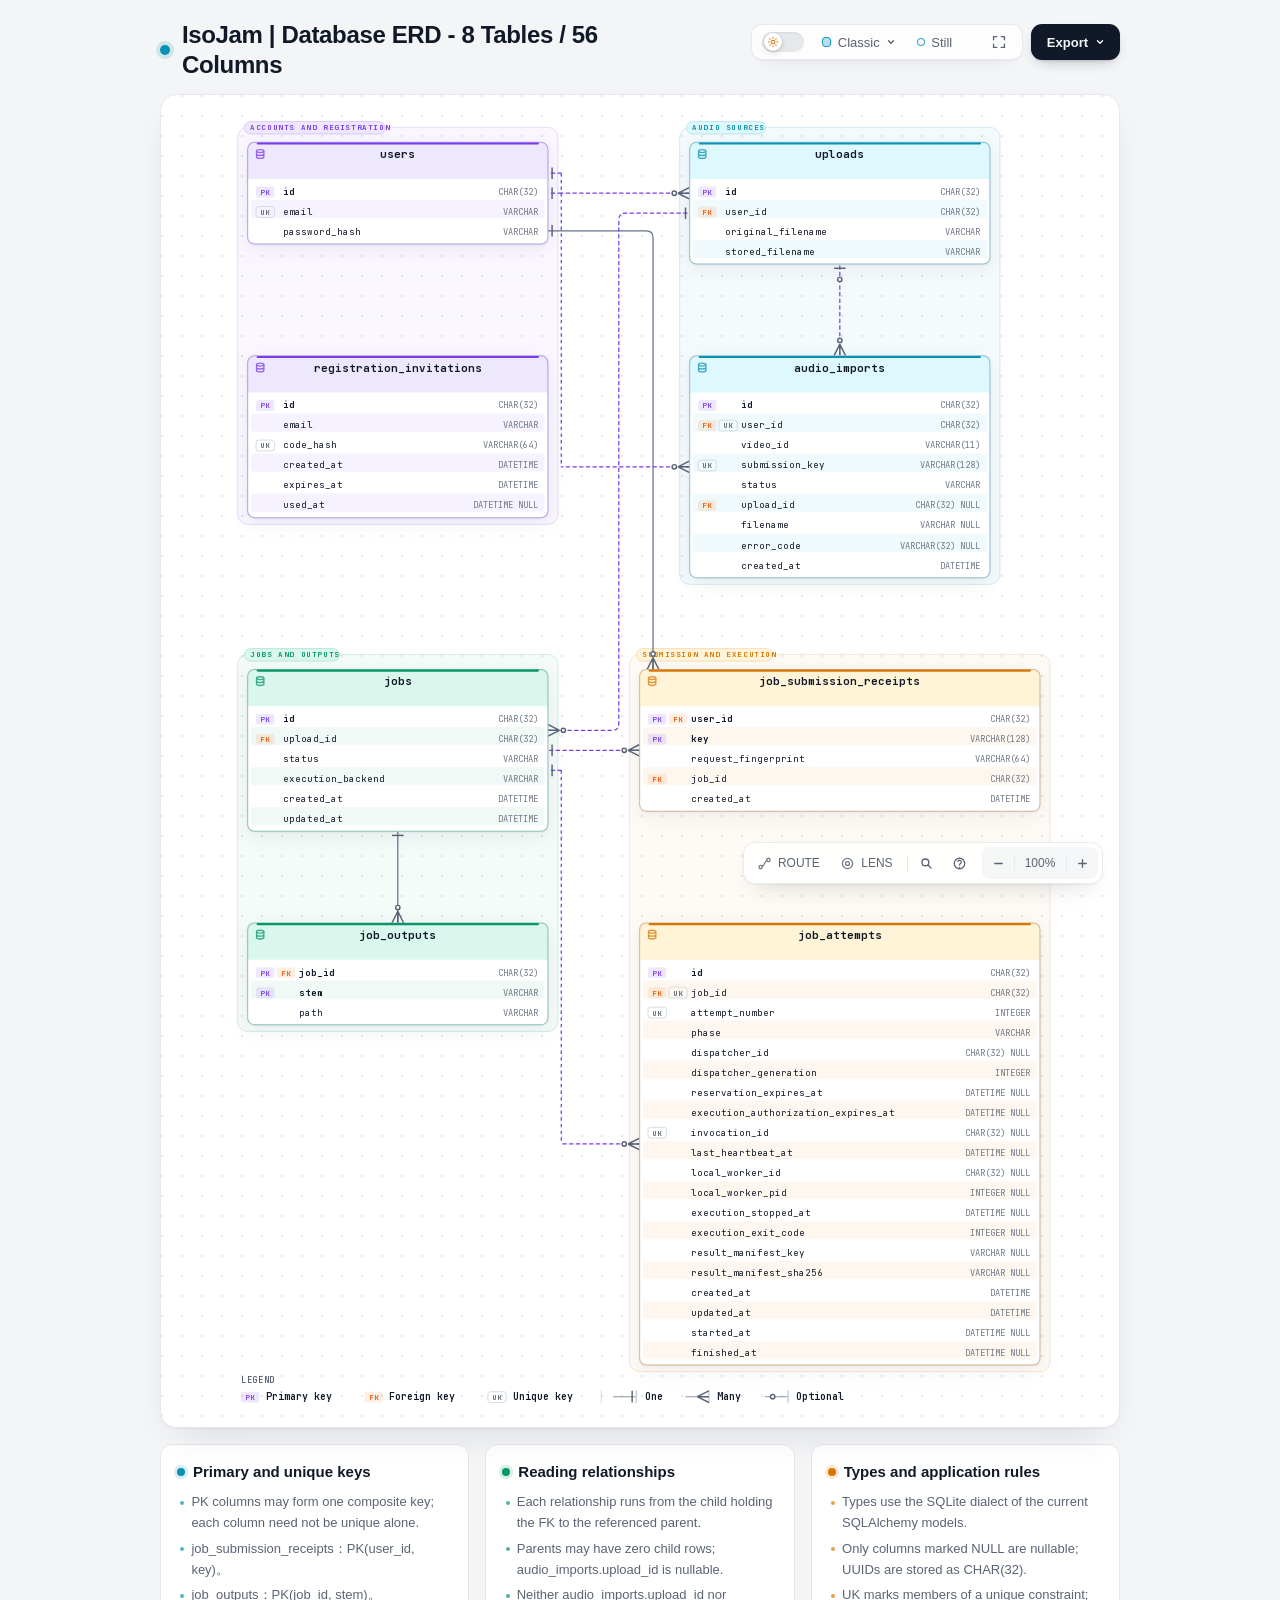
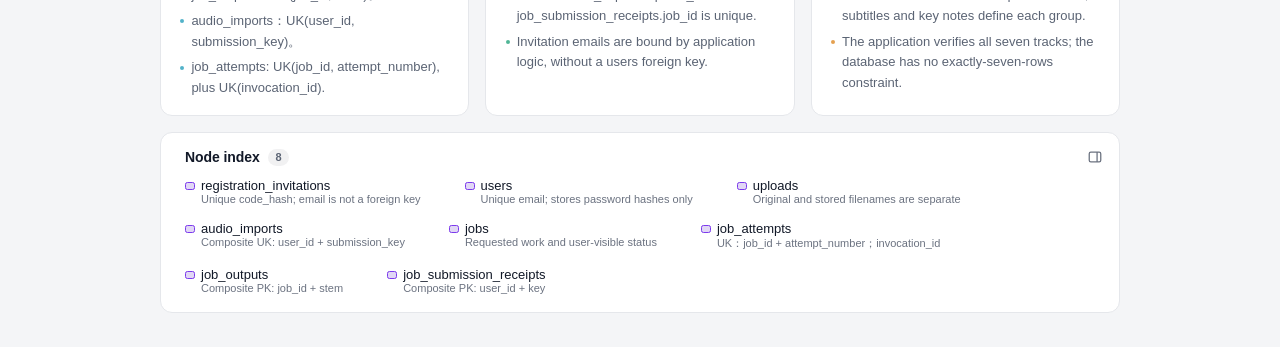
==== commit 9eb595e9: "docs: update AWS architecture and improve diagram readability" ====
--- a/docs/architecture/database-schema.html
+++ b/docs/architecture/database-schema.html
@@ -5197,12 +5197,12 @@
       </div>
     </div>
 
-    <script id="archify-source-evidence-data" type="application/json">{"schemaVersion":1,"verified":true,"repository":{"url":"git@github.com:Ian0520/isojam","revision":"0b202f9bfdd82f0040c4ba1194ca69d9d86cf1c5","shortRevision":"0b202f9","label":"Ian0520/isojam","linkMode":"local-only"},"referenceCount":8,"nodes":{"registration_invitations":[{"path":"backend/app/db_models.py","line":221,"endLine":247,"label":"Columns, foreign keys and constraints"}],"users":[{"path":"backend/app/db_models.py","line":213,"endLine":218,"label":"Columns, foreign keys and constraints"}],"uploads":[{"path":"backend/app/db_models.py","line":21,"endLine":27,"label":"Columns, foreign keys and constraints"}],"audio_imports":[{"path":"backend/app/db_models.py","line":30,"endLine":65,"label":"Columns, foreign keys and constraints"}],"jobs":[{"path":"backend/app/db_models.py","line":68,"endLine":88,"label":"Columns, foreign keys and constraints"}],"job_attempts":[{"path":"backend/app/db_models.py","line":91,"endLine":181,"label":"Columns, foreign keys and constraints"}],"job_outputs":[{"path":"backend/app/db_models.py","line":205,"endLine":210,"label":"Columns, foreign keys and constraints"}],"job_submission_receipts":[{"path":"backend/app/db_models.py","line":184,"endLine":202,"label":"Columns, foreign keys and constraints"}]}}</script>
+    <script id="archify-source-evidence-data" type="application/json">{"schemaVersion":1,"verified":true,"repository":{"url":"git@github.com:Ian0520/isojam","revision":"f2bea0ca7ee2cd13fc3083ee0f3ad08008cc5d97","shortRevision":"f2bea0c","label":"Ian0520/isojam","linkMode":"local-only"},"referenceCount":8,"nodes":{"registration_invitations":[{"path":"backend/app/db_models.py","line":221,"endLine":247,"label":"Columns, foreign keys and constraints"}],"users":[{"path":"backend/app/db_models.py","line":213,"endLine":218,"label":"Columns, foreign keys and constraints"}],"uploads":[{"path":"backend/app/db_models.py","line":21,"endLine":27,"label":"Columns, foreign keys and constraints"}],"audio_imports":[{"path":"backend/app/db_models.py","line":30,"endLine":65,"label":"Columns, foreign keys and constraints"}],"jobs":[{"path":"backend/app/db_models.py","line":68,"endLine":88,"label":"Columns, foreign keys and constraints"}],"job_attempts":[{"path":"backend/app/db_models.py","line":91,"endLine":181,"label":"Columns, foreign keys and constraints"}],"job_outputs":[{"path":"backend/app/db_models.py","line":205,"endLine":210,"label":"Columns, foreign keys and constraints"}],"job_submission_receipts":[{"path":"backend/app/db_models.py","line":184,"endLine":202,"label":"Columns, foreign keys and constraints"}]}}</script>
     <script id="archify-i18n-data" type="application/json">{"locale":"en","messages":{"viewer.kind.frontend":"Frontend","viewer.kind.backend":"Backend","viewer.kind.database":"Database","viewer.kind.cloud":"Cloud","viewer.kind.security":"Security","viewer.kind.messagebus":"Message bus","viewer.kind.external":"External","viewer.kind.neutral":"Neutral","viewer.kind.node":"Node","viewer.kind.start":"Start","viewer.kind.active":"Active","viewer.kind.waiting":"Waiting","viewer.kind.decision":"Decision","viewer.kind.success":"Success","viewer.kind.failure":"Failure","viewer.toolbar.actions":"Diagram actions","viewer.theme.toggle.title":"Toggle theme (T)","viewer.theme.toggle":"Toggle color theme","viewer.theme.dark":"Dark","viewer.theme.light":"Light","viewer.preset.choose.title":"Choose visual style (S cycles)","viewer.preset.choose":"Choose visual style","viewer.preset.style":"Style","viewer.preset.menu":"Visual style","viewer.preset.identity":"Visual identity","viewer.preset.cycles":"to cycle","viewer.preset.classic":"Classic","viewer.preset.classic.short":"Classic","viewer.preset.classic.hint":"Stable technical default","viewer.preset.flow":"Signal Flow","viewer.preset.flow.short":"Flow","viewer.preset.flow.hint":"Motion-forward presentation","viewer.preset.blueprint":"Blueprint","viewer.preset.blueprint.hint":"Engineering review","viewer.preset.editorial":"Editorial","viewer.preset.editorial.hint":"Publication and launch notes","viewer.preset.badge.signalFlow":"SIGNAL FLOW","viewer.preset.badge.blueprint":"BLUEPRINT / REV 01","viewer.preset.badge.editorial":"EDITORIAL / FIELD NOTE","viewer.preset.badge.editorialPlate":"ARCHIFY / PLATE 04","viewer.preset.current":"Visual style: {style}. Choose visual style","viewer.motion.live":"Live","viewer.motion.still":"Still","viewer.motion.pause":"Pause motion","viewer.motion.resume":"Resume motion","viewer.motion.reduced":"Motion paused by reduced-motion preference","viewer.motion.hidden":"Motion paused while this page is hidden","viewer.motion.yielding":"Pause motion; currently yielding to {owner}","viewer.motion.yielding.title":"Live preview enabled · yielding to {owner}","viewer.owner.route":"Route Probe","viewer.owner.lens":"Semantic Lens","viewer.owner.relationship":"Relationship Preview","viewer.owner.intent":"Intent Trace","viewer.owner.focus":"semantic focus","viewer.owner.legend":"legend preview","viewer.owner.reader":"reader interaction","viewer.present.enter":"Enter presentation stage","viewer.present.enter.title":"Presentation stage (F)","viewer.present.exit":"Exit presentation stage","viewer.present.exit.title":"Exit presentation stage (F or Escape)","viewer.present.present":"Present","viewer.present.exit.label":"Exit","viewer.export.button":"Export","viewer.export.button.title":"Export diagram (E)","viewer.export.diagram":"Export diagram","viewer.export.menu":"Export","viewer.export.subtitle":"Portable, clean outputs","viewer.export.share":"Share","viewer.export.shareCard":"Share Card","viewer.export.routeShareCard":"Route Share Card","viewer.export.reachShareCard":"Reach Share Card","viewer.export.copyDiagram":"Copy diagram","viewer.export.clipboardPng":"PNG to clipboard","viewer.export.raster":"Raster images","viewer.export.image":"Image","viewer.export.lossless":"Lossless image","viewer.export.compact":"Compact image","viewer.export.modern":"Modern image","viewer.export.vectorMotion":"Vector and motion","viewer.export.vectorMotion.heading":"Vector \u0026 motion","viewer.export.editable":"Editable vector","viewer.export.svg.auto":"SVG · Auto","viewer.export.svg.auto.hint":"Matches host theme","viewer.export.svg.light":"SVG · Light","viewer.export.svg.light.hint":"Always light","viewer.export.svg.dark":"SVG · Dark","viewer.export.svg.dark.hint":"Always dark","viewer.export.motion6s":"6s motion","viewer.export.unsupported":"Not supported by this browser","viewer.export.clipboardUnsupported":"Clipboard image write not supported by this browser","viewer.export.clipboardUnsupported.short":"Clipboard image write not supported in this browser.","viewer.export.motionUnavailable":"Motion capture unavailable in this browser","viewer.export.webmUnavailable":"WebM unavailable in this browser","viewer.export.failed":"Export failed: {message}","viewer.export.unknownVariant":"Unknown Share Card variant: {variant}","viewer.export.routeRequired":"Trace a route before exporting a Route Share Card","viewer.export.reachRequired":"Trace authored reach before exporting a Reach Share Card","viewer.export.unknown":"unknown","viewer.export.routeFailed":"Route Share Card export failed: {message}","viewer.export.reachFailed":"Reach Share Card export failed: {message}","viewer.export.copyFailed":"Copy failed: {message}","viewer.export.copiedPng":"Copied PNG to clipboard","viewer.export.downloadedRoute":"Downloaded Route Share Card","viewer.export.downloadedReach":"Downloaded Reach Share Card","viewer.export.downloadedWebm":"Downloaded WebM","viewer.export.recording":"Recording 6 seconds of motion…","viewer.export.card.routeSummary.one":"Path: {source} → {target} · {count} step","viewer.export.card.routeSummary.other":"Path: {source} → {target} · {count} steps","viewer.export.card.reachSummary":"Authored {direction} from {origin} · {nodes} · {links} · max {hops}","viewer.export.card.node.one":"{count} node","viewer.export.card.node.other":"{count} nodes","viewer.export.card.link.one":"{count} link","viewer.export.card.link.other":"{count} links","viewer.export.card.hop.one":"{count} hop","viewer.export.card.hop.other":"{count} hops","viewer.export.card.routeBadge":"ARCHIFY · ROUTE · {hops}","viewer.export.card.reachBadge":"ARCHIFY · {direction} REACH","viewer.export.direction.upstream":"Upstream","viewer.export.direction.downstream":"Downstream","viewer.export.error.canvasUnavailable":"Canvas unavailable for {label}","viewer.export.error.contextUnavailable":"2D canvas context unavailable for {label}","viewer.export.error.toBlobUnavailable":"canvas.toBlob unavailable for {label}","viewer.export.error.toBlobNull":"canvas.toBlob returned no data for {label}","viewer.export.error.variantsCombined":"Share Card variants cannot be combined","viewer.export.error.viewerState":"Share Card export could not remove temporary viewer state","viewer.export.error.routeState":"Route Card export could not preserve the resolved route safely","viewer.export.error.reachState":"Reach Card export could not preserve authored reach safely","viewer.export.error.webmRequirements":"WebM motion export requires a trace animation and browser MediaRecorder support","viewer.export.error.mediaRecorder":"MediaRecorder failed","viewer.export.error.emptyWebm":"MediaRecorder produced an empty WebM","viewer.export.error.webmBackground":"SVG background could not be loaded for WebM export","viewer.guide.title":"Explore this system","viewer.focus.selectedNodes":"{count} selected nodes","viewer.guide.eyebrow":"Diagram guide","viewer.guide.close":"Close diagram guide","viewer.guide.inspecting":"Inspecting compiled semantics","viewer.guide.actions":"Diagram exploration actions","viewer.guide.find":"Find any node","viewer.guide.find.hint":"Search labels, responsibilities, kinds, and stable IDs.","viewer.guide.route":"Trace a route","viewer.guide.route.aria":"Trace a directed route","viewer.guide.route.hint":"Ask how two semantic nodes connect in authored direction.","viewer.guide.map":"See the whole system","viewer.guide.map.hint":"Open Semantic Radar with a live viewport and stable nodes.","viewer.guide.lens":"Compare semantic kinds","viewer.guide.lens.hint":"Count roles, reveal their traffic, and compare direct authored links.","viewer.guide.present":"Enter Presentation Stage","viewer.guide.present.hint":"Give the live diagram the viewport without changing export.","viewer.guide.shortcuts":"Additional keyboard shortcuts","viewer.guide.shortcut.export":"Export","viewer.guide.shortcut.theme":"Theme","viewer.guide.shortcut.style":"Style","viewer.guide.shortcut.reset":"Reset","viewer.guide.shortcut.zoomIn":"Zoom in","viewer.guide.shortcut.zoomOut":"Zoom out","viewer.guide.shortcut.close":"Close","viewer.guide.credit":"Find Archify useful? A star on GitHub helps","viewer.guide.star":"Star","viewer.guide.facts":"{nodes} · {relationships}","viewer.guide.fact.node.one":"{count} semantic node","viewer.guide.fact.node.other":"{count} semantic nodes","viewer.guide.fact.relationship.one":"{count} relationship","viewer.guide.fact.relationship.other":"{count} relationships","viewer.guide.open":"Open diagram guide","viewer.finder.title":"Find a node","viewer.finder.close":"Close node finder","viewer.finder.placeholder":"Search labels or IDs","viewer.finder.search":"Search diagram nodes","viewer.finder.results":"Diagram nodes","viewer.finder.empty":"No matching nodes","viewer.finder.result.focus":"Focus {label}","viewer.finder.result.routeStart":"Choose {label} as route start","viewer.finder.result.routeTarget":"Choose {label} as route destination, {links}","viewer.finder.status.empty":"No matching nodes","viewer.finder.status.count.one":"{count} matching node","viewer.finder.status.count.other":"{count} matching nodes","viewer.finder.noun.nodes":"nodes","viewer.finder.link.one":"{count} link","viewer.finder.link.other":"{count} links","viewer.finder.result.focus.one":"Focus {label}, {count} related connection","viewer.finder.result.focus.other":"Focus {label}, {count} related connections","viewer.finder.status.filtered":"{visible} of {available} {noun}","viewer.finder.status.all":"{available} {noun}","viewer.passport.eyebrow":"Semantic passport","viewer.passport.metadata":"Node metadata","viewer.passport.evidence":"Verified source evidence","viewer.passport.verified":"Verified source","viewer.passport.verificationScope":"Verified against local Git at the pinned revision. Remote access has not been checked.","viewer.passport.reach":"Authored reach","viewer.passport.reach.trace":"Trace authored reachability","viewer.passport.upstream":"Upstream","viewer.passport.downstream":"Downstream","viewer.passport.upstream.trace":"Trace upstream authored reachability","viewer.passport.downstream.trace":"Trace downstream authored reachability","viewer.passport.close":"Close semantic passport","viewer.passport.move":"Move semantic passport. Drag, use arrow keys, or press Home to reset.","viewer.passport.copy":"Copy link","viewer.passport.copy.focus":"Copy link to focused node","viewer.passport.relations":"Relations","viewer.passport.relations.show":"Show connected relationships","viewer.passport.relations.hide":"Hide connected relationships","viewer.passport.relations.list":"Connected relationships","viewer.passport.copyRelation":"Copy relation","viewer.passport.copyNode":"Copy node","viewer.passport.copyPinned":"Copy link to pinned relationship","viewer.passport.copySource":"Copy link to source node","viewer.passport.copy.focused.success":"Focused node link copied","viewer.passport.copy.pinned.success":"Pinned relationship link copied","viewer.passport.copy.focused.failed":"Could not copy focused node link","viewer.passport.copy.pinned.failed":"Could not copy pinned relationship link","viewer.passport.relationship.none":"No connected relationships","viewer.passport.relationship.count.one":"{count} relation","viewer.passport.relationship.count.other":"{count} relations","viewer.passport.relationship.show.one":"Show {count} connected relationship","viewer.passport.relationship.show.other":"Show {count} connected relationships","viewer.passport.relationship.summary":"{out} outgoing · {in} incoming{loops}","viewer.passport.relationship.loops":" · {count} loop","viewer.passport.relationship.explorer":"Direct relationship explorer","viewer.passport.relationship.help":"Use arrow keys to explore relationships. Press Enter or Space to pin details; Escape clears.","viewer.passport.relationship.loopsBack":"loops back","viewer.passport.relationship.connectsTo":"connects to","viewer.passport.relationship.connectsFrom":"connects from","viewer.passport.relationship.pinned":"Pinned relationship · {from} → {to} · {label}","viewer.passport.relationship.inspect":"Inspect relationship {index} of {total}: {from} to {to}, {label}. Press Enter for details.","viewer.passport.relationship.group.out":"Outgoing","viewer.passport.relationship.group.in":"Incoming","viewer.passport.relationship.group.loop":"Self loops","viewer.passport.relationship.row":"{group}: {relationship}, {neighbor}","viewer.passport.relationship.direction.out":"OUT →","viewer.passport.relationship.direction.in":"← IN","viewer.passport.relationship.direction.loop":"LOOP","viewer.passport.sourceCount.one":"{count} verified source reference","viewer.passport.sourceCount.other":"{count} verified source references","viewer.passport.repository.open":"Open verified repository revision {revision}","viewer.passport.source.open":"Open verified source {path} at revision {revision}","viewer.passport.source.openLink":"Open ↗","viewer.passport.reach.upstream.one":"Trace {count} upstream authored node","viewer.passport.reach.upstream.other":"Trace {count} upstream authored nodes","viewer.passport.reach.downstream.one":"Trace {count} downstream authored node","viewer.passport.reach.downstream.other":"Trace {count} downstream authored nodes","viewer.passport.reach.noUpstream":"No upstream authored nodes","viewer.passport.reach.noDownstream":"No downstream authored nodes","viewer.passport.reach.status":"{direction} · {nodes} nodes · {links} links · max {hops} hops","viewer.route.eyebrow":"Path","viewer.route.start":"Click where the path starts","viewer.route.start.find":"Find start","viewer.route.start.find.aria":"Find a route start","viewer.route.copy":"Copy link","viewer.route.copy.aria":"Copy link to traced route","viewer.route.clear":"Clear","viewer.route.clear.aria":"Clear route probe","viewer.route.traced":"Path","viewer.route.pickTwo":"Click two nodes on the diagram","viewer.route.pickOne":"Click a node on the diagram","viewer.route.controls":"Route journey controls","viewer.route.previous":"Previous route position","viewer.route.play":"Play route journey","viewer.route.pause":"Pause route journey","viewer.route.replay":"Replay route journey","viewer.route.next":"Next route position","viewer.route.journey":"Journey","viewer.route.pause.label":"Pause","viewer.route.replay.label":"Replay","viewer.route.overview":"Overview","viewer.route.overview.aria":"Show complete route overview","viewer.route.instructions":"Click a start, then an end. Paths follow the arrows.","viewer.route.destination":"Where does the path from {label} end?","viewer.route.destination.find":"Find target","viewer.route.destination.find.aria":"Find a reachable route destination","viewer.route.differentDestination":"Choose a different destination","viewer.route.distinct":"Pick two different nodes.","viewer.route.unreachable":"Cannot reach {label} from here","viewer.route.unreachable.detail":"{target} cannot be reached from {source} along the arrows. Pick a highlighted node.","viewer.route.start.instructions":"Next, pick the end. Only nodes you can reach will light up.","viewer.route.copy.success":"Traced route link copied","viewer.route.copy.failed":"Could not copy traced route link","viewer.route.position":"Route position {index} of {total}: {label}","viewer.route.step":"Step {index} of {total} · {phase} · {label}","viewer.route.motionRequired":"Automatic journey requires Live motion","viewer.route.trigger.clear":"Clear traced route","viewer.route.overview.status":"{nodes} · {hops} · shortest path","viewer.route.overview.node.one":"{count} node","viewer.route.overview.node.other":"{count} nodes","viewer.route.overview.hop.one":"{count} step","viewer.route.overview.hop.other":"{count} steps","viewer.route.phase.playing":"Playing","viewer.route.phase.complete":"Complete","viewer.route.phase.inspecting":"Inspecting","viewer.route.destination.count.one":"{count} reachable node is highlighted. Click it.","viewer.route.destination.count.other":"{count} reachable nodes are highlighted. Click one.","viewer.route.noOutgoing":"No arrows lead out of this node. Clear it and pick another start.","viewer.route.result.title":"{source} to {target}","viewer.route.finder.source.title":"Choose route start","viewer.route.finder.source.placeholder":"Search route sources","viewer.route.finder.source.empty":"No matching route sources","viewer.route.finder.source.results":"Nodes that can start a route","viewer.route.finder.source.noun":"route sources","viewer.route.finder.source.badge":"start","viewer.route.finder.target.title":"Destination from {label}","viewer.route.finder.target.placeholder":"Search reachable destinations","viewer.route.finder.target.empty":"No matching reachable destinations","viewer.route.finder.target.results":"Reachable route destinations","viewer.route.finder.target.noun":"reachable destinations","viewer.route.hop.one":"{count} hop","viewer.route.hop.other":"{count} hops","viewer.lens.eyebrow":"Semantic lens","viewer.lens.title":"Compare system roles","viewer.lens.close":"Close semantic lens","viewer.lens.instruction":"Choose up to two semantic kinds. One reveals its real traffic; two compare only direct authored relationships.","viewer.lens.kinds":"Semantic kinds","viewer.lens.choose":"Choose a kind to inspect its nodes and touching relationships.","viewer.lens.copy":"Copy link to semantic lens","viewer.lens.clear":"Clear semantic lens","viewer.lens.open":"Open semantic lens","viewer.lens.openActive":"Open active semantic lens","viewer.lens.legend":"Semantic legend","viewer.lens.legend.inspect.one":"Inspect {label}, {count} node","viewer.lens.legend.inspect.other":"Inspect {label}, {count} nodes","viewer.lens.kind.count.one":"{label}, {count} node","viewer.lens.kind.count.other":"{label}, {count} nodes","viewer.lens.compare.one":"{first} → {second}: {forward} · {second} → {first}: {reverse} · {count} direct relationship","viewer.lens.compare.other":"{first} → {second}: {forward} · {second} → {first}: {reverse} · {count} direct relationships","viewer.lens.single":"{nodes} · {relationships} · connected peers remain visible","viewer.lens.node.one":"{count} {label} node","viewer.lens.node.other":"{count} {label} nodes","viewer.lens.relationship.one":"{count} touching relationship","viewer.lens.relationship.other":"{count} touching relationships","viewer.radar.title":"Semantic radar","viewer.radar.building":"Building overview","viewer.radar.openFull":"Open full semantic radar","viewer.radar.open":"Open radar","viewer.radar.close":"Close semantic radar","viewer.radar.surface":"Diagram overview. Click a node to focus it, or use arrow keys to pan.","viewer.radar.click":"Click node","viewer.radar.drag":"Drag to pan","viewer.radar.space":"Semantic radar needs more MAP space.","viewer.radar.nodes":"Semantic diagram radar nodes","viewer.radar.focus":"Focus {label} from Semantic Radar","viewer.radar.status":"{count} nodes · {viewport}","viewer.radar.fullMap":"{count} nodes · full map","viewer.radar.compacted":"Radar compacted to avoid covering the Semantic Passport or MAP controls.","viewer.radar.cancelWaiting":"Cancel semantic radar waiting for more MAP space","viewer.radar.needsSpace":"Semantic radar needs more visible MAP space","viewer.radar.viewport.full":"full map","viewer.radar.viewport.width":"{percent}% width","viewer.radar.viewport.scale":"{percent}% viewport","viewer.nav.controls":"Diagram view controls","viewer.nav.route":"Trace a directed route","viewer.nav.route.title":"Trace route (R)","viewer.nav.route.short":"ROUTE","viewer.nav.radar":"Open semantic radar","viewer.nav.radar.title":"Semantic radar (M)","viewer.nav.radar.short":"MAP","viewer.nav.lens":"Open semantic lens","viewer.nav.lens.title":"Semantic lens (L)","viewer.nav.lens.short":"LENS","viewer.nav.find":"Find a node","viewer.nav.find.title":"Find a node (/)","viewer.outline.title":"Node index","viewer.rail.show":"Notes \u0026 index","viewer.rail.controls":"Side panel","viewer.rail.collapse":"Collapse side panel","viewer.rail.bottom":"Move panel below the diagram","viewer.rail.right":"Move panel beside the diagram","viewer.nav.guide":"Open diagram guide","viewer.nav.guide.title":"Diagram guide (?)","viewer.nav.zoomOut":"Zoom out","viewer.nav.zoomOut.title":"Zoom out (-)","viewer.nav.reset":"Reset diagram view","viewer.nav.reset.title":"Reset view (0)","viewer.nav.read":"READ","viewer.nav.zoomIn":"Zoom in","viewer.nav.zoomIn.title":"Zoom in (+)","viewer.nav.camera":"{hint}. Reset diagram view","viewer.nav.camera.title":"{semantic}{hint} · reset view (0)","viewer.nav.camera.semantic":"Semantic camera active · ","viewer.nav.level.map":"MAP","viewer.nav.level.read":"READ","viewer.nav.level.full":"FULL","viewer.nav.level.auto":"AUTO","viewer.nav.detail.map":"Zoom in to reveal relationship labels and node context","viewer.nav.detail.read":"Zoom in again to reveal tags and annotations","viewer.nav.detail.full":"Full diagram detail","viewer.intent.summary":"{label}. {out} outgoing, {in} incoming{loops}. {total} connections. Press Enter for details.","viewer.intent.loops":", {count} self loop","viewer.common.copied":"Copied","viewer.common.copyFailed":"Copy failed","viewer.common.copyLink":"Copy link","viewer.common.clear":"Clear","viewer.common.close":"Close"}}</script>
     <!-- Main Diagram -->
     <div class="diagram-container" data-detail-level="read"
          data-preset-badge-editorial-plate="ARCHIFY / PLATE 04">
-      <svg viewBox="0 0 1736 698" role="img" lang="en" aria-labelledby="archify-diagram-title archify-diagram-description" data-animation="trace" data-preset="classic" data-quality-profile="standard" data-erd-ui="cards" data-reader-fit="intrinsic-height" data-reader-min-text="7.5">
+      <svg viewBox="0 0 1006 1564" role="img" lang="en" aria-labelledby="archify-diagram-title archify-diagram-description" data-animation="trace" data-preset="classic" data-quality-profile="standard" data-erd-ui="cards" data-reader-fit="intrinsic-height" data-reader-min-text="7.5">
         <title id="archify-diagram-title">IsoJam | Database ERD - 8 Tables / 56 Columns</title>
         <desc id="archify-diagram-description">An entity-relationship diagram generated by Archify.</desc>
         <!-- Definitions -->
@@ -5291,549 +5291,549 @@
 
         <!-- Domain bands (behind the routes so a channel is never washed out) -->
         <g data-domain-band="Accounts and registration" class="er-hue-database">
-          <rect x="20" y="22" width="334" height="374" rx="12" class="c-lane er-band" stroke-width="1"/>
+          <rect x="20" y="22" width="384" height="476" rx="12" class="c-lane er-band" stroke-width="1"/>
           <rect x="28" y="15" width="169" height="15" rx="7.5" class="c-mask"/>
           <rect x="28" y="15" width="169" height="15" rx="7.5" class="er-band-pill"/>
           <text data-domain-label="" x="35" y="25.6" class="t-muted er-band-label" font-size="9" font-weight="700">Accounts and registration</text>
         </g>
         <g data-domain-band="Audio sources" class="er-hue-frontend">
-          <rect x="430" y="22" width="334" height="428" rx="12" class="c-lane er-band" stroke-width="1"/>
-          <rect x="438" y="15" width="95" height="15" rx="7.5" class="c-mask"/>
-          <rect x="438" y="15" width="95" height="15" rx="7.5" class="er-band-pill"/>
-          <text data-domain-label="" x="445" y="25.6" class="t-muted er-band-label" font-size="9" font-weight="700">Audio sources</text>
+          <rect x="550" y="22" width="384" height="548" rx="12" class="c-lane er-band" stroke-width="1"/>
+          <rect x="558" y="15" width="95" height="15" rx="7.5" class="c-mask"/>
+          <rect x="558" y="15" width="95" height="15" rx="7.5" class="er-band-pill"/>
+          <text data-domain-label="" x="565" y="25.6" class="t-muted er-band-label" font-size="9" font-weight="700">Audio sources</text>
         </g>
         <g data-domain-band="Jobs and outputs" class="er-hue-backend">
-          <rect x="840" y="22" width="334" height="320" rx="12" class="c-lane er-band" stroke-width="1"/>
-          <rect x="848" y="15" width="114" height="15" rx="7.5" class="c-mask"/>
-          <rect x="848" y="15" width="114" height="15" rx="7.5" class="er-band-pill"/>
-          <text data-domain-label="" x="855" y="25.6" class="t-muted er-band-label" font-size="9" font-weight="700">Jobs and outputs</text>
+          <rect x="20" y="654" width="384" height="452" rx="12" class="c-lane er-band" stroke-width="1"/>
+          <rect x="28" y="647" width="114" height="15" rx="7.5" class="c-mask"/>
+          <rect x="28" y="647" width="114" height="15" rx="7.5" class="er-band-pill"/>
+          <text data-domain-label="" x="35" y="657.6" class="t-muted er-band-label" font-size="9" font-weight="700">Jobs and outputs</text>
         </g>
         <g data-domain-band="Submission and execution" class="er-hue-cloud">
-          <rect x="1250" y="22" width="474" height="626" rx="12" class="c-lane er-band" stroke-width="1"/>
-          <rect x="1258" y="15" width="163" height="15" rx="7.5" class="c-mask"/>
-          <rect x="1258" y="15" width="163" height="15" rx="7.5" class="er-band-pill"/>
-          <text data-domain-label="" x="1265" y="25.6" class="t-muted er-band-label" font-size="9" font-weight="700">Submission and execution</text>
+          <rect x="490" y="654" width="504" height="860" rx="12" class="c-lane er-band" stroke-width="1"/>
+          <rect x="498" y="647" width="163" height="15" rx="7.5" class="c-mask"/>
+          <rect x="498" y="647" width="163" height="15" rx="7.5" class="er-band-pill"/>
+          <text data-domain-label="" x="505" y="657.6" class="t-muted er-band-label" font-size="9" font-weight="700">Submission and execution</text>
         </g>
 
         <!-- Bundled relationship trunks (under the branches: a bus runs close
              to the shared side, so a cardinality glyph that reaches further out
              has to stay readable over it, and the ring's mask has to be able to
              punch through) -->
-        <path data-er-trunk="" data-composition-points="358,61;358,343" d="M 358 61 L 358 343" class="a-dashed" stroke-width="1.5"/>
-        <path data-er-trunk="" data-composition-points="1178,100;1178,442" d="M 1178 100 L 1178 442" class="a-dashed" stroke-width="1.5"/>
+        <path data-er-trunk="" data-composition-points="408,77;408,429" d="M 408 77 L 408 429" class="a-dashed" stroke-width="1.5"/>
+        <path data-er-trunk="" data-composition-points="408,793;408,1241" d="M 408 793 L 408 1241" class="a-dashed" stroke-width="1.5"/>
 
         <!-- Relationship paths (before entities for correct z-order) -->
-        <path data-edge-from="uploads" data-edge-to="users" data-edge-key="0" data-edge-id="uploads-user_id" data-er-ends="many one optional" data-composition-points="442,94;358,94;358,61;342,61" d="M 442 94 L 358 94 M 358 61 L 342 61" class="a-dashed" data-animate="edge" style="--step:0" stroke-width="1.5" marker-start="url(#er-many-optional-start)" marker-end="url(#er-one-end)"/>
-        <path data-edge-from="audio_imports" data-edge-to="users" data-edge-key="1" data-edge-id="audio_imports-user_id" data-er-ends="many one optional" data-composition-points="442,343;358,343;358,109;342,109" d="M 442 343 L 358 343 M 358 109 L 342 109" class="a-dashed" data-animate="edge" style="--step:1" stroke-width="1.5" marker-start="url(#er-many-optional-start)" marker-end="url(#er-one-end)"/>
-        <path data-edge-from="audio_imports" data-edge-to="uploads" data-edge-key="2" data-edge-id="audio_imports-upload_id" data-er-ends="many one optional" data-composition-points="597,244;597,148" d="M 597 244 L 597 148" class="a-dashed" data-animate="edge" style="--step:2" stroke-width="1.5" marker-start="url(#er-many-optional-start)" marker-end="url(#er-one-optional-end)"/>
-        <path data-edge-from="jobs" data-edge-to="uploads" data-edge-key="3" data-edge-id="jobs-upload_id" data-er-ends="many one optional" data-composition-points="852,112;752,112" d="M 852 112 L 752 112" class="a-dashed" data-animate="edge" style="--step:3" stroke-width="1.5" marker-start="url(#er-many-optional-start)" marker-end="url(#er-one-end)"/>
-        <path data-edge-from="job_attempts" data-edge-to="jobs" data-edge-key="4" data-edge-id="job_attempts-job_id" data-er-ends="many one optional" data-composition-points="1262,442;1178,442;1178,124;1162,124" d="M 1262 442 L 1178 442 M 1178 124 L 1162 124" class="a-dashed" data-animate="edge" style="--step:4" stroke-width="1.5" marker-start="url(#er-many-optional-start)" marker-end="url(#er-one-end)"/>
-        <path data-edge-from="job_outputs" data-edge-to="jobs" data-edge-key="5" data-edge-id="job_outputs-job_id" data-er-ends="many one optional" data-composition-points="1007,244;1007,184" d="M 1007 244 L 1007 184" class="a-default" data-animate="edge" style="--step:5" stroke-width="1.5" marker-start="url(#er-many-optional-start)" marker-end="url(#er-one-end)"/>
-        <path data-edge-from="job_submission_receipts" data-edge-to="users" data-edge-key="6" data-edge-id="job_submission_receipts-user_id" data-er-ends="many one optional" data-composition-points="1262,91;1238,91;1238,27;366,27;366,85;342,85" d="M 1262 91 L 1246 91 Q 1238 91 1238 83 L 1238 35 Q 1238 27 1230 27 L 374 27 Q 366 27 366 35 L 366 77 Q 366 85 358 85 L 342 85" class="a-default" data-animate="edge" style="--step:6" stroke-width="1.5" marker-start="url(#er-many-optional-start)" marker-end="url(#er-one-end)"/>
-        <path data-edge-from="job_submission_receipts" data-edge-to="jobs" data-edge-key="7" data-edge-id="job_submission_receipts-job_id" data-er-ends="many one optional" data-composition-points="1262,115;1178,115;1178,100;1162,100" d="M 1262 115 L 1178 115 M 1178 100 L 1162 100" class="a-dashed" data-animate="edge" style="--step:7" stroke-width="1.5" marker-start="url(#er-many-optional-start)" marker-end="url(#er-one-end)"/>
+        <path data-edge-from="uploads" data-edge-to="users" data-edge-key="0" data-edge-id="uploads-user_id" data-er-ends="many one optional" data-composition-points="562,101;408,101;408,77;392,77" d="M 562 101 L 408 101 M 408 77 L 392 77" class="a-dashed" data-animate="edge" style="--step:0" stroke-width="1.5" marker-start="url(#er-many-optional-start)" marker-end="url(#er-one-end)"/>
+        <path data-edge-from="audio_imports" data-edge-to="users" data-edge-key="1" data-edge-id="audio_imports-user_id" data-er-ends="many one optional" data-composition-points="562,429;408,429;408,101;392,101" d="M 562 429 L 408 429 M 408 101 L 392 101" class="a-dashed" data-animate="edge" style="--step:1" stroke-width="1.5" marker-start="url(#er-many-optional-start)" marker-end="url(#er-one-end)"/>
+        <path data-edge-from="audio_imports" data-edge-to="uploads" data-edge-key="2" data-edge-id="audio_imports-upload_id" data-er-ends="many one optional" data-composition-points="742,296;742,186" d="M 742 296 L 742 186" class="a-dashed" data-animate="edge" style="--step:2" stroke-width="1.5" marker-start="url(#er-many-optional-start)" marker-end="url(#er-one-optional-end)"/>
+        <path data-edge-from="jobs" data-edge-to="uploads" data-edge-key="3" data-edge-id="jobs-upload_id" data-er-ends="many one optional" data-composition-points="392,745;477,745;477,125;562,125" d="M 392 745 L 469 745 Q 477 745 477 737 L 477 133 Q 477 125 485 125 L 562 125" class="a-dashed" data-animate="edge" style="--step:3" stroke-width="1.5" marker-start="url(#er-many-optional-start)" marker-end="url(#er-one-end)"/>
+        <path data-edge-from="job_attempts" data-edge-to="jobs" data-edge-key="4" data-edge-id="job_attempts-job_id" data-er-ends="many one optional" data-composition-points="502,1241;408,1241;408,793;392,793" d="M 502 1241 L 408 1241 M 408 793 L 392 793" class="a-dashed" data-animate="edge" style="--step:4" stroke-width="1.5" marker-start="url(#er-many-optional-start)" marker-end="url(#er-one-end)"/>
+        <path data-edge-from="job_outputs" data-edge-to="jobs" data-edge-key="5" data-edge-id="job_outputs-job_id" data-er-ends="many one optional" data-composition-points="212,976;212,866" d="M 212 976 L 212 866" class="a-default" data-animate="edge" style="--step:5" stroke-width="1.5" marker-start="url(#er-many-optional-start)" marker-end="url(#er-one-end)"/>
+        <path data-edge-from="job_submission_receipts" data-edge-to="users" data-edge-key="6" data-edge-id="job_submission_receipts-user_id" data-er-ends="many one optional" data-composition-points="518,672;518,146;392,146" d="M 518 672 L 518 154 Q 518 146 510 146 L 392 146" class="a-default" data-animate="edge" style="--step:6" stroke-width="1.5" marker-start="url(#er-many-optional-start)" marker-end="url(#er-one-end)"/>
+        <path data-edge-from="job_submission_receipts" data-edge-to="jobs" data-edge-key="7" data-edge-id="job_submission_receipts-job_id" data-er-ends="many one optional" data-composition-points="502,769;392,769" d="M 502 769 L 392 769" class="a-dashed" data-animate="edge" style="--step:7" stroke-width="1.5" marker-start="url(#er-many-optional-start)" marker-end="url(#er-one-end)"/>
 
         <!-- Entities -->
         <g id="node-registration_invitations" data-node-id="registration_invitations" data-node-label="registration_invitations" tabindex="0" role="button" aria-label="Focus registration_invitations, Unique code_hash; email is not a foreign key, Entity" aria-pressed="false" data-node-kind="database" data-node-sublabel="Unique code_hash; email is not a foreign key" data-node-tag="Accounts and registration" data-node-context="Entity" class="er-hue-database">
           <title>registration_invitations · Unique code_hash; email is not a foreign key · Entity · Accounts and registration</title>
-          <rect x="32" y="244" width="310" height="144" rx="8" class="c-mask"/>
-          <rect x="32" y="244" width="310" height="144" rx="8" class="c-database er-table" data-animate="node" style="--step:0" stroke-width="1.2"/>
-          <path class="er-table-header" d="M 40 244 H 334 A 8 8 0 0 1 342 252 V 274 H 32 V 252 A 8 8 0 0 1 40 244 Z"/>
-          <path class="er-table-cap" d="M 44 245.4 H 330" stroke-width="2.6" stroke-linecap="round" fill="none"/>
-          <g aria-hidden="true" data-semantic-sigil="database" class="semantic-sigil s-database" transform="translate(40 251) scale(0.875)">
+          <rect x="32" y="296" width="360" height="194" rx="8" class="c-mask"/>
+          <rect x="32" y="296" width="360" height="194" rx="8" class="c-database er-table" data-animate="node" style="--step:0" stroke-width="1.2"/>
+          <path class="er-table-header" d="M 40 296 H 384 A 8 8 0 0 1 392 304 V 340 H 32 V 304 A 8 8 0 0 1 40 296 Z"/>
+          <path class="er-table-cap" d="M 44 297.4 H 380" stroke-width="2.6" stroke-linecap="round" fill="none"/>
+          <g aria-hidden="true" data-semantic-sigil="database" class="semantic-sigil s-database" transform="translate(40 303) scale(0.875)">
             <ellipse cx="8" cy="4" rx="5" ry="2"/>
             <path d="M3 4v8c0 1.1 2.2 2 5 2s5-.9 5-2V4M3 8c0 1.1 2.2 2 5 2s5-.9 5-2"/>
           </g>
-          <text data-node-label="" x="187" y="263" class="t-primary er-title" font-size="13" font-weight="700" text-anchor="middle">registration_invitations</text>
-          <line x1="32" y1="274" x2="342" y2="274" class="c-grid er-header-rule" stroke-width="1"/>
+          <text data-node-label="" x="212" y="315" class="t-primary er-title" font-size="13" font-weight="700" text-anchor="middle">registration_invitations</text>
+          <line x1="32" y1="340" x2="392" y2="340" class="c-grid er-header-rule" stroke-width="1"/>
           <g data-detail="context" data-er-row="0">
-            <line x1="32" y1="274" x2="342" y2="274" class="c-grid er-row-rule" stroke-width="0.5"/>
-
-            <rect x="42" y="277" width="22" height="13" rx="3" class="er-key-badge" data-er-badge="pk"/><text data-detail="context" x="53" y="287" class="t-database" font-size="9" font-weight="600">PK</text>
-            <text data-detail="context" x="74" y="287" class="t-primary er-name-pk" font-size="11">id</text>
-            <text data-detail="context" x="330" y="287" class="er-type" font-size="10.5" text-anchor="end">CHAR(32)</text>
+            <line x1="32" y1="340" x2="392" y2="340" class="c-grid er-row-rule" stroke-width="0.5"/>
+
+            <rect x="42" y="349" width="22" height="13" rx="3" class="er-key-badge" data-er-badge="pk"/><text data-detail="context" x="53" y="359" class="t-database" font-size="9" font-weight="600">PK</text>
+            <text data-detail="context" x="74" y="359" class="t-primary er-name-pk" font-size="11">id</text>
+            <text data-detail="context" x="380" y="359" class="er-type" font-size="10.5" text-anchor="end">CHAR(32)</text>
           </g>
           <g data-detail="context" data-er-row="1">
-            <line x1="32" y1="292" x2="342" y2="292" class="c-grid er-row-rule" stroke-width="0.5"/>
-            <rect x="36" y="293" width="302" height="16" rx="4" class="er-zebra"/>
-
-            <text data-detail="context" x="74" y="305" class="t-primary" font-size="11">email</text>
-            <text data-detail="context" x="330" y="305" class="er-type" font-size="10.5" text-anchor="end">VARCHAR</text>
+            <line x1="32" y1="364" x2="392" y2="364" class="c-grid er-row-rule" stroke-width="0.5"/>
+            <rect x="36" y="365" width="352" height="22" rx="4" class="er-zebra"/>
+
+            <text data-detail="context" x="74" y="383" class="t-primary" font-size="11">email</text>
+            <text data-detail="context" x="380" y="383" class="er-type" font-size="10.5" text-anchor="end">VARCHAR</text>
           </g>
           <g data-detail="context" data-er-row="2">
-            <line x1="32" y1="310" x2="342" y2="310" class="c-grid er-row-rule" stroke-width="0.5"/>
-
-            <rect x="42" y="313" width="22" height="13" rx="3" class="er-key-badge" data-er-badge="uk"/><text data-detail="context" x="53" y="323" class="t-muted" font-size="9" font-weight="600">UK</text>
-            <text data-detail="context" x="74" y="323" class="t-primary" font-size="11">code_hash</text>
-            <text data-detail="context" x="330" y="323" class="er-type" font-size="10.5" text-anchor="end">VARCHAR(64)</text>
+            <line x1="32" y1="388" x2="392" y2="388" class="c-grid er-row-rule" stroke-width="0.5"/>
+
+            <rect x="42" y="397" width="22" height="13" rx="3" class="er-key-badge" data-er-badge="uk"/><text data-detail="context" x="53" y="407" class="t-muted" font-size="9" font-weight="600">UK</text>
+            <text data-detail="context" x="74" y="407" class="t-primary" font-size="11">code_hash</text>
+            <text data-detail="context" x="380" y="407" class="er-type" font-size="10.5" text-anchor="end">VARCHAR(64)</text>
           </g>
           <g data-detail="context" data-er-row="3">
-            <line x1="32" y1="328" x2="342" y2="328" class="c-grid er-row-rule" stroke-width="0.5"/>
-            <rect x="36" y="329" width="302" height="16" rx="4" class="er-zebra"/>
-
-            <text data-detail="context" x="74" y="341" class="t-primary" font-size="11">created_at</text>
-            <text data-detail="context" x="330" y="341" class="er-type" font-size="10.5" text-anchor="end">DATETIME</text>
+            <line x1="32" y1="412" x2="392" y2="412" class="c-grid er-row-rule" stroke-width="0.5"/>
+            <rect x="36" y="413" width="352" height="22" rx="4" class="er-zebra"/>
+
+            <text data-detail="context" x="74" y="431" class="t-primary" font-size="11">created_at</text>
+            <text data-detail="context" x="380" y="431" class="er-type" font-size="10.5" text-anchor="end">DATETIME</text>
           </g>
           <g data-detail="context" data-er-row="4">
-            <line x1="32" y1="346" x2="342" y2="346" class="c-grid er-row-rule" stroke-width="0.5"/>
-
-
-            <text data-detail="context" x="74" y="359" class="t-primary" font-size="11">expires_at</text>
-            <text data-detail="context" x="330" y="359" class="er-type" font-size="10.5" text-anchor="end">DATETIME</text>
+            <line x1="32" y1="436" x2="392" y2="436" class="c-grid er-row-rule" stroke-width="0.5"/>
+
+
+            <text data-detail="context" x="74" y="455" class="t-primary" font-size="11">expires_at</text>
+            <text data-detail="context" x="380" y="455" class="er-type" font-size="10.5" text-anchor="end">DATETIME</text>
           </g>
           <g data-detail="context" data-er-row="5">
-            <line x1="32" y1="364" x2="342" y2="364" class="c-grid er-row-rule" stroke-width="0.5"/>
-            <rect x="36" y="365" width="302" height="16" rx="4" class="er-zebra"/>
-
-            <text data-detail="context" x="74" y="377" class="t-primary" font-size="11">used_at</text>
-            <text data-detail="context" x="330" y="377" class="er-type" font-size="10.5" text-anchor="end">DATETIME NULL</text>
+            <line x1="32" y1="460" x2="392" y2="460" class="c-grid er-row-rule" stroke-width="0.5"/>
+            <rect x="36" y="461" width="352" height="22" rx="4" class="er-zebra"/>
+
+            <text data-detail="context" x="74" y="479" class="t-primary" font-size="11">used_at</text>
+            <text data-detail="context" x="380" y="479" class="er-type" font-size="10.5" text-anchor="end">DATETIME NULL</text>
           </g>
         </g>
 
         <g id="node-users" data-node-id="users" data-node-label="users" tabindex="0" role="button" aria-label="Focus users, Unique email; stores password hashes only, Entity" aria-pressed="false" data-node-kind="database" data-node-sublabel="Unique email; stores password hashes only" data-node-tag="Accounts and registration" data-node-context="Entity" class="er-hue-database">
           <title>users · Unique email; stores password hashes only · Entity · Accounts and registration</title>
-          <rect x="32" y="40" width="310" height="90" rx="8" class="c-mask"/>
-          <rect x="32" y="40" width="310" height="90" rx="8" class="c-database er-table" data-animate="node" style="--step:1" stroke-width="1.2"/>
-          <path class="er-table-header" d="M 40 40 H 334 A 8 8 0 0 1 342 48 V 70 H 32 V 48 A 8 8 0 0 1 40 40 Z"/>
-          <path class="er-table-cap" d="M 44 41.4 H 330" stroke-width="2.6" stroke-linecap="round" fill="none"/>
+          <rect x="32" y="40" width="360" height="122" rx="8" class="c-mask"/>
+          <rect x="32" y="40" width="360" height="122" rx="8" class="c-database er-table" data-animate="node" style="--step:1" stroke-width="1.2"/>
+          <path class="er-table-header" d="M 40 40 H 384 A 8 8 0 0 1 392 48 V 84 H 32 V 48 A 8 8 0 0 1 40 40 Z"/>
+          <path class="er-table-cap" d="M 44 41.4 H 380" stroke-width="2.6" stroke-linecap="round" fill="none"/>
           <g aria-hidden="true" data-semantic-sigil="database" class="semantic-sigil s-database" transform="translate(40 47) scale(0.875)">
             <ellipse cx="8" cy="4" rx="5" ry="2"/>
             <path d="M3 4v8c0 1.1 2.2 2 5 2s5-.9 5-2V4M3 8c0 1.1 2.2 2 5 2s5-.9 5-2"/>
           </g>
-          <text data-node-label="" x="187" y="59" class="t-primary er-title" font-size="13" font-weight="700" text-anchor="middle">users</text>
-          <line x1="32" y1="70" x2="342" y2="70" class="c-grid er-header-rule" stroke-width="1"/>
+          <text data-node-label="" x="212" y="59" class="t-primary er-title" font-size="13" font-weight="700" text-anchor="middle">users</text>
+          <line x1="32" y1="84" x2="392" y2="84" class="c-grid er-header-rule" stroke-width="1"/>
           <g data-detail="context" data-er-row="0">
-            <line x1="32" y1="70" x2="342" y2="70" class="c-grid er-row-rule" stroke-width="0.5"/>
-
-            <rect x="42" y="73" width="22" height="13" rx="3" class="er-key-badge" data-er-badge="pk"/><text data-detail="context" x="53" y="83" class="t-database" font-size="9" font-weight="600">PK</text>
-            <text data-detail="context" x="74" y="83" class="t-primary er-name-pk" font-size="11">id</text>
-            <text data-detail="context" x="330" y="83" class="er-type" font-size="10.5" text-anchor="end">CHAR(32)</text>
+            <line x1="32" y1="84" x2="392" y2="84" class="c-grid er-row-rule" stroke-width="0.5"/>
+
+            <rect x="42" y="93" width="22" height="13" rx="3" class="er-key-badge" data-er-badge="pk"/><text data-detail="context" x="53" y="103" class="t-database" font-size="9" font-weight="600">PK</text>
+            <text data-detail="context" x="74" y="103" class="t-primary er-name-pk" font-size="11">id</text>
+            <text data-detail="context" x="380" y="103" class="er-type" font-size="10.5" text-anchor="end">CHAR(32)</text>
           </g>
           <g data-detail="context" data-er-row="1">
-            <line x1="32" y1="88" x2="342" y2="88" class="c-grid er-row-rule" stroke-width="0.5"/>
-            <rect x="36" y="89" width="302" height="16" rx="4" class="er-zebra"/>
-            <rect x="42" y="91" width="22" height="13" rx="3" class="er-key-badge" data-er-badge="uk"/><text data-detail="context" x="53" y="101" class="t-muted" font-size="9" font-weight="600">UK</text>
-            <text data-detail="context" x="74" y="101" class="t-primary" font-size="11">email</text>
-            <text data-detail="context" x="330" y="101" class="er-type" font-size="10.5" text-anchor="end">VARCHAR</text>
+            <line x1="32" y1="108" x2="392" y2="108" class="c-grid er-row-rule" stroke-width="0.5"/>
+            <rect x="36" y="109" width="352" height="22" rx="4" class="er-zebra"/>
+            <rect x="42" y="117" width="22" height="13" rx="3" class="er-key-badge" data-er-badge="uk"/><text data-detail="context" x="53" y="127" class="t-muted" font-size="9" font-weight="600">UK</text>
+            <text data-detail="context" x="74" y="127" class="t-primary" font-size="11">email</text>
+            <text data-detail="context" x="380" y="127" class="er-type" font-size="10.5" text-anchor="end">VARCHAR</text>
           </g>
           <g data-detail="context" data-er-row="2">
-            <line x1="32" y1="106" x2="342" y2="106" class="c-grid er-row-rule" stroke-width="0.5"/>
-
-
-            <text data-detail="context" x="74" y="119" class="t-primary" font-size="11">password_hash</text>
-            <text data-detail="context" x="330" y="119" class="er-type" font-size="10.5" text-anchor="end">VARCHAR</text>
+            <line x1="32" y1="132" x2="392" y2="132" class="c-grid er-row-rule" stroke-width="0.5"/>
+
+
+            <text data-detail="context" x="74" y="151" class="t-primary" font-size="11">password_hash</text>
+            <text data-detail="context" x="380" y="151" class="er-type" font-size="10.5" text-anchor="end">VARCHAR</text>
           </g>
         </g>
 
         <g id="node-uploads" data-node-id="uploads" data-node-label="uploads" tabindex="0" role="button" aria-label="Focus uploads, Original and stored filenames are separate, Entity" aria-pressed="false" data-node-kind="database" data-node-sublabel="Original and stored filenames are separate" data-node-tag="Audio sources" data-node-context="Entity" class="er-hue-frontend">
           <title>uploads · Original and stored filenames are separate · Entity · Audio sources</title>
-          <rect x="442" y="40" width="310" height="108" rx="8" class="c-mask"/>
-          <rect x="442" y="40" width="310" height="108" rx="8" class="c-database er-table" data-animate="node" style="--step:0" stroke-width="1.2"/>
-          <path class="er-table-header" d="M 450 40 H 744 A 8 8 0 0 1 752 48 V 70 H 442 V 48 A 8 8 0 0 1 450 40 Z"/>
-          <path class="er-table-cap" d="M 454 41.4 H 740" stroke-width="2.6" stroke-linecap="round" fill="none"/>
-          <g aria-hidden="true" data-semantic-sigil="database" class="semantic-sigil s-database" transform="translate(450 47) scale(0.875)">
+          <rect x="562" y="40" width="360" height="146" rx="8" class="c-mask"/>
+          <rect x="562" y="40" width="360" height="146" rx="8" class="c-database er-table" data-animate="node" style="--step:0" stroke-width="1.2"/>
+          <path class="er-table-header" d="M 570 40 H 914 A 8 8 0 0 1 922 48 V 84 H 562 V 48 A 8 8 0 0 1 570 40 Z"/>
+          <path class="er-table-cap" d="M 574 41.4 H 910" stroke-width="2.6" stroke-linecap="round" fill="none"/>
+          <g aria-hidden="true" data-semantic-sigil="database" class="semantic-sigil s-database" transform="translate(570 47) scale(0.875)">
             <ellipse cx="8" cy="4" rx="5" ry="2"/>
             <path d="M3 4v8c0 1.1 2.2 2 5 2s5-.9 5-2V4M3 8c0 1.1 2.2 2 5 2s5-.9 5-2"/>
           </g>
-          <text data-node-label="" x="597" y="59" class="t-primary er-title" font-size="13" font-weight="700" text-anchor="middle">uploads</text>
-          <line x1="442" y1="70" x2="752" y2="70" class="c-grid er-header-rule" stroke-width="1"/>
+          <text data-node-label="" x="742" y="59" class="t-primary er-title" font-size="13" font-weight="700" text-anchor="middle">uploads</text>
+          <line x1="562" y1="84" x2="922" y2="84" class="c-grid er-header-rule" stroke-width="1"/>
           <g data-detail="context" data-er-row="0">
-            <line x1="442" y1="70" x2="752" y2="70" class="c-grid er-row-rule" stroke-width="0.5"/>
-
-            <rect x="452" y="73" width="22" height="13" rx="3" class="er-key-badge" data-er-badge="pk"/><text data-detail="context" x="463" y="83" class="t-database" font-size="9" font-weight="600">PK</text>
-            <text data-detail="context" x="484" y="83" class="t-primary er-name-pk" font-size="11">id</text>
-            <text data-detail="context" x="740" y="83" class="er-type" font-size="10.5" text-anchor="end">CHAR(32)</text>
+            <line x1="562" y1="84" x2="922" y2="84" class="c-grid er-row-rule" stroke-width="0.5"/>
+
+            <rect x="572" y="93" width="22" height="13" rx="3" class="er-key-badge" data-er-badge="pk"/><text data-detail="context" x="583" y="103" class="t-database" font-size="9" font-weight="600">PK</text>
+            <text data-detail="context" x="604" y="103" class="t-primary er-name-pk" font-size="11">id</text>
+            <text data-detail="context" x="910" y="103" class="er-type" font-size="10.5" text-anchor="end">CHAR(32)</text>
           </g>
           <g data-detail="context" data-er-row="1">
-            <line x1="442" y1="88" x2="752" y2="88" class="c-grid er-row-rule" stroke-width="0.5"/>
-            <rect x="446" y="89" width="302" height="16" rx="4" class="er-zebra"/>
-            <rect x="452" y="91" width="22" height="13" rx="3" class="er-key-badge" data-er-badge="fk"/><text data-detail="context" x="463" y="101" class="t-messagebus" font-size="9" font-weight="600">FK</text>
-            <text data-detail="context" x="484" y="101" class="t-primary" font-size="11">user_id</text>
-            <text data-detail="context" x="740" y="101" class="er-type" font-size="10.5" text-anchor="end">CHAR(32)</text>
+            <line x1="562" y1="108" x2="922" y2="108" class="c-grid er-row-rule" stroke-width="0.5"/>
+            <rect x="566" y="109" width="352" height="22" rx="4" class="er-zebra"/>
+            <rect x="572" y="117" width="22" height="13" rx="3" class="er-key-badge" data-er-badge="fk"/><text data-detail="context" x="583" y="127" class="t-messagebus" font-size="9" font-weight="600">FK</text>
+            <text data-detail="context" x="604" y="127" class="t-primary" font-size="11">user_id</text>
+            <text data-detail="context" x="910" y="127" class="er-type" font-size="10.5" text-anchor="end">CHAR(32)</text>
           </g>
           <g data-detail="context" data-er-row="2">
-            <line x1="442" y1="106" x2="752" y2="106" class="c-grid er-row-rule" stroke-width="0.5"/>
-
-
-            <text data-detail="context" x="484" y="119" class="t-primary" font-size="11">original_filename</text>
-            <text data-detail="context" x="740" y="119" class="er-type" font-size="10.5" text-anchor="end">VARCHAR</text>
+            <line x1="562" y1="132" x2="922" y2="132" class="c-grid er-row-rule" stroke-width="0.5"/>
+
+
+            <text data-detail="context" x="604" y="151" class="t-primary" font-size="11">original_filename</text>
+            <text data-detail="context" x="910" y="151" class="er-type" font-size="10.5" text-anchor="end">VARCHAR</text>
           </g>
           <g data-detail="context" data-er-row="3">
-            <line x1="442" y1="124" x2="752" y2="124" class="c-grid er-row-rule" stroke-width="0.5"/>
-            <rect x="446" y="125" width="302" height="16" rx="4" class="er-zebra"/>
-
-            <text data-detail="context" x="484" y="137" class="t-primary" font-size="11">stored_filename</text>
-            <text data-detail="context" x="740" y="137" class="er-type" font-size="10.5" text-anchor="end">VARCHAR</text>
+            <line x1="562" y1="156" x2="922" y2="156" class="c-grid er-row-rule" stroke-width="0.5"/>
+            <rect x="566" y="157" width="352" height="22" rx="4" class="er-zebra"/>
+
+            <text data-detail="context" x="604" y="175" class="t-primary" font-size="11">stored_filename</text>
+            <text data-detail="context" x="910" y="175" class="er-type" font-size="10.5" text-anchor="end">VARCHAR</text>
           </g>
         </g>
 
         <g id="node-audio_imports" data-node-id="audio_imports" data-node-label="audio_imports" tabindex="0" role="button" aria-label="Focus audio_imports, Composite UK: user_id + submission_key, Entity" aria-pressed="false" data-node-kind="database" data-node-sublabel="Composite UK: user_id + submission_key" data-node-tag="Audio sources" data-node-context="Entity" class="er-hue-frontend">
           <title>audio_imports · Composite UK: user_id + submission_key · Entity · Audio sources</title>
-          <rect x="442" y="244" width="310" height="198" rx="8" class="c-mask"/>
-          <rect x="442" y="244" width="310" height="198" rx="8" class="c-database er-table" data-animate="node" style="--step:1" stroke-width="1.2"/>
-          <path class="er-table-header" d="M 450 244 H 744 A 8 8 0 0 1 752 252 V 274 H 442 V 252 A 8 8 0 0 1 450 244 Z"/>
-          <path class="er-table-cap" d="M 454 245.4 H 740" stroke-width="2.6" stroke-linecap="round" fill="none"/>
-          <g aria-hidden="true" data-semantic-sigil="database" class="semantic-sigil s-database" transform="translate(450 251) scale(0.875)">
+          <rect x="562" y="296" width="360" height="266" rx="8" class="c-mask"/>
+          <rect x="562" y="296" width="360" height="266" rx="8" class="c-database er-table" data-animate="node" style="--step:1" stroke-width="1.2"/>
+          <path class="er-table-header" d="M 570 296 H 914 A 8 8 0 0 1 922 304 V 340 H 562 V 304 A 8 8 0 0 1 570 296 Z"/>
+          <path class="er-table-cap" d="M 574 297.4 H 910" stroke-width="2.6" stroke-linecap="round" fill="none"/>
+          <g aria-hidden="true" data-semantic-sigil="database" class="semantic-sigil s-database" transform="translate(570 303) scale(0.875)">
             <ellipse cx="8" cy="4" rx="5" ry="2"/>
             <path d="M3 4v8c0 1.1 2.2 2 5 2s5-.9 5-2V4M3 8c0 1.1 2.2 2 5 2s5-.9 5-2"/>
           </g>
-          <text data-node-label="" x="597" y="263" class="t-primary er-title" font-size="13" font-weight="700" text-anchor="middle">audio_imports</text>
-          <line x1="442" y1="274" x2="752" y2="274" class="c-grid er-header-rule" stroke-width="1"/>
+          <text data-node-label="" x="742" y="315" class="t-primary er-title" font-size="13" font-weight="700" text-anchor="middle">audio_imports</text>
+          <line x1="562" y1="340" x2="922" y2="340" class="c-grid er-header-rule" stroke-width="1"/>
           <g data-detail="context" data-er-row="0">
-            <line x1="442" y1="274" x2="752" y2="274" class="c-grid er-row-rule" stroke-width="0.5"/>
-
-            <rect x="452" y="277" width="22" height="13" rx="3" class="er-key-badge" data-er-badge="pk"/><text data-detail="context" x="463" y="287" class="t-database" font-size="9" font-weight="600">PK</text>
-            <text data-detail="context" x="504" y="287" class="t-primary er-name-pk" font-size="11">id</text>
-            <text data-detail="context" x="740" y="287" class="er-type" font-size="10.5" text-anchor="end">CHAR(32)</text>
+            <line x1="562" y1="340" x2="922" y2="340" class="c-grid er-row-rule" stroke-width="0.5"/>
+
+            <rect x="572" y="349" width="22" height="13" rx="3" class="er-key-badge" data-er-badge="pk"/><text data-detail="context" x="583" y="359" class="t-database" font-size="9" font-weight="600">PK</text>
+            <text data-detail="context" x="624" y="359" class="t-primary er-name-pk" font-size="11">id</text>
+            <text data-detail="context" x="910" y="359" class="er-type" font-size="10.5" text-anchor="end">CHAR(32)</text>
           </g>
           <g data-detail="context" data-er-row="1">
-            <line x1="442" y1="292" x2="752" y2="292" class="c-grid er-row-rule" stroke-width="0.5"/>
-            <rect x="446" y="293" width="302" height="16" rx="4" class="er-zebra"/>
-            <rect x="452" y="295" width="22" height="13" rx="3" class="er-key-badge" data-er-badge="fk"/><text data-detail="context" x="463" y="305" class="t-messagebus" font-size="9" font-weight="600">FK</text><rect x="477" y="295" width="22" height="13" rx="3" class="er-key-badge" data-er-badge="uk"/><text data-detail="context" x="488" y="305" class="t-muted" font-size="9" font-weight="600">UK</text>
-            <text data-detail="context" x="504" y="305" class="t-primary" font-size="11">user_id</text>
-            <text data-detail="context" x="740" y="305" class="er-type" font-size="10.5" text-anchor="end">CHAR(32)</text>
+            <line x1="562" y1="364" x2="922" y2="364" class="c-grid er-row-rule" stroke-width="0.5"/>
+            <rect x="566" y="365" width="352" height="22" rx="4" class="er-zebra"/>
+            <rect x="572" y="373" width="22" height="13" rx="3" class="er-key-badge" data-er-badge="fk"/><text data-detail="context" x="583" y="383" class="t-messagebus" font-size="9" font-weight="600">FK</text><rect x="597" y="373" width="22" height="13" rx="3" class="er-key-badge" data-er-badge="uk"/><text data-detail="context" x="608" y="383" class="t-muted" font-size="9" font-weight="600">UK</text>
+            <text data-detail="context" x="624" y="383" class="t-primary" font-size="11">user_id</text>
+            <text data-detail="context" x="910" y="383" class="er-type" font-size="10.5" text-anchor="end">CHAR(32)</text>
           </g>
           <g data-detail="context" data-er-row="2">
-            <line x1="442" y1="310" x2="752" y2="310" class="c-grid er-row-rule" stroke-width="0.5"/>
-
-
-            <text data-detail="context" x="504" y="323" class="t-primary" font-size="11">video_id</text>
-            <text data-detail="context" x="740" y="323" class="er-type" font-size="10.5" text-anchor="end">VARCHAR(11)</text>
+            <line x1="562" y1="388" x2="922" y2="388" class="c-grid er-row-rule" stroke-width="0.5"/>
+
+
+            <text data-detail="context" x="624" y="407" class="t-primary" font-size="11">video_id</text>
+            <text data-detail="context" x="910" y="407" class="er-type" font-size="10.5" text-anchor="end">VARCHAR(11)</text>
           </g>
           <g data-detail="context" data-er-row="3">
-            <line x1="442" y1="328" x2="752" y2="328" class="c-grid er-row-rule" stroke-width="0.5"/>
-            <rect x="446" y="329" width="302" height="16" rx="4" class="er-zebra"/>
-            <rect x="452" y="331" width="22" height="13" rx="3" class="er-key-badge" data-er-badge="uk"/><text data-detail="context" x="463" y="341" class="t-muted" font-size="9" font-weight="600">UK</text>
-            <text data-detail="context" x="504" y="341" class="t-primary" font-size="11">submission_key</text>
-            <text data-detail="context" x="740" y="341" class="er-type" font-size="10.5" text-anchor="end">VARCHAR(128)</text>
+            <line x1="562" y1="412" x2="922" y2="412" class="c-grid er-row-rule" stroke-width="0.5"/>
+            <rect x="566" y="413" width="352" height="22" rx="4" class="er-zebra"/>
+            <rect x="572" y="421" width="22" height="13" rx="3" class="er-key-badge" data-er-badge="uk"/><text data-detail="context" x="583" y="431" class="t-muted" font-size="9" font-weight="600">UK</text>
+            <text data-detail="context" x="624" y="431" class="t-primary" font-size="11">submission_key</text>
+            <text data-detail="context" x="910" y="431" class="er-type" font-size="10.5" text-anchor="end">VARCHAR(128)</text>
           </g>
           <g data-detail="context" data-er-row="4">
-            <line x1="442" y1="346" x2="752" y2="346" class="c-grid er-row-rule" stroke-width="0.5"/>
-
-
-            <text data-detail="context" x="504" y="359" class="t-primary" font-size="11">status</text>
-            <text data-detail="context" x="740" y="359" class="er-type" font-size="10.5" text-anchor="end">VARCHAR</text>
+            <line x1="562" y1="436" x2="922" y2="436" class="c-grid er-row-rule" stroke-width="0.5"/>
+
+
+            <text data-detail="context" x="624" y="455" class="t-primary" font-size="11">status</text>
+            <text data-detail="context" x="910" y="455" class="er-type" font-size="10.5" text-anchor="end">VARCHAR</text>
           </g>
           <g data-detail="context" data-er-row="5">
-            <line x1="442" y1="364" x2="752" y2="364" class="c-grid er-row-rule" stroke-width="0.5"/>
-            <rect x="446" y="365" width="302" height="16" rx="4" class="er-zebra"/>
-            <rect x="452" y="367" width="22" height="13" rx="3" class="er-key-badge" data-er-badge="fk"/><text data-detail="context" x="463" y="377" class="t-messagebus" font-size="9" font-weight="600">FK</text>
-            <text data-detail="context" x="504" y="377" class="t-primary" font-size="11">upload_id</text>
-            <text data-detail="context" x="740" y="377" class="er-type" font-size="10.5" text-anchor="end">CHAR(32) NULL</text>
+            <line x1="562" y1="460" x2="922" y2="460" class="c-grid er-row-rule" stroke-width="0.5"/>
+            <rect x="566" y="461" width="352" height="22" rx="4" class="er-zebra"/>
+            <rect x="572" y="469" width="22" height="13" rx="3" class="er-key-badge" data-er-badge="fk"/><text data-detail="context" x="583" y="479" class="t-messagebus" font-size="9" font-weight="600">FK</text>
+            <text data-detail="context" x="624" y="479" class="t-primary" font-size="11">upload_id</text>
+            <text data-detail="context" x="910" y="479" class="er-type" font-size="10.5" text-anchor="end">CHAR(32) NULL</text>
           </g>
           <g data-detail="context" data-er-row="6">
-            <line x1="442" y1="382" x2="752" y2="382" class="c-grid er-row-rule" stroke-width="0.5"/>
-
-
-            <text data-detail="context" x="504" y="395" class="t-primary" font-size="11">filename</text>
-            <text data-detail="context" x="740" y="395" class="er-type" font-size="10.5" text-anchor="end">VARCHAR NULL</text>
+            <line x1="562" y1="484" x2="922" y2="484" class="c-grid er-row-rule" stroke-width="0.5"/>
+
+
+            <text data-detail="context" x="624" y="503" class="t-primary" font-size="11">filename</text>
+            <text data-detail="context" x="910" y="503" class="er-type" font-size="10.5" text-anchor="end">VARCHAR NULL</text>
           </g>
           <g data-detail="context" data-er-row="7">
-            <line x1="442" y1="400" x2="752" y2="400" class="c-grid er-row-rule" stroke-width="0.5"/>
-            <rect x="446" y="401" width="302" height="16" rx="4" class="er-zebra"/>
-
-            <text data-detail="context" x="504" y="413" class="t-primary" font-size="11">error_code</text>
-            <text data-detail="context" x="740" y="413" class="er-type" font-size="10.5" text-anchor="end">VARCHAR(32) NULL</text>
+            <line x1="562" y1="508" x2="922" y2="508" class="c-grid er-row-rule" stroke-width="0.5"/>
+            <rect x="566" y="509" width="352" height="22" rx="4" class="er-zebra"/>
+
+            <text data-detail="context" x="624" y="527" class="t-primary" font-size="11">error_code</text>
+            <text data-detail="context" x="910" y="527" class="er-type" font-size="10.5" text-anchor="end">VARCHAR(32) NULL</text>
           </g>
           <g data-detail="context" data-er-row="8">
-            <line x1="442" y1="418" x2="752" y2="418" class="c-grid er-row-rule" stroke-width="0.5"/>
-
-
-            <text data-detail="context" x="504" y="431" class="t-primary" font-size="11">created_at</text>
-            <text data-detail="context" x="740" y="431" class="er-type" font-size="10.5" text-anchor="end">DATETIME</text>
+            <line x1="562" y1="532" x2="922" y2="532" class="c-grid er-row-rule" stroke-width="0.5"/>
+
+
+            <text data-detail="context" x="624" y="551" class="t-primary" font-size="11">created_at</text>
+            <text data-detail="context" x="910" y="551" class="er-type" font-size="10.5" text-anchor="end">DATETIME</text>
           </g>
         </g>
 
         <g id="node-jobs" data-node-id="jobs" data-node-label="jobs" tabindex="0" role="button" aria-label="Focus jobs, Requested work and user-visible status, Entity" aria-pressed="false" data-node-kind="database" data-node-sublabel="Requested work and user-visible status" data-node-tag="Jobs and outputs" data-node-context="Entity" class="er-hue-backend">
           <title>jobs · Requested work and user-visible status · Entity · Jobs and outputs</title>
-          <rect x="852" y="40" width="310" height="144" rx="8" class="c-mask"/>
-          <rect x="852" y="40" width="310" height="144" rx="8" class="c-database er-table" data-animate="node" style="--step:3" stroke-width="1.2"/>
-          <path class="er-table-header" d="M 860 40 H 1154 A 8 8 0 0 1 1162 48 V 70 H 852 V 48 A 8 8 0 0 1 860 40 Z"/>
-          <path class="er-table-cap" d="M 864 41.4 H 1150" stroke-width="2.6" stroke-linecap="round" fill="none"/>
-          <g aria-hidden="true" data-semantic-sigil="database" class="semantic-sigil s-database" transform="translate(860 47) scale(0.875)">
+          <rect x="32" y="672" width="360" height="194" rx="8" class="c-mask"/>
+          <rect x="32" y="672" width="360" height="194" rx="8" class="c-database er-table" data-animate="node" style="--step:3" stroke-width="1.2"/>
+          <path class="er-table-header" d="M 40 672 H 384 A 8 8 0 0 1 392 680 V 716 H 32 V 680 A 8 8 0 0 1 40 672 Z"/>
+          <path class="er-table-cap" d="M 44 673.4 H 380" stroke-width="2.6" stroke-linecap="round" fill="none"/>
+          <g aria-hidden="true" data-semantic-sigil="database" class="semantic-sigil s-database" transform="translate(40 679) scale(0.875)">
             <ellipse cx="8" cy="4" rx="5" ry="2"/>
             <path d="M3 4v8c0 1.1 2.2 2 5 2s5-.9 5-2V4M3 8c0 1.1 2.2 2 5 2s5-.9 5-2"/>
           </g>
-          <text data-node-label="" x="1007" y="59" class="t-primary er-title" font-size="13" font-weight="700" text-anchor="middle">jobs</text>
-          <line x1="852" y1="70" x2="1162" y2="70" class="c-grid er-header-rule" stroke-width="1"/>
+          <text data-node-label="" x="212" y="691" class="t-primary er-title" font-size="13" font-weight="700" text-anchor="middle">jobs</text>
+          <line x1="32" y1="716" x2="392" y2="716" class="c-grid er-header-rule" stroke-width="1"/>
           <g data-detail="context" data-er-row="0">
-            <line x1="852" y1="70" x2="1162" y2="70" class="c-grid er-row-rule" stroke-width="0.5"/>
-
-            <rect x="862" y="73" width="22" height="13" rx="3" class="er-key-badge" data-er-badge="pk"/><text data-detail="context" x="873" y="83" class="t-database" font-size="9" font-weight="600">PK</text>
-            <text data-detail="context" x="894" y="83" class="t-primary er-name-pk" font-size="11">id</text>
-            <text data-detail="context" x="1150" y="83" class="er-type" font-size="10.5" text-anchor="end">CHAR(32)</text>
+            <line x1="32" y1="716" x2="392" y2="716" class="c-grid er-row-rule" stroke-width="0.5"/>
+
+            <rect x="42" y="725" width="22" height="13" rx="3" class="er-key-badge" data-er-badge="pk"/><text data-detail="context" x="53" y="735" class="t-database" font-size="9" font-weight="600">PK</text>
+            <text data-detail="context" x="74" y="735" class="t-primary er-name-pk" font-size="11">id</text>
+            <text data-detail="context" x="380" y="735" class="er-type" font-size="10.5" text-anchor="end">CHAR(32)</text>
           </g>
           <g data-detail="context" data-er-row="1">
-            <line x1="852" y1="88" x2="1162" y2="88" class="c-grid er-row-rule" stroke-width="0.5"/>
-            <rect x="856" y="89" width="302" height="16" rx="4" class="er-zebra"/>
-            <rect x="862" y="91" width="22" height="13" rx="3" class="er-key-badge" data-er-badge="fk"/><text data-detail="context" x="873" y="101" class="t-messagebus" font-size="9" font-weight="600">FK</text>
-            <text data-detail="context" x="894" y="101" class="t-primary" font-size="11">upload_id</text>
-            <text data-detail="context" x="1150" y="101" class="er-type" font-size="10.5" text-anchor="end">CHAR(32)</text>
+            <line x1="32" y1="740" x2="392" y2="740" class="c-grid er-row-rule" stroke-width="0.5"/>
+            <rect x="36" y="741" width="352" height="22" rx="4" class="er-zebra"/>
+            <rect x="42" y="749" width="22" height="13" rx="3" class="er-key-badge" data-er-badge="fk"/><text data-detail="context" x="53" y="759" class="t-messagebus" font-size="9" font-weight="600">FK</text>
+            <text data-detail="context" x="74" y="759" class="t-primary" font-size="11">upload_id</text>
+            <text data-detail="context" x="380" y="759" class="er-type" font-size="10.5" text-anchor="end">CHAR(32)</text>
           </g>
           <g data-detail="context" data-er-row="2">
-            <line x1="852" y1="106" x2="1162" y2="106" class="c-grid er-row-rule" stroke-width="0.5"/>
-
-
-            <text data-detail="context" x="894" y="119" class="t-primary" font-size="11">status</text>
-            <text data-detail="context" x="1150" y="119" class="er-type" font-size="10.5" text-anchor="end">VARCHAR</text>
+            <line x1="32" y1="764" x2="392" y2="764" class="c-grid er-row-rule" stroke-width="0.5"/>
+
+
+            <text data-detail="context" x="74" y="783" class="t-primary" font-size="11">status</text>
+            <text data-detail="context" x="380" y="783" class="er-type" font-size="10.5" text-anchor="end">VARCHAR</text>
           </g>
           <g data-detail="context" data-er-row="3">
-            <line x1="852" y1="124" x2="1162" y2="124" class="c-grid er-row-rule" stroke-width="0.5"/>
-            <rect x="856" y="125" width="302" height="16" rx="4" class="er-zebra"/>
-
-            <text data-detail="context" x="894" y="137" class="t-primary" font-size="11">execution_backend</text>
-            <text data-detail="context" x="1150" y="137" class="er-type" font-size="10.5" text-anchor="end">VARCHAR</text>
+            <line x1="32" y1="788" x2="392" y2="788" class="c-grid er-row-rule" stroke-width="0.5"/>
+            <rect x="36" y="789" width="352" height="22" rx="4" class="er-zebra"/>
+
+            <text data-detail="context" x="74" y="807" class="t-primary" font-size="11">execution_backend</text>
+            <text data-detail="context" x="380" y="807" class="er-type" font-size="10.5" text-anchor="end">VARCHAR</text>
           </g>
           <g data-detail="context" data-er-row="4">
-            <line x1="852" y1="142" x2="1162" y2="142" class="c-grid er-row-rule" stroke-width="0.5"/>
-
-
-            <text data-detail="context" x="894" y="155" class="t-primary" font-size="11">created_at</text>
-            <text data-detail="context" x="1150" y="155" class="er-type" font-size="10.5" text-anchor="end">DATETIME</text>
+            <line x1="32" y1="812" x2="392" y2="812" class="c-grid er-row-rule" stroke-width="0.5"/>
+
+
+            <text data-detail="context" x="74" y="831" class="t-primary" font-size="11">created_at</text>
+            <text data-detail="context" x="380" y="831" class="er-type" font-size="10.5" text-anchor="end">DATETIME</text>
           </g>
           <g data-detail="context" data-er-row="5">
-            <line x1="852" y1="160" x2="1162" y2="160" class="c-grid er-row-rule" stroke-width="0.5"/>
-            <rect x="856" y="161" width="302" height="16" rx="4" class="er-zebra"/>
-
-            <text data-detail="context" x="894" y="173" class="t-primary" font-size="11">updated_at</text>
-            <text data-detail="context" x="1150" y="173" class="er-type" font-size="10.5" text-anchor="end">DATETIME</text>
+            <line x1="32" y1="836" x2="392" y2="836" class="c-grid er-row-rule" stroke-width="0.5"/>
+            <rect x="36" y="837" width="352" height="22" rx="4" class="er-zebra"/>
+
+            <text data-detail="context" x="74" y="855" class="t-primary" font-size="11">updated_at</text>
+            <text data-detail="context" x="380" y="855" class="er-type" font-size="10.5" text-anchor="end">DATETIME</text>
           </g>
         </g>
 
         <g id="node-job_attempts" data-node-id="job_attempts" data-node-label="job_attempts" tabindex="0" role="button" aria-label="Focus job_attempts, UK：job_id + attempt_number；invocation_id, Entity" aria-pressed="false" data-node-kind="database" data-node-sublabel="UK：job_id + attempt_number；invocation_id" data-node-tag="Submission and execution" data-node-context="Entity" class="er-hue-cloud">
           <title>job_attempts · UK：job_id + attempt_number；invocation_id · Entity · Submission and execution</title>
-          <rect x="1262" y="244" width="450" height="396" rx="8" class="c-mask"/>
-          <rect x="1262" y="244" width="450" height="396" rx="8" class="c-database er-table" data-animate="node" style="--step:4" stroke-width="1.2"/>
-          <path class="er-table-header" d="M 1270 244 H 1704 A 8 8 0 0 1 1712 252 V 274 H 1262 V 252 A 8 8 0 0 1 1270 244 Z"/>
-          <path class="er-table-cap" d="M 1274 245.4 H 1700" stroke-width="2.6" stroke-linecap="round" fill="none"/>
-          <g aria-hidden="true" data-semantic-sigil="database" class="semantic-sigil s-database" transform="translate(1270 251) scale(0.875)">
+          <rect x="502" y="976" width="480" height="530" rx="8" class="c-mask"/>
+          <rect x="502" y="976" width="480" height="530" rx="8" class="c-database er-table" data-animate="node" style="--step:4" stroke-width="1.2"/>
+          <path class="er-table-header" d="M 510 976 H 974 A 8 8 0 0 1 982 984 V 1020 H 502 V 984 A 8 8 0 0 1 510 976 Z"/>
+          <path class="er-table-cap" d="M 514 977.4 H 970" stroke-width="2.6" stroke-linecap="round" fill="none"/>
+          <g aria-hidden="true" data-semantic-sigil="database" class="semantic-sigil s-database" transform="translate(510 983) scale(0.875)">
             <ellipse cx="8" cy="4" rx="5" ry="2"/>
             <path d="M3 4v8c0 1.1 2.2 2 5 2s5-.9 5-2V4M3 8c0 1.1 2.2 2 5 2s5-.9 5-2"/>
           </g>
-          <text data-node-label="" x="1487" y="263" class="t-primary er-title" font-size="13" font-weight="700" text-anchor="middle">job_attempts</text>
-          <line x1="1262" y1="274" x2="1712" y2="274" class="c-grid er-header-rule" stroke-width="1"/>
+          <text data-node-label="" x="742" y="995" class="t-primary er-title" font-size="13" font-weight="700" text-anchor="middle">job_attempts</text>
+          <line x1="502" y1="1020" x2="982" y2="1020" class="c-grid er-header-rule" stroke-width="1"/>
           <g data-detail="context" data-er-row="0">
-            <line x1="1262" y1="274" x2="1712" y2="274" class="c-grid er-row-rule" stroke-width="0.5"/>
-
-            <rect x="1272" y="277" width="22" height="13" rx="3" class="er-key-badge" data-er-badge="pk"/><text data-detail="context" x="1283" y="287" class="t-database" font-size="9" font-weight="600">PK</text>
-            <text data-detail="context" x="1324" y="287" class="t-primary er-name-pk" font-size="11">id</text>
-            <text data-detail="context" x="1700" y="287" class="er-type" font-size="10.5" text-anchor="end">CHAR(32)</text>
+            <line x1="502" y1="1020" x2="982" y2="1020" class="c-grid er-row-rule" stroke-width="0.5"/>
+
+            <rect x="512" y="1029" width="22" height="13" rx="3" class="er-key-badge" data-er-badge="pk"/><text data-detail="context" x="523" y="1039" class="t-database" font-size="9" font-weight="600">PK</text>
+            <text data-detail="context" x="564" y="1039" class="t-primary er-name-pk" font-size="11">id</text>
+            <text data-detail="context" x="970" y="1039" class="er-type" font-size="10.5" text-anchor="end">CHAR(32)</text>
           </g>
           <g data-detail="context" data-er-row="1">
-            <line x1="1262" y1="292" x2="1712" y2="292" class="c-grid er-row-rule" stroke-width="0.5"/>
-            <rect x="1266" y="293" width="442" height="16" rx="4" class="er-zebra"/>
-            <rect x="1272" y="295" width="22" height="13" rx="3" class="er-key-badge" data-er-badge="fk"/><text data-detail="context" x="1283" y="305" class="t-messagebus" font-size="9" font-weight="600">FK</text><rect x="1297" y="295" width="22" height="13" rx="3" class="er-key-badge" data-er-badge="uk"/><text data-detail="context" x="1308" y="305" class="t-muted" font-size="9" font-weight="600">UK</text>
-            <text data-detail="context" x="1324" y="305" class="t-primary" font-size="11">job_id</text>
-            <text data-detail="context" x="1700" y="305" class="er-type" font-size="10.5" text-anchor="end">CHAR(32)</text>
+            <line x1="502" y1="1044" x2="982" y2="1044" class="c-grid er-row-rule" stroke-width="0.5"/>
+            <rect x="506" y="1045" width="472" height="22" rx="4" class="er-zebra"/>
+            <rect x="512" y="1053" width="22" height="13" rx="3" class="er-key-badge" data-er-badge="fk"/><text data-detail="context" x="523" y="1063" class="t-messagebus" font-size="9" font-weight="600">FK</text><rect x="537" y="1053" width="22" height="13" rx="3" class="er-key-badge" data-er-badge="uk"/><text data-detail="context" x="548" y="1063" class="t-muted" font-size="9" font-weight="600">UK</text>
+            <text data-detail="context" x="564" y="1063" class="t-primary" font-size="11">job_id</text>
+            <text data-detail="context" x="970" y="1063" class="er-type" font-size="10.5" text-anchor="end">CHAR(32)</text>
           </g>
           <g data-detail="context" data-er-row="2">
-            <line x1="1262" y1="310" x2="1712" y2="310" class="c-grid er-row-rule" stroke-width="0.5"/>
-
-            <rect x="1272" y="313" width="22" height="13" rx="3" class="er-key-badge" data-er-badge="uk"/><text data-detail="context" x="1283" y="323" class="t-muted" font-size="9" font-weight="600">UK</text>
-            <text data-detail="context" x="1324" y="323" class="t-primary" font-size="11">attempt_number</text>
-            <text data-detail="context" x="1700" y="323" class="er-type" font-size="10.5" text-anchor="end">INTEGER</text>
+            <line x1="502" y1="1068" x2="982" y2="1068" class="c-grid er-row-rule" stroke-width="0.5"/>
+
+            <rect x="512" y="1077" width="22" height="13" rx="3" class="er-key-badge" data-er-badge="uk"/><text data-detail="context" x="523" y="1087" class="t-muted" font-size="9" font-weight="600">UK</text>
+            <text data-detail="context" x="564" y="1087" class="t-primary" font-size="11">attempt_number</text>
+            <text data-detail="context" x="970" y="1087" class="er-type" font-size="10.5" text-anchor="end">INTEGER</text>
           </g>
           <g data-detail="context" data-er-row="3">
-            <line x1="1262" y1="328" x2="1712" y2="328" class="c-grid er-row-rule" stroke-width="0.5"/>
-            <rect x="1266" y="329" width="442" height="16" rx="4" class="er-zebra"/>
-
-            <text data-detail="context" x="1324" y="341" class="t-primary" font-size="11">phase</text>
-            <text data-detail="context" x="1700" y="341" class="er-type" font-size="10.5" text-anchor="end">VARCHAR</text>
+            <line x1="502" y1="1092" x2="982" y2="1092" class="c-grid er-row-rule" stroke-width="0.5"/>
+            <rect x="506" y="1093" width="472" height="22" rx="4" class="er-zebra"/>
+
+            <text data-detail="context" x="564" y="1111" class="t-primary" font-size="11">phase</text>
+            <text data-detail="context" x="970" y="1111" class="er-type" font-size="10.5" text-anchor="end">VARCHAR</text>
           </g>
           <g data-detail="context" data-er-row="4">
-            <line x1="1262" y1="346" x2="1712" y2="346" class="c-grid er-row-rule" stroke-width="0.5"/>
-
-
-            <text data-detail="context" x="1324" y="359" class="t-primary" font-size="11">dispatcher_id</text>
-            <text data-detail="context" x="1700" y="359" class="er-type" font-size="10.5" text-anchor="end">CHAR(32) NULL</text>
+            <line x1="502" y1="1116" x2="982" y2="1116" class="c-grid er-row-rule" stroke-width="0.5"/>
+
+
+            <text data-detail="context" x="564" y="1135" class="t-primary" font-size="11">dispatcher_id</text>
+            <text data-detail="context" x="970" y="1135" class="er-type" font-size="10.5" text-anchor="end">CHAR(32) NULL</text>
           </g>
           <g data-detail="context" data-er-row="5">
-            <line x1="1262" y1="364" x2="1712" y2="364" class="c-grid er-row-rule" stroke-width="0.5"/>
-            <rect x="1266" y="365" width="442" height="16" rx="4" class="er-zebra"/>
-
-            <text data-detail="context" x="1324" y="377" class="t-primary" font-size="11">dispatcher_generation</text>
-            <text data-detail="context" x="1700" y="377" class="er-type" font-size="10.5" text-anchor="end">INTEGER</text>
+            <line x1="502" y1="1140" x2="982" y2="1140" class="c-grid er-row-rule" stroke-width="0.5"/>
+            <rect x="506" y="1141" width="472" height="22" rx="4" class="er-zebra"/>
+
+            <text data-detail="context" x="564" y="1159" class="t-primary" font-size="11">dispatcher_generation</text>
+            <text data-detail="context" x="970" y="1159" class="er-type" font-size="10.5" text-anchor="end">INTEGER</text>
           </g>
           <g data-detail="context" data-er-row="6">
-            <line x1="1262" y1="382" x2="1712" y2="382" class="c-grid er-row-rule" stroke-width="0.5"/>
-
-
-            <text data-detail="context" x="1324" y="395" class="t-primary" font-size="11">reservation_expires_at</text>
-            <text data-detail="context" x="1700" y="395" class="er-type" font-size="10.5" text-anchor="end">DATETIME NULL</text>
+            <line x1="502" y1="1164" x2="982" y2="1164" class="c-grid er-row-rule" stroke-width="0.5"/>
+
+
+            <text data-detail="context" x="564" y="1183" class="t-primary" font-size="11">reservation_expires_at</text>
+            <text data-detail="context" x="970" y="1183" class="er-type" font-size="10.5" text-anchor="end">DATETIME NULL</text>
           </g>
           <g data-detail="context" data-er-row="7">
-            <line x1="1262" y1="400" x2="1712" y2="400" class="c-grid er-row-rule" stroke-width="0.5"/>
-            <rect x="1266" y="401" width="442" height="16" rx="4" class="er-zebra"/>
-
-            <text data-detail="context" x="1324" y="413" class="t-primary" font-size="11">execution_authorization_expires_at</text>
-            <text data-detail="context" x="1700" y="413" class="er-type" font-size="10.5" text-anchor="end">DATETIME NULL</text>
+            <line x1="502" y1="1188" x2="982" y2="1188" class="c-grid er-row-rule" stroke-width="0.5"/>
+            <rect x="506" y="1189" width="472" height="22" rx="4" class="er-zebra"/>
+
+            <text data-detail="context" x="564" y="1207" class="t-primary" font-size="11">execution_authorization_expires_at</text>
+            <text data-detail="context" x="970" y="1207" class="er-type" font-size="10.5" text-anchor="end">DATETIME NULL</text>
           </g>
           <g data-detail="context" data-er-row="8">
-            <line x1="1262" y1="418" x2="1712" y2="418" class="c-grid er-row-rule" stroke-width="0.5"/>
-
-            <rect x="1272" y="421" width="22" height="13" rx="3" class="er-key-badge" data-er-badge="uk"/><text data-detail="context" x="1283" y="431" class="t-muted" font-size="9" font-weight="600">UK</text>
-            <text data-detail="context" x="1324" y="431" class="t-primary" font-size="11">invocation_id</text>
-            <text data-detail="context" x="1700" y="431" class="er-type" font-size="10.5" text-anchor="end">CHAR(32) NULL</text>
+            <line x1="502" y1="1212" x2="982" y2="1212" class="c-grid er-row-rule" stroke-width="0.5"/>
+
+            <rect x="512" y="1221" width="22" height="13" rx="3" class="er-key-badge" data-er-badge="uk"/><text data-detail="context" x="523" y="1231" class="t-muted" font-size="9" font-weight="600">UK</text>
+            <text data-detail="context" x="564" y="1231" class="t-primary" font-size="11">invocation_id</text>
+            <text data-detail="context" x="970" y="1231" class="er-type" font-size="10.5" text-anchor="end">CHAR(32) NULL</text>
           </g>
           <g data-detail="context" data-er-row="9">
-            <line x1="1262" y1="436" x2="1712" y2="436" class="c-grid er-row-rule" stroke-width="0.5"/>
-            <rect x="1266" y="437" width="442" height="16" rx="4" class="er-zebra"/>
-
-            <text data-detail="context" x="1324" y="449" class="t-primary" font-size="11">last_heartbeat_at</text>
-            <text data-detail="context" x="1700" y="449" class="er-type" font-size="10.5" text-anchor="end">DATETIME NULL</text>
+            <line x1="502" y1="1236" x2="982" y2="1236" class="c-grid er-row-rule" stroke-width="0.5"/>
+            <rect x="506" y="1237" width="472" height="22" rx="4" class="er-zebra"/>
+
+            <text data-detail="context" x="564" y="1255" class="t-primary" font-size="11">last_heartbeat_at</text>
+            <text data-detail="context" x="970" y="1255" class="er-type" font-size="10.5" text-anchor="end">DATETIME NULL</text>
           </g>
           <g data-detail="context" data-er-row="10">
-            <line x1="1262" y1="454" x2="1712" y2="454" class="c-grid er-row-rule" stroke-width="0.5"/>
-
-
-            <text data-detail="context" x="1324" y="467" class="t-primary" font-size="11">local_worker_id</text>
-            <text data-detail="context" x="1700" y="467" class="er-type" font-size="10.5" text-anchor="end">CHAR(32) NULL</text>
+            <line x1="502" y1="1260" x2="982" y2="1260" class="c-grid er-row-rule" stroke-width="0.5"/>
+
+
+            <text data-detail="context" x="564" y="1279" class="t-primary" font-size="11">local_worker_id</text>
+            <text data-detail="context" x="970" y="1279" class="er-type" font-size="10.5" text-anchor="end">CHAR(32) NULL</text>
           </g>
           <g data-detail="context" data-er-row="11">
-            <line x1="1262" y1="472" x2="1712" y2="472" class="c-grid er-row-rule" stroke-width="0.5"/>
-            <rect x="1266" y="473" width="442" height="16" rx="4" class="er-zebra"/>
-
-            <text data-detail="context" x="1324" y="485" class="t-primary" font-size="11">local_worker_pid</text>
-            <text data-detail="context" x="1700" y="485" class="er-type" font-size="10.5" text-anchor="end">INTEGER NULL</text>
+            <line x1="502" y1="1284" x2="982" y2="1284" class="c-grid er-row-rule" stroke-width="0.5"/>
+            <rect x="506" y="1285" width="472" height="22" rx="4" class="er-zebra"/>
+
+            <text data-detail="context" x="564" y="1303" class="t-primary" font-size="11">local_worker_pid</text>
+            <text data-detail="context" x="970" y="1303" class="er-type" font-size="10.5" text-anchor="end">INTEGER NULL</text>
           </g>
           <g data-detail="context" data-er-row="12">
-            <line x1="1262" y1="490" x2="1712" y2="490" class="c-grid er-row-rule" stroke-width="0.5"/>
-
-
-            <text data-detail="context" x="1324" y="503" class="t-primary" font-size="11">execution_stopped_at</text>
-            <text data-detail="context" x="1700" y="503" class="er-type" font-size="10.5" text-anchor="end">DATETIME NULL</text>
+            <line x1="502" y1="1308" x2="982" y2="1308" class="c-grid er-row-rule" stroke-width="0.5"/>
+
+
+            <text data-detail="context" x="564" y="1327" class="t-primary" font-size="11">execution_stopped_at</text>
+            <text data-detail="context" x="970" y="1327" class="er-type" font-size="10.5" text-anchor="end">DATETIME NULL</text>
           </g>
           <g data-detail="context" data-er-row="13">
-            <line x1="1262" y1="508" x2="1712" y2="508" class="c-grid er-row-rule" stroke-width="0.5"/>
-            <rect x="1266" y="509" width="442" height="16" rx="4" class="er-zebra"/>
-
-            <text data-detail="context" x="1324" y="521" class="t-primary" font-size="11">execution_exit_code</text>
-            <text data-detail="context" x="1700" y="521" class="er-type" font-size="10.5" text-anchor="end">INTEGER NULL</text>
+            <line x1="502" y1="1332" x2="982" y2="1332" class="c-grid er-row-rule" stroke-width="0.5"/>
+            <rect x="506" y="1333" width="472" height="22" rx="4" class="er-zebra"/>
+
+            <text data-detail="context" x="564" y="1351" class="t-primary" font-size="11">execution_exit_code</text>
+            <text data-detail="context" x="970" y="1351" class="er-type" font-size="10.5" text-anchor="end">INTEGER NULL</text>
           </g>
           <g data-detail="context" data-er-row="14">
-            <line x1="1262" y1="526" x2="1712" y2="526" class="c-grid er-row-rule" stroke-width="0.5"/>
-
-
-            <text data-detail="context" x="1324" y="539" class="t-primary" font-size="11">result_manifest_key</text>
-            <text data-detail="context" x="1700" y="539" class="er-type" font-size="10.5" text-anchor="end">VARCHAR NULL</text>
+            <line x1="502" y1="1356" x2="982" y2="1356" class="c-grid er-row-rule" stroke-width="0.5"/>
+
+
+            <text data-detail="context" x="564" y="1375" class="t-primary" font-size="11">result_manifest_key</text>
+            <text data-detail="context" x="970" y="1375" class="er-type" font-size="10.5" text-anchor="end">VARCHAR NULL</text>
           </g>
           <g data-detail="context" data-er-row="15">
-            <line x1="1262" y1="544" x2="1712" y2="544" class="c-grid er-row-rule" stroke-width="0.5"/>
-            <rect x="1266" y="545" width="442" height="16" rx="4" class="er-zebra"/>
-
-            <text data-detail="context" x="1324" y="557" class="t-primary" font-size="11">result_manifest_sha256</text>
-            <text data-detail="context" x="1700" y="557" class="er-type" font-size="10.5" text-anchor="end">VARCHAR NULL</text>
+            <line x1="502" y1="1380" x2="982" y2="1380" class="c-grid er-row-rule" stroke-width="0.5"/>
+            <rect x="506" y="1381" width="472" height="22" rx="4" class="er-zebra"/>
+
+            <text data-detail="context" x="564" y="1399" class="t-primary" font-size="11">result_manifest_sha256</text>
+            <text data-detail="context" x="970" y="1399" class="er-type" font-size="10.5" text-anchor="end">VARCHAR NULL</text>
           </g>
           <g data-detail="context" data-er-row="16">
-            <line x1="1262" y1="562" x2="1712" y2="562" class="c-grid er-row-rule" stroke-width="0.5"/>
-
-
-            <text data-detail="context" x="1324" y="575" class="t-primary" font-size="11">created_at</text>
-            <text data-detail="context" x="1700" y="575" class="er-type" font-size="10.5" text-anchor="end">DATETIME</text>
+            <line x1="502" y1="1404" x2="982" y2="1404" class="c-grid er-row-rule" stroke-width="0.5"/>
+
+
+            <text data-detail="context" x="564" y="1423" class="t-primary" font-size="11">created_at</text>
+            <text data-detail="context" x="970" y="1423" class="er-type" font-size="10.5" text-anchor="end">DATETIME</text>
           </g>
           <g data-detail="context" data-er-row="17">
-            <line x1="1262" y1="580" x2="1712" y2="580" class="c-grid er-row-rule" stroke-width="0.5"/>
-            <rect x="1266" y="581" width="442" height="16" rx="4" class="er-zebra"/>
-
-            <text data-detail="context" x="1324" y="593" class="t-primary" font-size="11">updated_at</text>
-            <text data-detail="context" x="1700" y="593" class="er-type" font-size="10.5" text-anchor="end">DATETIME</text>
+            <line x1="502" y1="1428" x2="982" y2="1428" class="c-grid er-row-rule" stroke-width="0.5"/>
+            <rect x="506" y="1429" width="472" height="22" rx="4" class="er-zebra"/>
+
+            <text data-detail="context" x="564" y="1447" class="t-primary" font-size="11">updated_at</text>
+            <text data-detail="context" x="970" y="1447" class="er-type" font-size="10.5" text-anchor="end">DATETIME</text>
           </g>
           <g data-detail="context" data-er-row="18">
-            <line x1="1262" y1="598" x2="1712" y2="598" class="c-grid er-row-rule" stroke-width="0.5"/>
-
-
-            <text data-detail="context" x="1324" y="611" class="t-primary" font-size="11">started_at</text>
-            <text data-detail="context" x="1700" y="611" class="er-type" font-size="10.5" text-anchor="end">DATETIME NULL</text>
+            <line x1="502" y1="1452" x2="982" y2="1452" class="c-grid er-row-rule" stroke-width="0.5"/>
+
+
+            <text data-detail="context" x="564" y="1471" class="t-primary" font-size="11">started_at</text>
+            <text data-detail="context" x="970" y="1471" class="er-type" font-size="10.5" text-anchor="end">DATETIME NULL</text>
           </g>
           <g data-detail="context" data-er-row="19">
-            <line x1="1262" y1="616" x2="1712" y2="616" class="c-grid er-row-rule" stroke-width="0.5"/>
-            <rect x="1266" y="617" width="442" height="16" rx="4" class="er-zebra"/>
-
-            <text data-detail="context" x="1324" y="629" class="t-primary" font-size="11">finished_at</text>
-            <text data-detail="context" x="1700" y="629" class="er-type" font-size="10.5" text-anchor="end">DATETIME NULL</text>
+            <line x1="502" y1="1476" x2="982" y2="1476" class="c-grid er-row-rule" stroke-width="0.5"/>
+            <rect x="506" y="1477" width="472" height="22" rx="4" class="er-zebra"/>
+
+            <text data-detail="context" x="564" y="1495" class="t-primary" font-size="11">finished_at</text>
+            <text data-detail="context" x="970" y="1495" class="er-type" font-size="10.5" text-anchor="end">DATETIME NULL</text>
           </g>
         </g>
 
         <g id="node-job_outputs" data-node-id="job_outputs" data-node-label="job_outputs" tabindex="0" role="button" aria-label="Focus job_outputs, Composite PK: job_id + stem, Entity" aria-pressed="false" data-node-kind="database" data-node-sublabel="Composite PK: job_id + stem" data-node-tag="Jobs and outputs" data-node-context="Entity" class="er-hue-backend">
           <title>job_outputs · Composite PK: job_id + stem · Entity · Jobs and outputs</title>
-          <rect x="852" y="244" width="310" height="90" rx="8" class="c-mask"/>
-          <rect x="852" y="244" width="310" height="90" rx="8" class="c-database er-table" data-animate="node" style="--step:5" stroke-width="1.2"/>
-          <path class="er-table-header" d="M 860 244 H 1154 A 8 8 0 0 1 1162 252 V 274 H 852 V 252 A 8 8 0 0 1 860 244 Z"/>
-          <path class="er-table-cap" d="M 864 245.4 H 1150" stroke-width="2.6" stroke-linecap="round" fill="none"/>
-          <g aria-hidden="true" data-semantic-sigil="database" class="semantic-sigil s-database" transform="translate(860 251) scale(0.875)">
+          <rect x="32" y="976" width="360" height="122" rx="8" class="c-mask"/>
+          <rect x="32" y="976" width="360" height="122" rx="8" class="c-database er-table" data-animate="node" style="--step:5" stroke-width="1.2"/>
+          <path class="er-table-header" d="M 40 976 H 384 A 8 8 0 0 1 392 984 V 1020 H 32 V 984 A 8 8 0 0 1 40 976 Z"/>
+          <path class="er-table-cap" d="M 44 977.4 H 380" stroke-width="2.6" stroke-linecap="round" fill="none"/>
+          <g aria-hidden="true" data-semantic-sigil="database" class="semantic-sigil s-database" transform="translate(40 983) scale(0.875)">
             <ellipse cx="8" cy="4" rx="5" ry="2"/>
             <path d="M3 4v8c0 1.1 2.2 2 5 2s5-.9 5-2V4M3 8c0 1.1 2.2 2 5 2s5-.9 5-2"/>
           </g>
-          <text data-node-label="" x="1007" y="263" class="t-primary er-title" font-size="13" font-weight="700" text-anchor="middle">job_outputs</text>
-          <line x1="852" y1="274" x2="1162" y2="274" class="c-grid er-header-rule" stroke-width="1"/>
+          <text data-node-label="" x="212" y="995" class="t-primary er-title" font-size="13" font-weight="700" text-anchor="middle">job_outputs</text>
+          <line x1="32" y1="1020" x2="392" y2="1020" class="c-grid er-header-rule" stroke-width="1"/>
           <g data-detail="context" data-er-row="0">
-            <line x1="852" y1="274" x2="1162" y2="274" class="c-grid er-row-rule" stroke-width="0.5"/>
-
-            <rect x="862" y="277" width="22" height="13" rx="3" class="er-key-badge" data-er-badge="pk"/><text data-detail="context" x="873" y="287" class="t-database" font-size="9" font-weight="600">PK</text><rect x="887" y="277" width="22" height="13" rx="3" class="er-key-badge" data-er-badge="fk"/><text data-detail="context" x="898" y="287" class="t-messagebus" font-size="9" font-weight="600">FK</text>
-            <text data-detail="context" x="914" y="287" class="t-primary er-name-pk" font-size="11">job_id</text>
-            <text data-detail="context" x="1150" y="287" class="er-type" font-size="10.5" text-anchor="end">CHAR(32)</text>
+            <line x1="32" y1="1020" x2="392" y2="1020" class="c-grid er-row-rule" stroke-width="0.5"/>
+
+            <rect x="42" y="1029" width="22" height="13" rx="3" class="er-key-badge" data-er-badge="pk"/><text data-detail="context" x="53" y="1039" class="t-database" font-size="9" font-weight="600">PK</text><rect x="67" y="1029" width="22" height="13" rx="3" class="er-key-badge" data-er-badge="fk"/><text data-detail="context" x="78" y="1039" class="t-messagebus" font-size="9" font-weight="600">FK</text>
+            <text data-detail="context" x="94" y="1039" class="t-primary er-name-pk" font-size="11">job_id</text>
+            <text data-detail="context" x="380" y="1039" class="er-type" font-size="10.5" text-anchor="end">CHAR(32)</text>
           </g>
           <g data-detail="context" data-er-row="1">
-            <line x1="852" y1="292" x2="1162" y2="292" class="c-grid er-row-rule" stroke-width="0.5"/>
-            <rect x="856" y="293" width="302" height="16" rx="4" class="er-zebra"/>
-            <rect x="862" y="295" width="22" height="13" rx="3" class="er-key-badge" data-er-badge="pk"/><text data-detail="context" x="873" y="305" class="t-database" font-size="9" font-weight="600">PK</text>
-            <text data-detail="context" x="914" y="305" class="t-primary er-name-pk" font-size="11">stem</text>
-            <text data-detail="context" x="1150" y="305" class="er-type" font-size="10.5" text-anchor="end">VARCHAR</text>
+            <line x1="32" y1="1044" x2="392" y2="1044" class="c-grid er-row-rule" stroke-width="0.5"/>
+            <rect x="36" y="1045" width="352" height="22" rx="4" class="er-zebra"/>
+            <rect x="42" y="1053" width="22" height="13" rx="3" class="er-key-badge" data-er-badge="pk"/><text data-detail="context" x="53" y="1063" class="t-database" font-size="9" font-weight="600">PK</text>
+            <text data-detail="context" x="94" y="1063" class="t-primary er-name-pk" font-size="11">stem</text>
+            <text data-detail="context" x="380" y="1063" class="er-type" font-size="10.5" text-anchor="end">VARCHAR</text>
           </g>
           <g data-detail="context" data-er-row="2">
-            <line x1="852" y1="310" x2="1162" y2="310" class="c-grid er-row-rule" stroke-width="0.5"/>
-
-
-            <text data-detail="context" x="914" y="323" class="t-primary" font-size="11">path</text>
-            <text data-detail="context" x="1150" y="323" class="er-type" font-size="10.5" text-anchor="end">VARCHAR</text>
+            <line x1="32" y1="1068" x2="392" y2="1068" class="c-grid er-row-rule" stroke-width="0.5"/>
+
+
+            <text data-detail="context" x="94" y="1087" class="t-primary" font-size="11">path</text>
+            <text data-detail="context" x="380" y="1087" class="er-type" font-size="10.5" text-anchor="end">VARCHAR</text>
           </g>
         </g>
 
         <g id="node-job_submission_receipts" data-node-id="job_submission_receipts" data-node-label="job_submission_receipts" tabindex="0" role="button" aria-label="Focus job_submission_receipts, Composite PK: user_id + key, Entity" aria-pressed="false" data-node-kind="database" data-node-sublabel="Composite PK: user_id + key" data-node-tag="Submission and execution" data-node-context="Entity" class="er-hue-cloud">
           <title>job_submission_receipts · Composite PK: user_id + key · Entity · Submission and execution</title>
-          <rect x="1262" y="40" width="450" height="126" rx="8" class="c-mask"/>
-          <rect x="1262" y="40" width="450" height="126" rx="8" class="c-database er-table" data-animate="node" style="--step:6" stroke-width="1.2"/>
-          <path class="er-table-header" d="M 1270 40 H 1704 A 8 8 0 0 1 1712 48 V 70 H 1262 V 48 A 8 8 0 0 1 1270 40 Z"/>
-          <path class="er-table-cap" d="M 1274 41.4 H 1700" stroke-width="2.6" stroke-linecap="round" fill="none"/>
-          <g aria-hidden="true" data-semantic-sigil="database" class="semantic-sigil s-database" transform="translate(1270 47) scale(0.875)">
+          <rect x="502" y="672" width="480" height="170" rx="8" class="c-mask"/>
+          <rect x="502" y="672" width="480" height="170" rx="8" class="c-database er-table" data-animate="node" style="--step:6" stroke-width="1.2"/>
+          <path class="er-table-header" d="M 510 672 H 974 A 8 8 0 0 1 982 680 V 716 H 502 V 680 A 8 8 0 0 1 510 672 Z"/>
+          <path class="er-table-cap" d="M 514 673.4 H 970" stroke-width="2.6" stroke-linecap="round" fill="none"/>
+          <g aria-hidden="true" data-semantic-sigil="database" class="semantic-sigil s-database" transform="translate(510 679) scale(0.875)">
             <ellipse cx="8" cy="4" rx="5" ry="2"/>
             <path d="M3 4v8c0 1.1 2.2 2 5 2s5-.9 5-2V4M3 8c0 1.1 2.2 2 5 2s5-.9 5-2"/>
           </g>
-          <text data-node-label="" x="1487" y="59" class="t-primary er-title" font-size="13" font-weight="700" text-anchor="middle">job_submission_receipts</text>
-          <line x1="1262" y1="70" x2="1712" y2="70" class="c-grid er-header-rule" stroke-width="1"/>
+          <text data-node-label="" x="742" y="691" class="t-primary er-title" font-size="13" font-weight="700" text-anchor="middle">job_submission_receipts</text>
+          <line x1="502" y1="716" x2="982" y2="716" class="c-grid er-header-rule" stroke-width="1"/>
           <g data-detail="context" data-er-row="0">
-            <line x1="1262" y1="70" x2="1712" y2="70" class="c-grid er-row-rule" stroke-width="0.5"/>
-
-            <rect x="1272" y="73" width="22" height="13" rx="3" class="er-key-badge" data-er-badge="pk"/><text data-detail="context" x="1283" y="83" class="t-database" font-size="9" font-weight="600">PK</text><rect x="1297" y="73" width="22" height="13" rx="3" class="er-key-badge" data-er-badge="fk"/><text data-detail="context" x="1308" y="83" class="t-messagebus" font-size="9" font-weight="600">FK</text>
-            <text data-detail="context" x="1324" y="83" class="t-primary er-name-pk" font-size="11">user_id</text>
-            <text data-detail="context" x="1700" y="83" class="er-type" font-size="10.5" text-anchor="end">CHAR(32)</text>
+            <line x1="502" y1="716" x2="982" y2="716" class="c-grid er-row-rule" stroke-width="0.5"/>
+
+            <rect x="512" y="725" width="22" height="13" rx="3" class="er-key-badge" data-er-badge="pk"/><text data-detail="context" x="523" y="735" class="t-database" font-size="9" font-weight="600">PK</text><rect x="537" y="725" width="22" height="13" rx="3" class="er-key-badge" data-er-badge="fk"/><text data-detail="context" x="548" y="735" class="t-messagebus" font-size="9" font-weight="600">FK</text>
+            <text data-detail="context" x="564" y="735" class="t-primary er-name-pk" font-size="11">user_id</text>
+            <text data-detail="context" x="970" y="735" class="er-type" font-size="10.5" text-anchor="end">CHAR(32)</text>
           </g>
           <g data-detail="context" data-er-row="1">
-            <line x1="1262" y1="88" x2="1712" y2="88" class="c-grid er-row-rule" stroke-width="0.5"/>
-            <rect x="1266" y="89" width="442" height="16" rx="4" class="er-zebra"/>
-            <rect x="1272" y="91" width="22" height="13" rx="3" class="er-key-badge" data-er-badge="pk"/><text data-detail="context" x="1283" y="101" class="t-database" font-size="9" font-weight="600">PK</text>
-            <text data-detail="context" x="1324" y="101" class="t-primary er-name-pk" font-size="11">key</text>
-            <text data-detail="context" x="1700" y="101" class="er-type" font-size="10.5" text-anchor="end">VARCHAR(128)</text>
+            <line x1="502" y1="740" x2="982" y2="740" class="c-grid er-row-rule" stroke-width="0.5"/>
+            <rect x="506" y="741" width="472" height="22" rx="4" class="er-zebra"/>
+            <rect x="512" y="749" width="22" height="13" rx="3" class="er-key-badge" data-er-badge="pk"/><text data-detail="context" x="523" y="759" class="t-database" font-size="9" font-weight="600">PK</text>
+            <text data-detail="context" x="564" y="759" class="t-primary er-name-pk" font-size="11">key</text>
+            <text data-detail="context" x="970" y="759" class="er-type" font-size="10.5" text-anchor="end">VARCHAR(128)</text>
           </g>
           <g data-detail="context" data-er-row="2">
-            <line x1="1262" y1="106" x2="1712" y2="106" class="c-grid er-row-rule" stroke-width="0.5"/>
-
-
-            <text data-detail="context" x="1324" y="119" class="t-primary" font-size="11">request_fingerprint</text>
-            <text data-detail="context" x="1700" y="119" class="er-type" font-size="10.5" text-anchor="end">VARCHAR(64)</text>
+            <line x1="502" y1="764" x2="982" y2="764" class="c-grid er-row-rule" stroke-width="0.5"/>
+
+
+            <text data-detail="context" x="564" y="783" class="t-primary" font-size="11">request_fingerprint</text>
+            <text data-detail="context" x="970" y="783" class="er-type" font-size="10.5" text-anchor="end">VARCHAR(64)</text>
           </g>
           <g data-detail="context" data-er-row="3">
-            <line x1="1262" y1="124" x2="1712" y2="124" class="c-grid er-row-rule" stroke-width="0.5"/>
-            <rect x="1266" y="125" width="442" height="16" rx="4" class="er-zebra"/>
-            <rect x="1272" y="127" width="22" height="13" rx="3" class="er-key-badge" data-er-badge="fk"/><text data-detail="context" x="1283" y="137" class="t-messagebus" font-size="9" font-weight="600">FK</text>
-            <text data-detail="context" x="1324" y="137" class="t-primary" font-size="11">job_id</text>
-            <text data-detail="context" x="1700" y="137" class="er-type" font-size="10.5" text-anchor="end">CHAR(32)</text>
+            <line x1="502" y1="788" x2="982" y2="788" class="c-grid er-row-rule" stroke-width="0.5"/>
+            <rect x="506" y="789" width="472" height="22" rx="4" class="er-zebra"/>
+            <rect x="512" y="797" width="22" height="13" rx="3" class="er-key-badge" data-er-badge="fk"/><text data-detail="context" x="523" y="807" class="t-messagebus" font-size="9" font-weight="600">FK</text>
+            <text data-detail="context" x="564" y="807" class="t-primary" font-size="11">job_id</text>
+            <text data-detail="context" x="970" y="807" class="er-type" font-size="10.5" text-anchor="end">CHAR(32)</text>
           </g>
           <g data-detail="context" data-er-row="4">
-            <line x1="1262" y1="142" x2="1712" y2="142" class="c-grid er-row-rule" stroke-width="0.5"/>
-
-
-            <text data-detail="context" x="1324" y="155" class="t-primary" font-size="11">created_at</text>
-            <text data-detail="context" x="1700" y="155" class="er-type" font-size="10.5" text-anchor="end">DATETIME</text>
+            <line x1="502" y1="812" x2="982" y2="812" class="c-grid er-row-rule" stroke-width="0.5"/>
+
+
+            <text data-detail="context" x="564" y="831" class="t-primary" font-size="11">created_at</text>
+            <text data-detail="context" x="970" y="831" class="er-type" font-size="10.5" text-anchor="end">DATETIME</text>
           </g>
         </g>
 
@@ -5842,30 +5842,30 @@
 
         <!-- Legend -->
         <g data-legend="">
-          <text x="24" y="662" class="t-primary" font-size="12" font-weight="650">Legend</text>
-          <g data-legend-semantic-kind="pk" data-legend-x="24" data-legend-baseline="682" data-legend-width="126">
-            <rect class="er-legend-hit" tabindex="0" role="img" aria-label="Primary key" x="18" y="667" width="138" height="22" rx="11"/><rect x="24" y="672" width="22" height="13" rx="3" class="er-key-badge" data-er-badge="pk"/><text x="35" y="682" class="t-database" text-anchor="middle" font-size="9" font-weight="600">PK</text>
-            <text x="54" y="682" class="t-primary" font-size="12" font-weight="600">Primary key</text>
+          <text x="24" y="1528" class="t-primary" font-size="12" font-weight="650">Legend</text>
+          <g data-legend-semantic-kind="pk" data-legend-x="24" data-legend-baseline="1548" data-legend-width="126">
+            <rect class="er-legend-hit" tabindex="0" role="img" aria-label="Primary key" x="18" y="1533" width="138" height="22" rx="11"/><rect x="24" y="1538" width="22" height="13" rx="3" class="er-key-badge" data-er-badge="pk"/><text x="35" y="1548" class="t-database" text-anchor="middle" font-size="9" font-weight="600">PK</text>
+            <text x="54" y="1548" class="t-primary" font-size="12" font-weight="600">Primary key</text>
           </g>
-          <g data-legend-semantic-kind="fk" data-legend-x="172" data-legend-baseline="682" data-legend-width="126">
-            <rect class="er-legend-hit" tabindex="0" role="img" aria-label="Foreign key" x="166" y="667" width="138" height="22" rx="11"/><rect x="172" y="672" width="22" height="13" rx="3" class="er-key-badge" data-er-badge="fk"/><text x="183" y="682" class="t-messagebus" text-anchor="middle" font-size="9" font-weight="600">FK</text>
-            <text x="202" y="682" class="t-primary" font-size="12" font-weight="600">Foreign key</text>
+          <g data-legend-semantic-kind="fk" data-legend-x="172" data-legend-baseline="1548" data-legend-width="126">
+            <rect class="er-legend-hit" tabindex="0" role="img" aria-label="Foreign key" x="166" y="1533" width="138" height="22" rx="11"/><rect x="172" y="1538" width="22" height="13" rx="3" class="er-key-badge" data-er-badge="fk"/><text x="183" y="1548" class="t-messagebus" text-anchor="middle" font-size="9" font-weight="600">FK</text>
+            <text x="202" y="1548" class="t-primary" font-size="12" font-weight="600">Foreign key</text>
           </g>
-          <g data-legend-semantic-kind="uk" data-legend-x="320" data-legend-baseline="682" data-legend-width="118">
-            <rect class="er-legend-hit" tabindex="0" role="img" aria-label="Unique key" x="314" y="667" width="130" height="22" rx="11"/><rect x="320" y="672" width="22" height="13" rx="3" class="er-key-badge" data-er-badge="uk"/><text x="331" y="682" class="t-muted" text-anchor="middle" font-size="9" font-weight="600">UK</text>
-            <text x="350" y="682" class="t-primary" font-size="12" font-weight="600">Unique key</text>
+          <g data-legend-semantic-kind="uk" data-legend-x="320" data-legend-baseline="1548" data-legend-width="118">
+            <rect class="er-legend-hit" tabindex="0" role="img" aria-label="Unique key" x="314" y="1533" width="130" height="22" rx="11"/><rect x="320" y="1538" width="22" height="13" rx="3" class="er-key-badge" data-er-badge="uk"/><text x="331" y="1548" class="t-muted" text-anchor="middle" font-size="9" font-weight="600">UK</text>
+            <text x="350" y="1548" class="t-primary" font-size="12" font-weight="600">Unique key</text>
           </g>
-          <g data-legend-semantic-kind="one" data-legend-x="460" data-legend-baseline="682" data-legend-width="75">
-            <line x1="456" y1="670" x2="456" y2="686" class="er-legend-divider" stroke-width="1"/><rect class="er-legend-hit" tabindex="0" role="img" aria-label="One" x="464" y="667" width="77" height="22" rx="11"/><line x1="470" y1="678" x2="498" y2="678" class="er-legend-route" stroke-width="1.5"/><line x1="498" y1="671" x2="498" y2="685" class="er-legend-edge" stroke-width="2"/><g class="er-legend-glyph" transform="translate(476 670)" style="stroke: var(--text-muted)" stroke-width="1.75" fill="none"><path d="M 17 1 L 17 15"/></g>
-            <text x="508" y="682" class="t-primary" font-size="12" font-weight="600">One</text>
+          <g data-legend-semantic-kind="one" data-legend-x="460" data-legend-baseline="1548" data-legend-width="75">
+            <line x1="456" y1="1536" x2="456" y2="1552" class="er-legend-divider" stroke-width="1"/><rect class="er-legend-hit" tabindex="0" role="img" aria-label="One" x="464" y="1533" width="77" height="22" rx="11"/><line x1="470" y1="1544" x2="498" y2="1544" class="er-legend-route" stroke-width="1.5"/><line x1="498" y1="1537" x2="498" y2="1551" class="er-legend-edge" stroke-width="2"/><g class="er-legend-glyph" transform="translate(476 1536)" style="stroke: var(--text-muted)" stroke-width="1.75" fill="none"><path d="M 17 1 L 17 15"/></g>
+            <text x="508" y="1548" class="t-primary" font-size="12" font-weight="600">One</text>
           </g>
-          <g data-legend-semantic-kind="many" data-legend-x="557" data-legend-baseline="682" data-legend-width="73">
-            <rect class="er-legend-hit" tabindex="0" role="img" aria-label="Many" x="551" y="667" width="85" height="22" rx="11"/><line x1="557" y1="678" x2="585" y2="678" class="er-legend-route" stroke-width="1.5"/><line x1="585" y1="671" x2="585" y2="685" class="er-legend-edge" stroke-width="2"/><g class="er-legend-glyph" transform="translate(563 670)" style="stroke: var(--text-muted)" stroke-width="1.75" fill="none"><path d="M 8 8 L 22 1 M 8 8 L 22 8 M 8 8 L 22 15"/></g>
-            <text x="595" y="682" class="t-primary" font-size="12" font-weight="600">Many</text>
+          <g data-legend-semantic-kind="many" data-legend-x="557" data-legend-baseline="1548" data-legend-width="73">
+            <rect class="er-legend-hit" tabindex="0" role="img" aria-label="Many" x="551" y="1533" width="85" height="22" rx="11"/><line x1="557" y1="1544" x2="585" y2="1544" class="er-legend-route" stroke-width="1.5"/><line x1="585" y1="1537" x2="585" y2="1551" class="er-legend-edge" stroke-width="2"/><g class="er-legend-glyph" transform="translate(563 1536)" style="stroke: var(--text-muted)" stroke-width="1.75" fill="none"><path d="M 8 8 L 22 1 M 8 8 L 22 8 M 8 8 L 22 15"/></g>
+            <text x="595" y="1548" class="t-primary" font-size="12" font-weight="600">Many</text>
           </g>
-          <g data-legend-semantic-kind="optional" data-legend-x="652" data-legend-baseline="682" data-legend-width="108">
-            <rect class="er-legend-hit" tabindex="0" role="img" aria-label="Optional" x="646" y="667" width="120" height="22" rx="11"/><line x1="652" y1="678" x2="680" y2="678" class="er-legend-route" stroke-width="1.5"/><line x1="680" y1="671" x2="680" y2="685" class="er-legend-edge" stroke-width="2"/><g class="er-legend-glyph" transform="translate(658 670)" style="stroke: var(--text-muted)" stroke-width="1.75" fill="none"><circle cx="3.5" cy="8" r="2.6" class="c-mask"/><circle cx="3.5" cy="8" r="2.6"/></g>
-            <text x="690" y="682" class="t-primary" font-size="12" font-weight="600">Optional</text>
+          <g data-legend-semantic-kind="optional" data-legend-x="652" data-legend-baseline="1548" data-legend-width="108">
+            <rect class="er-legend-hit" tabindex="0" role="img" aria-label="Optional" x="646" y="1533" width="120" height="22" rx="11"/><line x1="652" y1="1544" x2="680" y2="1544" class="er-legend-route" stroke-width="1.5"/><line x1="680" y1="1537" x2="680" y2="1551" class="er-legend-edge" stroke-width="2"/><g class="er-legend-glyph" transform="translate(658 1536)" style="stroke: var(--text-muted)" stroke-width="1.75" fill="none"><circle cx="3.5" cy="8" r="2.6" class="c-mask"/><circle cx="3.5" cy="8" r="2.6"/></g>
+            <text x="690" y="1548" class="t-primary" font-size="12" font-weight="600">Optional</text>
           </g>
         </g>
       </svg>
